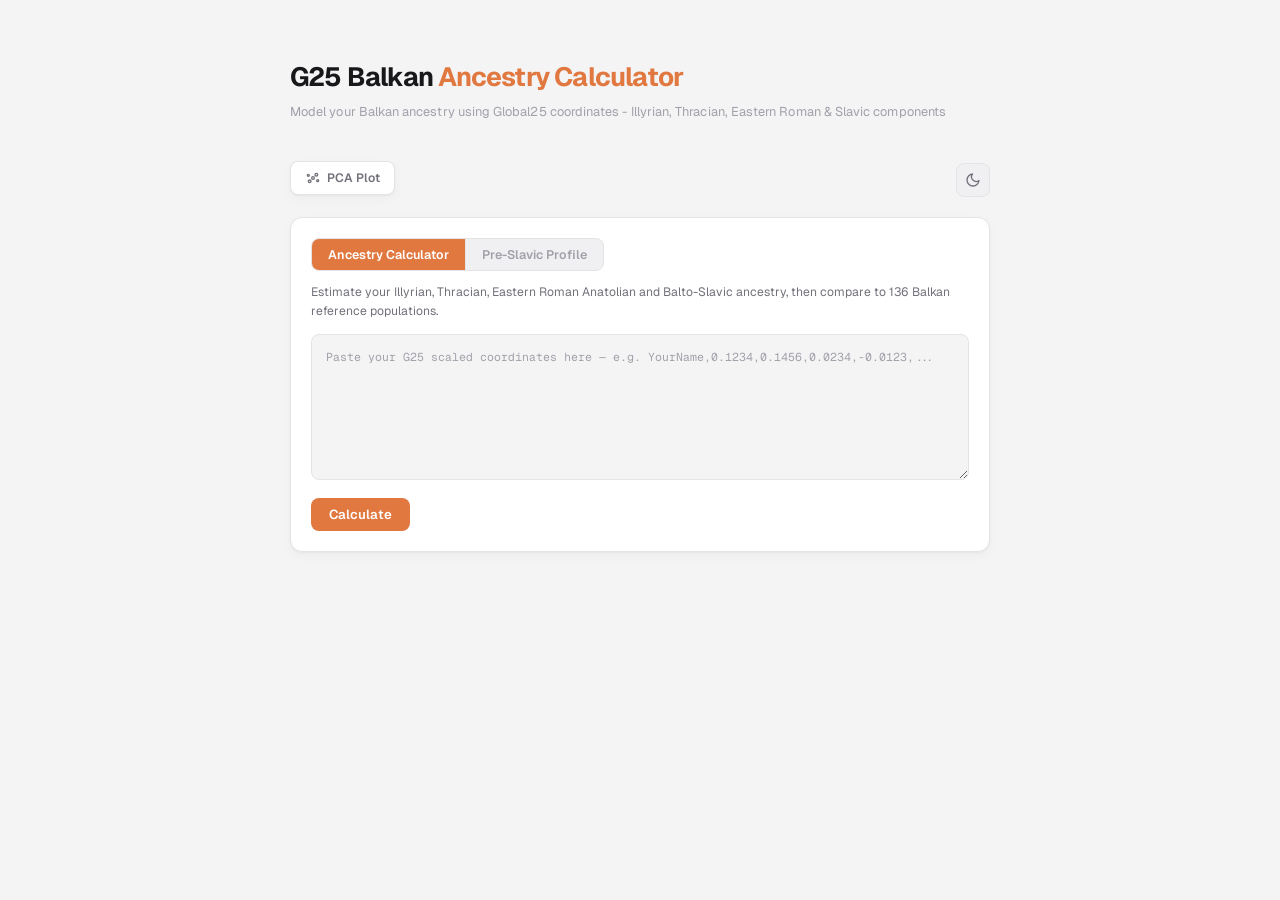
==== index.html @ ef48d1e3 "Fix subtitle punctuation in index.html" ====
<!DOCTYPE html>
<html lang="en">
<head>
<meta charset="UTF-8">
<meta name="viewport" content="width=device-width, initial-scale=1.0">
<title>G25 Balkan Ancestry Calculator</title>
<style>
@import url('https://fonts.googleapis.com/css2?family=Geist:wght@300;400;500;600;700&family=Geist+Mono:wght@400;500;600&display=swap');
*{margin:0;padding:0;box-sizing:border-box}

/* Light theme (default) */
:root{
  --bg:#f4f4f5;--card:#ffffff;--card2:#f0f0f2;--border:#e4e4e7;
  --text:#18181b;--text2:#71717a;--text3:#a1a1aa;
  --accent:#e07840;--accent2:#f0a060;--glow:rgba(224,120,64,0.07);
  --green:#22c55e;--gold:#eab308;--orange:#dc2626;--blue:#3b82f6;
  --illyrian:#22c55e;--thracian:#eab308;--roman:#dc2626;--slavic:#3b82f6;
  --shadow:0 1px 2px rgba(0,0,0,0.04),0 4px 12px rgba(0,0,0,0.03);
  --hover:rgba(0,0,0,0.03);--stripe:rgba(0,0,0,0.015);
  --pca-bg:#18181b;--pca-card:#27272a;--pca-border:#3f3f46;--pca-text:#fafafa;--pca-text2:#a1a1aa;
}

/* Dark theme */
[data-theme="dark"]{
  --bg:#09090b;--card:#18181b;--card2:#1c1c1f;--border:#27272a;
  --text:#fafafa;--text2:#a1a1aa;--text3:#52525b;
  --glow:rgba(224,120,64,0.1);
  --shadow:0 1px 2px rgba(0,0,0,0.2),0 4px 12px rgba(0,0,0,0.15);
  --hover:rgba(255,255,255,0.03);--stripe:rgba(255,255,255,0.015);
}

body{background:var(--bg);color:var(--text);font-family:'Geist',system-ui,sans-serif;line-height:1.6;-webkit-font-smoothing:antialiased;transition:background 0.2s,color 0.2s}
.container{max-width:740px;margin:0 auto;padding:56px 20px 120px}

/* Header */
.header-row{display:flex;justify-content:space-between;align-items:flex-start;margin-bottom:4px}
h1{font-size:1.65rem;font-weight:700;letter-spacing:-0.03em}
h1 span{color:var(--accent)}
.subtitle{color:var(--text3);font-size:0.8rem;font-weight:400;margin-bottom:36px;letter-spacing:0.005em}

/* Theme toggle */
.theme-toggle{background:var(--card2);border:1px solid var(--border);width:34px;height:34px;border-radius:8px;display:flex;align-items:center;justify-content:center;cursor:pointer;transition:all 0.15s;flex-shrink:0;margin-top:4px}
.theme-toggle:hover{border-color:var(--text3)}
.theme-toggle svg{width:16px;height:16px;stroke:var(--text2);fill:none;stroke-width:2;stroke-linecap:round;stroke-linejoin:round}

/* Cards */
.card{background:var(--card);border:1px solid var(--border);border-radius:12px;padding:20px;margin-bottom:10px;box-shadow:var(--shadow);transition:background 0.2s,border-color 0.2s}
h2{font-size:0.95rem;font-weight:600;margin-bottom:12px;letter-spacing:-0.01em}
h3{font-size:0.62rem;font-weight:600;text-transform:uppercase;letter-spacing:0.1em;color:var(--text3);margin-bottom:8px}

/* Mode toggle */
.mode-toggle{display:flex;margin-bottom:12px;border:1px solid var(--border);border-radius:8px;overflow:hidden;width:fit-content;background:var(--card2)}
.mode-btn{padding:7px 16px;background:transparent;border:none;color:var(--text3);font-family:inherit;font-size:0.78rem;font-weight:600;cursor:pointer;transition:all 0.15s;border-right:1px solid var(--border)}
.mode-btn:last-child{border-right:none}
.mode-btn:hover{color:var(--text2)}
.mode-btn.active{background:var(--accent);color:#fff}
.mode-hint{color:var(--text2);font-size:0.76rem;margin-bottom:14px;line-height:1.55}

/* Input */
textarea{width:100%;background:var(--bg);border:1px solid var(--border);border-radius:8px;color:var(--text);font-family:'Geist Mono',monospace;font-size:0.72rem;padding:12px 14px;resize:vertical;min-height:146px;transition:border-color 0.2s,background 0.2s;line-height:1.7}
textarea:focus{outline:none;border-color:var(--accent)}
textarea::placeholder{color:var(--text3)}

/* Buttons */
.btn{display:inline-flex;align-items:center;padding:8px 18px;border:none;border-radius:8px;font-family:inherit;font-size:0.82rem;font-weight:600;cursor:pointer;transition:all 0.15s;margin-top:10px}
.btn-primary{background:var(--accent);color:#fff}
.btn-primary:hover{background:var(--accent2);transform:translateY(-0.5px)}

/* Admixture */
.admix-bar-container{margin:14px 0}
.admix-bar{display:flex;height:34px;border-radius:8px;overflow:hidden;margin-bottom:12px}
.admix-bar>div{display:flex;align-items:center;justify-content:center;font-size:0.68rem;font-weight:700;color:#fff;text-shadow:0 1px 2px rgba(0,0,0,0.2);transition:width 0.4s ease;min-width:0;overflow:hidden;white-space:nowrap}
.admix-bar .seg-illyrian{background:var(--green)}
.admix-bar .seg-thracian{background:var(--gold)}
.admix-bar .seg-roman{background:var(--orange)}
.admix-bar .seg-slavic{background:var(--blue)}
.admix-legend{display:flex;gap:18px;flex-wrap:nowrap}
.legend-item{display:flex;align-items:center;gap:6px;font-size:0.76rem;white-space:nowrap}
.legend-dot{width:8px;height:8px;border-radius:2px;flex-shrink:0}
.legend-pct{font-family:'Geist Mono',monospace;font-weight:600;font-size:0.76rem;color:var(--text2)}
.distance-badge{display:inline-flex;align-items:center;gap:6px;background:var(--card2);border:1px solid var(--border);border-radius:7px;padding:5px 12px;font-family:'Geist Mono',monospace;font-size:0.72rem;margin-top:10px;flex-wrap:wrap;transition:background 0.2s}
.distance-label{color:var(--text3);font-size:0.66rem;font-family:inherit}
.distance-val{color:var(--accent);font-weight:600}

/* Results */
.results{display:none}
.results.visible{display:block;animation:fadeIn 0.25s ease}
@keyframes fadeIn{from{opacity:0;transform:translateY(6px)}to{opacity:1;transform:translateY(0)}}

/* Coords */
.coords-display{background:var(--bg);border:1px solid var(--border);border-radius:8px;padding:10px 12px;font-family:'Geist Mono',monospace;font-size:0.64rem;color:var(--text2);word-break:break-all;line-height:1.8;max-height:80px;overflow-y:auto;transition:background 0.2s}
.copy-btn{background:var(--card2);border:1px solid var(--border);color:var(--text2);padding:4px 10px;border-radius:6px;font-size:0.7rem;cursor:pointer;font-family:inherit;font-weight:600;transition:all 0.15s}
.copy-btn:hover{border-color:var(--accent);color:var(--accent)}
.section-divider{height:1px;background:var(--border);margin:18px 0}

/* Filters */
.period-filters{display:flex;gap:5px;margin-bottom:12px}
.filter-btn{padding:5px 12px;background:var(--card2);border:1px solid var(--border);border-radius:7px;color:var(--text3);font-family:inherit;font-size:0.74rem;font-weight:600;cursor:pointer;transition:all 0.15s}
.filter-btn:hover{border-color:var(--text3);color:var(--text2)}
.filter-btn.active{background:var(--accent);border-color:var(--accent);color:#fff}
.filter-sub{display:none}

/* Table */
.dist-table-wrap{max-height:460px;overflow-y:auto;margin-top:10px;border-radius:10px;border:1px solid var(--border)}
.dist-table-wrap::-webkit-scrollbar{width:3px}
.dist-table-wrap::-webkit-scrollbar-thumb{background:var(--border);border-radius:2px}
table{width:100%;border-collapse:collapse}
th{position:sticky;top:0;background:var(--card2);text-align:left;padding:7px 10px;font-size:0.58rem;font-weight:700;text-transform:uppercase;letter-spacing:0.08em;color:var(--text3);border-bottom:1px solid var(--border);z-index:2;transition:background 0.2s}
td{padding:6px 10px;font-size:0.76rem;color:var(--text2);transition:background 0.1s}
tr{border-bottom:1px solid var(--border)}
tr:nth-child(even) td{background:var(--stripe)}
tr:hover td{background:var(--hover)}
.rank-num{display:inline-flex;align-items:center;justify-content:center;width:22px;height:22px;border-radius:5px;font-size:0.6rem;font-weight:700;font-family:'Geist Mono',monospace}
.sample-name{font-weight:500;color:var(--text);font-size:0.76rem}
.dist-val{font-family:'Geist Mono',monospace;font-size:0.68rem;font-weight:600;padding:2px 7px;border-radius:4px;white-space:nowrap}
.act-btn{display:inline-flex;align-items:center;justify-content:center;width:24px;height:24px;border-radius:5px;border:1px solid transparent;background:transparent;color:var(--text3);cursor:pointer;transition:all 0.12s;padding:0}
.act-btn:hover{color:var(--accent);background:var(--glow)}
.act-btn svg{width:12px;height:12px;fill:none;stroke:currentColor;stroke-width:2;stroke-linecap:round;stroke-linejoin:round}

/* Modal */
.map-overlay{display:none;position:fixed;inset:0;background:rgba(0,0,0,.5);z-index:200;align-items:center;justify-content:center;backdrop-filter:blur(6px)}
.map-overlay.visible{display:flex}
.map-modal{background:var(--card);border:1px solid var(--border);border-radius:14px;padding:22px;max-width:480px;width:90%;box-shadow:0 20px 60px rgba(0,0,0,0.2)}
.map-modal-header{display:flex;justify-content:space-between;align-items:flex-start;margin-bottom:12px}
.map-modal-title{font-size:1rem;font-weight:600;color:var(--accent)}
.map-modal-sub{font-size:.74rem;color:var(--text2);margin-top:2px}
.map-close{background:none;border:none;color:var(--text3);font-size:1.2rem;cursor:pointer}
.map-coords{font-family:'Geist Mono',monospace;font-size:.7rem;color:var(--text3);margin-top:8px}

/* PCA Plot — theme-aware */
.pca-open-btn{display:inline-flex;align-items:center;gap:6px;padding:0 14px;height:34px;background:var(--card);border:1px solid var(--border);border-radius:8px;color:var(--text2);font-family:inherit;font-size:0.76rem;font-weight:600;cursor:pointer;transition:all 0.15s;margin-bottom:20px;box-shadow:var(--shadow)}
.pca-open-btn:hover{border-color:var(--accent);color:var(--accent)}
.pca-open-btn svg{stroke:currentColor}
.pca-overlay{display:none;position:fixed;inset:0;background:rgba(0,0,0,0.6);z-index:300;flex-direction:column;align-items:center;justify-content:center;backdrop-filter:blur(8px)}
.pca-overlay.visible{display:flex}
.pca-panel{width:96%;max-width:1200px;max-height:96vh;display:flex;flex-direction:column;gap:10px;background:var(--card);border:1px solid var(--border);border-radius:14px;padding:16px;box-shadow:0 20px 60px rgba(0,0,0,0.3)}
.pca-header{display:flex;justify-content:space-between;align-items:flex-start}
.pca-title{font-size:1rem;font-weight:600;color:var(--text)}
.pca-sub{font-size:0.72rem;color:var(--text3);margin-top:2px}
.pca-close{background:none;border:none;color:var(--text3);font-size:1.3rem;cursor:pointer;padding:4px 8px}
.pca-close:hover{color:var(--text)}
.pca-input-row{display:flex;gap:8px}
.pca-input-row input{flex:1;background:var(--card2);border:1px solid var(--border);border-radius:8px;color:var(--text);font-family:'Geist Mono',monospace;font-size:0.7rem;padding:8px 12px}
.pca-input-row input:focus{outline:none;border-color:var(--accent)}
.pca-input-row input::placeholder{color:var(--text3)}
.pca-canvas-wrap{position:relative;background:var(--card2);border:1px solid var(--border);border-radius:10px;overflow:hidden;flex:1;min-height:520px}
.pca-canvas-wrap canvas{width:100%;height:100%;display:block}
.pca-legend-bar{display:flex;flex-wrap:wrap;gap:10px 16px;padding:4px 0}
.pca-legend-bar span{display:flex;align-items:center;gap:5px;font-size:0.66rem;color:var(--text2);white-space:nowrap}
.pca-legend-bar span i{display:inline-block;width:7px;height:7px;border-radius:50%;flex-shrink:0}
.pca-tooltip{display:none;position:fixed;background:var(--card);border:1px solid var(--border);border-radius:6px;padding:4px 10px;font-size:0.7rem;color:var(--text);pointer-events:none;z-index:400;font-family:'Geist Mono',monospace;white-space:nowrap}
.pca-dim-row{display:flex;align-items:center;gap:4px}
.pca-dim-label{font-size:0.68rem;font-weight:600;color:var(--text3);margin-right:2px}
.pca-dim-sep{width:12px}
.pc-btn{padding:3px 9px;background:transparent;border:1px solid var(--border);border-radius:5px;color:var(--text3);font-family:inherit;font-size:0.66rem;font-weight:600;cursor:pointer;transition:all 0.12s}
.pc-btn:hover{border-color:var(--text2);color:var(--text2)}
.pc-btn.active{background:var(--accent);border-color:var(--accent);color:#fff}
</style>
</head>
<body>
<div class="container">
  <div class="header-row">
    <h1>G25 Balkan <span>Ancestry Calculator</span></h1>
  </div>
  <p class="subtitle">Model your Balkan ancestry using Global25 coordinates - Illyrian, Thracian, Eastern Roman & Slavic components</p>
  <div style="display:flex;gap:8px;margin-bottom:20px;align-items:center;justify-content:space-between;">
    <button class="pca-open-btn" style="margin-bottom:0" onclick="openPCA()">
      <svg width="16" height="16" viewBox="0 0 24 24" fill="none" stroke="currentColor" stroke-width="2"><circle cx="7" cy="17" r="2"/><circle cx="17" cy="7" r="2"/><circle cx="12" cy="12" r="2"/><circle cx="5" cy="8" r="1.5"/><circle cx="19" cy="16" r="1.5"/></svg>
      PCA Plot
    </button>
    <button class="theme-toggle" onclick="toggleTheme()" title="Toggle dark/light mode">
      <svg id="themeIcon" viewBox="0 0 24 24"><path d="M21 12.79A9 9 0 1 1 11.21 3 7 7 0 0 0 21 12.79z"/></svg>
    </button>
  </div>

  <div class="card">
    <div class="mode-toggle">
      <button class="mode-btn active" id="modeNormal" onclick="setMode('normal')">Ancestry Calculator</button>
      <button class="mode-btn" id="modeGhost" onclick="setMode('ghost')">Pre-Slavic Profile</button>
    </div>
    <p class="mode-hint" id="modeHint">Estimate your Illyrian, Thracian, Eastern Roman Anatolian and Balto-Slavic ancestry, then compare to 136 Balkan reference populations.</p>
    <textarea id="coordInput" rows="3" placeholder="Paste your G25 scaled coordinates here — e.g. YourName,0.1234,0.1456,0.0234,-0.0123,..."></textarea>
    <button class="btn btn-primary" onclick="runCalculator()">Calculate</button>
  </div>

  <div class="results" id="results">
    <div class="card">
      <h2>Admixture Results</h2>
      <div class="admix-bar-container">
        <div class="admix-bar" id="admixBar"></div>
        <div class="admix-legend" id="admixLegend"></div>
      </div>
      <div class="distance-badge" style="margin-top:14px;">
        <span class="distance-label">Fit distance</span>
        <span class="distance-val" id="fitDist"></span>
        <span class="distance-label" style="margin-left:4px;">— lower is better, &lt;0.02 is good</span>
      </div>
    </div>

      <div class="card">
      <div style="display:flex;justify-content:space-between;align-items:center;margin-bottom:12px;">
        <h2 style="margin-bottom:0">Distance to Balkan Samples</h2>
        <button class="copy-btn" onclick="downloadResults()">Copy results</button>
      </div>
      
      <div class="period-filters" id="comparePeriodFilters">
        <button class="filter-btn active" onclick="filterComparePeriod('all',this)">All</button>
        <button class="filter-btn" onclick="filterComparePeriod('modern',this)">Modern<span class="filter-sub">Present-day</span></button>
        <button class="filter-btn" onclick="filterComparePeriod('ancient',this)">Ancient<span class="filter-sub">All periods</span></button>
      </div>
      <div id="compareDistTableWrap"></div>
    </div>
  </div>

  <div class="results" id="ghostResults">
    <div class="card">
      <h2>Pre-Slavic Profile</h2>
      <div class="admix-bar-container">
        <div class="admix-bar" id="ghostAdmixBar"></div>
        <div class="admix-legend" id="ghostAdmixLegend"></div>
      </div>
      <div class="distance-badge" style="margin-top:14px;">
        <span class="distance-label">Fit distance</span>
        <span class="distance-val" id="ghostFitDist"></span>
        <span class="distance-label" style="margin-left:4px;">— higher values indicate more noise from Slavic subtraction</span>
      </div>

      <div class="section-divider"></div>

      <h3>Pre-Slavic G25 Coordinates</h3>
      <div class="coords-display" id="ghostCoords"></div>
      <button class="copy-btn" onclick="copyGhost()" style="margin-top:10px;">Copy coordinates</button>
    </div>

    <div class="card">
      <h2>Pre-Slavic Distance to Samples</h2>
      
      <div class="period-filters" id="periodFilters">
        <button class="filter-btn active" onclick="filterPeriod('all',this)">All</button>
        <button class="filter-btn" onclick="filterPeriod('modern',this)">Modern<span class="filter-sub">Present-day</span></button>
        <button class="filter-btn" onclick="filterPeriod('ancient',this)">Ancient<span class="filter-sub">All periods</span></button>
      </div>
      <div id="distTableWrap"></div>
    </div>
  </div>
</div>

<!-- PCA PLOT OVERLAY -->
<div class="pca-overlay" id="pcaOverlay">
  <div class="pca-panel">
    <div class="pca-header">
      <div>
        <div class="pca-title">Balkan PCA Plot</div>
        <div class="pca-sub">Sub-PCA on 136 Balkan samples — X: Mediterranean ↔ Slavic, Y: East Med ↔ Paleo-Balkan</div>
      </div>
      <button class="pca-close" onclick="closePCA()">✕</button>
    </div>
    <div class="pca-input-row">
      <input type="text" id="pcaInput" placeholder="Paste G25 coordinates here..." />
      <button class="btn btn-primary" style="margin:0;padding:8px 16px;font-size:0.78rem;" onclick="plotUser()">Plot</button>
      <button class="btn btn-primary" style="margin:0;padding:8px 12px;font-size:0.78rem;background:var(--card2);color:var(--text2);border:1px solid var(--border);" onclick="resetPCAView()">Reset</button>
    </div>
    <div class="pca-dim-row">
      <span class="pca-dim-label">X:</span>
      <button class="pc-btn pc-btn-x active" onclick="setPCDim('x',0)">PC1</button>
      <button class="pc-btn pc-btn-x" onclick="setPCDim('x',1)">PC2</button>
      <button class="pc-btn pc-btn-x" onclick="setPCDim('x',2)">PC3</button>
      <button class="pc-btn pc-btn-x" onclick="setPCDim('x',3)">PC4</button>
      <span class="pca-dim-sep"></span>
      <span class="pca-dim-label">Y:</span>
      <button class="pc-btn pc-btn-y" onclick="setPCDim('y',0)">PC1</button>
      <button class="pc-btn pc-btn-y active" onclick="setPCDim('y',1)">PC2</button>
      <button class="pc-btn pc-btn-y" onclick="setPCDim('y',2)">PC3</button>
      <button class="pc-btn pc-btn-y" onclick="setPCDim('y',3)">PC4</button>
    </div>
    <div class="pca-canvas-wrap">
      <canvas id="pcaCanvas"></canvas>
    </div>
    <div class="pca-legend-bar" id="pcaLegend"></div>
    <div class="pca-tooltip" id="pcaTooltip"></div>
  </div>
</div>

<script>
// === THEME ===
let _themePref = 'auto';
function getSystemTheme(){return window.matchMedia('(prefers-color-scheme:dark)').matches?'dark':'light';}
function getTheme(){return _themePref;}
function applyTheme(){
  const pref=getTheme();
  const actual=pref==='auto'?getSystemTheme():pref;
  if(actual==='dark')document.documentElement.setAttribute('data-theme','dark');
  else document.documentElement.setAttribute('data-theme','light');
  const icon=document.getElementById('themeIcon');
  if(icon)icon.innerHTML=actual==='dark'
    ?'<circle cx="12" cy="12" r="5"/><line x1="12" y1="1" x2="12" y2="3"/><line x1="12" y1="21" x2="12" y2="23"/><line x1="4.22" y1="4.22" x2="5.64" y2="5.64"/><line x1="18.36" y1="18.36" x2="19.78" y2="19.78"/><line x1="1" y1="12" x2="3" y2="12"/><line x1="21" y1="12" x2="23" y2="12"/><line x1="4.22" y1="19.78" x2="5.64" y2="18.36"/><line x1="18.36" y1="5.64" x2="19.78" y2="4.22"/>'
    :'<path d="M21 12.79A9 9 0 1 1 11.21 3 7 7 0 0 0 21 12.79z"/>';
}
function toggleTheme(){
  const sys=getSystemTheme();
  const current=getTheme();
  if(current==='auto')_themePref=sys==='dark'?'light':'dark';
  else if(current==='dark')_themePref='light';
  else _themePref='dark';
  applyTheme();
}
applyTheme();
window.matchMedia('(prefers-color-scheme:dark)').addEventListener('change',()=>{if(getTheme()==='auto')applyTheme();});
// === SOURCE POPULATIONS ===
const SOURCES = {
  "Paleo_Balkan": [0.1245456,0.1513373,0.0204728,-0.0221116,0.0286995,-0.0096847,0.0001639,-0.0008845,0.0061742,0.0299118,0.0023973,0.0070944,-0.0137463,-0.0037565,-0.0121211,-0.0018984,0.0072115,0.0019759,0.0069611,-0.0069911,-0.0088625,0.0040069,-0.000962,0.0039286,-0.0016455],
  "Eastern_Roman_Anatolian": [0.1073731,0.1481632,-0.0318813,-0.0632749,-0.0014046,-0.0231908,0.0001687,-0.0052069,-0.0072632,0.018303,0.0043595,0.0033508,-0.0056643,0.0032042,-0.0141531,-0.0030666,0.0056132,0.0007277,0.0049216,-0.0047843,-0.0031803,0.002622,-0.0017634,-0.0007879,-0.0014277],
  "Balto_Slavic": [0.1300254,0.1236844,0.0712377,0.057083,0.0374817,0.0217402,0.0085156,0.011635,0.0011552,-0.0182674,-0.0006992,-0.0066052,0.0129104,0.0181932,-0.0096314,-0.000272,0.0024466,0.000138,0.0016246,0.0014574,-0.0010717,-0.003066,0.0058419,-0.0065919,-0.0011954]
};

// Sub-sources for splitting Paleo_Balkan
const ILLYRIAN = [0.1243859,0.1465071,0.0393463,0.0040999,0.0327894,0.0011899,0.0025067,0.0030798,0.0027433,0.0189841,0.0015850,0.0070336,-0.0136489,-0.0043525,-0.0077161,0.0013982,0.0083689,0.0014019,0.0042270,-0.0044539,-0.0064386,0.0013884,-0.0015956,0.0028147,-0.0057528];
const THRACIAN = [0.1206524,0.1614692,0.0061597,-0.0533411,0.0286940,-0.0185793,0.0004028,-0.0016704,0.0077914,0.0369330,0.0040827,0.0073218,-0.0160481,0.0006160,-0.0200024,-0.0128296,0.0073266,0.0047115,0.0090804,-0.0103859,-0.0072965,0.0048281,-0.0034158,0.0034486,-0.0077950];

// Display keys: 4-way output after splitting Paleo_Balkan
const SRC_KEYS = ["Illyrian", "Thracian", "Eastern_Roman_Anatolian", "Balto_Slavic"];
const SRC_COLORS = ["illyrian", "thracian", "roman", "slavic"];
const SRC_LABELS = ["Illyrian", "Thracian", "Eastern Roman Anatolian", "Balto-Slavic"];

// === BALKAN REFERENCE SAMPLES (embedded) ===
const BALKAN_SAMPLES = [];

const RAW_DATA = `Albania_BronzeAge_IronAge(1600BCE-300BCE),0.1231566,0.1523294,0.0274544,-0.0156332,0.0270818,-0.0087572,0.000987,-0.0007846,-0.0003274,0.0256952,0.0030206,0.005785,-0.0189098,-0.0070464,-0.0095546,-0.0063644,0.0069624,-0.00038,0.0027652,-0.0069534,-0.009084,0.0029182,-0.002687,0.0059286,-0.0058678
Albania_EarlyModern_Roma(1500-1800CE),0.0859365,0.0619475,-0.060528,0.0176035,-0.018773,0.0119925,0.0005875,0.001615,0.011862,0.015946,-0.001786,-0.0028475,0.0026015,0.008326,-0.013233,-0.0104085,0.0068455,-0.001457,0.003771,-0.000375,0.002059,0.001113,0.000801,0.00235,0.0016165
Albania_EarlyBronzeAge_outlier(2800-2200BCE),0.122929,0.118817,0.033564,0.045543,-0.008309,0.01255,0.008225,-0.000462,-0.026384,-0.012392,-0.002273,0.000749,-0.006838,0.002477,0.014251,-0.009679,-0.014212,0.003927,0.010307,-0.00988,-0.010731,-0.003091,0.014666,0.010845,-0.011496
Albania_IronAge(800-300BCE),0.132035,0.156392,0.034695,-0.011628,0.035083,-0.001952,0.00329,0.000692,0.002659,0.031345,0.008607,0.016785,-0.023934,-0.004404,-0.013572,0.000663,0.011865,0.006714,0.011313,-0.010005,-0.007736,-0.000371,-0.002588,0.007832,-0.007784
Albania_LateNeolithic_Chalcolithic(4500-3000BCE),0.123498,0.1858415,0.003394,-0.1022295,0.04647,-0.0471325,-0.003995,-0.0010385,0.037939,0.082553,0.0086065,0.013638,-0.023265,0.0030275,-0.040241,-0.017104,0.0095835,-0.0004435,0.0086735,-0.0171335,-0.011667,0.0051315,-0.0044985,-0.0023495,-0.008921
Albania_MiddleBronzeAge(2200-1600BCE),0.125205,0.14319,0.019233,0.003876,0.032621,-0.019522,0.00658,-0.011999,0.008795,0.033531,0.001461,0.005095,-0.006541,-0.021469,-0.010043,0.004773,0.02725,-0.009755,0.001383,0.008754,-0.003993,0.006677,0.009737,0.01205,0.007424
Albania_Medieval(600-1500CE),0.1206525,0.1543605,0.0143305,-0.03553,0.024312,-0.007251,-0.002115,-0.001269,0.003068,0.019864,0.0020295,0.005545,-0.013082,0.0008255,-0.0192725,-0.012596,0.010561,-0.002154,0.008296,-0.0155075,-0.009421,0.0030295,0.0003695,-0.0013855,0
Albania_Modern(1500-1900CE),0.1220184,0.1486734,0.014934,-0.0221578,0.0270204,-0.0087572,0.002491,0.0023998,0.0008998,0.0174582,0.0027282,0.0060248,-0.0076114,0.006936,-0.0207924,0.0010872,0.0178106,0.00038,0.0054804,-0.0047522,-0.0116046,0.0032892,0.0015038,0.0046272,-0.0064664
BosniaHerzegovina_Medieval(600-1500CE),0.126344,0.131003,0.065242,0.05168,0.030775,0.02761,0.009635,0.009692,-0.007363,-0.010752,-0.005846,-0.002248,0.004757,0.030552,-0.010858,-0.006099,-0.015255,-0.001394,0.006536,-0.009004,-0.008859,0.000124,0.015529,0.001325,0.002036`;

// Parse all samples from the output file
function loadSamples() {
  // We already have all the data - parse it from the file content stored in JS
  // For brevity we loaded partial above; the full set is loaded at page init via fetch or inline
}

// Full dataset will be loaded from inline data below
let ALL_SAMPLES = [];

// === MATH: Constrained Least Squares ===
function solveHybrid(target) {
  // Step 1: Stable 3-way solve (Paleo_Balkan + E.Roman + Slavic)
  const src3 = [SOURCES["Paleo_Balkan"], SOURCES["Eastern_Roman_Anatolian"], SOURCES["Balto_Slavic"]];
  const p3 = solveConstrained(target, src3);
  
  // Step 2: Split Paleo_Balkan portion between Illyrian and Thracian
  const paleoPct = p3.proportions[0];
  let bestAlpha = 0.5, bestDist = Infinity;
  
  // Golden section search for optimal alpha in [0,1]
  for (let steps = 0; steps < 200; steps++) {
    const alpha = steps / 199;
    let dist = 0;
    for (let k = 0; k < 25; k++) {
      const pred = (paleoPct * alpha) * ILLYRIAN[k] + (paleoPct * (1 - alpha)) * THRACIAN[k]
                 + p3.proportions[1] * src3[1][k] + p3.proportions[2] * src3[2][k];
      dist += (target[k] - pred) ** 2;
    }
    if (dist < bestDist) { bestDist = dist; bestAlpha = alpha; }
  }
  
  // Fine-tune around best alpha
  const lo = Math.max(0, bestAlpha - 0.01), hi = Math.min(1, bestAlpha + 0.01);
  for (let steps = 0; steps < 100; steps++) {
    const alpha = lo + (hi - lo) * steps / 99;
    let dist = 0;
    for (let k = 0; k < 25; k++) {
      const pred = (paleoPct * alpha) * ILLYRIAN[k] + (paleoPct * (1 - alpha)) * THRACIAN[k]
                 + p3.proportions[1] * src3[1][k] + p3.proportions[2] * src3[2][k];
      dist += (target[k] - pred) ** 2;
    }
    if (dist < bestDist) { bestDist = dist; bestAlpha = alpha; }
  }
  
  return {
    proportions: [
      paleoPct * bestAlpha,           // Illyrian
      paleoPct * (1 - bestAlpha),     // Thracian
      p3.proportions[1],              // E. Roman
      p3.proportions[2]               // Slavic
    ],
    distance: Math.sqrt(bestDist),
    slavicPct: p3.proportions[2]  // Store for ghost removal
  };
}

function solveConstrained(target, sources) {
  // Robust 3-way constrained least squares using projected gradient + analytical subsets
  const n = sources.length;
  const d = target.length;
  
  function computeDist(p) {
    let dist = 0;
    for (let k = 0; k < d; k++) {
      let pred = 0;
      for (let i = 0; i < n; i++) pred += p[i] * sources[i][k];
      dist += (target[k] - pred) ** 2;
    }
    return Math.sqrt(dist);
  }
  
  function projectSimplex(v) {
    const u = [...v].sort((a, b) => b - a);
    let cumsum = 0, rho = 0;
    for (let j = 0; j < n; j++) {
      cumsum += u[j];
      if (u[j] + (1 - cumsum) / (j + 1) > 0) rho = j;
    }
    let s = 0;
    for (let j = 0; j <= rho; j++) s += u[j];
    const theta = (s - 1) / (rho + 1);
    return v.map(x => Math.max(x - theta, 0));
  }
  
  let bestP = new Array(n).fill(1 / n);
  let bestDist = computeDist(bestP);
  
  // Projected gradient descent from multiple starts
  const starts = [new Array(n).fill(1 / n)];
  for (let i = 0; i < n; i++) {
    const s = new Array(n).fill(0.02);
    s[i] = 1 - 0.02 * (n - 1);
    starts.push(s);
  }
  
  for (const start of starts) {
    let p = [...start];
    let lr = 0.5;
    for (let iter = 0; iter < 1500; iter++) {
      const grad = new Array(n).fill(0);
      for (let i = 0; i < n; i++) {
        for (let k = 0; k < d; k++) {
          let pred = 0;
          for (let j = 0; j < n; j++) pred += p[j] * sources[j][k];
          grad[i] += 2 * (pred - target[k]) * sources[i][k];
        }
      }
      const pNew = projectSimplex(p.map((v, i) => v - lr * grad[i]));
      if (computeDist(pNew) < computeDist(p)) { p = pNew; lr *= 1.05; }
      else { lr *= 0.5; }
      if (lr < 1e-15) break;
    }
    const dist = computeDist(p);
    if (dist < bestDist) { bestDist = dist; bestP = [...p]; }
  }
  
  // Also try analytical subsets
  for (let mask = 1; mask < (1 << n); mask++) {
    const active = [];
    for (let i = 0; i < n; i++) if (mask & (1 << i)) active.push(i);
    const k = active.length;
    const A = [], b = [];
    for (let i = 0; i < k; i++) {
      A.push([]);
      let bi = 0;
      for (let j = 0; j < k; j++) {
        let aij = 0;
        for (let dd = 0; dd < d; dd++) aij += sources[active[i]][dd] * sources[active[j]][dd];
        A[i].push(aij);
      }
      for (let dd = 0; dd < d; dd++) bi += sources[active[i]][dd] * target[dd];
      b.push(bi);
    }
    const M = [], rhs = [];
    for (let i = 0; i < k; i++) { M.push([...A[i], 1]); rhs.push(b[i]); }
    M.push([...new Array(k).fill(1), 0]); rhs.push(1);
    const sol = gaussSolve(M, rhs);
    if (!sol) continue;
    let valid = true;
    for (let i = 0; i < k; i++) if (sol[i] < -1e-10) { valid = false; break; }
    if (!valid) continue;
    const p = new Array(n).fill(0);
    for (let i = 0; i < k; i++) p[active[i]] = Math.max(0, sol[i]);
    const s = p.reduce((a, b) => a + b, 0);
    if (s < 1e-15) continue;
    for (let i = 0; i < n; i++) p[i] /= s;
    const dist = computeDist(p);
    if (dist < bestDist) { bestDist = dist; bestP = [...p]; }
  }
  
  return { proportions: bestP, distance: bestDist };
}

function gaussSolve(M, rhs) {
  const n = M.length;
  const aug = M.map((row, i) => [...row, rhs[i]]);
  
  for (let col = 0; col < n; col++) {
    let maxRow = col;
    for (let row = col + 1; row < n; row++) {
      if (Math.abs(aug[row][col]) > Math.abs(aug[maxRow][col])) maxRow = row;
    }
    [aug[col], aug[maxRow]] = [aug[maxRow], aug[col]];
    
    if (Math.abs(aug[col][col]) < 1e-15) return null;
    
    for (let row = col + 1; row < n; row++) {
      const f = aug[row][col] / aug[col][col];
      for (let j = col; j <= n; j++) aug[row][j] -= f * aug[col][j];
    }
  }
  
  const x = new Array(n).fill(0);
  for (let i = n - 1; i >= 0; i--) {
    x[i] = aug[i][n];
    for (let j = i + 1; j < n; j++) x[i] -= aug[i][j] * x[j];
    x[i] /= aug[i][i];
  }
  return x;
}

// === PARSE INPUT ===
function parseCoords(text) {
  text = text.trim();
  // Remove any label prefix - find the first number (possibly negative)
  const nums = text.match(/-?\d+\.?\d*(?:[eE][+-]?\d+)?/g);
  if (!nums || nums.length < 25) return null;
  // Take last 25 numbers (in case label contains numbers)
  const coords = nums.slice(-25).map(Number);
  if (coords.some(isNaN)) return null;
  return coords;
}

// Globals
let currentTarget = null;
let currentResult = null;
let currentLabel = 'Target';
let ghostCoords = null;
let currentMode = 'normal';

function setMode(mode) {
  if (mode === currentMode) return;
  currentMode = mode;
  document.getElementById('modeNormal').classList.toggle('active', mode === 'normal');
  document.getElementById('modeGhost').classList.toggle('active', mode === 'ghost');
  document.getElementById('modeHint').textContent = mode === 'normal' 
    ? 'Estimate your Illyrian, Thracian, Eastern Roman Anatolian and Balto-Slavic ancestry, then compare to 136 Balkan reference populations.'
    : 'Subtract the Balto-Slavic component to reveal your pre-migration ancestry and compare to ancient Balkan populations.';
  
  // Clear all results — forces re-calculate
  document.getElementById('results').classList.remove('visible');
  document.getElementById('ghostResults').classList.remove('visible');
}

function runCalculator() {
  const input = document.getElementById('coordInput').value;
  const coords = parseCoords(input);
  if (!coords) {
    alert('Could not parse 25 G25 coordinates. Please check your input format.');
    return;
  }
  
  // Reset everything
  document.getElementById('results').classList.remove('visible');
  document.getElementById('ghostResults').classList.remove('visible');
  
  currentTarget = coords;
  // Extract label from input
  const rawInput = input.trim();
  const firstComma = rawInput.indexOf(',');
  if (firstComma > 0) {
    const possibleLabel = rawInput.substring(0, firstComma).trim();
    if (!/^-?\d/.test(possibleLabel)) currentLabel = possibleLabel;
    else currentLabel = 'Target';
  } else currentLabel = 'Target';
  currentResult = solveHybrid(coords);
  
  if (currentMode === 'normal') {
    displayResults(currentResult);
    showCompareDistances();
  } else {
    // Ghost mode: skip original results, go straight to pre-Slavic
    if (currentResult.proportions[3] > 0.005) {
      doGhostRemoval();
    } else {
      alert('Slavic component is too small to remove. Try the Ancestry Calculator mode instead.');
    }
  }
}

function displayResults(result) {
  const el = document.getElementById('results');
  el.classList.add('visible');
  
  const bar = document.getElementById('admixBar');
  const legend = document.getElementById('admixLegend');
  
  bar.innerHTML = '';
  legend.innerHTML = '';
  
  for (let i = 0; i < SRC_KEYS.length; i++) {
    const pct = result.proportions[i] * 100;
    if (pct < 0.05) continue;
    
    const seg = document.createElement('div');
    seg.className = `seg-${SRC_COLORS[i]}`;
    seg.style.width = `${pct}%`;
    seg.textContent = pct >= 8 ? `${pct.toFixed(1)}%` : '';
    bar.appendChild(seg);
    
    const item = document.createElement('div');
    item.className = 'legend-item';
    item.innerHTML = `<div class="legend-dot" style="background:var(--${SRC_COLORS[i]})"></div>
      <span>${SRC_LABELS[i]}</span>
      <span class="legend-pct">${pct.toFixed(1)}%</span>`;
    legend.appendChild(item);
  }
  
  document.getElementById('fitDist').textContent = result.distance.toFixed(8);
  
  el.scrollIntoView({ behavior: 'smooth', block: 'start' });
}

function doGhostRemoval() {
  
  const pIllyrian = currentResult.proportions[0];
  const pThracian = currentResult.proportions[1];
  const pRoman = currentResult.proportions[2];
  const pSlavic = currentResult.proportions[3];
  
  if (pSlavic < 0.001 || pSlavic > 0.999) {
    alert('Slavic proportion too small or too large to remove meaningfully.');
    return;
  }
  
  // Vector subtraction: preserves individual variation
  const slavicCoords = SOURCES["Balto_Slavic"];
  ghostCoords = new Array(25);
  for (let i = 0; i < 25; i++) {
    ghostCoords[i] = (currentTarget[i] - pSlavic * slavicCoords[i]) / (1 - pSlavic);
  }
  
  // Renormalized proportions for admixture bar display only (clean, 0% Slavic)
  const nonSlavicSum = pIllyrian + pThracian + pRoman;
  const ghostProportions = [
    pIllyrian / nonSlavicSum,
    pThracian / nonSlavicSum,
    pRoman / nonSlavicSum,
    0
  ];
  
  // Display
  const ghostEl = document.getElementById('ghostResults');
  ghostEl.classList.add('visible');
  
  const bar = document.getElementById('ghostAdmixBar');
  const legend = document.getElementById('ghostAdmixLegend');
  bar.innerHTML = '';
  legend.innerHTML = '';
  
  for (let i = 0; i < SRC_KEYS.length; i++) {
    const pct = ghostProportions[i] * 100;
    if (pct < 0.05) continue;
    const seg = document.createElement('div');
    seg.className = `seg-${SRC_COLORS[i]}`;
    seg.style.width = `${pct}%`;
    seg.textContent = pct >= 8 ? `${pct.toFixed(1)}%` : '';
    bar.appendChild(seg);
    
    const item = document.createElement('div');
    item.className = 'legend-item';
    item.innerHTML = `<div class="legend-dot" style="background:var(--${SRC_COLORS[i]})"></div>
      <span>${SRC_LABELS[i]}</span>
      <span class="legend-pct">${pct.toFixed(1)}%</span>`;
    legend.appendChild(item);
  }
  
  document.getElementById('ghostFitDist').textContent = solveHybrid(ghostCoords).distance.toFixed(8);
  
  const display = document.getElementById('ghostCoords');
  display.textContent = 'PreSlavic_' + currentLabel + ',' + ghostCoords.map(v => v.toFixed(7)).join(',');
  
  // Auto-show ghost distance comparison
  showDistances();
  
  ghostEl.scrollIntoView({ behavior: 'smooth', block: 'start' });
}

function copyGhost() {
  if (!ghostCoords) return;
  const text = 'PreSlavic_' + currentLabel + ',' + ghostCoords.map(v => v.toFixed(7)).join(',');
  navigator.clipboard.writeText(text).then(() => {
    const btn = document.querySelector('.copy-btn');
    btn.textContent = 'Copied!';
    setTimeout(() => btn.textContent = 'Copy coordinates', 1500);
  });
}

function downloadResults() {
  if (!currentTarget || !currentResult || ALL_SAMPLES.length === 0) return;
  
  // Compute distances to all samples
  const dists = ALL_SAMPLES.map(s => {
    let d = 0;
    for (let i = 0; i < 25; i++) d += (currentTarget[i] - s.coords[i]) ** 2;
    const mid = parseMidpointYear(s.name);
    return { name: s.name, dist: Math.sqrt(d), period: getPeriod(mid), coords: s.coords };
  });
  dists.sort((a, b) => a.dist - b.dist);
  
  const modern = dists.filter(d => d.period === 'modern');
  const ancient = dists.filter(d => d.period !== 'modern');
  
  let out = '';
  
  // Modern distances
  out += `Distance to:\t${currentLabel}\n`;
  modern.forEach(d => {
    out += `${d.dist.toFixed(8)}\t${d.name}\n`;
  });
  
  // Ancient distances
  out += `Distance to:\t${currentLabel}\n`;
  ancient.forEach(d => {
    out += `${d.dist.toFixed(8)}\t${d.name}\n`;
  });
  
  // Admixture result
  const p = currentResult.proportions;
  out += `Target: ${currentLabel}\n\n`;
  out += `Distance: ${(currentResult.distance * 100).toFixed(4)}% / ${currentResult.distance.toFixed(8)}\n\n`;
  
  // Show components sorted by percentage descending
  const comps = SRC_LABELS.map((label, i) => ({ label, pct: p[i] }))
    .filter(c => c.pct > 0.001)
    .sort((a, b) => b.pct - a.pct);
  comps.forEach(c => {
    out += `${(c.pct * 100).toFixed(1)} ${c.label.replace(/ /g, '_')}\n\n`;
  });
  
  // Source coordinates (modern)
  out += `Source coordinates (first table):\n\n`;
  modern.forEach(d => {
    out += `${d.name},${d.coords.join(',')}\n\n`;
  });
  
  // Source coordinates (ancient)
  out += `Source coordinates (second table):\n\n`;
  ancient.forEach(d => {
    out += `${d.name},${d.coords.join(',')}\n\n`;
  });
  
  // Source coordinates (model sources)
  out += `Source coordinates (third table):\n\n`;
  for (const [key, coords] of Object.entries(SOURCES)) {
    out += `${key},${coords.join(',')}\n\n`;
  }
  
  // Target coordinates
  out += `Target coordinates:\n\n`;
  out += `${currentLabel},${currentTarget.join(',')}\n`;
  
  // Copy to clipboard
  navigator.clipboard.writeText(out).then(() => {
    const btn = event.target.closest('.copy-btn');
    btn.textContent = 'Copied!';
    setTimeout(() => btn.textContent = 'Copy results', 1500);
  });
}

let allDists = [];

function parseMidpointYear(name) {
  const m = SAMPLE_META[name];
  if (m) return m.y;
  return null;
}

function getMeta(name) {
  return SAMPLE_META[name] || {c:'',s:'',p:'',d:''};
}

function getPeriod(year) {
  if (year === null) return 'all';
  if (year >= 1900) return 'modern';
  if (year < -1200) return 'bronze';
  if (year < -200) return 'iron';
  if (year < 600) return 'roman';
  return 'medieval';
}

let allCompareDists = [];

function showCompareDistances() {
  if (!currentTarget || ALL_SAMPLES.length === 0) return;
  
  allCompareDists = ALL_SAMPLES.map(s => {
    let d = 0;
    for (let i = 0; i < 25; i++) d += (currentTarget[i] - s.coords[i]) ** 2;
    const mid = parseMidpointYear(s.name);
    return { name: s.name, dist: Math.sqrt(d), period: getPeriod(mid) };
  });
  
  allCompareDists.sort((a, b) => a.dist - b.dist);
  // Default to Modern in normal mode
  document.querySelectorAll('#comparePeriodFilters .filter-btn').forEach(b => b.classList.remove('active'));
  const defaultBtn = document.querySelector('#comparePeriodFilters .filter-btn:nth-child(2)');
  if (defaultBtn) defaultBtn.classList.add('active');
  renderCompareDistTable('modern');
}

function filterComparePeriod(period, btn) {
  document.querySelectorAll('#comparePeriodFilters .filter-btn').forEach(b => b.classList.remove('active'));
  btn.classList.add('active');
  renderCompareDistTable(period);
}

function renderCompareDistTable(period) {
  const filtered = period === 'all' ? allCompareDists : period === 'ancient' ? allCompareDists.filter(d => d.period !== 'modern') : allCompareDists.filter(d => d.period === period);
  const wrap = document.getElementById('compareDistTableWrap');
  if (filtered.length === 0) { wrap.innerHTML = `<p style="color:var(--text2);padding:20px;text-align:center;font-size:0.86rem;">No samples found.</p>`; return; }
  let h = `<div class="dist-table-wrap"><table><thead><tr><th style="width:28px">#</th><th>Sample</th><th>Country</th><th>Period</th><th>Distance</th><th style="width:30px"></th></tr></thead><tbody>`;
  filtered.forEach((d, i) => {
    const m = getMeta(d.name);
    const label = (d.name.includes(':') ? d.name.split(':')[1] : d.name).replace(/_/g,' ');
    const dc = distColor(d.dist);
    h += `<tr><td><span class="rank-num" style="background:${dc.bg};color:${dc.text}">${i+1}</span></td><td><span class="sample-name">${label}</span></td><td>${m.c}</td><td>${m.p}</td><td><span class="dist-val" style="color:${dc.text};background:${dc.bg}">${d.dist.toFixed(6)}</span></td><td><button class="act-btn" title="Copy coordinates" onclick="copySampleCoords('${d.name}')"><svg viewBox="0 0 24 24"><rect x="9" y="9" width="13" height="13" rx="2"/><path d="M5 15H4a2 2 0 0 1-2-2V4a2 2 0 0 1 2-2h9a2 2 0 0 1 2 2v1"/></svg></button></td></tr>`;
  });
  h += `</tbody></table></div>`;
  wrap.innerHTML = h;
}

function showDistances() {
  if (!ghostCoords || ALL_SAMPLES.length === 0) return;
  
  allDists = ALL_SAMPLES.map(s => {
    let d = 0;
    for (let i = 0; i < 25; i++) d += (ghostCoords[i] - s.coords[i]) ** 2;
    const mid = parseMidpointYear(s.name);
    return { name: s.name, dist: Math.sqrt(d), period: getPeriod(mid) };
  });
  
  allDists.sort((a, b) => a.dist - b.dist);
  // Default to Ancient in ghost mode
  document.querySelectorAll('#periodFilters .filter-btn').forEach(b => b.classList.remove('active'));
  const defaultBtn = document.querySelector('#periodFilters .filter-btn:nth-child(3)');
  if (defaultBtn) defaultBtn.classList.add('active');
  renderDistTable('ancient');
}

function filterPeriod(period, btn) {
  document.querySelectorAll('.filter-btn').forEach(b => b.classList.remove('active'));
  btn.classList.add('active');
  renderDistTable(period);
}

function distColor(dist) {
  // Absolute distance: 0 = bright green, 0.08+ = full red
  const t = Math.min(dist / 0.08, 1);
  if (t < 0.01) return {text:'#4ade80', bg:'rgba(74,222,128,0.12)'};
  if (t >= 1) return {text:'#ef4444', bg:'rgba(239,68,68,0.10)'};
  // green → amber → red
  let r, g, b;
  if (t < 0.5) {
    const s = t * 2;
    r = Math.round(74 + s * 179);
    g = Math.round(222 - s * 77);
    b = Math.round(128 - s * 80);
  } else {
    const s = (t - 0.5) * 2;
    r = Math.round(253 - s * 14);
    g = Math.round(145 - s * 77);
    b = Math.round(48 - s * 16);
  }
  return {text:`rgb(${r},${g},${b})`, bg:`rgba(${r},${g},${b},0.10)`};
}


function renderDistTable(period) {
  const filtered = period === 'all' ? allDists : period === 'ancient' ? allDists.filter(d => d.period !== 'modern') : allDists.filter(d => d.period === period);
  
  const wrap = document.getElementById('distTableWrap');
  wrap.style.display = 'block';
  
  if (filtered.length === 0) {
    wrap.innerHTML = `<p style="color:var(--text2);padding:24px;font-size:0.88rem;text-align:center;">No samples in this period.</p>`;
    return;
  }
  
  let h = `<div class="dist-table-wrap"><table><thead><tr><th style="width:28px">#</th><th>Sample</th><th>Country</th><th>Period</th><th>Distance</th><th style="width:30px"></th></tr></thead><tbody>`;
  filtered.forEach((d, i) => {
    const m = getMeta(d.name);
    const label = (d.name.includes(':') ? d.name.split(':')[1] : d.name).replace(/_/g,' ');
    const dc = distColor(d.dist);
    h += `<tr><td><span class="rank-num" style="background:${dc.bg};color:${dc.text}">${i+1}</span></td><td><span class="sample-name">${label}</span></td><td>${m.c}</td><td>${m.p}</td><td><span class="dist-val" style="color:${dc.text};background:${dc.bg}">${d.dist.toFixed(6)}</span></td><td><button class="act-btn" title="Copy coordinates" onclick="copySampleCoords('${d.name}')"><svg viewBox="0 0 24 24"><rect x="9" y="9" width="13" height="13" rx="2"/><path d="M5 15H4a2 2 0 0 1-2-2V4a2 2 0 0 1 2-2h9a2 2 0 0 1 2 2v1"/></svg></button></td></tr>`;
  });
  h += `</tbody></table></div>`;
  wrap.innerHTML = h;
}

// === LOAD ALL SAMPLE DATA ===
function initSamples() {
  // Fetch the file from the same directory or parse inline
  fetch('Balkan_filtered_renamed.txt')
    .then(r => r.text())
    .then(parseSampleData)
    .catch(() => {
      // Fallback: use inline data
      parseSampleDataFromInline();
    });
}

function parseSampleData(text) {
  const lines = text.trim().split('\n');
  for (let i = 1; i < lines.length; i++) {
    const line = lines[i].trim().replace(/\r/g, '');
    if (!line) continue;
    const parts = line.split(',');
    if (parts.length < 26) continue;
    ALL_SAMPLES.push({
      name: parts[0],
      coords: parts.slice(1, 26).map(Number)
    });
  }
}

// Inline fallback - embed all data
const INLINE_DATA = `PLACEHOLDER`;

function parseSampleDataFromInline() {
  if (ALL_SAMPLES.length > 0) return;
  // Parse from the RAW_DATA block already in memory won't have all - use fetch approach
}

// On load, fetch the data file
document.addEventListener('DOMContentLoaded', () => {
  // Try loading from various paths
  const paths = ['Balkan_filtered_renamed.txt', './Balkan_filtered_renamed.txt'];
  
  // Since we're self-contained, parse all data inline
  parseSampleDataDirect();
});


let mapInstance = null;

function getPopLabel(name) {
  return name.includes(':') ? name.split(':')[0] : name;
}

function showMap(name) {
  const pop = getPopLabel(name);
  const coords = SITE_COORDS[pop];
  if (!coords) { alert('No location data for this sample.'); return; }
  const m = getMeta(name);
  const shortId = name.includes(':') ? name.split(':')[1] : name;
  
  document.getElementById('mapTitle').textContent = m.s || m.c;
  document.getElementById('mapSub').textContent = `${shortId} — ${m.p}, ${m.d}`;
  document.getElementById('mapCoordText').textContent = `${coords[0].toFixed(4)}, ${coords[1].toFixed(4)}`;
  document.getElementById('mapOverlay').classList.add('visible');
  
  setTimeout(() => {
    if (mapInstance) { mapInstance.remove(); mapInstance = null; }
    mapInstance = L.map('mapContainer').setView(coords, 8);
    L.tileLayer('https://{s}.tile.openstreetmap.org/{z}/{x}/{y}.png', {
      attribution: '&copy; OpenStreetMap contributors', maxZoom: 18
    }).addTo(mapInstance);
    L.marker(coords).addTo(mapInstance)
      .bindPopup(`<b>${m.s}</b><br>${shortId}<br>${m.p}`).openPopup();
  }, 100);
}

function closeMap() {
  document.getElementById('mapOverlay').classList.remove('visible');
  if (mapInstance) { mapInstance.remove(); mapInstance = null; }
}

function copySampleCoords(name) {
  const s = ALL_SAMPLES.find(x => x.name === name);
  if (!s) return;
  const text = name + ',' + s.coords.map(v => v.toString()).join(',');
  navigator.clipboard.writeText(text).then(() => {
    // Brief visual feedback via the button
    event.target.closest('.act-btn').style.color = 'var(--accent)';
    setTimeout(() => { event.target.closest('.act-btn').style.color = ''; }, 800);
  });
}

function parseSampleDataDirect() {
  // All data is embedded in this giant string
  const data = FULL_DATA;
  const lines = data.trim().split('\n');
  for (const line of lines) {
    const l = line.trim();
    if (!l || l.startsWith(',PC')) continue;
    const parts = l.split(',');
    if (parts.length < 26) continue;
    ALL_SAMPLES.push({
      name: parts[0],
      coords: parts.slice(1, 26).map(Number)
    });
  }
  console.log(`Loaded ${ALL_SAMPLES.length} samples`);
}

const FULL_DATA = `,PC1,PC2,PC3,PC4,PC5,PC6,PC7,PC8,PC9,PC10,PC11,PC12,PC13,PC14,PC15,PC16,PC17,PC18,PC19,PC20,PC21,PC22,PC23,PC24,PC25
Macedonian,0.1269754,0.1461801,0.024392,-0.0072853,0.0254637,-0.0027431,0.0010594,0.0037174,0.0020831,0.0081977,0.0036228,1.9e-05,0.000763,0.0045139,-0.0081302,-0.0012232,0.0024889,-0.0013904,0.0004066,-0.0023516,-0.004273,-0.0007249,0.0019303,-0.0015427,-0.0008112
Macedonian_Skopje,0.1276914,0.1454191,0.0258681,-0.0048603,0.0258545,-0.0018928,0.0015515,0.0038632,0.0020197,0.007464,0.003914,-6.98e-05,0.0011933,0.0049171,-0.008178,-0.0022129,0.0018355,-0.0012102,0.0004367,-0.0023638,-0.0045309,-0.0011162,0.001916,-0.0014368,-0.0006925
Macedonian_Northeast,0.127813,0.1432447,0.0285541,-0.0015699,0.025769,-0.0002472,0.0022597,0.0044584,0.0019942,0.0058488,0.0034455,-0.0006661,0.0016504,0.0053126,-0.0082067,-0.0023642,0.0019917,-0.0013102,0.0009558,-0.0019726,-0.004646,-0.0007201,0.001913,-0.0009798,-0.0004332
Macedonian_East,0.1279212,0.1439709,0.0277714,-0.0026618,0.0257315,-0.0007737,0.0019648,0.0043633,0.0019609,0.0062459,0.0035093,-0.0005739,0.0014919,0.0049666,-0.0078778,-0.0020619,0.0019887,-0.001303,0.0007287,-0.0020343,-0.0045227,-0.0005962,0.0019822,-0.0011175,-0.0004302
Macedonian_Southeast,0.1265254,0.1463933,0.0238203,-0.0091117,0.0250896,-0.0045847,-9.13e-05,0.0030276,0.001968,0.0068353,0.0020021,-0.0011141,0.0009359,0.0050916,-0.0080184,0.0022833,0.0044257,-0.0012567,0.0013864,-0.0025151,-0.0039174,0.0022553,0.002552,-0.0012776,-0.0009794
Macedonian_Vardar,0.127215,0.1469408,0.0237136,-0.0080813,0.0254254,-0.0031049,0.000729,0.0036937,0.0020104,0.0082108,0.0035962,9.25e-05,0.0006498,0.004604,-0.0078103,-0.0008908,0.0022074,-0.0014548,0.0002057,-0.0023886,-0.0039573,-0.0004081,0.0018512,-0.0017172,-0.0006707
Macedonian_Pelagonia,0.1271319,0.1474219,0.0230322,-0.0089696,0.0253116,-0.0033082,0.0004918,0.0038294,0.002062,0.008481,0.0037562,0.00026,0.0005992,0.0045104,-0.0077003,-0.0010151,0.001892,-0.0016065,-0.0001742,-0.0022509,-0.0036933,-0.000528,0.0015389,-0.0020048,-0.0006469
Macedonian_Southwest,0.1270101,0.1478645,0.0227932,-0.0092621,0.0254416,-0.0025676,0.0009952,0.0038225,0.0020878,0.0095882,0.0043783,0.0009668,0.0002046,0.0048265,-0.0082411,-0.0022892,0.0011888,-0.0016859,-0.0002373,-0.0025457,-0.0038019,-0.0018922,0.0014289,-0.0021067,-0.0004228
Macedonian_Polog,0.127524,0.1458649,0.0254514,-0.0058294,0.0261033,-0.0024029,0.0013682,0.0035323,0.0020704,0.0081294,0.0044352,0.0001917,0.0014585,0.0054612,-0.0090207,-0.002832,0.0015456,-0.001045,0.0003542,-0.0026522,-0.0047254,-0.0017801,0.0017534,-0.0018506,-0.0009778
Macedonian_Torbesh,0.1239466,0.1485011,0.0185239,-0.0152214,0.0244472,-0.0058056,0.0002656,0.002866,0.0025742,0.0129757,0.0035687,0.0010837,-0.0013167,0.0009348,-0.0081181,0.0003736,0.0053244,-0.0016414,3.2e-06,-0.002441,-0.0046618,-0.0017386,0.0024371,-0.0013936,-0.0020476
Aromanian,0.1227275,0.1444305,0.018263,-0.008732,0.0245005,-0.0015455,0.001987,0.0026215,0.0006745,0.0078635,0.0003155,0.000684,-0.0025665,0.0068845,-0.0136455,-0.0007645,0.0079285,-0.000626,0.00497,-0.004759,-0.0064235,0.0006945,0.0026905,0.000325,0.000392
Albanian,0.1237918,0.1479214,0.0180657,-0.0146385,0.025743,-0.0038056,0.0012808,0.0026261,0.0033872,0.0150186,0.0005635,0.0021703,-0.0052491,0.0041999,-0.0110742,-0.0014847,0.0070937,-6.12e-05,0.0038243,-0.0046721,-0.0055833,-0.000122,0.0015094,-0.0003031,-0.0007129
Albanian_North_County_Shkoder,0.126124,0.145846,0.021232,-0.0107973,0.02597,-0.0012873,0.0020157,0.003212,0.004651,0.01609,-0.0009737,0.0017797,-0.005803,0.007423,-0.0131647,-0.0015533,0.0081183,0.0007767,0.0054603,-0.005669,-0.007911,0.0002707,0.0028513,-0.000432,-0.0014897
Albanian_North_County_Kukes,0.125562,0.1457283,0.020686,-0.0112437,0.025908,-0.001472,0.0019463,0.0030683,0.0045007,0.0157913,-0.0010463,0.001731,-0.005858,0.007231,-0.0130157,-0.001591,0.0079323,0.0007357,0.0053477,-0.0057393,-0.0079307,0.0002363,0.0027767,-0.000471,-0.001525
Albanian_North_County_Diber,0.1254137,0.145907,0.020876,-0.011164,0.025725,-0.0014197,0.0019433,0.0031277,0.004555,0.0159017,-0.00099,0.0017713,-0.0058153,0.0072823,-0.0129927,-0.0015293,0.008031,0.0007663,0.0053933,-0.005669,-0.0079177,0.0002767,0.0027967,-0.0004437,-0.001513
Albanian_North_County_Lezhe,0.1239493,0.1463016,0.0195138,-0.0142191,0.0260789,-0.0037602,0.0018352,0.0018527,0.0035859,0.0180258,-0.0008004,0.002255,-0.007514,0.0043062,-0.0130997,-0.0012149,0.0089521,0.0007319,0.0050811,-0.0053816,-0.0069995,0.0005341,0.0027,0.0007851,-0.0018377
Albanian_Central_County_Durres,0.122178,0.1475277,0.0140743,-0.0151443,0.0260873,-0.003924,0.000134,0.0014407,0.0023407,0.013541,0.001064,0.0024277,-0.0071607,0.0039043,-0.0130873,-0.0023007,0.0081073,0.000351,0.0048543,-0.007354,-0.006484,0.0015007,0.0002807,0.000424,0.000334
Albanian_Central_County_Tirana,0.1236167,0.1475776,0.0145914,-0.0148961,0.0264495,-0.0040147,1.45e-05,0.0015275,0.0025953,0.0137553,0.001148,0.0025749,-0.0069576,0.0041399,-0.0131504,-0.0023238,0.0081912,0.0003155,0.0048984,-0.0074657,-0.006525,0.0015216,0.0003379,0.0005447,0.000386
Albanian_Central_County_Elbasan,0.1219077,0.1470073,0.0136977,-0.015611,0.0259007,-0.0038773,0.000124,0.001464,0.0023473,0.0135373,0.0010207,0.0024273,-0.007224,0.0039207,-0.0131207,-0.002324,0.0081307,0.0003607,0.0048773,-0.0073907,-0.006534,0.0014873,0.0002873,0.0004207,0.000334
Albanian_South_County_Berat,0.1211787,0.1480257,0.0140653,-0.0185827,0.0248693,-0.0054817,0.000334,0.0020687,0.0030233,0.0148487,0.0011947,0.002331,-0.0056273,0.0027347,-0.011669,-0.0017093,0.0078917,-0.0001173,0.003444,-0.0052873,-0.005737,0.0006453,0.000961,0.0002463,-0.000621
Albanian_South_County_Fier,0.1206573,0.148527,0.0144023,-0.020144,0.0245193,-0.006452,0.000685,0.0024713,0.0032573,0.0152957,0.001169,0.00239,-0.0047953,0.0020767,-0.0106573,-0.0014893,0.0075907,-0.0003877,0.0024437,-0.004055,-0.0050707,0.000175,0.0012743,-0.000161,-0.001211
Albanian_South_County_Gjirokaster,0.120974,0.148639,0.0140793,-0.0207873,0.0240043,-0.0065963,0.0002623,0.0019437,0.0036233,0.015689,0.00143,0.002395,-0.0046713,0.00158,-0.0100563,-0.001083,0.007163,-0.00043,0.0023497,-0.00388,-0.004758,-0.0001647,0.001282,-0.0003157,-0.001095
Albanian_South_County_Vlore,0.1209107,0.1488873,0.014015,-0.021364,0.0237387,-0.006857,0.0001863,0.0019387,0.003841,0.015904,0.0015137,0.0023977,-0.0044267,0.00125,-0.0096293,-0.000836,0.006954,-0.000522,0.0020283,-0.003484,-0.0044523,-0.0003433,0.0013143,-0.0004793,-0.0011437
Albanian_South_County_Korce,0.1252199,0.1469472,0.0189766,-0.0120169,0.0242401,-0.004061,0.0003317,0.003451,0.0020881,0.0096494,0.0037708,0.000307,-0.000957,0.0030668,-0.0089066,-0.0016152,0.0044294,-0.0005612,0.0019646,-0.0033214,-0.0050148,-0.0005452,0.0014999,-0.0010897,-0.0007494
Albanian_Gheg,0.1254582,0.1478887,0.021309,-0.0121827,0.0265991,-0.0031848,0.0022566,0.0032798,0.0035196,0.0152052,0.0005766,0.0020552,-0.0044246,0.004928,-0.011178,-0.0013979,0.0067785,-0.0002124,0.0037978,-0.004008,-0.0053274,-0.0005291,0.0021372,-2.7e-05,-0.0010399
Albanian_Tosk,0.1220004,0.1494266,0.014305,-0.0200594,0.0242463,-0.0060873,0.0008898,0.0021848,0.0029601,0.0159802,0.0010091,0.002534,-0.0052433,0.0028523,-0.0102786,-0.0014017,0.00683,-0.0002322,0.0032878,-0.0038833,-0.004407,-0.0007123,0.0009304,-0.0007019,-0.0008162
Albanian_North,0.125083,0.1459577,0.02042,-0.0121458,0.0258966,-0.0021876,0.001909,0.0026905,0.0042238,0.0166168,-0.000944,0.0019208,-0.0064154,0.0062603,-0.0130702,-0.001421,0.0083688,0.0007555,0.0052917,-0.0055918,-0.0076317,0.0003763,0.0027795,-1.72e-05,-0.0016342
Albanian_Central,0.1225674,0.1473709,0.0141211,-0.0152171,0.0261458,-0.0039387,9.08e-05,0.0014774,0.0024278,0.0136112,0.0010776,0.0024766,-0.0071141,0.0039883,-0.0131195,-0.0023162,0.0081431,0.0003424,0.0048767,-0.0074034,-0.0065143,0.0015032,0.000302,0.0004631,0.0003513
Albanian_South,0.1217881,0.1482052,0.0151077,-0.018579,0.0242744,-0.0058896,0.0003599,0.0023747,0.0031666,0.0142774,0.0018156,0.0019641,-0.0040955,0.0021416,-0.0101837,-0.0013466,0.0068058,-0.0004036,0.002446,-0.0040056,-0.0050066,-4.66e-05,0.0012663,-0.0003599,-0.000964
Albanian_Kosovo,0.125359,0.150546,0.021863,-0.012084,0.02858,-0.001965,0.003708,0.002679,0.003019,0.018407,-0.002444,0.003994,-0.0075,0.007128,-0.009444,-0.002111,0.005842,0.000171,0.00579,-0.003766,-0.003436,-0.003084,0.001001,-0.001215,0.000691
Albanian_Macedonia,0.1240319,0.1489477,0.0203147,-0.0141016,0.0265231,-0.0044452,0.0020961,0.0030598,0.0037792,0.0149735,0.0009555,0.0028225,-0.0031697,0.0038471,-0.0097689,-0.0005131,0.0067454,-0.0011081,0.003184,-0.002798,-0.0043623,-0.0009915,0.0017938,2.28e-05,-0.0005296
Albanian_Montenegro,0.1268996,0.1491453,0.0236424,-0.0094475,0.0268956,-0.0011498,0.0023438,0.0040898,0.0037596,0.0140129,0.0005714,0.0017637,-0.0040961,0.0048394,-0.00901,-0.0015182,0.0053348,-0.0003853,0.0029714,-0.0034382,-0.0049274,-0.0009672,0.0019582,-0.0009896,-0.0007236
Albanian_Serbia,0.1265079,0.1493552,0.0243884,-0.0097027,0.0275768,-0.0030045,0.0017982,0.004481,0.0044549,0.0140128,0.0017481,0.0016037,-0.0026888,0.003066,-0.0080686,-0.0005492,0.005403,-0.0013837,0.0019088,-0.0020052,-0.0033926,-0.0010224,0.0016768,-0.0009921,-0.0004276
Albanian_Bosnia,0.1269773,0.1464976,0.0278625,-0.0036223,0.028381,0.0005524,0.0031666,0.0045553,0.003318,0.0112309,0.0001474,0.0010151,-0.0027405,0.0062293,-0.0092978,-0.0009791,0.0051111,-0.0005832,0.0030493,-0.0028046,-0.0049657,-0.0008962,0.0019045,-0.0009059,-0.0005803
Albanian_Greece,0.1228472,0.1519285,0.0119683,-0.0235734,0.0234796,-0.0070244,0.0010282,0.0019625,0.0028691,0.0190697,-5.31e-05,0.0029792,-0.0064311,0.0024012,-0.0087366,-0.001024,0.0063013,-0.0003868,0.0032117,-0.0030582,-0.0031108,-0.0020297,0.000605,-0.0012768,-0.0005922
Greek,0.1187533,0.1465034,0.0055811,-0.024915,0.0175306,-0.0082692,-0.0001723,0.000593,0.000914,0.0130976,0.0025808,0.0014836,-0.0024993,0.0012,-0.0083092,-0.0005731,0.006657,-0.0008369,0.0005008,-0.0029249,-0.0038576,-0.0001918,0.001071,-0.0005605,-0.0001729
Greek_Bulgaria,0.12656,0.14968,0.014387,-0.014562,0.017125,-0.003969,0.000116,0.004816,-0.001601,0.005215,0.006201,-0.000873,0.002977,-2.1e-05,-0.002464,-0.000494,0.000433,-0.002398,-0.003191,-0.000796,-0.002275,-0.002142,0.001612,-0.002851,-0.000205
Greek_Eastern_Macedonia_Thrace,0.1256175,0.141326,0.0209365,-0.0066345,0.024186,-0.001718,0.0025145,0.0044225,3.75e-05,0.0039265,0.0047235,-0.001987,0.003317,0.004927,-0.0101625,-0.001452,0.0033255,-0.0014465,0.0013765,-0.0029875,-0.005856,-0.0007715,0.0004515,-0.0030495,-0.000199
Greek_Central_Macedonia,0.1215,0.1452,0.0128,-0.0161,0.0221,-0.0034,0.0012,0.0024,0.0011,0.0102,0.0013,0.0011,-0.0037,0.0059,-0.0125,-0.0021,0.0069,-0.0005,0.0033,-0.0052,-0.0052,-0.0009,0.0017,-0.0023,0.0013
Greek_Western_Macedonia,0.1254,0.1461,0.0209,-0.0084,0.0249,-0.0027,0.0027,0.0046,0.0007,0.0087,0.0024,0.0004,-0.0016,0.0051,-0.0108,-0.002,0.0048,0.0008,0.0052,-0.0041,-0.0068,-0.0008,0.0021,-0.0012,-0.0016
Greek_Epirus,0.121,0.1466,0.0138,-0.0182,0.0224,-0.0062,0.0025,0.002,0.0002,0.0129,0.0006,0.0017,-0.0036,0.0064,-0.0119,-0.001,0.0054,0.0006,0.0056,-0.004,-0.005,-0.0012,0.0019,0.0006,-0.0002
Greek_Thessaly,0.1204,0.1462,0.0088,-0.016,0.0219,-0.0036,0.0002,0.0012,0.0009,0.0089,0.001,0.0017,-0.0051,0.005,-0.012,-0.0036,0.0049,-0.0003,0.0038,-0.0083,-0.006,0.0011,0.0018,-0.0006,0.0009
Greek_Boeotia,0.127286,0.153095,0.016712,-0.019045,0.024252,-0.005603,-0.001141,0.005904,0.005805,0.012928,0.005912,-0.000391,0.002235,-0.000516,-0.002909,-0.001232,0.000559,-0.002646,-0.003639,-0.00032,-0.001826,-0.002355,0.001472,-0.002823,4.6e-05
Greek_Phthiotida,0.125822,0.149775,0.009229,-0.017076,0.018294,-0.003441,8.7e-05,0.005158,0.001031,0.008148,0.006345,-0.000353,0.0022,0.000165,-0.003286,-0.001199,0.001134,-0.002665,-0.00351,-0.001141,-0.002473,-0.002457,0.001752,-0.003184,5.9e-05
Greek_Corinthia,0.124914,0.153255,0.010947,-0.024591,0.023659,-0.009674,-0.002009,0.004639,0.006688,0.015533,0.003555,0.000302,0.000698,-0.002198,-0.000219,-0.000117,-0.000729,-0.002157,-0.003384,-0.000159,-0.000758,-0.002084,0.000912,-0.00224,0.000116
Greek_Euboea_South,0.125903,0.155357,0.012161,-0.025309,0.021998,-0.00849,-0.002603,0.004357,0.005804,0.013627,0.005119,-0.000424,0.002289,-0.001217,-0.001752,-0.000415,-2e-06,-0.002554,-0.003843,-0.000154,-0.00145,-0.002416,0.001266,-0.003043,-2.1e-05
Greek_Florina,0.130768,0.151162,0.024733,-0.008102,0.025216,-0.002001,0.000571,0.006583,0.003076,0.006947,0.00727,-0.001039,0.003279,0.000515,-0.003577,-0.001438,0.000824,-0.002614,-0.003322,-0.000382,-0.002374,-0.001927,0.00171,-0.002652,-0.000246
Greek_Grevena,0.129511,0.148752,0.022634,-0.008144,0.025132,-0.003827,0.000765,0.006652,0.002578,0.00575,0.007481,-0.001605,0.004335,0.000785,-0.003381,-0.001006,0.000323,-0.002409,-0.002998,1.2e-05,-0.002128,-0.001497,0.001631,-0.00197,-0.000324
Greek_Pella,0.130028,0.150174,0.022946,-0.008578,0.02387,-0.002735,-0.001134,0.00476,0.003151,0.007379,0.007229,-0.001007,0.003231,0.000483,-0.003471,-0.001294,0.00081,-0.002615,-0.003381,-0.00038,-0.002322,-0.002009,0.001665,-0.002759,-0.000251
Greek_Kastoria,0.130315,0.147917,0.024076,-0.006905,0.025795,-0.00138,0.000462,0.006454,0.002522,0.005641,0.007732,-0.001382,0.003932,0.000886,-0.003867,-0.00137,0.000965,-0.002715,-0.003497,-0.000379,-0.002539,-0.001785,0.001847,-0.002859,-0.000289
Greek_Central_Macedonia_Rural,0.121461,0.140244,0.019066,-0.009146,0.024051,-0.001536,0.003085,0.002896,0.000849,0.011239,-0.000227,0.000559,-0.001081,0.009332,-0.014161,-0.003721,0.005698,0.000581,0.004754,-0.003325,-0.005944,-0.002418,0.003029,-0.001301,-0.001077
Greek_Macedonia,0.1253481,0.1471741,0.0193194,-0.0108838,0.0242914,-0.003129,0.0010856,0.0039359,0.0019626,0.009006,0.0038642,1.76e-05,-7.08e-05,0.0031685,-0.0078678,-0.0018605,0.0033846,-0.0010573,0.0004626,-0.0024109,-0.0044595,-0.0010975,0.0020697,-0.0019751,-0.0004624
Greek_Western_Thrace,0.1183,0.1432,0.0097,-0.0205,0.0222,-0.0038,-0.0001,0.0003,0.0037,0.0173,0.0004,0.0029,-0.008,-0.0002,-0.009,0.0037,0.0101,-0.0004,0.0008,-0.0015,-0.003,0.0006,-0.0008,-0.0021,0.0027
Greek_Northern_Thrace,0.1216,0.1371,0.0167,0.0004,0.0268,-0.0062,0.0024,0.0022,0.0,0.0064,0.0024,0.0026,-0.0069,0.0036,-0.0115,0.0005,0.0093,0.0018,0.004,-0.0031,-0.0057,0.0006,0.003,0.0008,-0.0008
Greek_Eastern_Thrace,0.1203,0.1447,0.0106,-0.0205,0.0202,-0.004,0.001,-0.0016,0.0013,0.0093,0.0017,0.0024,-0.0035,0.0046,-0.0128,-0.002,0.0071,0.0014,0.0034,-0.0061,-0.0051,-0.0007,0.0021,-0.0019,0.0024
Greek_Thrace,0.12422,0.1406297,0.0192131,-0.0069823,0.0239269,-0.0019634,0.0023166,0.0029543,0.0002429,0.005316,0.0038126,-0.000628,0.0001337,0.0045451,-0.0104857,-0.000888,0.0049577,-0.0007389,0.0018303,-0.0031714,-0.0054069,-0.0004674,0.0006731,-0.0023423,0.0002154
Italian_Aosta_Valley,0.1248,0.1478,0.0423,0.0085,0.0385,-0.0004,0.0041,0.0007,0.012,0.0192,-0.0035,0.0106,-0.0096,-0.0071,0.0047,0.0007,0.0009,0.0023,0.0068,-0.0004,0.0005,-0.0025,-0.0014,0.0026,0.0018
Italian_Piedmont,0.1225,0.1497,0.0313,-0.0055,0.0372,-0.0024,-0.0002,0.0002,0.0133,0.0263,-0.0003,0.0074,-0.0116,-0.0054,-0.0009,0.0016,0.0028,-0.0008,0.0028,-0.0046,-0.0009,-0.0012,-0.0039,0.0011,0.0003
Italian_Liguria,0.1246,0.1494,0.0277,-0.0158,0.0297,-0.006,-0.0037,0.0023,0.0083,0.0259,0.0018,0.0104,-0.0187,-0.0061,-0.0045,-0.0058,-0.0033,0.0009,0.0052,-0.0084,-0.0001,0.0027,0.0014,0.0015,-0.0031
Italian_Lombardy,0.1233,0.15,0.0289,-0.0162,0.0305,-0.0042,-0.002,-0.0008,0.01,0.0284,0.0014,0.0095,-0.0162,-0.0078,-0.0083,-0.0034,-0.0025,0.002,0.006,-0.012,0.0016,0.0023,0.0014,0.0025,-0.0012
Italian_Emilia,0.1246,0.1497,0.0255,-0.016,0.0295,-0.0064,-0.0035,0.0011,0.0068,0.0234,0.0023,0.0105,-0.0192,-0.006,-0.006,-0.0064,-0.0018,0.0009,0.0061,-0.0074,-0.0003,0.0016,0.0021,0.0011,-0.0049
Italian_Romagna,0.1188,0.1489,0.0147,-0.0198,0.0257,-0.004,-0.0004,0.0006,0.0078,0.0244,-0.0009,0.002,-0.0081,-0.0021,-0.0072,-0.0004,0.0046,0.0007,0.0031,-0.0022,-0.0055,0.0011,-0.0043,0.0063,-0.0001
Italian_Trentino,0.1242,0.1458,0.04,-0.0016,0.0391,-0.008,0.0064,0.003,0.0076,0.0239,0.0011,0.0072,-0.0115,-0.0068,-0.0046,-0.0017,0.005,-0.0009,0.0036,-0.0018,0.0033,0.0064,0.0006,-0.0095,-0.0047
Italian_Friuli,0.1273,0.1484,0.0322,-0.0003,0.0366,-0.0026,-0.0019,-0.0025,0.0036,0.0207,0.0021,0.0077,-0.0088,-0.0001,-0.0081,0.0028,0.004,-0.0016,0.0068,-0.0085,-0.0052,0.0003,0.0021,0.001,-0.0006
Italian_Veneto,0.1288,0.1496,0.0324,-0.0054,0.0329,-0.0062,-0.0044,0.0013,0.0041,0.0269,0.0018,0.0098,-0.0185,-0.0032,-0.0058,-0.0017,0.0016,0.0022,0.0059,-0.0101,-0.0028,0.0006,-0.0037,0.0021,0.0003
Italian_Tuscany,0.1196,0.1508,0.0193,-0.016,0.0306,-0.0036,-0.0008,0.0012,0.0104,0.0222,0.0003,0.0055,-0.0112,-0.007,-0.003,-0.0024,0.0025,0.0001,0.0041,-0.0015,-0.0036,-0.0021,-0.0049,0.0045,-0.0034
Italian_Umbria,0.1175,0.1478,0.0099,-0.0223,0.0282,-0.0114,-0.0024,-0.0015,0.0065,0.0172,0.003,0.0092,-0.0176,-0.0066,-0.0037,-0.0073,0.0002,-0.0016,0.0058,0.001,0.0002,-0.0005,0.0031,-0.0007,-0.0127
Italian_Marche,0.1158,0.1521,0.005,-0.0274,0.0217,-0.0111,-0.0018,-0.0004,0.0026,0.0192,0.0019,0.0025,-0.0087,-0.0006,-0.0065,-0.0082,-0.0068,0.0001,0.0003,-0.0051,-0.0053,0.0009,0.0013,-0.0012,-0.0053
Italian_Lazio,0.1154,0.1479,0.0061,-0.0283,0.0214,-0.012,-0.0013,-0.0018,0.0046,0.0225,0.0011,0.0034,-0.0121,-0.0018,-0.007,-0.0024,0.0052,0.0007,0.004,-0.0006,-0.0015,0.0034,0.0018,0.0009,-0.0043
Italian_Abruzzo,0.1118,0.1455,-0.0025,-0.0346,0.0136,-0.0136,0.0001,-0.0033,0.0032,0.0225,-0.0014,0.0016,-0.007,-0.0023,-0.0049,-0.0068,0.0001,0.0005,0.0035,-0.001,-0.0055,0.0043,0.0008,0.0024,-0.0009
Italian_Molise,0.1111,0.1467,-0.0028,-0.0352,0.017,-0.0127,-0.0012,-0.0027,0.0045,0.0223,-0.0011,0.0034,-0.0086,-0.0015,-0.0064,-0.0083,-0.003,0.0016,0.0032,-0.0006,-0.0024,0.0031,0.0018,0.0013,-0.0029
Italian,0.1171,0.1487,0.0133,-0.0221,0.0248,-0.0091,-0.0009,-0.0007,0.0057,0.0219,0.0003,0.0057,-0.0106,-0.0034,-0.0054,-0.0042,-0.0001,0.0008,0.0037,-0.0037,-0.0024,0.0013,-0.0002,0.0012,-0.0025
Swiss_Italian,0.12217,0.141159,0.023256,-0.014535,0.026774,-0.002789,0.000235,0.003692,0.00934,0.020228,0.000758,0.003097,-0.011199,-0.003486,-0.003076,0.001945,0.006128,-0.002492,0.002095,-0.002293,0.002329,-0.000247,-0.001479,0.006145,-0.000519
Bulgarian,0.1238011,0.139101,0.0305172,0.0042413,0.0258935,0.0036207,0.0042859,0.005911,-0.0005415,0.0028594,0.0006608,-0.000882,0.0007476,0.0091864,-0.0129262,0.0002206,0.0066902,-0.0015695,0.0047482,-0.003308,-0.0069268,0.0013054,0.0031705,-0.0003476,-0.0007775
Bulgarian_Northcentral,0.1224367,0.1385912,0.0290319,0.0033915,0.0254086,0.0042498,0.0043549,0.005843,-0.0010872,0.003,5.01e-05,-0.0008154,6.2e-05,0.0102766,-0.014164,-1.61e-05,0.0077265,-0.0017668,0.004941,-0.0042798,-0.0086678,0.0012732,0.0036867,-0.0009055,-1.33e-05
Bulgarian_Northeast,0.1216773,0.1393519,0.0251185,0.0016795,0.024781,0.0027318,0.0038638,0.0049464,-0.0016922,0.0038895,3.98e-05,-0.0006447,-0.0004169,0.0095155,-0.0147725,0.0001161,0.0077414,-0.0011263,0.0051008,-0.0044643,-0.0078042,0.0011554,0.0036958,-9.5e-05,-0.000447
Bulgarian_Northwest,0.1234909,0.1377797,0.0342313,0.0074258,0.0265116,0.0048656,0.0047076,0.0067297,-0.0002485,0.0022314,-0.0004122,-0.0009673,0.0002296,0.0094528,-0.0128391,0.0026886,0.0087314,-0.00206,0.0059788,-0.0025193,-0.0066052,0.0019575,0.0031626,0.0008203,-0.0013318
Bulgarian_Southcentral_Rhodopes,0.1247418,0.1403393,0.027539,0.0008993,0.0254314,0.0023761,0.0037899,0.0053751,-0.0006815,0.0027273,0.0022779,-0.0013276,0.0017104,0.0088794,-0.0125162,-0.0028671,0.0041308,-0.001479,0.0032619,-0.0035447,-0.0071227,0.0003095,0.0026189,-0.0016168,-0.0001201
Bulgarian_Southeast_Thrace,0.1222001,0.1413318,0.0217372,-0.0019214,0.0242507,0.0003222,0.003549,0.0043766,-0.0015676,0.0038422,0.0014198,-0.0005624,0.0002867,0.0085827,-0.0146959,-0.0021295,0.0055867,-0.0008418,0.0043557,-0.0041082,-0.0062931,0.0009308,0.00258,-0.0008096,-0.0015229
Bulgarian_Southwest_Pirin,0.1281736,0.1404574,0.0324888,0.00253,0.0253801,0.0021356,0.0029339,0.0059697,0.0013349,0.003623,0.0029734,-0.0014638,0.0023064,0.0054418,-0.0078779,-0.0020338,0.0024562,-0.0016009,0.0016442,-0.0013484,-0.0047946,0.0001993,0.0022016,-0.0005702,-0.0001512
Bulgarian_Sofia,0.1239333,0.1384595,0.033598,0.0069941,0.0268867,0.0048868,0.004984,0.00638,-0.000408,0.0023497,0.0002238,-0.0006906,0.0010228,0.0100876,-0.0131859,0.0012529,0.0072658,-0.0015867,0.0054071,-0.0034321,-0.0071252,0.0017568,0.0035322,-0.0003732,-0.0009523
Bulgarian_Ukraine,0.128821,0.148796,0.016268,-0.009443,0.01924,-7.5e-05,0.001101,0.005626,-0.001468,0.001702,0.007174,-0.002111,0.005119,0.000954,-0.002075,0.000261,-0.000539,-0.002005,-0.00253,-0.00011,-0.001843,-0.000757,0.001576,-0.001246,-0.000501
Gagauz,0.121664,0.134388,0.020029,-0.002907,0.019559,0.001333,0.006867,0.004692,-0.003636,0.003624,-0.001642,-0.002081,-0.00147,0.010123,-0.01045,-0.004744,0.003433,-0.000267,0.003603,-0.002904,-0.006489,-0.000934,0.003684,-0.004927,6.7e-05
Pomak,0.1212957,0.1363646,0.0254073,-0.0008373,0.0230377,0.0017627,0.0040946,0.004485,-0.0012846,0.0019873,-0.0007229,-0.0005209,0.0010434,0.0088634,-0.0131767,0.0039939,0.0100152,-0.0021242,0.0026059,-0.0040091,-0.0101644,0.002237,0.002166,-3.04e-05,0.0006102
Pomak_Bulgaria,0.1238,0.1405,0.0277,0.0023,0.0274,0.0026,0.005,0.0047,-0.0009,0.0011,-0.0005,-0.0014,0.0029,0.0097,-0.0161,0.0055,0.0135,-0.0022,0.0023,-0.0068,-0.0125,0.0013,0.0017,-0.0024,0.0012
Pomak_Greece,0.122,0.1352,0.0256,0.0016,0.0236,0.0014,0.0047,0.0053,-0.0039,-0.0003,-0.0017,-0.0014,0.0022,0.0063,-0.0137,0.0084,0.0148,-0.0034,0.0014,-0.0036,-0.0117,0.0013,0.0003,-0.0002,0.0002
Turkish_Macedonia,0.118087,0.1333937,0.022922,-0.006412,0.018113,0.001288,0.0025837,0.003455,0.0009463,0.005162,3.13e-05,0.0012373,-0.0019697,0.0105903,-0.00973,-0.0019183,0.0017457,-0.0007727,0.0041177,-0.0016273,-0.0062933,0.004111,0.004498,0.0025087,0.0004307
Romanian,0.1260259,0.1341655,0.0375995,0.012675,0.0293634,0.006594,0.0049315,0.0068493,0.0005114,0.0006797,-0.0012269,-0.0013068,-0.0015214,0.0102416,-0.0097769,0.00221,0.0051186,-0.0002087,0.0040519,-0.0041989,-0.0052324,0.0014095,0.0025583,0.0012279,-0.0006407
Romanian_Wallachia,0.1233,0.1368,0.0315,0.0049,0.0251,0.0051,0.0046,0.0063,-0.0005,0.0033,0.0,-0.0002,-0.0003,0.0112,-0.0136,-0.0008,0.0039,-0.0014,0.0049,-0.0056,-0.0095,0.0016,0.0037,-0.0028,-0.0002
Romanian_Oltenia,0.1242747,0.137017,0.0360718,0.0093313,0.0269027,0.0048846,0.0044873,0.0072575,0.0003268,0.001263,-0.0011817,-0.001296,0.0003558,0.0092558,-0.0124191,0.0049924,0.0096005,-0.0025337,0.0058753,-0.0021929,-0.007119,0.0020391,0.0023433,0.0018382,-0.0014247
Romanian_Dobruja,0.1228,0.1369,0.0298,0.0043,0.0247,0.0042,0.0041,0.0058,-0.0012,0.0038,0.0002,-0.0006,-0.0003,0.0105,-0.014,0.0008,0.0056,-0.0012,0.0051,-0.0051,-0.0087,0.0013,0.0038,-0.001,0.0002
Montenegrin,0.1260388,0.1414516,0.036587,0.0083436,0.0305819,0.0049956,0.0055561,0.0053522,0.0012018,0.006001,-0.0013467,-0.0002093,-0.0017732,0.0086492,-0.0100944,0.0009264,0.0077625,-0.000837,0.0052286,-0.0014214,-0.003415,-0.000265,0.002329,-5.05e-05,-0.0006146
Serbian,0.1280508,0.1375433,0.043672,0.0193482,0.0325925,0.0090496,0.0062079,0.0063151,0.000787,-0.0003706,-0.0019414,-0.0019493,0.0019779,0.0122571,-0.0110822,-0.000564,0.0045331,-0.0004545,0.0042586,-0.0014406,-0.0062266,-0.0006994,0.0026178,-0.0004154,-0.0006808
Serbian_Montenegro,0.1259072,0.1409309,0.0375719,0.0093305,0.0304452,0.0052892,0.0057216,0.0055085,0.0008184,0.0054551,-0.0011006,-0.0005234,-0.001688,0.0084025,-0.0104452,0.0018422,0.0087755,-0.001066,0.0054594,-0.0013458,-0.0032138,0.0002448,0.0024826,0.000266,-0.000763
Serbian_Kosovo,0.1254584,0.1397808,0.0376134,0.0100714,0.0298026,0.005598,0.0057166,0.0058882,0.0004222,0.0039997,-0.000727,-0.000679,-0.0003403,0.0093232,-0.0114359,0.0016781,0.0078698,-0.0009895,0.0058151,-0.0018688,-0.0043138,0.0009316,0.0029668,0.0003039,-0.0010658
Serbian_South_East,0.1250097,0.1386306,0.0376549,0.0108123,0.0291599,0.0059067,0.0057117,0.006268,2.59e-05,0.0025443,-0.0003533,-0.0008347,0.0010074,0.0102439,-0.0124266,0.001514,0.0069642,-0.000913,0.0061708,-0.0023918,-0.0054138,0.0016183,0.0034509,0.0003418,-0.0013686
Bosnian_Sandzak,0.1275243,0.1409922,0.0355568,0.0082834,0.0306706,0.0058116,0.0053578,0.0050952,0.0017395,0.0056671,-0.0018772,-0.0003222,-0.0014365,0.0107826,-0.0108147,-0.0008699,0.0045954,1.94e-05,0.0042676,-0.0029704,-0.0065772,-0.000699,0.0020786,-0.0007361,-0.0005898
Macedonia_Medieval,0.117238,0.131003,0.043369,0.010659,0.032006,-0.00251,0.011986,0.002308,0.003068,-0.00164,-0.005521,-0.003747,-0.005649,0.013074,-0.015201,-0.014187,-0.008736,0.009248,0.004399,-0.0005,0.003244,0.001978,0.007641,-0.006025,0.000479
Albania_Ottoman,0.1220184,0.1486734,0.014934,-0.0221578,0.0270204,-0.0087572,0.002491,0.0023998,0.0008998,0.0174582,0.0027282,0.0060248,-0.0076114,0.006936,-0.0207924,0.0010872,0.0178106,0.00038,0.0054804,-0.0047522,-0.0116046,0.0032892,0.0015038,0.0046272,-0.0064664
Albania_Medieaval_Kënetë_Northeastern_Durrës,0.1161,0.155376,0.012445,-0.034884,0.017234,-0.001394,-0.00423,-0.004615,-0.001636,0.016948,0.006008,0.007643,-0.011447,0.000275,-0.016965,-0.014452,0.012126,-0.008615,0.010056,-0.014507,-0.011605,0.004946,-0.004314,-0.001566,-0.001676
Albania_Medieval_Shtikë_Southeastern_Kolonja,0.125205,0.153345,0.016216,-0.036176,0.03139,-0.013108,0.0,0.002077,0.007772,0.02278,-0.001949,0.003447,-0.014717,0.001376,-0.02158,-0.01074,0.008996,0.004307,0.006536,-0.016508,-0.007237,0.001113,0.005053,-0.001205,0.001676
Albania_Medieval,0.1190437,0.146033,0.009599,-0.0236544,0.0229702,-0.0066877,-0.0001034,0.0012098,0.00336,0.0190683,0.0023616,0.0042966,-0.0101961,0.0034642,-0.0197564,-0.0042871,0.0138582,0.0004155,0.0063788,-0.008897,-0.0105769,0.0038372,0.0014714,0.0011034,-0.0033339
Montenegro_Medieval,0.1276444,0.1404331,0.0460089,0.020672,0.0287524,0.0113947,0.0044314,0.0063953,-0.0025129,5.2e-05,-0.0009511,-0.0037896,-0.0006159,0.01158,-0.0113426,0.0003977,0.0083259,0.0015746,0.004238,-0.003877,-0.0064173,-0.0009009,0.0014964,-0.0030469,-0.0007699
Bulgaria_Medieval,0.12236,0.133542,0.0130105,-0.0040375,0.0116945,0.0043225,-0.0003525,0.0016155,-0.0052155,0.0025515,0.0005685,0.0028475,0.0060955,0.0063995,-0.007736,0.004972,0.0075625,0.0002535,0.0015715,-0.0026265,-0.00549,-0.001051,0.0069015,0.0018075,-0.0035925
Croatia_Medieval,0.1234349,0.136913,0.0460769,0.0323584,0.0369812,0.0119612,0.0059992,0.0117176,0.0022498,-0.0113923,-0.0001624,-0.0052348,0.0089031,0.0172392,-0.0099888,-0.0002595,0.0006537,0.0009536,0.0034306,-0.0030204,-0.0019911,-0.0032614,0.0059656,-0.0047377,0.0003808
Serbia_Ottoman,0.1255847,0.1296493,0.0560653,0.0424207,0.0414437,0.0085523,0.010184,0.006923,-0.0002727,-0.0060137,-0.0040597,-0.0058947,0.006095,0.0158267,-0.0137983,0.0005743,0.005172,0.0009713,0.005489,0.0064197,-0.0017467,-0.005111,-0.0002053,-0.0006027,0.0010377
Serbia_Early_Medieval_Slavic,0.126344,0.149283,0.046009,0.013566,0.032006,0.004183,0.00282,0.007384,0.001636,0.002187,-0.000325,-0.005395,0.011596,0.02257,-0.016151,-0.011933,-0.001565,-0.000507,0.007416,0.000375,-0.00861,-0.00136,-0.001109,-0.011809,0.004071
Roman_Celtic,0.127482,0.1518215,0.037901,-0.004522,0.033545,-0.001813,0.000118,0.008538,0.012681,0.023691,-0.003897,0.006969,-0.010035,-0.007432,-0.002443,-0.012861,-0.009127,-0.00019,0.005217,-0.004565,-0.001186,-0.001237,0.002404,-0.001988,-0.000838
Roman_Dacian,0.122929,0.140143,0.017348,-0.017442,0.032314,-0.006136,-0.010575,-0.004384,0.004704,0.023691,0.005684,0.002248,-0.009812,-0.00812,-0.000679,0.007027,0.007302,0.005194,0.004148,-0.006878,-0.010107,0.006059,-0.006162,0.004217,-0.001676
Roman_Illyrian,0.1167319,0.1500162,0.0125289,-0.0241173,0.0246368,-0.0097923,0.0008486,0.0007308,0.0049199,0.0241868,0.0002887,0.0060531,-0.0129499,-0.0012922,-0.0089727,-0.0075944,-0.0022528,0.0005419,0.0045881,-0.0056207,-0.005934,0.0016693,-0.0005067,0.0021689,0.0002728
Roman_Moesia,0.1236478,0.1524362,0.0177247,-0.024327,0.0305806,-0.0101136,0.0007916,0.0005101,0.0067708,0.026712,0.0015127,0.0077063,-0.0110478,-0.0014269,-0.0149722,-0.0056945,0.0089896,-0.0001866,0.0064569,-0.0075694,-0.0079399,0.0021281,-0.0001168,0.002207,-0.0020797
Albania_IA,0.1277309,0.1518514,0.0313816,-0.0106352,0.0339928,-0.0038002,0.0024963,0.0010224,0.0067785,0.030783,0.003105,0.013319,-0.0197412,-0.0062445,-0.0080122,0.0018008,0.009834,0.0041055,0.0059628,-0.0056748,-0.0035726,0.0004416,-0.0026195,0.002288,-0.0029271
Albania_BA,0.1239248,0.1520755,0.0274356,-0.0108609,0.0297746,-0.0071814,0.0017331,-0.0012115,0.0012018,0.0253536,0.0026794,0.0062945,-0.0166872,-0.0094959,-0.0091441,-0.0016241,0.0129894,0.0003008,0.0043838,-0.0068156,-0.005038,0.0023031,-0.0019719,0.0071094,-0.0037721
Bulgaria_IA,0.118945,0.1639065,0.0078818,-0.0536826,0.0300979,-0.0218093,-0.0001646,-0.0019384,0.0115759,0.042789,0.0035075,0.0074333,-0.0179731,-0.0003304,-0.0219323,-0.0127419,0.0089314,0.002521,0.0075168,-0.0107052,-0.0102694,0.0045008,-0.0017872,0.003398,-0.0064066
Bulgaria_BA,0.1220751,0.1516948,0.0278598,-0.0224889,0.0427002,-0.0154435,0.0030256,0.0004614,0.0195832,0.0338958,0.0033899,0.0059574,-0.0100904,-0.0027009,-0.0152176,0.0093808,0.019525,0.0015835,0.0055306,-0.0008911,0.0032288,0.005549,-0.0059005,-0.016689,0.0007485
Romania_BA,0.1250632,0.1490289,0.0495914,0.00323,0.0594341,-0.0034512,-0.0003231,0.0066056,0.0259235,0.0329619,0.0020096,0.0046458,-0.00708,0.0003098,-0.0093986,0.0062646,0.0150266,0.0011244,0.0044938,0.0062688,0.0062856,0.0076819,-0.0069944,-0.0265549,0.0001945
Montenegro_BA,0.1265967,0.1507496,0.0301277,-0.0095106,0.0268082,-0.0057327,-0.0017756,0.0005384,0.0040451,0.0256952,0.004168,0.0091417,-0.0138749,-0.0084102,-0.0095908,-0.0017237,0.0041868,0.0006052,0.006732,-0.0090878,-0.0069599,0.0041904,-0.0008217,0.0058373,-0.0029803
Serbia_Mokrin_BA,0.1270265,0.147333,0.0475172,0.012429,0.0441682,0.0009037,0.002491,0.0028338,0.013924,0.0219338,0.0012212,0.0023619,-0.0073558,-0.0002147,-0.0085558,1.59e-05,0.0056326,0.0011503,0.0033436,-1.49e-05,0.0009184,0.0041449,-0.0029628,-0.0085024,-0.0035062
Croatia_IA,0.1258262,0.1488211,0.0355523,-0.0015269,0.0349714,-0.0005831,0.0001068,0.0024545,0.0100215,0.0272195,-0.0028492,0.0088421,-0.0157174,-0.0088955,-0.0032204,0.0021094,0.0073135,0.001739,0.0050508,-0.0037064,-0.0028813,0.0047101,-0.0014342,0.0016651,-0.0026126
Croatia_BA,0.1245051,0.1487359,0.0284872,-0.0074787,0.0334972,-0.0048055,0.0003615,-0.0009762,0.0065448,0.0263962,0.0005122,0.0086808,-0.0169472,-0.0068917,-0.0066711,-0.0024274,0.0061882,0.0010523,0.0050762,-0.0055797,-0.0063926,0.0010653,-0.0011567,0.0019928,-0.0042098
Slovenia_IA,0.1267454,0.1459375,0.0376012,0.00095,0.0351196,-0.0010172,0.0019353,0.0022805,0.0081208,0.0218898,-0.0001146,0.0061886,-0.0130384,-0.005675,2.39e-05,-0.0007332,0.0038731,0.0012595,0.0032682,-1.48e-05,-0.0013065,0.003826,-5.09e-05,-0.0006236,-0.0025711
Slovenia_BA,0.1308967,0.148944,0.0442487,0.0097977,0.040828,-0.0006507,0.0040733,-0.0007693,0.009476,0.018406,-0.0005953,0.0096417,-0.018335,-0.0104133,-0.0004073,0.0021657,0.0076493,-0.0038007,-0.000126,-0.0019593,-0.0052823,0.0068833,0.0030813,-0.003414,-0.0035927
Paeonian,0.1258692,0.1532603,0.0217473,-0.0202413,0.0275178,-0.0089709,-0.0011946,-0.0021537,0.0042098,0.0311017,0.0028148,0.0077556,-0.0155598,-0.0054131,-0.0129726,-0.00179,0.0069864,0.0031778,0.006819,-0.0081913,-0.0105335,0.0052038,-0.0006471,0.0062256,-0.0023551
Ancient_Macedonian,0.1249399,0.1499091,0.0119328,-0.0338101,0.0237172,-0.0126338,0.0005111,-0.0013018,0.002957,0.0266825,0.0038312,0.006799,-0.0142566,-0.002092,-0.0130768,-0.0046672,0.0039223,-0.0004328,0.0056042,-0.007864,-0.012321,0.0015148,-0.0008279,0.0053781,-0.0015858
Vergina_Ancient_Macedonia,0.133173,0.144205,0.016593,-0.046835,0.029852,-0.018686,0.005405,0.005077,-0.001636,0.033167,0.00341,0.007194,-0.021704,-0.006744,-0.012079,-0.000133,0.008736,-0.008108,0.006411,-0.011255,-0.015223,-0.0115,-0.008504,0.011447,-0.001796
Macedonia_BA,0.130897,0.148267,0.012068,-0.023902,0.025235,-0.009203,0.0047,-0.000923,0.008999,0.031709,0.00065,0.005395,-0.011596,-0.001239,-0.016694,-0.000265,0.004433,0.003674,0.008045,-0.01038,-0.018967,0.009398,0.000123,0.000602,0.000239
Macedonia_IA,0.1258882,0.1525326,0.0215336,-0.0193154,0.0273589,-0.0084503,-0.000282,-0.0012921,0.0032724,0.0315268,0.0030529,0.0074483,-0.0163378,-0.0078031,-0.013382,0.0004374,0.009844,0.0037374,0.0071018,-0.0071659,-0.0103193,0.0055645,-0.0006532,0.0066031,-0.0023591
Dacian,0.1220186,0.1389242,0.0187052,-0.0175712,0.0244968,-0.0065818,-0.002303,0.0010156,0.0034768,0.025331,0.0032478,0.0029074,-0.0085034,-0.0026148,-0.0097448,0.0038452,0.0059978,0.0016722,0.0107346,-0.0049522,-0.010731,0.0113514,-0.00281,0.007326,0.0025388
Dardanian,0.1254328,0.155376,0.0220994,-0.0114988,0.027328,-0.0064702,0.000705,-0.0024462,0.0040904,0.0276998,0.0024034,0.0094716,-0.0154012,-0.0055876,-0.009989,-0.001326,0.0065192,0.0034712,0.0074914,-0.0080288,-0.0078362,0.0016324,0.0011338,0.0035184,-0.0033052
Illyrian,0.1251886,0.1506766,0.0309702,-0.0062732,0.0326274,-0.0048245,0.0016565,-1.24e-05,0.0068777,0.0273051,0.0005396,0.0082794,-0.0157006,-0.00786,-0.0067401,-0.0029878,0.0070183,0.001663,0.005065,-0.0048822,-0.0049007,0.0019482,-0.0023772,0.00428,-0.002314
Southern_Illyrian,0.1246362,0.1526678,0.0267128,-0.0124893,0.0290308,-0.0083202,0.0021933,-0.0018845,0.0019773,0.027457,0.0024358,0.0080428,-0.016675,-0.009106,-0.010654,-0.004751,0.0111912,0.0004643,0.0049023,-0.0069615,-0.0073205,0.0015252,-0.0034713,0.0093185,-0.0026345
Northern_Illyrian,0.125741,0.1486854,0.0352276,-5.7e-05,0.0362239,-0.0013288,0.0011197,0.0018597,0.0117781,0.0271532,-0.0013565,0.008516,-0.0147262,-0.0066139,-0.0028262,-0.0012245,0.0028454,0.0028616,0.0052276,-0.0028029,-0.0024809,0.0023713,-0.0012832,-0.0007585,-0.0019935
BA_Western_Balkan,0.1263681,0.1479826,0.0297541,-0.0045866,0.0280708,-0.0052865,-0.000388,-8.29e-05,0.0060827,0.0274973,0.0012073,0.0089,-0.0158777,-0.0091465,-0.006724,-0.0021094,0.0085362,0.0012199,0.0050431,-0.0055118,-0.0056325,0.0030484,-0.0021722,0.00471,-0.0049116
BA_Northern_Balkans,0.12632,0.1438166,0.0566082,0.0248043,0.0480066,0.0062147,0.0030852,0.005557,0.0164814,0.0158591,0.0008427,0.0002133,-0.004402,0.0058258,-0.0083034,0.0016446,0.0083731,0.003168,0.003507,0.0024422,0.0023412,0.0042395,-0.0051651,-0.0164997,-0.0018929
LBA_Carpathian_Basin,0.1293156,0.1436408,0.0527341,0.0221973,0.0432045,0.0054538,0.0025328,0.0031152,0.0119191,0.0154598,-0.0017771,0.0020152,-0.0028329,-0.0007188,-0.0074346,0.0028064,0.0112493,0.0001621,0.0010891,0.0015491,0.0001873,0.0028923,0.0002124,-0.0098874,-0.0045369
Greece_Logkas_MBA,0.121791,0.147252,0.022062,-0.013405,0.024312,-0.00516,-0.00188,-0.001385,-0.001125,0.018133,0.00268,0.009067,-0.01338,-0.000619,-0.010858,-0.011602,-0.004238,-0.003674,0.004023,-0.009692,-0.010794,0.001731,0.005854,0.003615,-0.003892`;

const SAMPLE_META = {"Macedonian":{"c":"North Macedonia","s":"Macedonian","p":"Modern","d":"Present-day","y":2000},"Macedonian_Skopje":{"c":"North Macedonia","s":"Macedonian Skopje","p":"Modern","d":"Present-day","y":2000},"Macedonian_Northeast":{"c":"North Macedonia","s":"Macedonian Northeast","p":"Modern","d":"Present-day","y":2000},"Macedonian_East":{"c":"North Macedonia","s":"Macedonian East","p":"Modern","d":"Present-day","y":2000},"Macedonian_Southeast":{"c":"North Macedonia","s":"Macedonian Southeast","p":"Modern","d":"Present-day","y":2000},"Macedonian_Vardar":{"c":"North Macedonia","s":"Macedonian Vardar","p":"Modern","d":"Present-day","y":2000},"Macedonian_Pelagonia":{"c":"North Macedonia","s":"Macedonian Pelagonia","p":"Modern","d":"Present-day","y":2000},"Macedonian_Southwest":{"c":"North Macedonia","s":"Macedonian Southwest","p":"Modern","d":"Present-day","y":2000},"Macedonian_Polog":{"c":"North Macedonia","s":"Macedonian Polog","p":"Modern","d":"Present-day","y":2000},"Macedonian_Torbesh":{"c":"North Macedonia","s":"Macedonian Torbesh","p":"Modern","d":"Present-day","y":2000},"Aromanian":{"c":"Balkans","s":"Aromanian","p":"Modern","d":"Present-day","y":2000},"Albanian":{"c":"Albania","s":"Albanian","p":"Modern","d":"Present-day","y":2000},"Albanian_North_County_Shkoder":{"c":"Albania","s":"Albanian North County Shkoder","p":"Modern","d":"Present-day","y":2000},"Albanian_North_County_Kukes":{"c":"Albania","s":"Albanian North County Kukes","p":"Modern","d":"Present-day","y":2000},"Albanian_North_County_Diber":{"c":"Albania","s":"Albanian North County Diber","p":"Modern","d":"Present-day","y":2000},"Albanian_North_County_Lezhe":{"c":"Albania","s":"Albanian North County Lezhe","p":"Modern","d":"Present-day","y":2000},"Albanian_Central_County_Durres":{"c":"Albania","s":"Albanian Central County Durres","p":"Modern","d":"Present-day","y":2000},"Albanian_Central_County_Tirana":{"c":"Albania","s":"Albanian Central County Tirana","p":"Modern","d":"Present-day","y":2000},"Albanian_Central_County_Elbasan":{"c":"Albania","s":"Albanian Central County Elbasan","p":"Modern","d":"Present-day","y":2000},"Albanian_South_County_Berat":{"c":"Albania","s":"Albanian South County Berat","p":"Modern","d":"Present-day","y":2000},"Albanian_South_County_Fier":{"c":"Albania","s":"Albanian South County Fier","p":"Modern","d":"Present-day","y":2000},"Albanian_South_County_Gjirokaster":{"c":"Albania","s":"Albanian South County Gjirokaster","p":"Modern","d":"Present-day","y":2000},"Albanian_South_County_Vlore":{"c":"Albania","s":"Albanian South County Vlore","p":"Modern","d":"Present-day","y":2000},"Albanian_South_County_Korce":{"c":"Albania","s":"Albanian South County Korce","p":"Modern","d":"Present-day","y":2000},"Albanian_Gheg":{"c":"Albania","s":"Albanian Gheg","p":"Modern","d":"Present-day","y":2000},"Albanian_Tosk":{"c":"Albania","s":"Albanian Tosk","p":"Modern","d":"Present-day","y":2000},"Albanian_North":{"c":"Albania","s":"Albanian North","p":"Modern","d":"Present-day","y":2000},"Albanian_Central":{"c":"Albania","s":"Albanian Central","p":"Modern","d":"Present-day","y":2000},"Albanian_South":{"c":"Albania","s":"Albanian South","p":"Modern","d":"Present-day","y":2000},"Albanian_Kosovo":{"c":"Albania","s":"Albanian Kosovo","p":"Modern","d":"Present-day","y":2000},"Albanian_Macedonia":{"c":"Albania","s":"Albanian Macedonia","p":"Modern","d":"Present-day","y":2000},"Albanian_Montenegro":{"c":"Albania","s":"Albanian Montenegro","p":"Modern","d":"Present-day","y":2000},"Albanian_Serbia":{"c":"Albania","s":"Albanian Serbia","p":"Modern","d":"Present-day","y":2000},"Albanian_Bosnia":{"c":"Albania","s":"Albanian Bosnia","p":"Modern","d":"Present-day","y":2000},"Albanian_Greece":{"c":"Albania","s":"Albanian Greece","p":"Modern","d":"Present-day","y":2000},"Greek":{"c":"Greece","s":"Greek","p":"Modern","d":"Present-day","y":2000},"Greek_Bulgaria":{"c":"Greece","s":"Greek Bulgaria","p":"Modern","d":"Present-day","y":2000},"Greek_Eastern_Macedonia_Thrace":{"c":"Greece","s":"Greek Eastern Macedonia Thrace","p":"Modern","d":"Present-day","y":2000},"Greek_Central_Macedonia":{"c":"Greece","s":"Greek Central Macedonia","p":"Modern","d":"Present-day","y":2000},"Greek_Western_Macedonia":{"c":"Greece","s":"Greek Western Macedonia","p":"Modern","d":"Present-day","y":2000},"Greek_Epirus":{"c":"Greece","s":"Greek Epirus","p":"Modern","d":"Present-day","y":2000},"Greek_Thessaly":{"c":"Greece","s":"Greek Thessaly","p":"Modern","d":"Present-day","y":2000},"Greek_Boeotia":{"c":"Greece","s":"Greek Boeotia","p":"Modern","d":"Present-day","y":2000},"Greek_Phthiotida":{"c":"Greece","s":"Greek Phthiotida","p":"Modern","d":"Present-day","y":2000},"Greek_Corinthia":{"c":"Greece","s":"Greek Corinthia","p":"Modern","d":"Present-day","y":2000},"Greek_Euboea_South":{"c":"Greece","s":"Greek Euboea South","p":"Modern","d":"Present-day","y":2000},"Greek_Florina":{"c":"Greece","s":"Greek Florina","p":"Modern","d":"Present-day","y":2000},"Greek_Grevena":{"c":"Greece","s":"Greek Grevena","p":"Modern","d":"Present-day","y":2000},"Greek_Pella":{"c":"Greece","s":"Greek Pella","p":"Modern","d":"Present-day","y":2000},"Greek_Kastoria":{"c":"Greece","s":"Greek Kastoria","p":"Modern","d":"Present-day","y":2000},"Greek_Central_Macedonia_Rural":{"c":"Greece","s":"Greek Central Macedonia Rural","p":"Modern","d":"Present-day","y":2000},"Greek_Macedonia":{"c":"Greece","s":"Greek Macedonia","p":"Modern","d":"Present-day","y":2000},"Greek_Western_Thrace":{"c":"Greece","s":"Greek Western Thrace","p":"Modern","d":"Present-day","y":2000},"Greek_Northern_Thrace":{"c":"Greece","s":"Greek Northern Thrace","p":"Modern","d":"Present-day","y":2000},"Greek_Eastern_Thrace":{"c":"Greece","s":"Greek Eastern Thrace","p":"Modern","d":"Present-day","y":2000},"Greek_Thrace":{"c":"Greece","s":"Greek Thrace","p":"Modern","d":"Present-day","y":2000},"Italian_Aosta_Valley":{"c":"Italy","s":"Italian Aosta Valley","p":"Modern","d":"Present-day","y":2000},"Italian_Piedmont":{"c":"Italy","s":"Italian Piedmont","p":"Modern","d":"Present-day","y":2000},"Italian_Liguria":{"c":"Italy","s":"Italian Liguria","p":"Modern","d":"Present-day","y":2000},"Italian_Lombardy":{"c":"Italy","s":"Italian Lombardy","p":"Modern","d":"Present-day","y":2000},"Italian_Emilia":{"c":"Italy","s":"Italian Emilia","p":"Modern","d":"Present-day","y":2000},"Italian_Romagna":{"c":"Italy","s":"Italian Romagna","p":"Modern","d":"Present-day","y":2000},"Italian_Trentino":{"c":"Italy","s":"Italian Trentino","p":"Modern","d":"Present-day","y":2000},"Italian_Friuli":{"c":"Italy","s":"Italian Friuli","p":"Modern","d":"Present-day","y":2000},"Italian_Veneto":{"c":"Italy","s":"Italian Veneto","p":"Modern","d":"Present-day","y":2000},"Italian_Tuscany":{"c":"Italy","s":"Italian Tuscany","p":"Modern","d":"Present-day","y":2000},"Italian_Umbria":{"c":"Italy","s":"Italian Umbria","p":"Modern","d":"Present-day","y":2000},"Italian_Marche":{"c":"Italy","s":"Italian Marche","p":"Modern","d":"Present-day","y":2000},"Italian_Lazio":{"c":"Italy","s":"Italian Lazio","p":"Modern","d":"Present-day","y":2000},"Italian_Abruzzo":{"c":"Italy","s":"Italian Abruzzo","p":"Modern","d":"Present-day","y":2000},"Italian_Molise":{"c":"Italy","s":"Italian Molise","p":"Modern","d":"Present-day","y":2000},"Italian":{"c":"Italy","s":"Italian","p":"Modern","d":"Present-day","y":2000},"Swiss_Italian":{"c":"Switzerland","s":"Swiss Italian","p":"Modern","d":"Present-day","y":2000},"Bulgarian":{"c":"Bulgaria","s":"Bulgarian","p":"Modern","d":"Present-day","y":2000},"Bulgarian_Northcentral":{"c":"Bulgaria","s":"Bulgarian Northcentral","p":"Modern","d":"Present-day","y":2000},"Bulgarian_Northeast":{"c":"Bulgaria","s":"Bulgarian Northeast","p":"Modern","d":"Present-day","y":2000},"Bulgarian_Northwest":{"c":"Bulgaria","s":"Bulgarian Northwest","p":"Modern","d":"Present-day","y":2000},"Bulgarian_Southcentral_Rhodopes":{"c":"Bulgaria","s":"Bulgarian Southcentral Rhodopes","p":"Modern","d":"Present-day","y":2000},"Bulgarian_Southeast_Thrace":{"c":"Bulgaria","s":"Bulgarian Southeast Thrace","p":"Modern","d":"Present-day","y":2000},"Bulgarian_Southwest_Pirin":{"c":"Bulgaria","s":"Bulgarian Southwest Pirin","p":"Modern","d":"Present-day","y":2000},"Bulgarian_Sofia":{"c":"Bulgaria","s":"Bulgarian Sofia","p":"Modern","d":"Present-day","y":2000},"Bulgarian_Ukraine":{"c":"Bulgaria","s":"Bulgarian Ukraine","p":"Modern","d":"Present-day","y":2000},"Gagauz":{"c":"Moldova","s":"Gagauz","p":"Modern","d":"Present-day","y":2000},"Pomak":{"c":"Bulgaria/Greece","s":"Pomak","p":"Modern","d":"Present-day","y":2000},"Pomak_Bulgaria":{"c":"Bulgaria/Greece","s":"Pomak Bulgaria","p":"Modern","d":"Present-day","y":2000},"Pomak_Greece":{"c":"Bulgaria/Greece","s":"Pomak Greece","p":"Modern","d":"Present-day","y":2000},"Turkish_Macedonia":{"c":"Turkey/Greece","s":"Turkish Macedonia","p":"Modern","d":"Present-day","y":2000},"Romanian":{"c":"Romania","s":"Romanian","p":"Modern","d":"Present-day","y":2000},"Romanian_Wallachia":{"c":"Romania","s":"Romanian Wallachia","p":"Modern","d":"Present-day","y":2000},"Romanian_Oltenia":{"c":"Romania","s":"Romanian Oltenia","p":"Modern","d":"Present-day","y":2000},"Romanian_Dobruja":{"c":"Romania","s":"Romanian Dobruja","p":"Modern","d":"Present-day","y":2000},"Montenegrin":{"c":"Montenegro","s":"Montenegrin","p":"Modern","d":"Present-day","y":2000},"Serbian":{"c":"Serbia","s":"Serbian","p":"Modern","d":"Present-day","y":2000},"Serbian_Montenegro":{"c":"Serbia","s":"Serbian Montenegro","p":"Modern","d":"Present-day","y":2000},"Serbian_Kosovo":{"c":"Serbia","s":"Serbian Kosovo","p":"Modern","d":"Present-day","y":2000},"Serbian_South_East":{"c":"Serbia","s":"Serbian South East","p":"Modern","d":"Present-day","y":2000},"Bosnian_Sandzak":{"c":"Bosnia","s":"Bosnian Sandzak","p":"Modern","d":"Present-day","y":2000},"Macedonia_Medieval":{"c":"N. Macedonia","s":"Macedonia Medieval","p":"Medieval","d":"600\u20131500 CE","y":1050},"Albania_Ottoman":{"c":"Albania","s":"Albania Ottoman","p":"Ottoman","d":"1400\u20131800 CE","y":1600},"Albania_Medieaval_K\u00ebnet\u00eb_Northeastern_Durr\u00ebs":{"c":"Albania","s":"Albania Medieaval K\u00ebnet\u00eb Northeastern Durr\u00ebs","p":"Modern","d":"Present-day","y":2000},"Albania_Medieval_Shtik\u00eb_Southeastern_Kolonja":{"c":"Albania","s":"Albania Medieval Shtik\u00eb Southeastern Kolonja","p":"Medieval","d":"600\u20131500 CE","y":1050},"Albania_Medieval":{"c":"Albania","s":"Albania Medieval","p":"Medieval","d":"600\u20131500 CE","y":1050},"Montenegro_Medieval":{"c":"Montenegro","s":"Montenegro Medieval","p":"Medieval","d":"600\u20131500 CE","y":1050},"Bulgaria_Medieval":{"c":"Bulgaria","s":"Bulgaria Medieval","p":"Medieval","d":"600\u20131500 CE","y":1050},"Croatia_Medieval":{"c":"Croatia","s":"Croatia Medieval","p":"Medieval","d":"600\u20131500 CE","y":1050},"Serbia_Ottoman":{"c":"Serbia","s":"Serbia Ottoman","p":"Ottoman","d":"1400\u20131800 CE","y":1600},"Serbia_Early_Medieval_Slavic":{"c":"Serbia","s":"Serbia Early Medieval Slavic","p":"Medieval","d":"600\u20131500 CE","y":1050},"Roman_Celtic":{"c":"Roman Empire","s":"Roman Celtic","p":"Roman","d":"100 BCE\u2013400 CE","y":200},"Roman_Dacian":{"c":"Roman Empire","s":"Roman Dacian","p":"Roman","d":"100 BCE\u2013400 CE","y":200},"Roman_Illyrian":{"c":"Roman Empire","s":"Roman Illyrian","p":"Roman","d":"100 BCE\u2013400 CE","y":200},"Roman_Moesia":{"c":"Roman Empire","s":"Roman Moesia","p":"Roman","d":"100 BCE\u2013400 CE","y":200},"Albania_IA":{"c":"Albania","s":"Albania IA","p":"Iron Age","d":"800\u2013300 BCE","y":-550},"Albania_BA":{"c":"Albania","s":"Albania BA","p":"Unknown","d":"","y":0},"Bulgaria_IA":{"c":"Bulgaria","s":"Bulgaria IA","p":"Iron Age","d":"800\u2013300 BCE","y":-550},"Bulgaria_BA":{"c":"Bulgaria","s":"Bulgaria BA","p":"Bronze Age","d":"2500\u20131200 BCE","y":-1850},"Romania_BA":{"c":"Romania","s":"Romania BA","p":"Bronze Age","d":"2500\u20131200 BCE","y":-1850},"Montenegro_BA":{"c":"Montenegro","s":"Montenegro BA","p":"Bronze Age","d":"2500\u20131200 BCE","y":-1850},"Serbia_Mokrin_BA":{"c":"Serbia","s":"Serbia Mokrin BA","p":"Bronze Age","d":"2500\u20131200 BCE","y":-1850},"Croatia_IA":{"c":"Croatia","s":"Croatia IA","p":"Iron Age","d":"800\u2013300 BCE","y":-550},"Croatia_BA":{"c":"Croatia","s":"Croatia BA","p":"Bronze Age","d":"2500\u20131200 BCE","y":-1850},"Slovenia_IA":{"c":"Slovenia","s":"Slovenia IA","p":"Iron Age","d":"800\u2013300 BCE","y":-550},"Slovenia_BA":{"c":"Slovenia","s":"Slovenia BA","p":"Bronze Age","d":"2500\u20131200 BCE","y":-1850},"Paeonian":{"c":"N. Macedonia","s":"Paeonian","p":"Iron Age (Paeonian)","d":"800\u2013300 BCE","y":-550},"Ancient_Macedonian":{"c":"N. Macedonia","s":"Ancient Macedonian","p":"Classical","d":"500\u2013300 BCE","y":-400},"Vergina_Ancient_Macedonia":{"c":"N. Macedonia","s":"Vergina Ancient Macedonia","p":"Classical (Vergina)","d":"350\u2013300 BCE","y":-325},"Macedonia_BA":{"c":"N. Macedonia","s":"Macedonia BA","p":"Bronze Age","d":"2500\u20131200 BCE","y":-1850},"Macedonia_IA":{"c":"N. Macedonia","s":"Macedonia IA","p":"Iron Age","d":"800\u2013300 BCE","y":-550},"Dacian":{"c":"Romania","s":"Dacian","p":"Iron Age (Dacian)","d":"500 BCE\u2013100 CE","y":-200},"Dardanian":{"c":"Kosovo","s":"Dardanian","p":"Iron Age (Dardanian)","d":"500\u2013100 BCE","y":-300},"Illyrian":{"c":"W. Balkans","s":"Illyrian","p":"Iron Age (Illyrian)","d":"800\u2013200 BCE","y":-500},"Southern_Illyrian":{"c":"Albania/Greece","s":"Southern Illyrian","p":"Iron Age (Illyrian)","d":"800\u2013200 BCE","y":-500},"Northern_Illyrian":{"c":"Croatia/Slovenia","s":"Northern Illyrian","p":"Iron Age (Illyrian)","d":"800\u2013200 BCE","y":-500},"BA_Western_Balkan":{"c":"Balkans","s":"BA Western Balkan","p":"Bronze Age","d":"2500\u20131200 BCE","y":-1850},"BA_Northern_Balkans":{"c":"Balkans","s":"BA Northern Balkans","p":"Bronze Age","d":"2500\u20131200 BCE","y":-1850},"LBA_Carpathian_Basin":{"c":"Carpathian Basin","s":"LBA Carpathian Basin","p":"Late Bronze Age","d":"1300\u2013800 BCE","y":-1050},"Greece_Logkas_MBA":{"c":"Greece","s":"Greece Logkas MBA","p":"Middle Bronze Age","d":"2000\u20131600 BCE","y":-1800}};

const SITE_COORDS = {};
// === PCA PLOT ===
const PCA_COLORS = {
  'Macedonian':'#a855f7','Albanian':'#ef4444','Greek':'#3b82f6',
  'Italian':'#22c55e','Bulgarian':'#eab308','Romanian':'#f97316',
  'Serbian':'#06b6d4','Montenegrin':'#06b6d4','Bosnian':'#06b6d4',
  'Aromanian':'#ec4899','Pomak':'#a3a3a3','Gagauz':'#a3a3a3',
  'Turkish':'#a3a3a3','Swiss':'#22c55e','Ancient':'#f5f5f5'
};
function getGroup(name){
  const n=name.toLowerCase();
  if(n.startsWith('macedonian'))return'Macedonian';if(n.startsWith('albanian'))return'Albanian';
  if(n.startsWith('greek'))return'Greek';if(n.startsWith('italian')||n.startsWith('swiss'))return'Italian';
  if(n.startsWith('bulgarian'))return'Bulgarian';if(n.startsWith('romanian'))return'Romanian';
  if(n.startsWith('serbian')||n.startsWith('montenegrin')||n.startsWith('bosnian'))return'Serbian';
  if(n.startsWith('aromanian'))return'Aromanian';if(n.startsWith('pomak'))return'Pomak';
  if(n.startsWith('gagauz'))return'Gagauz';if(n.startsWith('turkish'))return'Turkish';
  return'Ancient';
}

// Sub-PCA computed on the 136 Balkan reference samples
const PCA_MEAN=[0.1240518610,0.1459092309,0.0238900169,-0.0089197324,0.0273995000,-0.0029501779,0.0015215787,0.0027361507,0.0035888096,0.0142550721,0.0013657735,0.0025298993,-0.0053894904,0.0023130397,-0.0095301669,-0.0014064426,0.0052582169,-0.0001971051,0.0035576162,-0.0038927007,-0.0050605610,0.0008014243,0.0009663088,-0.0004641316,-0.0011254890];
const PCA_EVS = [
  [0.0669990103,-0.1817080095,0.4455250742,0.6704527206,0.1189153933,0.2432404829,0.0875956238,0.0977988268,-0.0364381711,-0.3354592262,-0.0405036955,-0.1061810069,0.1988755763,0.1867601413,-0.0013276935,0.0636232047,-0.0003241559,-0.0044555407,-0.0106992409,0.0823420838,0.0381330016,-0.0187054944,0.0380061051,-0.0884541398,0.0265726240],
  [0.0739177203,0.1420907589,0.4482932770,0.1612419421,0.3920146543,-0.0542319832,-0.0215514191,-0.0543032246,0.2609250003,0.4876457581,-0.0326843575,0.1915596450,-0.3417865292,-0.2802323372,0.0888346554,0.0202667588,0.0383462186,0.0582196432,0.0736868684,-0.0098209640,0.0910006130,0.0781035883,-0.1079534061,-0.0370974674,-0.0475280404],
  [0.0923034009,0.2240165520,-0.0558232832,-0.0295550068,0.0046841109,-0.0583306512,-0.1179298180,0.0754053564,0.1741186500,-0.0945183865,0.1413363813,-0.0707728605,0.2593299410,-0.2228003095,0.4990542993,-0.0111707290,-0.3722996742,-0.0556043259,-0.2992651606,0.2656456953,0.3487715289,-0.1175134702,-0.0071009644,-0.2157016758,0.0112492947],
  [0.0155525613,-0.1495361543,0.0045967650,0.2344016153,-0.3053540160,0.1149129452,-0.0502074289,-0.0924195786,-0.2668802749,-0.0618423917,-0.0305651273,0.1736729095,-0.2849814118,-0.3158673348,0.3089480555,-0.1086054450,-0.3377655158,-0.0067777047,0.0245037468,-0.1186135742,-0.0779451420,-0.0443077651,0.0869464578,0.5100628065,-0.0773525857]
];
const PCA_VAR=[53.2,22.6,6.5,4.4];

function projectPoint(coords){
  const c=coords.map((v,i)=>v-PCA_MEAN[i]);
  return PCA_EVS.map(ev=>c.reduce((s,v,i)=>s+v*ev[i],0));
}

let pcaUserCoords=null,pcaPoints=[],pcaDragging=false,pcaDragStart={x:0,y:0},pcaDragViewStart={cx:0,cy:0},
    pcaHovered=null,pcaDPR=1,pcaDimX=0,pcaDimY=1,
    pcaView={cx:0,cy:0,scale:1};

function openPCA(){
  document.getElementById('pcaOverlay').classList.add('visible');
  document.body.style.overflow='hidden';
  // Auto-populate from calculator if available
  if(currentTarget){
    pcaUserCoords=currentTarget;
    document.getElementById('pcaInput').value=currentTarget.map(v=>v.toString()).join(',');
  }
  setTimeout(()=>initPCA(),50);
}
function closePCA(){
  document.getElementById('pcaOverlay').classList.remove('visible');
  document.body.style.overflow='';
}

let pcaInitialized=false;
function initPCA(){
  const canvas=document.getElementById('pcaCanvas');
  const wrap=canvas.parentElement;
  pcaDPR=window.devicePixelRatio||1;
  canvas.width=wrap.clientWidth*pcaDPR;
  canvas.height=wrap.clientHeight*pcaDPR;
  canvas.style.width=wrap.clientWidth+'px';
  canvas.style.height=wrap.clientHeight+'px';

  pcaPoints=ALL_SAMPLES.map(s=>{
    const proj=projectPoint(s.coords);
    return{name:s.name,proj,group:getGroup(s.name)};
  });

  resetPCAView();
  buildPCALegend();
  updatePCButtons();

  if(pcaInitialized)return;
  pcaInitialized=true;

  const canvas2=canvas;
  canvas2.onmousedown=e=>{pcaDragging=true;pcaDragStart={x:e.clientX,y:e.clientY};pcaDragViewStart={cx:pcaView.cx,cy:pcaView.cy};canvas2.style.cursor='grabbing';};
  window.addEventListener('mouseup',()=>{pcaDragging=false;if(document.getElementById('pcaCanvas'))document.getElementById('pcaCanvas').style.cursor='crosshair';});
  canvas2.onmousemove=e=>{
    if(pcaDragging){
      const dx=(e.clientX-pcaDragStart.x)/pcaView.scale;
      const dy=(e.clientY-pcaDragStart.y)/pcaView.scale;
      pcaView.cx=pcaDragViewStart.cx-dx;
      pcaView.cy=pcaDragViewStart.cy+dy;
      drawPCA();return;
    }
    const rect=canvas2.getBoundingClientRect();
    const mx=e.clientX-rect.left,my=e.clientY-rect.top;
    const tooltip=document.getElementById('pcaTooltip');
    let found=null,bestD=100;
    const allPts=[...pcaPoints];
    if(pcaUserCoords){const p=projectPoint(pcaUserCoords);allPts.push({name:'YOU',proj:p,group:'User'});}
    for(const p of allPts){
      const s=dataToScreen(p.proj[pcaDimX],p.proj[pcaDimY]);
      const d=Math.hypot(mx-s.x,my-s.y);
      if(d<14&&d<bestD){found=p;bestD=d;}
    }
    if(found){
      tooltip.style.display='block';tooltip.style.left=(e.clientX+14)+'px';tooltip.style.top=(e.clientY-10)+'px';
      const label=found.name.replace(/_/g,' ');
      const grp=found.group!=='Ancient'&&found.group!=='User'?' · '+found.group:'';
      tooltip.textContent=`${label}${grp}`;
      if(pcaHovered!==found.name){pcaHovered=found.name;drawPCA();}
    } else {
      tooltip.style.display='none';
      if(pcaHovered){pcaHovered=null;drawPCA();}
    }
  };
  canvas2.onmouseleave=()=>{document.getElementById('pcaTooltip').style.display='none';if(pcaHovered){pcaHovered=null;drawPCA();}};
  canvas2.onwheel=e=>{
    e.preventDefault();
    const rect=canvas2.getBoundingClientRect();
    const mx=e.clientX-rect.left,my=e.clientY-rect.top;
    const wx=pcaView.cx+(mx-rect.width/2)/pcaView.scale;
    const wy=pcaView.cy-(my-rect.height/2)/pcaView.scale;
    const factor=e.deltaY<0?1.18:1/1.18;
    pcaView.scale=Math.max(200,Math.min(800000,pcaView.scale*factor));
    pcaView.cx=wx-(mx-rect.width/2)/pcaView.scale;
    pcaView.cy=wy+(my-rect.height/2)/pcaView.scale;
    drawPCA();
  };
  canvas2.style.cursor='crosshair';

  let lastTouchDist=0;
  canvas2.ontouchstart=e=>{
    if(e.touches.length===1){pcaDragging=true;pcaDragStart={x:e.touches[0].clientX,y:e.touches[0].clientY};pcaDragViewStart={cx:pcaView.cx,cy:pcaView.cy};}
    else if(e.touches.length===2){pcaDragging=false;lastTouchDist=Math.hypot(e.touches[0].clientX-e.touches[1].clientX,e.touches[0].clientY-e.touches[1].clientY);}
  };
  canvas2.ontouchmove=e=>{
    e.preventDefault();
    if(e.touches.length===1&&pcaDragging){const dx=(e.touches[0].clientX-pcaDragStart.x)/pcaView.scale;const dy=(e.touches[0].clientY-pcaDragStart.y)/pcaView.scale;pcaView.cx=pcaDragViewStart.cx-dx;pcaView.cy=pcaDragViewStart.cy+dy;drawPCA();}
    else if(e.touches.length===2){const d=Math.hypot(e.touches[0].clientX-e.touches[1].clientX,e.touches[0].clientY-e.touches[1].clientY);pcaView.scale=Math.max(200,Math.min(800000,pcaView.scale*d/lastTouchDist));lastTouchDist=d;drawPCA();}
  };
  canvas2.ontouchend=()=>{pcaDragging=false;};
}

function resetPCAView(){
  const xs=pcaPoints.map(p=>p.proj[pcaDimX]);
  const ys=pcaPoints.map(p=>p.proj[pcaDimY]);
  if(pcaUserCoords){const p=projectPoint(pcaUserCoords);xs.push(p[pcaDimX]);ys.push(p[pcaDimY]);}
  const minX=Math.min(...xs),maxX=Math.max(...xs),minY=Math.min(...ys),maxY=Math.max(...ys);
  pcaView.cx=(minX+maxX)/2;pcaView.cy=(minY+maxY)/2;
  const canvas=document.getElementById('pcaCanvas');
  const W=canvas.width/pcaDPR,H=canvas.height/pcaDPR;
  pcaView.scale=Math.min(W/((maxX-minX)*1.2),H/((maxY-minY)*1.2));
  drawPCA();
}

function setPCDim(axis,dim){
  if(axis==='x')pcaDimX=dim; else pcaDimY=dim;
  updatePCButtons();resetPCAView();
}

function updatePCButtons(){
  document.querySelectorAll('.pc-btn-x').forEach((b,i)=>b.classList.toggle('active',i===pcaDimX));
  document.querySelectorAll('.pc-btn-y').forEach((b,i)=>b.classList.toggle('active',i===pcaDimY));
}

function dataToScreen(x,y){
  const canvas=document.getElementById('pcaCanvas');
  const W=canvas.width/pcaDPR,H=canvas.height/pcaDPR;
  return{x:W/2+(x-pcaView.cx)*pcaView.scale, y:H/2-(y-pcaView.cy)*pcaView.scale};
}

function drawPCA(){
  const canvas=document.getElementById('pcaCanvas');
  const ctx=canvas.getContext('2d');
  ctx.setTransform(pcaDPR,0,0,pcaDPR,0,0);
  const vW=canvas.width/pcaDPR,vH=canvas.height/pcaDPR;
  
  // Theme-aware colors
  const isDark=document.documentElement.getAttribute('data-theme')==='dark';
  const C={
    bg:isDark?'#1c1c1f':'#f0f0f2',
    grid:isDark?'#27272a':'#e4e4e7',
    gridText:isDark?'#3f3f46':'#a1a1aa',
    axis:isDark?'#3f3f46':'#d4d4d8',
    axisLabel:isDark?'#52525b':'#71717a',
    ancientFill:isDark?'rgba(255,255,255,0.25)':'rgba(0,0,0,0.2)',
    ancientStroke:isDark?'rgba(255,255,255,0.45)':'rgba(0,0,0,0.35)',
    ancientHovFill:isDark?'rgba(255,255,255,0.85)':'rgba(0,0,0,0.75)',
    ancientHovStroke:isDark?'#fff':'#18181b',
    labelDim:isDark?'#555':'#a1a1aa',
    labelHov:isDark?'#fff':'#18181b',
    cornerLabel:isDark?'#fff':'#18181b',
    youLabel:'#fff',
  };
  
  ctx.clearRect(0,0,vW,vH);ctx.fillStyle=C.bg;ctx.fillRect(0,0,vW,vH);

  // Grid
  const gridStep=findGridStep(pcaView.scale);
  const left=pcaView.cx-vW/2/pcaView.scale,right=pcaView.cx+vW/2/pcaView.scale;
  const bottom=pcaView.cy-vH/2/pcaView.scale,top_=pcaView.cy+vH/2/pcaView.scale;
  ctx.strokeStyle=C.grid;ctx.lineWidth=0.5;
  ctx.font='500 8px Geist Mono,monospace';ctx.fillStyle=C.gridText;
  const startX=Math.floor(left/gridStep)*gridStep;
  for(let gx=startX;gx<=right;gx+=gridStep){
    const s=dataToScreen(gx,0);
    ctx.beginPath();ctx.moveTo(s.x,0);ctx.lineTo(s.x,vH);ctx.stroke();
    ctx.textAlign='center';ctx.fillText(gx.toFixed(3),s.x,vH-22);
  }
  const startY=Math.floor(bottom/gridStep)*gridStep;
  for(let gy=startY;gy<=top_;gy+=gridStep){
    const s=dataToScreen(0,gy);
    ctx.beginPath();ctx.moveTo(0,s.y);ctx.lineTo(vW,s.y);ctx.stroke();
    ctx.textAlign='left';ctx.fillText(gy.toFixed(3),22,s.y-3);
  }

  // Zero axes
  const z=dataToScreen(0,0);
  ctx.strokeStyle=C.axis;ctx.lineWidth=1;
  ctx.beginPath();ctx.moveTo(z.x,0);ctx.lineTo(z.x,vH);ctx.stroke();
  ctx.beginPath();ctx.moveTo(0,z.y);ctx.lineTo(vW,z.y);ctx.stroke();

  const r=Math.max(3.5,Math.min(7,pcaView.scale/600));
  const showLabels=pcaView.scale>3500;

  // Ancients
  pcaPoints.filter(p=>p.group==='Ancient').forEach(p=>{
    const s=dataToScreen(p.proj[pcaDimX],p.proj[pcaDimY]);
    if(s.x<-30||s.x>vW+30||s.y<-30||s.y>vH+30)return;
    const hov=pcaHovered===p.name;const sz=hov?r*1.6:r;
    ctx.beginPath();ctx.moveTo(s.x,s.y-sz);ctx.lineTo(s.x+sz,s.y);ctx.lineTo(s.x,s.y+sz);ctx.lineTo(s.x-sz,s.y);ctx.closePath();
    ctx.fillStyle=hov?C.ancientHovFill:C.ancientFill;ctx.fill();
    ctx.strokeStyle=hov?C.ancientHovStroke:C.ancientStroke;ctx.lineWidth=hov?1.5:0.7;ctx.stroke();
    if(showLabels||hov){ctx.fillStyle=hov?C.labelHov:C.labelDim;ctx.font=(hov?'600 11':'400 8')+'px Geist,sans-serif';ctx.textAlign='left';ctx.fillText(p.name.replace(/_/g,' '),s.x+sz+5,s.y+3);}
  });

  // Moderns
  pcaPoints.filter(p=>p.group!=='Ancient').forEach(p=>{
    const s=dataToScreen(p.proj[pcaDimX],p.proj[pcaDimY]);
    if(s.x<-30||s.x>vW+30||s.y<-30||s.y>vH+30)return;
    const color=PCA_COLORS[p.group]||'#888';const hov=pcaHovered===p.name;const cr=hov?r*1.5:r;
    ctx.beginPath();ctx.arc(s.x,s.y,cr,0,Math.PI*2);
    ctx.fillStyle=color+(hov?'cc':'55');ctx.fill();
    ctx.strokeStyle=color+(hov?'ff':'aa');ctx.lineWidth=hov?2:1;ctx.stroke();
    if(showLabels||hov){ctx.fillStyle=hov?C.labelHov:C.labelDim;ctx.font=(hov?'600 11':'400 8')+'px Geist,sans-serif';ctx.textAlign='left';ctx.fillText(p.name.replace(/_/g,' '),s.x+cr+5,s.y+3);}
  });

  // User
  if(pcaUserCoords){
    const proj=projectPoint(pcaUserCoords);
    const s=dataToScreen(proj[pcaDimX],proj[pcaDimY]);
    ctx.beginPath();ctx.arc(s.x,s.y,r*2.5,0,Math.PI*2);ctx.fillStyle='rgba(224,120,64,0.12)';ctx.fill();
    ctx.beginPath();ctx.arc(s.x,s.y,r*1.4,0,Math.PI*2);ctx.fillStyle='#e07840';ctx.fill();
    ctx.strokeStyle=isDark?'#fff':'#18181b';ctx.lineWidth=2;ctx.stroke();
    const labelX=s.x>vW-60?s.x-r*2-5:s.x+r*2+5;
    const align=s.x>vW-60?'right':'left';
    ctx.fillStyle=isDark?'#fff':'#18181b';ctx.font='bold 12px Geist,sans-serif';ctx.textAlign=align;ctx.fillText('YOU',labelX,s.y+4);
  }

  // Axis labels with background
  const axisLabels = [
    '← Mediterranean — Slavic / Steppe →',
    '← East Med / Anatolian — Paleo-Balkan →',
    'Sub-PC3','Sub-PC4'
  ];
  const xLabel=`${axisLabels[pcaDimX]} (${PCA_VAR[pcaDimX]}%)`;
  ctx.font='600 10px Geist,sans-serif';
  const xLabelW=ctx.measureText(xLabel).width;
  ctx.fillStyle=C.bg+'dd';ctx.fillRect(vW/2-xLabelW/2-8,vH-16,xLabelW+16,16);
  ctx.fillStyle=C.axisLabel;ctx.textAlign='center';ctx.fillText(xLabel,vW/2,vH-4);

  const yLabel=`${axisLabels[pcaDimY]} (${PCA_VAR[pcaDimY]}%)`;
  ctx.save();ctx.translate(14,vH/2);ctx.rotate(-Math.PI/2);
  const yLabelW=ctx.measureText(yLabel).width;
  ctx.fillStyle=C.bg+'dd';ctx.fillRect(-yLabelW/2-8,-10,yLabelW+16,16);
  ctx.fillStyle=C.axisLabel;ctx.textAlign='center';ctx.fillText(yLabel,0,2);
  ctx.restore();

  // Corner direction labels (only for default PC1 vs PC2 view)
  if(pcaDimX===0 && pcaDimY===1){
    ctx.font='600 9px Geist,sans-serif';ctx.globalAlpha=0.22;ctx.fillStyle=C.cornerLabel;
    ctx.textAlign='right';ctx.fillText('▲ Paleo-Balkan',vW-14,20);
    ctx.textAlign='left';ctx.fillText('▼ East Mediterranean',14,vH-24);
    ctx.textAlign='right';ctx.fillText('Slavic ▶',vW-14,vH-24);
    ctx.textAlign='left';ctx.fillText('◀ Ancient Aegean',14,20);
    ctx.globalAlpha=1;
  }
}

function findGridStep(scale){const t=80/scale;const m=Math.pow(10,Math.floor(Math.log10(t)));const n=t/m;return n<2?m:n<5?2*m:5*m;}

function plotUser(){
  const input=document.getElementById('pcaInput').value;
  const coords=parseCoords(input);
  if(!coords){alert('Could not parse 25 G25 coordinates.');return;}
  pcaUserCoords=coords;drawPCA();
}

function buildPCALegend(){
  const legend=document.getElementById('pcaLegend');
  const groups=['Macedonian','Albanian','Greek','Italian','Bulgarian','Romanian','Serbian','Aromanian','Ancient'];
  legend.innerHTML=groups.map(g=>{
    const color=PCA_COLORS[g];const st=g==='Ancient'?'border-radius:1px;transform:rotate(45deg);':'';
    return`<span><i style="background:${color};${st}"></i>${g}</span>`;
  }).join('')+'<span style="color:#444;margin-left:6px">Scroll to zoom · Drag to pan</span>';
}

</script>

<div class="map-overlay" id="mapOverlay" onclick="if(event.target===this)closeMap()">
  <div class="map-modal">
    <div class="map-modal-header">
      <div>
        <div class="map-modal-title" id="mapTitle">Archaeological Site</div>
        <div class="map-modal-sub" id="mapSub"></div>
      </div>
      <button class="map-close" onclick="closeMap()">&times;</button>
    </div>
    <div id="mapContainer" style="width:100%;height:340px;border-radius:8px;"></div>
    <div class="map-coords" id="mapCoordText"></div>
  </div>
</div>
</body>
</html>
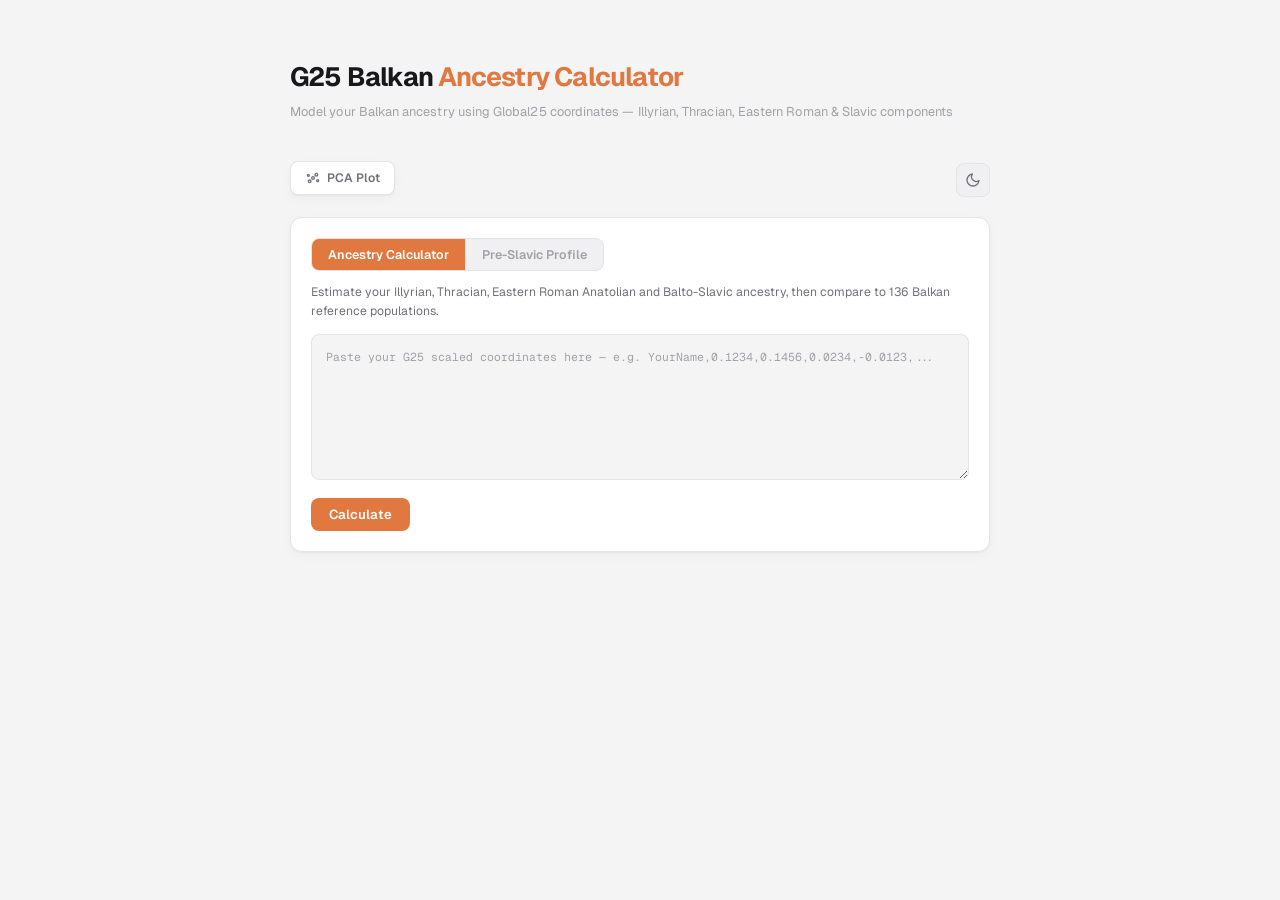
==== commit c4e6c822: "Add files via upload" ====
--- a/index.html
+++ b/index.html
@@ -162,7 +162,7 @@
   <div class="header-row">
     <h1>G25 Balkan <span>Ancestry Calculator</span></h1>
   </div>
-  <p class="subtitle">Model your Balkan ancestry using Global25 coordinates - Illyrian, Thracian, Eastern Roman & Slavic components</p>
+  <p class="subtitle">Model your Balkan ancestry using Global25 coordinates — Illyrian, Thracian, Eastern Roman & Slavic components</p>
   <div style="display:flex;gap:8px;margin-bottom:20px;align-items:center;justify-content:space-between;">
     <button class="pca-open-btn" style="margin-bottom:0" onclick="openPCA()">
       <svg width="16" height="16" viewBox="0 0 24 24" fill="none" stroke="currentColor" stroke-width="2"><circle cx="7" cy="17" r="2"/><circle cx="17" cy="7" r="2"/><circle cx="12" cy="12" r="2"/><circle cx="5" cy="8" r="1.5"/><circle cx="19" cy="16" r="1.5"/></svg>
@@ -1058,22 +1058,27 @@
 Greek_Northern_Thrace,0.1216,0.1371,0.0167,0.0004,0.0268,-0.0062,0.0024,0.0022,0.0,0.0064,0.0024,0.0026,-0.0069,0.0036,-0.0115,0.0005,0.0093,0.0018,0.004,-0.0031,-0.0057,0.0006,0.003,0.0008,-0.0008
 Greek_Eastern_Thrace,0.1203,0.1447,0.0106,-0.0205,0.0202,-0.004,0.001,-0.0016,0.0013,0.0093,0.0017,0.0024,-0.0035,0.0046,-0.0128,-0.002,0.0071,0.0014,0.0034,-0.0061,-0.0051,-0.0007,0.0021,-0.0019,0.0024
 Greek_Thrace,0.12422,0.1406297,0.0192131,-0.0069823,0.0239269,-0.0019634,0.0023166,0.0029543,0.0002429,0.005316,0.0038126,-0.000628,0.0001337,0.0045451,-0.0104857,-0.000888,0.0049577,-0.0007389,0.0018303,-0.0031714,-0.0054069,-0.0004674,0.0006731,-0.0023423,0.0002154
-Italian_Aosta_Valley,0.1248,0.1478,0.0423,0.0085,0.0385,-0.0004,0.0041,0.0007,0.012,0.0192,-0.0035,0.0106,-0.0096,-0.0071,0.0047,0.0007,0.0009,0.0023,0.0068,-0.0004,0.0005,-0.0025,-0.0014,0.0026,0.0018
-Italian_Piedmont,0.1225,0.1497,0.0313,-0.0055,0.0372,-0.0024,-0.0002,0.0002,0.0133,0.0263,-0.0003,0.0074,-0.0116,-0.0054,-0.0009,0.0016,0.0028,-0.0008,0.0028,-0.0046,-0.0009,-0.0012,-0.0039,0.0011,0.0003
-Italian_Liguria,0.1246,0.1494,0.0277,-0.0158,0.0297,-0.006,-0.0037,0.0023,0.0083,0.0259,0.0018,0.0104,-0.0187,-0.0061,-0.0045,-0.0058,-0.0033,0.0009,0.0052,-0.0084,-0.0001,0.0027,0.0014,0.0015,-0.0031
-Italian_Lombardy,0.1233,0.15,0.0289,-0.0162,0.0305,-0.0042,-0.002,-0.0008,0.01,0.0284,0.0014,0.0095,-0.0162,-0.0078,-0.0083,-0.0034,-0.0025,0.002,0.006,-0.012,0.0016,0.0023,0.0014,0.0025,-0.0012
-Italian_Emilia,0.1246,0.1497,0.0255,-0.016,0.0295,-0.0064,-0.0035,0.0011,0.0068,0.0234,0.0023,0.0105,-0.0192,-0.006,-0.006,-0.0064,-0.0018,0.0009,0.0061,-0.0074,-0.0003,0.0016,0.0021,0.0011,-0.0049
-Italian_Romagna,0.1188,0.1489,0.0147,-0.0198,0.0257,-0.004,-0.0004,0.0006,0.0078,0.0244,-0.0009,0.002,-0.0081,-0.0021,-0.0072,-0.0004,0.0046,0.0007,0.0031,-0.0022,-0.0055,0.0011,-0.0043,0.0063,-0.0001
-Italian_Trentino,0.1242,0.1458,0.04,-0.0016,0.0391,-0.008,0.0064,0.003,0.0076,0.0239,0.0011,0.0072,-0.0115,-0.0068,-0.0046,-0.0017,0.005,-0.0009,0.0036,-0.0018,0.0033,0.0064,0.0006,-0.0095,-0.0047
-Italian_Friuli,0.1273,0.1484,0.0322,-0.0003,0.0366,-0.0026,-0.0019,-0.0025,0.0036,0.0207,0.0021,0.0077,-0.0088,-0.0001,-0.0081,0.0028,0.004,-0.0016,0.0068,-0.0085,-0.0052,0.0003,0.0021,0.001,-0.0006
-Italian_Veneto,0.1288,0.1496,0.0324,-0.0054,0.0329,-0.0062,-0.0044,0.0013,0.0041,0.0269,0.0018,0.0098,-0.0185,-0.0032,-0.0058,-0.0017,0.0016,0.0022,0.0059,-0.0101,-0.0028,0.0006,-0.0037,0.0021,0.0003
-Italian_Tuscany,0.1196,0.1508,0.0193,-0.016,0.0306,-0.0036,-0.0008,0.0012,0.0104,0.0222,0.0003,0.0055,-0.0112,-0.007,-0.003,-0.0024,0.0025,0.0001,0.0041,-0.0015,-0.0036,-0.0021,-0.0049,0.0045,-0.0034
-Italian_Umbria,0.1175,0.1478,0.0099,-0.0223,0.0282,-0.0114,-0.0024,-0.0015,0.0065,0.0172,0.003,0.0092,-0.0176,-0.0066,-0.0037,-0.0073,0.0002,-0.0016,0.0058,0.001,0.0002,-0.0005,0.0031,-0.0007,-0.0127
-Italian_Marche,0.1158,0.1521,0.005,-0.0274,0.0217,-0.0111,-0.0018,-0.0004,0.0026,0.0192,0.0019,0.0025,-0.0087,-0.0006,-0.0065,-0.0082,-0.0068,0.0001,0.0003,-0.0051,-0.0053,0.0009,0.0013,-0.0012,-0.0053
-Italian_Lazio,0.1154,0.1479,0.0061,-0.0283,0.0214,-0.012,-0.0013,-0.0018,0.0046,0.0225,0.0011,0.0034,-0.0121,-0.0018,-0.007,-0.0024,0.0052,0.0007,0.004,-0.0006,-0.0015,0.0034,0.0018,0.0009,-0.0043
-Italian_Abruzzo,0.1118,0.1455,-0.0025,-0.0346,0.0136,-0.0136,0.0001,-0.0033,0.0032,0.0225,-0.0014,0.0016,-0.007,-0.0023,-0.0049,-0.0068,0.0001,0.0005,0.0035,-0.001,-0.0055,0.0043,0.0008,0.0024,-0.0009
-Italian_Molise,0.1111,0.1467,-0.0028,-0.0352,0.017,-0.0127,-0.0012,-0.0027,0.0045,0.0223,-0.0011,0.0034,-0.0086,-0.0015,-0.0064,-0.0083,-0.003,0.0016,0.0032,-0.0006,-0.0024,0.0031,0.0018,0.0013,-0.0029
-Italian,0.1171,0.1487,0.0133,-0.0221,0.0248,-0.0091,-0.0009,-0.0007,0.0057,0.0219,0.0003,0.0057,-0.0106,-0.0034,-0.0054,-0.0042,-0.0001,0.0008,0.0037,-0.0037,-0.0024,0.0013,-0.0002,0.0012,-0.0025
+Italian,0.1189615,0.1496077,0.018,-0.01905,0.0285269,-0.0084692,-0.0008615,-0.0003538,0.0078731,0.0247231,0.0005,0.0068577,-0.0118231,-0.0041731,-0.0054423,-0.0033846,0.0008962,0.0006615,0.0041385,-0.0043846,-0.0018769,0.0011885,-0.0005154,0.0001269,-0.0018962
+Italian_Aosta_Valley,0.1248,0.1478,0.0423,0.0085,0.0385,-0.0004,0.0041,0.0007,0.0120,0.0192,-0.0035,0.0106,-0.0096,-0.0071,0.0047,0.0007,0.0009,0.0023,0.0068,-0.0004,0.0005,-0.0025,-0.0014,0.0026,0.0018
+Italian_Piedmont,0.1235,0.1488,0.0345,0.0015,0.0378,-0.0014,0.0020,0.0005,0.0126,0.0225,-0.0020,0.0090,-0.0105,-0.0062,0.0020,0.0012,0.0018,0.0008,0.0048,-0.0025,-0.0002,-0.0018,-0.0025,0.0018,0.0009
+Italian_Liguria,0.1238,0.1492,0.0300,-0.0085,0.0330,-0.0045,-0.0025,0.0015,0.0100,0.0245,0.0005,0.0095,-0.0165,-0.0060,-0.0025,-0.0028,-0.0018,0.0009,0.0055,-0.0065,0.0002,0.0022,0.0008,0.0015,-0.0015
+Italian_Lombardy,0.1234,0.1496,0.0305,-0.0120,0.0315,-0.0035,-0.0015,-0.0002,0.0090,0.0270,0.0010,0.0090,-0.0155,-0.0070,-0.0060,-0.0025,-0.0020,0.0015,0.0060,-0.0100,0.0010,0.0022,0.0010,0.0022,-0.0010
+Italian_Trentino_SouthTyrol,0.1242,0.1465,0.0385,0.0025,0.0385,-0.0065,0.0055,0.0025,0.0070,0.0230,0.0010,0.0075,-0.0115,-0.0065,-0.0045,-0.0015,0.0045,-0.0005,0.0045,-0.0020,0.0030,0.0055,0.0010,-0.0085,-0.0040
+Italian_Veneto,0.1275,0.1490,0.0325,-0.0035,0.0335,-0.0050,-0.0035,0.0010,0.0045,0.0260,0.0015,0.0095,-0.0175,-0.0035,-0.0055,-0.0015,0.0015,0.0020,0.0060,-0.0095,-0.0020,0.0005,-0.0030,0.0020,0.0002
+Italian_Friuli_Venezia_Giulia,0.1278,0.1488,0.0330,-0.0010,0.0355,-0.0030,-0.0020,-0.0020,0.0035,0.0215,0.0020,0.0080,-0.0095,-0.0010,-0.0075,0.0025,0.0038,-0.0012,0.0065,-0.0085,-0.0045,0.0005,0.0020,0.0012,-0.0005
+Italian_Emilia_Romagna,0.1225,0.1493,0.0210,-0.0175,0.0275,-0.0055,-0.0020,0.0008,0.0075,0.0238,0.0008,0.0065,-0.0135,-0.0040,-0.0065,-0.0035,0.0015,0.0008,0.0045,-0.0045,-0.0030,0.0012,-0.0015,0.0038,-0.0025
+Italian_Tuscany,0.1190,0.1505,0.0185,-0.0175,0.0300,-0.0045,-0.0010,0.0010,0.0100,0.0225,0.0005,0.0058,-0.0115,-0.0068,-0.0035,-0.0025,0.0025,0.0002,0.0042,-0.0018,-0.0030,-0.0015,-0.0040,0.0042,-0.0030
+Italian_Umbria,0.1170,0.1485,0.0115,-0.0215,0.0285,-0.0095,-0.0020,-0.0010,0.0070,0.0185,0.0025,0.0085,-0.0165,-0.0065,-0.0040,-0.0065,0.0005,-0.0012,0.0055,0.0005,0.0005,-0.0002,0.0025,-0.0005,-0.0105
+Italian_Marche,0.1165,0.1515,0.0075,-0.0260,0.0235,-0.0105,-0.0015,-0.0005,0.0035,0.0195,0.0020,0.0035,-0.0090,-0.0010,-0.0065,-0.0075,-0.0055,0.0002,0.0015,-0.0045,-0.0045,0.0010,0.0015,-0.0010,-0.0050
+Italian_Lazio,0.1155,0.1485,0.0070,-0.0275,0.0220,-0.0115,-0.0012,-0.0015,0.0050,0.0220,0.0012,0.0040,-0.0120,-0.0020,-0.0070,-0.0030,0.0045,0.0008,0.0042,-0.0008,-0.0012,0.0030,0.0018,0.0010,-0.0040
+Italian_Abruzzo,0.1125,0.1460,-0.0015,-0.0335,0.0155,-0.0130,-0.0002,-0.0030,0.0038,0.0225,-0.0010,0.0020,-0.0075,-0.0025,-0.0050,-0.0065,-0.0005,0.0008,0.0035,-0.0010,-0.0050,0.0040,0.0010,0.0025,-0.0010
+Italian_Molise,0.1115,0.1470,-0.0025,-0.0345,0.0165,-0.0128,-0.0010,-0.0025,0.0045,0.0225,-0.0010,0.0035,-0.0085,-0.0018,-0.0065,-0.0080,-0.0025,0.0015,0.0035,-0.0008,-0.0025,0.0030,0.0018,0.0015,-0.0025
+Italian_Campania,0.1075,0.1488,-0.0095,-0.0385,0.0125,-0.0135,0.0012,-0.0025,0.0010,0.0185,-0.0015,0.0025,-0.0035,-0.0025,-0.0070,-0.0075,-0.0025,0.0005,0.0045,-0.0008,-0.0080,0.0035,-0.0015,0.0005,0.0002
+Italian_Basilicata,0.1085,0.1490,-0.0030,-0.0375,0.0145,-0.0175,-0.0015,-0.0040,0.0005,0.0220,-0.0015,0.0050,-0.0100,-0.0015,-0.0025,-0.0020,0.0055,0.0012,0.0005,-0.0020,-0.0010,0.0010,0.0000,0.0025,-0.0050
+Italian_Apulia,0.1105,0.1485,-0.0030,-0.0340,0.0185,-0.0125,-0.0012,-0.0025,0.0050,0.0205,-0.0010,0.0045,-0.0085,-0.0035,-0.0050,-0.0090,-0.0045,0.0018,0.0030,-0.0008,-0.0025,0.0015,0.0015,0.0005,-0.0030
+Italian_Calabria,0.1055,0.1488,-0.0135,-0.0485,0.0095,-0.0175,-0.0020,-0.0015,0.0040,0.0175,0.0015,0.0015,-0.0025,0.0025,-0.0100,-0.0060,-0.0050,0.0025,0.0000,-0.0045,-0.0025,-0.0010,0.0005,0.0025,-0.0010
+Italian_Sicily,0.1020,0.1478,-0.0105,-0.0415,0.0135,-0.0145,-0.0020,-0.0005,0.0055,0.0195,0.0025,0.0025,-0.0035,0.0020,-0.0090,-0.0075,-0.0035,0.0015,0.0025,-0.0035,-0.0035,0.0020,-0.0020,0.0025,0.0005
+Italian_Sardinia,0.1251,0.1722,0.0307,-0.0558,0.0649,-0.0251,-0.0056,0.0014,0.0473,0.0860,0.0007,0.0191,-0.0313,-0.0148,-0.0162,-0.0056,0.0123,-0.0020,-0.0016,-0.0138,-0.0021,-0.0016,-0.0084,-0.0244,0.0024
 Swiss_Italian,0.12217,0.141159,0.023256,-0.014535,0.026774,-0.002789,0.000235,0.003692,0.00934,0.020228,0.000758,0.003097,-0.011199,-0.003486,-0.003076,0.001945,0.006128,-0.002492,0.002095,-0.002293,0.002329,-0.000247,-0.001479,0.006145,-0.000519
 Bulgarian,0.1238011,0.139101,0.0305172,0.0042413,0.0258935,0.0036207,0.0042859,0.005911,-0.0005415,0.0028594,0.0006608,-0.000882,0.0007476,0.0091864,-0.0129262,0.0002206,0.0066902,-0.0015695,0.0047482,-0.003308,-0.0069268,0.0013054,0.0031705,-0.0003476,-0.0007775
 Bulgarian_Northcentral,0.1224367,0.1385912,0.0290319,0.0033915,0.0254086,0.0042498,0.0043549,0.005843,-0.0010872,0.003,5.01e-05,-0.0008154,6.2e-05,0.0102766,-0.014164,-1.61e-05,0.0077265,-0.0017668,0.004941,-0.0042798,-0.0086678,0.0012732,0.0036867,-0.0009055,-1.33e-05
@@ -1101,7 +1106,7 @@
 Bosnian_Sandzak,0.1275243,0.1409922,0.0355568,0.0082834,0.0306706,0.0058116,0.0053578,0.0050952,0.0017395,0.0056671,-0.0018772,-0.0003222,-0.0014365,0.0107826,-0.0108147,-0.0008699,0.0045954,1.94e-05,0.0042676,-0.0029704,-0.0065772,-0.000699,0.0020786,-0.0007361,-0.0005898
 Macedonia_Medieval,0.117238,0.131003,0.043369,0.010659,0.032006,-0.00251,0.011986,0.002308,0.003068,-0.00164,-0.005521,-0.003747,-0.005649,0.013074,-0.015201,-0.014187,-0.008736,0.009248,0.004399,-0.0005,0.003244,0.001978,0.007641,-0.006025,0.000479
 Albania_Ottoman,0.1220184,0.1486734,0.014934,-0.0221578,0.0270204,-0.0087572,0.002491,0.0023998,0.0008998,0.0174582,0.0027282,0.0060248,-0.0076114,0.006936,-0.0207924,0.0010872,0.0178106,0.00038,0.0054804,-0.0047522,-0.0116046,0.0032892,0.0015038,0.0046272,-0.0064664
-Albania_Medieaval_Kënetë_Northeastern_Durrës,0.1161,0.155376,0.012445,-0.034884,0.017234,-0.001394,-0.00423,-0.004615,-0.001636,0.016948,0.006008,0.007643,-0.011447,0.000275,-0.016965,-0.014452,0.012126,-0.008615,0.010056,-0.014507,-0.011605,0.004946,-0.004314,-0.001566,-0.001676
+Albania_Medieval_Kënetë_Northeastern_Durrës,0.1161,0.155376,0.012445,-0.034884,0.017234,-0.001394,-0.00423,-0.004615,-0.001636,0.016948,0.006008,0.007643,-0.011447,0.000275,-0.016965,-0.014452,0.012126,-0.008615,0.010056,-0.014507,-0.011605,0.004946,-0.004314,-0.001566,-0.001676
 Albania_Medieval_Shtikë_Southeastern_Kolonja,0.125205,0.153345,0.016216,-0.036176,0.03139,-0.013108,0.0,0.002077,0.007772,0.02278,-0.001949,0.003447,-0.014717,0.001376,-0.02158,-0.01074,0.008996,0.004307,0.006536,-0.016508,-0.007237,0.001113,0.005053,-0.001205,0.001676
 Albania_Medieval,0.1190437,0.146033,0.009599,-0.0236544,0.0229702,-0.0066877,-0.0001034,0.0012098,0.00336,0.0190683,0.0023616,0.0042966,-0.0101961,0.0034642,-0.0197564,-0.0042871,0.0138582,0.0004155,0.0063788,-0.008897,-0.0105769,0.0038372,0.0014714,0.0011034,-0.0033339
 Montenegro_Medieval,0.1276444,0.1404331,0.0460089,0.020672,0.0287524,0.0113947,0.0044314,0.0063953,-0.0025129,5.2e-05,-0.0009511,-0.0037896,-0.0006159,0.01158,-0.0113426,0.0003977,0.0083259,0.0015746,0.004238,-0.003877,-0.0064173,-0.0009009,0.0014964,-0.0030469,-0.0007699
@@ -1139,8 +1144,7 @@
 LBA_Carpathian_Basin,0.1293156,0.1436408,0.0527341,0.0221973,0.0432045,0.0054538,0.0025328,0.0031152,0.0119191,0.0154598,-0.0017771,0.0020152,-0.0028329,-0.0007188,-0.0074346,0.0028064,0.0112493,0.0001621,0.0010891,0.0015491,0.0001873,0.0028923,0.0002124,-0.0098874,-0.0045369
 Greece_Logkas_MBA,0.121791,0.147252,0.022062,-0.013405,0.024312,-0.00516,-0.00188,-0.001385,-0.001125,0.018133,0.00268,0.009067,-0.01338,-0.000619,-0.010858,-0.011602,-0.004238,-0.003674,0.004023,-0.009692,-0.010794,0.001731,0.005854,0.003615,-0.003892`;
 
-const SAMPLE_META = {"Macedonian":{"c":"North Macedonia","s":"Macedonian","p":"Modern","d":"Present-day","y":2000},"Macedonian_Skopje":{"c":"North Macedonia","s":"Macedonian Skopje","p":"Modern","d":"Present-day","y":2000},"Macedonian_Northeast":{"c":"North Macedonia","s":"Macedonian Northeast","p":"Modern","d":"Present-day","y":2000},"Macedonian_East":{"c":"North Macedonia","s":"Macedonian East","p":"Modern","d":"Present-day","y":2000},"Macedonian_Southeast":{"c":"North Macedonia","s":"Macedonian Southeast","p":"Modern","d":"Present-day","y":2000},"Macedonian_Vardar":{"c":"North Macedonia","s":"Macedonian Vardar","p":"Modern","d":"Present-day","y":2000},"Macedonian_Pelagonia":{"c":"North Macedonia","s":"Macedonian Pelagonia","p":"Modern","d":"Present-day","y":2000},"Macedonian_Southwest":{"c":"North Macedonia","s":"Macedonian Southwest","p":"Modern","d":"Present-day","y":2000},"Macedonian_Polog":{"c":"North Macedonia","s":"Macedonian Polog","p":"Modern","d":"Present-day","y":2000},"Macedonian_Torbesh":{"c":"North Macedonia","s":"Macedonian Torbesh","p":"Modern","d":"Present-day","y":2000},"Aromanian":{"c":"Balkans","s":"Aromanian","p":"Modern","d":"Present-day","y":2000},"Albanian":{"c":"Albania","s":"Albanian","p":"Modern","d":"Present-day","y":2000},"Albanian_North_County_Shkoder":{"c":"Albania","s":"Albanian North County Shkoder","p":"Modern","d":"Present-day","y":2000},"Albanian_North_County_Kukes":{"c":"Albania","s":"Albanian North County Kukes","p":"Modern","d":"Present-day","y":2000},"Albanian_North_County_Diber":{"c":"Albania","s":"Albanian North County Diber","p":"Modern","d":"Present-day","y":2000},"Albanian_North_County_Lezhe":{"c":"Albania","s":"Albanian North County Lezhe","p":"Modern","d":"Present-day","y":2000},"Albanian_Central_County_Durres":{"c":"Albania","s":"Albanian Central County Durres","p":"Modern","d":"Present-day","y":2000},"Albanian_Central_County_Tirana":{"c":"Albania","s":"Albanian Central County Tirana","p":"Modern","d":"Present-day","y":2000},"Albanian_Central_County_Elbasan":{"c":"Albania","s":"Albanian Central County Elbasan","p":"Modern","d":"Present-day","y":2000},"Albanian_South_County_Berat":{"c":"Albania","s":"Albanian South County Berat","p":"Modern","d":"Present-day","y":2000},"Albanian_South_County_Fier":{"c":"Albania","s":"Albanian South County Fier","p":"Modern","d":"Present-day","y":2000},"Albanian_South_County_Gjirokaster":{"c":"Albania","s":"Albanian South County Gjirokaster","p":"Modern","d":"Present-day","y":2000},"Albanian_South_County_Vlore":{"c":"Albania","s":"Albanian South County Vlore","p":"Modern","d":"Present-day","y":2000},"Albanian_South_County_Korce":{"c":"Albania","s":"Albanian South County Korce","p":"Modern","d":"Present-day","y":2000},"Albanian_Gheg":{"c":"Albania","s":"Albanian Gheg","p":"Modern","d":"Present-day","y":2000},"Albanian_Tosk":{"c":"Albania","s":"Albanian Tosk","p":"Modern","d":"Present-day","y":2000},"Albanian_North":{"c":"Albania","s":"Albanian North","p":"Modern","d":"Present-day","y":2000},"Albanian_Central":{"c":"Albania","s":"Albanian Central","p":"Modern","d":"Present-day","y":2000},"Albanian_South":{"c":"Albania","s":"Albanian South","p":"Modern","d":"Present-day","y":2000},"Albanian_Kosovo":{"c":"Albania","s":"Albanian Kosovo","p":"Modern","d":"Present-day","y":2000},"Albanian_Macedonia":{"c":"Albania","s":"Albanian Macedonia","p":"Modern","d":"Present-day","y":2000},"Albanian_Montenegro":{"c":"Albania","s":"Albanian Montenegro","p":"Modern","d":"Present-day","y":2000},"Albanian_Serbia":{"c":"Albania","s":"Albanian Serbia","p":"Modern","d":"Present-day","y":2000},"Albanian_Bosnia":{"c":"Albania","s":"Albanian Bosnia","p":"Modern","d":"Present-day","y":2000},"Albanian_Greece":{"c":"Albania","s":"Albanian Greece","p":"Modern","d":"Present-day","y":2000},"Greek":{"c":"Greece","s":"Greek","p":"Modern","d":"Present-day","y":2000},"Greek_Bulgaria":{"c":"Greece","s":"Greek Bulgaria","p":"Modern","d":"Present-day","y":2000},"Greek_Eastern_Macedonia_Thrace":{"c":"Greece","s":"Greek Eastern Macedonia Thrace","p":"Modern","d":"Present-day","y":2000},"Greek_Central_Macedonia":{"c":"Greece","s":"Greek Central Macedonia","p":"Modern","d":"Present-day","y":2000},"Greek_Western_Macedonia":{"c":"Greece","s":"Greek Western Macedonia","p":"Modern","d":"Present-day","y":2000},"Greek_Epirus":{"c":"Greece","s":"Greek Epirus","p":"Modern","d":"Present-day","y":2000},"Greek_Thessaly":{"c":"Greece","s":"Greek Thessaly","p":"Modern","d":"Present-day","y":2000},"Greek_Boeotia":{"c":"Greece","s":"Greek Boeotia","p":"Modern","d":"Present-day","y":2000},"Greek_Phthiotida":{"c":"Greece","s":"Greek Phthiotida","p":"Modern","d":"Present-day","y":2000},"Greek_Corinthia":{"c":"Greece","s":"Greek Corinthia","p":"Modern","d":"Present-day","y":2000},"Greek_Euboea_South":{"c":"Greece","s":"Greek Euboea South","p":"Modern","d":"Present-day","y":2000},"Greek_Florina":{"c":"Greece","s":"Greek Florina","p":"Modern","d":"Present-day","y":2000},"Greek_Grevena":{"c":"Greece","s":"Greek Grevena","p":"Modern","d":"Present-day","y":2000},"Greek_Pella":{"c":"Greece","s":"Greek Pella","p":"Modern","d":"Present-day","y":2000},"Greek_Kastoria":{"c":"Greece","s":"Greek Kastoria","p":"Modern","d":"Present-day","y":2000},"Greek_Central_Macedonia_Rural":{"c":"Greece","s":"Greek Central Macedonia Rural","p":"Modern","d":"Present-day","y":2000},"Greek_Macedonia":{"c":"Greece","s":"Greek Macedonia","p":"Modern","d":"Present-day","y":2000},"Greek_Western_Thrace":{"c":"Greece","s":"Greek Western Thrace","p":"Modern","d":"Present-day","y":2000},"Greek_Northern_Thrace":{"c":"Greece","s":"Greek Northern Thrace","p":"Modern","d":"Present-day","y":2000},"Greek_Eastern_Thrace":{"c":"Greece","s":"Greek Eastern Thrace","p":"Modern","d":"Present-day","y":2000},"Greek_Thrace":{"c":"Greece","s":"Greek Thrace","p":"Modern","d":"Present-day","y":2000},"Italian_Aosta_Valley":{"c":"Italy","s":"Italian Aosta Valley","p":"Modern","d":"Present-day","y":2000},"Italian_Piedmont":{"c":"Italy","s":"Italian Piedmont","p":"Modern","d":"Present-day","y":2000},"Italian_Liguria":{"c":"Italy","s":"Italian Liguria","p":"Modern","d":"Present-day","y":2000},"Italian_Lombardy":{"c":"Italy","s":"Italian Lombardy","p":"Modern","d":"Present-day","y":2000},"Italian_Emilia":{"c":"Italy","s":"Italian Emilia","p":"Modern","d":"Present-day","y":2000},"Italian_Romagna":{"c":"Italy","s":"Italian Romagna","p":"Modern","d":"Present-day","y":2000},"Italian_Trentino":{"c":"Italy","s":"Italian Trentino","p":"Modern","d":"Present-day","y":2000},"Italian_Friuli":{"c":"Italy","s":"Italian Friuli","p":"Modern","d":"Present-day","y":2000},"Italian_Veneto":{"c":"Italy","s":"Italian Veneto","p":"Modern","d":"Present-day","y":2000},"Italian_Tuscany":{"c":"Italy","s":"Italian Tuscany","p":"Modern","d":"Present-day","y":2000},"Italian_Umbria":{"c":"Italy","s":"Italian Umbria","p":"Modern","d":"Present-day","y":2000},"Italian_Marche":{"c":"Italy","s":"Italian Marche","p":"Modern","d":"Present-day","y":2000},"Italian_Lazio":{"c":"Italy","s":"Italian Lazio","p":"Modern","d":"Present-day","y":2000},"Italian_Abruzzo":{"c":"Italy","s":"Italian Abruzzo","p":"Modern","d":"Present-day","y":2000},"Italian_Molise":{"c":"Italy","s":"Italian Molise","p":"Modern","d":"Present-day","y":2000},"Italian":{"c":"Italy","s":"Italian","p":"Modern","d":"Present-day","y":2000},"Swiss_Italian":{"c":"Switzerland","s":"Swiss Italian","p":"Modern","d":"Present-day","y":2000},"Bulgarian":{"c":"Bulgaria","s":"Bulgarian","p":"Modern","d":"Present-day","y":2000},"Bulgarian_Northcentral":{"c":"Bulgaria","s":"Bulgarian Northcentral","p":"Modern","d":"Present-day","y":2000},"Bulgarian_Northeast":{"c":"Bulgaria","s":"Bulgarian Northeast","p":"Modern","d":"Present-day","y":2000},"Bulgarian_Northwest":{"c":"Bulgaria","s":"Bulgarian Northwest","p":"Modern","d":"Present-day","y":2000},"Bulgarian_Southcentral_Rhodopes":{"c":"Bulgaria","s":"Bulgarian Southcentral Rhodopes","p":"Modern","d":"Present-day","y":2000},"Bulgarian_Southeast_Thrace":{"c":"Bulgaria","s":"Bulgarian Southeast Thrace","p":"Modern","d":"Present-day","y":2000},"Bulgarian_Southwest_Pirin":{"c":"Bulgaria","s":"Bulgarian Southwest Pirin","p":"Modern","d":"Present-day","y":2000},"Bulgarian_Sofia":{"c":"Bulgaria","s":"Bulgarian Sofia","p":"Modern","d":"Present-day","y":2000},"Bulgarian_Ukraine":{"c":"Bulgaria","s":"Bulgarian Ukraine","p":"Modern","d":"Present-day","y":2000},"Gagauz":{"c":"Moldova","s":"Gagauz","p":"Modern","d":"Present-day","y":2000},"Pomak":{"c":"Bulgaria/Greece","s":"Pomak","p":"Modern","d":"Present-day","y":2000},"Pomak_Bulgaria":{"c":"Bulgaria/Greece","s":"Pomak Bulgaria","p":"Modern","d":"Present-day","y":2000},"Pomak_Greece":{"c":"Bulgaria/Greece","s":"Pomak Greece","p":"Modern","d":"Present-day","y":2000},"Turkish_Macedonia":{"c":"Turkey/Greece","s":"Turkish Macedonia","p":"Modern","d":"Present-day","y":2000},"Romanian":{"c":"Romania","s":"Romanian","p":"Modern","d":"Present-day","y":2000},"Romanian_Wallachia":{"c":"Romania","s":"Romanian Wallachia","p":"Modern","d":"Present-day","y":2000},"Romanian_Oltenia":{"c":"Romania","s":"Romanian Oltenia","p":"Modern","d":"Present-day","y":2000},"Romanian_Dobruja":{"c":"Romania","s":"Romanian Dobruja","p":"Modern","d":"Present-day","y":2000},"Montenegrin":{"c":"Montenegro","s":"Montenegrin","p":"Modern","d":"Present-day","y":2000},"Serbian":{"c":"Serbia","s":"Serbian","p":"Modern","d":"Present-day","y":2000},"Serbian_Montenegro":{"c":"Serbia","s":"Serbian Montenegro","p":"Modern","d":"Present-day","y":2000},"Serbian_Kosovo":{"c":"Serbia","s":"Serbian Kosovo","p":"Modern","d":"Present-day","y":2000},"Serbian_South_East":{"c":"Serbia","s":"Serbian South East","p":"Modern","d":"Present-day","y":2000},"Bosnian_Sandzak":{"c":"Bosnia","s":"Bosnian Sandzak","p":"Modern","d":"Present-day","y":2000},"Macedonia_Medieval":{"c":"N. Macedonia","s":"Macedonia Medieval","p":"Medieval","d":"600\u20131500 CE","y":1050},"Albania_Ottoman":{"c":"Albania","s":"Albania Ottoman","p":"Ottoman","d":"1400\u20131800 CE","y":1600},"Albania_Medieaval_K\u00ebnet\u00eb_Northeastern_Durr\u00ebs":{"c":"Albania","s":"Albania Medieaval K\u00ebnet\u00eb Northeastern Durr\u00ebs","p":"Modern","d":"Present-day","y":2000},"Albania_Medieval_Shtik\u00eb_Southeastern_Kolonja":{"c":"Albania","s":"Albania Medieval Shtik\u00eb Southeastern Kolonja","p":"Medieval","d":"600\u20131500 CE","y":1050},"Albania_Medieval":{"c":"Albania","s":"Albania Medieval","p":"Medieval","d":"600\u20131500 CE","y":1050},"Montenegro_Medieval":{"c":"Montenegro","s":"Montenegro Medieval","p":"Medieval","d":"600\u20131500 CE","y":1050},"Bulgaria_Medieval":{"c":"Bulgaria","s":"Bulgaria Medieval","p":"Medieval","d":"600\u20131500 CE","y":1050},"Croatia_Medieval":{"c":"Croatia","s":"Croatia Medieval","p":"Medieval","d":"600\u20131500 CE","y":1050},"Serbia_Ottoman":{"c":"Serbia","s":"Serbia Ottoman","p":"Ottoman","d":"1400\u20131800 CE","y":1600},"Serbia_Early_Medieval_Slavic":{"c":"Serbia","s":"Serbia Early Medieval Slavic","p":"Medieval","d":"600\u20131500 CE","y":1050},"Roman_Celtic":{"c":"Roman Empire","s":"Roman Celtic","p":"Roman","d":"100 BCE\u2013400 CE","y":200},"Roman_Dacian":{"c":"Roman Empire","s":"Roman Dacian","p":"Roman","d":"100 BCE\u2013400 CE","y":200},"Roman_Illyrian":{"c":"Roman Empire","s":"Roman Illyrian","p":"Roman","d":"100 BCE\u2013400 CE","y":200},"Roman_Moesia":{"c":"Roman Empire","s":"Roman Moesia","p":"Roman","d":"100 BCE\u2013400 CE","y":200},"Albania_IA":{"c":"Albania","s":"Albania IA","p":"Iron Age","d":"800\u2013300 BCE","y":-550},"Albania_BA":{"c":"Albania","s":"Albania BA","p":"Unknown","d":"","y":0},"Bulgaria_IA":{"c":"Bulgaria","s":"Bulgaria IA","p":"Iron Age","d":"800\u2013300 BCE","y":-550},"Bulgaria_BA":{"c":"Bulgaria","s":"Bulgaria BA","p":"Bronze Age","d":"2500\u20131200 BCE","y":-1850},"Romania_BA":{"c":"Romania","s":"Romania BA","p":"Bronze Age","d":"2500\u20131200 BCE","y":-1850},"Montenegro_BA":{"c":"Montenegro","s":"Montenegro BA","p":"Bronze Age","d":"2500\u20131200 BCE","y":-1850},"Serbia_Mokrin_BA":{"c":"Serbia","s":"Serbia Mokrin BA","p":"Bronze Age","d":"2500\u20131200 BCE","y":-1850},"Croatia_IA":{"c":"Croatia","s":"Croatia IA","p":"Iron Age","d":"800\u2013300 BCE","y":-550},"Croatia_BA":{"c":"Croatia","s":"Croatia BA","p":"Bronze Age","d":"2500\u20131200 BCE","y":-1850},"Slovenia_IA":{"c":"Slovenia","s":"Slovenia IA","p":"Iron Age","d":"800\u2013300 BCE","y":-550},"Slovenia_BA":{"c":"Slovenia","s":"Slovenia BA","p":"Bronze Age","d":"2500\u20131200 BCE","y":-1850},"Paeonian":{"c":"N. Macedonia","s":"Paeonian","p":"Iron Age (Paeonian)","d":"800\u2013300 BCE","y":-550},"Ancient_Macedonian":{"c":"N. Macedonia","s":"Ancient Macedonian","p":"Classical","d":"500\u2013300 BCE","y":-400},"Vergina_Ancient_Macedonia":{"c":"N. Macedonia","s":"Vergina Ancient Macedonia","p":"Classical (Vergina)","d":"350\u2013300 BCE","y":-325},"Macedonia_BA":{"c":"N. Macedonia","s":"Macedonia BA","p":"Bronze Age","d":"2500\u20131200 BCE","y":-1850},"Macedonia_IA":{"c":"N. Macedonia","s":"Macedonia IA","p":"Iron Age","d":"800\u2013300 BCE","y":-550},"Dacian":{"c":"Romania","s":"Dacian","p":"Iron Age (Dacian)","d":"500 BCE\u2013100 CE","y":-200},"Dardanian":{"c":"Kosovo","s":"Dardanian","p":"Iron Age (Dardanian)","d":"500\u2013100 BCE","y":-300},"Illyrian":{"c":"W. Balkans","s":"Illyrian","p":"Iron Age (Illyrian)","d":"800\u2013200 BCE","y":-500},"Southern_Illyrian":{"c":"Albania/Greece","s":"Southern Illyrian","p":"Iron Age (Illyrian)","d":"800\u2013200 BCE","y":-500},"Northern_Illyrian":{"c":"Croatia/Slovenia","s":"Northern Illyrian","p":"Iron Age (Illyrian)","d":"800\u2013200 BCE","y":-500},"BA_Western_Balkan":{"c":"Balkans","s":"BA Western Balkan","p":"Bronze Age","d":"2500\u20131200 BCE","y":-1850},"BA_Northern_Balkans":{"c":"Balkans","s":"BA Northern Balkans","p":"Bronze Age","d":"2500\u20131200 BCE","y":-1850},"LBA_Carpathian_Basin":{"c":"Carpathian Basin","s":"LBA Carpathian Basin","p":"Late Bronze Age","d":"1300\u2013800 BCE","y":-1050},"Greece_Logkas_MBA":{"c":"Greece","s":"Greece Logkas MBA","p":"Middle Bronze Age","d":"2000\u20131600 BCE","y":-1800}};
-
+const SAMPLE_META = {"Macedonian": {"c": "North Macedonia", "s": "Macedonian", "p": "Modern", "d": "Present-day", "y": 2000}, "Macedonian_Skopje": {"c": "North Macedonia", "s": "Macedonian Skopje", "p": "Modern", "d": "Present-day", "y": 2000}, "Macedonian_Northeast": {"c": "North Macedonia", "s": "Macedonian Northeast", "p": "Modern", "d": "Present-day", "y": 2000}, "Macedonian_East": {"c": "North Macedonia", "s": "Macedonian East", "p": "Modern", "d": "Present-day", "y": 2000}, "Macedonian_Southeast": {"c": "North Macedonia", "s": "Macedonian Southeast", "p": "Modern", "d": "Present-day", "y": 2000}, "Macedonian_Vardar": {"c": "North Macedonia", "s": "Macedonian Vardar", "p": "Modern", "d": "Present-day", "y": 2000}, "Macedonian_Pelagonia": {"c": "North Macedonia", "s": "Macedonian Pelagonia", "p": "Modern", "d": "Present-day", "y": 2000}, "Macedonian_Southwest": {"c": "North Macedonia", "s": "Macedonian Southwest", "p": "Modern", "d": "Present-day", "y": 2000}, "Macedonian_Polog": {"c": "North Macedonia", "s": "Macedonian Polog", "p": "Modern", "d": "Present-day", "y": 2000}, "Macedonian_Torbesh": {"c": "North Macedonia", "s": "Macedonian Torbesh", "p": "Modern", "d": "Present-day", "y": 2000}, "Aromanian": {"c": "Balkans", "s": "Aromanian", "p": "Modern", "d": "Present-day", "y": 2000}, "Albanian": {"c": "Albania", "s": "Albanian", "p": "Modern", "d": "Present-day", "y": 2000}, "Albanian_North_County_Shkoder": {"c": "Albania", "s": "Albanian North County Shkoder", "p": "Modern", "d": "Present-day", "y": 2000}, "Albanian_North_County_Kukes": {"c": "Albania", "s": "Albanian North County Kukes", "p": "Modern", "d": "Present-day", "y": 2000}, "Albanian_North_County_Diber": {"c": "Albania", "s": "Albanian North County Diber", "p": "Modern", "d": "Present-day", "y": 2000}, "Albanian_North_County_Lezhe": {"c": "Albania", "s": "Albanian North County Lezhe", "p": "Modern", "d": "Present-day", "y": 2000}, "Albanian_Central_County_Durres": {"c": "Albania", "s": "Albanian Central County Durres", "p": "Modern", "d": "Present-day", "y": 2000}, "Albanian_Central_County_Tirana": {"c": "Albania", "s": "Albanian Central County Tirana", "p": "Modern", "d": "Present-day", "y": 2000}, "Albanian_Central_County_Elbasan": {"c": "Albania", "s": "Albanian Central County Elbasan", "p": "Modern", "d": "Present-day", "y": 2000}, "Albanian_South_County_Berat": {"c": "Albania", "s": "Albanian South County Berat", "p": "Modern", "d": "Present-day", "y": 2000}, "Albanian_South_County_Fier": {"c": "Albania", "s": "Albanian South County Fier", "p": "Modern", "d": "Present-day", "y": 2000}, "Albanian_South_County_Gjirokaster": {"c": "Albania", "s": "Albanian South County Gjirokaster", "p": "Modern", "d": "Present-day", "y": 2000}, "Albanian_South_County_Vlore": {"c": "Albania", "s": "Albanian South County Vlore", "p": "Modern", "d": "Present-day", "y": 2000}, "Albanian_South_County_Korce": {"c": "Albania", "s": "Albanian South County Korce", "p": "Modern", "d": "Present-day", "y": 2000}, "Albanian_Gheg": {"c": "Albania", "s": "Albanian Gheg", "p": "Modern", "d": "Present-day", "y": 2000}, "Albanian_Tosk": {"c": "Albania", "s": "Albanian Tosk", "p": "Modern", "d": "Present-day", "y": 2000}, "Albanian_North": {"c": "Albania", "s": "Albanian North", "p": "Modern", "d": "Present-day", "y": 2000}, "Albanian_Central": {"c": "Albania", "s": "Albanian Central", "p": "Modern", "d": "Present-day", "y": 2000}, "Albanian_South": {"c": "Albania", "s": "Albanian South", "p": "Modern", "d": "Present-day", "y": 2000}, "Albanian_Kosovo": {"c": "Albania", "s": "Albanian Kosovo", "p": "Modern", "d": "Present-day", "y": 2000}, "Albanian_Macedonia": {"c": "Albania", "s": "Albanian Macedonia", "p": "Modern", "d": "Present-day", "y": 2000}, "Albanian_Montenegro": {"c": "Albania", "s": "Albanian Montenegro", "p": "Modern", "d": "Present-day", "y": 2000}, "Albanian_Serbia": {"c": "Albania", "s": "Albanian Serbia", "p": "Modern", "d": "Present-day", "y": 2000}, "Albanian_Bosnia": {"c": "Albania", "s": "Albanian Bosnia", "p": "Modern", "d": "Present-day", "y": 2000}, "Albanian_Greece": {"c": "Albania", "s": "Albanian Greece", "p": "Modern", "d": "Present-day", "y": 2000}, "Greek": {"c": "Greece", "s": "Greek", "p": "Modern", "d": "Present-day", "y": 2000}, "Greek_Bulgaria": {"c": "Greece", "s": "Greek Bulgaria", "p": "Modern", "d": "Present-day", "y": 2000}, "Greek_Eastern_Macedonia_Thrace": {"c": "Greece", "s": "Greek Eastern Macedonia Thrace", "p": "Modern", "d": "Present-day", "y": 2000}, "Greek_Central_Macedonia": {"c": "Greece", "s": "Greek Central Macedonia", "p": "Modern", "d": "Present-day", "y": 2000}, "Greek_Western_Macedonia": {"c": "Greece", "s": "Greek Western Macedonia", "p": "Modern", "d": "Present-day", "y": 2000}, "Greek_Epirus": {"c": "Greece", "s": "Greek Epirus", "p": "Modern", "d": "Present-day", "y": 2000}, "Greek_Thessaly": {"c": "Greece", "s": "Greek Thessaly", "p": "Modern", "d": "Present-day", "y": 2000}, "Greek_Boeotia": {"c": "Greece", "s": "Greek Boeotia", "p": "Modern", "d": "Present-day", "y": 2000}, "Greek_Phthiotida": {"c": "Greece", "s": "Greek Phthiotida", "p": "Modern", "d": "Present-day", "y": 2000}, "Greek_Corinthia": {"c": "Greece", "s": "Greek Corinthia", "p": "Modern", "d": "Present-day", "y": 2000}, "Greek_Euboea_South": {"c": "Greece", "s": "Greek Euboea South", "p": "Modern", "d": "Present-day", "y": 2000}, "Greek_Florina": {"c": "Greece", "s": "Greek Florina", "p": "Modern", "d": "Present-day", "y": 2000}, "Greek_Grevena": {"c": "Greece", "s": "Greek Grevena", "p": "Modern", "d": "Present-day", "y": 2000}, "Greek_Pella": {"c": "Greece", "s": "Greek Pella", "p": "Modern", "d": "Present-day", "y": 2000}, "Greek_Kastoria": {"c": "Greece", "s": "Greek Kastoria", "p": "Modern", "d": "Present-day", "y": 2000}, "Greek_Central_Macedonia_Rural": {"c": "Greece", "s": "Greek Central Macedonia Rural", "p": "Modern", "d": "Present-day", "y": 2000}, "Greek_Macedonia": {"c": "Greece", "s": "Greek Macedonia", "p": "Modern", "d": "Present-day", "y": 2000}, "Greek_Western_Thrace": {"c": "Greece", "s": "Greek Western Thrace", "p": "Modern", "d": "Present-day", "y": 2000}, "Greek_Northern_Thrace": {"c": "Greece", "s": "Greek Northern Thrace", "p": "Modern", "d": "Present-day", "y": 2000}, "Greek_Eastern_Thrace": {"c": "Greece", "s": "Greek Eastern Thrace", "p": "Modern", "d": "Present-day", "y": 2000}, "Greek_Thrace": {"c": "Greece", "s": "Greek Thrace", "p": "Modern", "d": "Present-day", "y": 2000}, "Italian_Aosta_Valley": {"c": "Italy", "s": "Italian Aosta Valley", "p": "Modern", "d": "Present-day", "y": 2000}, "Italian_Piedmont": {"c": "Italy", "s": "Italian Piedmont", "p": "Modern", "d": "Present-day", "y": 2000}, "Italian_Liguria": {"c": "Italy", "s": "Italian Liguria", "p": "Modern", "d": "Present-day", "y": 2000}, "Italian_Lombardy": {"c": "Italy", "s": "Italian Lombardy", "p": "Modern", "d": "Present-day", "y": 2000}, "Italian_Veneto": {"c": "Italy", "s": "Italian Veneto", "p": "Modern", "d": "Present-day", "y": 2000}, "Italian_Tuscany": {"c": "Italy", "s": "Italian Tuscany", "p": "Modern", "d": "Present-day", "y": 2000}, "Italian_Umbria": {"c": "Italy", "s": "Italian Umbria", "p": "Modern", "d": "Present-day", "y": 2000}, "Italian_Marche": {"c": "Italy", "s": "Italian Marche", "p": "Modern", "d": "Present-day", "y": 2000}, "Italian_Lazio": {"c": "Italy", "s": "Italian Lazio", "p": "Modern", "d": "Present-day", "y": 2000}, "Italian_Abruzzo": {"c": "Italy", "s": "Italian Abruzzo", "p": "Modern", "d": "Present-day", "y": 2000}, "Italian_Molise": {"c": "Italy", "s": "Italian Molise", "p": "Modern", "d": "Present-day", "y": 2000}, "Italian": {"c": "Italy", "s": "Italian", "p": "Modern", "d": "Present-day", "y": 2000}, "Swiss_Italian": {"c": "Switzerland", "s": "Swiss Italian", "p": "Modern", "d": "Present-day", "y": 2000}, "Bulgarian": {"c": "Bulgaria", "s": "Bulgarian", "p": "Modern", "d": "Present-day", "y": 2000}, "Bulgarian_Northcentral": {"c": "Bulgaria", "s": "Bulgarian Northcentral", "p": "Modern", "d": "Present-day", "y": 2000}, "Bulgarian_Northeast": {"c": "Bulgaria", "s": "Bulgarian Northeast", "p": "Modern", "d": "Present-day", "y": 2000}, "Bulgarian_Northwest": {"c": "Bulgaria", "s": "Bulgarian Northwest", "p": "Modern", "d": "Present-day", "y": 2000}, "Bulgarian_Southcentral_Rhodopes": {"c": "Bulgaria", "s": "Bulgarian Southcentral Rhodopes", "p": "Modern", "d": "Present-day", "y": 2000}, "Bulgarian_Southeast_Thrace": {"c": "Bulgaria", "s": "Bulgarian Southeast Thrace", "p": "Modern", "d": "Present-day", "y": 2000}, "Bulgarian_Southwest_Pirin": {"c": "Bulgaria", "s": "Bulgarian Southwest Pirin", "p": "Modern", "d": "Present-day", "y": 2000}, "Bulgarian_Sofia": {"c": "Bulgaria", "s": "Bulgarian Sofia", "p": "Modern", "d": "Present-day", "y": 2000}, "Bulgarian_Ukraine": {"c": "Bulgaria", "s": "Bulgarian Ukraine", "p": "Modern", "d": "Present-day", "y": 2000}, "Gagauz": {"c": "Moldova", "s": "Gagauz", "p": "Modern", "d": "Present-day", "y": 2000}, "Pomak": {"c": "Bulgaria/Greece", "s": "Pomak", "p": "Modern", "d": "Present-day", "y": 2000}, "Pomak_Bulgaria": {"c": "Bulgaria/Greece", "s": "Pomak Bulgaria", "p": "Modern", "d": "Present-day", "y": 2000}, "Pomak_Greece": {"c": "Bulgaria/Greece", "s": "Pomak Greece", "p": "Modern", "d": "Present-day", "y": 2000}, "Turkish_Macedonia": {"c": "Turkey/Greece", "s": "Turkish Macedonia", "p": "Modern", "d": "Present-day", "y": 2000}, "Romanian": {"c": "Romania", "s": "Romanian", "p": "Modern", "d": "Present-day", "y": 2000}, "Romanian_Wallachia": {"c": "Romania", "s": "Romanian Wallachia", "p": "Modern", "d": "Present-day", "y": 2000}, "Romanian_Oltenia": {"c": "Romania", "s": "Romanian Oltenia", "p": "Modern", "d": "Present-day", "y": 2000}, "Romanian_Dobruja": {"c": "Romania", "s": "Romanian Dobruja", "p": "Modern", "d": "Present-day", "y": 2000}, "Montenegrin": {"c": "Montenegro", "s": "Montenegrin", "p": "Modern", "d": "Present-day", "y": 2000}, "Serbian": {"c": "Serbia", "s": "Serbian", "p": "Modern", "d": "Present-day", "y": 2000}, "Serbian_Montenegro": {"c": "Serbia", "s": "Serbian Montenegro", "p": "Modern", "d": "Present-day", "y": 2000}, "Serbian_Kosovo": {"c": "Kosovo", "s": "Serbian Kosovo", "p": "Modern", "d": "Present-day", "y": 2000}, "Serbian_South_East": {"c": "Serbia", "s": "Serbian South East", "p": "Modern", "d": "Present-day", "y": 2000}, "Bosnian_Sandzak": {"c": "Bosnia", "s": "Bosnian Sandzak", "p": "Modern", "d": "Present-day", "y": 2000}, "Macedonia_Medieval": {"c": "N. Macedonia", "s": "Macedonia Medieval", "p": "Medieval", "d": "600–1500 CE", "y": 1050}, "Albania_Ottoman": {"c": "Albania", "s": "Albania Ottoman", "p": "Ottoman", "d": "1400–1800 CE", "y": 1600}, "Albania_Medieval_Kënetë_Northeastern_Durrës": {"c": "Albania", "s": "Albania Medieval Kënetë Northeastern Durrës", "p": "Medieval", "d": "600\u20131500 CE", "y": 1050}, "Albania_Medieval_Shtikë_Southeastern_Kolonja": {"c": "Albania", "s": "Albania Medieval Shtikë Southeastern Kolonja", "p": "Medieval", "d": "600–1500 CE", "y": 1050}, "Albania_Medieval": {"c": "Albania", "s": "Albania Medieval", "p": "Medieval", "d": "600–1500 CE", "y": 1050}, "Montenegro_Medieval": {"c": "Montenegro", "s": "Montenegro Medieval", "p": "Medieval", "d": "600–1500 CE", "y": 1050}, "Bulgaria_Medieval": {"c": "Bulgaria", "s": "Bulgaria Medieval", "p": "Medieval", "d": "600–1500 CE", "y": 1050}, "Croatia_Medieval": {"c": "Croatia", "s": "Croatia Medieval", "p": "Medieval", "d": "600–1500 CE", "y": 1050}, "Serbia_Ottoman": {"c": "Serbia", "s": "Serbia Ottoman", "p": "Ottoman", "d": "1400–1800 CE", "y": 1600}, "Serbia_Early_Medieval_Slavic": {"c": "Serbia", "s": "Serbia Early Medieval Slavic", "p": "Medieval", "d": "600–1500 CE", "y": 1050}, "Roman_Celtic": {"c": "Roman Empire", "s": "Roman Celtic", "p": "Roman", "d": "100 BCE–400 CE", "y": 200}, "Roman_Dacian": {"c": "Roman Empire", "s": "Roman Dacian", "p": "Roman", "d": "100 BCE–400 CE", "y": 200}, "Roman_Illyrian": {"c": "Roman Empire", "s": "Roman Illyrian", "p": "Roman", "d": "100 BCE–400 CE", "y": 200}, "Roman_Moesia": {"c": "Roman Empire", "s": "Roman Moesia", "p": "Roman", "d": "100 BCE–400 CE", "y": 200}, "Albania_IA": {"c": "Albania", "s": "Albania IA", "p": "Iron Age", "d": "800–300 BCE", "y": -550}, "Albania_BA": {"c": "Albania", "s": "Albania BA", "p": "Unknown", "d": "", "y": 0}, "Bulgaria_IA": {"c": "Bulgaria", "s": "Bulgaria IA", "p": "Iron Age", "d": "800–300 BCE", "y": -550}, "Bulgaria_BA": {"c": "Bulgaria", "s": "Bulgaria BA", "p": "Bronze Age", "d": "2500–1200 BCE", "y": -1850}, "Romania_BA": {"c": "Romania", "s": "Romania BA", "p": "Bronze Age", "d": "2500–1200 BCE", "y": -1850}, "Montenegro_BA": {"c": "Montenegro", "s": "Montenegro BA", "p": "Bronze Age", "d": "2500–1200 BCE", "y": -1850}, "Serbia_Mokrin_BA": {"c": "Serbia", "s": "Serbia Mokrin BA", "p": "Bronze Age", "d": "2500–1200 BCE", "y": -1850}, "Croatia_IA": {"c": "Croatia", "s": "Croatia IA", "p": "Iron Age", "d": "800–300 BCE", "y": -550}, "Croatia_BA": {"c": "Croatia", "s": "Croatia BA", "p": "Bronze Age", "d": "2500–1200 BCE", "y": -1850}, "Slovenia_IA": {"c": "Slovenia", "s": "Slovenia IA", "p": "Iron Age", "d": "800–300 BCE", "y": -550}, "Slovenia_BA": {"c": "Slovenia", "s": "Slovenia BA", "p": "Bronze Age", "d": "2500–1200 BCE", "y": -1850}, "Paeonian": {"c": "N. Macedonia", "s": "Paeonian", "p": "Iron Age (Paeonian)", "d": "800–300 BCE", "y": -550}, "Ancient_Macedonian": {"c": "N. Macedonia", "s": "Ancient Macedonian", "p": "Classical", "d": "500–300 BCE", "y": -400}, "Vergina_Ancient_Macedonia": {"c": "N. Macedonia", "s": "Vergina Ancient Macedonia", "p": "Classical (Vergina)", "d": "350–300 BCE", "y": -325}, "Macedonia_BA": {"c": "N. Macedonia", "s": "Macedonia BA", "p": "Bronze Age", "d": "2500–1200 BCE", "y": -1850}, "Macedonia_IA": {"c": "N. Macedonia", "s": "Macedonia IA", "p": "Iron Age", "d": "800–300 BCE", "y": -550}, "Dacian": {"c": "Romania", "s": "Dacian", "p": "Iron Age (Dacian)", "d": "500 BCE–100 CE", "y": -200}, "Dardanian": {"c": "Kosovo", "s": "Dardanian", "p": "Iron Age (Dardanian)", "d": "500–100 BCE", "y": -300}, "Illyrian": {"c": "W. Balkans", "s": "Illyrian", "p": "Iron Age (Illyrian)", "d": "800–200 BCE", "y": -500}, "Southern_Illyrian": {"c": "Albania/Greece", "s": "Southern Illyrian", "p": "Iron Age (Illyrian)", "d": "800–200 BCE", "y": -500}, "Northern_Illyrian": {"c": "Croatia/Slovenia", "s": "Northern Illyrian", "p": "Iron Age (Illyrian)", "d": "800–200 BCE", "y": -500}, "BA_Western_Balkan": {"c": "Balkans", "s": "BA Western Balkan", "p": "Bronze Age", "d": "2500–1200 BCE", "y": -1850}, "BA_Northern_Balkans": {"c": "Balkans", "s": "BA Northern Balkans", "p": "Bronze Age", "d": "2500–1200 BCE", "y": -1850}, "LBA_Carpathian_Basin": {"c": "Carpathian Basin", "s": "LBA Carpathian Basin", "p": "Late Bronze Age", "d": "1300–800 BCE", "y": -1050}, "Greece_Logkas_MBA": {"c": "Greece", "s": "Greece Logkas MBA", "p": "Middle Bronze Age", "d": "2000–1600 BCE", "y": -1800}, "Italian_Trentino_SouthTyrol": {"c": "Italy", "s": "Italian Trentino South Tyrol", "p": "Modern", "d": "Present-day", "y": 2000}, "Italian_Friuli_Venezia_Giulia": {"c": "Italy", "s": "Italian Friuli Venezia Giulia", "p": "Modern", "d": "Present-day", "y": 2000}, "Italian_Emilia_Romagna": {"c": "Italy", "s": "Italian Emilia Romagna", "p": "Modern", "d": "Present-day", "y": 2000}, "Italian_Campania": {"c": "Italy", "s": "Italian Campania", "p": "Modern", "d": "Present-day", "y": 2000}, "Italian_Basilicata": {"c": "Italy", "s": "Italian Basilicata", "p": "Modern", "d": "Present-day", "y": 2000}, "Italian_Apulia": {"c": "Italy", "s": "Italian Apulia", "p": "Modern", "d": "Present-day", "y": 2000}, "Italian_Calabria": {"c": "Italy", "s": "Italian Calabria", "p": "Modern", "d": "Present-day", "y": 2000}, "Italian_Sicily": {"c": "Italy", "s": "Italian Sicily", "p": "Modern", "d": "Present-day", "y": 2000}, "Italian_Sardinia": {"c": "Italy", "s": "Italian Sardinia", "p": "Modern", "d": "Present-day", "y": 2000}};
 const SITE_COORDS = {};
 // === PCA PLOT ===
 const PCA_COLORS = {
@@ -1183,10 +1187,11 @@
 function openPCA(){
   document.getElementById('pcaOverlay').classList.add('visible');
   document.body.style.overflow='hidden';
-  // Auto-populate from calculator if available
+  // Auto-populate from calculator — use ghost coords if in pre-slavic mode
   if(currentTarget){
-    pcaUserCoords=currentTarget;
-    document.getElementById('pcaInput').value=currentTarget.map(v=>v.toString()).join(',');
+    const coords = (currentMode==='ghost' && ghostCoords) ? ghostCoords : currentTarget;
+    pcaUserCoords=coords;
+    document.getElementById('pcaInput').value=coords.map(v=>v.toString()).join(',');
   }
   setTimeout(()=>initPCA(),50);
 }
@@ -1234,15 +1239,27 @@
     let found=null,bestD=100;
     const allPts=[...pcaPoints];
     if(pcaUserCoords){const p=projectPoint(pcaUserCoords);allPts.push({name:'YOU',proj:p,group:'User'});}
-    for(const p of allPts){
-      const s=dataToScreen(p.proj[pcaDimX],p.proj[pcaDimY]);
+    // Check source anchors FIRST with priority
+    const srcHoverPts=[];
+    [{name:'SRC_N. Illyrian',coords:[0.125741,0.1486854,0.0352276,-5.7e-05,0.0362239,-0.0013288,0.0011197,0.0018597,0.0117781,0.0271532,-0.0013565,0.008516,-0.0147262,-0.0066139,-0.0028262,-0.0012245,0.0028454,0.0028616,0.0052276,-0.0028029,-0.0024809,0.0023713,-0.0012832,-0.0007585,-0.0019935]},{name:'SRC_S. Illyrian',coords:[0.1246362,0.1526678,0.0267128,-0.0124893,0.0290308,-0.0083202,0.0021933,-0.0018845,0.0019773,0.027457,0.0024358,0.0080428,-0.016675,-0.009106,-0.010654,-0.004751,0.0111912,0.0004643,0.0049023,-0.0069615,-0.0073205,0.0015252,-0.0034713,0.0093185,-0.0026345]},{name:'SRC_Paeonian',coords:[0.1258692,0.1532603,0.0217473,-0.0202413,0.0275178,-0.0089709,-0.0011946,-0.0021537,0.0042098,0.0311017,0.0028148,0.0077556,-0.0155598,-0.0054131,-0.0129726,-0.00179,0.0069864,0.0031778,0.006819,-0.0081913,-0.0105335,0.0052038,-0.0006471,0.0062256,-0.0023551]},{name:'SRC_Thracian',coords:THRACIAN},{name:'SRC_E. Roman Anatolian',coords:SOURCES["Eastern_Roman_Anatolian"]},{name:'SRC_Balto-Slavic',coords:SOURCES["Balto_Slavic"]}].forEach(src=>{
+      const pt={name:src.name,proj:projectPoint(src.coords),group:'Source'};
+      srcHoverPts.push(pt);
+      const s=dataToScreen(pt.proj[pcaDimX],pt.proj[pcaDimY]);
       const d=Math.hypot(mx-s.x,my-s.y);
-      if(d<14&&d<bestD){found=p;bestD=d;}
+      if(d<18&&d<bestD){found=pt;bestD=d;}
+    });
+    // Then check regular points (only if no source anchor matched)
+    if(!found){
+      for(const p of allPts){
+        const s=dataToScreen(p.proj[pcaDimX],p.proj[pcaDimY]);
+        const d=Math.hypot(mx-s.x,my-s.y);
+        if(d<14&&d<bestD){found=p;bestD=d;}
+      }
     }
     if(found){
       tooltip.style.display='block';tooltip.style.left=(e.clientX+14)+'px';tooltip.style.top=(e.clientY-10)+'px';
-      const label=found.name.replace(/_/g,' ');
-      const grp=found.group!=='Ancient'&&found.group!=='User'?' · '+found.group:'';
+      const label=found.name.startsWith('SRC_')?'⊕ '+found.name.slice(4)+' (source)':found.name.replace(/_/g,' ');
+      const grp=found.group!=='Ancient'&&found.group!=='User'&&found.group!=='Source'?' · '+found.group:'';
       tooltip.textContent=`${label}${grp}`;
       if(pcaHovered!==found.name){pcaHovered=found.name;drawPCA();}
     } else {
@@ -1282,6 +1299,10 @@
   const xs=pcaPoints.map(p=>p.proj[pcaDimX]);
   const ys=pcaPoints.map(p=>p.proj[pcaDimY]);
   if(pcaUserCoords){const p=projectPoint(pcaUserCoords);xs.push(p[pcaDimX]);ys.push(p[pcaDimY]);}
+  // Include source anchors in bounds
+  [ILLYRIAN,[0.125741,0.1486854,0.0352276,-5.7e-05,0.0362239,-0.0013288,0.0011197,0.0018597,0.0117781,0.0271532,-0.0013565,0.008516,-0.0147262,-0.0066139,-0.0028262,-0.0012245,0.0028454,0.0028616,0.0052276,-0.0028029,-0.0024809,0.0023713,-0.0012832,-0.0007585,-0.0019935],[0.1246362,0.1526678,0.0267128,-0.0124893,0.0290308,-0.0083202,0.0021933,-0.0018845,0.0019773,0.027457,0.0024358,0.0080428,-0.016675,-0.009106,-0.010654,-0.004751,0.0111912,0.0004643,0.0049023,-0.0069615,-0.0073205,0.0015252,-0.0034713,0.0093185,-0.0026345],[0.1258692,0.1532603,0.0217473,-0.0202413,0.0275178,-0.0089709,-0.0011946,-0.0021537,0.0042098,0.0311017,0.0028148,0.0077556,-0.0155598,-0.0054131,-0.0129726,-0.00179,0.0069864,0.0031778,0.006819,-0.0081913,-0.0105335,0.0052038,-0.0006471,0.0062256,-0.0023551],THRACIAN,SOURCES["Eastern_Roman_Anatolian"],SOURCES["Balto_Slavic"]].forEach(c=>{
+    const p=projectPoint(c);xs.push(p[pcaDimX]);ys.push(p[pcaDimY]);
+  });
   const minX=Math.min(...xs),maxX=Math.max(...xs),minY=Math.min(...ys),maxY=Math.max(...ys);
   pcaView.cx=(minX+maxX)/2;pcaView.cy=(minY+maxY)/2;
   const canvas=document.getElementById('pcaCanvas');
@@ -1391,8 +1412,50 @@
     ctx.strokeStyle=isDark?'#fff':'#18181b';ctx.lineWidth=2;ctx.stroke();
     const labelX=s.x>vW-60?s.x-r*2-5:s.x+r*2+5;
     const align=s.x>vW-60?'right':'left';
-    ctx.fillStyle=isDark?'#fff':'#18181b';ctx.font='bold 12px Geist,sans-serif';ctx.textAlign=align;ctx.fillText('YOU',labelX,s.y+4);
-  }
+    ctx.fillStyle=isDark?'#fff':'#18181b';ctx.font='bold 12px Geist,sans-serif';ctx.textAlign=align;
+    const youLabel=(currentMode==='ghost'&&ghostCoords&&pcaUserCoords===ghostCoords)?'YOU (Pre-Slavic)':'YOU';
+    ctx.fillText(youLabel,labelX,s.y+4);
+  }
+
+  // Source population anchors
+  const srcAnchors=[
+    {name:'N. Illyrian',coords:[0.125741,0.1486854,0.0352276,-5.7e-05,0.0362239,-0.0013288,0.0011197,0.0018597,0.0117781,0.0271532,-0.0013565,0.008516,-0.0147262,-0.0066139,-0.0028262,-0.0012245,0.0028454,0.0028616,0.0052276,-0.0028029,-0.0024809,0.0023713,-0.0012832,-0.0007585,-0.0019935],color:'var(--green)',labelAlign:'left'},
+    {name:'S. Illyrian',coords:[0.1246362,0.1526678,0.0267128,-0.0124893,0.0290308,-0.0083202,0.0021933,-0.0018845,0.0019773,0.027457,0.0024358,0.0080428,-0.016675,-0.009106,-0.010654,-0.004751,0.0111912,0.0004643,0.0049023,-0.0069615,-0.0073205,0.0015252,-0.0034713,0.0093185,-0.0026345],color:'var(--green)',labelAlign:'right'},
+    {name:'Paeonian',coords:[0.1258692,0.1532603,0.0217473,-0.0202413,0.0275178,-0.0089709,-0.0011946,-0.0021537,0.0042098,0.0311017,0.0028148,0.0077556,-0.0155598,-0.0054131,-0.0129726,-0.00179,0.0069864,0.0031778,0.006819,-0.0081913,-0.0105335,0.0052038,-0.0006471,0.0062256,-0.0023551],color:'var(--green)',labelAlign:'left'},
+    {name:'Thracian',coords:THRACIAN,color:'var(--gold)',labelAlign:'right'},
+    {name:'E. Roman Anatolian',coords:SOURCES["Eastern_Roman_Anatolian"],color:'var(--orange)',labelAlign:'left'},
+    {name:'Balto-Slavic',coords:SOURCES["Balto_Slavic"],color:'var(--blue)',labelAlign:'right'}
+  ];
+  const srcColors=['#22c55e','#4ade80','#a3e635','#eab308','#dc2626','#3b82f6'];
+  srcAnchors.forEach((src,idx)=>{
+    const proj=projectPoint(src.coords);
+    const s=dataToScreen(proj[pcaDimX],proj[pcaDimY]);
+    if(s.x<-50||s.x>vW+50||s.y<-50||s.y>vH+50)return;
+    const col=srcColors[idx];
+    const hov=pcaHovered===('SRC_'+src.name);
+    const sz=hov?14:10;
+    // Glow
+    ctx.beginPath();ctx.arc(s.x,s.y,sz+6,0,Math.PI*2);
+    ctx.fillStyle=col+'18';ctx.fill();
+    // Diamond outline
+    ctx.beginPath();ctx.moveTo(s.x,s.y-sz);ctx.lineTo(s.x+sz,s.y);ctx.lineTo(s.x,s.y+sz);ctx.lineTo(s.x-sz,s.y);ctx.closePath();
+    ctx.fillStyle=col+'30';ctx.fill();
+    ctx.strokeStyle=col;ctx.lineWidth=hov?2.5:1.8;ctx.stroke();
+    // Cross
+    const cr=sz*0.55;
+    ctx.beginPath();ctx.moveTo(s.x-cr,s.y);ctx.lineTo(s.x+cr,s.y);ctx.stroke();
+    ctx.beginPath();ctx.moveTo(s.x,s.y-cr);ctx.lineTo(s.x,s.y+cr);ctx.stroke();
+    // Label with background — fixed alignment per anchor
+    ctx.font=(hov?'700 12':'700 10')+'px Geist,sans-serif';
+    const align=src.labelAlign;
+    ctx.textAlign=align;
+    const lx=align==='right'?s.x-sz-6:s.x+sz+6;
+    const ly=s.y+4;
+    const tw=ctx.measureText(src.name).width;
+    const px=align==='right'?lx-tw-6:lx-4;
+    ctx.fillStyle=C.bg+'cc';ctx.fillRect(px,ly-10,tw+8,14);
+    ctx.fillStyle=col;ctx.fillText(src.name,lx,ly);
+  });
 
   // Axis labels with background
   const axisLabels = [
@@ -1436,10 +1499,16 @@
 function buildPCALegend(){
   const legend=document.getElementById('pcaLegend');
   const groups=['Macedonian','Albanian','Greek','Italian','Bulgarian','Romanian','Serbian','Aromanian','Ancient'];
-  legend.innerHTML=groups.map(g=>{
+  let html=groups.map(g=>{
     const color=PCA_COLORS[g];const st=g==='Ancient'?'border-radius:1px;transform:rotate(45deg);':'';
     return`<span><i style="background:${color};${st}"></i>${g}</span>`;
-  }).join('')+'<span style="color:#444;margin-left:6px">Scroll to zoom · Drag to pan</span>';
+  }).join('');
+  // Source anchors
+  const srcLegend=[{name:'N. Illyrian',color:'#22c55e'},{name:'S. Illyrian',color:'#4ade80'},{name:'Paeonian',color:'#a3e635'},{name:'Thracian',color:'#eab308'},{name:'E.R. Anatolian',color:'#dc2626'},{name:'Balto-Slavic',color:'#3b82f6'}];
+  html+='<span style="margin-left:8px;color:var(--text3);">|</span>';
+  html+=srcLegend.map(s=>`<span><i style="background:${s.color};border-radius:0;width:10px;height:2px;"></i>${s.name}</span>`).join('');
+  html+='<span style="color:var(--text3);margin-left:6px">Scroll to zoom · Drag to pan</span>';
+  legend.innerHTML=html;
 }
 
 </script>
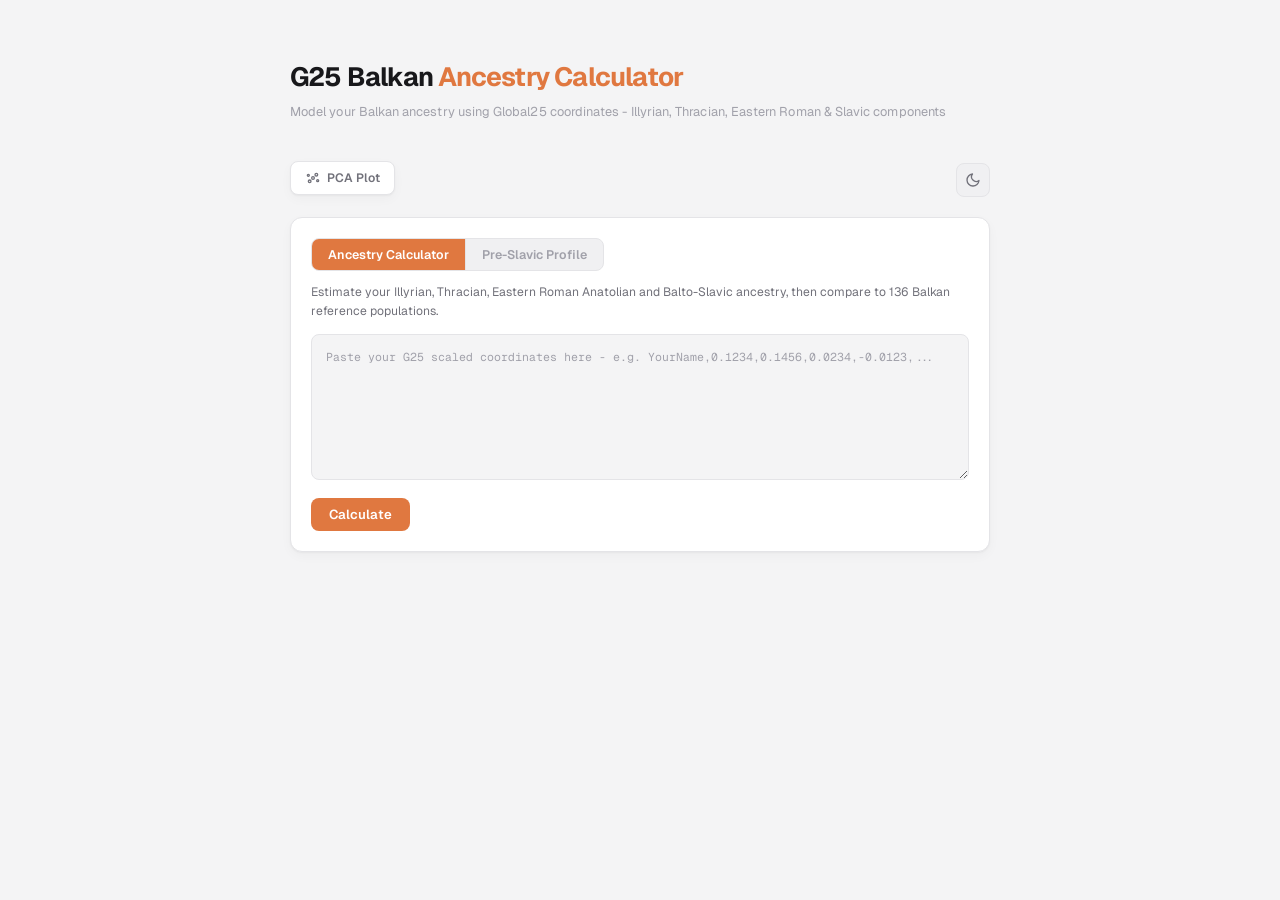
==== commit da3be422: "Add files via upload" ====
--- a/index.html
+++ b/index.html
@@ -162,7 +162,7 @@
   <div class="header-row">
     <h1>G25 Balkan <span>Ancestry Calculator</span></h1>
   </div>
-  <p class="subtitle">Model your Balkan ancestry using Global25 coordinates — Illyrian, Thracian, Eastern Roman & Slavic components</p>
+  <p class="subtitle">Model your Balkan ancestry using Global25 coordinates - Illyrian, Thracian, Eastern Roman & Slavic components</p>
   <div style="display:flex;gap:8px;margin-bottom:20px;align-items:center;justify-content:space-between;">
     <button class="pca-open-btn" style="margin-bottom:0" onclick="openPCA()">
       <svg width="16" height="16" viewBox="0 0 24 24" fill="none" stroke="currentColor" stroke-width="2"><circle cx="7" cy="17" r="2"/><circle cx="17" cy="7" r="2"/><circle cx="12" cy="12" r="2"/><circle cx="5" cy="8" r="1.5"/><circle cx="19" cy="16" r="1.5"/></svg>
@@ -179,7 +179,7 @@
       <button class="mode-btn" id="modeGhost" onclick="setMode('ghost')">Pre-Slavic Profile</button>
     </div>
     <p class="mode-hint" id="modeHint">Estimate your Illyrian, Thracian, Eastern Roman Anatolian and Balto-Slavic ancestry, then compare to 136 Balkan reference populations.</p>
-    <textarea id="coordInput" rows="3" placeholder="Paste your G25 scaled coordinates here — e.g. YourName,0.1234,0.1456,0.0234,-0.0123,..."></textarea>
+    <textarea id="coordInput" rows="3" placeholder="Paste your G25 scaled coordinates here - e.g. YourName,0.1234,0.1456,0.0234,-0.0123,..."></textarea>
     <button class="btn btn-primary" onclick="runCalculator()">Calculate</button>
   </div>
 
@@ -1426,7 +1426,9 @@
     {name:'E. Roman Anatolian',coords:SOURCES["Eastern_Roman_Anatolian"],color:'var(--orange)',labelAlign:'left'},
     {name:'Balto-Slavic',coords:SOURCES["Balto_Slavic"],color:'var(--blue)',labelAlign:'right'}
   ];
-  const srcColors=['#22c55e','#4ade80','#a3e635','#eab308','#dc2626','#3b82f6'];
+  const srcColors=isDark
+    ?['#22c55e','#4ade80','#a3e635','#eab308','#dc2626','#3b82f6']
+    :['#16a34a','#22c55e','#84cc16','#ca8a04','#dc2626','#2563eb'];
   srcAnchors.forEach((src,idx)=>{
     const proj=projectPoint(src.coords);
     const s=dataToScreen(proj[pcaDimX],proj[pcaDimY]);
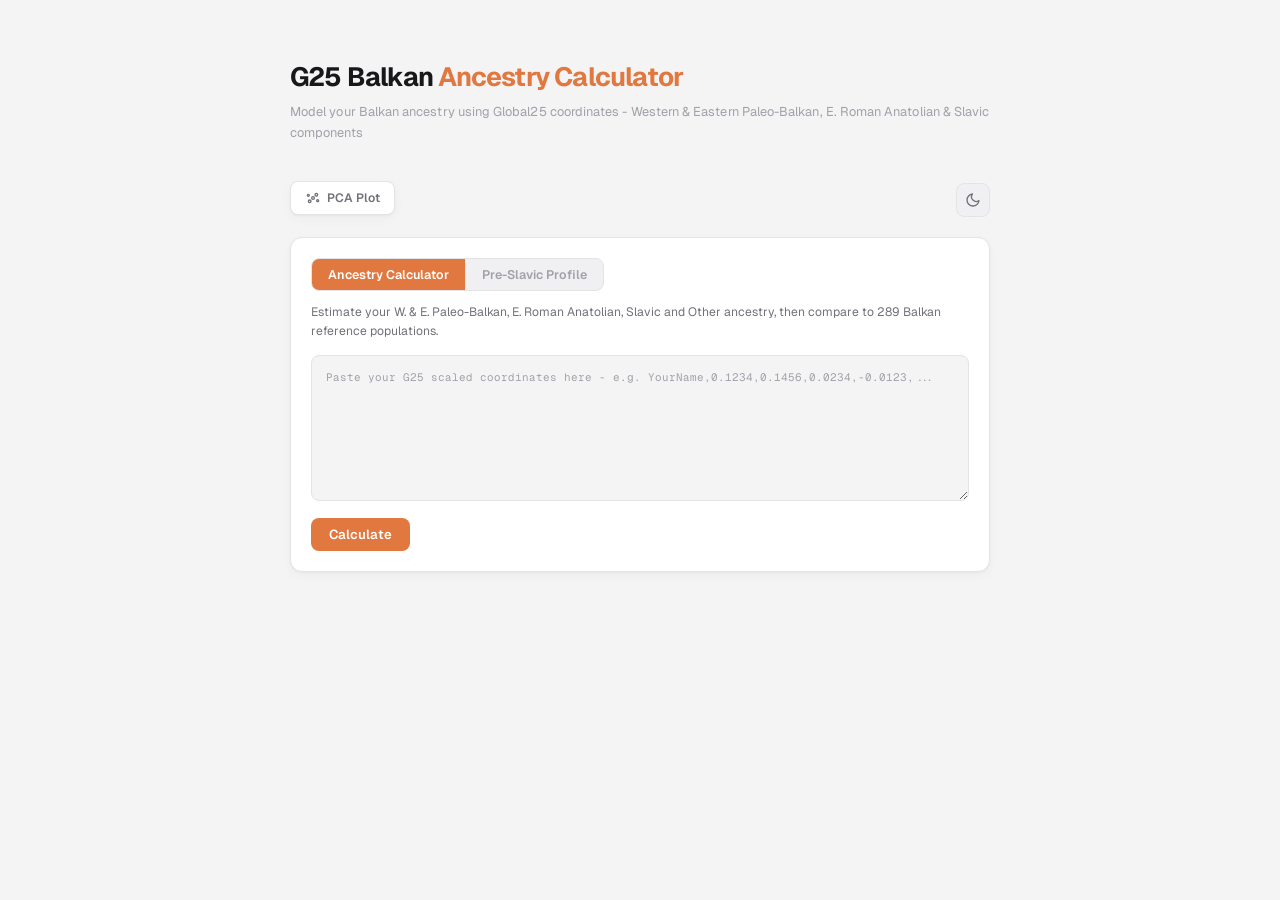
==== commit 5a5a1e12: "Update index.html" ====
--- a/index.html
+++ b/index.html
@@ -14,7 +14,7 @@
   --text:#18181b;--text2:#71717a;--text3:#a1a1aa;
   --accent:#e07840;--accent2:#f0a060;--glow:rgba(224,120,64,0.07);
   --green:#22c55e;--gold:#eab308;--orange:#dc2626;--blue:#3b82f6;
-  --illyrian:#22c55e;--thracian:#eab308;--roman:#dc2626;--slavic:#3b82f6;
+  --illyrian:#22c55e;--thracian:#eab308;--roman:#dc2626;--slavic:#3b82f6;--other:#a1a1aa;
   --shadow:0 1px 2px rgba(0,0,0,0.04),0 4px 12px rgba(0,0,0,0.03);
   --hover:rgba(0,0,0,0.03);--stripe:rgba(0,0,0,0.015);
   --pca-bg:#18181b;--pca-card:#27272a;--pca-border:#3f3f46;--pca-text:#fafafa;--pca-text2:#a1a1aa;
@@ -57,7 +57,7 @@
 .mode-hint{color:var(--text2);font-size:0.76rem;margin-bottom:14px;line-height:1.55}
 
 /* Input */
-textarea{width:100%;background:var(--bg);border:1px solid var(--border);border-radius:8px;color:var(--text);font-family:'Geist Mono',monospace;font-size:0.72rem;padding:12px 14px;resize:vertical;min-height:146px;transition:border-color 0.2s,background 0.2s;line-height:1.7}
+textarea{width:100%;background:var(--bg);border:1px solid var(--border);border-radius:8px;color:var(--text);font-family:'Geist Mono',monospace;font-size:0.68rem;padding:12px 14px;resize:vertical;min-height:146px;transition:border-color 0.2s,background 0.2s;line-height:1.7}
 textarea:focus{outline:none;border-color:var(--accent)}
 textarea::placeholder{color:var(--text3)}
 
@@ -74,12 +74,17 @@
 .admix-bar .seg-thracian{background:var(--gold)}
 .admix-bar .seg-roman{background:var(--orange)}
 .admix-bar .seg-slavic{background:var(--blue)}
-.admix-legend{display:flex;gap:18px;flex-wrap:nowrap}
+.admix-bar .seg-other{background:var(--other);color:#18181b;text-shadow:none}
+.admix-legend{display:flex;gap:10px 16px;flex-wrap:wrap}
 .legend-item{display:flex;align-items:center;gap:6px;font-size:0.76rem;white-space:nowrap}
 .legend-dot{width:8px;height:8px;border-radius:2px;flex-shrink:0}
 .legend-pct{font-family:'Geist Mono',monospace;font-weight:600;font-size:0.76rem;color:var(--text2)}
 .distance-badge{display:inline-flex;align-items:center;gap:6px;background:var(--card2);border:1px solid var(--border);border-radius:7px;padding:5px 12px;font-family:'Geist Mono',monospace;font-size:0.72rem;margin-top:10px;flex-wrap:wrap;transition:background 0.2s}
 .distance-label{color:var(--text3);font-size:0.66rem;font-family:inherit}
+.ghost-info-btn{display:inline-flex;align-items:center;justify-content:center;cursor:pointer;opacity:0.5;transition:opacity 0.15s;flex-shrink:0}
+.ghost-info-btn:hover{opacity:1}
+.ghost-info-tip{display:none;font-size:0.74rem;font-weight:400;color:var(--text2);background:var(--card2);border:1px solid var(--border);border-radius:8px;padding:10px 14px;line-height:1.55;margin-top:8px}
+.ghost-info-tip.visible{display:block}
 .distance-val{color:var(--accent);font-weight:600}
 
 /* Results */
@@ -88,7 +93,7 @@
 @keyframes fadeIn{from{opacity:0;transform:translateY(6px)}to{opacity:1;transform:translateY(0)}}
 
 /* Coords */
-.coords-display{background:var(--bg);border:1px solid var(--border);border-radius:8px;padding:10px 12px;font-family:'Geist Mono',monospace;font-size:0.64rem;color:var(--text2);word-break:break-all;line-height:1.8;max-height:80px;overflow-y:auto;transition:background 0.2s}
+.coords-display{background:var(--bg);border:1px solid var(--border);border-radius:8px;padding:10px 12px;font-family:'Geist Mono',monospace;font-size:0.72rem;color:var(--text2);word-break:break-all;line-height:1.8;max-height:80px;overflow-y:auto;transition:background 0.2s}
 .copy-btn{background:var(--card2);border:1px solid var(--border);color:var(--text2);padding:4px 10px;border-radius:6px;font-size:0.7rem;cursor:pointer;font-family:inherit;font-weight:600;transition:all 0.15s}
 .copy-btn:hover{border-color:var(--accent);color:var(--accent)}
 .section-divider{height:1px;background:var(--border);margin:18px 0}
@@ -127,7 +132,7 @@
 .map-close{background:none;border:none;color:var(--text3);font-size:1.2rem;cursor:pointer}
 .map-coords{font-family:'Geist Mono',monospace;font-size:.7rem;color:var(--text3);margin-top:8px}
 
-/* PCA Plot — theme-aware */
+/* PCA Plot - theme-aware */
 .pca-open-btn{display:inline-flex;align-items:center;gap:6px;padding:0 14px;height:34px;background:var(--card);border:1px solid var(--border);border-radius:8px;color:var(--text2);font-family:inherit;font-size:0.76rem;font-weight:600;cursor:pointer;transition:all 0.15s;margin-bottom:20px;box-shadow:var(--shadow)}
 .pca-open-btn:hover{border-color:var(--accent);color:var(--accent)}
 .pca-open-btn svg{stroke:currentColor}
@@ -162,7 +167,7 @@
   <div class="header-row">
     <h1>G25 Balkan <span>Ancestry Calculator</span></h1>
   </div>
-  <p class="subtitle">Model your Balkan ancestry using Global25 coordinates - Illyrian, Thracian, Eastern Roman & Slavic components</p>
+  <p class="subtitle">Model your Balkan ancestry using Global25 coordinates - Western & Eastern Paleo-Balkan, E. Roman Anatolian & Slavic components</p>
   <div style="display:flex;gap:8px;margin-bottom:20px;align-items:center;justify-content:space-between;">
     <button class="pca-open-btn" style="margin-bottom:0" onclick="openPCA()">
       <svg width="16" height="16" viewBox="0 0 24 24" fill="none" stroke="currentColor" stroke-width="2"><circle cx="7" cy="17" r="2"/><circle cx="17" cy="7" r="2"/><circle cx="12" cy="12" r="2"/><circle cx="5" cy="8" r="1.5"/><circle cx="19" cy="16" r="1.5"/></svg>
@@ -178,14 +183,25 @@
       <button class="mode-btn active" id="modeNormal" onclick="setMode('normal')">Ancestry Calculator</button>
       <button class="mode-btn" id="modeGhost" onclick="setMode('ghost')">Pre-Slavic Profile</button>
     </div>
-    <p class="mode-hint" id="modeHint">Estimate your Illyrian, Thracian, Eastern Roman Anatolian and Balto-Slavic ancestry, then compare to 136 Balkan reference populations.</p>
+    <p class="mode-hint" id="modeHint">Estimate your W. & E. Paleo-Balkan, E. Roman Anatolian, Slavic and Other ancestry, then compare to 289 Balkan reference populations.</p>
     <textarea id="coordInput" rows="3" placeholder="Paste your G25 scaled coordinates here - e.g. YourName,0.1234,0.1456,0.0234,-0.0123,..."></textarea>
     <button class="btn btn-primary" onclick="runCalculator()">Calculate</button>
   </div>
 
   <div class="results" id="results">
     <div class="card">
-      <h2>Admixture Results</h2>
+      <div style="display:flex;justify-content:space-between;align-items:center;margin-bottom:12px;">
+        <h2 style="margin-bottom:0">Admixture Results</h2>
+        <button class="copy-btn" onclick="toggleEditSources()" id="editSourcesBtn">Edit Sources</button>
+      </div>
+      <div id="editSourcesPanel" style="display:none;margin-bottom:14px;">
+        <p style="color:var(--text2);font-size:0.76rem;margin-bottom:6px;line-height:1.5;">One source per line: <code style="font-size:0.68rem;background:var(--card2);padding:1px 4px;border-radius:3px;">Name,PC1,PC2,...PC25</code>. Edit names, swap coordinates, add or remove lines.</p>
+        <textarea id="sourcesTextarea" style="width:100%;background:var(--bg);border:1px solid var(--border);border-radius:8px;color:var(--text);font-family:'Geist Mono',monospace;font-size:0.68rem;padding:10px;resize:vertical;min-height:110px;line-height:1.6;transition:background 0.2s,border-color 0.2s;"></textarea>
+        <div style="display:flex;gap:6px;margin-top:8px;">
+          <button class="copy-btn" onclick="applyEditSources()">Apply</button>
+          <button class="copy-btn" onclick="resetEditSources()">Reset to default</button>
+        </div>
+      </div>
       <div class="admix-bar-container">
         <div class="admix-bar" id="admixBar"></div>
         <div class="admix-legend" id="admixLegend"></div>
@@ -193,28 +209,66 @@
       <div class="distance-badge" style="margin-top:14px;">
         <span class="distance-label">Fit distance</span>
         <span class="distance-val" id="fitDist"></span>
-        <span class="distance-label" style="margin-left:4px;">— lower is better, &lt;0.02 is good</span>
+        <span class="distance-label" style="margin-left:4px;">- lower is better, &lt;0.02 is good</span>
+      </div>
+      <div style="display:flex;justify-content:flex-end;margin-top:10px;">
+        <button class="copy-btn" onclick="document.getElementById('srcInfoPanel').style.display=document.getElementById('srcInfoPanel').style.display==='none'?'block':'none'" style="font-size:0.7rem;opacity:0.7">What do these mean?</button>
+      </div>
+      <div id="srcInfoPanel" style="display:none;margin-top:8px;padding:14px;background:var(--card2);border-radius:8px;font-size:0.76rem;line-height:1.7;color:var(--text2);border:1px solid var(--border);">
+        <p style="margin:0 0 8px"><strong style="color:var(--text)">W. Paleo-Balkan</strong> - Pre-Roman western Balkan ancestry. Average of Southern Illyrian, Northern Illyrian, Illyrian, Dardanian, and Bronze Age Western Balkan ancient DNA samples. Highest in Albanians and western Balkan populations.</p>
+        <p style="margin:0 0 8px"><strong style="color:var(--text)">E. Paleo-Balkan</strong> - Pre-Roman eastern Balkan ancestry. Average of Thracian and Dacian ancient DNA samples. Highest in Bulgarians and eastern Balkan populations.</p>
+        <p style="margin:0 0 8px"><strong style="color:var(--text)">E. Roman Anatolian</strong> - Ancestry associated with the Eastern Roman (Byzantine) Empire and Anatolian populations. Highest in Greeks and populations with strong Byzantine influence.</p>
+        <p style="margin:0 0 8px"><strong style="color:var(--text)">Slavic</strong> - Ancestry from medieval Slavic migrations into the Balkans. Derived from Baltic Bronze Age samples representing the Proto-Slavic source population.</p>
+        <p style="margin:0"><strong style="color:var(--text)">Other</strong> - Non-local ancestry not captured by the four main sources. Average of South Asian proxy and Turkic samples. Primarily detects Roma and Ottoman-era Turkic admixture. Most Balkan populations score 0%.</p>
       </div>
     </div>
 
       <div class="card">
       <div style="display:flex;justify-content:space-between;align-items:center;margin-bottom:12px;">
         <h2 style="margin-bottom:0">Distance to Balkan Samples</h2>
-        <button class="copy-btn" onclick="downloadResults()">Copy results</button>
+        <div style="display:flex;gap:6px;">
+          <button class="copy-btn" onclick="toggleEditSamples()" id="editSamplesBtn">Edit Samples</button>
+          <button class="copy-btn" onclick="downloadResults()">Copy results</button>
+        </div>
+      </div>
+      <div id="editSamplesPanel" style="display:none;margin-bottom:14px;">
+        <p style="color:var(--text2);font-size:0.76rem;margin-bottom:6px;line-height:1.5;">One sample per line: <code style="font-size:0.68rem;background:var(--card2);padding:1px 4px;border-radius:3px;">Name,PC1,PC2,...PC25</code>. Add, edit, or remove reference populations.</p>
+        <textarea id="samplesTextarea" style="width:100%;background:var(--bg);border:1px solid var(--border);border-radius:8px;color:var(--text);font-family:'Geist Mono',monospace;font-size:0.68rem;padding:10px;resize:vertical;min-height:180px;line-height:1.5;transition:background 0.2s,border-color 0.2s;"></textarea>
+        <div style="display:flex;gap:6px;margin-top:8px;">
+          <button class="copy-btn" onclick="applyEditSamples()">Apply</button>
+          <button class="copy-btn" onclick="resetEditSamples()">Reset to default</button>
+        </div>
       </div>
       
       <div class="period-filters" id="comparePeriodFilters">
         <button class="filter-btn active" onclick="filterComparePeriod('all',this)">All</button>
-        <button class="filter-btn" onclick="filterComparePeriod('modern',this)">Modern<span class="filter-sub">Present-day</span></button>
-        <button class="filter-btn" onclick="filterComparePeriod('ancient',this)">Ancient<span class="filter-sub">All periods</span></button>
+        <button class="filter-btn" onclick="filterComparePeriod('modern',this)">Modern</button>
+        <button class="filter-btn" onclick="filterComparePeriod('ancient',this)">Ancient</button>
       </div>
+      <input type="text" id="compareSearchInput" placeholder="Filter by name..." oninput="renderCompareDistTable(currentComparePeriod)" style="width:100%;background:var(--bg);border:1px solid var(--border);border-radius:8px;color:var(--text);font-family:inherit;font-size:0.76rem;padding:7px 12px;margin-bottom:10px;transition:background 0.2s,border-color 0.2s;">
       <div id="compareDistTableWrap"></div>
     </div>
   </div>
 
   <div class="results" id="ghostResults">
     <div class="card">
-      <h2>Pre-Slavic Profile</h2>
+      <div style="display:flex;justify-content:space-between;align-items:center;margin-bottom:12px;">
+        <h2 style="display:inline-flex;align-items:center;gap:8px;margin-bottom:0;">Pre-Slavic Profile
+          <span class="ghost-info-btn" onclick="document.getElementById('ghostInfoTip').classList.toggle('visible')" title="How does this work?">
+            <svg width="15" height="15" viewBox="0 0 24 24" fill="none" stroke="var(--text3)" stroke-width="2" stroke-linecap="round" stroke-linejoin="round"><circle cx="12" cy="12" r="10"/><line x1="12" y1="16" x2="12" y2="12"/><line x1="12" y1="8" x2="12.01" y2="8"/></svg>
+          </span>
+        </h2>
+        <button class="copy-btn" onclick="toggleGhostEditSources()" id="ghostEditSourcesBtn">Edit Sources</button>
+      </div>
+      <div class="ghost-info-tip" id="ghostInfoTip">This mode removes the Slavic component from your coordinates and shows what your pre-Slavic ancestry profile would look like. Higher Slavic % means less stable results.</div>
+      <div id="ghostEditSourcesPanel" style="display:none;margin-bottom:14px;">
+        <p style="color:var(--text2);font-size:0.76rem;margin-bottom:6px;line-height:1.5;">Edit the pre-Slavic source populations. One per line: <code style="font-size:0.68rem;background:var(--card2);padding:1px 4px;border-radius:3px;">Name,PC1,...PC25</code></p>
+        <textarea id="ghostSourcesTextarea" style="width:100%;background:var(--bg);border:1px solid var(--border);border-radius:8px;color:var(--text);font-family:'Geist Mono',monospace;font-size:0.68rem;padding:10px;resize:vertical;min-height:90px;line-height:1.6;transition:background 0.2s,border-color 0.2s;"></textarea>
+        <div style="display:flex;gap:6px;margin-top:8px;">
+          <button class="copy-btn" onclick="applyGhostEditSources()">Apply</button>
+          <button class="copy-btn" onclick="resetGhostEditSources()">Reset to default</button>
+        </div>
+      </div>
       <div class="admix-bar-container">
         <div class="admix-bar" id="ghostAdmixBar"></div>
         <div class="admix-legend" id="ghostAdmixLegend"></div>
@@ -222,7 +276,17 @@
       <div class="distance-badge" style="margin-top:14px;">
         <span class="distance-label">Fit distance</span>
         <span class="distance-val" id="ghostFitDist"></span>
-        <span class="distance-label" style="margin-left:4px;">— higher values indicate more noise from Slavic subtraction</span>
+        <span class="distance-label" style="margin-left:4px;">- higher values indicate more noise from Slavic subtraction</span>
+      </div>
+      <div style="display:flex;justify-content:flex-end;margin-top:10px;">
+        <button class="copy-btn" onclick="document.getElementById('ghostSrcInfoPanel').style.display=document.getElementById('ghostSrcInfoPanel').style.display==='none'?'block':'none'" style="font-size:0.7rem;opacity:0.7">What do these mean?</button>
+      </div>
+      <div id="ghostSrcInfoPanel" style="display:none;margin-top:8px;padding:14px;background:var(--card2);border-radius:8px;font-size:0.76rem;line-height:1.7;color:var(--text2);border:1px solid var(--border);">
+        
+        <p style="margin:0 0 8px"><strong style="color:var(--text)">W. Paleo-Balkan</strong> - Pre-Roman western Balkan ancestry. Average of Southern Illyrian, Northern Illyrian, Illyrian, Dardanian, and Bronze Age Western Balkan ancient DNA samples.</p>
+        <p style="margin:0 0 8px"><strong style="color:var(--text)">E. Paleo-Balkan</strong> - Pre-Roman eastern Balkan ancestry. Average of Thracian and Dacian ancient DNA samples.</p>
+        <p style="margin:0 0 8px"><strong style="color:var(--text)">E. Roman Anatolian</strong> - Ancestry associated with the Eastern Roman (Byzantine) Empire and Anatolian populations.</p>
+        <p style="margin:0"><strong style="color:var(--text)">Other</strong> - Non-local ancestry not captured by the main sources. Average of South Asian proxy and Turkic samples.</p>
       </div>
 
       <div class="section-divider"></div>
@@ -233,13 +297,25 @@
     </div>
 
     <div class="card">
-      <h2>Pre-Slavic Distance to Samples</h2>
+      <div style="display:flex;justify-content:space-between;align-items:center;margin-bottom:12px;">
+        <h2 style="margin-bottom:0">Pre-Slavic Distance to Samples</h2>
+        <button class="copy-btn" onclick="toggleGhostEditSamples()" id="ghostEditSamplesBtn">Edit Samples</button>
+      </div>
+      <div id="ghostEditSamplesPanel" style="display:none;margin-bottom:14px;">
+        <p style="color:var(--text2);font-size:0.76rem;margin-bottom:6px;line-height:1.5;">One sample per line: <code style="font-size:0.68rem;background:var(--card2);padding:1px 4px;border-radius:3px;">Name,PC1,...PC25</code></p>
+        <textarea id="ghostSamplesTextarea" style="width:100%;background:var(--bg);border:1px solid var(--border);border-radius:8px;color:var(--text);font-family:'Geist Mono',monospace;font-size:0.68rem;padding:10px;resize:vertical;min-height:180px;line-height:1.5;transition:background 0.2s,border-color 0.2s;"></textarea>
+        <div style="display:flex;gap:6px;margin-top:8px;">
+          <button class="copy-btn" onclick="applyGhostEditSamples()">Apply</button>
+          <button class="copy-btn" onclick="resetGhostEditSamples()">Reset to default</button>
+        </div>
+      </div>
       
       <div class="period-filters" id="periodFilters">
         <button class="filter-btn active" onclick="filterPeriod('all',this)">All</button>
-        <button class="filter-btn" onclick="filterPeriod('modern',this)">Modern<span class="filter-sub">Present-day</span></button>
-        <button class="filter-btn" onclick="filterPeriod('ancient',this)">Ancient<span class="filter-sub">All periods</span></button>
+        <button class="filter-btn" onclick="filterPeriod('modern',this)">Modern</button>
+        <button class="filter-btn" onclick="filterPeriod('ancient',this)">Ancient</button>
       </div>
+      <input type="text" id="ghostSearchInput" placeholder="Filter by name..." oninput="renderDistTable(currentGhostPeriod)" style="width:100%;background:var(--bg);border:1px solid var(--border);border-radius:8px;color:var(--text);font-family:inherit;font-size:0.76rem;padding:7px 12px;margin-bottom:10px;transition:background 0.2s,border-color 0.2s;">
       <div id="distTableWrap"></div>
     </div>
   </div>
@@ -251,7 +327,7 @@
     <div class="pca-header">
       <div>
         <div class="pca-title">Balkan PCA Plot</div>
-        <div class="pca-sub">Sub-PCA on 136 Balkan samples — X: Mediterranean ↔ Slavic, Y: East Med ↔ Paleo-Balkan</div>
+        <div class="pca-sub">Sub-PCA on 136 Balkan samples - X: Mediterranean ↔ Slavic, Y: East Med ↔ Paleo-Balkan</div>
       </div>
       <button class="pca-close" onclick="closePCA()">✕</button>
     </div>
@@ -314,85 +390,33 @@
 };
 
 // Sub-sources for splitting Paleo_Balkan
-const ILLYRIAN = [0.1243859,0.1465071,0.0393463,0.0040999,0.0327894,0.0011899,0.0025067,0.0030798,0.0027433,0.0189841,0.0015850,0.0070336,-0.0136489,-0.0043525,-0.0077161,0.0013982,0.0083689,0.0014019,0.0042270,-0.0044539,-0.0064386,0.0013884,-0.0015956,0.0028147,-0.0057528];
-const THRACIAN = [0.1206524,0.1614692,0.0061597,-0.0533411,0.0286940,-0.0185793,0.0004028,-0.0016704,0.0077914,0.0369330,0.0040827,0.0073218,-0.0160481,0.0006160,-0.0200024,-0.0128296,0.0073266,0.0047115,0.0090804,-0.0103859,-0.0072965,0.0048281,-0.0034158,0.0034486,-0.0077950];
+// West Paleo-Balkan = avg(S.Illyrian + N.Illyrian + Illyrian + Dardanian + BA_Western_Balkan)
+const ILLYRIAN = [0.1254733,0.1510777,0.0289528,-0.0069810,0.0306562,-0.0052460,0.0010573,-0.0005133,0.0061612,0.0274225,0.0010459,0.0086420,-0.0156761,-0.0076628,-0.0073867,-0.0024797,0.0072221,0.0019360,0.0055459,-0.0056374,-0.0056342,0.0021051,-0.0016340,0.0042137,-0.0030318];
+// East Paleo-Balkan = avg(Thracian + Dacian)
+const THRACIAN = [0.1213592,0.1506128,0.0171652,-0.0314610,0.0302047,-0.0135863,-0.0012739,0.0002535,0.0094362,0.0335919,0.0034265,0.0047130,-0.0112210,-0.0012377,-0.0163788,-0.0015624,0.0082478,0.0024904,0.0092763,-0.0067160,-0.0089558,0.0086309,-0.0021088,0.0032368,-0.0005612];
 
 // Display keys: 4-way output after splitting Paleo_Balkan
-const SRC_KEYS = ["Illyrian", "Thracian", "Eastern_Roman_Anatolian", "Balto_Slavic"];
-const SRC_COLORS = ["illyrian", "thracian", "roman", "slavic"];
-const SRC_LABELS = ["Illyrian", "Thracian", "Eastern Roman Anatolian", "Balto-Slavic"];
+let SRC_KEYS = ["Western_Paleo_Balkan", "Eastern_Paleo_Balkan", "Eastern_Roman_Anatolian", "Balto_Slavic", "Other"];
+let SRC_COLORS = ["illyrian", "thracian", "roman", "slavic", "other"];
+let SRC_LABELS = ["W. Paleo-Balkan", "E. Paleo-Balkan", "E. Roman Anatolian", "Slavic", "Other"];
+
+// Other = avg(Shahr-i-Sokhta_BA2 + Turkic)
+const OTHER_SRC = [0.0492855,-0.1388225,-0.0728710,0.0646450,-0.0671510,0.0319840,0.0061690,0.0086995,0.0123125,0.0095500,-0.0149770,0.0035665,-0.0033665,-0.0010670,0.0034340,0.0025190,0.0050545,-0.0004055,0.0026285,0.0031390,-0.0054910,0.0005810,-0.0030950,-0.0023580,-0.0032215];
 
 // === BALKAN REFERENCE SAMPLES (embedded) ===
-const BALKAN_SAMPLES = [];
-
-const RAW_DATA = `Albania_BronzeAge_IronAge(1600BCE-300BCE),0.1231566,0.1523294,0.0274544,-0.0156332,0.0270818,-0.0087572,0.000987,-0.0007846,-0.0003274,0.0256952,0.0030206,0.005785,-0.0189098,-0.0070464,-0.0095546,-0.0063644,0.0069624,-0.00038,0.0027652,-0.0069534,-0.009084,0.0029182,-0.002687,0.0059286,-0.0058678
-Albania_EarlyModern_Roma(1500-1800CE),0.0859365,0.0619475,-0.060528,0.0176035,-0.018773,0.0119925,0.0005875,0.001615,0.011862,0.015946,-0.001786,-0.0028475,0.0026015,0.008326,-0.013233,-0.0104085,0.0068455,-0.001457,0.003771,-0.000375,0.002059,0.001113,0.000801,0.00235,0.0016165
-Albania_EarlyBronzeAge_outlier(2800-2200BCE),0.122929,0.118817,0.033564,0.045543,-0.008309,0.01255,0.008225,-0.000462,-0.026384,-0.012392,-0.002273,0.000749,-0.006838,0.002477,0.014251,-0.009679,-0.014212,0.003927,0.010307,-0.00988,-0.010731,-0.003091,0.014666,0.010845,-0.011496
-Albania_IronAge(800-300BCE),0.132035,0.156392,0.034695,-0.011628,0.035083,-0.001952,0.00329,0.000692,0.002659,0.031345,0.008607,0.016785,-0.023934,-0.004404,-0.013572,0.000663,0.011865,0.006714,0.011313,-0.010005,-0.007736,-0.000371,-0.002588,0.007832,-0.007784
-Albania_LateNeolithic_Chalcolithic(4500-3000BCE),0.123498,0.1858415,0.003394,-0.1022295,0.04647,-0.0471325,-0.003995,-0.0010385,0.037939,0.082553,0.0086065,0.013638,-0.023265,0.0030275,-0.040241,-0.017104,0.0095835,-0.0004435,0.0086735,-0.0171335,-0.011667,0.0051315,-0.0044985,-0.0023495,-0.008921
-Albania_MiddleBronzeAge(2200-1600BCE),0.125205,0.14319,0.019233,0.003876,0.032621,-0.019522,0.00658,-0.011999,0.008795,0.033531,0.001461,0.005095,-0.006541,-0.021469,-0.010043,0.004773,0.02725,-0.009755,0.001383,0.008754,-0.003993,0.006677,0.009737,0.01205,0.007424
-Albania_Medieval(600-1500CE),0.1206525,0.1543605,0.0143305,-0.03553,0.024312,-0.007251,-0.002115,-0.001269,0.003068,0.019864,0.0020295,0.005545,-0.013082,0.0008255,-0.0192725,-0.012596,0.010561,-0.002154,0.008296,-0.0155075,-0.009421,0.0030295,0.0003695,-0.0013855,0
-Albania_Modern(1500-1900CE),0.1220184,0.1486734,0.014934,-0.0221578,0.0270204,-0.0087572,0.002491,0.0023998,0.0008998,0.0174582,0.0027282,0.0060248,-0.0076114,0.006936,-0.0207924,0.0010872,0.0178106,0.00038,0.0054804,-0.0047522,-0.0116046,0.0032892,0.0015038,0.0046272,-0.0064664
-BosniaHerzegovina_Medieval(600-1500CE),0.126344,0.131003,0.065242,0.05168,0.030775,0.02761,0.009635,0.009692,-0.007363,-0.010752,-0.005846,-0.002248,0.004757,0.030552,-0.010858,-0.006099,-0.015255,-0.001394,0.006536,-0.009004,-0.008859,0.000124,0.015529,0.001325,0.002036`;
-
-// Parse all samples from the output file
-function loadSamples() {
-  // We already have all the data - parse it from the file content stored in JS
-  // For brevity we loaded partial above; the full set is loaded at page init via fetch or inline
-}
 
 // Full dataset will be loaded from inline data below
 let ALL_SAMPLES = [];
 
 // === MATH: Constrained Least Squares ===
 function solveHybrid(target) {
-  // Step 1: Stable 3-way solve (Paleo_Balkan + E.Roman + Slavic)
-  const src3 = [SOURCES["Paleo_Balkan"], SOURCES["Eastern_Roman_Anatolian"], SOURCES["Balto_Slavic"]];
-  const p3 = solveConstrained(target, src3);
-  
-  // Step 2: Split Paleo_Balkan portion between Illyrian and Thracian
-  const paleoPct = p3.proportions[0];
-  let bestAlpha = 0.5, bestDist = Infinity;
-  
-  // Golden section search for optimal alpha in [0,1]
-  for (let steps = 0; steps < 200; steps++) {
-    const alpha = steps / 199;
-    let dist = 0;
-    for (let k = 0; k < 25; k++) {
-      const pred = (paleoPct * alpha) * ILLYRIAN[k] + (paleoPct * (1 - alpha)) * THRACIAN[k]
-                 + p3.proportions[1] * src3[1][k] + p3.proportions[2] * src3[2][k];
-      dist += (target[k] - pred) ** 2;
-    }
-    if (dist < bestDist) { bestDist = dist; bestAlpha = alpha; }
-  }
-  
-  // Fine-tune around best alpha
-  const lo = Math.max(0, bestAlpha - 0.01), hi = Math.min(1, bestAlpha + 0.01);
-  for (let steps = 0; steps < 100; steps++) {
-    const alpha = lo + (hi - lo) * steps / 99;
-    let dist = 0;
-    for (let k = 0; k < 25; k++) {
-      const pred = (paleoPct * alpha) * ILLYRIAN[k] + (paleoPct * (1 - alpha)) * THRACIAN[k]
-                 + p3.proportions[1] * src3[1][k] + p3.proportions[2] * src3[2][k];
-      dist += (target[k] - pred) ** 2;
-    }
-    if (dist < bestDist) { bestDist = dist; bestAlpha = alpha; }
-  }
-  
-  return {
-    proportions: [
-      paleoPct * bestAlpha,           // Illyrian
-      paleoPct * (1 - bestAlpha),     // Thracian
-      p3.proportions[1],              // E. Roman
-      p3.proportions[2]               // Slavic
-    ],
-    distance: Math.sqrt(bestDist),
-    slavicPct: p3.proportions[2]  // Store for ghost removal
-  };
+  // Direct 5-way solve: W.PB + E.PB + ERA + Slavic + Other
+  const src5 = [ILLYRIAN, THRACIAN, SOURCES["Eastern_Roman_Anatolian"], SOURCES["Balto_Slavic"], OTHER_SRC];
+  const p5 = solveConstrained(target, src5);
+  return { proportions: p5.proportions, distance: p5.distance };
 }
 
 function solveConstrained(target, sources) {
-  // Robust 3-way constrained least squares using projected gradient + analytical subsets
   const n = sources.length;
   const d = target.length;
   
@@ -411,51 +435,58 @@
     let cumsum = 0, rho = 0;
     for (let j = 0; j < n; j++) {
       cumsum += u[j];
-      if (u[j] + (1 - cumsum) / (j + 1) > 0) rho = j;
+      if (u[j] - (cumsum - 1) / (j + 1) > 0) rho = j;
     }
-    let s = 0;
-    for (let j = 0; j <= rho; j++) s += u[j];
-    const theta = (s - 1) / (rho + 1);
+    const theta = (u.slice(0, rho + 1).reduce((a, b) => a + b, 0) - 1) / (rho + 1);
     return v.map(x => Math.max(x - theta, 0));
   }
   
   let bestP = new Array(n).fill(1 / n);
   let bestDist = computeDist(bestP);
   
-  // Projected gradient descent from multiple starts
+  // Multiple gradient descent runs
   const starts = [new Array(n).fill(1 / n)];
   for (let i = 0; i < n; i++) {
-    const s = new Array(n).fill(0.02);
-    s[i] = 1 - 0.02 * (n - 1);
+    const s = new Array(n).fill(0.01);
+    s[i] = 1 - 0.01 * (n - 1);
+    starts.push(s);
+  }
+  // Random-ish starts
+  for (let r = 0; r < n * 2; r++) {
+    const s = [];
+    let rem = 1;
+    for (let i = 0; i < n - 1; i++) {
+      const v = rem * ((r * 7 + i * 13) % 100) / 100;
+      s.push(v);
+      rem -= v;
+    }
+    s.push(rem);
     starts.push(s);
   }
   
   for (const start of starts) {
     let p = [...start];
-    let lr = 0.5;
-    for (let iter = 0; iter < 1500; iter++) {
+    for (let iter = 0; iter < 4000; iter++) {
+      const lr = 0.3 / (1 + iter * 0.005);
       const grad = new Array(n).fill(0);
-      for (let i = 0; i < n; i++) {
-        for (let k = 0; k < d; k++) {
-          let pred = 0;
-          for (let j = 0; j < n; j++) pred += p[j] * sources[j][k];
-          grad[i] += 2 * (pred - target[k]) * sources[i][k];
-        }
+      for (let k = 0; k < d; k++) {
+        let pred = 0;
+        for (let j = 0; j < n; j++) pred += p[j] * sources[j][k];
+        const err = pred - target[k];
+        for (let i = 0; i < n; i++) grad[i] += 2 * err * sources[i][k];
       }
-      const pNew = projectSimplex(p.map((v, i) => v - lr * grad[i]));
-      if (computeDist(pNew) < computeDist(p)) { p = pNew; lr *= 1.05; }
-      else { lr *= 0.5; }
-      if (lr < 1e-15) break;
+      p = projectSimplex(p.map((v, i) => v - lr * grad[i]));
     }
     const dist = computeDist(p);
     if (dist < bestDist) { bestDist = dist; bestP = [...p]; }
   }
   
-  // Also try analytical subsets
+  // Analytical subsets (exact for each active set)
   for (let mask = 1; mask < (1 << n); mask++) {
     const active = [];
     for (let i = 0; i < n; i++) if (mask & (1 << i)) active.push(i);
     const k = active.length;
+    // Build normal equations with sum-to-1 constraint via Lagrange
     const A = [], b = [];
     for (let i = 0; i < k; i++) {
       A.push([]);
@@ -534,6 +565,237 @@
 let currentLabel = 'Target';
 let ghostCoords = null;
 let currentMode = 'normal';
+let currentComparePeriod = 'modern';
+let currentGhostPeriod = 'ancient';
+
+// Default source data for reset
+const DEFAULT_SRC_DATA = [
+  {key:'Western_Paleo_Balkan', label:'W. Paleo-Balkan', coords:[...ILLYRIAN]},
+  {key:'Eastern_Paleo_Balkan', label:'E. Paleo-Balkan', coords:[...THRACIAN]},
+  {key:'Eastern_Roman_Anatolian', label:'E. Roman Anatolian', coords:[...SOURCES["Eastern_Roman_Anatolian"]]},
+  {key:'Balto_Slavic', label:'Slavic', coords:[...SOURCES["Balto_Slavic"]]},
+  {key:'Other', label:'Other', coords:[...OTHER_SRC]}
+];
+const DEFAULT_SOURCES_TEXT = DEFAULT_SRC_DATA.map(s => s.label + ',' + s.coords.join(',')).join('\n');
+let DEFAULT_SAMPLES_TEXT = '';
+let editableSources = DEFAULT_SRC_DATA.map(s => ({...s}));
+
+function toggleEditSources() {
+  const panel = document.getElementById('editSourcesPanel');
+  const btn = document.getElementById('editSourcesBtn');
+  if (panel.style.display === 'none') {
+    const lines = editableSources.map(s => s.label + ',' + s.coords.join(','));
+    document.getElementById('sourcesTextarea').value = lines.join('\n');
+    panel.style.display = 'block';
+    btn.textContent = 'Close';
+  } else {
+    panel.style.display = 'none';
+    btn.textContent = 'Edit Sources';
+  }
+}
+
+function applyEditSources() {
+  const text = document.getElementById('sourcesTextarea').value.trim();
+  const lines = text.split('\n').filter(l => l.trim());
+  const colorPool = ['illyrian','thracian','roman','slavic','other'];
+  const hexPool = ['#22c55e','#eab308','#dc2626','#3b82f6','#a1a1aa','#a855f7','#ec4899','#06b6d4','#f97316'];
+  
+  const newSources = [];
+  lines.forEach((line, idx) => {
+    const parts = line.split(',');
+    if (parts.length < 26) return;
+    const name = parts[0].trim();
+    const key = name.replace(/ /g, '_');
+    const coords = parts.slice(1, 26).map(Number);
+    if (coords.some(isNaN)) return;
+    newSources.push({key, label:name, coords});
+  });
+  
+  if (newSources.length === 0) { alert('No valid sources found.'); return; }
+  
+  editableSources = newSources;
+  SRC_KEYS = newSources.map(s => s.key);
+  SRC_LABELS = newSources.map(s => s.label);
+  SRC_COLORS = newSources.map((_, i) => colorPool[i % colorPool.length]);
+  
+  if (currentTarget) {
+    const result = solveFlexible(currentTarget, newSources.map(s => s.coords));
+    currentResult = { proportions: result.proportions, distance: result.distance };
+    // Render with inline hex colors
+    const bar = document.getElementById('admixBar');
+    const legend = document.getElementById('admixLegend');
+    bar.innerHTML = '';
+    legend.innerHTML = '';
+    for (let i = 0; i < result.proportions.length; i++) {
+      const pct = result.proportions[i] * 100;
+      if (pct < 0.1) continue;
+      const hex = hexPool[i % hexPool.length];
+      const seg = document.createElement('div');
+      seg.style.cssText = `background:${hex};display:flex;align-items:center;justify-content:center;font-size:0.68rem;font-weight:700;color:#fff;text-shadow:0 1px 2px rgba(0,0,0,0.2);transition:width 0.4s ease;min-width:0;overflow:hidden;white-space:nowrap;width:${pct}%`;
+      seg.textContent = pct >= 5 ? pct.toFixed(1) + '%' : '';
+      bar.appendChild(seg);
+      legend.innerHTML += `<div class="legend-item"><span class="legend-dot" style="background:${hex}"></span><span>${SRC_LABELS[i]}</span><span class="legend-pct">${pct.toFixed(1)}%</span></div>`;
+    }
+    document.getElementById('fitDist').textContent = result.distance.toFixed(8);
+  }
+  
+  document.getElementById('editSourcesPanel').style.display = 'none';
+  document.getElementById('editSourcesBtn').textContent = 'Edit Sources';
+}
+
+function resetEditSources() {
+  document.getElementById('sourcesTextarea').value = DEFAULT_SOURCES_TEXT;
+  applyEditSources();
+}
+
+function solveFlexible(target, sourceCoords) {
+  return solveConstrained(target, sourceCoords);
+}
+
+function toggleEditSamples() {
+  const panel = document.getElementById('editSamplesPanel');
+  const btn = document.getElementById('editSamplesBtn');
+  const btn2 = document.getElementById('editSamplesBtn2');
+  if (panel.style.display === 'none') {
+    document.getElementById('samplesTextarea').value = ALL_SAMPLES.map(s => s.name + ',' + s.coords.join(',')).join('\n');
+    panel.style.display = 'block';
+    if (btn) btn.textContent = 'Close';
+    if (btn2) btn2.textContent = 'Close';
+    // Scroll to panel
+    panel.scrollIntoView({behavior:'smooth',block:'nearest'});
+  } else {
+    panel.style.display = 'none';
+    if (btn) btn.textContent = 'Edit Samples';
+    if (btn2) btn2.textContent = 'Edit Samples';
+  }
+}
+
+function applyEditSamples() {
+  const text = document.getElementById('samplesTextarea').value.trim();
+  const lines = text.split('\n').filter(l => l.trim());
+  ALL_SAMPLES.length = 0;
+  lines.forEach(line => {
+    const parts = line.split(',');
+    if (parts.length < 26) return;
+    const name = parts[0].trim();
+    const coords = parts.slice(1, 26).map(Number);
+    if (coords.some(isNaN)) return;
+    ALL_SAMPLES.push({ name, coords });
+  });
+  if (currentTarget) showCompareDistances();
+  if (ghostCoords) showDistances();
+  document.getElementById('editSamplesPanel').style.display = 'none';
+  const btn = document.getElementById('editSamplesBtn');
+  const btn2 = document.getElementById('editSamplesBtn2');
+  if (btn) btn.textContent = 'Edit Samples';
+  if (btn2) btn2.textContent = 'Edit Samples';
+}
+
+function resetEditSamples() {
+  document.getElementById('samplesTextarea').value = DEFAULT_SAMPLES_TEXT;
+  applyEditSamples();
+}
+
+// Ghost (Pre-Slavic) edit functions
+const DEFAULT_GHOST_SOURCES_TEXT = [
+  'W. Paleo-Balkan,' + ILLYRIAN.join(','),
+  'E. Paleo-Balkan,' + THRACIAN.join(','),
+  'E. Roman Anatolian,' + SOURCES["Eastern_Roman_Anatolian"].join(','),
+  'Other,' + OTHER_SRC.join(',')
+].join('\n');
+let ghostEditSources = null; // null = use defaults
+
+function toggleGhostEditSources() {
+  const panel = document.getElementById('ghostEditSourcesPanel');
+  const btn = document.getElementById('ghostEditSourcesBtn');
+  if (panel.style.display === 'none') {
+    document.getElementById('ghostSourcesTextarea').value = ghostEditSources || DEFAULT_GHOST_SOURCES_TEXT;
+    panel.style.display = 'block';
+    btn.textContent = 'Close';
+  } else {
+    panel.style.display = 'none';
+    btn.textContent = 'Edit Sources';
+  }
+}
+
+function applyGhostEditSources() {
+  const text = document.getElementById('ghostSourcesTextarea').value.trim();
+  ghostEditSources = text;
+  const lines = text.split('\n').filter(l => l.trim());
+  const hexPool = ['#22c55e','#eab308','#dc2626','#3b82f6','#a1a1aa','#a855f7','#ec4899','#06b6d4','#f97316'];
+  
+  const sources = [];
+  lines.forEach(line => {
+    const parts = line.split(',');
+    if (parts.length < 26) return;
+    sources.push({ label: parts[0].trim(), coords: parts.slice(1, 26).map(Number) });
+  });
+  if (sources.length === 0 || !ghostCoords) return;
+  
+  // Re-solve ghost coords against custom sources
+  const result = solveFlexible(ghostCoords, sources.map(s => s.coords));
+  
+  const bar = document.getElementById('ghostAdmixBar');
+  const legend = document.getElementById('ghostAdmixLegend');
+  bar.innerHTML = '';
+  legend.innerHTML = '';
+  for (let i = 0; i < result.proportions.length; i++) {
+    const pct = result.proportions[i] * 100;
+    if (pct < 0.1) continue;
+    const hex = hexPool[i % hexPool.length];
+    const seg = document.createElement('div');
+    seg.style.cssText = `background:${hex};display:flex;align-items:center;justify-content:center;font-size:0.68rem;font-weight:700;color:#fff;text-shadow:0 1px 2px rgba(0,0,0,0.2);transition:width 0.4s ease;min-width:0;overflow:hidden;white-space:nowrap;width:${pct}%`;
+    seg.textContent = pct >= 5 ? pct.toFixed(1) + '%' : '';
+    bar.appendChild(seg);
+    legend.innerHTML += `<div class="legend-item"><span class="legend-dot" style="background:${hex}"></span><span>${sources[i].label}</span><span class="legend-pct">${pct.toFixed(1)}%</span></div>`;
+  }
+  document.getElementById('ghostFitDist').textContent = result.distance.toFixed(8);
+  
+  document.getElementById('ghostEditSourcesPanel').style.display = 'none';
+  document.getElementById('ghostEditSourcesBtn').textContent = 'Edit Sources';
+}
+
+function resetGhostEditSources() {
+  document.getElementById('ghostSourcesTextarea').value = DEFAULT_GHOST_SOURCES_TEXT;
+  ghostEditSources = null;
+  applyGhostEditSources();
+}
+
+function toggleGhostEditSamples() {
+  const panel = document.getElementById('ghostEditSamplesPanel');
+  const btn = document.getElementById('ghostEditSamplesBtn');
+  if (panel.style.display === 'none') {
+    document.getElementById('ghostSamplesTextarea').value = ALL_SAMPLES.map(s => s.name + ',' + s.coords.join(',')).join('\n');
+    panel.style.display = 'block';
+    btn.textContent = 'Close';
+  } else {
+    panel.style.display = 'none';
+    btn.textContent = 'Edit Samples';
+  }
+}
+
+function applyGhostEditSamples() {
+  const text = document.getElementById('ghostSamplesTextarea').value.trim();
+  const lines = text.split('\n').filter(l => l.trim());
+  ALL_SAMPLES.length = 0;
+  lines.forEach(line => {
+    const parts = line.split(',');
+    if (parts.length < 26) return;
+    const name = parts[0].trim();
+    const coords = parts.slice(1, 26).map(Number);
+    if (coords.some(isNaN)) return;
+    ALL_SAMPLES.push({ name, coords });
+  });
+  if (ghostCoords) showDistances();
+  if (currentTarget) showCompareDistances();
+  document.getElementById('ghostEditSamplesPanel').style.display = 'none';
+  document.getElementById('ghostEditSamplesBtn').textContent = 'Edit Samples';
+}
+
+function resetGhostEditSamples() {
+  document.getElementById('ghostSamplesTextarea').value = DEFAULT_SAMPLES_TEXT;
+  applyGhostEditSamples();
+}
 
 function setMode(mode) {
   if (mode === currentMode) return;
@@ -541,10 +803,10 @@
   document.getElementById('modeNormal').classList.toggle('active', mode === 'normal');
   document.getElementById('modeGhost').classList.toggle('active', mode === 'ghost');
   document.getElementById('modeHint').textContent = mode === 'normal' 
-    ? 'Estimate your Illyrian, Thracian, Eastern Roman Anatolian and Balto-Slavic ancestry, then compare to 136 Balkan reference populations.'
-    : 'Subtract the Balto-Slavic component to reveal your pre-migration ancestry and compare to ancient Balkan populations.';
-  
-  // Clear all results — forces re-calculate
+    ? 'Estimate your W. & E. Paleo-Balkan, E. Roman Anatolian, Slavic and Other ancestry, then compare to 289 Balkan reference populations.'
+    : 'Subtract the Slavic component to reveal your pre-migration ancestry and compare to ancient Balkan populations.';
+  
+  // Clear all results - forces re-calculate
   document.getElementById('results').classList.remove('visible');
   document.getElementById('ghostResults').classList.remove('visible');
 }
@@ -602,7 +864,7 @@
     const seg = document.createElement('div');
     seg.className = `seg-${SRC_COLORS[i]}`;
     seg.style.width = `${pct}%`;
-    seg.textContent = pct >= 8 ? `${pct.toFixed(1)}%` : '';
+    seg.textContent = pct >= 5 ? `${pct.toFixed(1)}%` : '';
     bar.appendChild(seg);
     
     const item = document.createElement('div');
@@ -618,6 +880,16 @@
   el.scrollIntoView({ behavior: 'smooth', block: 'start' });
 }
 
+function solveGhostFit(target) {
+  // Direct 4-way: W.PB + E.PB + ERA + Other (no Slavic)
+  const src4 = [ILLYRIAN, THRACIAN, SOURCES["Eastern_Roman_Anatolian"], OTHER_SRC];
+  const p4 = solveConstrained(target, src4);
+  return {
+    proportions: [p4.proportions[0], p4.proportions[1], p4.proportions[2], 0, p4.proportions[3]],
+    distance: p4.distance
+  };
+}
+
 function doGhostRemoval() {
   
   const pIllyrian = currentResult.proportions[0];
@@ -637,14 +909,9 @@
     ghostCoords[i] = (currentTarget[i] - pSlavic * slavicCoords[i]) / (1 - pSlavic);
   }
   
-  // Renormalized proportions for admixture bar display only (clean, 0% Slavic)
-  const nonSlavicSum = pIllyrian + pThracian + pRoman;
-  const ghostProportions = [
-    pIllyrian / nonSlavicSum,
-    pThracian / nonSlavicSum,
-    pRoman / nonSlavicSum,
-    0
-  ];
+  // Renormalized proportions from 2-source fit (Paleo_Balkan + E.Roman, no Slavic)
+  const ghostFit = solveGhostFit(ghostCoords);
+  const ghostProportions = ghostFit.proportions;
   
   // Display
   const ghostEl = document.getElementById('ghostResults');
@@ -661,7 +928,7 @@
     const seg = document.createElement('div');
     seg.className = `seg-${SRC_COLORS[i]}`;
     seg.style.width = `${pct}%`;
-    seg.textContent = pct >= 8 ? `${pct.toFixed(1)}%` : '';
+    seg.textContent = pct >= 5 ? `${pct.toFixed(1)}%` : '';
     bar.appendChild(seg);
     
     const item = document.createElement('div');
@@ -672,7 +939,7 @@
     legend.appendChild(item);
   }
   
-  document.getElementById('ghostFitDist').textContent = solveHybrid(ghostCoords).distance.toFixed(8);
+  document.getElementById('ghostFitDist').textContent = ghostFit.distance.toFixed(8);
   
   const display = document.getElementById('ghostCoords');
   display.textContent = 'PreSlavic_' + currentLabel + ',' + ghostCoords.map(v => v.toFixed(7)).join(',');
@@ -705,8 +972,8 @@
   });
   dists.sort((a, b) => a.dist - b.dist);
   
-  const modern = dists.filter(d => d.period === 'modern');
-  const ancient = dists.filter(d => d.period !== 'modern');
+  const modern = dists.filter(d => d.period === 'modern' || d.period === 'unknown');
+  const ancient = dists.filter(d => d.period !== 'modern' || d.period === 'unknown');
   
   let out = '';
   
@@ -778,7 +1045,7 @@
 }
 
 function getPeriod(year) {
-  if (year === null) return 'all';
+  if (year === null) return 'unknown';
   if (year >= 1900) return 'modern';
   if (year < -1200) return 'bronze';
   if (year < -200) return 'iron';
@@ -799,7 +1066,9 @@
   });
   
   allCompareDists.sort((a, b) => a.dist - b.dist);
-  // Default to Modern in normal mode
+  currentComparePeriod = 'modern';
+  const searchEl = document.getElementById('compareSearchInput');
+  if (searchEl) searchEl.value = '';
   document.querySelectorAll('#comparePeriodFilters .filter-btn').forEach(b => b.classList.remove('active'));
   const defaultBtn = document.querySelector('#comparePeriodFilters .filter-btn:nth-child(2)');
   if (defaultBtn) defaultBtn.classList.add('active');
@@ -809,11 +1078,18 @@
 function filterComparePeriod(period, btn) {
   document.querySelectorAll('#comparePeriodFilters .filter-btn').forEach(b => b.classList.remove('active'));
   btn.classList.add('active');
+  currentComparePeriod = period;
   renderCompareDistTable(period);
 }
 
 function renderCompareDistTable(period) {
-  const filtered = period === 'all' ? allCompareDists : period === 'ancient' ? allCompareDists.filter(d => d.period !== 'modern') : allCompareDists.filter(d => d.period === period);
+  if (!period) period = currentComparePeriod;
+  let filtered = period === 'all' ? allCompareDists : period === 'ancient' ? allCompareDists.filter(d => d.period !== 'modern' || d.period === 'unknown') : allCompareDists.filter(d => d.period === period || d.period === 'unknown');
+  // Search filter
+  const searchEl = document.getElementById('compareSearchInput');
+  const query = searchEl ? searchEl.value.trim().toLowerCase() : '';
+  if (query) filtered = filtered.filter(d => d.name.toLowerCase().replace(/_/g,' ').includes(query));
+  
   const wrap = document.getElementById('compareDistTableWrap');
   if (filtered.length === 0) { wrap.innerHTML = `<p style="color:var(--text2);padding:20px;text-align:center;font-size:0.86rem;">No samples found.</p>`; return; }
   let h = `<div class="dist-table-wrap"><table><thead><tr><th style="width:28px">#</th><th>Sample</th><th>Country</th><th>Period</th><th>Distance</th><th style="width:30px"></th></tr></thead><tbody>`;
@@ -838,7 +1114,9 @@
   });
   
   allDists.sort((a, b) => a.dist - b.dist);
-  // Default to Ancient in ghost mode
+  currentGhostPeriod = 'ancient';
+  const searchEl = document.getElementById('ghostSearchInput');
+  if (searchEl) searchEl.value = '';
   document.querySelectorAll('#periodFilters .filter-btn').forEach(b => b.classList.remove('active'));
   const defaultBtn = document.querySelector('#periodFilters .filter-btn:nth-child(3)');
   if (defaultBtn) defaultBtn.classList.add('active');
@@ -846,17 +1124,16 @@
 }
 
 function filterPeriod(period, btn) {
-  document.querySelectorAll('.filter-btn').forEach(b => b.classList.remove('active'));
+  document.querySelectorAll('#periodFilters .filter-btn').forEach(b => b.classList.remove('active'));
   btn.classList.add('active');
+  currentGhostPeriod = period;
   renderDistTable(period);
 }
 
 function distColor(dist) {
-  // Absolute distance: 0 = bright green, 0.08+ = full red
   const t = Math.min(dist / 0.08, 1);
   if (t < 0.01) return {text:'#4ade80', bg:'rgba(74,222,128,0.12)'};
   if (t >= 1) return {text:'#ef4444', bg:'rgba(239,68,68,0.10)'};
-  // green → amber → red
   let r, g, b;
   if (t < 0.5) {
     const s = t * 2;
@@ -874,13 +1151,18 @@
 
 
 function renderDistTable(period) {
-  const filtered = period === 'all' ? allDists : period === 'ancient' ? allDists.filter(d => d.period !== 'modern') : allDists.filter(d => d.period === period);
+  if (!period) period = currentGhostPeriod;
+  let filtered = period === 'all' ? allDists : period === 'ancient' ? allDists.filter(d => d.period !== 'modern' || d.period === 'unknown') : allDists.filter(d => d.period === period || d.period === 'unknown');
+  // Search filter
+  const searchEl = document.getElementById('ghostSearchInput');
+  const query = searchEl ? searchEl.value.trim().toLowerCase() : '';
+  if (query) filtered = filtered.filter(d => d.name.toLowerCase().replace(/_/g,' ').includes(query));
   
   const wrap = document.getElementById('distTableWrap');
   wrap.style.display = 'block';
   
   if (filtered.length === 0) {
-    wrap.innerHTML = `<p style="color:var(--text2);padding:24px;font-size:0.88rem;text-align:center;">No samples in this period.</p>`;
+    wrap.innerHTML = `<p style="color:var(--text2);padding:24px;font-size:0.88rem;text-align:center;">No samples found.</p>`;
     return;
   }
   
@@ -953,7 +1235,7 @@
   const shortId = name.includes(':') ? name.split(':')[1] : name;
   
   document.getElementById('mapTitle').textContent = m.s || m.c;
-  document.getElementById('mapSub').textContent = `${shortId} — ${m.p}, ${m.d}`;
+  document.getElementById('mapSub').textContent = `${shortId} - ${m.p}, ${m.d}`;
   document.getElementById('mapCoordText').textContent = `${coords[0].toFixed(4)}, ${coords[1].toFixed(4)}`;
   document.getElementById('mapOverlay').classList.add('visible');
   
@@ -999,65 +1281,95 @@
     });
   }
   console.log(`Loaded ${ALL_SAMPLES.length} samples`);
+  DEFAULT_SAMPLES_TEXT = ALL_SAMPLES.map(s => s.name + ',' + s.coords.join(',')).join('\n');
 }
 
 const FULL_DATA = `,PC1,PC2,PC3,PC4,PC5,PC6,PC7,PC8,PC9,PC10,PC11,PC12,PC13,PC14,PC15,PC16,PC17,PC18,PC19,PC20,PC21,PC22,PC23,PC24,PC25
-Macedonian,0.1269754,0.1461801,0.024392,-0.0072853,0.0254637,-0.0027431,0.0010594,0.0037174,0.0020831,0.0081977,0.0036228,1.9e-05,0.000763,0.0045139,-0.0081302,-0.0012232,0.0024889,-0.0013904,0.0004066,-0.0023516,-0.004273,-0.0007249,0.0019303,-0.0015427,-0.0008112
-Macedonian_Skopje,0.1276914,0.1454191,0.0258681,-0.0048603,0.0258545,-0.0018928,0.0015515,0.0038632,0.0020197,0.007464,0.003914,-6.98e-05,0.0011933,0.0049171,-0.008178,-0.0022129,0.0018355,-0.0012102,0.0004367,-0.0023638,-0.0045309,-0.0011162,0.001916,-0.0014368,-0.0006925
+Montenegrin,0.1270685,0.1418265,0.0353684,0.0077061,0.0304688,0.0050549,0.0050297,0.0053167,0.0017424,0.0055768,-0.0011611,-0.0003386,-0.0008707,0.0095422,-0.0102263,-0.0007078,0.0056173,-0.0003631,0.0043656,-0.0020313,-0.0050276,-0.0006947,0.00241,-0.0006298,-0.0007015
+Montenegrin_NorthernRegion,0.1272744,0.1409736,0.0368732,0.00977,0.0308614,0.0057973,0.0053397,0.0054704,0.0015086,0.0046587,-0.0013908,-0.0005824,-0.0004631,0.0103054,-0.010658,-0.0007747,0.0053636,-0.000328,0.0044972,-0.002025,-0.0054242,-0.0005809,0.0024338,-0.0006077,-0.0006916
+Montenegrin_CentralRegion,0.126993,0.1420544,0.0348588,0.0069924,0.0303312,0.0048414,0.0049616,0.0052394,0.0018049,0.005949,-0.0011388,-0.0002456,-0.0011175,0.009323,-0.0101197,-0.0006122,0.0057218,-0.0003624,0.0043396,-0.0021048,-0.0049634,-0.0007093,0.0023698,-0.0006194,-0.0006964
+Montenegrin_CoastalRegion,0.1269381,0.1424516,0.0343733,0.0063559,0.0302139,0.004526,0.0047879,0.0052402,0.0019138,0.0061226,-0.0009536,-0.0001879,-0.0010314,0.0089982,-0.0099011,-0.0007364,0.0057664,-0.000399,0.00426,-0.001964,-0.0046951,-0.0007938,0.0024264,-0.0006622,-0.0007166
+Macedonian,0.1266035,0.145678,0.0238573,-0.0073017,0.025252,-0.0025988,0.001321,0.0036928,0.0018484,0.0084492,0.0034977,0.000121,0.0002805,0.0044919,-0.0087229,-0.0014737,0.0031329,-0.0011487,0.0009856,-0.0027292,-0.0046971,-0.0008228,0.0020028,-0.001435,-0.0009393
+Macedonian_Skopje,0.1272814,0.1454371,0.0250315,-0.0057432,0.0255576,-0.0020241,0.0014452,0.0038602,0.0019379,0.0077508,0.0037795,-0.0000017,0.0008293,0.0048198,-0.0084138,-0.0021308,0.0022385,-0.0011379,0.000731,-0.0025757,-0.0046049,-0.0010654,0.0018906,-0.0014753,-0.0006617
 Macedonian_Northeast,0.127813,0.1432447,0.0285541,-0.0015699,0.025769,-0.0002472,0.0022597,0.0044584,0.0019942,0.0058488,0.0034455,-0.0006661,0.0016504,0.0053126,-0.0082067,-0.0023642,0.0019917,-0.0013102,0.0009558,-0.0019726,-0.004646,-0.0007201,0.001913,-0.0009798,-0.0004332
 Macedonian_East,0.1279212,0.1439709,0.0277714,-0.0026618,0.0257315,-0.0007737,0.0019648,0.0043633,0.0019609,0.0062459,0.0035093,-0.0005739,0.0014919,0.0049666,-0.0078778,-0.0020619,0.0019887,-0.001303,0.0007287,-0.0020343,-0.0045227,-0.0005962,0.0019822,-0.0011175,-0.0004302
-Macedonian_Southeast,0.1265254,0.1463933,0.0238203,-0.0091117,0.0250896,-0.0045847,-9.13e-05,0.0030276,0.001968,0.0068353,0.0020021,-0.0011141,0.0009359,0.0050916,-0.0080184,0.0022833,0.0044257,-0.0012567,0.0013864,-0.0025151,-0.0039174,0.0022553,0.002552,-0.0012776,-0.0009794
-Macedonian_Vardar,0.127215,0.1469408,0.0237136,-0.0080813,0.0254254,-0.0031049,0.000729,0.0036937,0.0020104,0.0082108,0.0035962,9.25e-05,0.0006498,0.004604,-0.0078103,-0.0008908,0.0022074,-0.0014548,0.0002057,-0.0023886,-0.0039573,-0.0004081,0.0018512,-0.0017172,-0.0006707
-Macedonian_Pelagonia,0.1271319,0.1474219,0.0230322,-0.0089696,0.0253116,-0.0033082,0.0004918,0.0038294,0.002062,0.008481,0.0037562,0.00026,0.0005992,0.0045104,-0.0077003,-0.0010151,0.001892,-0.0016065,-0.0001742,-0.0022509,-0.0036933,-0.000528,0.0015389,-0.0020048,-0.0006469
-Macedonian_Southwest,0.1270101,0.1478645,0.0227932,-0.0092621,0.0254416,-0.0025676,0.0009952,0.0038225,0.0020878,0.0095882,0.0043783,0.0009668,0.0002046,0.0048265,-0.0082411,-0.0022892,0.0011888,-0.0016859,-0.0002373,-0.0025457,-0.0038019,-0.0018922,0.0014289,-0.0021067,-0.0004228
-Macedonian_Polog,0.127524,0.1458649,0.0254514,-0.0058294,0.0261033,-0.0024029,0.0013682,0.0035323,0.0020704,0.0081294,0.0044352,0.0001917,0.0014585,0.0054612,-0.0090207,-0.002832,0.0015456,-0.001045,0.0003542,-0.0026522,-0.0047254,-0.0017801,0.0017534,-0.0018506,-0.0009778
-Macedonian_Torbesh,0.1239466,0.1485011,0.0185239,-0.0152214,0.0244472,-0.0058056,0.0002656,0.002866,0.0025742,0.0129757,0.0035687,0.0010837,-0.0013167,0.0009348,-0.0081181,0.0003736,0.0053244,-0.0016414,3.2e-06,-0.002441,-0.0046618,-0.0017386,0.0024371,-0.0013936,-0.0020476
-Aromanian,0.1227275,0.1444305,0.018263,-0.008732,0.0245005,-0.0015455,0.001987,0.0026215,0.0006745,0.0078635,0.0003155,0.000684,-0.0025665,0.0068845,-0.0136455,-0.0007645,0.0079285,-0.000626,0.00497,-0.004759,-0.0064235,0.0006945,0.0026905,0.000325,0.000392
-Albanian,0.1237918,0.1479214,0.0180657,-0.0146385,0.025743,-0.0038056,0.0012808,0.0026261,0.0033872,0.0150186,0.0005635,0.0021703,-0.0052491,0.0041999,-0.0110742,-0.0014847,0.0070937,-6.12e-05,0.0038243,-0.0046721,-0.0055833,-0.000122,0.0015094,-0.0003031,-0.0007129
+Macedonian_Southeast,0.1260062,0.1455844,0.0219042,-0.009018,0.0246928,-0.0033914,0.000892,0.0034286,0.0014889,0.0072795,0.0030195,-0.0005216,0.0006066,0.004875,-0.008823,-0.0002374,0.0036091,-0.0011848,0.0013655,-0.0029689,-0.0045313,0.0003203,0.0018217,-0.0016728,-0.0005559
+Macedonian_Vardar,0.1266301,0.1463205,0.0225343,-0.0080665,0.0250148,-0.0026709,0.0011769,0.0036184,0.0018252,0.0085296,0.0035391,0.0003268,-0.0000577,0.0043386,-0.008297,-0.0018562,0.0025903,-0.0011507,0.000824,-0.0028784,-0.004444,-0.0010074,0.0018466,-0.0015077,-0.0004392
+Macedonian_Pelagonia,0.1267441,0.1469558,0.0226506,-0.0089271,0.0252273,-0.002969,0.0008797,0.0037168,0.0021307,0.0089619,0.0034485,0.0003297,-0.0000193,0.0046215,-0.0083992,-0.0013097,0.0027559,-0.0012072,0.0007409,-0.0027459,-0.0043424,-0.0006567,0.0017948,-0.0016769,-0.000656
+Macedonian_Southwest,0.1266391,0.1469948,0.0223232,-0.0092919,0.0252717,-0.002745,0.0009775,0.0037584,0.0024661,0.0097852,0.0033326,0.0005347,-0.0005248,0.0046701,-0.0087833,-0.0016454,0.003119,-0.0010594,0.0010173,-0.0029566,-0.0046504,-0.0008705,0.0017764,-0.0015959,-0.0007165
+Macedonian_Polog,0.1276423,0.1458808,0.0256666,-0.0061528,0.026135,-0.0026389,0.0010612,0.0037425,0.0020254,0.0083822,0.00446,0.0000739,0.001418,0.0051923,-0.0090901,-0.0023643,0.0021847,-0.0008678,0.0006145,-0.0027851,-0.0049594,-0.0014757,0.0019306,-0.0019445,-0.0013042
+Macedonian_Torbesh,0.1227541,0.1467133,0.0182802,-0.0142844,0.0238679,-0.0059293,0.0012317,0.0022888,0.0008059,0.0132592,0.0029454,0.0015868,-0.0028695,0.0016306,-0.0106154,0.0007068,0.0077182,-0.0011177,0.0018931,-0.003645,-0.0055728,-0.0013334,0.0030692,-0.0009448,-0.0032572
+Macedonian_Greece_Florina,0.1271368,0.1474641,0.0215691,-0.0094506,0.0233792,-0.0027458,0.0015584,0.0036169,0.0006264,0.0082941,0.0032557,0.0004545,-0.0001287,0.0040188,-0.0076618,-0.0016028,0.0037213,-0.0008999,0.0010474,-0.0028763,-0.0044128,-0.0008336,0.0020624,-0.0013152,-0.0012218
+Aromanian,0.122155,0.144061,0.020226,-0.010764,0.023801,-0.003191,0.002774,0.002543,0.001849,0.010427,0.001231,0.000668,-0.001133,0.007169,-0.011091,-0.002729,0.003857,-0.000052,0.00404,-0.004218,-0.004947,-0.000611,0.002081,0.00005,-0.000716
+Albanian,0.1237918,0.1479214,0.0180657,-0.0146385,0.025743,-0.0038056,0.0012808,0.0026261,0.0033872,0.0150186,0.0005635,0.0021703,-0.0052491,0.0041999,-0.0110742,-0.0014847,0.0070937,-0.0000612,0.0038243,-0.0046721,-0.0055833,-0.000122,0.0015094,-0.0003031,-0.0007129
+Albanian_Gheg,0.1254582,0.1478887,0.021309,-0.0121827,0.0265991,-0.0031848,0.0022566,0.0032798,0.0035196,0.0152052,0.0005766,0.0020552,-0.0044246,0.004928,-0.011178,-0.0013979,0.0067785,-0.0002124,0.0037978,-0.004008,-0.0053274,-0.0005291,0.0021372,-0.000027,-0.0010399
+Albanian_Tosk,0.1220004,0.1494266,0.014305,-0.0200594,0.0242463,-0.0060873,0.0008898,0.0021848,0.0029601,0.0159802,0.0010091,0.002534,-0.0052433,0.0028523,-0.0102786,-0.0014017,0.00683,-0.0002322,0.0032878,-0.0038833,-0.004407,-0.0007123,0.0009304,-0.0007019,-0.0008162
 Albanian_North_County_Shkoder,0.126124,0.145846,0.021232,-0.0107973,0.02597,-0.0012873,0.0020157,0.003212,0.004651,0.01609,-0.0009737,0.0017797,-0.005803,0.007423,-0.0131647,-0.0015533,0.0081183,0.0007767,0.0054603,-0.005669,-0.007911,0.0002707,0.0028513,-0.000432,-0.0014897
 Albanian_North_County_Kukes,0.125562,0.1457283,0.020686,-0.0112437,0.025908,-0.001472,0.0019463,0.0030683,0.0045007,0.0157913,-0.0010463,0.001731,-0.005858,0.007231,-0.0130157,-0.001591,0.0079323,0.0007357,0.0053477,-0.0057393,-0.0079307,0.0002363,0.0027767,-0.000471,-0.001525
 Albanian_North_County_Diber,0.1254137,0.145907,0.020876,-0.011164,0.025725,-0.0014197,0.0019433,0.0031277,0.004555,0.0159017,-0.00099,0.0017713,-0.0058153,0.0072823,-0.0129927,-0.0015293,0.008031,0.0007663,0.0053933,-0.005669,-0.0079177,0.0002767,0.0027967,-0.0004437,-0.001513
 Albanian_North_County_Lezhe,0.1239493,0.1463016,0.0195138,-0.0142191,0.0260789,-0.0037602,0.0018352,0.0018527,0.0035859,0.0180258,-0.0008004,0.002255,-0.007514,0.0043062,-0.0130997,-0.0012149,0.0089521,0.0007319,0.0050811,-0.0053816,-0.0069995,0.0005341,0.0027,0.0007851,-0.0018377
 Albanian_Central_County_Durres,0.122178,0.1475277,0.0140743,-0.0151443,0.0260873,-0.003924,0.000134,0.0014407,0.0023407,0.013541,0.001064,0.0024277,-0.0071607,0.0039043,-0.0130873,-0.0023007,0.0081073,0.000351,0.0048543,-0.007354,-0.006484,0.0015007,0.0002807,0.000424,0.000334
-Albanian_Central_County_Tirana,0.1236167,0.1475776,0.0145914,-0.0148961,0.0264495,-0.0040147,1.45e-05,0.0015275,0.0025953,0.0137553,0.001148,0.0025749,-0.0069576,0.0041399,-0.0131504,-0.0023238,0.0081912,0.0003155,0.0048984,-0.0074657,-0.006525,0.0015216,0.0003379,0.0005447,0.000386
+Albanian_Central_County_Tirana,0.1236167,0.1475776,0.0145914,-0.0148961,0.0264495,-0.0040147,0.0000145,0.0015275,0.0025953,0.0137553,0.001148,0.0025749,-0.0069576,0.0041399,-0.0131504,-0.0023238,0.0081912,0.0003155,0.0048984,-0.0074657,-0.006525,0.0015216,0.0003379,0.0005447,0.000386
 Albanian_Central_County_Elbasan,0.1219077,0.1470073,0.0136977,-0.015611,0.0259007,-0.0038773,0.000124,0.001464,0.0023473,0.0135373,0.0010207,0.0024273,-0.007224,0.0039207,-0.0131207,-0.002324,0.0081307,0.0003607,0.0048773,-0.0073907,-0.006534,0.0014873,0.0002873,0.0004207,0.000334
 Albanian_South_County_Berat,0.1211787,0.1480257,0.0140653,-0.0185827,0.0248693,-0.0054817,0.000334,0.0020687,0.0030233,0.0148487,0.0011947,0.002331,-0.0056273,0.0027347,-0.011669,-0.0017093,0.0078917,-0.0001173,0.003444,-0.0052873,-0.005737,0.0006453,0.000961,0.0002463,-0.000621
 Albanian_South_County_Fier,0.1206573,0.148527,0.0144023,-0.020144,0.0245193,-0.006452,0.000685,0.0024713,0.0032573,0.0152957,0.001169,0.00239,-0.0047953,0.0020767,-0.0106573,-0.0014893,0.0075907,-0.0003877,0.0024437,-0.004055,-0.0050707,0.000175,0.0012743,-0.000161,-0.001211
 Albanian_South_County_Gjirokaster,0.120974,0.148639,0.0140793,-0.0207873,0.0240043,-0.0065963,0.0002623,0.0019437,0.0036233,0.015689,0.00143,0.002395,-0.0046713,0.00158,-0.0100563,-0.001083,0.007163,-0.00043,0.0023497,-0.00388,-0.004758,-0.0001647,0.001282,-0.0003157,-0.001095
 Albanian_South_County_Vlore,0.1209107,0.1488873,0.014015,-0.021364,0.0237387,-0.006857,0.0001863,0.0019387,0.003841,0.015904,0.0015137,0.0023977,-0.0044267,0.00125,-0.0096293,-0.000836,0.006954,-0.000522,0.0020283,-0.003484,-0.0044523,-0.0003433,0.0013143,-0.0004793,-0.0011437
 Albanian_South_County_Korce,0.1252199,0.1469472,0.0189766,-0.0120169,0.0242401,-0.004061,0.0003317,0.003451,0.0020881,0.0096494,0.0037708,0.000307,-0.000957,0.0030668,-0.0089066,-0.0016152,0.0044294,-0.0005612,0.0019646,-0.0033214,-0.0050148,-0.0005452,0.0014999,-0.0010897,-0.0007494
-Albanian_Gheg,0.1254582,0.1478887,0.021309,-0.0121827,0.0265991,-0.0031848,0.0022566,0.0032798,0.0035196,0.0152052,0.0005766,0.0020552,-0.0044246,0.004928,-0.011178,-0.0013979,0.0067785,-0.0002124,0.0037978,-0.004008,-0.0053274,-0.0005291,0.0021372,-2.7e-05,-0.0010399
-Albanian_Tosk,0.1220004,0.1494266,0.014305,-0.0200594,0.0242463,-0.0060873,0.0008898,0.0021848,0.0029601,0.0159802,0.0010091,0.002534,-0.0052433,0.0028523,-0.0102786,-0.0014017,0.00683,-0.0002322,0.0032878,-0.0038833,-0.004407,-0.0007123,0.0009304,-0.0007019,-0.0008162
-Albanian_North,0.125083,0.1459577,0.02042,-0.0121458,0.0258966,-0.0021876,0.001909,0.0026905,0.0042238,0.0166168,-0.000944,0.0019208,-0.0064154,0.0062603,-0.0130702,-0.001421,0.0083688,0.0007555,0.0052917,-0.0055918,-0.0076317,0.0003763,0.0027795,-1.72e-05,-0.0016342
-Albanian_Central,0.1225674,0.1473709,0.0141211,-0.0152171,0.0261458,-0.0039387,9.08e-05,0.0014774,0.0024278,0.0136112,0.0010776,0.0024766,-0.0071141,0.0039883,-0.0131195,-0.0023162,0.0081431,0.0003424,0.0048767,-0.0074034,-0.0065143,0.0015032,0.000302,0.0004631,0.0003513
-Albanian_South,0.1217881,0.1482052,0.0151077,-0.018579,0.0242744,-0.0058896,0.0003599,0.0023747,0.0031666,0.0142774,0.0018156,0.0019641,-0.0040955,0.0021416,-0.0101837,-0.0013466,0.0068058,-0.0004036,0.002446,-0.0040056,-0.0050066,-4.66e-05,0.0012663,-0.0003599,-0.000964
-Albanian_Kosovo,0.125359,0.150546,0.021863,-0.012084,0.02858,-0.001965,0.003708,0.002679,0.003019,0.018407,-0.002444,0.003994,-0.0075,0.007128,-0.009444,-0.002111,0.005842,0.000171,0.00579,-0.003766,-0.003436,-0.003084,0.001001,-0.001215,0.000691
-Albanian_Macedonia,0.1240319,0.1489477,0.0203147,-0.0141016,0.0265231,-0.0044452,0.0020961,0.0030598,0.0037792,0.0149735,0.0009555,0.0028225,-0.0031697,0.0038471,-0.0097689,-0.0005131,0.0067454,-0.0011081,0.003184,-0.002798,-0.0043623,-0.0009915,0.0017938,2.28e-05,-0.0005296
+Albanian_North,0.125083,0.1459577,0.02042,-0.0121458,0.0258966,-0.0021876,0.001909,0.0026905,0.0042238,0.0166168,-0.000944,0.0019208,-0.0064154,0.0062603,-0.0130702,-0.001421,0.0083688,0.0007555,0.0052917,-0.0055918,-0.0076317,0.0003763,0.0027795,-0.0000172,-0.0016342
+Albanian_Central,0.1225674,0.1473709,0.0141211,-0.0152171,0.0261458,-0.0039387,0.0000908,0.0014774,0.0024278,0.0136112,0.0010776,0.0024766,-0.0071141,0.0039883,-0.0131195,-0.0023162,0.0081431,0.0003424,0.0048767,-0.0074034,-0.0065143,0.0015032,0.000302,0.0004631,0.0003513
+Albanian_South,0.1217881,0.1482052,0.0151077,-0.018579,0.0242744,-0.0058896,0.0003599,0.0023747,0.0031666,0.0142774,0.0018156,0.0019641,-0.0040955,0.0021416,-0.0101837,-0.0013466,0.0068058,-0.0004036,0.002446,-0.0040056,-0.0050066,-0.0000466,0.0012663,-0.0003599,-0.000964
+Albanian_Kosovo,0.125359,0.150546,0.021863,-0.012084,0.028580,-0.001965,0.003708,0.002679,0.003019,0.018407,-0.002444,0.003994,-0.007500,0.007128,-0.009444,-0.002111,0.005842,0.000171,0.005790,-0.003766,-0.003436,-0.003084,0.001001,-0.001215,0.000691
+Albanian_Macedonia,0.1240319,0.1489477,0.0203147,-0.0141016,0.0265231,-0.0044452,0.0020961,0.0030598,0.0037792,0.0149735,0.0009555,0.0028225,-0.0031697,0.0038471,-0.0097689,-0.0005131,0.0067454,-0.0011081,0.003184,-0.002798,-0.0043623,-0.0009915,0.0017938,0.0000228,-0.0005296
 Albanian_Montenegro,0.1268996,0.1491453,0.0236424,-0.0094475,0.0268956,-0.0011498,0.0023438,0.0040898,0.0037596,0.0140129,0.0005714,0.0017637,-0.0040961,0.0048394,-0.00901,-0.0015182,0.0053348,-0.0003853,0.0029714,-0.0034382,-0.0049274,-0.0009672,0.0019582,-0.0009896,-0.0007236
 Albanian_Serbia,0.1265079,0.1493552,0.0243884,-0.0097027,0.0275768,-0.0030045,0.0017982,0.004481,0.0044549,0.0140128,0.0017481,0.0016037,-0.0026888,0.003066,-0.0080686,-0.0005492,0.005403,-0.0013837,0.0019088,-0.0020052,-0.0033926,-0.0010224,0.0016768,-0.0009921,-0.0004276
 Albanian_Bosnia,0.1269773,0.1464976,0.0278625,-0.0036223,0.028381,0.0005524,0.0031666,0.0045553,0.003318,0.0112309,0.0001474,0.0010151,-0.0027405,0.0062293,-0.0092978,-0.0009791,0.0051111,-0.0005832,0.0030493,-0.0028046,-0.0049657,-0.0008962,0.0019045,-0.0009059,-0.0005803
-Albanian_Greece,0.1228472,0.1519285,0.0119683,-0.0235734,0.0234796,-0.0070244,0.0010282,0.0019625,0.0028691,0.0190697,-5.31e-05,0.0029792,-0.0064311,0.0024012,-0.0087366,-0.001024,0.0063013,-0.0003868,0.0032117,-0.0030582,-0.0031108,-0.0020297,0.000605,-0.0012768,-0.0005922
+Albanian_Greece,0.1228472,0.1519285,0.0119683,-0.0235734,0.0234796,-0.0070244,0.0010282,0.0019625,0.0028691,0.0190697,-0.0000531,0.0029792,-0.0064311,0.0024012,-0.0087366,-0.001024,0.0063013,-0.0003868,0.0032117,-0.0030582,-0.0031108,-0.0020297,0.000605,-0.0012768,-0.0005922
+Albanian_Chameria_Epirus,0.122215,0.1530318,0.0126282,-0.0239478,0.0248724,-0.0061389,0.003401,0.0014579,0.0020182,0.0214046,-0.0019616,0.004938,-0.0097946,0.0068571,-0.0122951,-0.0020552,0.0074798,0.0007799,0.0075726,-0.0040972,-0.0027057,-0.0027234,-0.0004239,-0.0018372,-0.0003012
+Albanian_Arbereshe_Italy,0.1186912,0.1439933,0.0153086,-0.0184326,0.0245484,-0.0078096,0.001156,-0.0006806,0.0017079,0.0197374,0.0003399,0.0027668,-0.0100608,0.0013088,-0.0150462,-0.0014442,0.0112608,0.0012262,0.006378,-0.0055649,-0.0070402,0.0019692,0.0027901,0.0032695,-0.0038544
 Greek,0.1187533,0.1465034,0.0055811,-0.024915,0.0175306,-0.0082692,-0.0001723,0.000593,0.000914,0.0130976,0.0025808,0.0014836,-0.0024993,0.0012,-0.0083092,-0.0005731,0.006657,-0.0008369,0.0005008,-0.0029249,-0.0038576,-0.0001918,0.001071,-0.0005605,-0.0001729
-Greek_Bulgaria,0.12656,0.14968,0.014387,-0.014562,0.017125,-0.003969,0.000116,0.004816,-0.001601,0.005215,0.006201,-0.000873,0.002977,-2.1e-05,-0.002464,-0.000494,0.000433,-0.002398,-0.003191,-0.000796,-0.002275,-0.002142,0.001612,-0.002851,-0.000205
-Greek_Eastern_Macedonia_Thrace,0.1256175,0.141326,0.0209365,-0.0066345,0.024186,-0.001718,0.0025145,0.0044225,3.75e-05,0.0039265,0.0047235,-0.001987,0.003317,0.004927,-0.0101625,-0.001452,0.0033255,-0.0014465,0.0013765,-0.0029875,-0.005856,-0.0007715,0.0004515,-0.0030495,-0.000199
-Greek_Central_Macedonia,0.1215,0.1452,0.0128,-0.0161,0.0221,-0.0034,0.0012,0.0024,0.0011,0.0102,0.0013,0.0011,-0.0037,0.0059,-0.0125,-0.0021,0.0069,-0.0005,0.0033,-0.0052,-0.0052,-0.0009,0.0017,-0.0023,0.0013
-Greek_Western_Macedonia,0.1254,0.1461,0.0209,-0.0084,0.0249,-0.0027,0.0027,0.0046,0.0007,0.0087,0.0024,0.0004,-0.0016,0.0051,-0.0108,-0.002,0.0048,0.0008,0.0052,-0.0041,-0.0068,-0.0008,0.0021,-0.0012,-0.0016
-Greek_Epirus,0.121,0.1466,0.0138,-0.0182,0.0224,-0.0062,0.0025,0.002,0.0002,0.0129,0.0006,0.0017,-0.0036,0.0064,-0.0119,-0.001,0.0054,0.0006,0.0056,-0.004,-0.005,-0.0012,0.0019,0.0006,-0.0002
-Greek_Thessaly,0.1204,0.1462,0.0088,-0.016,0.0219,-0.0036,0.0002,0.0012,0.0009,0.0089,0.001,0.0017,-0.0051,0.005,-0.012,-0.0036,0.0049,-0.0003,0.0038,-0.0083,-0.006,0.0011,0.0018,-0.0006,0.0009
-Greek_Boeotia,0.127286,0.153095,0.016712,-0.019045,0.024252,-0.005603,-0.001141,0.005904,0.005805,0.012928,0.005912,-0.000391,0.002235,-0.000516,-0.002909,-0.001232,0.000559,-0.002646,-0.003639,-0.00032,-0.001826,-0.002355,0.001472,-0.002823,4.6e-05
-Greek_Phthiotida,0.125822,0.149775,0.009229,-0.017076,0.018294,-0.003441,8.7e-05,0.005158,0.001031,0.008148,0.006345,-0.000353,0.0022,0.000165,-0.003286,-0.001199,0.001134,-0.002665,-0.00351,-0.001141,-0.002473,-0.002457,0.001752,-0.003184,5.9e-05
-Greek_Corinthia,0.124914,0.153255,0.010947,-0.024591,0.023659,-0.009674,-0.002009,0.004639,0.006688,0.015533,0.003555,0.000302,0.000698,-0.002198,-0.000219,-0.000117,-0.000729,-0.002157,-0.003384,-0.000159,-0.000758,-0.002084,0.000912,-0.00224,0.000116
-Greek_Euboea_South,0.125903,0.155357,0.012161,-0.025309,0.021998,-0.00849,-0.002603,0.004357,0.005804,0.013627,0.005119,-0.000424,0.002289,-0.001217,-0.001752,-0.000415,-2e-06,-0.002554,-0.003843,-0.000154,-0.00145,-0.002416,0.001266,-0.003043,-2.1e-05
-Greek_Florina,0.130768,0.151162,0.024733,-0.008102,0.025216,-0.002001,0.000571,0.006583,0.003076,0.006947,0.00727,-0.001039,0.003279,0.000515,-0.003577,-0.001438,0.000824,-0.002614,-0.003322,-0.000382,-0.002374,-0.001927,0.00171,-0.002652,-0.000246
-Greek_Grevena,0.129511,0.148752,0.022634,-0.008144,0.025132,-0.003827,0.000765,0.006652,0.002578,0.00575,0.007481,-0.001605,0.004335,0.000785,-0.003381,-0.001006,0.000323,-0.002409,-0.002998,1.2e-05,-0.002128,-0.001497,0.001631,-0.00197,-0.000324
-Greek_Pella,0.130028,0.150174,0.022946,-0.008578,0.02387,-0.002735,-0.001134,0.00476,0.003151,0.007379,0.007229,-0.001007,0.003231,0.000483,-0.003471,-0.001294,0.00081,-0.002615,-0.003381,-0.00038,-0.002322,-0.002009,0.001665,-0.002759,-0.000251
-Greek_Kastoria,0.130315,0.147917,0.024076,-0.006905,0.025795,-0.00138,0.000462,0.006454,0.002522,0.005641,0.007732,-0.001382,0.003932,0.000886,-0.003867,-0.00137,0.000965,-0.002715,-0.003497,-0.000379,-0.002539,-0.001785,0.001847,-0.002859,-0.000289
+Greek_Mainland,0.1216646,0.147942,0.0091495,-0.0213059,0.0200381,-0.0067619,-0.0003613,0.0015445,0.0019591,0.0121547,0.0023208,0.0008587,-0.0016063,0.0012925,-0.0069461,-0.0007008,0.0053268,-0.0013211,0.0000629,-0.0032137,-0.0042288,-0.0009145,0.0014967,-0.0011155,-0.000269
+Greek_Cyprus,0.1005,0.1487,-0.0385,-0.0702,-0.0025,-0.0242,-0.0021,-0.0031,-0.0007,0.0194,0.0067,0.001,0.0012,-0.0021,-0.0132,-0.0017,0.0051,-0.0028,0.0023,-0.0068,-0.0043,-0.0001,0.0026,0.0009,0.0033
+Greek_Cappadocia,0.1094,0.1431,-0.037,-0.0573,-0.0081,-0.0153,0.0017,-0.0062,-0.0139,0.0143,0.0054,0.0077,-0.0074,-0.005,-0.0085,-0.0004,0.0123,-0.003,-0.0021,-0.0053,0.0007,0.0049,-0.0044,0.0004,-0.0046
+Greek_Trabzon,0.1075,0.14,-0.0514,-0.0557,-0.021,-0.0132,0.0013,-0.0067,-0.0236,0.0043,0.0072,0.0049,-0.0094,0.0022,-0.0089,-0.0041,-0.0006,0.0003,0.0047,-0.0082,-0.0002,0.0008,-0.0058,-0.0034,-0.0011
+Greek_Caucasus,0.1059,0.1387,-0.0552,-0.0559,-0.0242,-0.0142,0.002,-0.006,-0.0263,0.0006,0.0067,0.003,-0.0084,0.0034,-0.008,-0.0014,0.0001,0.0015,0.0049,-0.0072,-0.0014,-0.0003,-0.0053,-0.0029,0.0007
+Greek_Bulgaria,0.126560,0.149680,0.014387,-0.014562,0.017125,-0.003969,0.000116,0.004816,-0.001601,0.005215,0.006201,-0.000873,0.002977,-0.000021,-0.002464,-0.000494,0.000433,-0.002398,-0.003191,-0.000796,-0.002275,-0.002142,0.001612,-0.002851,-0.000205
+Greek_Eastern_Macedonia_Thrace,0.1256175,0.141326,0.0209365,-0.0066345,0.024186,-0.001718,0.0025145,0.0044225,0.0000375,0.0039265,0.0047235,-0.001987,0.003317,0.004927,-0.0101625,-0.001452,0.0033255,-0.0014465,0.0013765,-0.0029875,-0.005856,-0.0007715,0.0004515,-0.0030495,-0.000199
+Greek_Central_Macedonia,0.1245151,0.1467406,0.0182949,-0.0121748,0.0239954,-0.0036247,0.0009552,0.0030736,0.0015331,0.0095784,0.0027558,0.0007965,-0.0015005,0.0048493,-0.0097457,-0.0017571,0.0037841,-0.0007975,0.0019865,-0.0038454,-0.0046841,-0.0006739,0.0016769,-0.0014101,-0.0001578
+Greek_Western_Macedonia,0.125774,0.1470755,0.0203402,-0.0106811,0.0245429,-0.0033078,0.0009052,0.0036243,0.0018213,0.0090541,0.0034246,0.0004395,-0.000481,0.0043953,-0.0087327,-0.0015379,0.0031372,-0.0011007,0.0010712,-0.0030793,-0.0043515,-0.000779,0.0016992,-0.0016671,-0.000363
+Greek_Epirus,0.1210,0.1466,0.0138,-0.0182,0.0224,-0.0062,0.0025,0.0020,0.0002,0.0129,0.0006,0.0017,-0.0036,0.0064,-0.0119,-0.0010,0.0054,0.0006,0.0056,-0.0040,-0.0050,-0.0012,0.0019,0.0006,-0.0002
+Greek_Thessaly,0.1204,0.1462,0.0088,-0.0160,0.0219,-0.0036,0.0002,0.0012,0.0009,0.0089,0.0010,0.0017,-0.0051,0.0050,-0.0120,-0.0036,0.0049,-0.0003,0.0038,-0.0083,-0.0060,0.0011,0.0018,-0.0006,0.0009
+Greek_Ionian_Islands,0.1179,0.1448,0.0062,-0.0245,0.0185,-0.0078,-0.0004,0.0002,0.0007,0.0148,-0.0010,0.0018,-0.0055,0.0022,-0.0102,0.0008,0.0112,-0.0012,0.0010,-0.0042,-0.0066,-0.0005,0.0016,0.0010,-0.0012
+Greek_Western_Greece,0.1196,0.1451,0.0072,-0.0228,0.0196,-0.0067,-0.0003,0.0006,0.0008,0.0128,0.0008,0.0019,-0.0048,0.0031,-0.0105,-0.0015,0.0085,-0.0005,0.0023,-0.0056,-0.0053,0.0004,0.0013,0.0001,-0.0003
+Greek_Central_Greece,0.1177,0.1458,0.002,-0.0263,0.0179,-0.0093,0.0008,-0.0017,0.0009,0.0111,0.002,0.0026,-0.0047,0.0033,-0.0095,-0.0021,0.0081,0.0011,0.0034,-0.007,-0.004,0.0008,0.0011,-0.0002,-0.0001
+Greek_Attica,0.1173,0.1473,0.0032,-0.0268,0.0183,-0.0096,-0.0006,-0.0034,0.0013,0.0165,0.0006,0.0032,-0.0057,-0.0024,-0.0073,0.0020,0.0152,-0.0023,-0.0010,-0.0040,-0.0072,0.0020,0.0018,0.0017,-0.0019
+Greek_Peloponnese,0.1190,0.1440,0.0053,-0.0215,0.0198,-0.0057,-0.0010,-0.0003,0.0005,0.0169,-0.0018,0.0014,-0.0058,-0.0012,-0.0094,0.0007,0.0126,-0.0014,0.0007,-0.0042,-0.0072,-0.0013,0.0017,0.0010,-0.0013
+Greek_North_Aegean,0.1146,0.1478,-0.0098,-0.0472,0.0068,-0.0135,0.0012,-0.0026,-0.0032,0.0162,0.0018,0.0021,-0.0008,0.0030,-0.0129,0.0026,0.0047,0.0015,0.0026,-0.0008,-0.0021,0.0034,-0.0009,0.0002,-0.0004
+Greek_South_Aegean,0.1101,0.1438,-0.0105,-0.0408,0.0102,-0.0136,-0.0026,-0.0021,-0.0012,0.0192,0.0015,0.0020,-0.0060,0.0022,-0.0098,0.0005,0.0112,-0.0011,-0.0005,-0.0020,-0.0020,0.0010,0.0003,0.0005,-0.0006
+Greek_Crete,0.1104,0.1456,-0.0081,-0.0440,0.0081,-0.0155,0.0025,0.0011,0.0028,0.0174,-0.0005,0.0071,0.0009,0.0025,-0.0110,-0.0096,-0.0045,-0.0020,-0.0008,-0.0104,-0.0064,0.0033,-0.0029,-0.0014,-0.0031
+Greek_Boeotia,0.127286,0.153095,0.016712,-0.019045,0.024252,-0.005603,-0.001141,0.005904,0.005805,0.012928,0.005912,-0.000391,0.002235,-0.000516,-0.002909,-0.001232,0.000559,-0.002646,-0.003639,-0.000320,-0.001826,-0.002355,0.001472,-0.002823,0.000046
+Greek_Phthiotida,0.125822,0.149775,0.009229,-0.017076,0.018294,-0.003441,0.000087,0.005158,0.001031,0.008148,0.006345,-0.000353,0.002200,0.000165,-0.003286,-0.001199,0.001134,-0.002665,-0.003510,-0.001141,-0.002473,-0.002457,0.001752,-0.003184,0.000059
+Greek_Corinthia,0.124914,0.153255,0.010947,-0.024591,0.023659,-0.009674,-0.002009,0.004639,0.006688,0.015533,0.003555,0.000302,0.000698,-0.002198,-0.000219,-0.000117,-0.000729,-0.002157,-0.003384,-0.000159,-0.000758,-0.002084,0.000912,-0.002240,0.000116
+Greek_Athens,0.1152,0.1459,0.0008,-0.029,0.0168,-0.0098,-0.0008,-0.0052,0.0019,0.0198,-0.001,0.0043,-0.0066,-0.0034,-0.008,0.0027,0.0196,-0.003,-0.0015,-0.004,-0.008,0.002,0.0019,0.0021,-0.0023
+Greek_Euboea_Central,0.117722,0.153415,-0.007480,-0.042195,0.010093,-0.014109,-0.004216,0.002234,0.004367,0.015000,0.004166,-0.000764,0.003324,-0.001523,-0.001421,0.000563,-0.000457,-0.002369,-0.003715,-0.000007,-0.001132,-0.002894,0.001110,-0.002921,0.000244
+Greek_Euboea_South,0.125903,0.155357,0.012161,-0.025309,0.021998,-0.008490,-0.002603,0.004357,0.005804,0.013627,0.005119,-0.000424,0.002289,-0.001217,-0.001752,-0.000415,-0.000002,-0.002554,-0.003843,-0.000154,-0.001450,-0.002416,0.001266,-0.003043,-0.000021
+Greek_Western_Macedonia_Florina,0.1260342,0.1471205,0.0209463,-0.0102485,0.0247085,-0.0032215,0.0008705,0.0036498,0.0019152,0.0090152,0.003447,0.0004099,-0.0003462,0.004421,-0.008611,-0.0014823,0.003001,-0.0011554,0.0009195,-0.0029761,-0.004325,-0.0007402,0.0017071,-0.0017145,-0.0004315
+Greek_Western_Macedonia_Kastoria,0.1258073,0.147072,0.0203608,-0.0106306,0.0245544,-0.0032526,0.0008846,0.0036387,0.0018284,0.0090098,0.0034588,0.0004315,-0.000467,0.0043674,-0.008718,-0.001558,0.003135,-0.0011187,0.0010279,-0.0030865,-0.0043534,-0.0007822,0.0016958,-0.0017066,-0.0003559
+Greek_Western_Macedonia_Grevena,0.1254804,0.1470339,0.0197136,-0.0111641,0.0243658,-0.0034492,0.0009604,0.0035843,0.0017202,0.0091373,0.0033681,0.0004771,-0.0006298,0.0043974,-0.0088692,-0.0015734,0.0032756,-0.001028,0.0012662,-0.0031753,-0.0043762,-0.0008146,0.0016947,-0.0015801,-0.0003015
+Greek_Central_Macedonia_Pella,0.1256068,0.1472325,0.019552,-0.0111743,0.0241416,-0.0033735,0.0006909,0.0034743,0.0018047,0.0091384,0.0035218,0.0004601,-0.0006246,0.0041737,-0.0087295,-0.0016608,0.0032979,-0.0010678,0.0011407,-0.0031948,-0.0043639,-0.0009137,0.0016779,-0.001696,-0.0002589
 Greek_Central_Macedonia_Rural,0.121461,0.140244,0.019066,-0.009146,0.024051,-0.001536,0.003085,0.002896,0.000849,0.011239,-0.000227,0.000559,-0.001081,0.009332,-0.014161,-0.003721,0.005698,0.000581,0.004754,-0.003325,-0.005944,-0.002418,0.003029,-0.001301,-0.001077
-Greek_Macedonia,0.1253481,0.1471741,0.0193194,-0.0108838,0.0242914,-0.003129,0.0010856,0.0039359,0.0019626,0.009006,0.0038642,1.76e-05,-7.08e-05,0.0031685,-0.0078678,-0.0018605,0.0033846,-0.0010573,0.0004626,-0.0024109,-0.0044595,-0.0010975,0.0020697,-0.0019751,-0.0004624
+Greek_Eastern_Macedonia,0.1261802,0.1442337,0.0224357,-0.0078685,0.0246821,-0.0030384,0.0012096,0.0037117,0.001059,0.0057271,0.0034003,-0.0013086,0.0018276,0.0050478,-0.0090269,0.0000714,0.0036227,-0.0013596,0.0013153,-0.0028029,-0.0048054,0.0005138,0.0015164,-0.0020844,-0.0006016
+Greek_Macedonia,0.1244853,0.1462843,0.0189216,-0.0114705,0.0242021,-0.0034868,0.0010884,0.0032257,0.0016269,0.0093065,0.0030346,0.000496,-0.0009714,0.0045573,-0.0095299,-0.001699,0.0037344,-0.0008354,0.0016915,-0.0033537,-0.0048307,-0.0007196,0.0017303,-0.0017698,-0.0003426
 Greek_Western_Thrace,0.1183,0.1432,0.0097,-0.0205,0.0222,-0.0038,-0.0001,0.0003,0.0037,0.0173,0.0004,0.0029,-0.008,-0.0002,-0.009,0.0037,0.0101,-0.0004,0.0008,-0.0015,-0.003,0.0006,-0.0008,-0.0021,0.0027
-Greek_Northern_Thrace,0.1216,0.1371,0.0167,0.0004,0.0268,-0.0062,0.0024,0.0022,0.0,0.0064,0.0024,0.0026,-0.0069,0.0036,-0.0115,0.0005,0.0093,0.0018,0.004,-0.0031,-0.0057,0.0006,0.003,0.0008,-0.0008
+Greek_Northern_Thrace,0.1216,0.1371,0.0167,0.0004,0.0268,-0.0062,0.0024,0.0022,0,0.0064,0.0024,0.0026,-0.0069,0.0036,-0.0115,0.0005,0.0093,0.0018,0.004,-0.0031,-0.0057,0.0006,0.003,0.0008,-0.0008
 Greek_Eastern_Thrace,0.1203,0.1447,0.0106,-0.0205,0.0202,-0.004,0.001,-0.0016,0.0013,0.0093,0.0017,0.0024,-0.0035,0.0046,-0.0128,-0.002,0.0071,0.0014,0.0034,-0.0061,-0.0051,-0.0007,0.0021,-0.0019,0.0024
-Greek_Thrace,0.12422,0.1406297,0.0192131,-0.0069823,0.0239269,-0.0019634,0.0023166,0.0029543,0.0002429,0.005316,0.0038126,-0.000628,0.0001337,0.0045451,-0.0104857,-0.000888,0.0049577,-0.0007389,0.0018303,-0.0031714,-0.0054069,-0.0004674,0.0006731,-0.0023423,0.0002154
+Greek_Thrace,0.1245374,0.1411182,0.0209637,-0.0057156,0.0240956,-0.0012061,0.0025475,0.0034852,-0.0000563,0.0045106,0.0035332,-0.000975,0.0009994,0.0056466,-0.0110105,-0.0013521,0.0044755,-0.0009664,0.0021514,-0.0033676,-0.0056824,-0.0002348,0.0011286,-0.0022121,-0.0001014
+Greek_Cyclades,0.1108,0.1405,-0.0067,-0.0363,0.014,-0.0118,-0.0034,-0.0019,0.0018,0.0239,-0.0007,0.0015,-0.0051,0.0035,-0.0121,-0.0036,0.006,-0.0024,-0.0018,-0.0061,-0.0053,0.0027,0.0026,-0.005,-0.0018
+Greek_Dodecanese,0.1066,0.1459,-0.0163,-0.048,0.0059,-0.0177,-0.0025,-0.0028,-0.004,0.0146,0.0045,0.0025,-0.0082,-0.002,-0.0071,0.0034,0.0158,0.0001,0.0016,0.0015,0.0025,-0.001,-0.0019,0.0041,0.0006
+Greek_Symi,0.1012,0.1466,-0.0188,-0.052,0.008,-0.0179,-0.0065,-0.0024,-0.0033,0.0176,0.002,0.0034,-0.0046,-0.0015,-0.0171,-0.0082,0.0035,0.0038,-0.0025,-0.0035,-0.0017,0.0009,-0.0016,0.0072,0.005
+Greek_Chios,0.1097,0.1466,-0.0163,-0.0471,0.003,-0.0174,-0.0023,-0.0031,-0.0064,0.0175,0.0051,0.0024,-0.0102,-0.0012,-0.006,0.0018,0.0158,-0.0012,0.0039,-0.0013,0.0034,-0.0014,-0.002,0.0002,-0.0031
+Greek_Andros,0.1126,0.1441,0,-0.0301,0.0106,-0.0105,-0.0004,-0.0047,-0.0003,0.0146,0.0045,0.0043,-0.0063,-0.0025,-0.0065,0.0032,0.0095,0.002,0.0015,-0.0005,-0.0032,0.0028,0.0014,0.0022,0.0014
+Greek_Ionia,0.1137,0.1444,-0.0032,-0.0319,0.0099,-0.0148,-0.0027,-0.0012,-0.0015,0.0188,0,0.001,-0.0085,-0.003,-0.0056,0.0047,0.0237,-0.0026,-0.0014,-0.0004,-0.0007,-0.0013,-0.002,0.0028,-0.0024
 Italian,0.1189615,0.1496077,0.018,-0.01905,0.0285269,-0.0084692,-0.0008615,-0.0003538,0.0078731,0.0247231,0.0005,0.0068577,-0.0118231,-0.0041731,-0.0054423,-0.0033846,0.0008962,0.0006615,0.0041385,-0.0043846,-0.0018769,0.0011885,-0.0005154,0.0001269,-0.0018962
 Italian_Aosta_Valley,0.1248,0.1478,0.0423,0.0085,0.0385,-0.0004,0.0041,0.0007,0.0120,0.0192,-0.0035,0.0106,-0.0096,-0.0071,0.0047,0.0007,0.0009,0.0023,0.0068,-0.0004,0.0005,-0.0025,-0.0014,0.0026,0.0018
 Italian_Piedmont,0.1235,0.1488,0.0345,0.0015,0.0378,-0.0014,0.0020,0.0005,0.0126,0.0225,-0.0020,0.0090,-0.0105,-0.0062,0.0020,0.0012,0.0018,0.0008,0.0048,-0.0025,-0.0002,-0.0018,-0.0025,0.0018,0.0009
@@ -1081,70 +1393,189 @@
 Italian_Sardinia,0.1251,0.1722,0.0307,-0.0558,0.0649,-0.0251,-0.0056,0.0014,0.0473,0.0860,0.0007,0.0191,-0.0313,-0.0148,-0.0162,-0.0056,0.0123,-0.0020,-0.0016,-0.0138,-0.0021,-0.0016,-0.0084,-0.0244,0.0024
 Swiss_Italian,0.12217,0.141159,0.023256,-0.014535,0.026774,-0.002789,0.000235,0.003692,0.00934,0.020228,0.000758,0.003097,-0.011199,-0.003486,-0.003076,0.001945,0.006128,-0.002492,0.002095,-0.002293,0.002329,-0.000247,-0.001479,0.006145,-0.000519
 Bulgarian,0.1238011,0.139101,0.0305172,0.0042413,0.0258935,0.0036207,0.0042859,0.005911,-0.0005415,0.0028594,0.0006608,-0.000882,0.0007476,0.0091864,-0.0129262,0.0002206,0.0066902,-0.0015695,0.0047482,-0.003308,-0.0069268,0.0013054,0.0031705,-0.0003476,-0.0007775
-Bulgarian_Northcentral,0.1224367,0.1385912,0.0290319,0.0033915,0.0254086,0.0042498,0.0043549,0.005843,-0.0010872,0.003,5.01e-05,-0.0008154,6.2e-05,0.0102766,-0.014164,-1.61e-05,0.0077265,-0.0017668,0.004941,-0.0042798,-0.0086678,0.0012732,0.0036867,-0.0009055,-1.33e-05
-Bulgarian_Northeast,0.1216773,0.1393519,0.0251185,0.0016795,0.024781,0.0027318,0.0038638,0.0049464,-0.0016922,0.0038895,3.98e-05,-0.0006447,-0.0004169,0.0095155,-0.0147725,0.0001161,0.0077414,-0.0011263,0.0051008,-0.0044643,-0.0078042,0.0011554,0.0036958,-9.5e-05,-0.000447
+Bulgarian_Northcentral,0.1224367,0.1385912,0.0290319,0.0033915,0.0254086,0.0042498,0.0043549,0.005843,-0.0010872,0.003,0.0000501,-0.0008154,0.000062,0.0102766,-0.014164,-0.0000161,0.0077265,-0.0017668,0.004941,-0.0042798,-0.0086678,0.0012732,0.0036867,-0.0009055,-0.0000133
+Bulgarian_Northeast,0.1216773,0.1393519,0.0251185,0.0016795,0.024781,0.0027318,0.0038638,0.0049464,-0.0016922,0.0038895,0.0000398,-0.0006447,-0.0004169,0.0095155,-0.0147725,0.0001161,0.0077414,-0.0011263,0.0051008,-0.0044643,-0.0078042,0.0011554,0.0036958,-0.000095,-0.000447
 Bulgarian_Northwest,0.1234909,0.1377797,0.0342313,0.0074258,0.0265116,0.0048656,0.0047076,0.0067297,-0.0002485,0.0022314,-0.0004122,-0.0009673,0.0002296,0.0094528,-0.0128391,0.0026886,0.0087314,-0.00206,0.0059788,-0.0025193,-0.0066052,0.0019575,0.0031626,0.0008203,-0.0013318
 Bulgarian_Southcentral_Rhodopes,0.1247418,0.1403393,0.027539,0.0008993,0.0254314,0.0023761,0.0037899,0.0053751,-0.0006815,0.0027273,0.0022779,-0.0013276,0.0017104,0.0088794,-0.0125162,-0.0028671,0.0041308,-0.001479,0.0032619,-0.0035447,-0.0071227,0.0003095,0.0026189,-0.0016168,-0.0001201
 Bulgarian_Southeast_Thrace,0.1222001,0.1413318,0.0217372,-0.0019214,0.0242507,0.0003222,0.003549,0.0043766,-0.0015676,0.0038422,0.0014198,-0.0005624,0.0002867,0.0085827,-0.0146959,-0.0021295,0.0055867,-0.0008418,0.0043557,-0.0041082,-0.0062931,0.0009308,0.00258,-0.0008096,-0.0015229
 Bulgarian_Southwest_Pirin,0.1281736,0.1404574,0.0324888,0.00253,0.0253801,0.0021356,0.0029339,0.0059697,0.0013349,0.003623,0.0029734,-0.0014638,0.0023064,0.0054418,-0.0078779,-0.0020338,0.0024562,-0.0016009,0.0016442,-0.0013484,-0.0047946,0.0001993,0.0022016,-0.0005702,-0.0001512
 Bulgarian_Sofia,0.1239333,0.1384595,0.033598,0.0069941,0.0268867,0.0048868,0.004984,0.00638,-0.000408,0.0023497,0.0002238,-0.0006906,0.0010228,0.0100876,-0.0131859,0.0012529,0.0072658,-0.0015867,0.0054071,-0.0034321,-0.0071252,0.0017568,0.0035322,-0.0003732,-0.0009523
-Bulgarian_Ukraine,0.128821,0.148796,0.016268,-0.009443,0.01924,-7.5e-05,0.001101,0.005626,-0.001468,0.001702,0.007174,-0.002111,0.005119,0.000954,-0.002075,0.000261,-0.000539,-0.002005,-0.00253,-0.00011,-0.001843,-0.000757,0.001576,-0.001246,-0.000501
-Gagauz,0.121664,0.134388,0.020029,-0.002907,0.019559,0.001333,0.006867,0.004692,-0.003636,0.003624,-0.001642,-0.002081,-0.00147,0.010123,-0.01045,-0.004744,0.003433,-0.000267,0.003603,-0.002904,-0.006489,-0.000934,0.003684,-0.004927,6.7e-05
-Pomak,0.1212957,0.1363646,0.0254073,-0.0008373,0.0230377,0.0017627,0.0040946,0.004485,-0.0012846,0.0019873,-0.0007229,-0.0005209,0.0010434,0.0088634,-0.0131767,0.0039939,0.0100152,-0.0021242,0.0026059,-0.0040091,-0.0101644,0.002237,0.002166,-3.04e-05,0.0006102
+Bulgarian_Ukraine,0.128821,0.148796,0.016268,-0.009443,0.019240,-0.000075,0.001101,0.005626,-0.001468,0.001702,0.007174,-0.002111,0.005119,0.000954,-0.002075,0.000261,-0.000539,-0.002005,-0.002530,-0.000110,-0.001843,-0.000757,0.001576,-0.001246,-0.000501
+Gagauz,0.121664,0.134388,0.020029,-0.002907,0.019559,0.001333,0.006867,0.004692,-0.003636,0.003624,-0.001642,-0.002081,-0.00147,0.010123,-0.01045,-0.004744,0.003433,-0.000267,0.003603,-0.002904,-0.006489,-0.000934,0.003684,-0.004927,0.0000670
+Pomak,0.1212957,0.1363646,0.0254073,-0.0008373,0.0230377,0.0017627,0.0040946,0.004485,-0.0012846,0.0019873,-0.0007229,-0.0005209,0.0010434,0.0088634,-0.0131767,0.0039939,0.0100152,-0.0021242,0.0026059,-0.0040091,-0.0101644,0.002237,0.002166,-0.0000304,0.0006102
 Pomak_Bulgaria,0.1238,0.1405,0.0277,0.0023,0.0274,0.0026,0.005,0.0047,-0.0009,0.0011,-0.0005,-0.0014,0.0029,0.0097,-0.0161,0.0055,0.0135,-0.0022,0.0023,-0.0068,-0.0125,0.0013,0.0017,-0.0024,0.0012
 Pomak_Greece,0.122,0.1352,0.0256,0.0016,0.0236,0.0014,0.0047,0.0053,-0.0039,-0.0003,-0.0017,-0.0014,0.0022,0.0063,-0.0137,0.0084,0.0148,-0.0034,0.0014,-0.0036,-0.0117,0.0013,0.0003,-0.0002,0.0002
-Turkish_Macedonia,0.118087,0.1333937,0.022922,-0.006412,0.018113,0.001288,0.0025837,0.003455,0.0009463,0.005162,3.13e-05,0.0012373,-0.0019697,0.0105903,-0.00973,-0.0019183,0.0017457,-0.0007727,0.0041177,-0.0016273,-0.0062933,0.004111,0.004498,0.0025087,0.0004307
+Turkish_Macedonia,0.118087,0.1333937,0.022922,-0.006412,0.018113,0.001288,0.0025837,0.003455,0.0009463,0.005162,0.0000313,0.0012373,-0.0019697,0.0105903,-0.00973,-0.0019183,0.0017457,-0.0007727,0.0041177,-0.0016273,-0.0062933,0.004111,0.004498,0.0025087,0.0004307
 Romanian,0.1260259,0.1341655,0.0375995,0.012675,0.0293634,0.006594,0.0049315,0.0068493,0.0005114,0.0006797,-0.0012269,-0.0013068,-0.0015214,0.0102416,-0.0097769,0.00221,0.0051186,-0.0002087,0.0040519,-0.0041989,-0.0052324,0.0014095,0.0025583,0.0012279,-0.0006407
-Romanian_Wallachia,0.1233,0.1368,0.0315,0.0049,0.0251,0.0051,0.0046,0.0063,-0.0005,0.0033,0.0,-0.0002,-0.0003,0.0112,-0.0136,-0.0008,0.0039,-0.0014,0.0049,-0.0056,-0.0095,0.0016,0.0037,-0.0028,-0.0002
+Romanian_Banat,0.1264582,0.1349723,0.0381239,0.0122438,0.0299676,0.0059615,0.0046958,0.0069858,0.0010756,-0.0001457,-0.0014606,-0.0014653,-0.0000481,0.0096186,-0.010473,0.0061975,0.0084668,-0.0014446,0.0048918,-0.0040976,-0.005973,0.0016464,0.0019811,0.0021127,-0.0002416
+Romanian_Crisana,0.1289,0.1335,0.0405,0.0172,0.0336,0.0085,0.0056,0.0068,0.0021,-0.0012,-0.0021,-0.0011,-0.0010,0.0097,-0.0070,0.0045,0.0055,-0.0001,0.0039,-0.0041,-0.0032,0.0005,0.0017,0.0020,0.0002
+Romanian_Transylvania,0.1276,0.1335,0.0391,0.0128,0.0308,0.0057,0.0043,0.0068,0.0013,0.0003,-0.0010,-0.0015,-0.0013,0.0108,-0.0102,0.0055,0.0057,-0.0002,0.0050,-0.0068,-0.0057,0.0021,0.0022,0.0024,0.0007
+Romanian_Maramures,0.1269,0.1326,0.0425,0.0185,0.0322,0.0091,0.0063,0.0073,0.0010,0.0011,-0.0025,-0.0020,-0.0038,0.0074,-0.0060,-0.0012,0.0032,0.0013,0.0005,-0.0009,-0.0028,0.0009,0.0015,0.0017,-0.0025
+Romanian_Bukovina,0.1268,0.1312,0.0413,0.0193,0.0308,0.0088,0.0057,0.0075,0.0002,-0.0015,-0.0018,-0.0018,-0.0046,0.0108,-0.0056,-0.0016,0.0015,0.0023,0.0022,-0.0032,-0.0010,0.0011,0.0027,0.0023,-0.0018
+Romanian_Moldavia,0.1272,0.1310,0.0395,0.0155,0.0302,0.0071,0.0046,0.0069,0.0003,-0.0008,-0.0012,-0.0018,-0.0027,0.0129,-0.0087,0.0015,0.0026,0.0014,0.0041,-0.0058,-0.0031,0.0015,0.0031,0.0025,-0.0007
+Romanian_Wallachia,0.1233,0.1368,0.0315,0.0049,0.0251,0.0051,0.0046,0.0063,-0.0005,0.0033,0.0000,-0.0002,-0.0003,0.0112,-0.0136,-0.0008,0.0039,-0.0014,0.0049,-0.0056,-0.0095,0.0016,0.0037,-0.0028,-0.0002
 Romanian_Oltenia,0.1242747,0.137017,0.0360718,0.0093313,0.0269027,0.0048846,0.0044873,0.0072575,0.0003268,0.001263,-0.0011817,-0.001296,0.0003558,0.0092558,-0.0124191,0.0049924,0.0096005,-0.0025337,0.0058753,-0.0021929,-0.007119,0.0020391,0.0023433,0.0018382,-0.0014247
-Romanian_Dobruja,0.1228,0.1369,0.0298,0.0043,0.0247,0.0042,0.0041,0.0058,-0.0012,0.0038,0.0002,-0.0006,-0.0003,0.0105,-0.014,0.0008,0.0056,-0.0012,0.0051,-0.0051,-0.0087,0.0013,0.0038,-0.001,0.0002
-Montenegrin,0.1260388,0.1414516,0.036587,0.0083436,0.0305819,0.0049956,0.0055561,0.0053522,0.0012018,0.006001,-0.0013467,-0.0002093,-0.0017732,0.0086492,-0.0100944,0.0009264,0.0077625,-0.000837,0.0052286,-0.0014214,-0.003415,-0.000265,0.002329,-5.05e-05,-0.0006146
+Romanian_Dobruja,0.1228,0.1369,0.0298,0.0043,0.0247,0.0042,0.0041,0.0058,-0.0012,0.0038,0.0002,-0.0006,-0.0003,0.0105,-0.0140,0.0008,0.0056,-0.0012,0.0051,-0.0051,-0.0087,0.0013,0.0038,-0.0010,0.0002
+Moldovan,0.1270121,0.1315408,0.0443397,0.0225759,0.0309787,0.0100482,0.006089,0.0075691,-0.0001063,-0.0038306,-0.0013116,-0.0027455,0.0023316,0.012551,-0.0101625,0.0007839,0.0049005,-0.0006459,0.0032543,-0.0026992,-0.0047377,-0.0002622,0.0030958,0.0007287,-0.0005788
+Montenegrin,0.1260388,0.1414516,0.036587,0.0083436,0.0305819,0.0049956,0.0055561,0.0053522,0.0012018,0.006001,-0.0013467,-0.0002093,-0.0017732,0.0086492,-0.0100944,0.0009264,0.0077625,-0.000837,0.0052286,-0.0014214,-0.003415,-0.000265,0.002329,-0.0000505,-0.0006146
 Serbian,0.1280508,0.1375433,0.043672,0.0193482,0.0325925,0.0090496,0.0062079,0.0063151,0.000787,-0.0003706,-0.0019414,-0.0019493,0.0019779,0.0122571,-0.0110822,-0.000564,0.0045331,-0.0004545,0.0042586,-0.0014406,-0.0062266,-0.0006994,0.0026178,-0.0004154,-0.0006808
+Serbian_Croatia,0.1291522,0.1361279,0.0493658,0.026969,0.0345649,0.0116058,0.0057422,0.0061909,0.0008567,-0.003208,-0.0026179,-0.0026688,0.0030459,0.0131076,-0.0099876,-0.0028971,0.0019331,0.0002338,0.0041462,-0.001183,-0.0047172,-0.0033658,0.0032786,-0.0000112,-0.0006679
+Serbian_Bosnia,0.1292733,0.137044,0.0455906,0.0224705,0.0335812,0.010821,0.006742,0.0063767,0.0007416,-0.001359,-0.0020814,-0.0019867,0.0019726,0.0133225,-0.009855,-0.0013189,0.0028644,-0.000085,0.003888,-0.001306,-0.0060394,-0.0009847,0.0023501,-0.0007878,-0.0005106
+Serbian_Republika_Srpska,0.1292275,0.136794,0.0446139,0.0215424,0.032996,0.010705,0.0071263,0.0064572,0.0007194,-0.001125,-0.0019471,-0.0019313,0.0012334,0.0127827,-0.0096247,-0.0025833,0.0017208,0.0006506,0.0032213,-0.0009458,-0.0063572,-0.0007706,0.002002,-0.0006798,-0.0012219
 Serbian_Montenegro,0.1259072,0.1409309,0.0375719,0.0093305,0.0304452,0.0052892,0.0057216,0.0055085,0.0008184,0.0054551,-0.0011006,-0.0005234,-0.001688,0.0084025,-0.0104452,0.0018422,0.0087755,-0.001066,0.0054594,-0.0013458,-0.0032138,0.0002448,0.0024826,0.000266,-0.000763
 Serbian_Kosovo,0.1254584,0.1397808,0.0376134,0.0100714,0.0298026,0.005598,0.0057166,0.0058882,0.0004222,0.0039997,-0.000727,-0.000679,-0.0003403,0.0093232,-0.0114359,0.0016781,0.0078698,-0.0009895,0.0058151,-0.0018688,-0.0043138,0.0009316,0.0029668,0.0003039,-0.0010658
-Serbian_South_East,0.1250097,0.1386306,0.0376549,0.0108123,0.0291599,0.0059067,0.0057117,0.006268,2.59e-05,0.0025443,-0.0003533,-0.0008347,0.0010074,0.0102439,-0.0124266,0.001514,0.0069642,-0.000913,0.0061708,-0.0023918,-0.0054138,0.0016183,0.0034509,0.0003418,-0.0013686
-Bosnian_Sandzak,0.1275243,0.1409922,0.0355568,0.0082834,0.0306706,0.0058116,0.0053578,0.0050952,0.0017395,0.0056671,-0.0018772,-0.0003222,-0.0014365,0.0107826,-0.0108147,-0.0008699,0.0045954,1.94e-05,0.0042676,-0.0029704,-0.0065772,-0.000699,0.0020786,-0.0007361,-0.0005898
-Macedonia_Medieval,0.117238,0.131003,0.043369,0.010659,0.032006,-0.00251,0.011986,0.002308,0.003068,-0.00164,-0.005521,-0.003747,-0.005649,0.013074,-0.015201,-0.014187,-0.008736,0.009248,0.004399,-0.0005,0.003244,0.001978,0.007641,-0.006025,0.000479
-Albania_Ottoman,0.1220184,0.1486734,0.014934,-0.0221578,0.0270204,-0.0087572,0.002491,0.0023998,0.0008998,0.0174582,0.0027282,0.0060248,-0.0076114,0.006936,-0.0207924,0.0010872,0.0178106,0.00038,0.0054804,-0.0047522,-0.0116046,0.0032892,0.0015038,0.0046272,-0.0064664
-Albania_Medieval_Kënetë_Northeastern_Durrës,0.1161,0.155376,0.012445,-0.034884,0.017234,-0.001394,-0.00423,-0.004615,-0.001636,0.016948,0.006008,0.007643,-0.011447,0.000275,-0.016965,-0.014452,0.012126,-0.008615,0.010056,-0.014507,-0.011605,0.004946,-0.004314,-0.001566,-0.001676
-Albania_Medieval_Shtikë_Southeastern_Kolonja,0.125205,0.153345,0.016216,-0.036176,0.03139,-0.013108,0.0,0.002077,0.007772,0.02278,-0.001949,0.003447,-0.014717,0.001376,-0.02158,-0.01074,0.008996,0.004307,0.006536,-0.016508,-0.007237,0.001113,0.005053,-0.001205,0.001676
-Albania_Medieval,0.1190437,0.146033,0.009599,-0.0236544,0.0229702,-0.0066877,-0.0001034,0.0012098,0.00336,0.0190683,0.0023616,0.0042966,-0.0101961,0.0034642,-0.0197564,-0.0042871,0.0138582,0.0004155,0.0063788,-0.008897,-0.0105769,0.0038372,0.0014714,0.0011034,-0.0033339
-Montenegro_Medieval,0.1276444,0.1404331,0.0460089,0.020672,0.0287524,0.0113947,0.0044314,0.0063953,-0.0025129,5.2e-05,-0.0009511,-0.0037896,-0.0006159,0.01158,-0.0113426,0.0003977,0.0083259,0.0015746,0.004238,-0.003877,-0.0064173,-0.0009009,0.0014964,-0.0030469,-0.0007699
-Bulgaria_Medieval,0.12236,0.133542,0.0130105,-0.0040375,0.0116945,0.0043225,-0.0003525,0.0016155,-0.0052155,0.0025515,0.0005685,0.0028475,0.0060955,0.0063995,-0.007736,0.004972,0.0075625,0.0002535,0.0015715,-0.0026265,-0.00549,-0.001051,0.0069015,0.0018075,-0.0035925
-Croatia_Medieval,0.1234349,0.136913,0.0460769,0.0323584,0.0369812,0.0119612,0.0059992,0.0117176,0.0022498,-0.0113923,-0.0001624,-0.0052348,0.0089031,0.0172392,-0.0099888,-0.0002595,0.0006537,0.0009536,0.0034306,-0.0030204,-0.0019911,-0.0032614,0.0059656,-0.0047377,0.0003808
-Serbia_Ottoman,0.1255847,0.1296493,0.0560653,0.0424207,0.0414437,0.0085523,0.010184,0.006923,-0.0002727,-0.0060137,-0.0040597,-0.0058947,0.006095,0.0158267,-0.0137983,0.0005743,0.005172,0.0009713,0.005489,0.0064197,-0.0017467,-0.005111,-0.0002053,-0.0006027,0.0010377
+Serbian_Vojvodina_Region,0.1280701,0.1363024,0.0451089,0.0212626,0.0335279,0.0095202,0.0065792,0.0065205,0.0010994,-0.0019708,-0.0024791,-0.002622,0.0023169,0.011159,-0.0103539,0.0027164,0.0069259,-0.0010314,0.0027501,-0.0011879,-0.0075,-0.0006178,0.0014632,-0.0002899,-0.0002904
+Serbian_Belgrade_Region,0.1282848,0.1375759,0.0431527,0.019,0.0323582,0.0086278,0.0060177,0.0065692,0.0009844,-0.000808,-0.0024386,-0.0025033,0.0032248,0.0137557,-0.013117,-0.0008356,0.0045405,-0.0010718,0.0041165,-0.0017665,-0.0084853,-0.0003349,0.0028647,-0.0009257,-0.0003639
+Serbian_Central_West,0.1287736,0.1376848,0.0437588,0.0198567,0.0329136,0.0090232,0.0062364,0.0064875,0.0008339,-0.0006851,-0.0019086,-0.0018802,0.0031791,0.014079,-0.0122955,-0.0028382,0.0028027,-0.0000683,0.0045764,-0.0013647,-0.0071952,-0.0006047,0.0029167,-0.0010088,-0.0007233
+Serbian_South_East,0.1250097,0.1386306,0.0376549,0.0108123,0.0291599,0.0059067,0.0057117,0.006268,0.0000259,0.0025443,-0.0003533,-0.0008347,0.0010074,0.0102439,-0.0124266,0.001514,0.0069642,-0.000913,0.0061708,-0.0023918,-0.0054138,0.0016183,0.0034509,0.0003418,-0.0013686
+Bosnian,0.13061,0.1371561,0.0502161,0.0283418,0.0354598,0.0121431,0.0064208,0.0068011,0.0013474,-0.0020772,-0.002556,-0.001935,0.0025841,0.0136366,-0.0078662,-0.0021236,0.0027101,0.0000427,0.0044787,-0.0000347,-0.0036897,-0.0023717,0.0027421,-0.0002441,-0.0001443
+Bosnian_Krajina_Northwest,0.1318,0.1369,0.0532,0.0315,0.0363,0.0132,0.0063,0.0069,0.0015,-0.0030,-0.0026,-0.0021,0.0025,0.0135,-0.0065,-0.0021,0.0022,0.0000,0.0043,0.0003,-0.0028,-0.0029,0.0026,-0.0002,0.0001
+Bosnian_Donji_Kraji_West-Central,0.1310,0.1374,0.0515,0.0298,0.0358,0.0128,0.0063,0.0068,0.0014,-0.0025,-0.0025,-0.0019,0.0026,0.0136,-0.0072,-0.0023,0.0020,0.0001,0.0045,0.0002,-0.0032,-0.0026,0.0026,-0.0003,0.0002
+Bosnian_Glaz_North,0.1325,0.1368,0.0548,0.0328,0.0372,0.0138,0.0066,0.0073,0.0017,-0.0026,-0.0030,-0.0021,0.0029,0.0144,-0.0063,-0.0018,0.0023,-0.0001,0.0044,0.0003,-0.0024,-0.0030,0.0028,0.0003,0.0003
+Bosnian_Usora_North-Central,0.1319,0.1370,0.0538,0.0316,0.0369,0.0135,0.0065,0.0071,0.0016,-0.0027,-0.0028,-0.0020,0.0028,0.0142,-0.0068,-0.0020,0.0023,-0.0001,0.0045,0.0003,-0.0027,-0.0029,0.0027,0.0002,0.0002
+Bosnian_Soli_Northeast,0.1322,0.1366,0.0542,0.0325,0.0370,0.0137,0.0066,0.0073,0.0015,-0.0023,-0.0031,-0.0021,0.0027,0.0145,-0.0070,-0.0020,0.0024,0.0000,0.0046,0.0002,-0.0035,-0.0028,0.0028,0.0003,0.0001
+Bosnian_Bosnia_Central,0.1306,0.1375,0.0495,0.0275,0.0348,0.0118,0.0063,0.0067,0.0013,-0.0018,-0.0023,-0.0017,0.0026,0.0137,-0.0088,-0.0025,0.0020,0.0002,0.0046,-0.0002,-0.0042,-0.0022,0.0026,-0.0004,0.0001
+Bosnian_Podrinje_East,0.1298,0.1382,0.0455,0.0232,0.0330,0.0096,0.0063,0.0064,0.0010,0.0002,-0.0020,-0.0015,0.0019,0.0130,-0.0108,-0.0037,0.0022,0.0005,0.0043,-0.0011,-0.0063,-0.0010,0.0027,-0.0005,-0.0013
+Bosnian_Tropolje_Western-Herzegovina,0.1282,0.1364,0.0478,0.0278,0.0351,0.0119,0.0066,0.0066,0.0011,-0.0034,-0.0026,-0.0023,0.0030,0.0130,-0.0074,-0.0010,0.0046,-0.0002,0.0045,0.0005,-0.0031,-0.0025,0.0030,-0.0006,-0.0003
+Bosnian_Hum_South,0.127490,0.137605,0.041645,0.018376,0.033038,0.008988,0.006287,0.006110,0.001027,-0.000595,-0.002104,-0.001715,0.002257,0.012829,-0.009996,-0.001712,0.004391,-0.000016,0.004608,-0.000812,-0.005007,-0.001445,0.002879,-0.000997,-0.000699
+Bosnian_Sandzak,0.1275243,0.1409922,0.0355568,0.0082834,0.0306706,0.0058116,0.0053578,0.0050952,0.0017395,0.0056671,-0.0018772,-0.0003222,-0.0014365,0.0107826,-0.0108147,-0.0008699,0.0045954,0.0000194,0.0042676,-0.0029704,-0.0065772,-0.000699,0.0020786,-0.0007361,-0.0005898
+Croatian,0.1294556,0.1353078,0.0539455,0.0331363,0.0362547,0.0133307,0.0066099,0.0070915,0.0019222,-0.0046682,-0.0027426,-0.00272,0.003781,0.0135863,-0.0069181,-0.0018129,0.0029074,-0.0001682,0.0045586,-0.0000172,-0.0030257,-0.002653,0.0030583,-0.0005028,0.0002601
+Croatian_Dalmatia,0.1272269,0.1353147,0.0498044,0.0292607,0.0352934,0.0122587,0.0066671,0.0065077,0.0009898,-0.0042078,-0.0026735,-0.0026644,0.0033047,0.0128408,-0.0072797,-0.0007542,0.0062986,-0.0004176,0.0044659,0.0008953,-0.0025417,-0.0027079,0.0031172,-0.0008498,-0.0006066
+Croatian_Kvarner,0.1300614,0.1365503,0.0519382,0.0306836,0.0362322,0.012943,0.0065918,0.0069462,0.0012153,-0.0032387,-0.0029886,-0.0021941,0.0027112,0.0136232,-0.0067289,-0.001296,0.0042409,-0.0002518,0.0045326,0.0005798,-0.0023751,-0.003155,0.0027566,-0.000138,-0.0001433
+Croatian_Istria,0.1278058,0.1348392,0.0519614,0.0327206,0.0364934,0.0135007,0.007449,0.0068672,0.0015603,-0.0049366,-0.0027853,-0.0029016,0.004879,0.0106528,-0.0047234,-0.002767,0.0022324,-0.0006786,0.0042564,-0.000812,-0.0024542,-0.0011157,0.003001,-0.0004544,-0.000445
+Croatian_Central,0.1284493,0.1345577,0.0540414,0.0326715,0.0353911,0.012592,0.0062747,0.0068535,0.0024747,-0.0051846,-0.0021679,-0.0023155,0.0034787,0.0139894,-0.0076342,-0.0022011,0.0014799,0.000323,0.0048143,-0.0009506,-0.004592,-0.0026091,0.0029149,-0.0015363,0.0011794
+Croatian_Slavonia,0.1299736,0.1354752,0.0552618,0.0342887,0.0364809,0.0136618,0.0065744,0.0072093,0.0020624,-0.0053715,-0.0027303,-0.0032275,0.0043896,0.0143686,-0.0077179,-0.0020365,0.0028588,-0.0001815,0.0046531,0.0001135,-0.0033107,-0.0026557,0.0034316,-0.0004381,0.0002058
+Croatian_Pannonia,0.1309715,0.135068,0.056544,0.0361945,0.0372515,0.0144935,0.0066485,0.0076745,0.0022125,-0.00473,-0.003223,-0.003167,0.00419,0.0139165,-0.0064195,-0.0014085,0.0028965,-0.0003675,0.004345,0.000591,-0.00184,-0.002958,0.00318,0.000422,0.000138
+Croatian_Bosnia,0.1306726,0.1361718,0.0540567,0.032389,0.0362811,0.0131096,0.0063956,0.007119,0.0019578,-0.0037271,-0.0027358,-0.0020196,0.0027982,0.0141976,-0.0069062,-0.0020194,0.0018316,0.0001184,0.0047068,-0.0003431,-0.0034002,-0.0031056,0.0026554,-0.0004812,0.0007497
+Slovenian,0.1302909,0.1351636,0.0591818,0.0419,0.0401364,0.0162364,0.0067364,0.0079909,0.0031091,-0.0033364,-0.0037364,-0.002,0.0033182,0.0106545,-0.0023182,-0.0007545,0.0011182,-0.0007818,0.0036727,-0.0005545,-0.0001091,-0.0009636,0.0028,0.0008,0.0007909
+Slovenian_Gorizia,0.129600,0.136200,0.058800,0.040900,0.040900,0.016100,0.006200,0.007700,0.004200,-0.001200,-0.003800,-0.001000,0.001200,0.006800,0.002200,0.000400,-0.000900,0.000200,0.003700,0.000200,0.001600,0.000900,0.002100,0.003200,0.000300
+Slovenian_Upper_Carniola,0.130000,0.135600,0.060500,0.043800,0.041000,0.016700,0.006700,0.008100,0.003600,-0.002200,-0.004100,-0.001500,0.002500,0.009200,-0.001200,-0.001000,0.000200,-0.000900,0.003500,-0.001200,0.000900,-0.000300,0.002700,0.000900,0.000900
+Slovenian_Carinthia,0.129700,0.134600,0.061200,0.045000,0.040400,0.017400,0.006400,0.008000,0.003900,-0.003800,-0.003600,-0.001400,0.002900,0.008800,-0.000200,0.001200,-0.001200,0.000100,0.003600,0.000300,0.001200,0.000300,0.003000,0.002000,0.000500
+Slovenian_Drava,0.130800,0.134400,0.059200,0.041200,0.039200,0.016000,0.006700,0.008200,0.003000,-0.003900,-0.003600,-0.002100,0.003400,0.011600,-0.002700,-0.000200,0.001200,-0.000400,0.003700,-0.000200,-0.000800,-0.001600,0.002800,0.001100,0.000900
+Slovenian_Mura,0.130900,0.133300,0.059800,0.043200,0.039000,0.016700,0.006600,0.008100,0.002300,-0.006200,-0.002700,-0.002600,0.004600,0.011600,-0.003200,0.001800,0.003200,-0.000100,0.004200,0.001300,-0.001700,-0.002000,0.003200,0.001600,0.000500
+Slovenian_Savinja,0.130600,0.135200,0.060600,0.043700,0.040900,0.016600,0.006900,0.008200,0.003200,-0.002900,-0.004200,-0.002000,0.003300,0.011200,-0.002400,-0.001200,0.000800,-0.001200,0.003500,-0.000900,-0.000200,-0.001200,0.002700,0.000500,0.001000
+Slovenian_Central_Slovenia,0.130900,0.135900,0.060200,0.043800,0.041300,0.016600,0.007000,0.008200,0.003200,-0.002800,-0.004400,-0.002200,0.003600,0.011300,-0.003200,-0.002100,0.001700,-0.001800,0.003300,-0.002200,0.000100,-0.001100,0.002700,-0.000600,0.001100
+Slovenian_Lower_Sava,0.130800,0.135100,0.058900,0.041200,0.039800,0.015900,0.006800,0.008000,0.002800,-0.003500,-0.003800,-0.002300,0.003700,0.012200,-0.003700,-0.001200,0.002100,-0.001200,0.003700,-0.000600,-0.000700,-0.001800,0.002900,0.000300,0.001000
+Slovenian_Southeast_Slovenia,0.130900,0.135300,0.057800,0.039800,0.038800,0.015300,0.006700,0.007900,0.002600,-0.003800,-0.003500,-0.002600,0.003900,0.012900,-0.004600,-0.001400,0.002500,-0.000900,0.003900,-0.000200,-0.001200,-0.002200,0.003100,0.000200,0.000900
+Slovenian_Littoral_Inner_Carniola,0.129900,0.135800,0.058200,0.040500,0.040700,0.016100,0.006900,0.007900,0.003000,-0.002500,-0.004100,-0.001900,0.003200,0.010400,-0.002700,-0.002200,0.001200,-0.001400,0.003500,-0.001200,0.000300,-0.000800,0.002700,-0.000100,0.001000
+Slovenian_Coastal_Karst,0.129100,0.135400,0.055800,0.037800,0.039500,0.015200,0.007200,0.007600,0.002400,-0.003900,-0.003300,-0.002400,0.004200,0.011200,-0.003800,-0.002400,0.001500,-0.001000,0.003800,-0.001400,-0.000700,-0.000800,0.002900,-0.000300,0.000600
+Macedonia_Ottoman,0.1205026,0.1403167,0.026043,-0.007022,0.0270964,-0.0041703,0.0052706,0.0023334,0.0019773,0.0088763,-0.000953,0.0012244,-0.0053289,0.0083533,-0.0153849,-0.0054168,0.0043535,0.0034202,0.0045319,-0.0032377,-0.0044222,0.0016874,0.0039739,-0.000985,-0.0020394
+Macedonia_Medieval,0.1195155,0.1363374,0.0311745,-0.0007991,0.0276015,-0.0030126,0.0070754,0.0023463,0.0018695,0.0049978,-0.002319,-0.000295,-0.004507,0.0098494,-0.0147671,-0.0077462,0.0001086,0.0050609,0.0043317,-0.0021964,-0.0021543,0.0015774,0.0052226,-0.0025455,-0.001232
+Macedonia_Medieval_Tumba_S._Bitola_Opticari,0.117238,0.131003,0.043369,0.010659,0.032006,-0.00251,0.011986,0.002308,0.003068,-0.00164,-0.005521,-0.003747,-0.005649,0.013074,-0.015201,-0.014187,-0.008736,0.009248,0.004399,-5.00E-04,0.003244,0.001978,0.007641,-0.006025,0.000479
+Albania_Ottoman,0.1224769,0.1482754,0.0157799,-0.0194679,0.0260861,-0.0064857,0.0016609,0.0023076,0.0021929,0.0166332,0.0017791,0.0042633,-0.0069728,0.0053612,-0.0166206,-0.0007581,0.0128432,0.0001388,0.0049323,-0.0053203,-0.0089581,0.0019073,0.0014764,0.0021361,-0.0036541
+Albania_Medieval,0.1207603,0.1471542,0.0126894,-0.0215612,0.0245282,-0.0065867,0.0007788,0.0017587,0.0027764,0.0178508,0.0020704,0.00428,-0.0085844,0.0044127,-0.0181885,-0.0025226,0.0133507,0.0002772,0.0056556,-0.0071086,-0.0097675,0.0028722,0.0014739,0.0016198,-0.003494
+Albania_Medieaval_Kenete_Northeastern_Durres,0.1161,0.155376,0.012445,-0.034884,0.017234,-0.001394,-0.00423,-0.004615,-0.001636,0.016948,0.006008,0.007643,-0.011447,0.000275,-0.016965,-0.014452,0.012126,-0.008615,0.010056,-0.014507,-0.011605,0.004946,-0.004314,-0.001566,-0.001676
+Albania_Medieval_Shtike_Southeastern_Kolonja,0.125205,0.153345,0.016216,-0.036176,0.03139,-0.013108,0,0.002077,0.007772,0.02278,-0.001949,0.003447,-0.014717,0.001376,-0.02158,-0.01074,0.008996,0.004307,0.006536,-0.016508,-0.007237,0.001113,0.005053,-0.001205,0.001676
+Albania_Medieval_Barc_Southeast_Korca,0.1031997,0.09546,-0.033438,-0.0001077,-0.0046163,0.003068,0.001645,0.0026153,0.010158,0.021747,0.0033017,0.001149,-0.005451,0.0037617,-0.014341,-0.010651,0.0011303,0.001647,0.0043577,-0.0098797,-0.002038,0.00643,0.001479,0.003334,-0.001437
+Albania_LN,0.123498,0.1858415,0.003394,-0.1022295,0.04647,-0.0471325,-0.003995,-0.0010385,0.037939,0.082553,0.0086065,0.013638,-0.023265,0.0030275,-0.040241,-0.017104,0.0095835,-0.0004435,0.0086735,-0.0171335,-0.011667,0.0051315,-0.0044985,-0.0023495,-0.008921
+Greece_Ottoman,0.1182524,0.1476581,0.0045996,-0.0290026,0.0176935,-0.0100193,-0.0000158,0.0001904,0.0021683,0.0158877,0.0032104,0.0026352,-0.0036664,0.0002541,-0.0091615,-0.0005812,0.0079138,-0.0006264,0.0018086,-0.0030954,-0.0045544,-0.0000489,0.0006283,0.0001494,-0.000633
+Greece_Medieval,0.1177514,0.1488128,0.003618,-0.0330902,0.0178564,-0.0117694,0.0001406,-0.0002123,0.0034226,0.0186778,0.0038401,0.0037868,-0.0048334,-0.0006918,-0.0100138,-0.0005892,0.0091705,-0.000416,0.0031163,-0.0032658,-0.0052512,0.000094,0.0001856,0.0008594,-0.0010931
+Montenegro_Ottoman,0.1268416,0.1409424,0.041298,0.0145078,0.0296672,0.0081952,0.0049938,0.0058738,-0.0006556,0.0030265,-0.0011489,-0.0019994,-0.0011946,0.0101146,-0.0107185,0.000662,0.0080442,0.0003688,0.0047333,-0.0026492,-0.0049162,-0.000583,0.0019127,-0.0015487,-0.0006922
+Montenegro_Medieval,0.1276444,0.1404331,0.0460089,0.020672,0.0287524,0.0113947,0.0044314,0.0063953,-0.0025129,0.000052,-0.0009511,-0.0037896,-0.0006159,0.01158,-0.0113426,0.0003977,0.0083259,0.0015746,0.004238,-0.003877,-0.0064173,-0.0009009,0.0014964,-0.0030469,-0.0007699
+Bulgaria_Ottoman,0.1226979,0.1342281,0.0311422,0.0071114,0.0249443,0.0030094,0.0045264,0.0044449,-0.0011664,0.002367,-0.0008124,-0.0003481,0.002191,0.0098899,-0.012023,-0.0008907,0.004421,0.0001614,0.0042513,-0.0015398,-0.0054199,0.0001348,0.0035381,-0.0009223,-0.0006924
+Bulgaria_Medieval,0.120425,0.1284644,0.0253802,0.0021641,0.0174186,0.0024261,0.0031727,0.0025385,-0.0023726,0.0016403,-0.0009093,0.0009441,0.0038506,0.0091519,-0.0097583,-0.0023999,0.0011735,0.0023437,0.0029288,-0.0010381,-0.0047415,-0.0002844,0.0054596,-0.0014701,-0.0015209
+Bulgaria_Medieval_Bulgar,0.10927,0.072103,0.042992,0.010982,0.008001,-0.000837,0.00705,0.003692,-0.000205,0.002187,-0.001137,0.005245,0.001635,0.004404,-0.004614,-0.013524,-0.014603,0.003927,0.003645,0.006003,-0.012353,0.000866,-0.000986,-0.001687,0.001317
+Bulgar,0.0875794,-0.1186851,0.0703279,0.0462278,-0.0457662,0.0004012,0.0045986,0.0057238,-0.0131025,-0.0242801,-0.0069555,-0.0011277,0.0023117,-0.0157495,0.0150784,0.0012691,-0.0115338,0.0004507,0.0022112,0.0068453,-0.0173337,0.0021481,-0.0009199,0.004288,-0.0040285
+Croatia_Ottoman,0.1284525,0.136173,0.0535222,0.0339132,0.0356558,0.0138508,0.0063046,0.009033,0.0004863,-0.0072688,-0.0016415,-0.0044954,0.0050888,0.0154132,-0.0086766,-0.0012246,0.0032744,0.0004552,0.0037914,-0.0017032,-0.0037598,-0.0027697,0.0040478,-0.0028627,-0.0001522
+Croatia_Medieval,0.1274494,0.1370382,0.0530988,0.0346902,0.0350569,0.0143708,0.0059993,0.0109744,-0.0009496,-0.0098694,-0.0005404,-0.0062708,0.0063966,0.0172402,-0.0104351,-0.0006364,0.0036414,0.0010787,0.0030241,-0.0033891,-0.0044938,-0.0028864,0.0050373,-0.0052226,-0.0005646
+Bosnia_Herzegovina_Ottoman,0.1288367,0.1379558,0.050331,0.0290784,0.0345547,0.012422,0.0059142,0.0082922,0.0002771,-0.0045009,-0.0015662,-0.0037648,0.004081,0.0150708,-0.0094648,-0.0017273,0.0033223,0.000541,0.0040778,-0.0015906,-0.0043594,-0.0023742,0.0033034,-0.002761,-0.0001433
+Bosnia_Herzegovina_Medieval,0.1270634,0.1387554,0.0504458,0.0298151,0.0336496,0.012701,0.0054077,0.0097832,-0.0007932,-0.0069246,-0.0005765,-0.0055946,0.0055778,0.016505,-0.0110633,-0.001331,0.0039345,0.0010394,0.0036768,-0.0031464,-0.005029,-0.0023768,0.0038648,-0.0052778,-0.0001423
+Serbia_Ottoman,0.1265968,0.1368084,0.046694,0.0254436,0.0359202,0.0075008,0.0069662,0.0066258,0.0003825,-0.0012687,-0.0024476,-0.003407,0.0036107,0.0140126,-0.0127247,-0.0010827,0.0046001,-0.0000428,0.0049382,0.000623,-0.0046046,-0.0021091,0.0012879,-0.0017857,0.0005339
+Serbia_Sirmium_Ottoman,0.1254898,0.1370965,0.044029,0.023902,0.0403922,0.001673,0.0078142,0.0050768,0.0001535,0.0034625,-0.003816,-0.0024352,0.001375,0.0125925,-0.0151668,-0.0009282,0.006291,-0.00095,0.0056565,0.0017508,-0.0031505,-0.0021948,-0.0007085,-0.000964,0.0017662
+Serbia_Medieval,0.1266774,0.1404727,0.0477927,0.02494,0.0322423,0.0110312,0.0048161,0.0085919,-0.0006368,-0.0039799,-0.0006126,-0.0049184,0.004759,0.0157699,-0.0116915,-0.0020255,0.0042276,0.0010002,0.0043296,-0.0029036,-0.0055642,-0.0018672,0.0026923,-0.005333,0.00028
 Serbia_Early_Medieval_Slavic,0.126344,0.149283,0.046009,0.013566,0.032006,0.004183,0.00282,0.007384,0.001636,0.002187,-0.000325,-0.005395,0.011596,0.02257,-0.016151,-0.011933,-0.001565,-0.000507,0.007416,0.000375,-0.00861,-0.00136,-0.001109,-0.011809,0.004071
-Roman_Celtic,0.127482,0.1518215,0.037901,-0.004522,0.033545,-0.001813,0.000118,0.008538,0.012681,0.023691,-0.003897,0.006969,-0.010035,-0.007432,-0.002443,-0.012861,-0.009127,-0.00019,0.005217,-0.004565,-0.001186,-0.001237,0.002404,-0.001988,-0.000838
+Ukraine_Medieval,0.127482,0.126941,0.061848,0.054264,0.03693,0.01757,0.00611,0.01523,-0.004909,-0.017495,0.001786,-0.008393,0.016353,0.023946,-0.018187,-0.000398,0.011213,-0.007095,0.000754,0.003126,-0.007487,-0.013354,0.011092,-0.00494,0.003113
+Medieval_Central_Italian,0.109876,0.146337,-0.001618,-0.039421,0.015434,-0.015178,0.000633,-0.003721,0.004863,0.020819,0.002807,0.005269,-0.010197,-0.000376,-0.004881,-0.004147,0.004401,0.002452,0.004173,-0.003261,0.000363,0.003499,-0.003591,0.001902,-0.000931
+UKR_Crimea_Greek,0.104717,0.125926,-0.010559,-0.034884,-0.008617,-0.017012,-0.002585,-0.004615,-0.023111,-0.000729,0.005196,-0.003747,-0.006541,0.002615,-0.002036,-0.005834,0.001043,-0.011402,-0.005782,0.004877,0.006239,0.011994,0.005916,0.008073,-0.004431
+Scythian,0.102847,-0.040091,0.043991,0.045604,-0.025162,0.004907,0.002039,0.001295,-0.014717,-0.022282,-0.002660,-0.002155,-0.006390,-0.014619,0.008788,0.005830,-0.000381,0.003647,0.000441,0.005477,-0.015950,0.000037,0.001144,-0.002507,-0.003330
+Sarmatian,0.115544,0.056996,0.034828,0.058579,-0.017636,0.020796,0.003323,0.001288,-0.023520,-0.026191,-0.001404,0.000406,-0.002597,-0.018500,0.014003,0.014065,-0.002333,0.001100,-0.000812,0.001667,-0.007861,0.002014,0.001142,0.004523,0.000295
+Late_Central_Italian_Latin_Italy,0.111083,0.150328,0.000305,-0.043844,0.019688,-0.015917,0.000665,-0.003256,0.003434,0.026062,0.002762,0.005762,-0.009487,-0.001980,-0.004858,-0.001555,0.004991,0.002379,0.003857,0.001963,-0.001019,-0.000370,0.001354,0.000591,-0.001467
+Sardinian_Imperial_Roman_Late_Antiquity,0.112898,0.164622,0.019983,-0.048517,0.050748,-0.024389,-0.005621,0.004872,0.032933,0.060789,0.002962,0.006943,-0.020309,-0.010624,-0.011121,0.001038,0.010597,0.000279,-0.002900,-0.004702,0.000102,0.001552,-0.007452,-0.009124,0.007132
+Sicani_IA,0.127131,0.169048,0.016409,-0.056254,0.047898,-0.024396,-0.002693,-0.002354,0.027259,0.064287,0.003756,0.011168,-0.024227,-0.004254,-0.021912,-0.010120,0.010161,0.002558,0.005648,-0.008680,-0.005670,0.003051,-0.004031,-0.006227,0.000903
+Roman_Celtic,0.127482,0.1518215,0.0379005,-0.004522,0.0335445,-0.001813,0.0001175,0.008538,0.0126805,0.0236905,-0.003897,0.006969,-0.0100345,-0.0074315,-0.002443,-0.012861,-0.009127,-0.00019,0.0052165,-0.0045645,-0.0011855,-0.0012365,0.0024035,-0.001988,-0.000838
+Roman_Anatolian,0.109839,0.1457285,-0.030924,-0.062985,-0.00277,-0.0245425,0.0096355,-0.0039225,-0.0138055,0.021504,0.0064145,0.003447,-0.011596,-0.0015825,-0.0178475,-0.011668,0.0035855,0.010198,0.006536,-0.009254,-0.006738,-0.0001235,-0.0039435,-0.005603,0.0068855
 Roman_Dacian,0.122929,0.140143,0.017348,-0.017442,0.032314,-0.006136,-0.010575,-0.004384,0.004704,0.023691,0.005684,0.002248,-0.009812,-0.00812,-0.000679,0.007027,0.007302,0.005194,0.004148,-0.006878,-0.010107,0.006059,-0.006162,0.004217,-0.001676
+Roman_Iberian,0.110788,0.151314,0.042866,0.005168,0.042469,-0.000837,-0.003055,0.001461,0.022907,0.029887,-0.002815,0.008093,-0.011249,-0.013854,0.008596,-0.001636,-0.003607,-0.005363,-0.001676,-0.000042,-0.000666,0.001649,-0.000986,-0.010925,-0.001596
 Roman_Illyrian,0.1167319,0.1500162,0.0125289,-0.0241173,0.0246368,-0.0097923,0.0008486,0.0007308,0.0049199,0.0241868,0.0002887,0.0060531,-0.0129499,-0.0012922,-0.0089727,-0.0075944,-0.0022528,0.0005419,0.0045881,-0.0056207,-0.005934,0.0016693,-0.0005067,0.0021689,0.0002728
+Roman_Italian,0.118376,0.1561884,0.0018856,-0.044897,0.0273896,-0.0186298,0.0002822,-0.002031,0.0126396,0.034406,0.0016564,0.0105206,-0.0144498,-0.0078168,-0.010885,-0.012172,-0.0090486,0.0021032,0.007592,-0.006028,-0.0023206,0.0007666,0.0034756,-0.0047958,-0.0054126
+Roman_Thracian,0.129758,0.158423,0.015085,-0.048127,0.02462,-0.015618,-0.000235,0.000923,0.016771,0.041732,0.007632,0.010491,-0.010704,-0.007844,-0.021037,0.001193,0.021383,0.003294,0.00905,-0.007879,-0.011979,-0.00136,-0.006655,0.005904,-0.002634
 Roman_Moesia,0.1236478,0.1524362,0.0177247,-0.024327,0.0305806,-0.0101136,0.0007916,0.0005101,0.0067708,0.026712,0.0015127,0.0077063,-0.0110478,-0.0014269,-0.0149722,-0.0056945,0.0089896,-0.0001866,0.0064569,-0.0075694,-0.0079399,0.0021281,-0.0001168,0.002207,-0.0020797
+Roman_Greek,0.104148,0.146744,-0.026587,-0.0646,0,-0.0224505,-0.0001175,-0.002423,-0.000818,0.0074715,0.0118545,0.0014235,0.0066155,0.0005505,-0.007532,0.011668,0.022752,-0.0051945,0.004714,0.003189,-0.0038685,-0.004019,0.0018485,0.000964,-0.0036525
+Imperial_Roman,0.109462,0.147992,-0.010477,-0.045156,0.011074,-0.018373,0.00098,-0.004829,0.002013,0.021188,0.004209,0.004776,-0.007752,-0.002905,-0.006078,-0.002598,0.007548,0.001569,0.00385,-0.000153,-0.003503,0.00348,0.001931,0.000152,-0.001973
+Eastern_Roman_Anatolian,0.1073731,0.1481632,-0.0318813,-0.0632749,-0.0014046,-0.0231908,0.0001687,-0.0052069,-0.0072632,0.018303,0.0043595,0.0033508,-0.0056643,0.0032042,-0.0141531,-0.0030666,0.0056132,0.0007277,0.0049216,-0.0047843,-0.0031803,0.002622,-0.0017634,-0.0007879,-0.0014277
+Anatolian_IA,0.0955557,0.1428692,-0.0550882,-0.0688693,-0.0192432,-0.0239376,-0.000328,-0.0058233,-0.0139256,0.004279,0.0039096,0.0015758,-0.0000026,0.0040247,-0.0067903,-0.0026572,0.0047796,-0.002085,0.0005413,0.0044044,0.0039082,0.003315,-0.0032864,-0.0045018,-0.000479
+Phrygian,0.108815,0.152126,-0.036574,-0.070995,-0.005416,-0.025523,0.004669,-0.008476,-0.011563,0.023320,0.002838,0.003647,-0.009994,-0.002367,-0.013016,-0.005256,0.008821,0.003935,0.005107,-0.004208,-0.005032,0.002737,0.001655,0.001847,0.001421
+Etruscan,0.12483,0.15611,0.03863,-0.01602,0.04972,-0.00903,0.00145,-0.00089,0.02287,0.04679,0.00119,0.01040,-0.02230,-0.00838,-0.00535,-0.00474,0.00547,0.00389,0.00483,-0.00477,0.00084,0.00564,-0.00555,-0.00776,0.00132
+Iberian,0.1287826,0.147687,0.0595853,0.0027686,0.0626051,-0.0015937,-0.0053044,0.000132,0.0407291,0.0493077,-0.0016703,0.0133167,-0.0249324,-0.0106757,0.0137657,-0.0002843,-0.0002794,-0.0019547,0.0067516,-0.0048239,0.009822,0.000954,-0.0019721,-0.0154063,-0.0017107
 Albania_IA,0.1277309,0.1518514,0.0313816,-0.0106352,0.0339928,-0.0038002,0.0024963,0.0010224,0.0067785,0.030783,0.003105,0.013319,-0.0197412,-0.0062445,-0.0080122,0.0018008,0.009834,0.0041055,0.0059628,-0.0056748,-0.0035726,0.0004416,-0.0026195,0.002288,-0.0029271
 Albania_BA,0.1239248,0.1520755,0.0274356,-0.0108609,0.0297746,-0.0071814,0.0017331,-0.0012115,0.0012018,0.0253536,0.0026794,0.0062945,-0.0166872,-0.0094959,-0.0091441,-0.0016241,0.0129894,0.0003008,0.0043838,-0.0068156,-0.005038,0.0023031,-0.0019719,0.0071094,-0.0037721
 Bulgaria_IA,0.118945,0.1639065,0.0078818,-0.0536826,0.0300979,-0.0218093,-0.0001646,-0.0019384,0.0115759,0.042789,0.0035075,0.0074333,-0.0179731,-0.0003304,-0.0219323,-0.0127419,0.0089314,0.002521,0.0075168,-0.0107052,-0.0102694,0.0045008,-0.0017872,0.003398,-0.0064066
 Bulgaria_BA,0.1220751,0.1516948,0.0278598,-0.0224889,0.0427002,-0.0154435,0.0030256,0.0004614,0.0195832,0.0338958,0.0033899,0.0059574,-0.0100904,-0.0027009,-0.0152176,0.0093808,0.019525,0.0015835,0.0055306,-0.0008911,0.0032288,0.005549,-0.0059005,-0.016689,0.0007485
 Romania_BA,0.1250632,0.1490289,0.0495914,0.00323,0.0594341,-0.0034512,-0.0003231,0.0066056,0.0259235,0.0329619,0.0020096,0.0046458,-0.00708,0.0003098,-0.0093986,0.0062646,0.0150266,0.0011244,0.0044938,0.0062688,0.0062856,0.0076819,-0.0069944,-0.0265549,0.0001945
 Montenegro_BA,0.1265967,0.1507496,0.0301277,-0.0095106,0.0268082,-0.0057327,-0.0017756,0.0005384,0.0040451,0.0256952,0.004168,0.0091417,-0.0138749,-0.0084102,-0.0095908,-0.0017237,0.0041868,0.0006052,0.006732,-0.0090878,-0.0069599,0.0041904,-0.0008217,0.0058373,-0.0029803
-Serbia_Mokrin_BA,0.1270265,0.147333,0.0475172,0.012429,0.0441682,0.0009037,0.002491,0.0028338,0.013924,0.0219338,0.0012212,0.0023619,-0.0073558,-0.0002147,-0.0085558,1.59e-05,0.0056326,0.0011503,0.0033436,-1.49e-05,0.0009184,0.0041449,-0.0029628,-0.0085024,-0.0035062
+Serbia_Maros_BA,0.126154,0.1477597,0.0419233,0.0092593,0.0387765,0.0007437,0.0044258,0.0024228,0.0139758,0.0256345,-0.0007038,0.0059697,-0.0127847,-0.002936,-0.0041168,-0.0035798,0.0055847,0.003315,0.0054678,-0.0030432,-0.0017262,0.0035652,-0.0014173,-0.009499,-0.0041113
+Serbia_Mokrin_BA,0.1270265,0.147333,0.0475172,0.012429,0.0441682,0.0009037,0.002491,0.0028338,0.013924,0.0219338,0.0012212,0.0023619,-0.0073558,-0.0002147,-0.0085558,0.0000159,0.0056326,0.0011503,0.0033436,-0.0000149,0.0009184,0.0041449,-0.0029628,-0.0085024,-0.0035062
 Croatia_IA,0.1258262,0.1488211,0.0355523,-0.0015269,0.0349714,-0.0005831,0.0001068,0.0024545,0.0100215,0.0272195,-0.0028492,0.0088421,-0.0157174,-0.0088955,-0.0032204,0.0021094,0.0073135,0.001739,0.0050508,-0.0037064,-0.0028813,0.0047101,-0.0014342,0.0016651,-0.0026126
 Croatia_BA,0.1245051,0.1487359,0.0284872,-0.0074787,0.0334972,-0.0048055,0.0003615,-0.0009762,0.0065448,0.0263962,0.0005122,0.0086808,-0.0169472,-0.0068917,-0.0066711,-0.0024274,0.0061882,0.0010523,0.0050762,-0.0055797,-0.0063926,0.0010653,-0.0011567,0.0019928,-0.0042098
-Slovenia_IA,0.1267454,0.1459375,0.0376012,0.00095,0.0351196,-0.0010172,0.0019353,0.0022805,0.0081208,0.0218898,-0.0001146,0.0061886,-0.0130384,-0.005675,2.39e-05,-0.0007332,0.0038731,0.0012595,0.0032682,-1.48e-05,-0.0013065,0.003826,-5.09e-05,-0.0006236,-0.0025711
+Slovenia_IA,0.1267454,0.1459375,0.0376012,0.00095,0.0351196,-0.0010172,0.0019353,0.0022805,0.0081208,0.0218898,-0.0001146,0.0061886,-0.0130384,-0.005675,0.0000239,-0.0007332,0.0038731,0.0012595,0.0032682,-0.0000148,-0.0013065,0.003826,-0.0000509,-0.0006236,-0.0025711
 Slovenia_BA,0.1308967,0.148944,0.0442487,0.0097977,0.040828,-0.0006507,0.0040733,-0.0007693,0.009476,0.018406,-0.0005953,0.0096417,-0.018335,-0.0104133,-0.0004073,0.0021657,0.0076493,-0.0038007,-0.000126,-0.0019593,-0.0052823,0.0068833,0.0030813,-0.003414,-0.0035927
 Paeonian,0.1258692,0.1532603,0.0217473,-0.0202413,0.0275178,-0.0089709,-0.0011946,-0.0021537,0.0042098,0.0311017,0.0028148,0.0077556,-0.0155598,-0.0054131,-0.0129726,-0.00179,0.0069864,0.0031778,0.006819,-0.0081913,-0.0105335,0.0052038,-0.0006471,0.0062256,-0.0023551
 Ancient_Macedonian,0.1249399,0.1499091,0.0119328,-0.0338101,0.0237172,-0.0126338,0.0005111,-0.0013018,0.002957,0.0266825,0.0038312,0.006799,-0.0142566,-0.002092,-0.0130768,-0.0046672,0.0039223,-0.0004328,0.0056042,-0.007864,-0.012321,0.0015148,-0.0008279,0.0053781,-0.0015858
-Vergina_Ancient_Macedonia,0.133173,0.144205,0.016593,-0.046835,0.029852,-0.018686,0.005405,0.005077,-0.001636,0.033167,0.00341,0.007194,-0.021704,-0.006744,-0.012079,-0.000133,0.008736,-0.008108,0.006411,-0.011255,-0.015223,-0.0115,-0.008504,0.011447,-0.001796
+Vergina_Ancient_Macedonia,0.133173,0.144205,0.016593,-0.046835,0.029852,-0.018686,0.005405,0.005077,-0.001636,0.033167,0.003410,0.007194,-0.021704,-0.006744,-0.012079,-0.000133,0.008736,-0.008108,0.006411,-0.011255,-0.015223,-0.011500,-0.008504,0.011447,-0.001796
 Macedonia_BA,0.130897,0.148267,0.012068,-0.023902,0.025235,-0.009203,0.0047,-0.000923,0.008999,0.031709,0.00065,0.005395,-0.011596,-0.001239,-0.016694,-0.000265,0.004433,0.003674,0.008045,-0.01038,-0.018967,0.009398,0.000123,0.000602,0.000239
 Macedonia_IA,0.1258882,0.1525326,0.0215336,-0.0193154,0.0273589,-0.0084503,-0.000282,-0.0012921,0.0032724,0.0315268,0.0030529,0.0074483,-0.0163378,-0.0078031,-0.013382,0.0004374,0.009844,0.0037374,0.0071018,-0.0071659,-0.0103193,0.0055645,-0.0006532,0.0066031,-0.0023591
+Roman_Macedonia,0.1226445,0.1584228,0.0048085,-0.0569288,0.0231582,-0.01757,-0.0004112,-0.0031152,0.0068512,0.028201,0.0082818,0.005133,-0.0176162,-0.0038878,-0.0186615,-0.006762,0.0101698,0.0015835,0.0026082,-0.0073472,-0.0127585,0.002164,0.0009552,0.0097302,0.000299
+Macedonia_N,0.125205,0.183811,0.001508,-0.105299,0.060627,-0.046296,0.00141,-0.001385,0.041109,0.087291,0.016239,0.01169,-0.026462,0.00234,-0.042073,-0.011535,0.025295,-0.00076,0.014204,-0.011881,-0.017344,0.009521,-0.003081,0.002651,-0.009939
+Thracian,0.1206998,0.1623014,0.0156252,-0.0453508,0.0359126,-0.0205908,-0.0002448,-0.0005086,0.0153956,0.0418528,0.0036052,0.0065186,-0.0139386,0.0001395,-0.0230128,-0.0069699,0.0104978,0.0033086,0.007818,-0.0084798,-0.0071806,0.0059104,-0.0014076,-0.0008525,-0.0036611
 Dacian,0.1220186,0.1389242,0.0187052,-0.0175712,0.0244968,-0.0065818,-0.002303,0.0010156,0.0034768,0.025331,0.0032478,0.0029074,-0.0085034,-0.0026148,-0.0097448,0.0038452,0.0059978,0.0016722,0.0107346,-0.0049522,-0.010731,0.0113514,-0.00281,0.007326,0.0025388
 Dardanian,0.1254328,0.155376,0.0220994,-0.0114988,0.027328,-0.0064702,0.000705,-0.0024462,0.0040904,0.0276998,0.0024034,0.0094716,-0.0154012,-0.0055876,-0.009989,-0.001326,0.0065192,0.0034712,0.0074914,-0.0080288,-0.0078362,0.0016324,0.0011338,0.0035184,-0.0033052
-Illyrian,0.1251886,0.1506766,0.0309702,-0.0062732,0.0326274,-0.0048245,0.0016565,-1.24e-05,0.0068777,0.0273051,0.0005396,0.0082794,-0.0157006,-0.00786,-0.0067401,-0.0029878,0.0070183,0.001663,0.005065,-0.0048822,-0.0049007,0.0019482,-0.0023772,0.00428,-0.002314
+Illyrian,0.1251886,0.1506766,0.0309702,-0.0062732,0.0326274,-0.0048245,0.0016565,-0.0000124,0.0068777,0.0273051,0.0005396,0.0082794,-0.0157006,-0.00786,-0.0067401,-0.0029878,0.0070183,0.001663,0.005065,-0.0048822,-0.0049007,0.0019482,-0.0023772,0.00428,-0.002314
 Southern_Illyrian,0.1246362,0.1526678,0.0267128,-0.0124893,0.0290308,-0.0083202,0.0021933,-0.0018845,0.0019773,0.027457,0.0024358,0.0080428,-0.016675,-0.009106,-0.010654,-0.004751,0.0111912,0.0004643,0.0049023,-0.0069615,-0.0073205,0.0015252,-0.0034713,0.0093185,-0.0026345
-Northern_Illyrian,0.125741,0.1486854,0.0352276,-5.7e-05,0.0362239,-0.0013288,0.0011197,0.0018597,0.0117781,0.0271532,-0.0013565,0.008516,-0.0147262,-0.0066139,-0.0028262,-0.0012245,0.0028454,0.0028616,0.0052276,-0.0028029,-0.0024809,0.0023713,-0.0012832,-0.0007585,-0.0019935
-BA_Western_Balkan,0.1263681,0.1479826,0.0297541,-0.0045866,0.0280708,-0.0052865,-0.000388,-8.29e-05,0.0060827,0.0274973,0.0012073,0.0089,-0.0158777,-0.0091465,-0.006724,-0.0021094,0.0085362,0.0012199,0.0050431,-0.0055118,-0.0056325,0.0030484,-0.0021722,0.00471,-0.0049116
+Northern_Illyrian,0.125741,0.1486854,0.0352276,-0.000057,0.0362239,-0.0013288,0.0011197,0.0018597,0.0117781,0.0271532,-0.0013565,0.008516,-0.0147262,-0.0066139,-0.0028262,-0.0012245,0.0028454,0.0028616,0.0052276,-0.0028029,-0.0024809,0.0023713,-0.0012832,-0.0007585,-0.0019935
+BA_Western_Balkan,0.1263681,0.1479826,0.0297541,-0.0045866,0.0280708,-0.0052865,-0.000388,-0.0000829,0.0060827,0.0274973,0.0012073,0.0089,-0.0158777,-0.0091465,-0.006724,-0.0021094,0.0085362,0.0012199,0.0050431,-0.0055118,-0.0056325,0.0030484,-0.0021722,0.00471,-0.0049116
 BA_Northern_Balkans,0.12632,0.1438166,0.0566082,0.0248043,0.0480066,0.0062147,0.0030852,0.005557,0.0164814,0.0158591,0.0008427,0.0002133,-0.004402,0.0058258,-0.0083034,0.0016446,0.0083731,0.003168,0.003507,0.0024422,0.0023412,0.0042395,-0.0051651,-0.0164997,-0.0018929
 LBA_Carpathian_Basin,0.1293156,0.1436408,0.0527341,0.0221973,0.0432045,0.0054538,0.0025328,0.0031152,0.0119191,0.0154598,-0.0017771,0.0020152,-0.0028329,-0.0007188,-0.0074346,0.0028064,0.0112493,0.0001621,0.0010891,0.0015491,0.0001873,0.0028923,0.0002124,-0.0098874,-0.0045369
-Greece_Logkas_MBA,0.121791,0.147252,0.022062,-0.013405,0.024312,-0.00516,-0.00188,-0.001385,-0.001125,0.018133,0.00268,0.009067,-0.01338,-0.000619,-0.010858,-0.011602,-0.004238,-0.003674,0.004023,-0.009692,-0.010794,0.001731,0.005854,0.003615,-0.003892`;
-
-const SAMPLE_META = {"Macedonian": {"c": "North Macedonia", "s": "Macedonian", "p": "Modern", "d": "Present-day", "y": 2000}, "Macedonian_Skopje": {"c": "North Macedonia", "s": "Macedonian Skopje", "p": "Modern", "d": "Present-day", "y": 2000}, "Macedonian_Northeast": {"c": "North Macedonia", "s": "Macedonian Northeast", "p": "Modern", "d": "Present-day", "y": 2000}, "Macedonian_East": {"c": "North Macedonia", "s": "Macedonian East", "p": "Modern", "d": "Present-day", "y": 2000}, "Macedonian_Southeast": {"c": "North Macedonia", "s": "Macedonian Southeast", "p": "Modern", "d": "Present-day", "y": 2000}, "Macedonian_Vardar": {"c": "North Macedonia", "s": "Macedonian Vardar", "p": "Modern", "d": "Present-day", "y": 2000}, "Macedonian_Pelagonia": {"c": "North Macedonia", "s": "Macedonian Pelagonia", "p": "Modern", "d": "Present-day", "y": 2000}, "Macedonian_Southwest": {"c": "North Macedonia", "s": "Macedonian Southwest", "p": "Modern", "d": "Present-day", "y": 2000}, "Macedonian_Polog": {"c": "North Macedonia", "s": "Macedonian Polog", "p": "Modern", "d": "Present-day", "y": 2000}, "Macedonian_Torbesh": {"c": "North Macedonia", "s": "Macedonian Torbesh", "p": "Modern", "d": "Present-day", "y": 2000}, "Aromanian": {"c": "Balkans", "s": "Aromanian", "p": "Modern", "d": "Present-day", "y": 2000}, "Albanian": {"c": "Albania", "s": "Albanian", "p": "Modern", "d": "Present-day", "y": 2000}, "Albanian_North_County_Shkoder": {"c": "Albania", "s": "Albanian North County Shkoder", "p": "Modern", "d": "Present-day", "y": 2000}, "Albanian_North_County_Kukes": {"c": "Albania", "s": "Albanian North County Kukes", "p": "Modern", "d": "Present-day", "y": 2000}, "Albanian_North_County_Diber": {"c": "Albania", "s": "Albanian North County Diber", "p": "Modern", "d": "Present-day", "y": 2000}, "Albanian_North_County_Lezhe": {"c": "Albania", "s": "Albanian North County Lezhe", "p": "Modern", "d": "Present-day", "y": 2000}, "Albanian_Central_County_Durres": {"c": "Albania", "s": "Albanian Central County Durres", "p": "Modern", "d": "Present-day", "y": 2000}, "Albanian_Central_County_Tirana": {"c": "Albania", "s": "Albanian Central County Tirana", "p": "Modern", "d": "Present-day", "y": 2000}, "Albanian_Central_County_Elbasan": {"c": "Albania", "s": "Albanian Central County Elbasan", "p": "Modern", "d": "Present-day", "y": 2000}, "Albanian_South_County_Berat": {"c": "Albania", "s": "Albanian South County Berat", "p": "Modern", "d": "Present-day", "y": 2000}, "Albanian_South_County_Fier": {"c": "Albania", "s": "Albanian South County Fier", "p": "Modern", "d": "Present-day", "y": 2000}, "Albanian_South_County_Gjirokaster": {"c": "Albania", "s": "Albanian South County Gjirokaster", "p": "Modern", "d": "Present-day", "y": 2000}, "Albanian_South_County_Vlore": {"c": "Albania", "s": "Albanian South County Vlore", "p": "Modern", "d": "Present-day", "y": 2000}, "Albanian_South_County_Korce": {"c": "Albania", "s": "Albanian South County Korce", "p": "Modern", "d": "Present-day", "y": 2000}, "Albanian_Gheg": {"c": "Albania", "s": "Albanian Gheg", "p": "Modern", "d": "Present-day", "y": 2000}, "Albanian_Tosk": {"c": "Albania", "s": "Albanian Tosk", "p": "Modern", "d": "Present-day", "y": 2000}, "Albanian_North": {"c": "Albania", "s": "Albanian North", "p": "Modern", "d": "Present-day", "y": 2000}, "Albanian_Central": {"c": "Albania", "s": "Albanian Central", "p": "Modern", "d": "Present-day", "y": 2000}, "Albanian_South": {"c": "Albania", "s": "Albanian South", "p": "Modern", "d": "Present-day", "y": 2000}, "Albanian_Kosovo": {"c": "Albania", "s": "Albanian Kosovo", "p": "Modern", "d": "Present-day", "y": 2000}, "Albanian_Macedonia": {"c": "Albania", "s": "Albanian Macedonia", "p": "Modern", "d": "Present-day", "y": 2000}, "Albanian_Montenegro": {"c": "Albania", "s": "Albanian Montenegro", "p": "Modern", "d": "Present-day", "y": 2000}, "Albanian_Serbia": {"c": "Albania", "s": "Albanian Serbia", "p": "Modern", "d": "Present-day", "y": 2000}, "Albanian_Bosnia": {"c": "Albania", "s": "Albanian Bosnia", "p": "Modern", "d": "Present-day", "y": 2000}, "Albanian_Greece": {"c": "Albania", "s": "Albanian Greece", "p": "Modern", "d": "Present-day", "y": 2000}, "Greek": {"c": "Greece", "s": "Greek", "p": "Modern", "d": "Present-day", "y": 2000}, "Greek_Bulgaria": {"c": "Greece", "s": "Greek Bulgaria", "p": "Modern", "d": "Present-day", "y": 2000}, "Greek_Eastern_Macedonia_Thrace": {"c": "Greece", "s": "Greek Eastern Macedonia Thrace", "p": "Modern", "d": "Present-day", "y": 2000}, "Greek_Central_Macedonia": {"c": "Greece", "s": "Greek Central Macedonia", "p": "Modern", "d": "Present-day", "y": 2000}, "Greek_Western_Macedonia": {"c": "Greece", "s": "Greek Western Macedonia", "p": "Modern", "d": "Present-day", "y": 2000}, "Greek_Epirus": {"c": "Greece", "s": "Greek Epirus", "p": "Modern", "d": "Present-day", "y": 2000}, "Greek_Thessaly": {"c": "Greece", "s": "Greek Thessaly", "p": "Modern", "d": "Present-day", "y": 2000}, "Greek_Boeotia": {"c": "Greece", "s": "Greek Boeotia", "p": "Modern", "d": "Present-day", "y": 2000}, "Greek_Phthiotida": {"c": "Greece", "s": "Greek Phthiotida", "p": "Modern", "d": "Present-day", "y": 2000}, "Greek_Corinthia": {"c": "Greece", "s": "Greek Corinthia", "p": "Modern", "d": "Present-day", "y": 2000}, "Greek_Euboea_South": {"c": "Greece", "s": "Greek Euboea South", "p": "Modern", "d": "Present-day", "y": 2000}, "Greek_Florina": {"c": "Greece", "s": "Greek Florina", "p": "Modern", "d": "Present-day", "y": 2000}, "Greek_Grevena": {"c": "Greece", "s": "Greek Grevena", "p": "Modern", "d": "Present-day", "y": 2000}, "Greek_Pella": {"c": "Greece", "s": "Greek Pella", "p": "Modern", "d": "Present-day", "y": 2000}, "Greek_Kastoria": {"c": "Greece", "s": "Greek Kastoria", "p": "Modern", "d": "Present-day", "y": 2000}, "Greek_Central_Macedonia_Rural": {"c": "Greece", "s": "Greek Central Macedonia Rural", "p": "Modern", "d": "Present-day", "y": 2000}, "Greek_Macedonia": {"c": "Greece", "s": "Greek Macedonia", "p": "Modern", "d": "Present-day", "y": 2000}, "Greek_Western_Thrace": {"c": "Greece", "s": "Greek Western Thrace", "p": "Modern", "d": "Present-day", "y": 2000}, "Greek_Northern_Thrace": {"c": "Greece", "s": "Greek Northern Thrace", "p": "Modern", "d": "Present-day", "y": 2000}, "Greek_Eastern_Thrace": {"c": "Greece", "s": "Greek Eastern Thrace", "p": "Modern", "d": "Present-day", "y": 2000}, "Greek_Thrace": {"c": "Greece", "s": "Greek Thrace", "p": "Modern", "d": "Present-day", "y": 2000}, "Italian_Aosta_Valley": {"c": "Italy", "s": "Italian Aosta Valley", "p": "Modern", "d": "Present-day", "y": 2000}, "Italian_Piedmont": {"c": "Italy", "s": "Italian Piedmont", "p": "Modern", "d": "Present-day", "y": 2000}, "Italian_Liguria": {"c": "Italy", "s": "Italian Liguria", "p": "Modern", "d": "Present-day", "y": 2000}, "Italian_Lombardy": {"c": "Italy", "s": "Italian Lombardy", "p": "Modern", "d": "Present-day", "y": 2000}, "Italian_Veneto": {"c": "Italy", "s": "Italian Veneto", "p": "Modern", "d": "Present-day", "y": 2000}, "Italian_Tuscany": {"c": "Italy", "s": "Italian Tuscany", "p": "Modern", "d": "Present-day", "y": 2000}, "Italian_Umbria": {"c": "Italy", "s": "Italian Umbria", "p": "Modern", "d": "Present-day", "y": 2000}, "Italian_Marche": {"c": "Italy", "s": "Italian Marche", "p": "Modern", "d": "Present-day", "y": 2000}, "Italian_Lazio": {"c": "Italy", "s": "Italian Lazio", "p": "Modern", "d": "Present-day", "y": 2000}, "Italian_Abruzzo": {"c": "Italy", "s": "Italian Abruzzo", "p": "Modern", "d": "Present-day", "y": 2000}, "Italian_Molise": {"c": "Italy", "s": "Italian Molise", "p": "Modern", "d": "Present-day", "y": 2000}, "Italian": {"c": "Italy", "s": "Italian", "p": "Modern", "d": "Present-day", "y": 2000}, "Swiss_Italian": {"c": "Switzerland", "s": "Swiss Italian", "p": "Modern", "d": "Present-day", "y": 2000}, "Bulgarian": {"c": "Bulgaria", "s": "Bulgarian", "p": "Modern", "d": "Present-day", "y": 2000}, "Bulgarian_Northcentral": {"c": "Bulgaria", "s": "Bulgarian Northcentral", "p": "Modern", "d": "Present-day", "y": 2000}, "Bulgarian_Northeast": {"c": "Bulgaria", "s": "Bulgarian Northeast", "p": "Modern", "d": "Present-day", "y": 2000}, "Bulgarian_Northwest": {"c": "Bulgaria", "s": "Bulgarian Northwest", "p": "Modern", "d": "Present-day", "y": 2000}, "Bulgarian_Southcentral_Rhodopes": {"c": "Bulgaria", "s": "Bulgarian Southcentral Rhodopes", "p": "Modern", "d": "Present-day", "y": 2000}, "Bulgarian_Southeast_Thrace": {"c": "Bulgaria", "s": "Bulgarian Southeast Thrace", "p": "Modern", "d": "Present-day", "y": 2000}, "Bulgarian_Southwest_Pirin": {"c": "Bulgaria", "s": "Bulgarian Southwest Pirin", "p": "Modern", "d": "Present-day", "y": 2000}, "Bulgarian_Sofia": {"c": "Bulgaria", "s": "Bulgarian Sofia", "p": "Modern", "d": "Present-day", "y": 2000}, "Bulgarian_Ukraine": {"c": "Bulgaria", "s": "Bulgarian Ukraine", "p": "Modern", "d": "Present-day", "y": 2000}, "Gagauz": {"c": "Moldova", "s": "Gagauz", "p": "Modern", "d": "Present-day", "y": 2000}, "Pomak": {"c": "Bulgaria/Greece", "s": "Pomak", "p": "Modern", "d": "Present-day", "y": 2000}, "Pomak_Bulgaria": {"c": "Bulgaria/Greece", "s": "Pomak Bulgaria", "p": "Modern", "d": "Present-day", "y": 2000}, "Pomak_Greece": {"c": "Bulgaria/Greece", "s": "Pomak Greece", "p": "Modern", "d": "Present-day", "y": 2000}, "Turkish_Macedonia": {"c": "Turkey/Greece", "s": "Turkish Macedonia", "p": "Modern", "d": "Present-day", "y": 2000}, "Romanian": {"c": "Romania", "s": "Romanian", "p": "Modern", "d": "Present-day", "y": 2000}, "Romanian_Wallachia": {"c": "Romania", "s": "Romanian Wallachia", "p": "Modern", "d": "Present-day", "y": 2000}, "Romanian_Oltenia": {"c": "Romania", "s": "Romanian Oltenia", "p": "Modern", "d": "Present-day", "y": 2000}, "Romanian_Dobruja": {"c": "Romania", "s": "Romanian Dobruja", "p": "Modern", "d": "Present-day", "y": 2000}, "Montenegrin": {"c": "Montenegro", "s": "Montenegrin", "p": "Modern", "d": "Present-day", "y": 2000}, "Serbian": {"c": "Serbia", "s": "Serbian", "p": "Modern", "d": "Present-day", "y": 2000}, "Serbian_Montenegro": {"c": "Serbia", "s": "Serbian Montenegro", "p": "Modern", "d": "Present-day", "y": 2000}, "Serbian_Kosovo": {"c": "Kosovo", "s": "Serbian Kosovo", "p": "Modern", "d": "Present-day", "y": 2000}, "Serbian_South_East": {"c": "Serbia", "s": "Serbian South East", "p": "Modern", "d": "Present-day", "y": 2000}, "Bosnian_Sandzak": {"c": "Bosnia", "s": "Bosnian Sandzak", "p": "Modern", "d": "Present-day", "y": 2000}, "Macedonia_Medieval": {"c": "N. Macedonia", "s": "Macedonia Medieval", "p": "Medieval", "d": "600–1500 CE", "y": 1050}, "Albania_Ottoman": {"c": "Albania", "s": "Albania Ottoman", "p": "Ottoman", "d": "1400–1800 CE", "y": 1600}, "Albania_Medieval_Kënetë_Northeastern_Durrës": {"c": "Albania", "s": "Albania Medieval Kënetë Northeastern Durrës", "p": "Medieval", "d": "600\u20131500 CE", "y": 1050}, "Albania_Medieval_Shtikë_Southeastern_Kolonja": {"c": "Albania", "s": "Albania Medieval Shtikë Southeastern Kolonja", "p": "Medieval", "d": "600–1500 CE", "y": 1050}, "Albania_Medieval": {"c": "Albania", "s": "Albania Medieval", "p": "Medieval", "d": "600–1500 CE", "y": 1050}, "Montenegro_Medieval": {"c": "Montenegro", "s": "Montenegro Medieval", "p": "Medieval", "d": "600–1500 CE", "y": 1050}, "Bulgaria_Medieval": {"c": "Bulgaria", "s": "Bulgaria Medieval", "p": "Medieval", "d": "600–1500 CE", "y": 1050}, "Croatia_Medieval": {"c": "Croatia", "s": "Croatia Medieval", "p": "Medieval", "d": "600–1500 CE", "y": 1050}, "Serbia_Ottoman": {"c": "Serbia", "s": "Serbia Ottoman", "p": "Ottoman", "d": "1400–1800 CE", "y": 1600}, "Serbia_Early_Medieval_Slavic": {"c": "Serbia", "s": "Serbia Early Medieval Slavic", "p": "Medieval", "d": "600–1500 CE", "y": 1050}, "Roman_Celtic": {"c": "Roman Empire", "s": "Roman Celtic", "p": "Roman", "d": "100 BCE–400 CE", "y": 200}, "Roman_Dacian": {"c": "Roman Empire", "s": "Roman Dacian", "p": "Roman", "d": "100 BCE–400 CE", "y": 200}, "Roman_Illyrian": {"c": "Roman Empire", "s": "Roman Illyrian", "p": "Roman", "d": "100 BCE–400 CE", "y": 200}, "Roman_Moesia": {"c": "Roman Empire", "s": "Roman Moesia", "p": "Roman", "d": "100 BCE–400 CE", "y": 200}, "Albania_IA": {"c": "Albania", "s": "Albania IA", "p": "Iron Age", "d": "800–300 BCE", "y": -550}, "Albania_BA": {"c": "Albania", "s": "Albania BA", "p": "Unknown", "d": "", "y": 0}, "Bulgaria_IA": {"c": "Bulgaria", "s": "Bulgaria IA", "p": "Iron Age", "d": "800–300 BCE", "y": -550}, "Bulgaria_BA": {"c": "Bulgaria", "s": "Bulgaria BA", "p": "Bronze Age", "d": "2500–1200 BCE", "y": -1850}, "Romania_BA": {"c": "Romania", "s": "Romania BA", "p": "Bronze Age", "d": "2500–1200 BCE", "y": -1850}, "Montenegro_BA": {"c": "Montenegro", "s": "Montenegro BA", "p": "Bronze Age", "d": "2500–1200 BCE", "y": -1850}, "Serbia_Mokrin_BA": {"c": "Serbia", "s": "Serbia Mokrin BA", "p": "Bronze Age", "d": "2500–1200 BCE", "y": -1850}, "Croatia_IA": {"c": "Croatia", "s": "Croatia IA", "p": "Iron Age", "d": "800–300 BCE", "y": -550}, "Croatia_BA": {"c": "Croatia", "s": "Croatia BA", "p": "Bronze Age", "d": "2500–1200 BCE", "y": -1850}, "Slovenia_IA": {"c": "Slovenia", "s": "Slovenia IA", "p": "Iron Age", "d": "800–300 BCE", "y": -550}, "Slovenia_BA": {"c": "Slovenia", "s": "Slovenia BA", "p": "Bronze Age", "d": "2500–1200 BCE", "y": -1850}, "Paeonian": {"c": "N. Macedonia", "s": "Paeonian", "p": "Iron Age (Paeonian)", "d": "800–300 BCE", "y": -550}, "Ancient_Macedonian": {"c": "N. Macedonia", "s": "Ancient Macedonian", "p": "Classical", "d": "500–300 BCE", "y": -400}, "Vergina_Ancient_Macedonia": {"c": "N. Macedonia", "s": "Vergina Ancient Macedonia", "p": "Classical (Vergina)", "d": "350–300 BCE", "y": -325}, "Macedonia_BA": {"c": "N. Macedonia", "s": "Macedonia BA", "p": "Bronze Age", "d": "2500–1200 BCE", "y": -1850}, "Macedonia_IA": {"c": "N. Macedonia", "s": "Macedonia IA", "p": "Iron Age", "d": "800–300 BCE", "y": -550}, "Dacian": {"c": "Romania", "s": "Dacian", "p": "Iron Age (Dacian)", "d": "500 BCE–100 CE", "y": -200}, "Dardanian": {"c": "Kosovo", "s": "Dardanian", "p": "Iron Age (Dardanian)", "d": "500–100 BCE", "y": -300}, "Illyrian": {"c": "W. Balkans", "s": "Illyrian", "p": "Iron Age (Illyrian)", "d": "800–200 BCE", "y": -500}, "Southern_Illyrian": {"c": "Albania/Greece", "s": "Southern Illyrian", "p": "Iron Age (Illyrian)", "d": "800–200 BCE", "y": -500}, "Northern_Illyrian": {"c": "Croatia/Slovenia", "s": "Northern Illyrian", "p": "Iron Age (Illyrian)", "d": "800–200 BCE", "y": -500}, "BA_Western_Balkan": {"c": "Balkans", "s": "BA Western Balkan", "p": "Bronze Age", "d": "2500–1200 BCE", "y": -1850}, "BA_Northern_Balkans": {"c": "Balkans", "s": "BA Northern Balkans", "p": "Bronze Age", "d": "2500–1200 BCE", "y": -1850}, "LBA_Carpathian_Basin": {"c": "Carpathian Basin", "s": "LBA Carpathian Basin", "p": "Late Bronze Age", "d": "1300–800 BCE", "y": -1050}, "Greece_Logkas_MBA": {"c": "Greece", "s": "Greece Logkas MBA", "p": "Middle Bronze Age", "d": "2000–1600 BCE", "y": -1800}, "Italian_Trentino_SouthTyrol": {"c": "Italy", "s": "Italian Trentino South Tyrol", "p": "Modern", "d": "Present-day", "y": 2000}, "Italian_Friuli_Venezia_Giulia": {"c": "Italy", "s": "Italian Friuli Venezia Giulia", "p": "Modern", "d": "Present-day", "y": 2000}, "Italian_Emilia_Romagna": {"c": "Italy", "s": "Italian Emilia Romagna", "p": "Modern", "d": "Present-day", "y": 2000}, "Italian_Campania": {"c": "Italy", "s": "Italian Campania", "p": "Modern", "d": "Present-day", "y": 2000}, "Italian_Basilicata": {"c": "Italy", "s": "Italian Basilicata", "p": "Modern", "d": "Present-day", "y": 2000}, "Italian_Apulia": {"c": "Italy", "s": "Italian Apulia", "p": "Modern", "d": "Present-day", "y": 2000}, "Italian_Calabria": {"c": "Italy", "s": "Italian Calabria", "p": "Modern", "d": "Present-day", "y": 2000}, "Italian_Sicily": {"c": "Italy", "s": "Italian Sicily", "p": "Modern", "d": "Present-day", "y": 2000}, "Italian_Sardinia": {"c": "Italy", "s": "Italian Sardinia", "p": "Modern", "d": "Present-day", "y": 2000}};
+Ancient_Greek,0.1180915,0.1601998,-0.0098995,-0.0661342,0.0316212,-0.0282375,-0.00235,-0.0032308,0.011658,0.0454678,0.0018268,0.0100038,-0.0165015,0.0011008,-0.0215792,-0.0042428,0.0138208,-0.0015202,0.006819,-0.0092855,-0.0136635,0.0041115,0.001818,0.0085852,-0.00473
+Greece_Logkas_MBA,0.121791,0.147252,0.022062,-0.013405,0.024312,-0.005160,-0.001880,-0.001385,-0.001125,0.018133,0.002680,0.009067,-0.013380,-0.000619,-0.010858,-0.011602,-0.004238,-0.003674,0.004023,-0.009692,-0.010794,0.001731,0.005854,0.003615,-0.003892
+Greece_N,0.119446,0.180744,-0.000988,-0.100602,0.053770,-0.047400,-0.004192,-0.005686,0.037109,0.086545,0.008850,0.013034,-0.021856,0.000005,-0.043804,-0.013948,0.018121,0.001431,0.013724,-0.014940,-0.015408,0.003927,-0.004891,0.000056,-0.006299
+Greece_EBA,0.115815,0.172132,-0.009899,-0.085837,0.024005,-0.034234,-0.004112,-0.007846,0.016873,0.057314,0.004141,0.013263,-0.021519,0.005711,-0.028264,-0.013027,0.013201,0.003610,0.007574,-0.015414,-0.010294,-0.000432,0.000986,0.006115,-0.003113
+Greece_MBA,0.117522,0.163653,-0.012021,-0.072247,0.027959,-0.029514,-0.000223,-0.004188,0.012338,0.050584,0.002746,0.009975,-0.015825,0.002074,-0.030252,-0.010465,0.009280,-0.000558,0.010043,-0.010464,-0.008900,0.006010,-0.002000,0.002741,-0.003991
+Greece_LBA_Mycenaean,0.111646,0.158918,-0.004639,-0.059145,0.028751,-0.022360,0.000250,-0.004263,0.009224,0.046235,0.005191,0.012901,-0.020920,0.002835,-0.016773,-0.015236,0.008353,-0.001383,0.012088,-0.010729,-0.006188,-0.000371,0.000162,0.006254,-0.001126
+Greece_BA_Mycenaean,0.1169342,0.1623494,-0.0052795,-0.0594751,0.0250711,-0.0257138,0.0000157,-0.0037383,0.0088081,0.0433237,0.0075347,0.0124291,-0.0158373,0.0012569,-0.0186299,-0.0088659,0.0140553,0.0009629,0.0108687,-0.0051941,-0.0077281,0.0025556,-0.0026537,0.0019761,-0.0007583
+MBA_Anatolia,0.1046382,0.1596918,-0.0394301,-0.0855995,-0.0051122,-0.032022,0.0013546,-0.0062626,0.0008183,0.0272948,0.0021312,-0.0012236,-0.0037658,0.002957,-0.0173667,0.0042077,0.0053096,-0.0004488,0.009431,-0.0062532,-0.0067812,0.001829,-0.0011521,0.0002193,-0.0007848
+BA_Mycenaean_Minoan,0.1210732,0.1649495,-0.0081616,-0.0683154,0.0259829,-0.0291362,-0.0012814,-0.0061466,0.0086497,0.0466981,0.0065666,0.0094498,-0.0178222,-0.0001668,-0.0225694,-0.0071401,0.0128531,0.0012621,0.0076393,-0.0070153,-0.0099795,0.0030518,-0.0016445,0.0008453,-0.0018639
+Greece_IA_Delphi,0.119514,0.161469,-0.009051,-0.057817,0.024620,-0.031794,-0.009165,-0.010384,0.014930,0.038087,0.000974,0.008542,-0.017839,-0.003853,-0.022258,0.007823,0.023208,0.001140,0.009176,0.000750,-0.020090,0.006430,-0.005176,0.014219,0.002634
+BA_Sicily,0.1212215,0.1680702,0.0084851,-0.0669418,0.0486754,-0.0255884,-0.0025262,-0.0041538,0.0278835,0.0667744,-0.0001356,0.0137878,-0.022584,-0.0031195,-0.0219415,-0.0104525,0.006454,0.0007812,0.0050804,-0.0082121,-0.0063639,0.0001034,-0.0040055,-0.0129436,0.0016264
+IA_Italic,0.1273679,0.1560363,0.0385858,-0.0143008,0.0478036,-0.007981,0.0010751,0.0019115,0.0236702,0.0442485,-0.0025683,0.0091281,-0.0207629,-0.0079948,-0.0037653,-0.0028253,0.0052457,0.0034426,0.0057234,-0.004204,-0.0035707,0.0048295,-0.0030576,-0.0078986,-0.0002625
+IA_France,0.127719,0.1463208,0.0517282,0.0332286,0.038366,0.0096568,-0.0034174,0.0047785,0.0090248,0.0118456,0.0012248,0.0074496,-0.012153,-0.0075349,0.0156644,0.006773,-0.0041234,0.0036422,0.0057768,0.0020635,-0.00405,0.0029418,-0.0030865,-0.0073754,-0.0001245
+Balto_Slavic,0.1300254,0.1236844,0.0712377,0.057083,0.0374817,0.0217402,0.0085156,0.011635,0.0011552,-0.0182674,-0.0006992,-0.0066052,0.0129104,0.0181932,-0.0096314,-0.000272,0.0024466,0.000138,0.0016246,0.0014574,-0.0010717,-0.003066,0.0058419,-0.0065919,-0.0011954
+Balto_Slavic_Medieval,0.1280808,0.1270481,0.0750371,0.0689775,0.0418133,0.0241607,0.0091345,0.0123821,-0.0005651,-0.023892,-0.002205,-0.0100292,0.0163957,0.0219943,-0.0099611,-0.0004327,0.0049204,-0.0008169,0.0030267,0.0026394,-0.0039864,-0.0042791,0.0062889,-0.0068904,-0.0007342
+Medieval_Polish,0.128934,0.1254004,0.0741368,0.067752,0.042427,0.02636,0.00765,0.0121347,-0.0006206,-0.0238792,-0.0023294,-0.0085785,0.0131283,0.0228597,-0.0107031,0.0013258,0.0058403,-0.0009218,0.0022236,0.0031868,-0.0023364,-0.0049974,0.0051255,-0.0068724,0.0011356
+Celtic,0.126438,0.138139,0.051325,0.031589,0.040401,0.012543,0.003185,0.004123,0.007621,0.009425,-0.004106,0.005527,-0.011689,-0.008912,0.013926,0.004654,-0.004812,0.001856,0.003565,0.002872,0.004135,0.002224,-0.002154,-0.000652,0.000084
+Continental_Celtic_IA,0.1279054,0.1408988,0.0563138,0.0295507,0.0439366,0.0074263,0.0037983,0.0037726,0.0096697,0.0153545,-0.0041844,0.0069322,-0.0132308,-0.0112691,0.0088407,0.0039192,-0.0016859,0.0013877,0.0028648,0.000954,0.0037783,0.0045924,-0.0031557,-0.0009836,-0.0015149
+Germanic,0.1280721,0.1321692,0.0673557,0.0574342,0.0419641,0.0211268,0.00441,0.0080452,0.003482,-0.0035997,-0.0053568,0.003928,-0.0088077,-0.0077629,0.0216734,0.0068259,-0.0081161,0.0021631,0.0043125,0.0047754,0.0080814,0.0048759,-0.0000274,0.0147901,0.0002986
+Germanic_IA,0.1279088,0.1321456,0.0735386,0.0657709,0.0444314,0.0228341,0.0063746,0.0098361,0.0049854,-0.009909,-0.0039785,0.0017046,-0.0065968,-0.0061931,0.0223769,0.0053035,-0.012142,0.003579,0.0033468,0.0056745,0.0073932,0.0026892,-0.0009705,0.0095042,0.0017662
+Germanic_Early_Medieval,0.1271025,0.1326958,0.0637963,0.0501727,0.0420078,0.0209632,0.0061103,0.0058075,0.0049425,0.0021262,-0.0035725,0.0058947,-0.0081763,-0.007959,0.015133,0.0079773,-0.0069105,0.0015627,0.0043995,0.0037518,0.0068838,0.0068422,-0.0032663,0.0146808,0.0002593
+Germanic_Medieval,0.1265222,0.1324768,0.0653973,0.0559803,0.0418599,0.0209004,0.0028984,0.0077508,0.0033205,-0.0022118,-0.005811,0.0040464,-0.0098904,-0.0091883,0.0225615,0.0065333,-0.0087563,0.0022605,0.0049491,0.0047964,0.0080226,0.0053655,0.0001836,0.0161043,0.0002043
+Nordic_Viking,0.129482,0.127614,0.073742,0.061986,0.043291,0.023512,0.006866,0.008369,0.005887,-0.002993,-0.002621,0.002331,-0.003492,-0.001529,0.016721,0.007315,-0.003887,0.003878,0.005195,0.007088,0.008459,0.006364,0.001564,0.012434,0.002482
+Armenia_IA,0.1060452,0.1267719,-0.0392204,-0.0165268,-0.0351089,0.0005812,0.0066388,-0.0039229,-0.048387,-0.0266672,0.0003247,0.0044086,-0.0089692,-0.0027065,0.0077588,-0.0045301,0.0028142,0.001858,-0.0000002,0.000667,0.0053759,0.0011129,0.0024136,-0.0011447,-0.0006883
+Ancient_Armenian,0.1023269,0.1377059,-0.0547579,-0.0568157,-0.0306211,-0.0167056,0.005311,-0.0058613,-0.0312922,-0.0069977,0.0023382,0.0038815,-0.0066748,0.0059177,-0.0037188,-0.0057941,0.0007431,0.0000253,0.0006034,-0.0013631,0.0027077,-0.0002967,0.001368,-0.0023618,0.0000119
+Ancient_Caucasian,0.1095548,0.1261231,-0.050639,-0.0415952,-0.0365024,-0.0062751,0.0091197,-0.0066664,-0.0568576,-0.0188766,0.0003474,0.0109944,-0.0224436,0.0027525,0.0025185,-0.0168536,0.0097788,-0.004779,-0.0080202,0.0127874,0.0096601,0.0020163,0.0005033,-0.0064231,-0.0024416
+Medieval_Caucasian,0.1098391,0.0963482,-0.0233341,-0.0117088,-0.0303516,0.0023705,0.0070208,-0.0048171,-0.0472194,-0.0218911,0.0009135,0.0093669,-0.0154792,-0.00289,0.0032404,-0.0036959,0.011099,-0.0049251,-0.0058294,0.005409,0.0032599,0.0020558,-0.0001232,-0.0011599,-0.0006736
+North_Africa,-0.072847,0.142174,0.003017,-0.072352,0.034776,-0.037371,-0.034312,0.008077,0.08999,0.032985,0.011367,-0.010191,0.027354,-0.016515,0.024701,-0.01485,0.001825,-0.026605,-0.053799,0.008004,-0.015847,-0.044515,0.020829,-0.012532,0.01449
+Levantine,0.081270,0.145221,-0.058227,-0.091151,-0.015941,-0.032909,-0.007379,-0.007107,0.011331,0.009549,0.006268,-0.009052,0.017483,0.001596,-0.004641,0.010501,0.001330,0.000811,0.001710,0.000875,0.002471,0.005639,-0.004930,0.001325,-0.005556
+BA_Levant,0.0883331,0.1487074,-0.0626356,-0.0994179,-0.0119201,-0.0383987,-0.0029258,-0.0099689,0.0121293,0.009623,0.0117461,-0.0126629,0.021133,0.0041769,-0.0082262,0.0106057,-0.0043172,0.0031377,0.0020041,0.0024505,0.0043763,0.0041671,-0.0043958,0.0005302,-0.0001889
+Medieval_Levantine,0.0811937,0.1469133,-0.052797,-0.0871023,-0.0114893,-0.030399,-0.00705,-0.0144607,0.0050447,0.011906,0.0061707,-0.0084927,0.008771,-0.001789,-0.008686,0.0027843,0.0014777,-0.002576,0.000419,-0.0074207,-0.000416,0.00643,-0.0071483,0.0072297,0.004311
+Iranic,0.091969,0.110287,-0.094129,-0.025517,-0.072259,0.004853,0.006345,0.001154,-0.062257,-0.029996,-0.005099,-0.000360,-0.002468,-0.001927,0.011292,0.023150,-0.001304,-0.003522,0.002690,-0.009305,0.000799,-0.008878,-0.001307,-0.012098,0.010346
+Uralic,0.1013025,-0.0766725,0.1170643,0.0798887,-0.0298259,0.0001861,0.0050721,0.0140959,0.0024544,-0.031132,0.0352926,-0.0101536,0.0188426,-0.0285223,-0.0088781,0.0006629,-0.0022493,0.0013407,-0.0062852,-0.0061384,0.0164397,0.0022464,-0.001366,0.0015061,0.0013972
+Hun,0.0515048,-0.3191302,0.0641108,-0.0069445,-0.0483165,-0.0207772,0.0084602,0.0108455,0.0035792,-0.0022322,-0.0300418,-0.003934,0.001784,-0.0038878,0.0035285,0.001624,-0.0013038,-0.0020588,0.001791,0.0085042,-0.0181555,-0.0011128,-0.008165,0.001958,0.0012272
+Magyar,0.097888,-0.113739,0.076933,0.044251,-0.050471,-0.01757,0.004465,0.001385,-0.014521,-0.028611,0.018999,-0.003897,0.01115,-0.03592,-0.008822,0.006762,-0.003651,-0.000507,-0.002514,-0.01113,-0.002995,0.003586,0,0.00241,-0.007784
+Avar,0.0115,0.0132,0.0171,0.0158,0.0126,0.0101,0.0043,0.0038,0.0031,-0.0078,0.0011,-0.0062,0.0035,0.0131,-0.0091,0.0031,0.0002,-0.0004,0.0007,0.003,-0.0004,-0.0007,0.008,-0.0034,0.0031
+Turkic,0.065562,-0.196403,0.039047,0.003965,-0.035822,-0.003802,0.009753,0.009784,-0.011985,-0.006960,-0.027681,-0.002908,-0.000935,-0.008878,0.002389,0.003712,0.001504,-0.002078,0.001737,0.004902,-0.014725,0.006108,-0.005820,-0.002186,0.000862
+Early_Ottoman_Turk,0.0902997,0.0411289,-0.0112822,-0.0306042,-0.0228246,-0.0120388,0.0052875,-0.0008077,-0.0149132,-0.0000607,-0.0027334,0.0033345,-0.0041253,-0.0009978,-0.0015042,-0.0033588,-0.0009996,0.0009713,0.0014246,-0.0011776,-0.0042528,0.0004534,0.0001027,-0.003404,-0.0009979
+Ancient_Egyptian,0.0466674,0.1507046,-0.0482714,-0.1106604,-0.0007386,-0.049029,-0.0156986,-0.0046614,0.0460586,0.0068158,0.0089638,-0.0167852,0.0320806,-0.0007156,-0.000977,-0.0034474,-0.0096222,0.0008614,-0.0046006,0.0095548,0.0065386,0.0029676,0.0,-0.002193,-0.0031136`;
+
+const SAMPLE_META = {"Montenegrin": {"c": "Montenegro", "s": "Montenegrin", "p": "Modern", "d": "Present-day", "y": 2000}, "Montenegrin_NorthernRegion": {"c": "Montenegro", "s": "Montenegrin NorthernRegion", "p": "Modern", "d": "Present-day", "y": 2000}, "Montenegrin_CentralRegion": {"c": "Montenegro", "s": "Montenegrin CentralRegion", "p": "Modern", "d": "Present-day", "y": 2000}, "Montenegrin_CoastalRegion": {"c": "Montenegro", "s": "Montenegrin CoastalRegion", "p": "Modern", "d": "Present-day", "y": 2000}, "Macedonian": {"c": "North Macedonia", "s": "Macedonian", "p": "Modern", "d": "Present-day", "y": 2000}, "Macedonian_Skopje": {"c": "North Macedonia", "s": "Macedonian Skopje", "p": "Modern", "d": "Present-day", "y": 2000}, "Macedonian_Northeast": {"c": "North Macedonia", "s": "Macedonian Northeast", "p": "Modern", "d": "Present-day", "y": 2000}, "Macedonian_East": {"c": "North Macedonia", "s": "Macedonian East", "p": "Modern", "d": "Present-day", "y": 2000}, "Macedonian_Southeast": {"c": "North Macedonia", "s": "Macedonian Southeast", "p": "Modern", "d": "Present-day", "y": 2000}, "Macedonian_Vardar": {"c": "North Macedonia", "s": "Macedonian Vardar", "p": "Modern", "d": "Present-day", "y": 2000}, "Macedonian_Pelagonia": {"c": "North Macedonia", "s": "Macedonian Pelagonia", "p": "Modern", "d": "Present-day", "y": 2000}, "Macedonian_Southwest": {"c": "North Macedonia", "s": "Macedonian Southwest", "p": "Modern", "d": "Present-day", "y": 2000}, "Macedonian_Polog": {"c": "North Macedonia", "s": "Macedonian Polog", "p": "Modern", "d": "Present-day", "y": 2000}, "Macedonian_Torbesh": {"c": "North Macedonia", "s": "Macedonian Torbesh", "p": "Modern", "d": "Present-day", "y": 2000}, "Macedonian_Greece_Florina": {"c": "Greece", "s": "Macedonian Greece Florina", "p": "Modern", "d": "Present-day", "y": 2000}, "Aromanian": {"c": "Balkans", "s": "Aromanian", "p": "Modern", "d": "Present-day", "y": 2000}, "Albanian": {"c": "Albania", "s": "Albanian", "p": "Modern", "d": "Present-day", "y": 2000}, "Albanian_Gheg": {"c": "Albania", "s": "Albanian Gheg", "p": "Modern", "d": "Present-day", "y": 2000}, "Albanian_Tosk": {"c": "Albania", "s": "Albanian Tosk", "p": "Modern", "d": "Present-day", "y": 2000}, "Albanian_North_County_Shkoder": {"c": "Albania", "s": "Albanian North County Shkoder", "p": "Modern", "d": "Present-day", "y": 2000}, "Albanian_North_County_Kukes": {"c": "Albania", "s": "Albanian North County Kukes", "p": "Modern", "d": "Present-day", "y": 2000}, "Albanian_North_County_Diber": {"c": "Albania", "s": "Albanian North County Diber", "p": "Modern", "d": "Present-day", "y": 2000}, "Albanian_North_County_Lezhe": {"c": "Albania", "s": "Albanian North County Lezhe", "p": "Modern", "d": "Present-day", "y": 2000}, "Albanian_Central_County_Durres": {"c": "Albania", "s": "Albanian Central County Durres", "p": "Modern", "d": "Present-day", "y": 2000}, "Albanian_Central_County_Tirana": {"c": "Albania", "s": "Albanian Central County Tirana", "p": "Modern", "d": "Present-day", "y": 2000}, "Albanian_Central_County_Elbasan": {"c": "Albania", "s": "Albanian Central County Elbasan", "p": "Modern", "d": "Present-day", "y": 2000}, "Albanian_South_County_Berat": {"c": "Albania", "s": "Albanian South County Berat", "p": "Modern", "d": "Present-day", "y": 2000}, "Albanian_South_County_Fier": {"c": "Albania", "s": "Albanian South County Fier", "p": "Modern", "d": "Present-day", "y": 2000}, "Albanian_South_County_Gjirokaster": {"c": "Albania", "s": "Albanian South County Gjirokaster", "p": "Modern", "d": "Present-day", "y": 2000}, "Albanian_South_County_Vlore": {"c": "Albania", "s": "Albanian South County Vlore", "p": "Modern", "d": "Present-day", "y": 2000}, "Albanian_South_County_Korce": {"c": "Albania", "s": "Albanian South County Korce", "p": "Modern", "d": "Present-day", "y": 2000}, "Albanian_North": {"c": "Albania", "s": "Albanian North", "p": "Modern", "d": "Present-day", "y": 2000}, "Albanian_Central": {"c": "Albania", "s": "Albanian Central", "p": "Modern", "d": "Present-day", "y": 2000}, "Albanian_South": {"c": "Albania", "s": "Albanian South", "p": "Modern", "d": "Present-day", "y": 2000}, "Albanian_Kosovo": {"c": "Kosovo", "s": "Albanian Kosovo", "p": "Modern", "d": "Present-day", "y": 2000}, "Albanian_Macedonia": {"c": "North Macedonia", "s": "Albanian Macedonia", "p": "Modern", "d": "Present-day", "y": 2000}, "Albanian_Montenegro": {"c": "Montenegro", "s": "Albanian Montenegro", "p": "Modern", "d": "Present-day", "y": 2000}, "Albanian_Serbia": {"c": "Serbia", "s": "Albanian Serbia", "p": "Modern", "d": "Present-day", "y": 2000}, "Albanian_Bosnia": {"c": "Bosnia", "s": "Albanian Bosnia", "p": "Modern", "d": "Present-day", "y": 2000}, "Albanian_Greece": {"c": "Greece", "s": "Albanian Greece", "p": "Modern", "d": "Present-day", "y": 2000}, "Albanian_Chameria_Epirus": {"c": "Greece", "s": "Albanian Chameria Epirus", "p": "Modern", "d": "Present-day", "y": 2000}, "Albanian_Arbereshe_Italy": {"c": "Italy", "s": "Albanian Arbereshe Italy", "p": "Modern", "d": "Present-day", "y": 2000}, "Greek": {"c": "Greece", "s": "Greek", "p": "Modern", "d": "Present-day", "y": 2000}, "Greek_Mainland": {"c": "Greece", "s": "Greek Mainland", "p": "Modern", "d": "Present-day", "y": 2000}, "Greek_Cyprus": {"c": "Cyprus", "s": "Greek Cyprus", "p": "Modern", "d": "Present-day", "y": 2000}, "Greek_Cappadocia": {"c": "Turkey", "s": "Greek Cappadocia", "p": "Modern", "d": "Present-day", "y": 2000}, "Greek_Trabzon": {"c": "Turkey", "s": "Greek Trabzon", "p": "Modern", "d": "Present-day", "y": 2000}, "Greek_Caucasus": {"c": "Caucasus", "s": "Greek Caucasus", "p": "Modern", "d": "Present-day", "y": 2000}, "Greek_Bulgaria": {"c": "Bulgaria", "s": "Greek Bulgaria", "p": "Modern", "d": "Present-day", "y": 2000}, "Greek_Eastern_Macedonia_Thrace": {"c": "Greece", "s": "Greek Eastern Macedonia Thrace", "p": "Modern", "d": "Present-day", "y": 2000}, "Greek_Central_Macedonia": {"c": "Greece", "s": "Greek Central Macedonia", "p": "Modern", "d": "Present-day", "y": 2000}, "Greek_Western_Macedonia": {"c": "Greece", "s": "Greek Western Macedonia", "p": "Modern", "d": "Present-day", "y": 2000}, "Greek_Epirus": {"c": "Greece", "s": "Greek Epirus", "p": "Modern", "d": "Present-day", "y": 2000}, "Greek_Thessaly": {"c": "Greece", "s": "Greek Thessaly", "p": "Modern", "d": "Present-day", "y": 2000}, "Greek_Ionian_Islands": {"c": "Greece", "s": "Greek Ionian Islands", "p": "Modern", "d": "Present-day", "y": 2000}, "Greek_Western_Greece": {"c": "Greece", "s": "Greek Western Greece", "p": "Modern", "d": "Present-day", "y": 2000}, "Greek_Central_Greece": {"c": "Greece", "s": "Greek Central Greece", "p": "Modern", "d": "Present-day", "y": 2000}, "Greek_Attica": {"c": "Greece", "s": "Greek Attica", "p": "Modern", "d": "Present-day", "y": 2000}, "Greek_Peloponnese": {"c": "Greece", "s": "Greek Peloponnese", "p": "Modern", "d": "Present-day", "y": 2000}, "Greek_North_Aegean": {"c": "Greece", "s": "Greek North Aegean", "p": "Modern", "d": "Present-day", "y": 2000}, "Greek_South_Aegean": {"c": "Greece", "s": "Greek South Aegean", "p": "Modern", "d": "Present-day", "y": 2000}, "Greek_Crete": {"c": "Greece", "s": "Greek Crete", "p": "Modern", "d": "Present-day", "y": 2000}, "Greek_Boeotia": {"c": "Greece", "s": "Greek Boeotia", "p": "Modern", "d": "Present-day", "y": 2000}, "Greek_Phthiotida": {"c": "Greece", "s": "Greek Phthiotida", "p": "Modern", "d": "Present-day", "y": 2000}, "Greek_Corinthia": {"c": "Greece", "s": "Greek Corinthia", "p": "Modern", "d": "Present-day", "y": 2000}, "Greek_Athens": {"c": "Greece", "s": "Greek Athens", "p": "Modern", "d": "Present-day", "y": 2000}, "Greek_Euboea_Central": {"c": "Greece", "s": "Greek Euboea Central", "p": "Modern", "d": "Present-day", "y": 2000}, "Greek_Euboea_South": {"c": "Greece", "s": "Greek Euboea South", "p": "Modern", "d": "Present-day", "y": 2000}, "Greek_Western_Macedonia_Florina": {"c": "Greece", "s": "Greek Western Macedonia Florina", "p": "Modern", "d": "Present-day", "y": 2000}, "Greek_Western_Macedonia_Kastoria": {"c": "Greece", "s": "Greek Western Macedonia Kastoria", "p": "Modern", "d": "Present-day", "y": 2000}, "Greek_Western_Macedonia_Grevena": {"c": "Greece", "s": "Greek Western Macedonia Grevena", "p": "Modern", "d": "Present-day", "y": 2000}, "Greek_Central_Macedonia_Pella": {"c": "Greece", "s": "Greek Central Macedonia Pella", "p": "Modern", "d": "Present-day", "y": 2000}, "Greek_Central_Macedonia_Rural": {"c": "Greece", "s": "Greek Central Macedonia Rural", "p": "Modern", "d": "Present-day", "y": 2000}, "Greek_Eastern_Macedonia": {"c": "Greece", "s": "Greek Eastern Macedonia", "p": "Modern", "d": "Present-day", "y": 2000}, "Greek_Macedonia": {"c": "Greece", "s": "Greek Macedonia", "p": "Modern", "d": "Present-day", "y": 2000}, "Greek_Western_Thrace": {"c": "Greece", "s": "Greek Western Thrace", "p": "Modern", "d": "Present-day", "y": 2000}, "Greek_Northern_Thrace": {"c": "Greece", "s": "Greek Northern Thrace", "p": "Modern", "d": "Present-day", "y": 2000}, "Greek_Eastern_Thrace": {"c": "Greece", "s": "Greek Eastern Thrace", "p": "Modern", "d": "Present-day", "y": 2000}, "Greek_Thrace": {"c": "Greece", "s": "Greek Thrace", "p": "Modern", "d": "Present-day", "y": 2000}, "Greek_Cyclades": {"c": "Greece", "s": "Greek Cyclades", "p": "Modern", "d": "Present-day", "y": 2000}, "Greek_Dodecanese": {"c": "Greece", "s": "Greek Dodecanese", "p": "Modern", "d": "Present-day", "y": 2000}, "Greek_Symi": {"c": "Greece", "s": "Greek Symi", "p": "Modern", "d": "Present-day", "y": 2000}, "Greek_Chios": {"c": "Greece", "s": "Greek Chios", "p": "Modern", "d": "Present-day", "y": 2000}, "Greek_Andros": {"c": "Greece", "s": "Greek Andros", "p": "Modern", "d": "Present-day", "y": 2000}, "Greek_Ionia": {"c": "Greece", "s": "Greek Ionia", "p": "Modern", "d": "Present-day", "y": 2000}, "Italian": {"c": "Italy", "s": "Italian", "p": "Modern", "d": "Present-day", "y": 2000}, "Italian_Aosta_Valley": {"c": "Italy", "s": "Italian Aosta Valley", "p": "Modern", "d": "Present-day", "y": 2000}, "Italian_Piedmont": {"c": "Italy", "s": "Italian Piedmont", "p": "Modern", "d": "Present-day", "y": 2000}, "Italian_Liguria": {"c": "Italy", "s": "Italian Liguria", "p": "Modern", "d": "Present-day", "y": 2000}, "Italian_Lombardy": {"c": "Italy", "s": "Italian Lombardy", "p": "Modern", "d": "Present-day", "y": 2000}, "Italian_Trentino_SouthTyrol": {"c": "Italy", "s": "Italian Trentino SouthTyrol", "p": "Modern", "d": "Present-day", "y": 2000}, "Italian_Veneto": {"c": "Italy", "s": "Italian Veneto", "p": "Modern", "d": "Present-day", "y": 2000}, "Italian_Friuli_Venezia_Giulia": {"c": "Italy", "s": "Italian Friuli Venezia Giulia", "p": "Modern", "d": "Present-day", "y": 2000}, "Italian_Emilia_Romagna": {"c": "Italy", "s": "Italian Emilia Romagna", "p": "Modern", "d": "Present-day", "y": 2000}, "Italian_Tuscany": {"c": "Italy", "s": "Italian Tuscany", "p": "Modern", "d": "Present-day", "y": 2000}, "Italian_Umbria": {"c": "Italy", "s": "Italian Umbria", "p": "Modern", "d": "Present-day", "y": 2000}, "Italian_Marche": {"c": "Italy", "s": "Italian Marche", "p": "Modern", "d": "Present-day", "y": 2000}, "Italian_Lazio": {"c": "Italy", "s": "Italian Lazio", "p": "Modern", "d": "Present-day", "y": 2000}, "Italian_Abruzzo": {"c": "Italy", "s": "Italian Abruzzo", "p": "Modern", "d": "Present-day", "y": 2000}, "Italian_Molise": {"c": "Italy", "s": "Italian Molise", "p": "Modern", "d": "Present-day", "y": 2000}, "Italian_Campania": {"c": "Italy", "s": "Italian Campania", "p": "Modern", "d": "Present-day", "y": 2000}, "Italian_Basilicata": {"c": "Italy", "s": "Italian Basilicata", "p": "Modern", "d": "Present-day", "y": 2000}, "Italian_Apulia": {"c": "Italy", "s": "Italian Apulia", "p": "Modern", "d": "Present-day", "y": 2000}, "Italian_Calabria": {"c": "Italy", "s": "Italian Calabria", "p": "Modern", "d": "Present-day", "y": 2000}, "Italian_Sicily": {"c": "Italy", "s": "Italian Sicily", "p": "Modern", "d": "Present-day", "y": 2000}, "Italian_Sardinia": {"c": "Italy", "s": "Italian Sardinia", "p": "Modern", "d": "Present-day", "y": 2000}, "Swiss_Italian": {"c": "Switzerland", "s": "Swiss Italian", "p": "Modern", "d": "Present-day", "y": 2000}, "Bulgarian": {"c": "Bulgaria", "s": "Bulgarian", "p": "Modern", "d": "Present-day", "y": 2000}, "Bulgarian_Northcentral": {"c": "Bulgaria", "s": "Bulgarian Northcentral", "p": "Modern", "d": "Present-day", "y": 2000}, "Bulgarian_Northeast": {"c": "Bulgaria", "s": "Bulgarian Northeast", "p": "Modern", "d": "Present-day", "y": 2000}, "Bulgarian_Northwest": {"c": "Bulgaria", "s": "Bulgarian Northwest", "p": "Modern", "d": "Present-day", "y": 2000}, "Bulgarian_Southcentral_Rhodopes": {"c": "Bulgaria", "s": "Bulgarian Southcentral Rhodopes", "p": "Modern", "d": "Present-day", "y": 2000}, "Bulgarian_Southeast_Thrace": {"c": "Bulgaria", "s": "Bulgarian Southeast Thrace", "p": "Modern", "d": "Present-day", "y": 2000}, "Bulgarian_Southwest_Pirin": {"c": "Bulgaria", "s": "Bulgarian Southwest Pirin", "p": "Modern", "d": "Present-day", "y": 2000}, "Bulgarian_Sofia": {"c": "Bulgaria", "s": "Bulgarian Sofia", "p": "Modern", "d": "Present-day", "y": 2000}, "Bulgarian_Ukraine": {"c": "Ukraine", "s": "Bulgarian Ukraine", "p": "Modern", "d": "Present-day", "y": 2000}, "Gagauz": {"c": "Moldova", "s": "Gagauz", "p": "Modern", "d": "Present-day", "y": 2000}, "Pomak": {"c": "Bulgaria/Greece", "s": "Pomak", "p": "Modern", "d": "Present-day", "y": 2000}, "Pomak_Bulgaria": {"c": "Bulgaria/Greece", "s": "Pomak Bulgaria", "p": "Modern", "d": "Present-day", "y": 2000}, "Pomak_Greece": {"c": "Bulgaria/Greece", "s": "Pomak Greece", "p": "Modern", "d": "Present-day", "y": 2000}, "Turkish_Macedonia": {"c": "North Macedonia", "s": "Turkish Macedonia", "p": "Modern", "d": "Present-day", "y": 2000}, "Romanian": {"c": "Romania", "s": "Romanian", "p": "Modern", "d": "Present-day", "y": 2000}, "Romanian_Banat": {"c": "Romania", "s": "Romanian Banat", "p": "Modern", "d": "Present-day", "y": 2000}, "Romanian_Crisana": {"c": "Romania", "s": "Romanian Crisana", "p": "Modern", "d": "Present-day", "y": 2000}, "Romanian_Transylvania": {"c": "Romania", "s": "Romanian Transylvania", "p": "Modern", "d": "Present-day", "y": 2000}, "Romanian_Maramures": {"c": "Romania", "s": "Romanian Maramures", "p": "Modern", "d": "Present-day", "y": 2000}, "Romanian_Bukovina": {"c": "Romania", "s": "Romanian Bukovina", "p": "Modern", "d": "Present-day", "y": 2000}, "Romanian_Moldavia": {"c": "Romania", "s": "Romanian Moldavia", "p": "Modern", "d": "Present-day", "y": 2000}, "Romanian_Wallachia": {"c": "Romania", "s": "Romanian Wallachia", "p": "Modern", "d": "Present-day", "y": 2000}, "Romanian_Oltenia": {"c": "Romania", "s": "Romanian Oltenia", "p": "Modern", "d": "Present-day", "y": 2000}, "Romanian_Dobruja": {"c": "Romania", "s": "Romanian Dobruja", "p": "Modern", "d": "Present-day", "y": 2000}, "Moldovan": {"c": "Moldova", "s": "Moldovan", "p": "Modern", "d": "Present-day", "y": 2000}, "Serbian": {"c": "Serbia", "s": "Serbian", "p": "Modern", "d": "Present-day", "y": 2000}, "Serbian_Croatia": {"c": "Croatia", "s": "Serbian Croatia", "p": "Modern", "d": "Present-day", "y": 2000}, "Serbian_Bosnia": {"c": "Bosnia", "s": "Serbian Bosnia", "p": "Modern", "d": "Present-day", "y": 2000}, "Serbian_Republika_Srpska": {"c": "Bosnia", "s": "Serbian Republika Srpska", "p": "Modern", "d": "Present-day", "y": 2000}, "Serbian_Montenegro": {"c": "Montenegro", "s": "Serbian Montenegro", "p": "Modern", "d": "Present-day", "y": 2000}, "Serbian_Kosovo": {"c": "Kosovo", "s": "Serbian Kosovo", "p": "Modern", "d": "Present-day", "y": 2000}, "Serbian_Vojvodina_Region": {"c": "Serbia", "s": "Serbian Vojvodina Region", "p": "Modern", "d": "Present-day", "y": 2000}, "Serbian_Belgrade_Region": {"c": "Serbia", "s": "Serbian Belgrade Region", "p": "Modern", "d": "Present-day", "y": 2000}, "Serbian_Central_West": {"c": "Serbia", "s": "Serbian Central West", "p": "Modern", "d": "Present-day", "y": 2000}, "Serbian_South_East": {"c": "Serbia", "s": "Serbian South East", "p": "Modern", "d": "Present-day", "y": 2000}, "Bosnian": {"c": "Bosnia", "s": "Bosnian", "p": "Modern", "d": "Present-day", "y": 2000}, "Bosnian_Krajina_Northwest": {"c": "Bosnia", "s": "Bosnian Krajina Northwest", "p": "Modern", "d": "Present-day", "y": 2000}, "Bosnian_Donji_Kraji_West-Central": {"c": "Bosnia", "s": "Bosnian Donji Kraji West-Central", "p": "Modern", "d": "Present-day", "y": 2000}, "Bosnian_Glaz_North": {"c": "Bosnia", "s": "Bosnian Glaz North", "p": "Modern", "d": "Present-day", "y": 2000}, "Bosnian_Usora_North-Central": {"c": "Bosnia", "s": "Bosnian Usora North-Central", "p": "Modern", "d": "Present-day", "y": 2000}, "Bosnian_Soli_Northeast": {"c": "Bosnia", "s": "Bosnian Soli Northeast", "p": "Modern", "d": "Present-day", "y": 2000}, "Bosnian_Bosnia_Central": {"c": "Bosnia", "s": "Bosnian Bosnia Central", "p": "Modern", "d": "Present-day", "y": 2000}, "Bosnian_Podrinje_East": {"c": "Bosnia", "s": "Bosnian Podrinje East", "p": "Modern", "d": "Present-day", "y": 2000}, "Bosnian_Tropolje_Western-Herzegovina": {"c": "Bosnia", "s": "Bosnian Tropolje Western-Herzegovina", "p": "Modern", "d": "Present-day", "y": 2000}, "Bosnian_Hum_South": {"c": "Bosnia", "s": "Bosnian Hum South", "p": "Modern", "d": "Present-day", "y": 2000}, "Bosnian_Sandzak": {"c": "Bosnia", "s": "Bosnian Sandzak", "p": "Modern", "d": "Present-day", "y": 2000}, "Croatian": {"c": "Croatia", "s": "Croatian", "p": "Modern", "d": "Present-day", "y": 2000}, "Croatian_Dalmatia": {"c": "Croatia", "s": "Croatian Dalmatia", "p": "Modern", "d": "Present-day", "y": 2000}, "Croatian_Kvarner": {"c": "Croatia", "s": "Croatian Kvarner", "p": "Modern", "d": "Present-day", "y": 2000}, "Croatian_Istria": {"c": "Croatia", "s": "Croatian Istria", "p": "Modern", "d": "Present-day", "y": 2000}, "Croatian_Central": {"c": "Croatia", "s": "Croatian Central", "p": "Modern", "d": "Present-day", "y": 2000}, "Croatian_Slavonia": {"c": "Croatia", "s": "Croatian Slavonia", "p": "Modern", "d": "Present-day", "y": 2000}, "Croatian_Pannonia": {"c": "Croatia", "s": "Croatian Pannonia", "p": "Modern", "d": "Present-day", "y": 2000}, "Croatian_Bosnia": {"c": "Bosnia", "s": "Croatian Bosnia", "p": "Modern", "d": "Present-day", "y": 2000}, "Slovenian": {"c": "Slovenia", "s": "Slovenian", "p": "Modern", "d": "Present-day", "y": 2000}, "Slovenian_Gorizia": {"c": "Slovenia", "s": "Slovenian Gorizia", "p": "Modern", "d": "Present-day", "y": 2000}, "Slovenian_Upper_Carniola": {"c": "Slovenia", "s": "Slovenian Upper Carniola", "p": "Modern", "d": "Present-day", "y": 2000}, "Slovenian_Carinthia": {"c": "Slovenia", "s": "Slovenian Carinthia", "p": "Modern", "d": "Present-day", "y": 2000}, "Slovenian_Drava": {"c": "Slovenia", "s": "Slovenian Drava", "p": "Modern", "d": "Present-day", "y": 2000}, "Slovenian_Mura": {"c": "Slovenia", "s": "Slovenian Mura", "p": "Modern", "d": "Present-day", "y": 2000}, "Slovenian_Savinja": {"c": "Slovenia", "s": "Slovenian Savinja", "p": "Modern", "d": "Present-day", "y": 2000}, "Slovenian_Central_Slovenia": {"c": "Slovenia", "s": "Slovenian Central Slovenia", "p": "Modern", "d": "Present-day", "y": 2000}, "Slovenian_Lower_Sava": {"c": "Slovenia", "s": "Slovenian Lower Sava", "p": "Modern", "d": "Present-day", "y": 2000}, "Slovenian_Southeast_Slovenia": {"c": "Slovenia", "s": "Slovenian Southeast Slovenia", "p": "Modern", "d": "Present-day", "y": 2000}, "Slovenian_Littoral_Inner_Carniola": {"c": "Slovenia", "s": "Slovenian Littoral Inner Carniola", "p": "Modern", "d": "Present-day", "y": 2000}, "Slovenian_Coastal_Karst": {"c": "Slovenia", "s": "Slovenian Coastal Karst", "p": "Modern", "d": "Present-day", "y": 2000}, "Macedonia_Ottoman": {"c": "N. Macedonia", "s": "Macedonia Ottoman", "p": "Ottoman", "d": "1400-1800 CE", "y": 1600}, "Macedonia_Medieval": {"c": "N. Macedonia", "s": "Macedonia Medieval", "p": "Medieval", "d": "600-1500 CE", "y": 1050}, "Macedonia_Medieval_Tumba_S._Bitola_Opticari": {"c": "N. Macedonia", "s": "Macedonia Medieval Tumba S. Bitola Opticari", "p": "Medieval", "d": "600-1500 CE", "y": 1050}, "Albania_Ottoman": {"c": "Albania", "s": "Albania Ottoman", "p": "Ottoman", "d": "1400-1800 CE", "y": 1600}, "Albania_Medieval": {"c": "Albania", "s": "Albania Medieval", "p": "Medieval", "d": "600-1500 CE", "y": 1050}, "Albania_Medieaval_Kenete_Northeastern_Durres": {"c": "Albania", "s": "Albania Medieaval Kenete Northeastern Durres", "p": "Ancient", "d": "", "y": 0}, "Albania_Medieval_Shtike_Southeastern_Kolonja": {"c": "Albania", "s": "Albania Medieval Shtike Southeastern Kolonja", "p": "Medieval", "d": "600-1500 CE", "y": 1050}, "Albania_Medieval_Barc_Southeast_Korca": {"c": "Albania", "s": "Albania Medieval Barc Southeast Korca", "p": "Medieval", "d": "600-1500 CE", "y": 1050}, "Albania_LN": {"c": "Albania", "s": "Albania LN", "p": "Neolithic", "d": "6000-3000 BCE", "y": -4500}, "Greece_Ottoman": {"c": "Greece", "s": "Greece Ottoman", "p": "Ottoman", "d": "1400-1800 CE", "y": 1600}, "Greece_Medieval": {"c": "Greece", "s": "Greece Medieval", "p": "Medieval", "d": "600-1500 CE", "y": 1050}, "Montenegro_Ottoman": {"c": "Montenegro", "s": "Montenegro Ottoman", "p": "Ottoman", "d": "1400-1800 CE", "y": 1600}, "Montenegro_Medieval": {"c": "Montenegro", "s": "Montenegro Medieval", "p": "Medieval", "d": "600-1500 CE", "y": 1050}, "Bulgaria_Ottoman": {"c": "Bulgaria", "s": "Bulgaria Ottoman", "p": "Ottoman", "d": "1400-1800 CE", "y": 1600}, "Bulgaria_Medieval": {"c": "Bulgaria", "s": "Bulgaria Medieval", "p": "Medieval", "d": "600-1500 CE", "y": 1050}, "Bulgaria_Medieval_Bulgar": {"c": "Bulgaria", "s": "Bulgaria Medieval Bulgar", "p": "Medieval", "d": "600-1500 CE", "y": 1050}, "Bulgar": {"c": "Bulgaria", "s": "Bulgar", "p": "Migration Period", "d": "600-800 CE", "y": 700}, "Croatia_Ottoman": {"c": "Croatia", "s": "Croatia Ottoman", "p": "Ottoman", "d": "1400-1800 CE", "y": 1600}, "Croatia_Medieval": {"c": "Croatia", "s": "Croatia Medieval", "p": "Medieval", "d": "600-1500 CE", "y": 1050}, "Bosnia_Herzegovina_Ottoman": {"c": "Bosnia", "s": "Bosnia Herzegovina Ottoman", "p": "Ottoman", "d": "1400-1800 CE", "y": 1600}, "Bosnia_Herzegovina_Medieval": {"c": "Bosnia", "s": "Bosnia Herzegovina Medieval", "p": "Medieval", "d": "600-1500 CE", "y": 1050}, "Serbia_Ottoman": {"c": "Serbia", "s": "Serbia Ottoman", "p": "Ottoman", "d": "1400-1800 CE", "y": 1600}, "Serbia_Sirmium_Ottoman": {"c": "Serbia", "s": "Serbia Sirmium Ottoman", "p": "Ottoman", "d": "1400-1800 CE", "y": 1600}, "Serbia_Medieval": {"c": "Serbia", "s": "Serbia Medieval", "p": "Medieval", "d": "600-1500 CE", "y": 1050}, "Serbia_Early_Medieval_Slavic": {"c": "Serbia", "s": "Serbia Early Medieval Slavic", "p": "Medieval", "d": "600-1000 CE", "y": 800}, "Ukraine_Medieval": {"c": "Ukraine", "s": "Ukraine Medieval", "p": "Medieval", "d": "600-1500 CE", "y": 1050}, "Medieval_Central_Italian": {"c": "Italy", "s": "Medieval Central Italian", "p": "Medieval", "d": "600-1500 CE", "y": 1050}, "UKR_Crimea_Greek": {"c": "Greece", "s": "UKR Crimea Greek", "p": "Medieval", "d": "Various", "y": 1000}, "Scythian": {"c": "Steppe", "s": "Scythian", "p": "Iron Age", "d": "700-200 BCE", "y": -450}, "Sarmatian": {"c": "Steppe", "s": "Sarmatian", "p": "Iron Age", "d": "400 BCE-200 CE", "y": -100}, "Late_Central_Italian_Latin_Italy": {"c": "Italy", "s": "Late Central Italian Latin Italy", "p": "Ancient", "d": "", "y": 0}, "Sardinian_Imperial_Roman_Late_Antiquity": {"c": "Roman Empire", "s": "Sardinian Imperial Roman Late Antiquity", "p": "Roman", "d": "100 BCE-400 CE", "y": 200}, "Sicani_IA": {"c": "Italy", "s": "Sicani IA", "p": "Iron Age", "d": "800-300 BCE", "y": -550}, "Roman_Celtic": {"c": "W. Europe", "s": "Roman Celtic", "p": "Roman", "d": "100 BCE-400 CE", "y": 200}, "Roman_Anatolian": {"c": "Anatolia", "s": "Roman Anatolian", "p": "Roman", "d": "100 BCE-400 CE", "y": 200}, "Roman_Dacian": {"c": "Romania", "s": "Roman Dacian", "p": "Roman", "d": "100 BCE-400 CE", "y": 200}, "Roman_Iberian": {"c": "Iberia", "s": "Roman Iberian", "p": "Roman", "d": "100 BCE-400 CE", "y": 200}, "Roman_Illyrian": {"c": "W. Balkans", "s": "Roman Illyrian", "p": "Roman", "d": "100 BCE-400 CE", "y": 200}, "Roman_Italian": {"c": "Italy", "s": "Roman Italian", "p": "Roman", "d": "100 BCE-400 CE", "y": 200}, "Roman_Thracian": {"c": "Bulgaria", "s": "Roman Thracian", "p": "Roman", "d": "100 BCE-400 CE", "y": 200}, "Roman_Moesia": {"c": "Balkans", "s": "Roman Moesia", "p": "Roman", "d": "100 BCE-400 CE", "y": 200}, "Roman_Greek": {"c": "Greece", "s": "Roman Greek", "p": "Roman", "d": "100 BCE-400 CE", "y": 200}, "Imperial_Roman": {"c": "Roman Empire", "s": "Imperial Roman", "p": "Roman", "d": "100 BCE-400 CE", "y": 200}, "Eastern_Roman_Anatolian": {"c": "Anatolia", "s": "E. Roman Anatolian", "p": "Roman", "d": "100 BCE-400 CE", "y": 200}, "Anatolian_IA": {"c": "Anatolia", "s": "Anatolian IA", "p": "Iron Age", "d": "800-300 BCE", "y": -550}, "Phrygian": {"c": "Anatolia", "s": "Phrygian", "p": "Iron Age", "d": "800-300 BCE", "y": -550}, "Etruscan": {"c": "Italy", "s": "Etruscan", "p": "Iron Age", "d": "800-300 BCE", "y": -550}, "Iberian": {"c": "Iberia", "s": "Iberian", "p": "Iron Age", "d": "500-200 BCE", "y": -350}, "Albania_IA": {"c": "Albania", "s": "Albania IA", "p": "Iron Age", "d": "800-300 BCE", "y": -550}, "Albania_BA": {"c": "Albania", "s": "Albania BA", "p": "Bronze Age", "d": "2500-1200 BCE", "y": -1850}, "Bulgaria_IA": {"c": "Bulgaria", "s": "Bulgaria IA", "p": "Iron Age", "d": "800-300 BCE", "y": -550}, "Bulgaria_BA": {"c": "Bulgaria", "s": "Bulgaria BA", "p": "Bronze Age", "d": "2500-1200 BCE", "y": -1850}, "Romania_BA": {"c": "Romania", "s": "Romania BA", "p": "Bronze Age", "d": "2500-1200 BCE", "y": -1850}, "Montenegro_BA": {"c": "Montenegro", "s": "Montenegro BA", "p": "Bronze Age", "d": "2500-1200 BCE", "y": -1850}, "Serbia_Maros_BA": {"c": "Serbia", "s": "Serbia Maros BA", "p": "Bronze Age", "d": "2500-1200 BCE", "y": -1850}, "Serbia_Mokrin_BA": {"c": "Serbia", "s": "Serbia Mokrin BA", "p": "Bronze Age", "d": "2500-1200 BCE", "y": -1850}, "Croatia_IA": {"c": "Croatia", "s": "Croatia IA", "p": "Iron Age", "d": "800-300 BCE", "y": -550}, "Croatia_BA": {"c": "Croatia", "s": "Croatia BA", "p": "Bronze Age", "d": "2500-1200 BCE", "y": -1850}, "Slovenia_IA": {"c": "Slovenia", "s": "Slovenia IA", "p": "Iron Age", "d": "800-300 BCE", "y": -550}, "Slovenia_BA": {"c": "Slovenia", "s": "Slovenia BA", "p": "Bronze Age", "d": "2500-1200 BCE", "y": -1850}, "Paeonian": {"c": "N. Macedonia", "s": "Paeonian", "p": "Iron Age", "d": "800-300 BCE", "y": -550}, "Ancient_Macedonian": {"c": "N. Macedonia", "s": "Ancient Macedonian", "p": "Classical", "d": "350-300 BCE", "y": -325}, "Vergina_Ancient_Macedonia": {"c": "N. Macedonia", "s": "Vergina Ancient Macedonia", "p": "Classical", "d": "350-300 BCE", "y": -325}, "Macedonia_BA": {"c": "N. Macedonia", "s": "Macedonia BA", "p": "Bronze Age", "d": "2500-1200 BCE", "y": -1850}, "Macedonia_IA": {"c": "N. Macedonia", "s": "Macedonia IA", "p": "Iron Age", "d": "800-300 BCE", "y": -550}, "Roman_Macedonia": {"c": "N. Macedonia", "s": "Roman Macedonia", "p": "Roman", "d": "100 BCE-400 CE", "y": 200}, "Macedonia_N": {"c": "N. Macedonia", "s": "Macedonia N", "p": "Neolithic", "d": "6000-3000 BCE", "y": -4500}, "Thracian": {"c": "Bulgaria", "s": "Thracian", "p": "Iron Age", "d": "800-300 BCE", "y": -550}, "Dacian": {"c": "Romania", "s": "Dacian", "p": "Iron Age", "d": "500 BCE-100 CE", "y": -200}, "Dardanian": {"c": "W. Balkans", "s": "Dardanian", "p": "Iron Age", "d": "500-100 BCE", "y": -300}, "Illyrian": {"c": "W. Balkans", "s": "Illyrian", "p": "Iron Age", "d": "800-200 BCE", "y": -500}, "Southern_Illyrian": {"c": "W. Balkans", "s": "Southern Illyrian", "p": "Iron Age", "d": "800-200 BCE", "y": -500}, "Northern_Illyrian": {"c": "W. Balkans", "s": "Northern Illyrian", "p": "Iron Age", "d": "800-200 BCE", "y": -500}, "BA_Western_Balkan": {"c": "Balkans", "s": "BA Western Balkan", "p": "Ancient", "d": "", "y": 0}, "BA_Northern_Balkans": {"c": "Balkans", "s": "BA Northern Balkans", "p": "Ancient", "d": "", "y": 0}, "LBA_Carpathian_Basin": {"c": "Carpathian Basin", "s": "LBA Carpathian Basin", "p": "Late Bronze Age", "d": "1300-800 BCE", "y": -1050}, "Ancient_Greek": {"c": "Greece", "s": "Ancient Greek", "p": "Classical", "d": "500-300 BCE", "y": -400}, "Greece_Logkas_MBA": {"c": "Greece", "s": "Greece Logkas MBA", "p": "Middle Bronze Age", "d": "2000-1600 BCE", "y": -1800}, "Greece_N": {"c": "Greece", "s": "Greece N", "p": "Neolithic", "d": "6000-3000 BCE", "y": -4500}, "Greece_EBA": {"c": "Greece", "s": "Greece EBA", "p": "Early Bronze Age", "d": "3000-2000 BCE", "y": -2500}, "Greece_MBA": {"c": "Greece", "s": "Greece MBA", "p": "Middle Bronze Age", "d": "2000-1600 BCE", "y": -1800}, "Greece_LBA_Mycenaean": {"c": "Greece", "s": "Greece LBA Mycenaean", "p": "Late Bronze Age", "d": "1300-800 BCE", "y": -1050}, "Greece_BA_Mycenaean": {"c": "Greece", "s": "Greece BA Mycenaean", "p": "Bronze Age", "d": "2500-1200 BCE", "y": -1850}, "MBA_Anatolia": {"c": "Anatolia", "s": "MBA Anatolia", "p": "Bronze/Iron Age", "d": "Various", "y": -1000}, "BA_Mycenaean_Minoan": {"c": "Greece", "s": "BA Mycenaean Minoan", "p": "Bronze Age", "d": "1600-1100 BCE", "y": -1350}, "Greece_IA_Delphi": {"c": "Greece", "s": "Greece IA Delphi", "p": "Iron Age", "d": "800-300 BCE", "y": -550}, "BA_Sicily": {"c": "Italy", "s": "BA Sicily", "p": "Ancient", "d": "", "y": 0}, "IA_Italic": {"c": "Italy", "s": "IA Italic", "p": "Iron Age", "d": "800-300 BCE", "y": -550}, "IA_France": {"c": "France", "s": "IA France", "p": "Iron Age", "d": "500-100 BCE", "y": -300}, "Balto_Slavic": {"c": "E. Europe", "s": "Balto Slavic", "p": "Bronze/Iron Age", "d": "1500-500 BCE", "y": -1000}, "Balto_Slavic_Medieval": {"c": "E. Europe", "s": "Balto Slavic Medieval", "p": "Medieval", "d": "600-1500 CE", "y": 1050}, "Medieval_Polish": {"c": "E. Europe", "s": "Medieval Polish", "p": "Medieval", "d": "600-1500 CE", "y": 1050}, "Celtic": {"c": "W. Europe", "s": "Celtic", "p": "Iron Age", "d": "500-100 BCE", "y": -300}, "Continental_Celtic_IA": {"c": "W. Europe", "s": "Continental Celtic IA", "p": "Iron Age", "d": "800-300 BCE", "y": -550}, "Germanic": {"c": "N. Europe", "s": "Germanic", "p": "Iron Age/Medieval", "d": "200-800 CE", "y": 500}, "Germanic_IA": {"c": "N. Europe", "s": "Germanic IA", "p": "Iron Age", "d": "800-300 BCE", "y": -550}, "Germanic_Early_Medieval": {"c": "N. Europe", "s": "Germanic Early Medieval", "p": "Medieval", "d": "600-1000 CE", "y": 800}, "Germanic_Medieval": {"c": "N. Europe", "s": "Germanic Medieval", "p": "Medieval", "d": "600-1500 CE", "y": 1050}, "Nordic_Viking": {"c": "N. Europe", "s": "Nordic Viking", "p": "Viking Age", "d": "800-1100 CE", "y": 950}, "Armenia_IA": {"c": "Caucasus", "s": "Armenia IA", "p": "Iron Age", "d": "800-300 BCE", "y": -550}, "Ancient_Armenian": {"c": "Caucasus", "s": "Ancient Armenian", "p": "Ancient", "d": "Various", "y": -500}, "Ancient_Caucasian": {"c": "Caucasus", "s": "Ancient Caucasian", "p": "Ancient", "d": "Various", "y": -500}, "Medieval_Caucasian": {"c": "Caucasus", "s": "Medieval Caucasian", "p": "Medieval", "d": "600-1500 CE", "y": 1050}, "North_Africa": {"c": "N. Africa", "s": "North Africa", "p": "Ancient", "d": "Various", "y": -500}, "Levantine": {"c": "Levant", "s": "Levantine", "p": "Medieval/Ancient", "d": "Various", "y": 500}, "BA_Levant": {"c": "Levant", "s": "BA Levant", "p": "Medieval/Ancient", "d": "Various", "y": 500}, "Medieval_Levantine": {"c": "Levant", "s": "Medieval Levantine", "p": "Medieval", "d": "600-1500 CE", "y": 1050}, "Iranic": {"c": "Iran", "s": "Iranic", "p": "Iron Age", "d": "500 BCE-200 CE", "y": -150}, "Uralic": {"c": "N. Eurasia", "s": "Uralic", "p": "Ancient", "d": "Various", "y": -500}, "Hun": {"c": "Central Asia", "s": "Hun", "p": "Migration Period", "d": "400-500 CE", "y": 450}, "Magyar": {"c": "Central Asia", "s": "Magyar", "p": "Migration Period", "d": "800-1000 CE", "y": 900}, "Avar": {"c": "Central Asia", "s": "Avar", "p": "Migration Period", "d": "600-800 CE", "y": 700}, "Turkic": {"c": "Central Asia", "s": "Turkic", "p": "Medieval", "d": "600-1200 CE", "y": 900}, "Early_Ottoman_Turk": {"c": "Anatolia", "s": "Early Ottoman Turk", "p": "Ottoman", "d": "1400-1800 CE", "y": 1600}, "Ancient_Egyptian": {"c": "Egypt", "s": "Ancient Egyptian", "p": "Ancient", "d": "Various", "y": -1000}};
 const SITE_COORDS = {};
 // === PCA PLOT ===
 const PCA_COLORS = {
@@ -1165,7 +1596,7 @@
   return'Ancient';
 }
 
-// Sub-PCA computed on the 136 Balkan reference samples
+// Sub-PCA computed on the 289 Balkan reference samples
 const PCA_MEAN=[0.1240518610,0.1459092309,0.0238900169,-0.0089197324,0.0273995000,-0.0029501779,0.0015215787,0.0027361507,0.0035888096,0.0142550721,0.0013657735,0.0025298993,-0.0053894904,0.0023130397,-0.0095301669,-0.0014064426,0.0052582169,-0.0001971051,0.0035576162,-0.0038927007,-0.0050605610,0.0008014243,0.0009663088,-0.0004641316,-0.0011254890];
 const PCA_EVS = [
   [0.0669990103,-0.1817080095,0.4455250742,0.6704527206,0.1189153933,0.2432404829,0.0875956238,0.0977988268,-0.0364381711,-0.3354592262,-0.0405036955,-0.1061810069,0.1988755763,0.1867601413,-0.0013276935,0.0636232047,-0.0003241559,-0.0044555407,-0.0106992409,0.0823420838,0.0381330016,-0.0187054944,0.0380061051,-0.0884541398,0.0265726240],
@@ -1187,7 +1618,7 @@
 function openPCA(){
   document.getElementById('pcaOverlay').classList.add('visible');
   document.body.style.overflow='hidden';
-  // Auto-populate from calculator — use ghost coords if in pre-slavic mode
+  // Auto-populate from calculator - use ghost coords if in pre-slavic mode
   if(currentTarget){
     const coords = (currentMode==='ghost' && ghostCoords) ? ghostCoords : currentTarget;
     pcaUserCoords=coords;
@@ -1241,7 +1672,7 @@
     if(pcaUserCoords){const p=projectPoint(pcaUserCoords);allPts.push({name:'YOU',proj:p,group:'User'});}
     // Check source anchors FIRST with priority
     const srcHoverPts=[];
-    [{name:'SRC_N. Illyrian',coords:[0.125741,0.1486854,0.0352276,-5.7e-05,0.0362239,-0.0013288,0.0011197,0.0018597,0.0117781,0.0271532,-0.0013565,0.008516,-0.0147262,-0.0066139,-0.0028262,-0.0012245,0.0028454,0.0028616,0.0052276,-0.0028029,-0.0024809,0.0023713,-0.0012832,-0.0007585,-0.0019935]},{name:'SRC_S. Illyrian',coords:[0.1246362,0.1526678,0.0267128,-0.0124893,0.0290308,-0.0083202,0.0021933,-0.0018845,0.0019773,0.027457,0.0024358,0.0080428,-0.016675,-0.009106,-0.010654,-0.004751,0.0111912,0.0004643,0.0049023,-0.0069615,-0.0073205,0.0015252,-0.0034713,0.0093185,-0.0026345]},{name:'SRC_Paeonian',coords:[0.1258692,0.1532603,0.0217473,-0.0202413,0.0275178,-0.0089709,-0.0011946,-0.0021537,0.0042098,0.0311017,0.0028148,0.0077556,-0.0155598,-0.0054131,-0.0129726,-0.00179,0.0069864,0.0031778,0.006819,-0.0081913,-0.0105335,0.0052038,-0.0006471,0.0062256,-0.0023551]},{name:'SRC_Thracian',coords:THRACIAN},{name:'SRC_E. Roman Anatolian',coords:SOURCES["Eastern_Roman_Anatolian"]},{name:'SRC_Balto-Slavic',coords:SOURCES["Balto_Slavic"]}].forEach(src=>{
+    [{name:'SRC_N. Illyrian',coords:[0.125741,0.1486854,0.0352276,-5.7e-05,0.0362239,-0.0013288,0.0011197,0.0018597,0.0117781,0.0271532,-0.0013565,0.008516,-0.0147262,-0.0066139,-0.0028262,-0.0012245,0.0028454,0.0028616,0.0052276,-0.0028029,-0.0024809,0.0023713,-0.0012832,-0.0007585,-0.0019935]},{name:'SRC_S. Illyrian',coords:[0.1246362,0.1526678,0.0267128,-0.0124893,0.0290308,-0.0083202,0.0021933,-0.0018845,0.0019773,0.027457,0.0024358,0.0080428,-0.016675,-0.009106,-0.010654,-0.004751,0.0111912,0.0004643,0.0049023,-0.0069615,-0.0073205,0.0015252,-0.0034713,0.0093185,-0.0026345]},{name:'SRC_Paeonian',coords:[0.1258692,0.1532603,0.0217473,-0.0202413,0.0275178,-0.0089709,-0.0011946,-0.0021537,0.0042098,0.0311017,0.0028148,0.0077556,-0.0155598,-0.0054131,-0.0129726,-0.00179,0.0069864,0.0031778,0.006819,-0.0081913,-0.0105335,0.0052038,-0.0006471,0.0062256,-0.0023551]},{name:'SRC_Thracian',coords:[0.1206998,0.1623014,0.0156252,-0.0453508,0.0359126,-0.0205908,-0.0002448,-0.0005086,0.0153956,0.0418528,0.0036052,0.0065186,-0.0139386,0.0001395,-0.0230128,-0.0069699,0.0104978,0.0033086,0.007818,-0.0084798,-0.0071806,0.0059104,-0.0014076,-0.0008525,-0.0036611]},{name:'SRC_E. Roman Anatolian',coords:SOURCES["Eastern_Roman_Anatolian"]},{name:'SRC_Balto-Slavic',coords:SOURCES["Balto_Slavic"]}].forEach(src=>{
       const pt={name:src.name,proj:projectPoint(src.coords),group:'Source'};
       srcHoverPts.push(pt);
       const s=dataToScreen(pt.proj[pcaDimX],pt.proj[pcaDimY]);
@@ -1336,16 +1767,16 @@
   // Theme-aware colors
   const isDark=document.documentElement.getAttribute('data-theme')==='dark';
   const C={
-    bg:isDark?'#1c1c1f':'#f0f0f2',
+    bg:isDark?'#1c1c1f':'#fafafa',
     grid:isDark?'#27272a':'#e4e4e7',
-    gridText:isDark?'#3f3f46':'#a1a1aa',
+    gridText:isDark?'#52525b':'#a1a1aa',
     axis:isDark?'#3f3f46':'#d4d4d8',
-    axisLabel:isDark?'#52525b':'#71717a',
-    ancientFill:isDark?'rgba(255,255,255,0.25)':'rgba(0,0,0,0.2)',
-    ancientStroke:isDark?'rgba(255,255,255,0.45)':'rgba(0,0,0,0.35)',
-    ancientHovFill:isDark?'rgba(255,255,255,0.85)':'rgba(0,0,0,0.75)',
+    axisLabel:isDark?'#71717a':'#52525b',
+    ancientFill:isDark?'rgba(255,255,255,0.3)':'rgba(80,80,80,0.25)',
+    ancientStroke:isDark?'rgba(255,255,255,0.55)':'rgba(60,60,60,0.5)',
+    ancientHovFill:isDark?'rgba(255,255,255,0.85)':'rgba(40,40,40,0.8)',
     ancientHovStroke:isDark?'#fff':'#18181b',
-    labelDim:isDark?'#555':'#a1a1aa',
+    labelDim:isDark?'#71717a':'#71717a',
     labelHov:isDark?'#fff':'#18181b',
     cornerLabel:isDark?'#fff':'#18181b',
     youLabel:'#fff',
@@ -1388,7 +1819,7 @@
     const hov=pcaHovered===p.name;const sz=hov?r*1.6:r;
     ctx.beginPath();ctx.moveTo(s.x,s.y-sz);ctx.lineTo(s.x+sz,s.y);ctx.lineTo(s.x,s.y+sz);ctx.lineTo(s.x-sz,s.y);ctx.closePath();
     ctx.fillStyle=hov?C.ancientHovFill:C.ancientFill;ctx.fill();
-    ctx.strokeStyle=hov?C.ancientHovStroke:C.ancientStroke;ctx.lineWidth=hov?1.5:0.7;ctx.stroke();
+    ctx.strokeStyle=hov?C.ancientHovStroke:C.ancientStroke;ctx.lineWidth=hov?1.5:1;ctx.stroke();
     if(showLabels||hov){ctx.fillStyle=hov?C.labelHov:C.labelDim;ctx.font=(hov?'600 11':'400 8')+'px Geist,sans-serif';ctx.textAlign='left';ctx.fillText(p.name.replace(/_/g,' '),s.x+sz+5,s.y+3);}
   });
 
@@ -1398,8 +1829,8 @@
     if(s.x<-30||s.x>vW+30||s.y<-30||s.y>vH+30)return;
     const color=PCA_COLORS[p.group]||'#888';const hov=pcaHovered===p.name;const cr=hov?r*1.5:r;
     ctx.beginPath();ctx.arc(s.x,s.y,cr,0,Math.PI*2);
-    ctx.fillStyle=color+(hov?'cc':'55');ctx.fill();
-    ctx.strokeStyle=color+(hov?'ff':'aa');ctx.lineWidth=hov?2:1;ctx.stroke();
+    ctx.fillStyle=color+(hov?'cc':'77');ctx.fill();
+    ctx.strokeStyle=color+(hov?'ff':'cc');ctx.lineWidth=hov?2:1.2;ctx.stroke();
     if(showLabels||hov){ctx.fillStyle=hov?C.labelHov:C.labelDim;ctx.font=(hov?'600 11':'400 8')+'px Geist,sans-serif';ctx.textAlign='left';ctx.fillText(p.name.replace(/_/g,' '),s.x+cr+5,s.y+3);}
   });
 
@@ -1421,14 +1852,12 @@
   const srcAnchors=[
     {name:'N. Illyrian',coords:[0.125741,0.1486854,0.0352276,-5.7e-05,0.0362239,-0.0013288,0.0011197,0.0018597,0.0117781,0.0271532,-0.0013565,0.008516,-0.0147262,-0.0066139,-0.0028262,-0.0012245,0.0028454,0.0028616,0.0052276,-0.0028029,-0.0024809,0.0023713,-0.0012832,-0.0007585,-0.0019935],color:'var(--green)',labelAlign:'left'},
     {name:'S. Illyrian',coords:[0.1246362,0.1526678,0.0267128,-0.0124893,0.0290308,-0.0083202,0.0021933,-0.0018845,0.0019773,0.027457,0.0024358,0.0080428,-0.016675,-0.009106,-0.010654,-0.004751,0.0111912,0.0004643,0.0049023,-0.0069615,-0.0073205,0.0015252,-0.0034713,0.0093185,-0.0026345],color:'var(--green)',labelAlign:'right'},
-    {name:'Paeonian',coords:[0.1258692,0.1532603,0.0217473,-0.0202413,0.0275178,-0.0089709,-0.0011946,-0.0021537,0.0042098,0.0311017,0.0028148,0.0077556,-0.0155598,-0.0054131,-0.0129726,-0.00179,0.0069864,0.0031778,0.006819,-0.0081913,-0.0105335,0.0052038,-0.0006471,0.0062256,-0.0023551],color:'var(--green)',labelAlign:'left'},
-    {name:'Thracian',coords:THRACIAN,color:'var(--gold)',labelAlign:'right'},
+    {name:'Paeonian',coords:[0.1258692,0.1532603,0.0217473,-0.0202413,0.0275178,-0.0089709,-0.0011946,-0.0021537,0.0042098,0.0311017,0.0028148,0.0077556,-0.0155598,-0.0054131,-0.0129726,-0.00179,0.0069864,0.0031778,0.006819,-0.0081913,-0.0105335,0.0052038,-0.0006471,0.0062256,-0.0023551],color:'var(--gold)',labelAlign:'left'},
+    {name:'Thracian',coords:[0.1206998,0.1623014,0.0156252,-0.0453508,0.0359126,-0.0205908,-0.0002448,-0.0005086,0.0153956,0.0418528,0.0036052,0.0065186,-0.0139386,0.0001395,-0.0230128,-0.0069699,0.0104978,0.0033086,0.007818,-0.0084798,-0.0071806,0.0059104,-0.0014076,-0.0008525,-0.0036611],color:'var(--gold)',labelAlign:'right'},
     {name:'E. Roman Anatolian',coords:SOURCES["Eastern_Roman_Anatolian"],color:'var(--orange)',labelAlign:'left'},
-    {name:'Balto-Slavic',coords:SOURCES["Balto_Slavic"],color:'var(--blue)',labelAlign:'right'}
+    {name:'Slavic',coords:SOURCES["Balto_Slavic"],color:'var(--blue)',labelAlign:'right'}
   ];
-  const srcColors=isDark
-    ?['#22c55e','#4ade80','#a3e635','#eab308','#dc2626','#3b82f6']
-    :['#16a34a','#22c55e','#84cc16','#ca8a04','#dc2626','#2563eb'];
+  const srcColors=['#22c55e','#22c55e','#eab308','#eab308','#dc2626','#3b82f6'];
   srcAnchors.forEach((src,idx)=>{
     const proj=projectPoint(src.coords);
     const s=dataToScreen(proj[pcaDimX],proj[pcaDimY]);
@@ -1447,7 +1876,7 @@
     const cr=sz*0.55;
     ctx.beginPath();ctx.moveTo(s.x-cr,s.y);ctx.lineTo(s.x+cr,s.y);ctx.stroke();
     ctx.beginPath();ctx.moveTo(s.x,s.y-cr);ctx.lineTo(s.x,s.y+cr);ctx.stroke();
-    // Label with background — fixed alignment per anchor
+    // Label with background - fixed alignment per anchor
     ctx.font=(hov?'700 12':'700 10')+'px Geist,sans-serif';
     const align=src.labelAlign;
     ctx.textAlign=align;
@@ -1461,8 +1890,8 @@
 
   // Axis labels with background
   const axisLabels = [
-    '← Mediterranean — Slavic / Steppe →',
-    '← East Med / Anatolian — Paleo-Balkan →',
+    '← Mediterranean - Slavic / Steppe →',
+    '← East Med / Anatolian - Paleo-Balkan →',
     'Sub-PC3','Sub-PC4'
   ];
   const xLabel=`${axisLabels[pcaDimX]} (${PCA_VAR[pcaDimX]}%)`;
@@ -1506,7 +1935,7 @@
     return`<span><i style="background:${color};${st}"></i>${g}</span>`;
   }).join('');
   // Source anchors
-  const srcLegend=[{name:'N. Illyrian',color:'#22c55e'},{name:'S. Illyrian',color:'#4ade80'},{name:'Paeonian',color:'#a3e635'},{name:'Thracian',color:'#eab308'},{name:'E.R. Anatolian',color:'#dc2626'},{name:'Balto-Slavic',color:'#3b82f6'}];
+  const srcLegend=[{name:'N. Illyrian',color:'#22c55e'},{name:'S. Illyrian',color:'#22c55e'},{name:'Paeonian',color:'#eab308'},{name:'Thracian',color:'#eab308'},{name:'E.R. Anatolian',color:'#dc2626'},{name:'Slavic',color:'#3b82f6'}];
   html+='<span style="margin-left:8px;color:var(--text3);">|</span>';
   html+=srcLegend.map(s=>`<span><i style="background:${s.color};border-radius:0;width:10px;height:2px;"></i>${s.name}</span>`).join('');
   html+='<span style="color:var(--text3);margin-left:6px">Scroll to zoom · Drag to pan</span>';
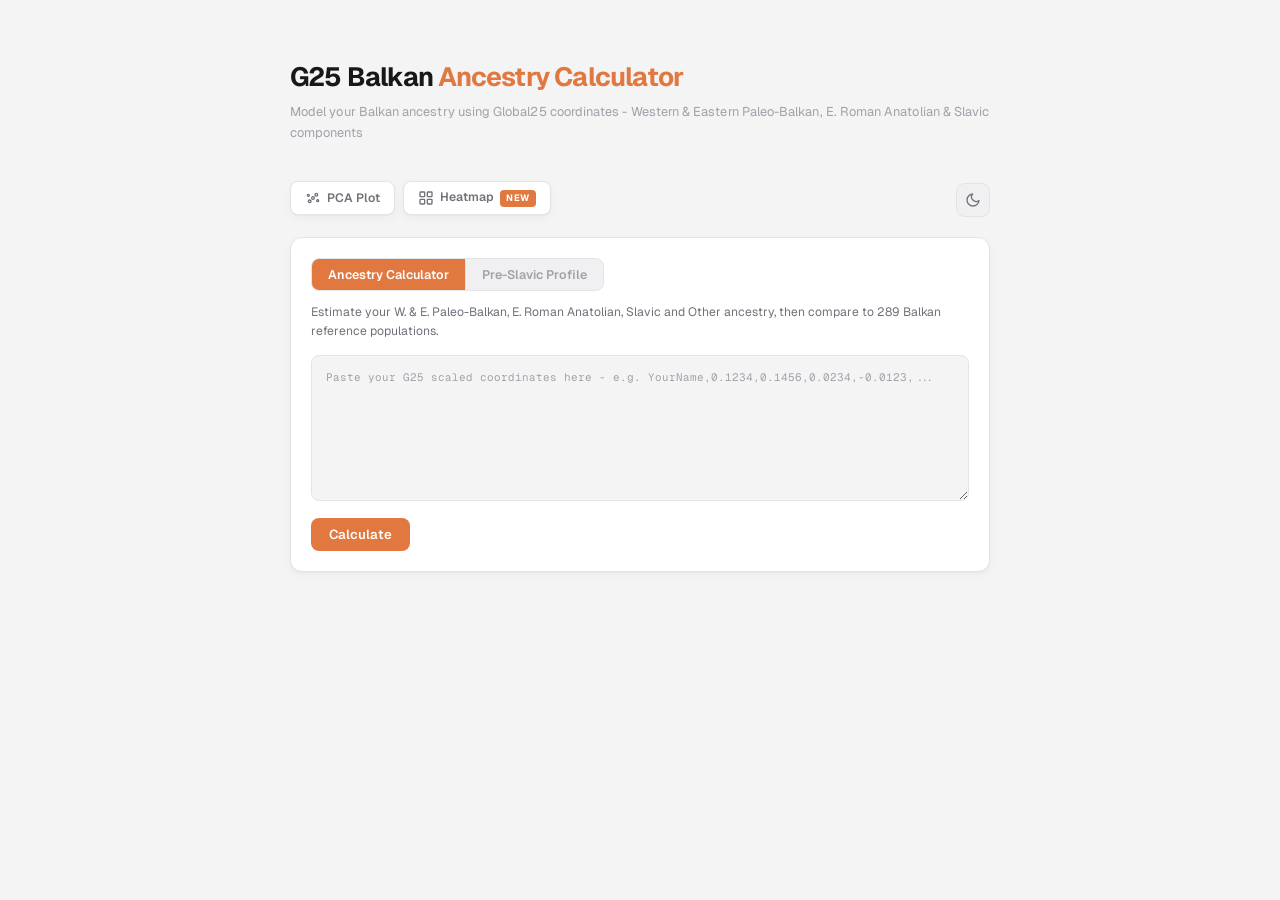
==== commit 626ca39c: "Update index.html" ====
--- a/index.html
+++ b/index.html
@@ -1957,5 +1957,29 @@
     <div class="map-coords" id="mapCoordText"></div>
   </div>
 </div>
+<script>
+(function(){
+  var pca = document.querySelector('.pca-open-btn');
+  if (!pca) return;
+  var wrap = document.createElement('div');
+  wrap.style.cssText = 'display:flex;gap:8px;align-items:center;';
+  pca.parentNode.insertBefore(wrap, pca);
+  wrap.appendChild(pca);
+  var a = document.createElement('a');
+  a.className = 'pca-open-btn';
+  a.href = 'heatmap.html';
+  a.style.cssText = 'margin-bottom:0;text-decoration:none;';
+  a.innerHTML =
+    '<svg width="16" height="16" viewBox="0 0 24 24" fill="none" stroke="currentColor" stroke-width="2">' +
+      '<rect x="3" y="3" width="7" height="7" rx="1"/><rect x="14" y="3" width="7" height="7" rx="1"/>' +
+      '<rect x="3" y="14" width="7" height="7" rx="1"/><rect x="14" y="14" width="7" height="7" rx="1"/>' +
+    '</svg>' +
+    'Heatmap' +
+    '<span style="font-size:0.58rem;font-weight:700;letter-spacing:0.06em;background:var(--accent);color:#fff;padding:1px 6px;border-radius:4px">NEW</span>';
+  wrap.appendChild(a);
+})();
+</script>
+
+  
 </body>
 </html>
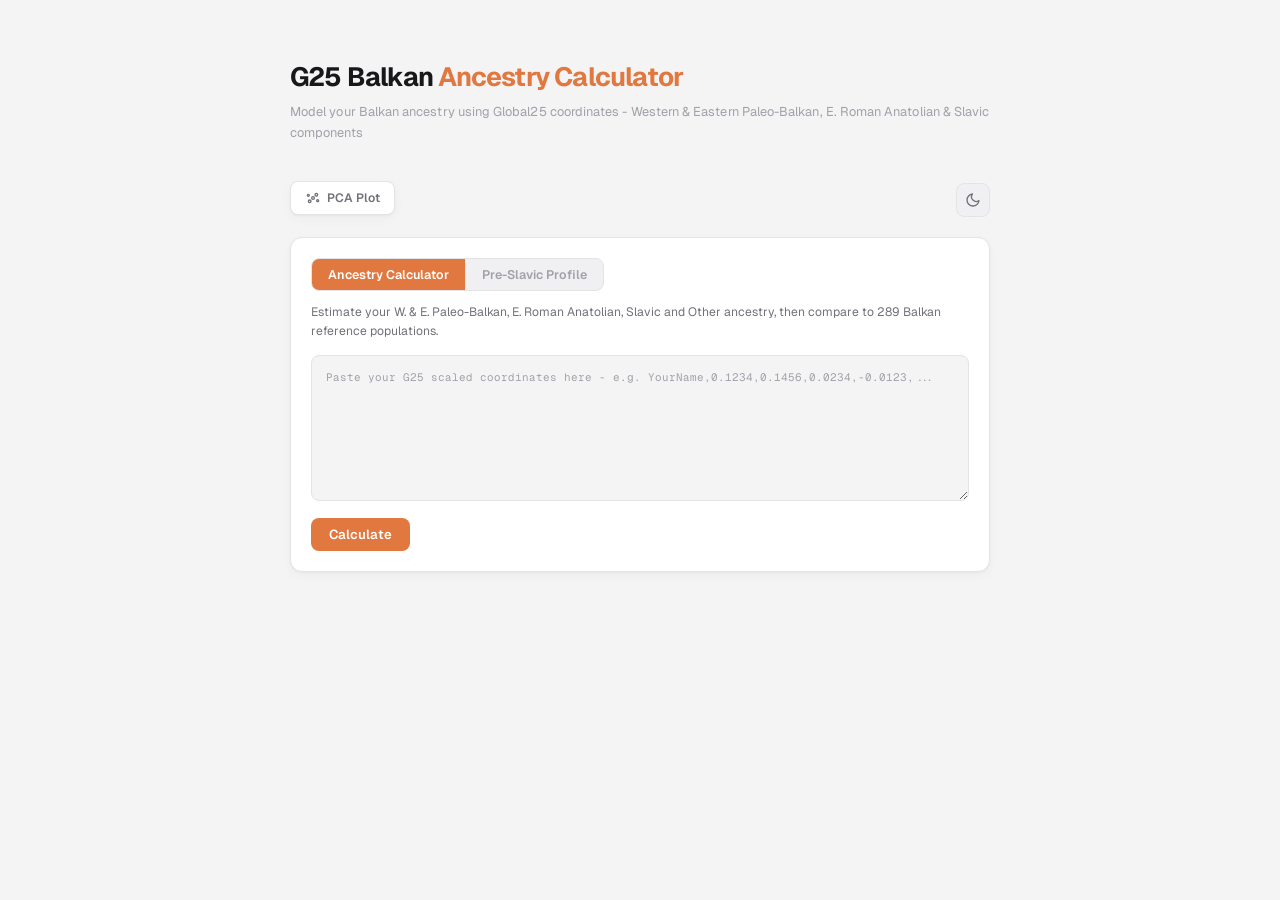
==== commit bcab2b5b: "Update index.html" ====
--- a/index.html
+++ b/index.html
@@ -1957,29 +1957,6 @@
     <div class="map-coords" id="mapCoordText"></div>
   </div>
 </div>
-<script>
-(function(){
-  var pca = document.querySelector('.pca-open-btn');
-  if (!pca) return;
-  var wrap = document.createElement('div');
-  wrap.style.cssText = 'display:flex;gap:8px;align-items:center;';
-  pca.parentNode.insertBefore(wrap, pca);
-  wrap.appendChild(pca);
-  var a = document.createElement('a');
-  a.className = 'pca-open-btn';
-  a.href = 'heatmap.html';
-  a.style.cssText = 'margin-bottom:0;text-decoration:none;';
-  a.innerHTML =
-    '<svg width="16" height="16" viewBox="0 0 24 24" fill="none" stroke="currentColor" stroke-width="2">' +
-      '<rect x="3" y="3" width="7" height="7" rx="1"/><rect x="14" y="3" width="7" height="7" rx="1"/>' +
-      '<rect x="3" y="14" width="7" height="7" rx="1"/><rect x="14" y="14" width="7" height="7" rx="1"/>' +
-    '</svg>' +
-    'Heatmap' +
-    '<span style="font-size:0.58rem;font-weight:700;letter-spacing:0.06em;background:var(--accent);color:#fff;padding:1px 6px;border-radius:4px">NEW</span>';
-  wrap.appendChild(a);
-})();
-</script>
-
   
 </body>
 </html>
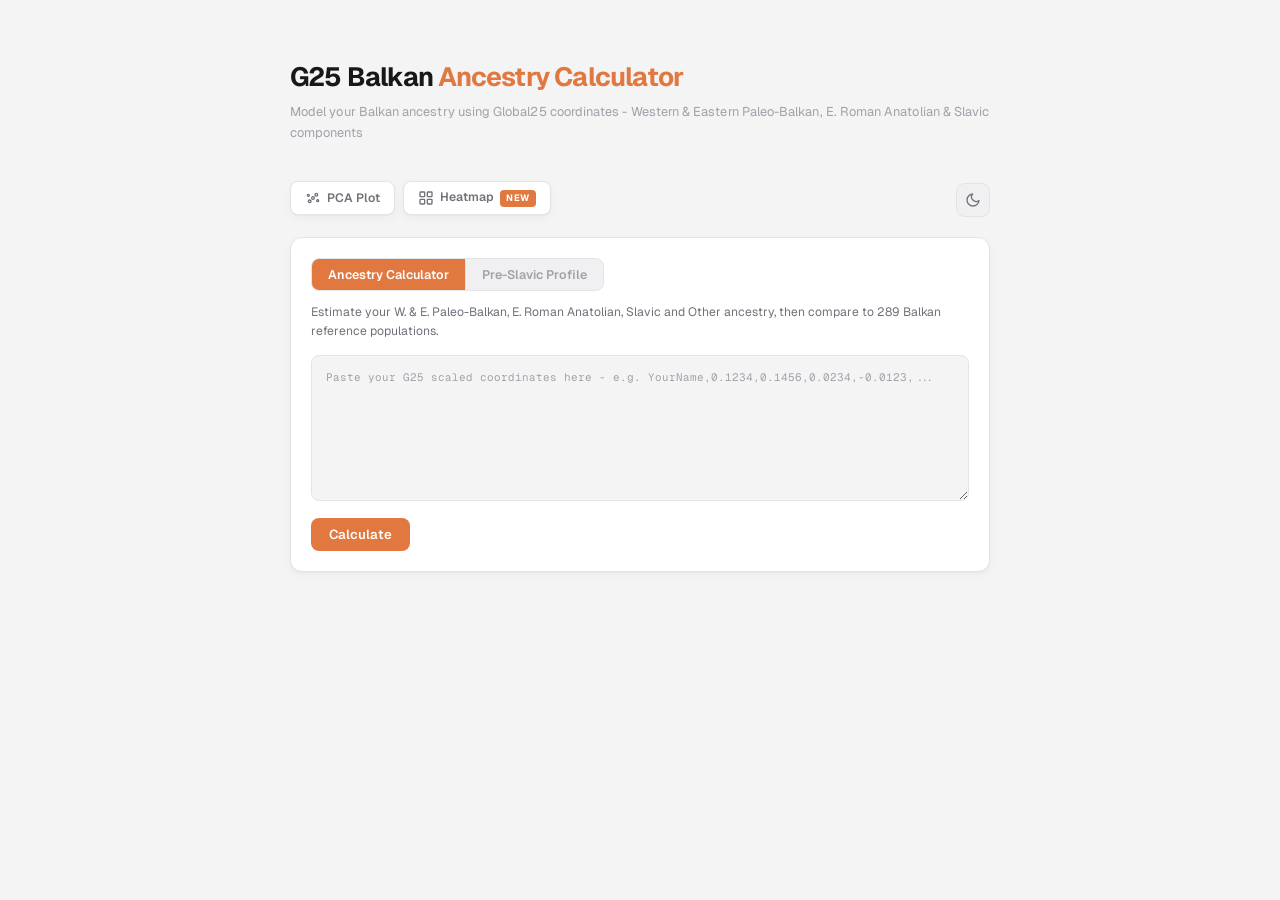
==== commit cdc18141: "Update index.html" ====
--- a/index.html
+++ b/index.html
@@ -169,10 +169,17 @@
   </div>
   <p class="subtitle">Model your Balkan ancestry using Global25 coordinates - Western & Eastern Paleo-Balkan, E. Roman Anatolian & Slavic components</p>
   <div style="display:flex;gap:8px;margin-bottom:20px;align-items:center;justify-content:space-between;">
-    <button class="pca-open-btn" style="margin-bottom:0" onclick="openPCA()">
-      <svg width="16" height="16" viewBox="0 0 24 24" fill="none" stroke="currentColor" stroke-width="2"><circle cx="7" cy="17" r="2"/><circle cx="17" cy="7" r="2"/><circle cx="12" cy="12" r="2"/><circle cx="5" cy="8" r="1.5"/><circle cx="19" cy="16" r="1.5"/></svg>
-      PCA Plot
-    </button>
+    <div style="display:flex;gap:8px;align-items:center;">
+      <button class="pca-open-btn" style="margin-bottom:0" onclick="openPCA()">
+        <svg width="16" height="16" viewBox="0 0 24 24" fill="none" stroke="currentColor" stroke-width="2"><circle cx="7" cy="17" r="2"/><circle cx="17" cy="7" r="2"/><circle cx="12" cy="12" r="2"/><circle cx="5" cy="8" r="1.5"/><circle cx="19" cy="16" r="1.5"/></svg>
+        PCA Plot
+      </button>
+      <a class="pca-open-btn" href="heatmap.html" style="margin-bottom:0;text-decoration:none">
+        <svg width="16" height="16" viewBox="0 0 24 24" fill="none" stroke="currentColor" stroke-width="2"><rect x="3" y="3" width="7" height="7" rx="1"/><rect x="14" y="3" width="7" height="7" rx="1"/><rect x="3" y="14" width="7" height="7" rx="1"/><rect x="14" y="14" width="7" height="7" rx="1"/></svg>
+        Heatmap
+        <span style="font-size:0.58rem;font-weight:700;letter-spacing:0.06em;background:var(--accent);color:#fff;padding:1px 6px;border-radius:4px">NEW</span>
+      </a>
+    </div>
     <button class="theme-toggle" onclick="toggleTheme()" title="Toggle dark/light mode">
       <svg id="themeIcon" viewBox="0 0 24 24"><path d="M21 12.79A9 9 0 1 1 11.21 3 7 7 0 0 0 21 12.79z"/></svg>
     </button>
@@ -1957,6 +1964,5 @@
     <div class="map-coords" id="mapCoordText"></div>
   </div>
 </div>
-  
 </body>
 </html>
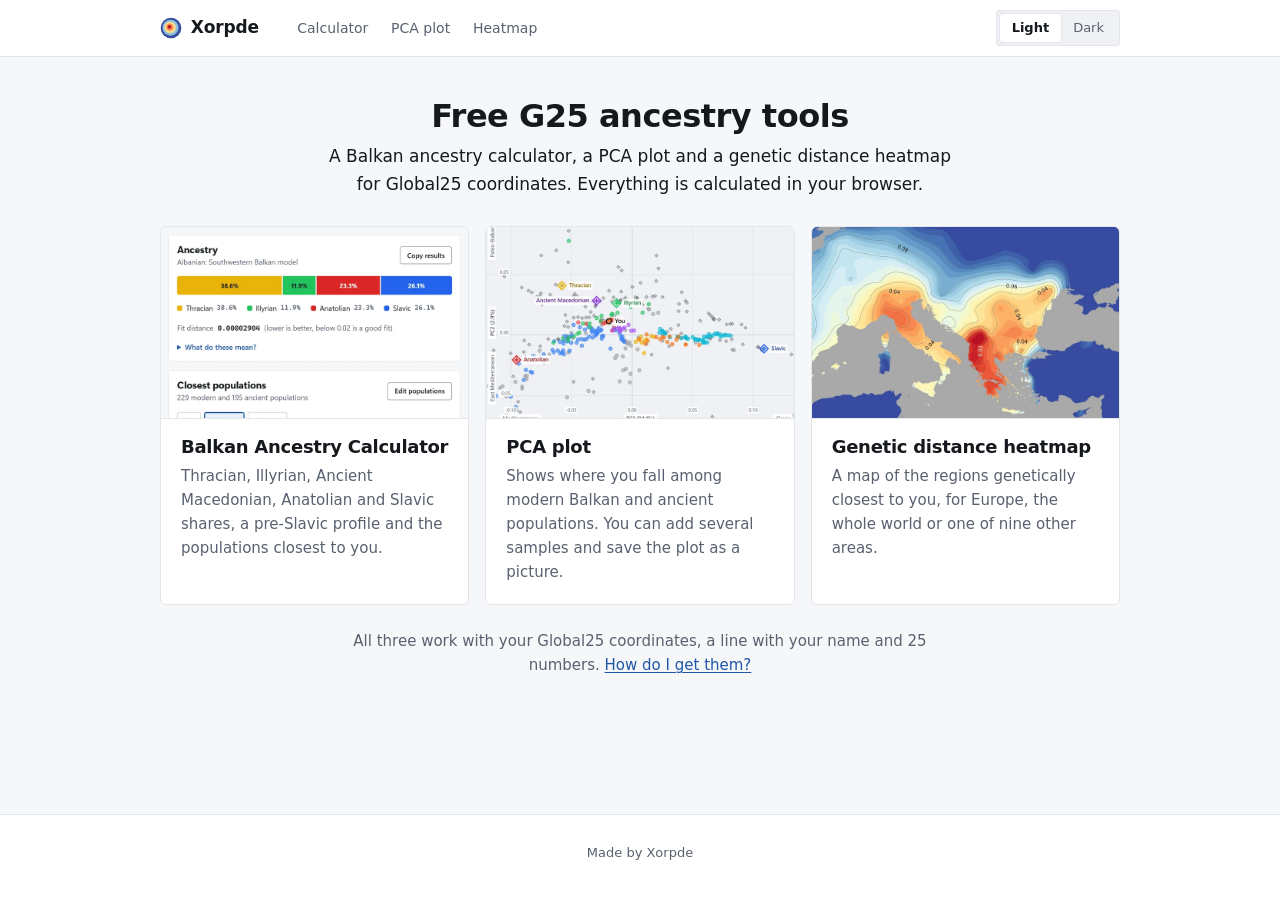
==== commit afb97717: "update" ====
--- a/index.html
+++ b/index.html
@@ -1,1968 +1,101 @@
-<!DOCTYPE html>
+<!doctype html>
 <html lang="en">
 <head>
-<meta charset="UTF-8">
-<meta name="viewport" content="width=device-width, initial-scale=1.0">
-<title>G25 Balkan Ancestry Calculator</title>
-<style>
-@import url('https://fonts.googleapis.com/css2?family=Geist:wght@300;400;500;600;700&family=Geist+Mono:wght@400;500;600&display=swap');
-*{margin:0;padding:0;box-sizing:border-box}
-
-/* Light theme (default) */
-:root{
-  --bg:#f4f4f5;--card:#ffffff;--card2:#f0f0f2;--border:#e4e4e7;
-  --text:#18181b;--text2:#71717a;--text3:#a1a1aa;
-  --accent:#e07840;--accent2:#f0a060;--glow:rgba(224,120,64,0.07);
-  --green:#22c55e;--gold:#eab308;--orange:#dc2626;--blue:#3b82f6;
-  --illyrian:#22c55e;--thracian:#eab308;--roman:#dc2626;--slavic:#3b82f6;--other:#a1a1aa;
-  --shadow:0 1px 2px rgba(0,0,0,0.04),0 4px 12px rgba(0,0,0,0.03);
-  --hover:rgba(0,0,0,0.03);--stripe:rgba(0,0,0,0.015);
-  --pca-bg:#18181b;--pca-card:#27272a;--pca-border:#3f3f46;--pca-text:#fafafa;--pca-text2:#a1a1aa;
-}
-
-/* Dark theme */
-[data-theme="dark"]{
-  --bg:#09090b;--card:#18181b;--card2:#1c1c1f;--border:#27272a;
-  --text:#fafafa;--text2:#a1a1aa;--text3:#52525b;
-  --glow:rgba(224,120,64,0.1);
-  --shadow:0 1px 2px rgba(0,0,0,0.2),0 4px 12px rgba(0,0,0,0.15);
-  --hover:rgba(255,255,255,0.03);--stripe:rgba(255,255,255,0.015);
-}
-
-body{background:var(--bg);color:var(--text);font-family:'Geist',system-ui,sans-serif;line-height:1.6;-webkit-font-smoothing:antialiased;transition:background 0.2s,color 0.2s}
-.container{max-width:740px;margin:0 auto;padding:56px 20px 120px}
-
-/* Header */
-.header-row{display:flex;justify-content:space-between;align-items:flex-start;margin-bottom:4px}
-h1{font-size:1.65rem;font-weight:700;letter-spacing:-0.03em}
-h1 span{color:var(--accent)}
-.subtitle{color:var(--text3);font-size:0.8rem;font-weight:400;margin-bottom:36px;letter-spacing:0.005em}
-
-/* Theme toggle */
-.theme-toggle{background:var(--card2);border:1px solid var(--border);width:34px;height:34px;border-radius:8px;display:flex;align-items:center;justify-content:center;cursor:pointer;transition:all 0.15s;flex-shrink:0;margin-top:4px}
-.theme-toggle:hover{border-color:var(--text3)}
-.theme-toggle svg{width:16px;height:16px;stroke:var(--text2);fill:none;stroke-width:2;stroke-linecap:round;stroke-linejoin:round}
-
-/* Cards */
-.card{background:var(--card);border:1px solid var(--border);border-radius:12px;padding:20px;margin-bottom:10px;box-shadow:var(--shadow);transition:background 0.2s,border-color 0.2s}
-h2{font-size:0.95rem;font-weight:600;margin-bottom:12px;letter-spacing:-0.01em}
-h3{font-size:0.62rem;font-weight:600;text-transform:uppercase;letter-spacing:0.1em;color:var(--text3);margin-bottom:8px}
-
-/* Mode toggle */
-.mode-toggle{display:flex;margin-bottom:12px;border:1px solid var(--border);border-radius:8px;overflow:hidden;width:fit-content;background:var(--card2)}
-.mode-btn{padding:7px 16px;background:transparent;border:none;color:var(--text3);font-family:inherit;font-size:0.78rem;font-weight:600;cursor:pointer;transition:all 0.15s;border-right:1px solid var(--border)}
-.mode-btn:last-child{border-right:none}
-.mode-btn:hover{color:var(--text2)}
-.mode-btn.active{background:var(--accent);color:#fff}
-.mode-hint{color:var(--text2);font-size:0.76rem;margin-bottom:14px;line-height:1.55}
-
-/* Input */
-textarea{width:100%;background:var(--bg);border:1px solid var(--border);border-radius:8px;color:var(--text);font-family:'Geist Mono',monospace;font-size:0.68rem;padding:12px 14px;resize:vertical;min-height:146px;transition:border-color 0.2s,background 0.2s;line-height:1.7}
-textarea:focus{outline:none;border-color:var(--accent)}
-textarea::placeholder{color:var(--text3)}
-
-/* Buttons */
-.btn{display:inline-flex;align-items:center;padding:8px 18px;border:none;border-radius:8px;font-family:inherit;font-size:0.82rem;font-weight:600;cursor:pointer;transition:all 0.15s;margin-top:10px}
-.btn-primary{background:var(--accent);color:#fff}
-.btn-primary:hover{background:var(--accent2);transform:translateY(-0.5px)}
-
-/* Admixture */
-.admix-bar-container{margin:14px 0}
-.admix-bar{display:flex;height:34px;border-radius:8px;overflow:hidden;margin-bottom:12px}
-.admix-bar>div{display:flex;align-items:center;justify-content:center;font-size:0.68rem;font-weight:700;color:#fff;text-shadow:0 1px 2px rgba(0,0,0,0.2);transition:width 0.4s ease;min-width:0;overflow:hidden;white-space:nowrap}
-.admix-bar .seg-illyrian{background:var(--green)}
-.admix-bar .seg-thracian{background:var(--gold)}
-.admix-bar .seg-roman{background:var(--orange)}
-.admix-bar .seg-slavic{background:var(--blue)}
-.admix-bar .seg-other{background:var(--other);color:#18181b;text-shadow:none}
-.admix-legend{display:flex;gap:10px 16px;flex-wrap:wrap}
-.legend-item{display:flex;align-items:center;gap:6px;font-size:0.76rem;white-space:nowrap}
-.legend-dot{width:8px;height:8px;border-radius:2px;flex-shrink:0}
-.legend-pct{font-family:'Geist Mono',monospace;font-weight:600;font-size:0.76rem;color:var(--text2)}
-.distance-badge{display:inline-flex;align-items:center;gap:6px;background:var(--card2);border:1px solid var(--border);border-radius:7px;padding:5px 12px;font-family:'Geist Mono',monospace;font-size:0.72rem;margin-top:10px;flex-wrap:wrap;transition:background 0.2s}
-.distance-label{color:var(--text3);font-size:0.66rem;font-family:inherit}
-.ghost-info-btn{display:inline-flex;align-items:center;justify-content:center;cursor:pointer;opacity:0.5;transition:opacity 0.15s;flex-shrink:0}
-.ghost-info-btn:hover{opacity:1}
-.ghost-info-tip{display:none;font-size:0.74rem;font-weight:400;color:var(--text2);background:var(--card2);border:1px solid var(--border);border-radius:8px;padding:10px 14px;line-height:1.55;margin-top:8px}
-.ghost-info-tip.visible{display:block}
-.distance-val{color:var(--accent);font-weight:600}
-
-/* Results */
-.results{display:none}
-.results.visible{display:block;animation:fadeIn 0.25s ease}
-@keyframes fadeIn{from{opacity:0;transform:translateY(6px)}to{opacity:1;transform:translateY(0)}}
-
-/* Coords */
-.coords-display{background:var(--bg);border:1px solid var(--border);border-radius:8px;padding:10px 12px;font-family:'Geist Mono',monospace;font-size:0.72rem;color:var(--text2);word-break:break-all;line-height:1.8;max-height:80px;overflow-y:auto;transition:background 0.2s}
-.copy-btn{background:var(--card2);border:1px solid var(--border);color:var(--text2);padding:4px 10px;border-radius:6px;font-size:0.7rem;cursor:pointer;font-family:inherit;font-weight:600;transition:all 0.15s}
-.copy-btn:hover{border-color:var(--accent);color:var(--accent)}
-.section-divider{height:1px;background:var(--border);margin:18px 0}
-
-/* Filters */
-.period-filters{display:flex;gap:5px;margin-bottom:12px}
-.filter-btn{padding:5px 12px;background:var(--card2);border:1px solid var(--border);border-radius:7px;color:var(--text3);font-family:inherit;font-size:0.74rem;font-weight:600;cursor:pointer;transition:all 0.15s}
-.filter-btn:hover{border-color:var(--text3);color:var(--text2)}
-.filter-btn.active{background:var(--accent);border-color:var(--accent);color:#fff}
-.filter-sub{display:none}
-
-/* Table */
-.dist-table-wrap{max-height:460px;overflow-y:auto;margin-top:10px;border-radius:10px;border:1px solid var(--border)}
-.dist-table-wrap::-webkit-scrollbar{width:3px}
-.dist-table-wrap::-webkit-scrollbar-thumb{background:var(--border);border-radius:2px}
-table{width:100%;border-collapse:collapse}
-th{position:sticky;top:0;background:var(--card2);text-align:left;padding:7px 10px;font-size:0.58rem;font-weight:700;text-transform:uppercase;letter-spacing:0.08em;color:var(--text3);border-bottom:1px solid var(--border);z-index:2;transition:background 0.2s}
-td{padding:6px 10px;font-size:0.76rem;color:var(--text2);transition:background 0.1s}
-tr{border-bottom:1px solid var(--border)}
-tr:nth-child(even) td{background:var(--stripe)}
-tr:hover td{background:var(--hover)}
-.rank-num{display:inline-flex;align-items:center;justify-content:center;width:22px;height:22px;border-radius:5px;font-size:0.6rem;font-weight:700;font-family:'Geist Mono',monospace}
-.sample-name{font-weight:500;color:var(--text);font-size:0.76rem}
-.dist-val{font-family:'Geist Mono',monospace;font-size:0.68rem;font-weight:600;padding:2px 7px;border-radius:4px;white-space:nowrap}
-.act-btn{display:inline-flex;align-items:center;justify-content:center;width:24px;height:24px;border-radius:5px;border:1px solid transparent;background:transparent;color:var(--text3);cursor:pointer;transition:all 0.12s;padding:0}
-.act-btn:hover{color:var(--accent);background:var(--glow)}
-.act-btn svg{width:12px;height:12px;fill:none;stroke:currentColor;stroke-width:2;stroke-linecap:round;stroke-linejoin:round}
-
-/* Modal */
-.map-overlay{display:none;position:fixed;inset:0;background:rgba(0,0,0,.5);z-index:200;align-items:center;justify-content:center;backdrop-filter:blur(6px)}
-.map-overlay.visible{display:flex}
-.map-modal{background:var(--card);border:1px solid var(--border);border-radius:14px;padding:22px;max-width:480px;width:90%;box-shadow:0 20px 60px rgba(0,0,0,0.2)}
-.map-modal-header{display:flex;justify-content:space-between;align-items:flex-start;margin-bottom:12px}
-.map-modal-title{font-size:1rem;font-weight:600;color:var(--accent)}
-.map-modal-sub{font-size:.74rem;color:var(--text2);margin-top:2px}
-.map-close{background:none;border:none;color:var(--text3);font-size:1.2rem;cursor:pointer}
-.map-coords{font-family:'Geist Mono',monospace;font-size:.7rem;color:var(--text3);margin-top:8px}
-
-/* PCA Plot - theme-aware */
-.pca-open-btn{display:inline-flex;align-items:center;gap:6px;padding:0 14px;height:34px;background:var(--card);border:1px solid var(--border);border-radius:8px;color:var(--text2);font-family:inherit;font-size:0.76rem;font-weight:600;cursor:pointer;transition:all 0.15s;margin-bottom:20px;box-shadow:var(--shadow)}
-.pca-open-btn:hover{border-color:var(--accent);color:var(--accent)}
-.pca-open-btn svg{stroke:currentColor}
-.pca-overlay{display:none;position:fixed;inset:0;background:rgba(0,0,0,0.6);z-index:300;flex-direction:column;align-items:center;justify-content:center;backdrop-filter:blur(8px)}
-.pca-overlay.visible{display:flex}
-.pca-panel{width:96%;max-width:1200px;max-height:96vh;display:flex;flex-direction:column;gap:10px;background:var(--card);border:1px solid var(--border);border-radius:14px;padding:16px;box-shadow:0 20px 60px rgba(0,0,0,0.3)}
-.pca-header{display:flex;justify-content:space-between;align-items:flex-start}
-.pca-title{font-size:1rem;font-weight:600;color:var(--text)}
-.pca-sub{font-size:0.72rem;color:var(--text3);margin-top:2px}
-.pca-close{background:none;border:none;color:var(--text3);font-size:1.3rem;cursor:pointer;padding:4px 8px}
-.pca-close:hover{color:var(--text)}
-.pca-input-row{display:flex;gap:8px}
-.pca-input-row input{flex:1;background:var(--card2);border:1px solid var(--border);border-radius:8px;color:var(--text);font-family:'Geist Mono',monospace;font-size:0.7rem;padding:8px 12px}
-.pca-input-row input:focus{outline:none;border-color:var(--accent)}
-.pca-input-row input::placeholder{color:var(--text3)}
-.pca-canvas-wrap{position:relative;background:var(--card2);border:1px solid var(--border);border-radius:10px;overflow:hidden;flex:1;min-height:520px}
-.pca-canvas-wrap canvas{width:100%;height:100%;display:block}
-.pca-legend-bar{display:flex;flex-wrap:wrap;gap:10px 16px;padding:4px 0}
-.pca-legend-bar span{display:flex;align-items:center;gap:5px;font-size:0.66rem;color:var(--text2);white-space:nowrap}
-.pca-legend-bar span i{display:inline-block;width:7px;height:7px;border-radius:50%;flex-shrink:0}
-.pca-tooltip{display:none;position:fixed;background:var(--card);border:1px solid var(--border);border-radius:6px;padding:4px 10px;font-size:0.7rem;color:var(--text);pointer-events:none;z-index:400;font-family:'Geist Mono',monospace;white-space:nowrap}
-.pca-dim-row{display:flex;align-items:center;gap:4px}
-.pca-dim-label{font-size:0.68rem;font-weight:600;color:var(--text3);margin-right:2px}
-.pca-dim-sep{width:12px}
-.pc-btn{padding:3px 9px;background:transparent;border:1px solid var(--border);border-radius:5px;color:var(--text3);font-family:inherit;font-size:0.66rem;font-weight:600;cursor:pointer;transition:all 0.12s}
-.pc-btn:hover{border-color:var(--text2);color:var(--text2)}
-.pc-btn.active{background:var(--accent);border-color:var(--accent);color:#fff}
-</style>
+  <meta charset="utf-8">
+  <meta name="viewport" content="width=device-width, initial-scale=1">
+  <title>Xorpde: free G25 ancestry tools</title>
+  <meta name="description" content="Free tools for Global25 (G25) coordinates: a Balkan ancestry calculator, a PCA plot of Balkan and ancient populations and a genetic distance heatmap.">
+  <meta name="color-scheme" content="light dark">
+  <meta name="theme-color" media="(prefers-color-scheme: light)" content="#f6f7f9">
+  <meta name="theme-color" media="(prefers-color-scheme: dark)" content="#0f1114">
+  <meta property="og:type" content="website">
+  <meta property="og:site_name" content="Xorpde">
+  <meta property="og:title" content="Free G25 ancestry tools">
+  <meta property="og:description" content="A Balkan ancestry calculator, a PCA plot and a genetic distance heatmap for your G25 coordinates.">
+  <meta property="og:image" content="https://xorpde.github.io/index-og.png">
+  <meta property="og:image:width" content="1200">
+  <meta property="og:image:height" content="630">
+  <meta property="og:image:alt" content="The three tools: calculator, PCA plot and heatmap">
+  <meta name="twitter:card" content="summary_large_image">
+  <link rel="icon" href="heatmap-icon.svg" type="image/svg+xml">
+  <link rel="apple-touch-icon" href="heatmap-icon-180.png">
+  <script>
+    (function (root) {
+      root.classList.add("js");
+      try {
+        var theme = localStorage.getItem("xorpde-heatmap-theme");
+        if (theme === "light" || theme === "dark") root.setAttribute("data-theme", theme);
+      } catch (e) {}
+    })(document.documentElement);
+  </script>
+  <link rel="stylesheet" href="site.css?v=20261103g">
+  <script src="site.js?v=20261103f" defer></script>
 </head>
 <body>
-<div class="container">
-  <div class="header-row">
-    <h1>G25 Balkan <span>Ancestry Calculator</span></h1>
+<a class="skip-link" href="#tools">Skip to the tools</a>
+
+<header class="site-header">
+  <div class="wrap header-inner">
+    <a class="site-name" href="./" aria-current="page">Xorpde</a>
+    <nav class="site-nav" aria-label="Tools">
+      <a href="calculator.html">Calculator</a>
+      <a href="pca.html">PCA plot</a>
+      <a href="heatmap.html">Heatmap</a>
+    </nav>
+    <div class="theme-toggle" role="group" aria-label="Page appearance">
+      <button type="button" data-set-theme="light" aria-pressed="false">Light</button>
+      <button type="button" data-set-theme="dark" aria-pressed="false">Dark</button>
+    </div>
   </div>
-  <p class="subtitle">Model your Balkan ancestry using Global25 coordinates - Western & Eastern Paleo-Balkan, E. Roman Anatolian & Slavic components</p>
-  <div style="display:flex;gap:8px;margin-bottom:20px;align-items:center;justify-content:space-between;">
-    <div style="display:flex;gap:8px;align-items:center;">
-      <button class="pca-open-btn" style="margin-bottom:0" onclick="openPCA()">
-        <svg width="16" height="16" viewBox="0 0 24 24" fill="none" stroke="currentColor" stroke-width="2"><circle cx="7" cy="17" r="2"/><circle cx="17" cy="7" r="2"/><circle cx="12" cy="12" r="2"/><circle cx="5" cy="8" r="1.5"/><circle cx="19" cy="16" r="1.5"/></svg>
-        PCA Plot
-      </button>
-      <a class="pca-open-btn" href="heatmap.html" style="margin-bottom:0;text-decoration:none">
-        <svg width="16" height="16" viewBox="0 0 24 24" fill="none" stroke="currentColor" stroke-width="2"><rect x="3" y="3" width="7" height="7" rx="1"/><rect x="14" y="3" width="7" height="7" rx="1"/><rect x="3" y="14" width="7" height="7" rx="1"/><rect x="14" y="14" width="7" height="7" rx="1"/></svg>
-        Heatmap
-        <span style="font-size:0.58rem;font-weight:700;letter-spacing:0.06em;background:var(--accent);color:#fff;padding:1px 6px;border-radius:4px">NEW</span>
-      </a>
-    </div>
-    <button class="theme-toggle" onclick="toggleTheme()" title="Toggle dark/light mode">
-      <svg id="themeIcon" viewBox="0 0 24 24"><path d="M21 12.79A9 9 0 1 1 11.21 3 7 7 0 0 0 21 12.79z"/></svg>
-    </button>
+</header>
+
+<main class="wrap" id="top">
+  <header class="hero">
+    <h1>Free G25 ancestry tools</h1>
+    <p class="subtitle">A Balkan ancestry calculator, a PCA plot and a genetic distance heatmap for Global25 coordinates. Everything is calculated in your browser.</p>
+  </header>
+
+  <div class="tools" id="tools">
+    <article class="tool-card">
+      <div class="tool-shot">
+        <img class="shot-light" src="preview-calculator-light.webp" width="800" height="500" alt="The calculator with an example result: a bar with Thracian, Illyrian, Anatolian and Slavic shares">
+        <img class="shot-dark" src="preview-calculator-dark.webp" width="800" height="500" alt="The calculator with an example result: a bar with Thracian, Illyrian, Anatolian and Slavic shares" loading="lazy">
+      </div>
+      <div class="tool-body">
+        <h2><a href="calculator.html">Balkan Ancestry Calculator</a></h2>
+        <p>Thracian, Illyrian, Ancient Macedonian, Anatolian and Slavic shares, a pre-Slavic profile and the populations closest to you.</p>
+      </div>
+    </article>
+
+    <article class="tool-card">
+      <div class="tool-shot">
+        <img class="shot-light" src="preview-pca-light.webp" width="800" height="500" alt="The PCA plot: coloured dots for modern Balkan populations, grey diamonds for ancient ones">
+        <img class="shot-dark" src="preview-pca-dark.webp" width="800" height="500" alt="The PCA plot: coloured dots for modern Balkan populations, grey diamonds for ancient ones" loading="lazy">
+      </div>
+      <div class="tool-body">
+        <h2><a href="pca.html">PCA plot</a></h2>
+        <p>Shows where you fall among modern Balkan and ancient populations. You can add several samples and save the plot as a picture.</p>
+      </div>
+    </article>
+
+    <article class="tool-card">
+      <div class="tool-shot">
+        <img src="preview-heatmap.webp" width="800" height="500" alt="A heatmap of genetic distance over Europe and the Mediterranean">
+      </div>
+      <div class="tool-body">
+        <h2><a href="heatmap.html">Genetic distance heatmap</a></h2>
+        <p>A map of the regions genetically closest to you, for Europe, the whole world or one of nine other areas.</p>
+      </div>
+    </article>
   </div>
 
-  <div class="card">
-    <div class="mode-toggle">
-      <button class="mode-btn active" id="modeNormal" onclick="setMode('normal')">Ancestry Calculator</button>
-      <button class="mode-btn" id="modeGhost" onclick="setMode('ghost')">Pre-Slavic Profile</button>
-    </div>
-    <p class="mode-hint" id="modeHint">Estimate your W. & E. Paleo-Balkan, E. Roman Anatolian, Slavic and Other ancestry, then compare to 289 Balkan reference populations.</p>
-    <textarea id="coordInput" rows="3" placeholder="Paste your G25 scaled coordinates here - e.g. YourName,0.1234,0.1456,0.0234,-0.0123,..."></textarea>
-    <button class="btn btn-primary" onclick="runCalculator()">Calculate</button>
+  <p class="page-note">All three work with your Global25 coordinates, a line with your name and 25 numbers. <a href="heatmap.html#q-get">How do I get them?</a></p>
+</main>
+
+<footer class="site-footer">
+  <div class="wrap">
+    <p>Made by Xorpde</p>
   </div>
-
-  <div class="results" id="results">
-    <div class="card">
-      <div style="display:flex;justify-content:space-between;align-items:center;margin-bottom:12px;">
-        <h2 style="margin-bottom:0">Admixture Results</h2>
-        <button class="copy-btn" onclick="toggleEditSources()" id="editSourcesBtn">Edit Sources</button>
-      </div>
-      <div id="editSourcesPanel" style="display:none;margin-bottom:14px;">
-        <p style="color:var(--text2);font-size:0.76rem;margin-bottom:6px;line-height:1.5;">One source per line: <code style="font-size:0.68rem;background:var(--card2);padding:1px 4px;border-radius:3px;">Name,PC1,PC2,...PC25</code>. Edit names, swap coordinates, add or remove lines.</p>
-        <textarea id="sourcesTextarea" style="width:100%;background:var(--bg);border:1px solid var(--border);border-radius:8px;color:var(--text);font-family:'Geist Mono',monospace;font-size:0.68rem;padding:10px;resize:vertical;min-height:110px;line-height:1.6;transition:background 0.2s,border-color 0.2s;"></textarea>
-        <div style="display:flex;gap:6px;margin-top:8px;">
-          <button class="copy-btn" onclick="applyEditSources()">Apply</button>
-          <button class="copy-btn" onclick="resetEditSources()">Reset to default</button>
-        </div>
-      </div>
-      <div class="admix-bar-container">
-        <div class="admix-bar" id="admixBar"></div>
-        <div class="admix-legend" id="admixLegend"></div>
-      </div>
-      <div class="distance-badge" style="margin-top:14px;">
-        <span class="distance-label">Fit distance</span>
-        <span class="distance-val" id="fitDist"></span>
-        <span class="distance-label" style="margin-left:4px;">- lower is better, &lt;0.02 is good</span>
-      </div>
-      <div style="display:flex;justify-content:flex-end;margin-top:10px;">
-        <button class="copy-btn" onclick="document.getElementById('srcInfoPanel').style.display=document.getElementById('srcInfoPanel').style.display==='none'?'block':'none'" style="font-size:0.7rem;opacity:0.7">What do these mean?</button>
-      </div>
-      <div id="srcInfoPanel" style="display:none;margin-top:8px;padding:14px;background:var(--card2);border-radius:8px;font-size:0.76rem;line-height:1.7;color:var(--text2);border:1px solid var(--border);">
-        <p style="margin:0 0 8px"><strong style="color:var(--text)">W. Paleo-Balkan</strong> - Pre-Roman western Balkan ancestry. Average of Southern Illyrian, Northern Illyrian, Illyrian, Dardanian, and Bronze Age Western Balkan ancient DNA samples. Highest in Albanians and western Balkan populations.</p>
-        <p style="margin:0 0 8px"><strong style="color:var(--text)">E. Paleo-Balkan</strong> - Pre-Roman eastern Balkan ancestry. Average of Thracian and Dacian ancient DNA samples. Highest in Bulgarians and eastern Balkan populations.</p>
-        <p style="margin:0 0 8px"><strong style="color:var(--text)">E. Roman Anatolian</strong> - Ancestry associated with the Eastern Roman (Byzantine) Empire and Anatolian populations. Highest in Greeks and populations with strong Byzantine influence.</p>
-        <p style="margin:0 0 8px"><strong style="color:var(--text)">Slavic</strong> - Ancestry from medieval Slavic migrations into the Balkans. Derived from Baltic Bronze Age samples representing the Proto-Slavic source population.</p>
-        <p style="margin:0"><strong style="color:var(--text)">Other</strong> - Non-local ancestry not captured by the four main sources. Average of South Asian proxy and Turkic samples. Primarily detects Roma and Ottoman-era Turkic admixture. Most Balkan populations score 0%.</p>
-      </div>
-    </div>
-
-      <div class="card">
-      <div style="display:flex;justify-content:space-between;align-items:center;margin-bottom:12px;">
-        <h2 style="margin-bottom:0">Distance to Balkan Samples</h2>
-        <div style="display:flex;gap:6px;">
-          <button class="copy-btn" onclick="toggleEditSamples()" id="editSamplesBtn">Edit Samples</button>
-          <button class="copy-btn" onclick="downloadResults()">Copy results</button>
-        </div>
-      </div>
-      <div id="editSamplesPanel" style="display:none;margin-bottom:14px;">
-        <p style="color:var(--text2);font-size:0.76rem;margin-bottom:6px;line-height:1.5;">One sample per line: <code style="font-size:0.68rem;background:var(--card2);padding:1px 4px;border-radius:3px;">Name,PC1,PC2,...PC25</code>. Add, edit, or remove reference populations.</p>
-        <textarea id="samplesTextarea" style="width:100%;background:var(--bg);border:1px solid var(--border);border-radius:8px;color:var(--text);font-family:'Geist Mono',monospace;font-size:0.68rem;padding:10px;resize:vertical;min-height:180px;line-height:1.5;transition:background 0.2s,border-color 0.2s;"></textarea>
-        <div style="display:flex;gap:6px;margin-top:8px;">
-          <button class="copy-btn" onclick="applyEditSamples()">Apply</button>
-          <button class="copy-btn" onclick="resetEditSamples()">Reset to default</button>
-        </div>
-      </div>
-      
-      <div class="period-filters" id="comparePeriodFilters">
-        <button class="filter-btn active" onclick="filterComparePeriod('all',this)">All</button>
-        <button class="filter-btn" onclick="filterComparePeriod('modern',this)">Modern</button>
-        <button class="filter-btn" onclick="filterComparePeriod('ancient',this)">Ancient</button>
-      </div>
-      <input type="text" id="compareSearchInput" placeholder="Filter by name..." oninput="renderCompareDistTable(currentComparePeriod)" style="width:100%;background:var(--bg);border:1px solid var(--border);border-radius:8px;color:var(--text);font-family:inherit;font-size:0.76rem;padding:7px 12px;margin-bottom:10px;transition:background 0.2s,border-color 0.2s;">
-      <div id="compareDistTableWrap"></div>
-    </div>
-  </div>
-
-  <div class="results" id="ghostResults">
-    <div class="card">
-      <div style="display:flex;justify-content:space-between;align-items:center;margin-bottom:12px;">
-        <h2 style="display:inline-flex;align-items:center;gap:8px;margin-bottom:0;">Pre-Slavic Profile
-          <span class="ghost-info-btn" onclick="document.getElementById('ghostInfoTip').classList.toggle('visible')" title="How does this work?">
-            <svg width="15" height="15" viewBox="0 0 24 24" fill="none" stroke="var(--text3)" stroke-width="2" stroke-linecap="round" stroke-linejoin="round"><circle cx="12" cy="12" r="10"/><line x1="12" y1="16" x2="12" y2="12"/><line x1="12" y1="8" x2="12.01" y2="8"/></svg>
-          </span>
-        </h2>
-        <button class="copy-btn" onclick="toggleGhostEditSources()" id="ghostEditSourcesBtn">Edit Sources</button>
-      </div>
-      <div class="ghost-info-tip" id="ghostInfoTip">This mode removes the Slavic component from your coordinates and shows what your pre-Slavic ancestry profile would look like. Higher Slavic % means less stable results.</div>
-      <div id="ghostEditSourcesPanel" style="display:none;margin-bottom:14px;">
-        <p style="color:var(--text2);font-size:0.76rem;margin-bottom:6px;line-height:1.5;">Edit the pre-Slavic source populations. One per line: <code style="font-size:0.68rem;background:var(--card2);padding:1px 4px;border-radius:3px;">Name,PC1,...PC25</code></p>
-        <textarea id="ghostSourcesTextarea" style="width:100%;background:var(--bg);border:1px solid var(--border);border-radius:8px;color:var(--text);font-family:'Geist Mono',monospace;font-size:0.68rem;padding:10px;resize:vertical;min-height:90px;line-height:1.6;transition:background 0.2s,border-color 0.2s;"></textarea>
-        <div style="display:flex;gap:6px;margin-top:8px;">
-          <button class="copy-btn" onclick="applyGhostEditSources()">Apply</button>
-          <button class="copy-btn" onclick="resetGhostEditSources()">Reset to default</button>
-        </div>
-      </div>
-      <div class="admix-bar-container">
-        <div class="admix-bar" id="ghostAdmixBar"></div>
-        <div class="admix-legend" id="ghostAdmixLegend"></div>
-      </div>
-      <div class="distance-badge" style="margin-top:14px;">
-        <span class="distance-label">Fit distance</span>
-        <span class="distance-val" id="ghostFitDist"></span>
-        <span class="distance-label" style="margin-left:4px;">- higher values indicate more noise from Slavic subtraction</span>
-      </div>
-      <div style="display:flex;justify-content:flex-end;margin-top:10px;">
-        <button class="copy-btn" onclick="document.getElementById('ghostSrcInfoPanel').style.display=document.getElementById('ghostSrcInfoPanel').style.display==='none'?'block':'none'" style="font-size:0.7rem;opacity:0.7">What do these mean?</button>
-      </div>
-      <div id="ghostSrcInfoPanel" style="display:none;margin-top:8px;padding:14px;background:var(--card2);border-radius:8px;font-size:0.76rem;line-height:1.7;color:var(--text2);border:1px solid var(--border);">
-        
-        <p style="margin:0 0 8px"><strong style="color:var(--text)">W. Paleo-Balkan</strong> - Pre-Roman western Balkan ancestry. Average of Southern Illyrian, Northern Illyrian, Illyrian, Dardanian, and Bronze Age Western Balkan ancient DNA samples.</p>
-        <p style="margin:0 0 8px"><strong style="color:var(--text)">E. Paleo-Balkan</strong> - Pre-Roman eastern Balkan ancestry. Average of Thracian and Dacian ancient DNA samples.</p>
-        <p style="margin:0 0 8px"><strong style="color:var(--text)">E. Roman Anatolian</strong> - Ancestry associated with the Eastern Roman (Byzantine) Empire and Anatolian populations.</p>
-        <p style="margin:0"><strong style="color:var(--text)">Other</strong> - Non-local ancestry not captured by the main sources. Average of South Asian proxy and Turkic samples.</p>
-      </div>
-
-      <div class="section-divider"></div>
-
-      <h3>Pre-Slavic G25 Coordinates</h3>
-      <div class="coords-display" id="ghostCoords"></div>
-      <button class="copy-btn" onclick="copyGhost()" style="margin-top:10px;">Copy coordinates</button>
-    </div>
-
-    <div class="card">
-      <div style="display:flex;justify-content:space-between;align-items:center;margin-bottom:12px;">
-        <h2 style="margin-bottom:0">Pre-Slavic Distance to Samples</h2>
-        <button class="copy-btn" onclick="toggleGhostEditSamples()" id="ghostEditSamplesBtn">Edit Samples</button>
-      </div>
-      <div id="ghostEditSamplesPanel" style="display:none;margin-bottom:14px;">
-        <p style="color:var(--text2);font-size:0.76rem;margin-bottom:6px;line-height:1.5;">One sample per line: <code style="font-size:0.68rem;background:var(--card2);padding:1px 4px;border-radius:3px;">Name,PC1,...PC25</code></p>
-        <textarea id="ghostSamplesTextarea" style="width:100%;background:var(--bg);border:1px solid var(--border);border-radius:8px;color:var(--text);font-family:'Geist Mono',monospace;font-size:0.68rem;padding:10px;resize:vertical;min-height:180px;line-height:1.5;transition:background 0.2s,border-color 0.2s;"></textarea>
-        <div style="display:flex;gap:6px;margin-top:8px;">
-          <button class="copy-btn" onclick="applyGhostEditSamples()">Apply</button>
-          <button class="copy-btn" onclick="resetGhostEditSamples()">Reset to default</button>
-        </div>
-      </div>
-      
-      <div class="period-filters" id="periodFilters">
-        <button class="filter-btn active" onclick="filterPeriod('all',this)">All</button>
-        <button class="filter-btn" onclick="filterPeriod('modern',this)">Modern</button>
-        <button class="filter-btn" onclick="filterPeriod('ancient',this)">Ancient</button>
-      </div>
-      <input type="text" id="ghostSearchInput" placeholder="Filter by name..." oninput="renderDistTable(currentGhostPeriod)" style="width:100%;background:var(--bg);border:1px solid var(--border);border-radius:8px;color:var(--text);font-family:inherit;font-size:0.76rem;padding:7px 12px;margin-bottom:10px;transition:background 0.2s,border-color 0.2s;">
-      <div id="distTableWrap"></div>
-    </div>
-  </div>
-</div>
-
-<!-- PCA PLOT OVERLAY -->
-<div class="pca-overlay" id="pcaOverlay">
-  <div class="pca-panel">
-    <div class="pca-header">
-      <div>
-        <div class="pca-title">Balkan PCA Plot</div>
-        <div class="pca-sub">Sub-PCA on 136 Balkan samples - X: Mediterranean ↔ Slavic, Y: East Med ↔ Paleo-Balkan</div>
-      </div>
-      <button class="pca-close" onclick="closePCA()">✕</button>
-    </div>
-    <div class="pca-input-row">
-      <input type="text" id="pcaInput" placeholder="Paste G25 coordinates here..." />
-      <button class="btn btn-primary" style="margin:0;padding:8px 16px;font-size:0.78rem;" onclick="plotUser()">Plot</button>
-      <button class="btn btn-primary" style="margin:0;padding:8px 12px;font-size:0.78rem;background:var(--card2);color:var(--text2);border:1px solid var(--border);" onclick="resetPCAView()">Reset</button>
-    </div>
-    <div class="pca-dim-row">
-      <span class="pca-dim-label">X:</span>
-      <button class="pc-btn pc-btn-x active" onclick="setPCDim('x',0)">PC1</button>
-      <button class="pc-btn pc-btn-x" onclick="setPCDim('x',1)">PC2</button>
-      <button class="pc-btn pc-btn-x" onclick="setPCDim('x',2)">PC3</button>
-      <button class="pc-btn pc-btn-x" onclick="setPCDim('x',3)">PC4</button>
-      <span class="pca-dim-sep"></span>
-      <span class="pca-dim-label">Y:</span>
-      <button class="pc-btn pc-btn-y" onclick="setPCDim('y',0)">PC1</button>
-      <button class="pc-btn pc-btn-y active" onclick="setPCDim('y',1)">PC2</button>
-      <button class="pc-btn pc-btn-y" onclick="setPCDim('y',2)">PC3</button>
-      <button class="pc-btn pc-btn-y" onclick="setPCDim('y',3)">PC4</button>
-    </div>
-    <div class="pca-canvas-wrap">
-      <canvas id="pcaCanvas"></canvas>
-    </div>
-    <div class="pca-legend-bar" id="pcaLegend"></div>
-    <div class="pca-tooltip" id="pcaTooltip"></div>
-  </div>
-</div>
-
-<script>
-// === THEME ===
-let _themePref = 'auto';
-function getSystemTheme(){return window.matchMedia('(prefers-color-scheme:dark)').matches?'dark':'light';}
-function getTheme(){return _themePref;}
-function applyTheme(){
-  const pref=getTheme();
-  const actual=pref==='auto'?getSystemTheme():pref;
-  if(actual==='dark')document.documentElement.setAttribute('data-theme','dark');
-  else document.documentElement.setAttribute('data-theme','light');
-  const icon=document.getElementById('themeIcon');
-  if(icon)icon.innerHTML=actual==='dark'
-    ?'<circle cx="12" cy="12" r="5"/><line x1="12" y1="1" x2="12" y2="3"/><line x1="12" y1="21" x2="12" y2="23"/><line x1="4.22" y1="4.22" x2="5.64" y2="5.64"/><line x1="18.36" y1="18.36" x2="19.78" y2="19.78"/><line x1="1" y1="12" x2="3" y2="12"/><line x1="21" y1="12" x2="23" y2="12"/><line x1="4.22" y1="19.78" x2="5.64" y2="18.36"/><line x1="18.36" y1="5.64" x2="19.78" y2="4.22"/>'
-    :'<path d="M21 12.79A9 9 0 1 1 11.21 3 7 7 0 0 0 21 12.79z"/>';
-}
-function toggleTheme(){
-  const sys=getSystemTheme();
-  const current=getTheme();
-  if(current==='auto')_themePref=sys==='dark'?'light':'dark';
-  else if(current==='dark')_themePref='light';
-  else _themePref='dark';
-  applyTheme();
-}
-applyTheme();
-window.matchMedia('(prefers-color-scheme:dark)').addEventListener('change',()=>{if(getTheme()==='auto')applyTheme();});
-// === SOURCE POPULATIONS ===
-const SOURCES = {
-  "Paleo_Balkan": [0.1245456,0.1513373,0.0204728,-0.0221116,0.0286995,-0.0096847,0.0001639,-0.0008845,0.0061742,0.0299118,0.0023973,0.0070944,-0.0137463,-0.0037565,-0.0121211,-0.0018984,0.0072115,0.0019759,0.0069611,-0.0069911,-0.0088625,0.0040069,-0.000962,0.0039286,-0.0016455],
-  "Eastern_Roman_Anatolian": [0.1073731,0.1481632,-0.0318813,-0.0632749,-0.0014046,-0.0231908,0.0001687,-0.0052069,-0.0072632,0.018303,0.0043595,0.0033508,-0.0056643,0.0032042,-0.0141531,-0.0030666,0.0056132,0.0007277,0.0049216,-0.0047843,-0.0031803,0.002622,-0.0017634,-0.0007879,-0.0014277],
-  "Balto_Slavic": [0.1300254,0.1236844,0.0712377,0.057083,0.0374817,0.0217402,0.0085156,0.011635,0.0011552,-0.0182674,-0.0006992,-0.0066052,0.0129104,0.0181932,-0.0096314,-0.000272,0.0024466,0.000138,0.0016246,0.0014574,-0.0010717,-0.003066,0.0058419,-0.0065919,-0.0011954]
-};
-
-// Sub-sources for splitting Paleo_Balkan
-// West Paleo-Balkan = avg(S.Illyrian + N.Illyrian + Illyrian + Dardanian + BA_Western_Balkan)
-const ILLYRIAN = [0.1254733,0.1510777,0.0289528,-0.0069810,0.0306562,-0.0052460,0.0010573,-0.0005133,0.0061612,0.0274225,0.0010459,0.0086420,-0.0156761,-0.0076628,-0.0073867,-0.0024797,0.0072221,0.0019360,0.0055459,-0.0056374,-0.0056342,0.0021051,-0.0016340,0.0042137,-0.0030318];
-// East Paleo-Balkan = avg(Thracian + Dacian)
-const THRACIAN = [0.1213592,0.1506128,0.0171652,-0.0314610,0.0302047,-0.0135863,-0.0012739,0.0002535,0.0094362,0.0335919,0.0034265,0.0047130,-0.0112210,-0.0012377,-0.0163788,-0.0015624,0.0082478,0.0024904,0.0092763,-0.0067160,-0.0089558,0.0086309,-0.0021088,0.0032368,-0.0005612];
-
-// Display keys: 4-way output after splitting Paleo_Balkan
-let SRC_KEYS = ["Western_Paleo_Balkan", "Eastern_Paleo_Balkan", "Eastern_Roman_Anatolian", "Balto_Slavic", "Other"];
-let SRC_COLORS = ["illyrian", "thracian", "roman", "slavic", "other"];
-let SRC_LABELS = ["W. Paleo-Balkan", "E. Paleo-Balkan", "E. Roman Anatolian", "Slavic", "Other"];
-
-// Other = avg(Shahr-i-Sokhta_BA2 + Turkic)
-const OTHER_SRC = [0.0492855,-0.1388225,-0.0728710,0.0646450,-0.0671510,0.0319840,0.0061690,0.0086995,0.0123125,0.0095500,-0.0149770,0.0035665,-0.0033665,-0.0010670,0.0034340,0.0025190,0.0050545,-0.0004055,0.0026285,0.0031390,-0.0054910,0.0005810,-0.0030950,-0.0023580,-0.0032215];
-
-// === BALKAN REFERENCE SAMPLES (embedded) ===
-
-// Full dataset will be loaded from inline data below
-let ALL_SAMPLES = [];
-
-// === MATH: Constrained Least Squares ===
-function solveHybrid(target) {
-  // Direct 5-way solve: W.PB + E.PB + ERA + Slavic + Other
-  const src5 = [ILLYRIAN, THRACIAN, SOURCES["Eastern_Roman_Anatolian"], SOURCES["Balto_Slavic"], OTHER_SRC];
-  const p5 = solveConstrained(target, src5);
-  return { proportions: p5.proportions, distance: p5.distance };
-}
-
-function solveConstrained(target, sources) {
-  const n = sources.length;
-  const d = target.length;
-  
-  function computeDist(p) {
-    let dist = 0;
-    for (let k = 0; k < d; k++) {
-      let pred = 0;
-      for (let i = 0; i < n; i++) pred += p[i] * sources[i][k];
-      dist += (target[k] - pred) ** 2;
-    }
-    return Math.sqrt(dist);
-  }
-  
-  function projectSimplex(v) {
-    const u = [...v].sort((a, b) => b - a);
-    let cumsum = 0, rho = 0;
-    for (let j = 0; j < n; j++) {
-      cumsum += u[j];
-      if (u[j] - (cumsum - 1) / (j + 1) > 0) rho = j;
-    }
-    const theta = (u.slice(0, rho + 1).reduce((a, b) => a + b, 0) - 1) / (rho + 1);
-    return v.map(x => Math.max(x - theta, 0));
-  }
-  
-  let bestP = new Array(n).fill(1 / n);
-  let bestDist = computeDist(bestP);
-  
-  // Multiple gradient descent runs
-  const starts = [new Array(n).fill(1 / n)];
-  for (let i = 0; i < n; i++) {
-    const s = new Array(n).fill(0.01);
-    s[i] = 1 - 0.01 * (n - 1);
-    starts.push(s);
-  }
-  // Random-ish starts
-  for (let r = 0; r < n * 2; r++) {
-    const s = [];
-    let rem = 1;
-    for (let i = 0; i < n - 1; i++) {
-      const v = rem * ((r * 7 + i * 13) % 100) / 100;
-      s.push(v);
-      rem -= v;
-    }
-    s.push(rem);
-    starts.push(s);
-  }
-  
-  for (const start of starts) {
-    let p = [...start];
-    for (let iter = 0; iter < 4000; iter++) {
-      const lr = 0.3 / (1 + iter * 0.005);
-      const grad = new Array(n).fill(0);
-      for (let k = 0; k < d; k++) {
-        let pred = 0;
-        for (let j = 0; j < n; j++) pred += p[j] * sources[j][k];
-        const err = pred - target[k];
-        for (let i = 0; i < n; i++) grad[i] += 2 * err * sources[i][k];
-      }
-      p = projectSimplex(p.map((v, i) => v - lr * grad[i]));
-    }
-    const dist = computeDist(p);
-    if (dist < bestDist) { bestDist = dist; bestP = [...p]; }
-  }
-  
-  // Analytical subsets (exact for each active set)
-  for (let mask = 1; mask < (1 << n); mask++) {
-    const active = [];
-    for (let i = 0; i < n; i++) if (mask & (1 << i)) active.push(i);
-    const k = active.length;
-    // Build normal equations with sum-to-1 constraint via Lagrange
-    const A = [], b = [];
-    for (let i = 0; i < k; i++) {
-      A.push([]);
-      let bi = 0;
-      for (let j = 0; j < k; j++) {
-        let aij = 0;
-        for (let dd = 0; dd < d; dd++) aij += sources[active[i]][dd] * sources[active[j]][dd];
-        A[i].push(aij);
-      }
-      for (let dd = 0; dd < d; dd++) bi += sources[active[i]][dd] * target[dd];
-      b.push(bi);
-    }
-    const M = [], rhs = [];
-    for (let i = 0; i < k; i++) { M.push([...A[i], 1]); rhs.push(b[i]); }
-    M.push([...new Array(k).fill(1), 0]); rhs.push(1);
-    const sol = gaussSolve(M, rhs);
-    if (!sol) continue;
-    let valid = true;
-    for (let i = 0; i < k; i++) if (sol[i] < -1e-10) { valid = false; break; }
-    if (!valid) continue;
-    const p = new Array(n).fill(0);
-    for (let i = 0; i < k; i++) p[active[i]] = Math.max(0, sol[i]);
-    const s = p.reduce((a, b) => a + b, 0);
-    if (s < 1e-15) continue;
-    for (let i = 0; i < n; i++) p[i] /= s;
-    const dist = computeDist(p);
-    if (dist < bestDist) { bestDist = dist; bestP = [...p]; }
-  }
-  
-  return { proportions: bestP, distance: bestDist };
-}
-
-function gaussSolve(M, rhs) {
-  const n = M.length;
-  const aug = M.map((row, i) => [...row, rhs[i]]);
-  
-  for (let col = 0; col < n; col++) {
-    let maxRow = col;
-    for (let row = col + 1; row < n; row++) {
-      if (Math.abs(aug[row][col]) > Math.abs(aug[maxRow][col])) maxRow = row;
-    }
-    [aug[col], aug[maxRow]] = [aug[maxRow], aug[col]];
-    
-    if (Math.abs(aug[col][col]) < 1e-15) return null;
-    
-    for (let row = col + 1; row < n; row++) {
-      const f = aug[row][col] / aug[col][col];
-      for (let j = col; j <= n; j++) aug[row][j] -= f * aug[col][j];
-    }
-  }
-  
-  const x = new Array(n).fill(0);
-  for (let i = n - 1; i >= 0; i--) {
-    x[i] = aug[i][n];
-    for (let j = i + 1; j < n; j++) x[i] -= aug[i][j] * x[j];
-    x[i] /= aug[i][i];
-  }
-  return x;
-}
-
-// === PARSE INPUT ===
-function parseCoords(text) {
-  text = text.trim();
-  // Remove any label prefix - find the first number (possibly negative)
-  const nums = text.match(/-?\d+\.?\d*(?:[eE][+-]?\d+)?/g);
-  if (!nums || nums.length < 25) return null;
-  // Take last 25 numbers (in case label contains numbers)
-  const coords = nums.slice(-25).map(Number);
-  if (coords.some(isNaN)) return null;
-  return coords;
-}
-
-// Globals
-let currentTarget = null;
-let currentResult = null;
-let currentLabel = 'Target';
-let ghostCoords = null;
-let currentMode = 'normal';
-let currentComparePeriod = 'modern';
-let currentGhostPeriod = 'ancient';
-
-// Default source data for reset
-const DEFAULT_SRC_DATA = [
-  {key:'Western_Paleo_Balkan', label:'W. Paleo-Balkan', coords:[...ILLYRIAN]},
-  {key:'Eastern_Paleo_Balkan', label:'E. Paleo-Balkan', coords:[...THRACIAN]},
-  {key:'Eastern_Roman_Anatolian', label:'E. Roman Anatolian', coords:[...SOURCES["Eastern_Roman_Anatolian"]]},
-  {key:'Balto_Slavic', label:'Slavic', coords:[...SOURCES["Balto_Slavic"]]},
-  {key:'Other', label:'Other', coords:[...OTHER_SRC]}
-];
-const DEFAULT_SOURCES_TEXT = DEFAULT_SRC_DATA.map(s => s.label + ',' + s.coords.join(',')).join('\n');
-let DEFAULT_SAMPLES_TEXT = '';
-let editableSources = DEFAULT_SRC_DATA.map(s => ({...s}));
-
-function toggleEditSources() {
-  const panel = document.getElementById('editSourcesPanel');
-  const btn = document.getElementById('editSourcesBtn');
-  if (panel.style.display === 'none') {
-    const lines = editableSources.map(s => s.label + ',' + s.coords.join(','));
-    document.getElementById('sourcesTextarea').value = lines.join('\n');
-    panel.style.display = 'block';
-    btn.textContent = 'Close';
-  } else {
-    panel.style.display = 'none';
-    btn.textContent = 'Edit Sources';
-  }
-}
-
-function applyEditSources() {
-  const text = document.getElementById('sourcesTextarea').value.trim();
-  const lines = text.split('\n').filter(l => l.trim());
-  const colorPool = ['illyrian','thracian','roman','slavic','other'];
-  const hexPool = ['#22c55e','#eab308','#dc2626','#3b82f6','#a1a1aa','#a855f7','#ec4899','#06b6d4','#f97316'];
-  
-  const newSources = [];
-  lines.forEach((line, idx) => {
-    const parts = line.split(',');
-    if (parts.length < 26) return;
-    const name = parts[0].trim();
-    const key = name.replace(/ /g, '_');
-    const coords = parts.slice(1, 26).map(Number);
-    if (coords.some(isNaN)) return;
-    newSources.push({key, label:name, coords});
-  });
-  
-  if (newSources.length === 0) { alert('No valid sources found.'); return; }
-  
-  editableSources = newSources;
-  SRC_KEYS = newSources.map(s => s.key);
-  SRC_LABELS = newSources.map(s => s.label);
-  SRC_COLORS = newSources.map((_, i) => colorPool[i % colorPool.length]);
-  
-  if (currentTarget) {
-    const result = solveFlexible(currentTarget, newSources.map(s => s.coords));
-    currentResult = { proportions: result.proportions, distance: result.distance };
-    // Render with inline hex colors
-    const bar = document.getElementById('admixBar');
-    const legend = document.getElementById('admixLegend');
-    bar.innerHTML = '';
-    legend.innerHTML = '';
-    for (let i = 0; i < result.proportions.length; i++) {
-      const pct = result.proportions[i] * 100;
-      if (pct < 0.1) continue;
-      const hex = hexPool[i % hexPool.length];
-      const seg = document.createElement('div');
-      seg.style.cssText = `background:${hex};display:flex;align-items:center;justify-content:center;font-size:0.68rem;font-weight:700;color:#fff;text-shadow:0 1px 2px rgba(0,0,0,0.2);transition:width 0.4s ease;min-width:0;overflow:hidden;white-space:nowrap;width:${pct}%`;
-      seg.textContent = pct >= 5 ? pct.toFixed(1) + '%' : '';
-      bar.appendChild(seg);
-      legend.innerHTML += `<div class="legend-item"><span class="legend-dot" style="background:${hex}"></span><span>${SRC_LABELS[i]}</span><span class="legend-pct">${pct.toFixed(1)}%</span></div>`;
-    }
-    document.getElementById('fitDist').textContent = result.distance.toFixed(8);
-  }
-  
-  document.getElementById('editSourcesPanel').style.display = 'none';
-  document.getElementById('editSourcesBtn').textContent = 'Edit Sources';
-}
-
-function resetEditSources() {
-  document.getElementById('sourcesTextarea').value = DEFAULT_SOURCES_TEXT;
-  applyEditSources();
-}
-
-function solveFlexible(target, sourceCoords) {
-  return solveConstrained(target, sourceCoords);
-}
-
-function toggleEditSamples() {
-  const panel = document.getElementById('editSamplesPanel');
-  const btn = document.getElementById('editSamplesBtn');
-  const btn2 = document.getElementById('editSamplesBtn2');
-  if (panel.style.display === 'none') {
-    document.getElementById('samplesTextarea').value = ALL_SAMPLES.map(s => s.name + ',' + s.coords.join(',')).join('\n');
-    panel.style.display = 'block';
-    if (btn) btn.textContent = 'Close';
-    if (btn2) btn2.textContent = 'Close';
-    // Scroll to panel
-    panel.scrollIntoView({behavior:'smooth',block:'nearest'});
-  } else {
-    panel.style.display = 'none';
-    if (btn) btn.textContent = 'Edit Samples';
-    if (btn2) btn2.textContent = 'Edit Samples';
-  }
-}
-
-function applyEditSamples() {
-  const text = document.getElementById('samplesTextarea').value.trim();
-  const lines = text.split('\n').filter(l => l.trim());
-  ALL_SAMPLES.length = 0;
-  lines.forEach(line => {
-    const parts = line.split(',');
-    if (parts.length < 26) return;
-    const name = parts[0].trim();
-    const coords = parts.slice(1, 26).map(Number);
-    if (coords.some(isNaN)) return;
-    ALL_SAMPLES.push({ name, coords });
-  });
-  if (currentTarget) showCompareDistances();
-  if (ghostCoords) showDistances();
-  document.getElementById('editSamplesPanel').style.display = 'none';
-  const btn = document.getElementById('editSamplesBtn');
-  const btn2 = document.getElementById('editSamplesBtn2');
-  if (btn) btn.textContent = 'Edit Samples';
-  if (btn2) btn2.textContent = 'Edit Samples';
-}
-
-function resetEditSamples() {
-  document.getElementById('samplesTextarea').value = DEFAULT_SAMPLES_TEXT;
-  applyEditSamples();
-}
-
-// Ghost (Pre-Slavic) edit functions
-const DEFAULT_GHOST_SOURCES_TEXT = [
-  'W. Paleo-Balkan,' + ILLYRIAN.join(','),
-  'E. Paleo-Balkan,' + THRACIAN.join(','),
-  'E. Roman Anatolian,' + SOURCES["Eastern_Roman_Anatolian"].join(','),
-  'Other,' + OTHER_SRC.join(',')
-].join('\n');
-let ghostEditSources = null; // null = use defaults
-
-function toggleGhostEditSources() {
-  const panel = document.getElementById('ghostEditSourcesPanel');
-  const btn = document.getElementById('ghostEditSourcesBtn');
-  if (panel.style.display === 'none') {
-    document.getElementById('ghostSourcesTextarea').value = ghostEditSources || DEFAULT_GHOST_SOURCES_TEXT;
-    panel.style.display = 'block';
-    btn.textContent = 'Close';
-  } else {
-    panel.style.display = 'none';
-    btn.textContent = 'Edit Sources';
-  }
-}
-
-function applyGhostEditSources() {
-  const text = document.getElementById('ghostSourcesTextarea').value.trim();
-  ghostEditSources = text;
-  const lines = text.split('\n').filter(l => l.trim());
-  const hexPool = ['#22c55e','#eab308','#dc2626','#3b82f6','#a1a1aa','#a855f7','#ec4899','#06b6d4','#f97316'];
-  
-  const sources = [];
-  lines.forEach(line => {
-    const parts = line.split(',');
-    if (parts.length < 26) return;
-    sources.push({ label: parts[0].trim(), coords: parts.slice(1, 26).map(Number) });
-  });
-  if (sources.length === 0 || !ghostCoords) return;
-  
-  // Re-solve ghost coords against custom sources
-  const result = solveFlexible(ghostCoords, sources.map(s => s.coords));
-  
-  const bar = document.getElementById('ghostAdmixBar');
-  const legend = document.getElementById('ghostAdmixLegend');
-  bar.innerHTML = '';
-  legend.innerHTML = '';
-  for (let i = 0; i < result.proportions.length; i++) {
-    const pct = result.proportions[i] * 100;
-    if (pct < 0.1) continue;
-    const hex = hexPool[i % hexPool.length];
-    const seg = document.createElement('div');
-    seg.style.cssText = `background:${hex};display:flex;align-items:center;justify-content:center;font-size:0.68rem;font-weight:700;color:#fff;text-shadow:0 1px 2px rgba(0,0,0,0.2);transition:width 0.4s ease;min-width:0;overflow:hidden;white-space:nowrap;width:${pct}%`;
-    seg.textContent = pct >= 5 ? pct.toFixed(1) + '%' : '';
-    bar.appendChild(seg);
-    legend.innerHTML += `<div class="legend-item"><span class="legend-dot" style="background:${hex}"></span><span>${sources[i].label}</span><span class="legend-pct">${pct.toFixed(1)}%</span></div>`;
-  }
-  document.getElementById('ghostFitDist').textContent = result.distance.toFixed(8);
-  
-  document.getElementById('ghostEditSourcesPanel').style.display = 'none';
-  document.getElementById('ghostEditSourcesBtn').textContent = 'Edit Sources';
-}
-
-function resetGhostEditSources() {
-  document.getElementById('ghostSourcesTextarea').value = DEFAULT_GHOST_SOURCES_TEXT;
-  ghostEditSources = null;
-  applyGhostEditSources();
-}
-
-function toggleGhostEditSamples() {
-  const panel = document.getElementById('ghostEditSamplesPanel');
-  const btn = document.getElementById('ghostEditSamplesBtn');
-  if (panel.style.display === 'none') {
-    document.getElementById('ghostSamplesTextarea').value = ALL_SAMPLES.map(s => s.name + ',' + s.coords.join(',')).join('\n');
-    panel.style.display = 'block';
-    btn.textContent = 'Close';
-  } else {
-    panel.style.display = 'none';
-    btn.textContent = 'Edit Samples';
-  }
-}
-
-function applyGhostEditSamples() {
-  const text = document.getElementById('ghostSamplesTextarea').value.trim();
-  const lines = text.split('\n').filter(l => l.trim());
-  ALL_SAMPLES.length = 0;
-  lines.forEach(line => {
-    const parts = line.split(',');
-    if (parts.length < 26) return;
-    const name = parts[0].trim();
-    const coords = parts.slice(1, 26).map(Number);
-    if (coords.some(isNaN)) return;
-    ALL_SAMPLES.push({ name, coords });
-  });
-  if (ghostCoords) showDistances();
-  if (currentTarget) showCompareDistances();
-  document.getElementById('ghostEditSamplesPanel').style.display = 'none';
-  document.getElementById('ghostEditSamplesBtn').textContent = 'Edit Samples';
-}
-
-function resetGhostEditSamples() {
-  document.getElementById('ghostSamplesTextarea').value = DEFAULT_SAMPLES_TEXT;
-  applyGhostEditSamples();
-}
-
-function setMode(mode) {
-  if (mode === currentMode) return;
-  currentMode = mode;
-  document.getElementById('modeNormal').classList.toggle('active', mode === 'normal');
-  document.getElementById('modeGhost').classList.toggle('active', mode === 'ghost');
-  document.getElementById('modeHint').textContent = mode === 'normal' 
-    ? 'Estimate your W. & E. Paleo-Balkan, E. Roman Anatolian, Slavic and Other ancestry, then compare to 289 Balkan reference populations.'
-    : 'Subtract the Slavic component to reveal your pre-migration ancestry and compare to ancient Balkan populations.';
-  
-  // Clear all results - forces re-calculate
-  document.getElementById('results').classList.remove('visible');
-  document.getElementById('ghostResults').classList.remove('visible');
-}
-
-function runCalculator() {
-  const input = document.getElementById('coordInput').value;
-  const coords = parseCoords(input);
-  if (!coords) {
-    alert('Could not parse 25 G25 coordinates. Please check your input format.');
-    return;
-  }
-  
-  // Reset everything
-  document.getElementById('results').classList.remove('visible');
-  document.getElementById('ghostResults').classList.remove('visible');
-  
-  currentTarget = coords;
-  // Extract label from input
-  const rawInput = input.trim();
-  const firstComma = rawInput.indexOf(',');
-  if (firstComma > 0) {
-    const possibleLabel = rawInput.substring(0, firstComma).trim();
-    if (!/^-?\d/.test(possibleLabel)) currentLabel = possibleLabel;
-    else currentLabel = 'Target';
-  } else currentLabel = 'Target';
-  currentResult = solveHybrid(coords);
-  
-  if (currentMode === 'normal') {
-    displayResults(currentResult);
-    showCompareDistances();
-  } else {
-    // Ghost mode: skip original results, go straight to pre-Slavic
-    if (currentResult.proportions[3] > 0.005) {
-      doGhostRemoval();
-    } else {
-      alert('Slavic component is too small to remove. Try the Ancestry Calculator mode instead.');
-    }
-  }
-}
-
-function displayResults(result) {
-  const el = document.getElementById('results');
-  el.classList.add('visible');
-  
-  const bar = document.getElementById('admixBar');
-  const legend = document.getElementById('admixLegend');
-  
-  bar.innerHTML = '';
-  legend.innerHTML = '';
-  
-  for (let i = 0; i < SRC_KEYS.length; i++) {
-    const pct = result.proportions[i] * 100;
-    if (pct < 0.05) continue;
-    
-    const seg = document.createElement('div');
-    seg.className = `seg-${SRC_COLORS[i]}`;
-    seg.style.width = `${pct}%`;
-    seg.textContent = pct >= 5 ? `${pct.toFixed(1)}%` : '';
-    bar.appendChild(seg);
-    
-    const item = document.createElement('div');
-    item.className = 'legend-item';
-    item.innerHTML = `<div class="legend-dot" style="background:var(--${SRC_COLORS[i]})"></div>
-      <span>${SRC_LABELS[i]}</span>
-      <span class="legend-pct">${pct.toFixed(1)}%</span>`;
-    legend.appendChild(item);
-  }
-  
-  document.getElementById('fitDist').textContent = result.distance.toFixed(8);
-  
-  el.scrollIntoView({ behavior: 'smooth', block: 'start' });
-}
-
-function solveGhostFit(target) {
-  // Direct 4-way: W.PB + E.PB + ERA + Other (no Slavic)
-  const src4 = [ILLYRIAN, THRACIAN, SOURCES["Eastern_Roman_Anatolian"], OTHER_SRC];
-  const p4 = solveConstrained(target, src4);
-  return {
-    proportions: [p4.proportions[0], p4.proportions[1], p4.proportions[2], 0, p4.proportions[3]],
-    distance: p4.distance
-  };
-}
-
-function doGhostRemoval() {
-  
-  const pIllyrian = currentResult.proportions[0];
-  const pThracian = currentResult.proportions[1];
-  const pRoman = currentResult.proportions[2];
-  const pSlavic = currentResult.proportions[3];
-  
-  if (pSlavic < 0.001 || pSlavic > 0.999) {
-    alert('Slavic proportion too small or too large to remove meaningfully.');
-    return;
-  }
-  
-  // Vector subtraction: preserves individual variation
-  const slavicCoords = SOURCES["Balto_Slavic"];
-  ghostCoords = new Array(25);
-  for (let i = 0; i < 25; i++) {
-    ghostCoords[i] = (currentTarget[i] - pSlavic * slavicCoords[i]) / (1 - pSlavic);
-  }
-  
-  // Renormalized proportions from 2-source fit (Paleo_Balkan + E.Roman, no Slavic)
-  const ghostFit = solveGhostFit(ghostCoords);
-  const ghostProportions = ghostFit.proportions;
-  
-  // Display
-  const ghostEl = document.getElementById('ghostResults');
-  ghostEl.classList.add('visible');
-  
-  const bar = document.getElementById('ghostAdmixBar');
-  const legend = document.getElementById('ghostAdmixLegend');
-  bar.innerHTML = '';
-  legend.innerHTML = '';
-  
-  for (let i = 0; i < SRC_KEYS.length; i++) {
-    const pct = ghostProportions[i] * 100;
-    if (pct < 0.05) continue;
-    const seg = document.createElement('div');
-    seg.className = `seg-${SRC_COLORS[i]}`;
-    seg.style.width = `${pct}%`;
-    seg.textContent = pct >= 5 ? `${pct.toFixed(1)}%` : '';
-    bar.appendChild(seg);
-    
-    const item = document.createElement('div');
-    item.className = 'legend-item';
-    item.innerHTML = `<div class="legend-dot" style="background:var(--${SRC_COLORS[i]})"></div>
-      <span>${SRC_LABELS[i]}</span>
-      <span class="legend-pct">${pct.toFixed(1)}%</span>`;
-    legend.appendChild(item);
-  }
-  
-  document.getElementById('ghostFitDist').textContent = ghostFit.distance.toFixed(8);
-  
-  const display = document.getElementById('ghostCoords');
-  display.textContent = 'PreSlavic_' + currentLabel + ',' + ghostCoords.map(v => v.toFixed(7)).join(',');
-  
-  // Auto-show ghost distance comparison
-  showDistances();
-  
-  ghostEl.scrollIntoView({ behavior: 'smooth', block: 'start' });
-}
-
-function copyGhost() {
-  if (!ghostCoords) return;
-  const text = 'PreSlavic_' + currentLabel + ',' + ghostCoords.map(v => v.toFixed(7)).join(',');
-  navigator.clipboard.writeText(text).then(() => {
-    const btn = document.querySelector('.copy-btn');
-    btn.textContent = 'Copied!';
-    setTimeout(() => btn.textContent = 'Copy coordinates', 1500);
-  });
-}
-
-function downloadResults() {
-  if (!currentTarget || !currentResult || ALL_SAMPLES.length === 0) return;
-  
-  // Compute distances to all samples
-  const dists = ALL_SAMPLES.map(s => {
-    let d = 0;
-    for (let i = 0; i < 25; i++) d += (currentTarget[i] - s.coords[i]) ** 2;
-    const mid = parseMidpointYear(s.name);
-    return { name: s.name, dist: Math.sqrt(d), period: getPeriod(mid), coords: s.coords };
-  });
-  dists.sort((a, b) => a.dist - b.dist);
-  
-  const modern = dists.filter(d => d.period === 'modern' || d.period === 'unknown');
-  const ancient = dists.filter(d => d.period !== 'modern' || d.period === 'unknown');
-  
-  let out = '';
-  
-  // Modern distances
-  out += `Distance to:\t${currentLabel}\n`;
-  modern.forEach(d => {
-    out += `${d.dist.toFixed(8)}\t${d.name}\n`;
-  });
-  
-  // Ancient distances
-  out += `Distance to:\t${currentLabel}\n`;
-  ancient.forEach(d => {
-    out += `${d.dist.toFixed(8)}\t${d.name}\n`;
-  });
-  
-  // Admixture result
-  const p = currentResult.proportions;
-  out += `Target: ${currentLabel}\n\n`;
-  out += `Distance: ${(currentResult.distance * 100).toFixed(4)}% / ${currentResult.distance.toFixed(8)}\n\n`;
-  
-  // Show components sorted by percentage descending
-  const comps = SRC_LABELS.map((label, i) => ({ label, pct: p[i] }))
-    .filter(c => c.pct > 0.001)
-    .sort((a, b) => b.pct - a.pct);
-  comps.forEach(c => {
-    out += `${(c.pct * 100).toFixed(1)} ${c.label.replace(/ /g, '_')}\n\n`;
-  });
-  
-  // Source coordinates (modern)
-  out += `Source coordinates (first table):\n\n`;
-  modern.forEach(d => {
-    out += `${d.name},${d.coords.join(',')}\n\n`;
-  });
-  
-  // Source coordinates (ancient)
-  out += `Source coordinates (second table):\n\n`;
-  ancient.forEach(d => {
-    out += `${d.name},${d.coords.join(',')}\n\n`;
-  });
-  
-  // Source coordinates (model sources)
-  out += `Source coordinates (third table):\n\n`;
-  for (const [key, coords] of Object.entries(SOURCES)) {
-    out += `${key},${coords.join(',')}\n\n`;
-  }
-  
-  // Target coordinates
-  out += `Target coordinates:\n\n`;
-  out += `${currentLabel},${currentTarget.join(',')}\n`;
-  
-  // Copy to clipboard
-  navigator.clipboard.writeText(out).then(() => {
-    const btn = event.target.closest('.copy-btn');
-    btn.textContent = 'Copied!';
-    setTimeout(() => btn.textContent = 'Copy results', 1500);
-  });
-}
-
-let allDists = [];
-
-function parseMidpointYear(name) {
-  const m = SAMPLE_META[name];
-  if (m) return m.y;
-  return null;
-}
-
-function getMeta(name) {
-  return SAMPLE_META[name] || {c:'',s:'',p:'',d:''};
-}
-
-function getPeriod(year) {
-  if (year === null) return 'unknown';
-  if (year >= 1900) return 'modern';
-  if (year < -1200) return 'bronze';
-  if (year < -200) return 'iron';
-  if (year < 600) return 'roman';
-  return 'medieval';
-}
-
-let allCompareDists = [];
-
-function showCompareDistances() {
-  if (!currentTarget || ALL_SAMPLES.length === 0) return;
-  
-  allCompareDists = ALL_SAMPLES.map(s => {
-    let d = 0;
-    for (let i = 0; i < 25; i++) d += (currentTarget[i] - s.coords[i]) ** 2;
-    const mid = parseMidpointYear(s.name);
-    return { name: s.name, dist: Math.sqrt(d), period: getPeriod(mid) };
-  });
-  
-  allCompareDists.sort((a, b) => a.dist - b.dist);
-  currentComparePeriod = 'modern';
-  const searchEl = document.getElementById('compareSearchInput');
-  if (searchEl) searchEl.value = '';
-  document.querySelectorAll('#comparePeriodFilters .filter-btn').forEach(b => b.classList.remove('active'));
-  const defaultBtn = document.querySelector('#comparePeriodFilters .filter-btn:nth-child(2)');
-  if (defaultBtn) defaultBtn.classList.add('active');
-  renderCompareDistTable('modern');
-}
-
-function filterComparePeriod(period, btn) {
-  document.querySelectorAll('#comparePeriodFilters .filter-btn').forEach(b => b.classList.remove('active'));
-  btn.classList.add('active');
-  currentComparePeriod = period;
-  renderCompareDistTable(period);
-}
-
-function renderCompareDistTable(period) {
-  if (!period) period = currentComparePeriod;
-  let filtered = period === 'all' ? allCompareDists : period === 'ancient' ? allCompareDists.filter(d => d.period !== 'modern' || d.period === 'unknown') : allCompareDists.filter(d => d.period === period || d.period === 'unknown');
-  // Search filter
-  const searchEl = document.getElementById('compareSearchInput');
-  const query = searchEl ? searchEl.value.trim().toLowerCase() : '';
-  if (query) filtered = filtered.filter(d => d.name.toLowerCase().replace(/_/g,' ').includes(query));
-  
-  const wrap = document.getElementById('compareDistTableWrap');
-  if (filtered.length === 0) { wrap.innerHTML = `<p style="color:var(--text2);padding:20px;text-align:center;font-size:0.86rem;">No samples found.</p>`; return; }
-  let h = `<div class="dist-table-wrap"><table><thead><tr><th style="width:28px">#</th><th>Sample</th><th>Country</th><th>Period</th><th>Distance</th><th style="width:30px"></th></tr></thead><tbody>`;
-  filtered.forEach((d, i) => {
-    const m = getMeta(d.name);
-    const label = (d.name.includes(':') ? d.name.split(':')[1] : d.name).replace(/_/g,' ');
-    const dc = distColor(d.dist);
-    h += `<tr><td><span class="rank-num" style="background:${dc.bg};color:${dc.text}">${i+1}</span></td><td><span class="sample-name">${label}</span></td><td>${m.c}</td><td>${m.p}</td><td><span class="dist-val" style="color:${dc.text};background:${dc.bg}">${d.dist.toFixed(6)}</span></td><td><button class="act-btn" title="Copy coordinates" onclick="copySampleCoords('${d.name}')"><svg viewBox="0 0 24 24"><rect x="9" y="9" width="13" height="13" rx="2"/><path d="M5 15H4a2 2 0 0 1-2-2V4a2 2 0 0 1 2-2h9a2 2 0 0 1 2 2v1"/></svg></button></td></tr>`;
-  });
-  h += `</tbody></table></div>`;
-  wrap.innerHTML = h;
-}
-
-function showDistances() {
-  if (!ghostCoords || ALL_SAMPLES.length === 0) return;
-  
-  allDists = ALL_SAMPLES.map(s => {
-    let d = 0;
-    for (let i = 0; i < 25; i++) d += (ghostCoords[i] - s.coords[i]) ** 2;
-    const mid = parseMidpointYear(s.name);
-    return { name: s.name, dist: Math.sqrt(d), period: getPeriod(mid) };
-  });
-  
-  allDists.sort((a, b) => a.dist - b.dist);
-  currentGhostPeriod = 'ancient';
-  const searchEl = document.getElementById('ghostSearchInput');
-  if (searchEl) searchEl.value = '';
-  document.querySelectorAll('#periodFilters .filter-btn').forEach(b => b.classList.remove('active'));
-  const defaultBtn = document.querySelector('#periodFilters .filter-btn:nth-child(3)');
-  if (defaultBtn) defaultBtn.classList.add('active');
-  renderDistTable('ancient');
-}
-
-function filterPeriod(period, btn) {
-  document.querySelectorAll('#periodFilters .filter-btn').forEach(b => b.classList.remove('active'));
-  btn.classList.add('active');
-  currentGhostPeriod = period;
-  renderDistTable(period);
-}
-
-function distColor(dist) {
-  const t = Math.min(dist / 0.08, 1);
-  if (t < 0.01) return {text:'#4ade80', bg:'rgba(74,222,128,0.12)'};
-  if (t >= 1) return {text:'#ef4444', bg:'rgba(239,68,68,0.10)'};
-  let r, g, b;
-  if (t < 0.5) {
-    const s = t * 2;
-    r = Math.round(74 + s * 179);
-    g = Math.round(222 - s * 77);
-    b = Math.round(128 - s * 80);
-  } else {
-    const s = (t - 0.5) * 2;
-    r = Math.round(253 - s * 14);
-    g = Math.round(145 - s * 77);
-    b = Math.round(48 - s * 16);
-  }
-  return {text:`rgb(${r},${g},${b})`, bg:`rgba(${r},${g},${b},0.10)`};
-}
-
-
-function renderDistTable(period) {
-  if (!period) period = currentGhostPeriod;
-  let filtered = period === 'all' ? allDists : period === 'ancient' ? allDists.filter(d => d.period !== 'modern' || d.period === 'unknown') : allDists.filter(d => d.period === period || d.period === 'unknown');
-  // Search filter
-  const searchEl = document.getElementById('ghostSearchInput');
-  const query = searchEl ? searchEl.value.trim().toLowerCase() : '';
-  if (query) filtered = filtered.filter(d => d.name.toLowerCase().replace(/_/g,' ').includes(query));
-  
-  const wrap = document.getElementById('distTableWrap');
-  wrap.style.display = 'block';
-  
-  if (filtered.length === 0) {
-    wrap.innerHTML = `<p style="color:var(--text2);padding:24px;font-size:0.88rem;text-align:center;">No samples found.</p>`;
-    return;
-  }
-  
-  let h = `<div class="dist-table-wrap"><table><thead><tr><th style="width:28px">#</th><th>Sample</th><th>Country</th><th>Period</th><th>Distance</th><th style="width:30px"></th></tr></thead><tbody>`;
-  filtered.forEach((d, i) => {
-    const m = getMeta(d.name);
-    const label = (d.name.includes(':') ? d.name.split(':')[1] : d.name).replace(/_/g,' ');
-    const dc = distColor(d.dist);
-    h += `<tr><td><span class="rank-num" style="background:${dc.bg};color:${dc.text}">${i+1}</span></td><td><span class="sample-name">${label}</span></td><td>${m.c}</td><td>${m.p}</td><td><span class="dist-val" style="color:${dc.text};background:${dc.bg}">${d.dist.toFixed(6)}</span></td><td><button class="act-btn" title="Copy coordinates" onclick="copySampleCoords('${d.name}')"><svg viewBox="0 0 24 24"><rect x="9" y="9" width="13" height="13" rx="2"/><path d="M5 15H4a2 2 0 0 1-2-2V4a2 2 0 0 1 2-2h9a2 2 0 0 1 2 2v1"/></svg></button></td></tr>`;
-  });
-  h += `</tbody></table></div>`;
-  wrap.innerHTML = h;
-}
-
-// === LOAD ALL SAMPLE DATA ===
-function initSamples() {
-  // Fetch the file from the same directory or parse inline
-  fetch('Balkan_filtered_renamed.txt')
-    .then(r => r.text())
-    .then(parseSampleData)
-    .catch(() => {
-      // Fallback: use inline data
-      parseSampleDataFromInline();
-    });
-}
-
-function parseSampleData(text) {
-  const lines = text.trim().split('\n');
-  for (let i = 1; i < lines.length; i++) {
-    const line = lines[i].trim().replace(/\r/g, '');
-    if (!line) continue;
-    const parts = line.split(',');
-    if (parts.length < 26) continue;
-    ALL_SAMPLES.push({
-      name: parts[0],
-      coords: parts.slice(1, 26).map(Number)
-    });
-  }
-}
-
-// Inline fallback - embed all data
-const INLINE_DATA = `PLACEHOLDER`;
-
-function parseSampleDataFromInline() {
-  if (ALL_SAMPLES.length > 0) return;
-  // Parse from the RAW_DATA block already in memory won't have all - use fetch approach
-}
-
-// On load, fetch the data file
-document.addEventListener('DOMContentLoaded', () => {
-  // Try loading from various paths
-  const paths = ['Balkan_filtered_renamed.txt', './Balkan_filtered_renamed.txt'];
-  
-  // Since we're self-contained, parse all data inline
-  parseSampleDataDirect();
-});
-
-
-let mapInstance = null;
-
-function getPopLabel(name) {
-  return name.includes(':') ? name.split(':')[0] : name;
-}
-
-function showMap(name) {
-  const pop = getPopLabel(name);
-  const coords = SITE_COORDS[pop];
-  if (!coords) { alert('No location data for this sample.'); return; }
-  const m = getMeta(name);
-  const shortId = name.includes(':') ? name.split(':')[1] : name;
-  
-  document.getElementById('mapTitle').textContent = m.s || m.c;
-  document.getElementById('mapSub').textContent = `${shortId} - ${m.p}, ${m.d}`;
-  document.getElementById('mapCoordText').textContent = `${coords[0].toFixed(4)}, ${coords[1].toFixed(4)}`;
-  document.getElementById('mapOverlay').classList.add('visible');
-  
-  setTimeout(() => {
-    if (mapInstance) { mapInstance.remove(); mapInstance = null; }
-    mapInstance = L.map('mapContainer').setView(coords, 8);
-    L.tileLayer('https://{s}.tile.openstreetmap.org/{z}/{x}/{y}.png', {
-      attribution: '&copy; OpenStreetMap contributors', maxZoom: 18
-    }).addTo(mapInstance);
-    L.marker(coords).addTo(mapInstance)
-      .bindPopup(`<b>${m.s}</b><br>${shortId}<br>${m.p}`).openPopup();
-  }, 100);
-}
-
-function closeMap() {
-  document.getElementById('mapOverlay').classList.remove('visible');
-  if (mapInstance) { mapInstance.remove(); mapInstance = null; }
-}
-
-function copySampleCoords(name) {
-  const s = ALL_SAMPLES.find(x => x.name === name);
-  if (!s) return;
-  const text = name + ',' + s.coords.map(v => v.toString()).join(',');
-  navigator.clipboard.writeText(text).then(() => {
-    // Brief visual feedback via the button
-    event.target.closest('.act-btn').style.color = 'var(--accent)';
-    setTimeout(() => { event.target.closest('.act-btn').style.color = ''; }, 800);
-  });
-}
-
-function parseSampleDataDirect() {
-  // All data is embedded in this giant string
-  const data = FULL_DATA;
-  const lines = data.trim().split('\n');
-  for (const line of lines) {
-    const l = line.trim();
-    if (!l || l.startsWith(',PC')) continue;
-    const parts = l.split(',');
-    if (parts.length < 26) continue;
-    ALL_SAMPLES.push({
-      name: parts[0],
-      coords: parts.slice(1, 26).map(Number)
-    });
-  }
-  console.log(`Loaded ${ALL_SAMPLES.length} samples`);
-  DEFAULT_SAMPLES_TEXT = ALL_SAMPLES.map(s => s.name + ',' + s.coords.join(',')).join('\n');
-}
-
-const FULL_DATA = `,PC1,PC2,PC3,PC4,PC5,PC6,PC7,PC8,PC9,PC10,PC11,PC12,PC13,PC14,PC15,PC16,PC17,PC18,PC19,PC20,PC21,PC22,PC23,PC24,PC25
-Montenegrin,0.1270685,0.1418265,0.0353684,0.0077061,0.0304688,0.0050549,0.0050297,0.0053167,0.0017424,0.0055768,-0.0011611,-0.0003386,-0.0008707,0.0095422,-0.0102263,-0.0007078,0.0056173,-0.0003631,0.0043656,-0.0020313,-0.0050276,-0.0006947,0.00241,-0.0006298,-0.0007015
-Montenegrin_NorthernRegion,0.1272744,0.1409736,0.0368732,0.00977,0.0308614,0.0057973,0.0053397,0.0054704,0.0015086,0.0046587,-0.0013908,-0.0005824,-0.0004631,0.0103054,-0.010658,-0.0007747,0.0053636,-0.000328,0.0044972,-0.002025,-0.0054242,-0.0005809,0.0024338,-0.0006077,-0.0006916
-Montenegrin_CentralRegion,0.126993,0.1420544,0.0348588,0.0069924,0.0303312,0.0048414,0.0049616,0.0052394,0.0018049,0.005949,-0.0011388,-0.0002456,-0.0011175,0.009323,-0.0101197,-0.0006122,0.0057218,-0.0003624,0.0043396,-0.0021048,-0.0049634,-0.0007093,0.0023698,-0.0006194,-0.0006964
-Montenegrin_CoastalRegion,0.1269381,0.1424516,0.0343733,0.0063559,0.0302139,0.004526,0.0047879,0.0052402,0.0019138,0.0061226,-0.0009536,-0.0001879,-0.0010314,0.0089982,-0.0099011,-0.0007364,0.0057664,-0.000399,0.00426,-0.001964,-0.0046951,-0.0007938,0.0024264,-0.0006622,-0.0007166
-Macedonian,0.1266035,0.145678,0.0238573,-0.0073017,0.025252,-0.0025988,0.001321,0.0036928,0.0018484,0.0084492,0.0034977,0.000121,0.0002805,0.0044919,-0.0087229,-0.0014737,0.0031329,-0.0011487,0.0009856,-0.0027292,-0.0046971,-0.0008228,0.0020028,-0.001435,-0.0009393
-Macedonian_Skopje,0.1272814,0.1454371,0.0250315,-0.0057432,0.0255576,-0.0020241,0.0014452,0.0038602,0.0019379,0.0077508,0.0037795,-0.0000017,0.0008293,0.0048198,-0.0084138,-0.0021308,0.0022385,-0.0011379,0.000731,-0.0025757,-0.0046049,-0.0010654,0.0018906,-0.0014753,-0.0006617
-Macedonian_Northeast,0.127813,0.1432447,0.0285541,-0.0015699,0.025769,-0.0002472,0.0022597,0.0044584,0.0019942,0.0058488,0.0034455,-0.0006661,0.0016504,0.0053126,-0.0082067,-0.0023642,0.0019917,-0.0013102,0.0009558,-0.0019726,-0.004646,-0.0007201,0.001913,-0.0009798,-0.0004332
-Macedonian_East,0.1279212,0.1439709,0.0277714,-0.0026618,0.0257315,-0.0007737,0.0019648,0.0043633,0.0019609,0.0062459,0.0035093,-0.0005739,0.0014919,0.0049666,-0.0078778,-0.0020619,0.0019887,-0.001303,0.0007287,-0.0020343,-0.0045227,-0.0005962,0.0019822,-0.0011175,-0.0004302
-Macedonian_Southeast,0.1260062,0.1455844,0.0219042,-0.009018,0.0246928,-0.0033914,0.000892,0.0034286,0.0014889,0.0072795,0.0030195,-0.0005216,0.0006066,0.004875,-0.008823,-0.0002374,0.0036091,-0.0011848,0.0013655,-0.0029689,-0.0045313,0.0003203,0.0018217,-0.0016728,-0.0005559
-Macedonian_Vardar,0.1266301,0.1463205,0.0225343,-0.0080665,0.0250148,-0.0026709,0.0011769,0.0036184,0.0018252,0.0085296,0.0035391,0.0003268,-0.0000577,0.0043386,-0.008297,-0.0018562,0.0025903,-0.0011507,0.000824,-0.0028784,-0.004444,-0.0010074,0.0018466,-0.0015077,-0.0004392
-Macedonian_Pelagonia,0.1267441,0.1469558,0.0226506,-0.0089271,0.0252273,-0.002969,0.0008797,0.0037168,0.0021307,0.0089619,0.0034485,0.0003297,-0.0000193,0.0046215,-0.0083992,-0.0013097,0.0027559,-0.0012072,0.0007409,-0.0027459,-0.0043424,-0.0006567,0.0017948,-0.0016769,-0.000656
-Macedonian_Southwest,0.1266391,0.1469948,0.0223232,-0.0092919,0.0252717,-0.002745,0.0009775,0.0037584,0.0024661,0.0097852,0.0033326,0.0005347,-0.0005248,0.0046701,-0.0087833,-0.0016454,0.003119,-0.0010594,0.0010173,-0.0029566,-0.0046504,-0.0008705,0.0017764,-0.0015959,-0.0007165
-Macedonian_Polog,0.1276423,0.1458808,0.0256666,-0.0061528,0.026135,-0.0026389,0.0010612,0.0037425,0.0020254,0.0083822,0.00446,0.0000739,0.001418,0.0051923,-0.0090901,-0.0023643,0.0021847,-0.0008678,0.0006145,-0.0027851,-0.0049594,-0.0014757,0.0019306,-0.0019445,-0.0013042
-Macedonian_Torbesh,0.1227541,0.1467133,0.0182802,-0.0142844,0.0238679,-0.0059293,0.0012317,0.0022888,0.0008059,0.0132592,0.0029454,0.0015868,-0.0028695,0.0016306,-0.0106154,0.0007068,0.0077182,-0.0011177,0.0018931,-0.003645,-0.0055728,-0.0013334,0.0030692,-0.0009448,-0.0032572
-Macedonian_Greece_Florina,0.1271368,0.1474641,0.0215691,-0.0094506,0.0233792,-0.0027458,0.0015584,0.0036169,0.0006264,0.0082941,0.0032557,0.0004545,-0.0001287,0.0040188,-0.0076618,-0.0016028,0.0037213,-0.0008999,0.0010474,-0.0028763,-0.0044128,-0.0008336,0.0020624,-0.0013152,-0.0012218
-Aromanian,0.122155,0.144061,0.020226,-0.010764,0.023801,-0.003191,0.002774,0.002543,0.001849,0.010427,0.001231,0.000668,-0.001133,0.007169,-0.011091,-0.002729,0.003857,-0.000052,0.00404,-0.004218,-0.004947,-0.000611,0.002081,0.00005,-0.000716
-Albanian,0.1237918,0.1479214,0.0180657,-0.0146385,0.025743,-0.0038056,0.0012808,0.0026261,0.0033872,0.0150186,0.0005635,0.0021703,-0.0052491,0.0041999,-0.0110742,-0.0014847,0.0070937,-0.0000612,0.0038243,-0.0046721,-0.0055833,-0.000122,0.0015094,-0.0003031,-0.0007129
-Albanian_Gheg,0.1254582,0.1478887,0.021309,-0.0121827,0.0265991,-0.0031848,0.0022566,0.0032798,0.0035196,0.0152052,0.0005766,0.0020552,-0.0044246,0.004928,-0.011178,-0.0013979,0.0067785,-0.0002124,0.0037978,-0.004008,-0.0053274,-0.0005291,0.0021372,-0.000027,-0.0010399
-Albanian_Tosk,0.1220004,0.1494266,0.014305,-0.0200594,0.0242463,-0.0060873,0.0008898,0.0021848,0.0029601,0.0159802,0.0010091,0.002534,-0.0052433,0.0028523,-0.0102786,-0.0014017,0.00683,-0.0002322,0.0032878,-0.0038833,-0.004407,-0.0007123,0.0009304,-0.0007019,-0.0008162
-Albanian_North_County_Shkoder,0.126124,0.145846,0.021232,-0.0107973,0.02597,-0.0012873,0.0020157,0.003212,0.004651,0.01609,-0.0009737,0.0017797,-0.005803,0.007423,-0.0131647,-0.0015533,0.0081183,0.0007767,0.0054603,-0.005669,-0.007911,0.0002707,0.0028513,-0.000432,-0.0014897
-Albanian_North_County_Kukes,0.125562,0.1457283,0.020686,-0.0112437,0.025908,-0.001472,0.0019463,0.0030683,0.0045007,0.0157913,-0.0010463,0.001731,-0.005858,0.007231,-0.0130157,-0.001591,0.0079323,0.0007357,0.0053477,-0.0057393,-0.0079307,0.0002363,0.0027767,-0.000471,-0.001525
-Albanian_North_County_Diber,0.1254137,0.145907,0.020876,-0.011164,0.025725,-0.0014197,0.0019433,0.0031277,0.004555,0.0159017,-0.00099,0.0017713,-0.0058153,0.0072823,-0.0129927,-0.0015293,0.008031,0.0007663,0.0053933,-0.005669,-0.0079177,0.0002767,0.0027967,-0.0004437,-0.001513
-Albanian_North_County_Lezhe,0.1239493,0.1463016,0.0195138,-0.0142191,0.0260789,-0.0037602,0.0018352,0.0018527,0.0035859,0.0180258,-0.0008004,0.002255,-0.007514,0.0043062,-0.0130997,-0.0012149,0.0089521,0.0007319,0.0050811,-0.0053816,-0.0069995,0.0005341,0.0027,0.0007851,-0.0018377
-Albanian_Central_County_Durres,0.122178,0.1475277,0.0140743,-0.0151443,0.0260873,-0.003924,0.000134,0.0014407,0.0023407,0.013541,0.001064,0.0024277,-0.0071607,0.0039043,-0.0130873,-0.0023007,0.0081073,0.000351,0.0048543,-0.007354,-0.006484,0.0015007,0.0002807,0.000424,0.000334
-Albanian_Central_County_Tirana,0.1236167,0.1475776,0.0145914,-0.0148961,0.0264495,-0.0040147,0.0000145,0.0015275,0.0025953,0.0137553,0.001148,0.0025749,-0.0069576,0.0041399,-0.0131504,-0.0023238,0.0081912,0.0003155,0.0048984,-0.0074657,-0.006525,0.0015216,0.0003379,0.0005447,0.000386
-Albanian_Central_County_Elbasan,0.1219077,0.1470073,0.0136977,-0.015611,0.0259007,-0.0038773,0.000124,0.001464,0.0023473,0.0135373,0.0010207,0.0024273,-0.007224,0.0039207,-0.0131207,-0.002324,0.0081307,0.0003607,0.0048773,-0.0073907,-0.006534,0.0014873,0.0002873,0.0004207,0.000334
-Albanian_South_County_Berat,0.1211787,0.1480257,0.0140653,-0.0185827,0.0248693,-0.0054817,0.000334,0.0020687,0.0030233,0.0148487,0.0011947,0.002331,-0.0056273,0.0027347,-0.011669,-0.0017093,0.0078917,-0.0001173,0.003444,-0.0052873,-0.005737,0.0006453,0.000961,0.0002463,-0.000621
-Albanian_South_County_Fier,0.1206573,0.148527,0.0144023,-0.020144,0.0245193,-0.006452,0.000685,0.0024713,0.0032573,0.0152957,0.001169,0.00239,-0.0047953,0.0020767,-0.0106573,-0.0014893,0.0075907,-0.0003877,0.0024437,-0.004055,-0.0050707,0.000175,0.0012743,-0.000161,-0.001211
-Albanian_South_County_Gjirokaster,0.120974,0.148639,0.0140793,-0.0207873,0.0240043,-0.0065963,0.0002623,0.0019437,0.0036233,0.015689,0.00143,0.002395,-0.0046713,0.00158,-0.0100563,-0.001083,0.007163,-0.00043,0.0023497,-0.00388,-0.004758,-0.0001647,0.001282,-0.0003157,-0.001095
-Albanian_South_County_Vlore,0.1209107,0.1488873,0.014015,-0.021364,0.0237387,-0.006857,0.0001863,0.0019387,0.003841,0.015904,0.0015137,0.0023977,-0.0044267,0.00125,-0.0096293,-0.000836,0.006954,-0.000522,0.0020283,-0.003484,-0.0044523,-0.0003433,0.0013143,-0.0004793,-0.0011437
-Albanian_South_County_Korce,0.1252199,0.1469472,0.0189766,-0.0120169,0.0242401,-0.004061,0.0003317,0.003451,0.0020881,0.0096494,0.0037708,0.000307,-0.000957,0.0030668,-0.0089066,-0.0016152,0.0044294,-0.0005612,0.0019646,-0.0033214,-0.0050148,-0.0005452,0.0014999,-0.0010897,-0.0007494
-Albanian_North,0.125083,0.1459577,0.02042,-0.0121458,0.0258966,-0.0021876,0.001909,0.0026905,0.0042238,0.0166168,-0.000944,0.0019208,-0.0064154,0.0062603,-0.0130702,-0.001421,0.0083688,0.0007555,0.0052917,-0.0055918,-0.0076317,0.0003763,0.0027795,-0.0000172,-0.0016342
-Albanian_Central,0.1225674,0.1473709,0.0141211,-0.0152171,0.0261458,-0.0039387,0.0000908,0.0014774,0.0024278,0.0136112,0.0010776,0.0024766,-0.0071141,0.0039883,-0.0131195,-0.0023162,0.0081431,0.0003424,0.0048767,-0.0074034,-0.0065143,0.0015032,0.000302,0.0004631,0.0003513
-Albanian_South,0.1217881,0.1482052,0.0151077,-0.018579,0.0242744,-0.0058896,0.0003599,0.0023747,0.0031666,0.0142774,0.0018156,0.0019641,-0.0040955,0.0021416,-0.0101837,-0.0013466,0.0068058,-0.0004036,0.002446,-0.0040056,-0.0050066,-0.0000466,0.0012663,-0.0003599,-0.000964
-Albanian_Kosovo,0.125359,0.150546,0.021863,-0.012084,0.028580,-0.001965,0.003708,0.002679,0.003019,0.018407,-0.002444,0.003994,-0.007500,0.007128,-0.009444,-0.002111,0.005842,0.000171,0.005790,-0.003766,-0.003436,-0.003084,0.001001,-0.001215,0.000691
-Albanian_Macedonia,0.1240319,0.1489477,0.0203147,-0.0141016,0.0265231,-0.0044452,0.0020961,0.0030598,0.0037792,0.0149735,0.0009555,0.0028225,-0.0031697,0.0038471,-0.0097689,-0.0005131,0.0067454,-0.0011081,0.003184,-0.002798,-0.0043623,-0.0009915,0.0017938,0.0000228,-0.0005296
-Albanian_Montenegro,0.1268996,0.1491453,0.0236424,-0.0094475,0.0268956,-0.0011498,0.0023438,0.0040898,0.0037596,0.0140129,0.0005714,0.0017637,-0.0040961,0.0048394,-0.00901,-0.0015182,0.0053348,-0.0003853,0.0029714,-0.0034382,-0.0049274,-0.0009672,0.0019582,-0.0009896,-0.0007236
-Albanian_Serbia,0.1265079,0.1493552,0.0243884,-0.0097027,0.0275768,-0.0030045,0.0017982,0.004481,0.0044549,0.0140128,0.0017481,0.0016037,-0.0026888,0.003066,-0.0080686,-0.0005492,0.005403,-0.0013837,0.0019088,-0.0020052,-0.0033926,-0.0010224,0.0016768,-0.0009921,-0.0004276
-Albanian_Bosnia,0.1269773,0.1464976,0.0278625,-0.0036223,0.028381,0.0005524,0.0031666,0.0045553,0.003318,0.0112309,0.0001474,0.0010151,-0.0027405,0.0062293,-0.0092978,-0.0009791,0.0051111,-0.0005832,0.0030493,-0.0028046,-0.0049657,-0.0008962,0.0019045,-0.0009059,-0.0005803
-Albanian_Greece,0.1228472,0.1519285,0.0119683,-0.0235734,0.0234796,-0.0070244,0.0010282,0.0019625,0.0028691,0.0190697,-0.0000531,0.0029792,-0.0064311,0.0024012,-0.0087366,-0.001024,0.0063013,-0.0003868,0.0032117,-0.0030582,-0.0031108,-0.0020297,0.000605,-0.0012768,-0.0005922
-Albanian_Chameria_Epirus,0.122215,0.1530318,0.0126282,-0.0239478,0.0248724,-0.0061389,0.003401,0.0014579,0.0020182,0.0214046,-0.0019616,0.004938,-0.0097946,0.0068571,-0.0122951,-0.0020552,0.0074798,0.0007799,0.0075726,-0.0040972,-0.0027057,-0.0027234,-0.0004239,-0.0018372,-0.0003012
-Albanian_Arbereshe_Italy,0.1186912,0.1439933,0.0153086,-0.0184326,0.0245484,-0.0078096,0.001156,-0.0006806,0.0017079,0.0197374,0.0003399,0.0027668,-0.0100608,0.0013088,-0.0150462,-0.0014442,0.0112608,0.0012262,0.006378,-0.0055649,-0.0070402,0.0019692,0.0027901,0.0032695,-0.0038544
-Greek,0.1187533,0.1465034,0.0055811,-0.024915,0.0175306,-0.0082692,-0.0001723,0.000593,0.000914,0.0130976,0.0025808,0.0014836,-0.0024993,0.0012,-0.0083092,-0.0005731,0.006657,-0.0008369,0.0005008,-0.0029249,-0.0038576,-0.0001918,0.001071,-0.0005605,-0.0001729
-Greek_Mainland,0.1216646,0.147942,0.0091495,-0.0213059,0.0200381,-0.0067619,-0.0003613,0.0015445,0.0019591,0.0121547,0.0023208,0.0008587,-0.0016063,0.0012925,-0.0069461,-0.0007008,0.0053268,-0.0013211,0.0000629,-0.0032137,-0.0042288,-0.0009145,0.0014967,-0.0011155,-0.000269
-Greek_Cyprus,0.1005,0.1487,-0.0385,-0.0702,-0.0025,-0.0242,-0.0021,-0.0031,-0.0007,0.0194,0.0067,0.001,0.0012,-0.0021,-0.0132,-0.0017,0.0051,-0.0028,0.0023,-0.0068,-0.0043,-0.0001,0.0026,0.0009,0.0033
-Greek_Cappadocia,0.1094,0.1431,-0.037,-0.0573,-0.0081,-0.0153,0.0017,-0.0062,-0.0139,0.0143,0.0054,0.0077,-0.0074,-0.005,-0.0085,-0.0004,0.0123,-0.003,-0.0021,-0.0053,0.0007,0.0049,-0.0044,0.0004,-0.0046
-Greek_Trabzon,0.1075,0.14,-0.0514,-0.0557,-0.021,-0.0132,0.0013,-0.0067,-0.0236,0.0043,0.0072,0.0049,-0.0094,0.0022,-0.0089,-0.0041,-0.0006,0.0003,0.0047,-0.0082,-0.0002,0.0008,-0.0058,-0.0034,-0.0011
-Greek_Caucasus,0.1059,0.1387,-0.0552,-0.0559,-0.0242,-0.0142,0.002,-0.006,-0.0263,0.0006,0.0067,0.003,-0.0084,0.0034,-0.008,-0.0014,0.0001,0.0015,0.0049,-0.0072,-0.0014,-0.0003,-0.0053,-0.0029,0.0007
-Greek_Bulgaria,0.126560,0.149680,0.014387,-0.014562,0.017125,-0.003969,0.000116,0.004816,-0.001601,0.005215,0.006201,-0.000873,0.002977,-0.000021,-0.002464,-0.000494,0.000433,-0.002398,-0.003191,-0.000796,-0.002275,-0.002142,0.001612,-0.002851,-0.000205
-Greek_Eastern_Macedonia_Thrace,0.1256175,0.141326,0.0209365,-0.0066345,0.024186,-0.001718,0.0025145,0.0044225,0.0000375,0.0039265,0.0047235,-0.001987,0.003317,0.004927,-0.0101625,-0.001452,0.0033255,-0.0014465,0.0013765,-0.0029875,-0.005856,-0.0007715,0.0004515,-0.0030495,-0.000199
-Greek_Central_Macedonia,0.1245151,0.1467406,0.0182949,-0.0121748,0.0239954,-0.0036247,0.0009552,0.0030736,0.0015331,0.0095784,0.0027558,0.0007965,-0.0015005,0.0048493,-0.0097457,-0.0017571,0.0037841,-0.0007975,0.0019865,-0.0038454,-0.0046841,-0.0006739,0.0016769,-0.0014101,-0.0001578
-Greek_Western_Macedonia,0.125774,0.1470755,0.0203402,-0.0106811,0.0245429,-0.0033078,0.0009052,0.0036243,0.0018213,0.0090541,0.0034246,0.0004395,-0.000481,0.0043953,-0.0087327,-0.0015379,0.0031372,-0.0011007,0.0010712,-0.0030793,-0.0043515,-0.000779,0.0016992,-0.0016671,-0.000363
-Greek_Epirus,0.1210,0.1466,0.0138,-0.0182,0.0224,-0.0062,0.0025,0.0020,0.0002,0.0129,0.0006,0.0017,-0.0036,0.0064,-0.0119,-0.0010,0.0054,0.0006,0.0056,-0.0040,-0.0050,-0.0012,0.0019,0.0006,-0.0002
-Greek_Thessaly,0.1204,0.1462,0.0088,-0.0160,0.0219,-0.0036,0.0002,0.0012,0.0009,0.0089,0.0010,0.0017,-0.0051,0.0050,-0.0120,-0.0036,0.0049,-0.0003,0.0038,-0.0083,-0.0060,0.0011,0.0018,-0.0006,0.0009
-Greek_Ionian_Islands,0.1179,0.1448,0.0062,-0.0245,0.0185,-0.0078,-0.0004,0.0002,0.0007,0.0148,-0.0010,0.0018,-0.0055,0.0022,-0.0102,0.0008,0.0112,-0.0012,0.0010,-0.0042,-0.0066,-0.0005,0.0016,0.0010,-0.0012
-Greek_Western_Greece,0.1196,0.1451,0.0072,-0.0228,0.0196,-0.0067,-0.0003,0.0006,0.0008,0.0128,0.0008,0.0019,-0.0048,0.0031,-0.0105,-0.0015,0.0085,-0.0005,0.0023,-0.0056,-0.0053,0.0004,0.0013,0.0001,-0.0003
-Greek_Central_Greece,0.1177,0.1458,0.002,-0.0263,0.0179,-0.0093,0.0008,-0.0017,0.0009,0.0111,0.002,0.0026,-0.0047,0.0033,-0.0095,-0.0021,0.0081,0.0011,0.0034,-0.007,-0.004,0.0008,0.0011,-0.0002,-0.0001
-Greek_Attica,0.1173,0.1473,0.0032,-0.0268,0.0183,-0.0096,-0.0006,-0.0034,0.0013,0.0165,0.0006,0.0032,-0.0057,-0.0024,-0.0073,0.0020,0.0152,-0.0023,-0.0010,-0.0040,-0.0072,0.0020,0.0018,0.0017,-0.0019
-Greek_Peloponnese,0.1190,0.1440,0.0053,-0.0215,0.0198,-0.0057,-0.0010,-0.0003,0.0005,0.0169,-0.0018,0.0014,-0.0058,-0.0012,-0.0094,0.0007,0.0126,-0.0014,0.0007,-0.0042,-0.0072,-0.0013,0.0017,0.0010,-0.0013
-Greek_North_Aegean,0.1146,0.1478,-0.0098,-0.0472,0.0068,-0.0135,0.0012,-0.0026,-0.0032,0.0162,0.0018,0.0021,-0.0008,0.0030,-0.0129,0.0026,0.0047,0.0015,0.0026,-0.0008,-0.0021,0.0034,-0.0009,0.0002,-0.0004
-Greek_South_Aegean,0.1101,0.1438,-0.0105,-0.0408,0.0102,-0.0136,-0.0026,-0.0021,-0.0012,0.0192,0.0015,0.0020,-0.0060,0.0022,-0.0098,0.0005,0.0112,-0.0011,-0.0005,-0.0020,-0.0020,0.0010,0.0003,0.0005,-0.0006
-Greek_Crete,0.1104,0.1456,-0.0081,-0.0440,0.0081,-0.0155,0.0025,0.0011,0.0028,0.0174,-0.0005,0.0071,0.0009,0.0025,-0.0110,-0.0096,-0.0045,-0.0020,-0.0008,-0.0104,-0.0064,0.0033,-0.0029,-0.0014,-0.0031
-Greek_Boeotia,0.127286,0.153095,0.016712,-0.019045,0.024252,-0.005603,-0.001141,0.005904,0.005805,0.012928,0.005912,-0.000391,0.002235,-0.000516,-0.002909,-0.001232,0.000559,-0.002646,-0.003639,-0.000320,-0.001826,-0.002355,0.001472,-0.002823,0.000046
-Greek_Phthiotida,0.125822,0.149775,0.009229,-0.017076,0.018294,-0.003441,0.000087,0.005158,0.001031,0.008148,0.006345,-0.000353,0.002200,0.000165,-0.003286,-0.001199,0.001134,-0.002665,-0.003510,-0.001141,-0.002473,-0.002457,0.001752,-0.003184,0.000059
-Greek_Corinthia,0.124914,0.153255,0.010947,-0.024591,0.023659,-0.009674,-0.002009,0.004639,0.006688,0.015533,0.003555,0.000302,0.000698,-0.002198,-0.000219,-0.000117,-0.000729,-0.002157,-0.003384,-0.000159,-0.000758,-0.002084,0.000912,-0.002240,0.000116
-Greek_Athens,0.1152,0.1459,0.0008,-0.029,0.0168,-0.0098,-0.0008,-0.0052,0.0019,0.0198,-0.001,0.0043,-0.0066,-0.0034,-0.008,0.0027,0.0196,-0.003,-0.0015,-0.004,-0.008,0.002,0.0019,0.0021,-0.0023
-Greek_Euboea_Central,0.117722,0.153415,-0.007480,-0.042195,0.010093,-0.014109,-0.004216,0.002234,0.004367,0.015000,0.004166,-0.000764,0.003324,-0.001523,-0.001421,0.000563,-0.000457,-0.002369,-0.003715,-0.000007,-0.001132,-0.002894,0.001110,-0.002921,0.000244
-Greek_Euboea_South,0.125903,0.155357,0.012161,-0.025309,0.021998,-0.008490,-0.002603,0.004357,0.005804,0.013627,0.005119,-0.000424,0.002289,-0.001217,-0.001752,-0.000415,-0.000002,-0.002554,-0.003843,-0.000154,-0.001450,-0.002416,0.001266,-0.003043,-0.000021
-Greek_Western_Macedonia_Florina,0.1260342,0.1471205,0.0209463,-0.0102485,0.0247085,-0.0032215,0.0008705,0.0036498,0.0019152,0.0090152,0.003447,0.0004099,-0.0003462,0.004421,-0.008611,-0.0014823,0.003001,-0.0011554,0.0009195,-0.0029761,-0.004325,-0.0007402,0.0017071,-0.0017145,-0.0004315
-Greek_Western_Macedonia_Kastoria,0.1258073,0.147072,0.0203608,-0.0106306,0.0245544,-0.0032526,0.0008846,0.0036387,0.0018284,0.0090098,0.0034588,0.0004315,-0.000467,0.0043674,-0.008718,-0.001558,0.003135,-0.0011187,0.0010279,-0.0030865,-0.0043534,-0.0007822,0.0016958,-0.0017066,-0.0003559
-Greek_Western_Macedonia_Grevena,0.1254804,0.1470339,0.0197136,-0.0111641,0.0243658,-0.0034492,0.0009604,0.0035843,0.0017202,0.0091373,0.0033681,0.0004771,-0.0006298,0.0043974,-0.0088692,-0.0015734,0.0032756,-0.001028,0.0012662,-0.0031753,-0.0043762,-0.0008146,0.0016947,-0.0015801,-0.0003015
-Greek_Central_Macedonia_Pella,0.1256068,0.1472325,0.019552,-0.0111743,0.0241416,-0.0033735,0.0006909,0.0034743,0.0018047,0.0091384,0.0035218,0.0004601,-0.0006246,0.0041737,-0.0087295,-0.0016608,0.0032979,-0.0010678,0.0011407,-0.0031948,-0.0043639,-0.0009137,0.0016779,-0.001696,-0.0002589
-Greek_Central_Macedonia_Rural,0.121461,0.140244,0.019066,-0.009146,0.024051,-0.001536,0.003085,0.002896,0.000849,0.011239,-0.000227,0.000559,-0.001081,0.009332,-0.014161,-0.003721,0.005698,0.000581,0.004754,-0.003325,-0.005944,-0.002418,0.003029,-0.001301,-0.001077
-Greek_Eastern_Macedonia,0.1261802,0.1442337,0.0224357,-0.0078685,0.0246821,-0.0030384,0.0012096,0.0037117,0.001059,0.0057271,0.0034003,-0.0013086,0.0018276,0.0050478,-0.0090269,0.0000714,0.0036227,-0.0013596,0.0013153,-0.0028029,-0.0048054,0.0005138,0.0015164,-0.0020844,-0.0006016
-Greek_Macedonia,0.1244853,0.1462843,0.0189216,-0.0114705,0.0242021,-0.0034868,0.0010884,0.0032257,0.0016269,0.0093065,0.0030346,0.000496,-0.0009714,0.0045573,-0.0095299,-0.001699,0.0037344,-0.0008354,0.0016915,-0.0033537,-0.0048307,-0.0007196,0.0017303,-0.0017698,-0.0003426
-Greek_Western_Thrace,0.1183,0.1432,0.0097,-0.0205,0.0222,-0.0038,-0.0001,0.0003,0.0037,0.0173,0.0004,0.0029,-0.008,-0.0002,-0.009,0.0037,0.0101,-0.0004,0.0008,-0.0015,-0.003,0.0006,-0.0008,-0.0021,0.0027
-Greek_Northern_Thrace,0.1216,0.1371,0.0167,0.0004,0.0268,-0.0062,0.0024,0.0022,0,0.0064,0.0024,0.0026,-0.0069,0.0036,-0.0115,0.0005,0.0093,0.0018,0.004,-0.0031,-0.0057,0.0006,0.003,0.0008,-0.0008
-Greek_Eastern_Thrace,0.1203,0.1447,0.0106,-0.0205,0.0202,-0.004,0.001,-0.0016,0.0013,0.0093,0.0017,0.0024,-0.0035,0.0046,-0.0128,-0.002,0.0071,0.0014,0.0034,-0.0061,-0.0051,-0.0007,0.0021,-0.0019,0.0024
-Greek_Thrace,0.1245374,0.1411182,0.0209637,-0.0057156,0.0240956,-0.0012061,0.0025475,0.0034852,-0.0000563,0.0045106,0.0035332,-0.000975,0.0009994,0.0056466,-0.0110105,-0.0013521,0.0044755,-0.0009664,0.0021514,-0.0033676,-0.0056824,-0.0002348,0.0011286,-0.0022121,-0.0001014
-Greek_Cyclades,0.1108,0.1405,-0.0067,-0.0363,0.014,-0.0118,-0.0034,-0.0019,0.0018,0.0239,-0.0007,0.0015,-0.0051,0.0035,-0.0121,-0.0036,0.006,-0.0024,-0.0018,-0.0061,-0.0053,0.0027,0.0026,-0.005,-0.0018
-Greek_Dodecanese,0.1066,0.1459,-0.0163,-0.048,0.0059,-0.0177,-0.0025,-0.0028,-0.004,0.0146,0.0045,0.0025,-0.0082,-0.002,-0.0071,0.0034,0.0158,0.0001,0.0016,0.0015,0.0025,-0.001,-0.0019,0.0041,0.0006
-Greek_Symi,0.1012,0.1466,-0.0188,-0.052,0.008,-0.0179,-0.0065,-0.0024,-0.0033,0.0176,0.002,0.0034,-0.0046,-0.0015,-0.0171,-0.0082,0.0035,0.0038,-0.0025,-0.0035,-0.0017,0.0009,-0.0016,0.0072,0.005
-Greek_Chios,0.1097,0.1466,-0.0163,-0.0471,0.003,-0.0174,-0.0023,-0.0031,-0.0064,0.0175,0.0051,0.0024,-0.0102,-0.0012,-0.006,0.0018,0.0158,-0.0012,0.0039,-0.0013,0.0034,-0.0014,-0.002,0.0002,-0.0031
-Greek_Andros,0.1126,0.1441,0,-0.0301,0.0106,-0.0105,-0.0004,-0.0047,-0.0003,0.0146,0.0045,0.0043,-0.0063,-0.0025,-0.0065,0.0032,0.0095,0.002,0.0015,-0.0005,-0.0032,0.0028,0.0014,0.0022,0.0014
-Greek_Ionia,0.1137,0.1444,-0.0032,-0.0319,0.0099,-0.0148,-0.0027,-0.0012,-0.0015,0.0188,0,0.001,-0.0085,-0.003,-0.0056,0.0047,0.0237,-0.0026,-0.0014,-0.0004,-0.0007,-0.0013,-0.002,0.0028,-0.0024
-Italian,0.1189615,0.1496077,0.018,-0.01905,0.0285269,-0.0084692,-0.0008615,-0.0003538,0.0078731,0.0247231,0.0005,0.0068577,-0.0118231,-0.0041731,-0.0054423,-0.0033846,0.0008962,0.0006615,0.0041385,-0.0043846,-0.0018769,0.0011885,-0.0005154,0.0001269,-0.0018962
-Italian_Aosta_Valley,0.1248,0.1478,0.0423,0.0085,0.0385,-0.0004,0.0041,0.0007,0.0120,0.0192,-0.0035,0.0106,-0.0096,-0.0071,0.0047,0.0007,0.0009,0.0023,0.0068,-0.0004,0.0005,-0.0025,-0.0014,0.0026,0.0018
-Italian_Piedmont,0.1235,0.1488,0.0345,0.0015,0.0378,-0.0014,0.0020,0.0005,0.0126,0.0225,-0.0020,0.0090,-0.0105,-0.0062,0.0020,0.0012,0.0018,0.0008,0.0048,-0.0025,-0.0002,-0.0018,-0.0025,0.0018,0.0009
-Italian_Liguria,0.1238,0.1492,0.0300,-0.0085,0.0330,-0.0045,-0.0025,0.0015,0.0100,0.0245,0.0005,0.0095,-0.0165,-0.0060,-0.0025,-0.0028,-0.0018,0.0009,0.0055,-0.0065,0.0002,0.0022,0.0008,0.0015,-0.0015
-Italian_Lombardy,0.1234,0.1496,0.0305,-0.0120,0.0315,-0.0035,-0.0015,-0.0002,0.0090,0.0270,0.0010,0.0090,-0.0155,-0.0070,-0.0060,-0.0025,-0.0020,0.0015,0.0060,-0.0100,0.0010,0.0022,0.0010,0.0022,-0.0010
-Italian_Trentino_SouthTyrol,0.1242,0.1465,0.0385,0.0025,0.0385,-0.0065,0.0055,0.0025,0.0070,0.0230,0.0010,0.0075,-0.0115,-0.0065,-0.0045,-0.0015,0.0045,-0.0005,0.0045,-0.0020,0.0030,0.0055,0.0010,-0.0085,-0.0040
-Italian_Veneto,0.1275,0.1490,0.0325,-0.0035,0.0335,-0.0050,-0.0035,0.0010,0.0045,0.0260,0.0015,0.0095,-0.0175,-0.0035,-0.0055,-0.0015,0.0015,0.0020,0.0060,-0.0095,-0.0020,0.0005,-0.0030,0.0020,0.0002
-Italian_Friuli_Venezia_Giulia,0.1278,0.1488,0.0330,-0.0010,0.0355,-0.0030,-0.0020,-0.0020,0.0035,0.0215,0.0020,0.0080,-0.0095,-0.0010,-0.0075,0.0025,0.0038,-0.0012,0.0065,-0.0085,-0.0045,0.0005,0.0020,0.0012,-0.0005
-Italian_Emilia_Romagna,0.1225,0.1493,0.0210,-0.0175,0.0275,-0.0055,-0.0020,0.0008,0.0075,0.0238,0.0008,0.0065,-0.0135,-0.0040,-0.0065,-0.0035,0.0015,0.0008,0.0045,-0.0045,-0.0030,0.0012,-0.0015,0.0038,-0.0025
-Italian_Tuscany,0.1190,0.1505,0.0185,-0.0175,0.0300,-0.0045,-0.0010,0.0010,0.0100,0.0225,0.0005,0.0058,-0.0115,-0.0068,-0.0035,-0.0025,0.0025,0.0002,0.0042,-0.0018,-0.0030,-0.0015,-0.0040,0.0042,-0.0030
-Italian_Umbria,0.1170,0.1485,0.0115,-0.0215,0.0285,-0.0095,-0.0020,-0.0010,0.0070,0.0185,0.0025,0.0085,-0.0165,-0.0065,-0.0040,-0.0065,0.0005,-0.0012,0.0055,0.0005,0.0005,-0.0002,0.0025,-0.0005,-0.0105
-Italian_Marche,0.1165,0.1515,0.0075,-0.0260,0.0235,-0.0105,-0.0015,-0.0005,0.0035,0.0195,0.0020,0.0035,-0.0090,-0.0010,-0.0065,-0.0075,-0.0055,0.0002,0.0015,-0.0045,-0.0045,0.0010,0.0015,-0.0010,-0.0050
-Italian_Lazio,0.1155,0.1485,0.0070,-0.0275,0.0220,-0.0115,-0.0012,-0.0015,0.0050,0.0220,0.0012,0.0040,-0.0120,-0.0020,-0.0070,-0.0030,0.0045,0.0008,0.0042,-0.0008,-0.0012,0.0030,0.0018,0.0010,-0.0040
-Italian_Abruzzo,0.1125,0.1460,-0.0015,-0.0335,0.0155,-0.0130,-0.0002,-0.0030,0.0038,0.0225,-0.0010,0.0020,-0.0075,-0.0025,-0.0050,-0.0065,-0.0005,0.0008,0.0035,-0.0010,-0.0050,0.0040,0.0010,0.0025,-0.0010
-Italian_Molise,0.1115,0.1470,-0.0025,-0.0345,0.0165,-0.0128,-0.0010,-0.0025,0.0045,0.0225,-0.0010,0.0035,-0.0085,-0.0018,-0.0065,-0.0080,-0.0025,0.0015,0.0035,-0.0008,-0.0025,0.0030,0.0018,0.0015,-0.0025
-Italian_Campania,0.1075,0.1488,-0.0095,-0.0385,0.0125,-0.0135,0.0012,-0.0025,0.0010,0.0185,-0.0015,0.0025,-0.0035,-0.0025,-0.0070,-0.0075,-0.0025,0.0005,0.0045,-0.0008,-0.0080,0.0035,-0.0015,0.0005,0.0002
-Italian_Basilicata,0.1085,0.1490,-0.0030,-0.0375,0.0145,-0.0175,-0.0015,-0.0040,0.0005,0.0220,-0.0015,0.0050,-0.0100,-0.0015,-0.0025,-0.0020,0.0055,0.0012,0.0005,-0.0020,-0.0010,0.0010,0.0000,0.0025,-0.0050
-Italian_Apulia,0.1105,0.1485,-0.0030,-0.0340,0.0185,-0.0125,-0.0012,-0.0025,0.0050,0.0205,-0.0010,0.0045,-0.0085,-0.0035,-0.0050,-0.0090,-0.0045,0.0018,0.0030,-0.0008,-0.0025,0.0015,0.0015,0.0005,-0.0030
-Italian_Calabria,0.1055,0.1488,-0.0135,-0.0485,0.0095,-0.0175,-0.0020,-0.0015,0.0040,0.0175,0.0015,0.0015,-0.0025,0.0025,-0.0100,-0.0060,-0.0050,0.0025,0.0000,-0.0045,-0.0025,-0.0010,0.0005,0.0025,-0.0010
-Italian_Sicily,0.1020,0.1478,-0.0105,-0.0415,0.0135,-0.0145,-0.0020,-0.0005,0.0055,0.0195,0.0025,0.0025,-0.0035,0.0020,-0.0090,-0.0075,-0.0035,0.0015,0.0025,-0.0035,-0.0035,0.0020,-0.0020,0.0025,0.0005
-Italian_Sardinia,0.1251,0.1722,0.0307,-0.0558,0.0649,-0.0251,-0.0056,0.0014,0.0473,0.0860,0.0007,0.0191,-0.0313,-0.0148,-0.0162,-0.0056,0.0123,-0.0020,-0.0016,-0.0138,-0.0021,-0.0016,-0.0084,-0.0244,0.0024
-Swiss_Italian,0.12217,0.141159,0.023256,-0.014535,0.026774,-0.002789,0.000235,0.003692,0.00934,0.020228,0.000758,0.003097,-0.011199,-0.003486,-0.003076,0.001945,0.006128,-0.002492,0.002095,-0.002293,0.002329,-0.000247,-0.001479,0.006145,-0.000519
-Bulgarian,0.1238011,0.139101,0.0305172,0.0042413,0.0258935,0.0036207,0.0042859,0.005911,-0.0005415,0.0028594,0.0006608,-0.000882,0.0007476,0.0091864,-0.0129262,0.0002206,0.0066902,-0.0015695,0.0047482,-0.003308,-0.0069268,0.0013054,0.0031705,-0.0003476,-0.0007775
-Bulgarian_Northcentral,0.1224367,0.1385912,0.0290319,0.0033915,0.0254086,0.0042498,0.0043549,0.005843,-0.0010872,0.003,0.0000501,-0.0008154,0.000062,0.0102766,-0.014164,-0.0000161,0.0077265,-0.0017668,0.004941,-0.0042798,-0.0086678,0.0012732,0.0036867,-0.0009055,-0.0000133
-Bulgarian_Northeast,0.1216773,0.1393519,0.0251185,0.0016795,0.024781,0.0027318,0.0038638,0.0049464,-0.0016922,0.0038895,0.0000398,-0.0006447,-0.0004169,0.0095155,-0.0147725,0.0001161,0.0077414,-0.0011263,0.0051008,-0.0044643,-0.0078042,0.0011554,0.0036958,-0.000095,-0.000447
-Bulgarian_Northwest,0.1234909,0.1377797,0.0342313,0.0074258,0.0265116,0.0048656,0.0047076,0.0067297,-0.0002485,0.0022314,-0.0004122,-0.0009673,0.0002296,0.0094528,-0.0128391,0.0026886,0.0087314,-0.00206,0.0059788,-0.0025193,-0.0066052,0.0019575,0.0031626,0.0008203,-0.0013318
-Bulgarian_Southcentral_Rhodopes,0.1247418,0.1403393,0.027539,0.0008993,0.0254314,0.0023761,0.0037899,0.0053751,-0.0006815,0.0027273,0.0022779,-0.0013276,0.0017104,0.0088794,-0.0125162,-0.0028671,0.0041308,-0.001479,0.0032619,-0.0035447,-0.0071227,0.0003095,0.0026189,-0.0016168,-0.0001201
-Bulgarian_Southeast_Thrace,0.1222001,0.1413318,0.0217372,-0.0019214,0.0242507,0.0003222,0.003549,0.0043766,-0.0015676,0.0038422,0.0014198,-0.0005624,0.0002867,0.0085827,-0.0146959,-0.0021295,0.0055867,-0.0008418,0.0043557,-0.0041082,-0.0062931,0.0009308,0.00258,-0.0008096,-0.0015229
-Bulgarian_Southwest_Pirin,0.1281736,0.1404574,0.0324888,0.00253,0.0253801,0.0021356,0.0029339,0.0059697,0.0013349,0.003623,0.0029734,-0.0014638,0.0023064,0.0054418,-0.0078779,-0.0020338,0.0024562,-0.0016009,0.0016442,-0.0013484,-0.0047946,0.0001993,0.0022016,-0.0005702,-0.0001512
-Bulgarian_Sofia,0.1239333,0.1384595,0.033598,0.0069941,0.0268867,0.0048868,0.004984,0.00638,-0.000408,0.0023497,0.0002238,-0.0006906,0.0010228,0.0100876,-0.0131859,0.0012529,0.0072658,-0.0015867,0.0054071,-0.0034321,-0.0071252,0.0017568,0.0035322,-0.0003732,-0.0009523
-Bulgarian_Ukraine,0.128821,0.148796,0.016268,-0.009443,0.019240,-0.000075,0.001101,0.005626,-0.001468,0.001702,0.007174,-0.002111,0.005119,0.000954,-0.002075,0.000261,-0.000539,-0.002005,-0.002530,-0.000110,-0.001843,-0.000757,0.001576,-0.001246,-0.000501
-Gagauz,0.121664,0.134388,0.020029,-0.002907,0.019559,0.001333,0.006867,0.004692,-0.003636,0.003624,-0.001642,-0.002081,-0.00147,0.010123,-0.01045,-0.004744,0.003433,-0.000267,0.003603,-0.002904,-0.006489,-0.000934,0.003684,-0.004927,0.0000670
-Pomak,0.1212957,0.1363646,0.0254073,-0.0008373,0.0230377,0.0017627,0.0040946,0.004485,-0.0012846,0.0019873,-0.0007229,-0.0005209,0.0010434,0.0088634,-0.0131767,0.0039939,0.0100152,-0.0021242,0.0026059,-0.0040091,-0.0101644,0.002237,0.002166,-0.0000304,0.0006102
-Pomak_Bulgaria,0.1238,0.1405,0.0277,0.0023,0.0274,0.0026,0.005,0.0047,-0.0009,0.0011,-0.0005,-0.0014,0.0029,0.0097,-0.0161,0.0055,0.0135,-0.0022,0.0023,-0.0068,-0.0125,0.0013,0.0017,-0.0024,0.0012
-Pomak_Greece,0.122,0.1352,0.0256,0.0016,0.0236,0.0014,0.0047,0.0053,-0.0039,-0.0003,-0.0017,-0.0014,0.0022,0.0063,-0.0137,0.0084,0.0148,-0.0034,0.0014,-0.0036,-0.0117,0.0013,0.0003,-0.0002,0.0002
-Turkish_Macedonia,0.118087,0.1333937,0.022922,-0.006412,0.018113,0.001288,0.0025837,0.003455,0.0009463,0.005162,0.0000313,0.0012373,-0.0019697,0.0105903,-0.00973,-0.0019183,0.0017457,-0.0007727,0.0041177,-0.0016273,-0.0062933,0.004111,0.004498,0.0025087,0.0004307
-Romanian,0.1260259,0.1341655,0.0375995,0.012675,0.0293634,0.006594,0.0049315,0.0068493,0.0005114,0.0006797,-0.0012269,-0.0013068,-0.0015214,0.0102416,-0.0097769,0.00221,0.0051186,-0.0002087,0.0040519,-0.0041989,-0.0052324,0.0014095,0.0025583,0.0012279,-0.0006407
-Romanian_Banat,0.1264582,0.1349723,0.0381239,0.0122438,0.0299676,0.0059615,0.0046958,0.0069858,0.0010756,-0.0001457,-0.0014606,-0.0014653,-0.0000481,0.0096186,-0.010473,0.0061975,0.0084668,-0.0014446,0.0048918,-0.0040976,-0.005973,0.0016464,0.0019811,0.0021127,-0.0002416
-Romanian_Crisana,0.1289,0.1335,0.0405,0.0172,0.0336,0.0085,0.0056,0.0068,0.0021,-0.0012,-0.0021,-0.0011,-0.0010,0.0097,-0.0070,0.0045,0.0055,-0.0001,0.0039,-0.0041,-0.0032,0.0005,0.0017,0.0020,0.0002
-Romanian_Transylvania,0.1276,0.1335,0.0391,0.0128,0.0308,0.0057,0.0043,0.0068,0.0013,0.0003,-0.0010,-0.0015,-0.0013,0.0108,-0.0102,0.0055,0.0057,-0.0002,0.0050,-0.0068,-0.0057,0.0021,0.0022,0.0024,0.0007
-Romanian_Maramures,0.1269,0.1326,0.0425,0.0185,0.0322,0.0091,0.0063,0.0073,0.0010,0.0011,-0.0025,-0.0020,-0.0038,0.0074,-0.0060,-0.0012,0.0032,0.0013,0.0005,-0.0009,-0.0028,0.0009,0.0015,0.0017,-0.0025
-Romanian_Bukovina,0.1268,0.1312,0.0413,0.0193,0.0308,0.0088,0.0057,0.0075,0.0002,-0.0015,-0.0018,-0.0018,-0.0046,0.0108,-0.0056,-0.0016,0.0015,0.0023,0.0022,-0.0032,-0.0010,0.0011,0.0027,0.0023,-0.0018
-Romanian_Moldavia,0.1272,0.1310,0.0395,0.0155,0.0302,0.0071,0.0046,0.0069,0.0003,-0.0008,-0.0012,-0.0018,-0.0027,0.0129,-0.0087,0.0015,0.0026,0.0014,0.0041,-0.0058,-0.0031,0.0015,0.0031,0.0025,-0.0007
-Romanian_Wallachia,0.1233,0.1368,0.0315,0.0049,0.0251,0.0051,0.0046,0.0063,-0.0005,0.0033,0.0000,-0.0002,-0.0003,0.0112,-0.0136,-0.0008,0.0039,-0.0014,0.0049,-0.0056,-0.0095,0.0016,0.0037,-0.0028,-0.0002
-Romanian_Oltenia,0.1242747,0.137017,0.0360718,0.0093313,0.0269027,0.0048846,0.0044873,0.0072575,0.0003268,0.001263,-0.0011817,-0.001296,0.0003558,0.0092558,-0.0124191,0.0049924,0.0096005,-0.0025337,0.0058753,-0.0021929,-0.007119,0.0020391,0.0023433,0.0018382,-0.0014247
-Romanian_Dobruja,0.1228,0.1369,0.0298,0.0043,0.0247,0.0042,0.0041,0.0058,-0.0012,0.0038,0.0002,-0.0006,-0.0003,0.0105,-0.0140,0.0008,0.0056,-0.0012,0.0051,-0.0051,-0.0087,0.0013,0.0038,-0.0010,0.0002
-Moldovan,0.1270121,0.1315408,0.0443397,0.0225759,0.0309787,0.0100482,0.006089,0.0075691,-0.0001063,-0.0038306,-0.0013116,-0.0027455,0.0023316,0.012551,-0.0101625,0.0007839,0.0049005,-0.0006459,0.0032543,-0.0026992,-0.0047377,-0.0002622,0.0030958,0.0007287,-0.0005788
-Montenegrin,0.1260388,0.1414516,0.036587,0.0083436,0.0305819,0.0049956,0.0055561,0.0053522,0.0012018,0.006001,-0.0013467,-0.0002093,-0.0017732,0.0086492,-0.0100944,0.0009264,0.0077625,-0.000837,0.0052286,-0.0014214,-0.003415,-0.000265,0.002329,-0.0000505,-0.0006146
-Serbian,0.1280508,0.1375433,0.043672,0.0193482,0.0325925,0.0090496,0.0062079,0.0063151,0.000787,-0.0003706,-0.0019414,-0.0019493,0.0019779,0.0122571,-0.0110822,-0.000564,0.0045331,-0.0004545,0.0042586,-0.0014406,-0.0062266,-0.0006994,0.0026178,-0.0004154,-0.0006808
-Serbian_Croatia,0.1291522,0.1361279,0.0493658,0.026969,0.0345649,0.0116058,0.0057422,0.0061909,0.0008567,-0.003208,-0.0026179,-0.0026688,0.0030459,0.0131076,-0.0099876,-0.0028971,0.0019331,0.0002338,0.0041462,-0.001183,-0.0047172,-0.0033658,0.0032786,-0.0000112,-0.0006679
-Serbian_Bosnia,0.1292733,0.137044,0.0455906,0.0224705,0.0335812,0.010821,0.006742,0.0063767,0.0007416,-0.001359,-0.0020814,-0.0019867,0.0019726,0.0133225,-0.009855,-0.0013189,0.0028644,-0.000085,0.003888,-0.001306,-0.0060394,-0.0009847,0.0023501,-0.0007878,-0.0005106
-Serbian_Republika_Srpska,0.1292275,0.136794,0.0446139,0.0215424,0.032996,0.010705,0.0071263,0.0064572,0.0007194,-0.001125,-0.0019471,-0.0019313,0.0012334,0.0127827,-0.0096247,-0.0025833,0.0017208,0.0006506,0.0032213,-0.0009458,-0.0063572,-0.0007706,0.002002,-0.0006798,-0.0012219
-Serbian_Montenegro,0.1259072,0.1409309,0.0375719,0.0093305,0.0304452,0.0052892,0.0057216,0.0055085,0.0008184,0.0054551,-0.0011006,-0.0005234,-0.001688,0.0084025,-0.0104452,0.0018422,0.0087755,-0.001066,0.0054594,-0.0013458,-0.0032138,0.0002448,0.0024826,0.000266,-0.000763
-Serbian_Kosovo,0.1254584,0.1397808,0.0376134,0.0100714,0.0298026,0.005598,0.0057166,0.0058882,0.0004222,0.0039997,-0.000727,-0.000679,-0.0003403,0.0093232,-0.0114359,0.0016781,0.0078698,-0.0009895,0.0058151,-0.0018688,-0.0043138,0.0009316,0.0029668,0.0003039,-0.0010658
-Serbian_Vojvodina_Region,0.1280701,0.1363024,0.0451089,0.0212626,0.0335279,0.0095202,0.0065792,0.0065205,0.0010994,-0.0019708,-0.0024791,-0.002622,0.0023169,0.011159,-0.0103539,0.0027164,0.0069259,-0.0010314,0.0027501,-0.0011879,-0.0075,-0.0006178,0.0014632,-0.0002899,-0.0002904
-Serbian_Belgrade_Region,0.1282848,0.1375759,0.0431527,0.019,0.0323582,0.0086278,0.0060177,0.0065692,0.0009844,-0.000808,-0.0024386,-0.0025033,0.0032248,0.0137557,-0.013117,-0.0008356,0.0045405,-0.0010718,0.0041165,-0.0017665,-0.0084853,-0.0003349,0.0028647,-0.0009257,-0.0003639
-Serbian_Central_West,0.1287736,0.1376848,0.0437588,0.0198567,0.0329136,0.0090232,0.0062364,0.0064875,0.0008339,-0.0006851,-0.0019086,-0.0018802,0.0031791,0.014079,-0.0122955,-0.0028382,0.0028027,-0.0000683,0.0045764,-0.0013647,-0.0071952,-0.0006047,0.0029167,-0.0010088,-0.0007233
-Serbian_South_East,0.1250097,0.1386306,0.0376549,0.0108123,0.0291599,0.0059067,0.0057117,0.006268,0.0000259,0.0025443,-0.0003533,-0.0008347,0.0010074,0.0102439,-0.0124266,0.001514,0.0069642,-0.000913,0.0061708,-0.0023918,-0.0054138,0.0016183,0.0034509,0.0003418,-0.0013686
-Bosnian,0.13061,0.1371561,0.0502161,0.0283418,0.0354598,0.0121431,0.0064208,0.0068011,0.0013474,-0.0020772,-0.002556,-0.001935,0.0025841,0.0136366,-0.0078662,-0.0021236,0.0027101,0.0000427,0.0044787,-0.0000347,-0.0036897,-0.0023717,0.0027421,-0.0002441,-0.0001443
-Bosnian_Krajina_Northwest,0.1318,0.1369,0.0532,0.0315,0.0363,0.0132,0.0063,0.0069,0.0015,-0.0030,-0.0026,-0.0021,0.0025,0.0135,-0.0065,-0.0021,0.0022,0.0000,0.0043,0.0003,-0.0028,-0.0029,0.0026,-0.0002,0.0001
-Bosnian_Donji_Kraji_West-Central,0.1310,0.1374,0.0515,0.0298,0.0358,0.0128,0.0063,0.0068,0.0014,-0.0025,-0.0025,-0.0019,0.0026,0.0136,-0.0072,-0.0023,0.0020,0.0001,0.0045,0.0002,-0.0032,-0.0026,0.0026,-0.0003,0.0002
-Bosnian_Glaz_North,0.1325,0.1368,0.0548,0.0328,0.0372,0.0138,0.0066,0.0073,0.0017,-0.0026,-0.0030,-0.0021,0.0029,0.0144,-0.0063,-0.0018,0.0023,-0.0001,0.0044,0.0003,-0.0024,-0.0030,0.0028,0.0003,0.0003
-Bosnian_Usora_North-Central,0.1319,0.1370,0.0538,0.0316,0.0369,0.0135,0.0065,0.0071,0.0016,-0.0027,-0.0028,-0.0020,0.0028,0.0142,-0.0068,-0.0020,0.0023,-0.0001,0.0045,0.0003,-0.0027,-0.0029,0.0027,0.0002,0.0002
-Bosnian_Soli_Northeast,0.1322,0.1366,0.0542,0.0325,0.0370,0.0137,0.0066,0.0073,0.0015,-0.0023,-0.0031,-0.0021,0.0027,0.0145,-0.0070,-0.0020,0.0024,0.0000,0.0046,0.0002,-0.0035,-0.0028,0.0028,0.0003,0.0001
-Bosnian_Bosnia_Central,0.1306,0.1375,0.0495,0.0275,0.0348,0.0118,0.0063,0.0067,0.0013,-0.0018,-0.0023,-0.0017,0.0026,0.0137,-0.0088,-0.0025,0.0020,0.0002,0.0046,-0.0002,-0.0042,-0.0022,0.0026,-0.0004,0.0001
-Bosnian_Podrinje_East,0.1298,0.1382,0.0455,0.0232,0.0330,0.0096,0.0063,0.0064,0.0010,0.0002,-0.0020,-0.0015,0.0019,0.0130,-0.0108,-0.0037,0.0022,0.0005,0.0043,-0.0011,-0.0063,-0.0010,0.0027,-0.0005,-0.0013
-Bosnian_Tropolje_Western-Herzegovina,0.1282,0.1364,0.0478,0.0278,0.0351,0.0119,0.0066,0.0066,0.0011,-0.0034,-0.0026,-0.0023,0.0030,0.0130,-0.0074,-0.0010,0.0046,-0.0002,0.0045,0.0005,-0.0031,-0.0025,0.0030,-0.0006,-0.0003
-Bosnian_Hum_South,0.127490,0.137605,0.041645,0.018376,0.033038,0.008988,0.006287,0.006110,0.001027,-0.000595,-0.002104,-0.001715,0.002257,0.012829,-0.009996,-0.001712,0.004391,-0.000016,0.004608,-0.000812,-0.005007,-0.001445,0.002879,-0.000997,-0.000699
-Bosnian_Sandzak,0.1275243,0.1409922,0.0355568,0.0082834,0.0306706,0.0058116,0.0053578,0.0050952,0.0017395,0.0056671,-0.0018772,-0.0003222,-0.0014365,0.0107826,-0.0108147,-0.0008699,0.0045954,0.0000194,0.0042676,-0.0029704,-0.0065772,-0.000699,0.0020786,-0.0007361,-0.0005898
-Croatian,0.1294556,0.1353078,0.0539455,0.0331363,0.0362547,0.0133307,0.0066099,0.0070915,0.0019222,-0.0046682,-0.0027426,-0.00272,0.003781,0.0135863,-0.0069181,-0.0018129,0.0029074,-0.0001682,0.0045586,-0.0000172,-0.0030257,-0.002653,0.0030583,-0.0005028,0.0002601
-Croatian_Dalmatia,0.1272269,0.1353147,0.0498044,0.0292607,0.0352934,0.0122587,0.0066671,0.0065077,0.0009898,-0.0042078,-0.0026735,-0.0026644,0.0033047,0.0128408,-0.0072797,-0.0007542,0.0062986,-0.0004176,0.0044659,0.0008953,-0.0025417,-0.0027079,0.0031172,-0.0008498,-0.0006066
-Croatian_Kvarner,0.1300614,0.1365503,0.0519382,0.0306836,0.0362322,0.012943,0.0065918,0.0069462,0.0012153,-0.0032387,-0.0029886,-0.0021941,0.0027112,0.0136232,-0.0067289,-0.001296,0.0042409,-0.0002518,0.0045326,0.0005798,-0.0023751,-0.003155,0.0027566,-0.000138,-0.0001433
-Croatian_Istria,0.1278058,0.1348392,0.0519614,0.0327206,0.0364934,0.0135007,0.007449,0.0068672,0.0015603,-0.0049366,-0.0027853,-0.0029016,0.004879,0.0106528,-0.0047234,-0.002767,0.0022324,-0.0006786,0.0042564,-0.000812,-0.0024542,-0.0011157,0.003001,-0.0004544,-0.000445
-Croatian_Central,0.1284493,0.1345577,0.0540414,0.0326715,0.0353911,0.012592,0.0062747,0.0068535,0.0024747,-0.0051846,-0.0021679,-0.0023155,0.0034787,0.0139894,-0.0076342,-0.0022011,0.0014799,0.000323,0.0048143,-0.0009506,-0.004592,-0.0026091,0.0029149,-0.0015363,0.0011794
-Croatian_Slavonia,0.1299736,0.1354752,0.0552618,0.0342887,0.0364809,0.0136618,0.0065744,0.0072093,0.0020624,-0.0053715,-0.0027303,-0.0032275,0.0043896,0.0143686,-0.0077179,-0.0020365,0.0028588,-0.0001815,0.0046531,0.0001135,-0.0033107,-0.0026557,0.0034316,-0.0004381,0.0002058
-Croatian_Pannonia,0.1309715,0.135068,0.056544,0.0361945,0.0372515,0.0144935,0.0066485,0.0076745,0.0022125,-0.00473,-0.003223,-0.003167,0.00419,0.0139165,-0.0064195,-0.0014085,0.0028965,-0.0003675,0.004345,0.000591,-0.00184,-0.002958,0.00318,0.000422,0.000138
-Croatian_Bosnia,0.1306726,0.1361718,0.0540567,0.032389,0.0362811,0.0131096,0.0063956,0.007119,0.0019578,-0.0037271,-0.0027358,-0.0020196,0.0027982,0.0141976,-0.0069062,-0.0020194,0.0018316,0.0001184,0.0047068,-0.0003431,-0.0034002,-0.0031056,0.0026554,-0.0004812,0.0007497
-Slovenian,0.1302909,0.1351636,0.0591818,0.0419,0.0401364,0.0162364,0.0067364,0.0079909,0.0031091,-0.0033364,-0.0037364,-0.002,0.0033182,0.0106545,-0.0023182,-0.0007545,0.0011182,-0.0007818,0.0036727,-0.0005545,-0.0001091,-0.0009636,0.0028,0.0008,0.0007909
-Slovenian_Gorizia,0.129600,0.136200,0.058800,0.040900,0.040900,0.016100,0.006200,0.007700,0.004200,-0.001200,-0.003800,-0.001000,0.001200,0.006800,0.002200,0.000400,-0.000900,0.000200,0.003700,0.000200,0.001600,0.000900,0.002100,0.003200,0.000300
-Slovenian_Upper_Carniola,0.130000,0.135600,0.060500,0.043800,0.041000,0.016700,0.006700,0.008100,0.003600,-0.002200,-0.004100,-0.001500,0.002500,0.009200,-0.001200,-0.001000,0.000200,-0.000900,0.003500,-0.001200,0.000900,-0.000300,0.002700,0.000900,0.000900
-Slovenian_Carinthia,0.129700,0.134600,0.061200,0.045000,0.040400,0.017400,0.006400,0.008000,0.003900,-0.003800,-0.003600,-0.001400,0.002900,0.008800,-0.000200,0.001200,-0.001200,0.000100,0.003600,0.000300,0.001200,0.000300,0.003000,0.002000,0.000500
-Slovenian_Drava,0.130800,0.134400,0.059200,0.041200,0.039200,0.016000,0.006700,0.008200,0.003000,-0.003900,-0.003600,-0.002100,0.003400,0.011600,-0.002700,-0.000200,0.001200,-0.000400,0.003700,-0.000200,-0.000800,-0.001600,0.002800,0.001100,0.000900
-Slovenian_Mura,0.130900,0.133300,0.059800,0.043200,0.039000,0.016700,0.006600,0.008100,0.002300,-0.006200,-0.002700,-0.002600,0.004600,0.011600,-0.003200,0.001800,0.003200,-0.000100,0.004200,0.001300,-0.001700,-0.002000,0.003200,0.001600,0.000500
-Slovenian_Savinja,0.130600,0.135200,0.060600,0.043700,0.040900,0.016600,0.006900,0.008200,0.003200,-0.002900,-0.004200,-0.002000,0.003300,0.011200,-0.002400,-0.001200,0.000800,-0.001200,0.003500,-0.000900,-0.000200,-0.001200,0.002700,0.000500,0.001000
-Slovenian_Central_Slovenia,0.130900,0.135900,0.060200,0.043800,0.041300,0.016600,0.007000,0.008200,0.003200,-0.002800,-0.004400,-0.002200,0.003600,0.011300,-0.003200,-0.002100,0.001700,-0.001800,0.003300,-0.002200,0.000100,-0.001100,0.002700,-0.000600,0.001100
-Slovenian_Lower_Sava,0.130800,0.135100,0.058900,0.041200,0.039800,0.015900,0.006800,0.008000,0.002800,-0.003500,-0.003800,-0.002300,0.003700,0.012200,-0.003700,-0.001200,0.002100,-0.001200,0.003700,-0.000600,-0.000700,-0.001800,0.002900,0.000300,0.001000
-Slovenian_Southeast_Slovenia,0.130900,0.135300,0.057800,0.039800,0.038800,0.015300,0.006700,0.007900,0.002600,-0.003800,-0.003500,-0.002600,0.003900,0.012900,-0.004600,-0.001400,0.002500,-0.000900,0.003900,-0.000200,-0.001200,-0.002200,0.003100,0.000200,0.000900
-Slovenian_Littoral_Inner_Carniola,0.129900,0.135800,0.058200,0.040500,0.040700,0.016100,0.006900,0.007900,0.003000,-0.002500,-0.004100,-0.001900,0.003200,0.010400,-0.002700,-0.002200,0.001200,-0.001400,0.003500,-0.001200,0.000300,-0.000800,0.002700,-0.000100,0.001000
-Slovenian_Coastal_Karst,0.129100,0.135400,0.055800,0.037800,0.039500,0.015200,0.007200,0.007600,0.002400,-0.003900,-0.003300,-0.002400,0.004200,0.011200,-0.003800,-0.002400,0.001500,-0.001000,0.003800,-0.001400,-0.000700,-0.000800,0.002900,-0.000300,0.000600
-Macedonia_Ottoman,0.1205026,0.1403167,0.026043,-0.007022,0.0270964,-0.0041703,0.0052706,0.0023334,0.0019773,0.0088763,-0.000953,0.0012244,-0.0053289,0.0083533,-0.0153849,-0.0054168,0.0043535,0.0034202,0.0045319,-0.0032377,-0.0044222,0.0016874,0.0039739,-0.000985,-0.0020394
-Macedonia_Medieval,0.1195155,0.1363374,0.0311745,-0.0007991,0.0276015,-0.0030126,0.0070754,0.0023463,0.0018695,0.0049978,-0.002319,-0.000295,-0.004507,0.0098494,-0.0147671,-0.0077462,0.0001086,0.0050609,0.0043317,-0.0021964,-0.0021543,0.0015774,0.0052226,-0.0025455,-0.001232
-Macedonia_Medieval_Tumba_S._Bitola_Opticari,0.117238,0.131003,0.043369,0.010659,0.032006,-0.00251,0.011986,0.002308,0.003068,-0.00164,-0.005521,-0.003747,-0.005649,0.013074,-0.015201,-0.014187,-0.008736,0.009248,0.004399,-5.00E-04,0.003244,0.001978,0.007641,-0.006025,0.000479
-Albania_Ottoman,0.1224769,0.1482754,0.0157799,-0.0194679,0.0260861,-0.0064857,0.0016609,0.0023076,0.0021929,0.0166332,0.0017791,0.0042633,-0.0069728,0.0053612,-0.0166206,-0.0007581,0.0128432,0.0001388,0.0049323,-0.0053203,-0.0089581,0.0019073,0.0014764,0.0021361,-0.0036541
-Albania_Medieval,0.1207603,0.1471542,0.0126894,-0.0215612,0.0245282,-0.0065867,0.0007788,0.0017587,0.0027764,0.0178508,0.0020704,0.00428,-0.0085844,0.0044127,-0.0181885,-0.0025226,0.0133507,0.0002772,0.0056556,-0.0071086,-0.0097675,0.0028722,0.0014739,0.0016198,-0.003494
-Albania_Medieaval_Kenete_Northeastern_Durres,0.1161,0.155376,0.012445,-0.034884,0.017234,-0.001394,-0.00423,-0.004615,-0.001636,0.016948,0.006008,0.007643,-0.011447,0.000275,-0.016965,-0.014452,0.012126,-0.008615,0.010056,-0.014507,-0.011605,0.004946,-0.004314,-0.001566,-0.001676
-Albania_Medieval_Shtike_Southeastern_Kolonja,0.125205,0.153345,0.016216,-0.036176,0.03139,-0.013108,0,0.002077,0.007772,0.02278,-0.001949,0.003447,-0.014717,0.001376,-0.02158,-0.01074,0.008996,0.004307,0.006536,-0.016508,-0.007237,0.001113,0.005053,-0.001205,0.001676
-Albania_Medieval_Barc_Southeast_Korca,0.1031997,0.09546,-0.033438,-0.0001077,-0.0046163,0.003068,0.001645,0.0026153,0.010158,0.021747,0.0033017,0.001149,-0.005451,0.0037617,-0.014341,-0.010651,0.0011303,0.001647,0.0043577,-0.0098797,-0.002038,0.00643,0.001479,0.003334,-0.001437
-Albania_LN,0.123498,0.1858415,0.003394,-0.1022295,0.04647,-0.0471325,-0.003995,-0.0010385,0.037939,0.082553,0.0086065,0.013638,-0.023265,0.0030275,-0.040241,-0.017104,0.0095835,-0.0004435,0.0086735,-0.0171335,-0.011667,0.0051315,-0.0044985,-0.0023495,-0.008921
-Greece_Ottoman,0.1182524,0.1476581,0.0045996,-0.0290026,0.0176935,-0.0100193,-0.0000158,0.0001904,0.0021683,0.0158877,0.0032104,0.0026352,-0.0036664,0.0002541,-0.0091615,-0.0005812,0.0079138,-0.0006264,0.0018086,-0.0030954,-0.0045544,-0.0000489,0.0006283,0.0001494,-0.000633
-Greece_Medieval,0.1177514,0.1488128,0.003618,-0.0330902,0.0178564,-0.0117694,0.0001406,-0.0002123,0.0034226,0.0186778,0.0038401,0.0037868,-0.0048334,-0.0006918,-0.0100138,-0.0005892,0.0091705,-0.000416,0.0031163,-0.0032658,-0.0052512,0.000094,0.0001856,0.0008594,-0.0010931
-Montenegro_Ottoman,0.1268416,0.1409424,0.041298,0.0145078,0.0296672,0.0081952,0.0049938,0.0058738,-0.0006556,0.0030265,-0.0011489,-0.0019994,-0.0011946,0.0101146,-0.0107185,0.000662,0.0080442,0.0003688,0.0047333,-0.0026492,-0.0049162,-0.000583,0.0019127,-0.0015487,-0.0006922
-Montenegro_Medieval,0.1276444,0.1404331,0.0460089,0.020672,0.0287524,0.0113947,0.0044314,0.0063953,-0.0025129,0.000052,-0.0009511,-0.0037896,-0.0006159,0.01158,-0.0113426,0.0003977,0.0083259,0.0015746,0.004238,-0.003877,-0.0064173,-0.0009009,0.0014964,-0.0030469,-0.0007699
-Bulgaria_Ottoman,0.1226979,0.1342281,0.0311422,0.0071114,0.0249443,0.0030094,0.0045264,0.0044449,-0.0011664,0.002367,-0.0008124,-0.0003481,0.002191,0.0098899,-0.012023,-0.0008907,0.004421,0.0001614,0.0042513,-0.0015398,-0.0054199,0.0001348,0.0035381,-0.0009223,-0.0006924
-Bulgaria_Medieval,0.120425,0.1284644,0.0253802,0.0021641,0.0174186,0.0024261,0.0031727,0.0025385,-0.0023726,0.0016403,-0.0009093,0.0009441,0.0038506,0.0091519,-0.0097583,-0.0023999,0.0011735,0.0023437,0.0029288,-0.0010381,-0.0047415,-0.0002844,0.0054596,-0.0014701,-0.0015209
-Bulgaria_Medieval_Bulgar,0.10927,0.072103,0.042992,0.010982,0.008001,-0.000837,0.00705,0.003692,-0.000205,0.002187,-0.001137,0.005245,0.001635,0.004404,-0.004614,-0.013524,-0.014603,0.003927,0.003645,0.006003,-0.012353,0.000866,-0.000986,-0.001687,0.001317
-Bulgar,0.0875794,-0.1186851,0.0703279,0.0462278,-0.0457662,0.0004012,0.0045986,0.0057238,-0.0131025,-0.0242801,-0.0069555,-0.0011277,0.0023117,-0.0157495,0.0150784,0.0012691,-0.0115338,0.0004507,0.0022112,0.0068453,-0.0173337,0.0021481,-0.0009199,0.004288,-0.0040285
-Croatia_Ottoman,0.1284525,0.136173,0.0535222,0.0339132,0.0356558,0.0138508,0.0063046,0.009033,0.0004863,-0.0072688,-0.0016415,-0.0044954,0.0050888,0.0154132,-0.0086766,-0.0012246,0.0032744,0.0004552,0.0037914,-0.0017032,-0.0037598,-0.0027697,0.0040478,-0.0028627,-0.0001522
-Croatia_Medieval,0.1274494,0.1370382,0.0530988,0.0346902,0.0350569,0.0143708,0.0059993,0.0109744,-0.0009496,-0.0098694,-0.0005404,-0.0062708,0.0063966,0.0172402,-0.0104351,-0.0006364,0.0036414,0.0010787,0.0030241,-0.0033891,-0.0044938,-0.0028864,0.0050373,-0.0052226,-0.0005646
-Bosnia_Herzegovina_Ottoman,0.1288367,0.1379558,0.050331,0.0290784,0.0345547,0.012422,0.0059142,0.0082922,0.0002771,-0.0045009,-0.0015662,-0.0037648,0.004081,0.0150708,-0.0094648,-0.0017273,0.0033223,0.000541,0.0040778,-0.0015906,-0.0043594,-0.0023742,0.0033034,-0.002761,-0.0001433
-Bosnia_Herzegovina_Medieval,0.1270634,0.1387554,0.0504458,0.0298151,0.0336496,0.012701,0.0054077,0.0097832,-0.0007932,-0.0069246,-0.0005765,-0.0055946,0.0055778,0.016505,-0.0110633,-0.001331,0.0039345,0.0010394,0.0036768,-0.0031464,-0.005029,-0.0023768,0.0038648,-0.0052778,-0.0001423
-Serbia_Ottoman,0.1265968,0.1368084,0.046694,0.0254436,0.0359202,0.0075008,0.0069662,0.0066258,0.0003825,-0.0012687,-0.0024476,-0.003407,0.0036107,0.0140126,-0.0127247,-0.0010827,0.0046001,-0.0000428,0.0049382,0.000623,-0.0046046,-0.0021091,0.0012879,-0.0017857,0.0005339
-Serbia_Sirmium_Ottoman,0.1254898,0.1370965,0.044029,0.023902,0.0403922,0.001673,0.0078142,0.0050768,0.0001535,0.0034625,-0.003816,-0.0024352,0.001375,0.0125925,-0.0151668,-0.0009282,0.006291,-0.00095,0.0056565,0.0017508,-0.0031505,-0.0021948,-0.0007085,-0.000964,0.0017662
-Serbia_Medieval,0.1266774,0.1404727,0.0477927,0.02494,0.0322423,0.0110312,0.0048161,0.0085919,-0.0006368,-0.0039799,-0.0006126,-0.0049184,0.004759,0.0157699,-0.0116915,-0.0020255,0.0042276,0.0010002,0.0043296,-0.0029036,-0.0055642,-0.0018672,0.0026923,-0.005333,0.00028
-Serbia_Early_Medieval_Slavic,0.126344,0.149283,0.046009,0.013566,0.032006,0.004183,0.00282,0.007384,0.001636,0.002187,-0.000325,-0.005395,0.011596,0.02257,-0.016151,-0.011933,-0.001565,-0.000507,0.007416,0.000375,-0.00861,-0.00136,-0.001109,-0.011809,0.004071
-Ukraine_Medieval,0.127482,0.126941,0.061848,0.054264,0.03693,0.01757,0.00611,0.01523,-0.004909,-0.017495,0.001786,-0.008393,0.016353,0.023946,-0.018187,-0.000398,0.011213,-0.007095,0.000754,0.003126,-0.007487,-0.013354,0.011092,-0.00494,0.003113
-Medieval_Central_Italian,0.109876,0.146337,-0.001618,-0.039421,0.015434,-0.015178,0.000633,-0.003721,0.004863,0.020819,0.002807,0.005269,-0.010197,-0.000376,-0.004881,-0.004147,0.004401,0.002452,0.004173,-0.003261,0.000363,0.003499,-0.003591,0.001902,-0.000931
-UKR_Crimea_Greek,0.104717,0.125926,-0.010559,-0.034884,-0.008617,-0.017012,-0.002585,-0.004615,-0.023111,-0.000729,0.005196,-0.003747,-0.006541,0.002615,-0.002036,-0.005834,0.001043,-0.011402,-0.005782,0.004877,0.006239,0.011994,0.005916,0.008073,-0.004431
-Scythian,0.102847,-0.040091,0.043991,0.045604,-0.025162,0.004907,0.002039,0.001295,-0.014717,-0.022282,-0.002660,-0.002155,-0.006390,-0.014619,0.008788,0.005830,-0.000381,0.003647,0.000441,0.005477,-0.015950,0.000037,0.001144,-0.002507,-0.003330
-Sarmatian,0.115544,0.056996,0.034828,0.058579,-0.017636,0.020796,0.003323,0.001288,-0.023520,-0.026191,-0.001404,0.000406,-0.002597,-0.018500,0.014003,0.014065,-0.002333,0.001100,-0.000812,0.001667,-0.007861,0.002014,0.001142,0.004523,0.000295
-Late_Central_Italian_Latin_Italy,0.111083,0.150328,0.000305,-0.043844,0.019688,-0.015917,0.000665,-0.003256,0.003434,0.026062,0.002762,0.005762,-0.009487,-0.001980,-0.004858,-0.001555,0.004991,0.002379,0.003857,0.001963,-0.001019,-0.000370,0.001354,0.000591,-0.001467
-Sardinian_Imperial_Roman_Late_Antiquity,0.112898,0.164622,0.019983,-0.048517,0.050748,-0.024389,-0.005621,0.004872,0.032933,0.060789,0.002962,0.006943,-0.020309,-0.010624,-0.011121,0.001038,0.010597,0.000279,-0.002900,-0.004702,0.000102,0.001552,-0.007452,-0.009124,0.007132
-Sicani_IA,0.127131,0.169048,0.016409,-0.056254,0.047898,-0.024396,-0.002693,-0.002354,0.027259,0.064287,0.003756,0.011168,-0.024227,-0.004254,-0.021912,-0.010120,0.010161,0.002558,0.005648,-0.008680,-0.005670,0.003051,-0.004031,-0.006227,0.000903
-Roman_Celtic,0.127482,0.1518215,0.0379005,-0.004522,0.0335445,-0.001813,0.0001175,0.008538,0.0126805,0.0236905,-0.003897,0.006969,-0.0100345,-0.0074315,-0.002443,-0.012861,-0.009127,-0.00019,0.0052165,-0.0045645,-0.0011855,-0.0012365,0.0024035,-0.001988,-0.000838
-Roman_Anatolian,0.109839,0.1457285,-0.030924,-0.062985,-0.00277,-0.0245425,0.0096355,-0.0039225,-0.0138055,0.021504,0.0064145,0.003447,-0.011596,-0.0015825,-0.0178475,-0.011668,0.0035855,0.010198,0.006536,-0.009254,-0.006738,-0.0001235,-0.0039435,-0.005603,0.0068855
-Roman_Dacian,0.122929,0.140143,0.017348,-0.017442,0.032314,-0.006136,-0.010575,-0.004384,0.004704,0.023691,0.005684,0.002248,-0.009812,-0.00812,-0.000679,0.007027,0.007302,0.005194,0.004148,-0.006878,-0.010107,0.006059,-0.006162,0.004217,-0.001676
-Roman_Iberian,0.110788,0.151314,0.042866,0.005168,0.042469,-0.000837,-0.003055,0.001461,0.022907,0.029887,-0.002815,0.008093,-0.011249,-0.013854,0.008596,-0.001636,-0.003607,-0.005363,-0.001676,-0.000042,-0.000666,0.001649,-0.000986,-0.010925,-0.001596
-Roman_Illyrian,0.1167319,0.1500162,0.0125289,-0.0241173,0.0246368,-0.0097923,0.0008486,0.0007308,0.0049199,0.0241868,0.0002887,0.0060531,-0.0129499,-0.0012922,-0.0089727,-0.0075944,-0.0022528,0.0005419,0.0045881,-0.0056207,-0.005934,0.0016693,-0.0005067,0.0021689,0.0002728
-Roman_Italian,0.118376,0.1561884,0.0018856,-0.044897,0.0273896,-0.0186298,0.0002822,-0.002031,0.0126396,0.034406,0.0016564,0.0105206,-0.0144498,-0.0078168,-0.010885,-0.012172,-0.0090486,0.0021032,0.007592,-0.006028,-0.0023206,0.0007666,0.0034756,-0.0047958,-0.0054126
-Roman_Thracian,0.129758,0.158423,0.015085,-0.048127,0.02462,-0.015618,-0.000235,0.000923,0.016771,0.041732,0.007632,0.010491,-0.010704,-0.007844,-0.021037,0.001193,0.021383,0.003294,0.00905,-0.007879,-0.011979,-0.00136,-0.006655,0.005904,-0.002634
-Roman_Moesia,0.1236478,0.1524362,0.0177247,-0.024327,0.0305806,-0.0101136,0.0007916,0.0005101,0.0067708,0.026712,0.0015127,0.0077063,-0.0110478,-0.0014269,-0.0149722,-0.0056945,0.0089896,-0.0001866,0.0064569,-0.0075694,-0.0079399,0.0021281,-0.0001168,0.002207,-0.0020797
-Roman_Greek,0.104148,0.146744,-0.026587,-0.0646,0,-0.0224505,-0.0001175,-0.002423,-0.000818,0.0074715,0.0118545,0.0014235,0.0066155,0.0005505,-0.007532,0.011668,0.022752,-0.0051945,0.004714,0.003189,-0.0038685,-0.004019,0.0018485,0.000964,-0.0036525
-Imperial_Roman,0.109462,0.147992,-0.010477,-0.045156,0.011074,-0.018373,0.00098,-0.004829,0.002013,0.021188,0.004209,0.004776,-0.007752,-0.002905,-0.006078,-0.002598,0.007548,0.001569,0.00385,-0.000153,-0.003503,0.00348,0.001931,0.000152,-0.001973
-Eastern_Roman_Anatolian,0.1073731,0.1481632,-0.0318813,-0.0632749,-0.0014046,-0.0231908,0.0001687,-0.0052069,-0.0072632,0.018303,0.0043595,0.0033508,-0.0056643,0.0032042,-0.0141531,-0.0030666,0.0056132,0.0007277,0.0049216,-0.0047843,-0.0031803,0.002622,-0.0017634,-0.0007879,-0.0014277
-Anatolian_IA,0.0955557,0.1428692,-0.0550882,-0.0688693,-0.0192432,-0.0239376,-0.000328,-0.0058233,-0.0139256,0.004279,0.0039096,0.0015758,-0.0000026,0.0040247,-0.0067903,-0.0026572,0.0047796,-0.002085,0.0005413,0.0044044,0.0039082,0.003315,-0.0032864,-0.0045018,-0.000479
-Phrygian,0.108815,0.152126,-0.036574,-0.070995,-0.005416,-0.025523,0.004669,-0.008476,-0.011563,0.023320,0.002838,0.003647,-0.009994,-0.002367,-0.013016,-0.005256,0.008821,0.003935,0.005107,-0.004208,-0.005032,0.002737,0.001655,0.001847,0.001421
-Etruscan,0.12483,0.15611,0.03863,-0.01602,0.04972,-0.00903,0.00145,-0.00089,0.02287,0.04679,0.00119,0.01040,-0.02230,-0.00838,-0.00535,-0.00474,0.00547,0.00389,0.00483,-0.00477,0.00084,0.00564,-0.00555,-0.00776,0.00132
-Iberian,0.1287826,0.147687,0.0595853,0.0027686,0.0626051,-0.0015937,-0.0053044,0.000132,0.0407291,0.0493077,-0.0016703,0.0133167,-0.0249324,-0.0106757,0.0137657,-0.0002843,-0.0002794,-0.0019547,0.0067516,-0.0048239,0.009822,0.000954,-0.0019721,-0.0154063,-0.0017107
-Albania_IA,0.1277309,0.1518514,0.0313816,-0.0106352,0.0339928,-0.0038002,0.0024963,0.0010224,0.0067785,0.030783,0.003105,0.013319,-0.0197412,-0.0062445,-0.0080122,0.0018008,0.009834,0.0041055,0.0059628,-0.0056748,-0.0035726,0.0004416,-0.0026195,0.002288,-0.0029271
-Albania_BA,0.1239248,0.1520755,0.0274356,-0.0108609,0.0297746,-0.0071814,0.0017331,-0.0012115,0.0012018,0.0253536,0.0026794,0.0062945,-0.0166872,-0.0094959,-0.0091441,-0.0016241,0.0129894,0.0003008,0.0043838,-0.0068156,-0.005038,0.0023031,-0.0019719,0.0071094,-0.0037721
-Bulgaria_IA,0.118945,0.1639065,0.0078818,-0.0536826,0.0300979,-0.0218093,-0.0001646,-0.0019384,0.0115759,0.042789,0.0035075,0.0074333,-0.0179731,-0.0003304,-0.0219323,-0.0127419,0.0089314,0.002521,0.0075168,-0.0107052,-0.0102694,0.0045008,-0.0017872,0.003398,-0.0064066
-Bulgaria_BA,0.1220751,0.1516948,0.0278598,-0.0224889,0.0427002,-0.0154435,0.0030256,0.0004614,0.0195832,0.0338958,0.0033899,0.0059574,-0.0100904,-0.0027009,-0.0152176,0.0093808,0.019525,0.0015835,0.0055306,-0.0008911,0.0032288,0.005549,-0.0059005,-0.016689,0.0007485
-Romania_BA,0.1250632,0.1490289,0.0495914,0.00323,0.0594341,-0.0034512,-0.0003231,0.0066056,0.0259235,0.0329619,0.0020096,0.0046458,-0.00708,0.0003098,-0.0093986,0.0062646,0.0150266,0.0011244,0.0044938,0.0062688,0.0062856,0.0076819,-0.0069944,-0.0265549,0.0001945
-Montenegro_BA,0.1265967,0.1507496,0.0301277,-0.0095106,0.0268082,-0.0057327,-0.0017756,0.0005384,0.0040451,0.0256952,0.004168,0.0091417,-0.0138749,-0.0084102,-0.0095908,-0.0017237,0.0041868,0.0006052,0.006732,-0.0090878,-0.0069599,0.0041904,-0.0008217,0.0058373,-0.0029803
-Serbia_Maros_BA,0.126154,0.1477597,0.0419233,0.0092593,0.0387765,0.0007437,0.0044258,0.0024228,0.0139758,0.0256345,-0.0007038,0.0059697,-0.0127847,-0.002936,-0.0041168,-0.0035798,0.0055847,0.003315,0.0054678,-0.0030432,-0.0017262,0.0035652,-0.0014173,-0.009499,-0.0041113
-Serbia_Mokrin_BA,0.1270265,0.147333,0.0475172,0.012429,0.0441682,0.0009037,0.002491,0.0028338,0.013924,0.0219338,0.0012212,0.0023619,-0.0073558,-0.0002147,-0.0085558,0.0000159,0.0056326,0.0011503,0.0033436,-0.0000149,0.0009184,0.0041449,-0.0029628,-0.0085024,-0.0035062
-Croatia_IA,0.1258262,0.1488211,0.0355523,-0.0015269,0.0349714,-0.0005831,0.0001068,0.0024545,0.0100215,0.0272195,-0.0028492,0.0088421,-0.0157174,-0.0088955,-0.0032204,0.0021094,0.0073135,0.001739,0.0050508,-0.0037064,-0.0028813,0.0047101,-0.0014342,0.0016651,-0.0026126
-Croatia_BA,0.1245051,0.1487359,0.0284872,-0.0074787,0.0334972,-0.0048055,0.0003615,-0.0009762,0.0065448,0.0263962,0.0005122,0.0086808,-0.0169472,-0.0068917,-0.0066711,-0.0024274,0.0061882,0.0010523,0.0050762,-0.0055797,-0.0063926,0.0010653,-0.0011567,0.0019928,-0.0042098
-Slovenia_IA,0.1267454,0.1459375,0.0376012,0.00095,0.0351196,-0.0010172,0.0019353,0.0022805,0.0081208,0.0218898,-0.0001146,0.0061886,-0.0130384,-0.005675,0.0000239,-0.0007332,0.0038731,0.0012595,0.0032682,-0.0000148,-0.0013065,0.003826,-0.0000509,-0.0006236,-0.0025711
-Slovenia_BA,0.1308967,0.148944,0.0442487,0.0097977,0.040828,-0.0006507,0.0040733,-0.0007693,0.009476,0.018406,-0.0005953,0.0096417,-0.018335,-0.0104133,-0.0004073,0.0021657,0.0076493,-0.0038007,-0.000126,-0.0019593,-0.0052823,0.0068833,0.0030813,-0.003414,-0.0035927
-Paeonian,0.1258692,0.1532603,0.0217473,-0.0202413,0.0275178,-0.0089709,-0.0011946,-0.0021537,0.0042098,0.0311017,0.0028148,0.0077556,-0.0155598,-0.0054131,-0.0129726,-0.00179,0.0069864,0.0031778,0.006819,-0.0081913,-0.0105335,0.0052038,-0.0006471,0.0062256,-0.0023551
-Ancient_Macedonian,0.1249399,0.1499091,0.0119328,-0.0338101,0.0237172,-0.0126338,0.0005111,-0.0013018,0.002957,0.0266825,0.0038312,0.006799,-0.0142566,-0.002092,-0.0130768,-0.0046672,0.0039223,-0.0004328,0.0056042,-0.007864,-0.012321,0.0015148,-0.0008279,0.0053781,-0.0015858
-Vergina_Ancient_Macedonia,0.133173,0.144205,0.016593,-0.046835,0.029852,-0.018686,0.005405,0.005077,-0.001636,0.033167,0.003410,0.007194,-0.021704,-0.006744,-0.012079,-0.000133,0.008736,-0.008108,0.006411,-0.011255,-0.015223,-0.011500,-0.008504,0.011447,-0.001796
-Macedonia_BA,0.130897,0.148267,0.012068,-0.023902,0.025235,-0.009203,0.0047,-0.000923,0.008999,0.031709,0.00065,0.005395,-0.011596,-0.001239,-0.016694,-0.000265,0.004433,0.003674,0.008045,-0.01038,-0.018967,0.009398,0.000123,0.000602,0.000239
-Macedonia_IA,0.1258882,0.1525326,0.0215336,-0.0193154,0.0273589,-0.0084503,-0.000282,-0.0012921,0.0032724,0.0315268,0.0030529,0.0074483,-0.0163378,-0.0078031,-0.013382,0.0004374,0.009844,0.0037374,0.0071018,-0.0071659,-0.0103193,0.0055645,-0.0006532,0.0066031,-0.0023591
-Roman_Macedonia,0.1226445,0.1584228,0.0048085,-0.0569288,0.0231582,-0.01757,-0.0004112,-0.0031152,0.0068512,0.028201,0.0082818,0.005133,-0.0176162,-0.0038878,-0.0186615,-0.006762,0.0101698,0.0015835,0.0026082,-0.0073472,-0.0127585,0.002164,0.0009552,0.0097302,0.000299
-Macedonia_N,0.125205,0.183811,0.001508,-0.105299,0.060627,-0.046296,0.00141,-0.001385,0.041109,0.087291,0.016239,0.01169,-0.026462,0.00234,-0.042073,-0.011535,0.025295,-0.00076,0.014204,-0.011881,-0.017344,0.009521,-0.003081,0.002651,-0.009939
-Thracian,0.1206998,0.1623014,0.0156252,-0.0453508,0.0359126,-0.0205908,-0.0002448,-0.0005086,0.0153956,0.0418528,0.0036052,0.0065186,-0.0139386,0.0001395,-0.0230128,-0.0069699,0.0104978,0.0033086,0.007818,-0.0084798,-0.0071806,0.0059104,-0.0014076,-0.0008525,-0.0036611
-Dacian,0.1220186,0.1389242,0.0187052,-0.0175712,0.0244968,-0.0065818,-0.002303,0.0010156,0.0034768,0.025331,0.0032478,0.0029074,-0.0085034,-0.0026148,-0.0097448,0.0038452,0.0059978,0.0016722,0.0107346,-0.0049522,-0.010731,0.0113514,-0.00281,0.007326,0.0025388
-Dardanian,0.1254328,0.155376,0.0220994,-0.0114988,0.027328,-0.0064702,0.000705,-0.0024462,0.0040904,0.0276998,0.0024034,0.0094716,-0.0154012,-0.0055876,-0.009989,-0.001326,0.0065192,0.0034712,0.0074914,-0.0080288,-0.0078362,0.0016324,0.0011338,0.0035184,-0.0033052
-Illyrian,0.1251886,0.1506766,0.0309702,-0.0062732,0.0326274,-0.0048245,0.0016565,-0.0000124,0.0068777,0.0273051,0.0005396,0.0082794,-0.0157006,-0.00786,-0.0067401,-0.0029878,0.0070183,0.001663,0.005065,-0.0048822,-0.0049007,0.0019482,-0.0023772,0.00428,-0.002314
-Southern_Illyrian,0.1246362,0.1526678,0.0267128,-0.0124893,0.0290308,-0.0083202,0.0021933,-0.0018845,0.0019773,0.027457,0.0024358,0.0080428,-0.016675,-0.009106,-0.010654,-0.004751,0.0111912,0.0004643,0.0049023,-0.0069615,-0.0073205,0.0015252,-0.0034713,0.0093185,-0.0026345
-Northern_Illyrian,0.125741,0.1486854,0.0352276,-0.000057,0.0362239,-0.0013288,0.0011197,0.0018597,0.0117781,0.0271532,-0.0013565,0.008516,-0.0147262,-0.0066139,-0.0028262,-0.0012245,0.0028454,0.0028616,0.0052276,-0.0028029,-0.0024809,0.0023713,-0.0012832,-0.0007585,-0.0019935
-BA_Western_Balkan,0.1263681,0.1479826,0.0297541,-0.0045866,0.0280708,-0.0052865,-0.000388,-0.0000829,0.0060827,0.0274973,0.0012073,0.0089,-0.0158777,-0.0091465,-0.006724,-0.0021094,0.0085362,0.0012199,0.0050431,-0.0055118,-0.0056325,0.0030484,-0.0021722,0.00471,-0.0049116
-BA_Northern_Balkans,0.12632,0.1438166,0.0566082,0.0248043,0.0480066,0.0062147,0.0030852,0.005557,0.0164814,0.0158591,0.0008427,0.0002133,-0.004402,0.0058258,-0.0083034,0.0016446,0.0083731,0.003168,0.003507,0.0024422,0.0023412,0.0042395,-0.0051651,-0.0164997,-0.0018929
-LBA_Carpathian_Basin,0.1293156,0.1436408,0.0527341,0.0221973,0.0432045,0.0054538,0.0025328,0.0031152,0.0119191,0.0154598,-0.0017771,0.0020152,-0.0028329,-0.0007188,-0.0074346,0.0028064,0.0112493,0.0001621,0.0010891,0.0015491,0.0001873,0.0028923,0.0002124,-0.0098874,-0.0045369
-Ancient_Greek,0.1180915,0.1601998,-0.0098995,-0.0661342,0.0316212,-0.0282375,-0.00235,-0.0032308,0.011658,0.0454678,0.0018268,0.0100038,-0.0165015,0.0011008,-0.0215792,-0.0042428,0.0138208,-0.0015202,0.006819,-0.0092855,-0.0136635,0.0041115,0.001818,0.0085852,-0.00473
-Greece_Logkas_MBA,0.121791,0.147252,0.022062,-0.013405,0.024312,-0.005160,-0.001880,-0.001385,-0.001125,0.018133,0.002680,0.009067,-0.013380,-0.000619,-0.010858,-0.011602,-0.004238,-0.003674,0.004023,-0.009692,-0.010794,0.001731,0.005854,0.003615,-0.003892
-Greece_N,0.119446,0.180744,-0.000988,-0.100602,0.053770,-0.047400,-0.004192,-0.005686,0.037109,0.086545,0.008850,0.013034,-0.021856,0.000005,-0.043804,-0.013948,0.018121,0.001431,0.013724,-0.014940,-0.015408,0.003927,-0.004891,0.000056,-0.006299
-Greece_EBA,0.115815,0.172132,-0.009899,-0.085837,0.024005,-0.034234,-0.004112,-0.007846,0.016873,0.057314,0.004141,0.013263,-0.021519,0.005711,-0.028264,-0.013027,0.013201,0.003610,0.007574,-0.015414,-0.010294,-0.000432,0.000986,0.006115,-0.003113
-Greece_MBA,0.117522,0.163653,-0.012021,-0.072247,0.027959,-0.029514,-0.000223,-0.004188,0.012338,0.050584,0.002746,0.009975,-0.015825,0.002074,-0.030252,-0.010465,0.009280,-0.000558,0.010043,-0.010464,-0.008900,0.006010,-0.002000,0.002741,-0.003991
-Greece_LBA_Mycenaean,0.111646,0.158918,-0.004639,-0.059145,0.028751,-0.022360,0.000250,-0.004263,0.009224,0.046235,0.005191,0.012901,-0.020920,0.002835,-0.016773,-0.015236,0.008353,-0.001383,0.012088,-0.010729,-0.006188,-0.000371,0.000162,0.006254,-0.001126
-Greece_BA_Mycenaean,0.1169342,0.1623494,-0.0052795,-0.0594751,0.0250711,-0.0257138,0.0000157,-0.0037383,0.0088081,0.0433237,0.0075347,0.0124291,-0.0158373,0.0012569,-0.0186299,-0.0088659,0.0140553,0.0009629,0.0108687,-0.0051941,-0.0077281,0.0025556,-0.0026537,0.0019761,-0.0007583
-MBA_Anatolia,0.1046382,0.1596918,-0.0394301,-0.0855995,-0.0051122,-0.032022,0.0013546,-0.0062626,0.0008183,0.0272948,0.0021312,-0.0012236,-0.0037658,0.002957,-0.0173667,0.0042077,0.0053096,-0.0004488,0.009431,-0.0062532,-0.0067812,0.001829,-0.0011521,0.0002193,-0.0007848
-BA_Mycenaean_Minoan,0.1210732,0.1649495,-0.0081616,-0.0683154,0.0259829,-0.0291362,-0.0012814,-0.0061466,0.0086497,0.0466981,0.0065666,0.0094498,-0.0178222,-0.0001668,-0.0225694,-0.0071401,0.0128531,0.0012621,0.0076393,-0.0070153,-0.0099795,0.0030518,-0.0016445,0.0008453,-0.0018639
-Greece_IA_Delphi,0.119514,0.161469,-0.009051,-0.057817,0.024620,-0.031794,-0.009165,-0.010384,0.014930,0.038087,0.000974,0.008542,-0.017839,-0.003853,-0.022258,0.007823,0.023208,0.001140,0.009176,0.000750,-0.020090,0.006430,-0.005176,0.014219,0.002634
-BA_Sicily,0.1212215,0.1680702,0.0084851,-0.0669418,0.0486754,-0.0255884,-0.0025262,-0.0041538,0.0278835,0.0667744,-0.0001356,0.0137878,-0.022584,-0.0031195,-0.0219415,-0.0104525,0.006454,0.0007812,0.0050804,-0.0082121,-0.0063639,0.0001034,-0.0040055,-0.0129436,0.0016264
-IA_Italic,0.1273679,0.1560363,0.0385858,-0.0143008,0.0478036,-0.007981,0.0010751,0.0019115,0.0236702,0.0442485,-0.0025683,0.0091281,-0.0207629,-0.0079948,-0.0037653,-0.0028253,0.0052457,0.0034426,0.0057234,-0.004204,-0.0035707,0.0048295,-0.0030576,-0.0078986,-0.0002625
-IA_France,0.127719,0.1463208,0.0517282,0.0332286,0.038366,0.0096568,-0.0034174,0.0047785,0.0090248,0.0118456,0.0012248,0.0074496,-0.012153,-0.0075349,0.0156644,0.006773,-0.0041234,0.0036422,0.0057768,0.0020635,-0.00405,0.0029418,-0.0030865,-0.0073754,-0.0001245
-Balto_Slavic,0.1300254,0.1236844,0.0712377,0.057083,0.0374817,0.0217402,0.0085156,0.011635,0.0011552,-0.0182674,-0.0006992,-0.0066052,0.0129104,0.0181932,-0.0096314,-0.000272,0.0024466,0.000138,0.0016246,0.0014574,-0.0010717,-0.003066,0.0058419,-0.0065919,-0.0011954
-Balto_Slavic_Medieval,0.1280808,0.1270481,0.0750371,0.0689775,0.0418133,0.0241607,0.0091345,0.0123821,-0.0005651,-0.023892,-0.002205,-0.0100292,0.0163957,0.0219943,-0.0099611,-0.0004327,0.0049204,-0.0008169,0.0030267,0.0026394,-0.0039864,-0.0042791,0.0062889,-0.0068904,-0.0007342
-Medieval_Polish,0.128934,0.1254004,0.0741368,0.067752,0.042427,0.02636,0.00765,0.0121347,-0.0006206,-0.0238792,-0.0023294,-0.0085785,0.0131283,0.0228597,-0.0107031,0.0013258,0.0058403,-0.0009218,0.0022236,0.0031868,-0.0023364,-0.0049974,0.0051255,-0.0068724,0.0011356
-Celtic,0.126438,0.138139,0.051325,0.031589,0.040401,0.012543,0.003185,0.004123,0.007621,0.009425,-0.004106,0.005527,-0.011689,-0.008912,0.013926,0.004654,-0.004812,0.001856,0.003565,0.002872,0.004135,0.002224,-0.002154,-0.000652,0.000084
-Continental_Celtic_IA,0.1279054,0.1408988,0.0563138,0.0295507,0.0439366,0.0074263,0.0037983,0.0037726,0.0096697,0.0153545,-0.0041844,0.0069322,-0.0132308,-0.0112691,0.0088407,0.0039192,-0.0016859,0.0013877,0.0028648,0.000954,0.0037783,0.0045924,-0.0031557,-0.0009836,-0.0015149
-Germanic,0.1280721,0.1321692,0.0673557,0.0574342,0.0419641,0.0211268,0.00441,0.0080452,0.003482,-0.0035997,-0.0053568,0.003928,-0.0088077,-0.0077629,0.0216734,0.0068259,-0.0081161,0.0021631,0.0043125,0.0047754,0.0080814,0.0048759,-0.0000274,0.0147901,0.0002986
-Germanic_IA,0.1279088,0.1321456,0.0735386,0.0657709,0.0444314,0.0228341,0.0063746,0.0098361,0.0049854,-0.009909,-0.0039785,0.0017046,-0.0065968,-0.0061931,0.0223769,0.0053035,-0.012142,0.003579,0.0033468,0.0056745,0.0073932,0.0026892,-0.0009705,0.0095042,0.0017662
-Germanic_Early_Medieval,0.1271025,0.1326958,0.0637963,0.0501727,0.0420078,0.0209632,0.0061103,0.0058075,0.0049425,0.0021262,-0.0035725,0.0058947,-0.0081763,-0.007959,0.015133,0.0079773,-0.0069105,0.0015627,0.0043995,0.0037518,0.0068838,0.0068422,-0.0032663,0.0146808,0.0002593
-Germanic_Medieval,0.1265222,0.1324768,0.0653973,0.0559803,0.0418599,0.0209004,0.0028984,0.0077508,0.0033205,-0.0022118,-0.005811,0.0040464,-0.0098904,-0.0091883,0.0225615,0.0065333,-0.0087563,0.0022605,0.0049491,0.0047964,0.0080226,0.0053655,0.0001836,0.0161043,0.0002043
-Nordic_Viking,0.129482,0.127614,0.073742,0.061986,0.043291,0.023512,0.006866,0.008369,0.005887,-0.002993,-0.002621,0.002331,-0.003492,-0.001529,0.016721,0.007315,-0.003887,0.003878,0.005195,0.007088,0.008459,0.006364,0.001564,0.012434,0.002482
-Armenia_IA,0.1060452,0.1267719,-0.0392204,-0.0165268,-0.0351089,0.0005812,0.0066388,-0.0039229,-0.048387,-0.0266672,0.0003247,0.0044086,-0.0089692,-0.0027065,0.0077588,-0.0045301,0.0028142,0.001858,-0.0000002,0.000667,0.0053759,0.0011129,0.0024136,-0.0011447,-0.0006883
-Ancient_Armenian,0.1023269,0.1377059,-0.0547579,-0.0568157,-0.0306211,-0.0167056,0.005311,-0.0058613,-0.0312922,-0.0069977,0.0023382,0.0038815,-0.0066748,0.0059177,-0.0037188,-0.0057941,0.0007431,0.0000253,0.0006034,-0.0013631,0.0027077,-0.0002967,0.001368,-0.0023618,0.0000119
-Ancient_Caucasian,0.1095548,0.1261231,-0.050639,-0.0415952,-0.0365024,-0.0062751,0.0091197,-0.0066664,-0.0568576,-0.0188766,0.0003474,0.0109944,-0.0224436,0.0027525,0.0025185,-0.0168536,0.0097788,-0.004779,-0.0080202,0.0127874,0.0096601,0.0020163,0.0005033,-0.0064231,-0.0024416
-Medieval_Caucasian,0.1098391,0.0963482,-0.0233341,-0.0117088,-0.0303516,0.0023705,0.0070208,-0.0048171,-0.0472194,-0.0218911,0.0009135,0.0093669,-0.0154792,-0.00289,0.0032404,-0.0036959,0.011099,-0.0049251,-0.0058294,0.005409,0.0032599,0.0020558,-0.0001232,-0.0011599,-0.0006736
-North_Africa,-0.072847,0.142174,0.003017,-0.072352,0.034776,-0.037371,-0.034312,0.008077,0.08999,0.032985,0.011367,-0.010191,0.027354,-0.016515,0.024701,-0.01485,0.001825,-0.026605,-0.053799,0.008004,-0.015847,-0.044515,0.020829,-0.012532,0.01449
-Levantine,0.081270,0.145221,-0.058227,-0.091151,-0.015941,-0.032909,-0.007379,-0.007107,0.011331,0.009549,0.006268,-0.009052,0.017483,0.001596,-0.004641,0.010501,0.001330,0.000811,0.001710,0.000875,0.002471,0.005639,-0.004930,0.001325,-0.005556
-BA_Levant,0.0883331,0.1487074,-0.0626356,-0.0994179,-0.0119201,-0.0383987,-0.0029258,-0.0099689,0.0121293,0.009623,0.0117461,-0.0126629,0.021133,0.0041769,-0.0082262,0.0106057,-0.0043172,0.0031377,0.0020041,0.0024505,0.0043763,0.0041671,-0.0043958,0.0005302,-0.0001889
-Medieval_Levantine,0.0811937,0.1469133,-0.052797,-0.0871023,-0.0114893,-0.030399,-0.00705,-0.0144607,0.0050447,0.011906,0.0061707,-0.0084927,0.008771,-0.001789,-0.008686,0.0027843,0.0014777,-0.002576,0.000419,-0.0074207,-0.000416,0.00643,-0.0071483,0.0072297,0.004311
-Iranic,0.091969,0.110287,-0.094129,-0.025517,-0.072259,0.004853,0.006345,0.001154,-0.062257,-0.029996,-0.005099,-0.000360,-0.002468,-0.001927,0.011292,0.023150,-0.001304,-0.003522,0.002690,-0.009305,0.000799,-0.008878,-0.001307,-0.012098,0.010346
-Uralic,0.1013025,-0.0766725,0.1170643,0.0798887,-0.0298259,0.0001861,0.0050721,0.0140959,0.0024544,-0.031132,0.0352926,-0.0101536,0.0188426,-0.0285223,-0.0088781,0.0006629,-0.0022493,0.0013407,-0.0062852,-0.0061384,0.0164397,0.0022464,-0.001366,0.0015061,0.0013972
-Hun,0.0515048,-0.3191302,0.0641108,-0.0069445,-0.0483165,-0.0207772,0.0084602,0.0108455,0.0035792,-0.0022322,-0.0300418,-0.003934,0.001784,-0.0038878,0.0035285,0.001624,-0.0013038,-0.0020588,0.001791,0.0085042,-0.0181555,-0.0011128,-0.008165,0.001958,0.0012272
-Magyar,0.097888,-0.113739,0.076933,0.044251,-0.050471,-0.01757,0.004465,0.001385,-0.014521,-0.028611,0.018999,-0.003897,0.01115,-0.03592,-0.008822,0.006762,-0.003651,-0.000507,-0.002514,-0.01113,-0.002995,0.003586,0,0.00241,-0.007784
-Avar,0.0115,0.0132,0.0171,0.0158,0.0126,0.0101,0.0043,0.0038,0.0031,-0.0078,0.0011,-0.0062,0.0035,0.0131,-0.0091,0.0031,0.0002,-0.0004,0.0007,0.003,-0.0004,-0.0007,0.008,-0.0034,0.0031
-Turkic,0.065562,-0.196403,0.039047,0.003965,-0.035822,-0.003802,0.009753,0.009784,-0.011985,-0.006960,-0.027681,-0.002908,-0.000935,-0.008878,0.002389,0.003712,0.001504,-0.002078,0.001737,0.004902,-0.014725,0.006108,-0.005820,-0.002186,0.000862
-Early_Ottoman_Turk,0.0902997,0.0411289,-0.0112822,-0.0306042,-0.0228246,-0.0120388,0.0052875,-0.0008077,-0.0149132,-0.0000607,-0.0027334,0.0033345,-0.0041253,-0.0009978,-0.0015042,-0.0033588,-0.0009996,0.0009713,0.0014246,-0.0011776,-0.0042528,0.0004534,0.0001027,-0.003404,-0.0009979
-Ancient_Egyptian,0.0466674,0.1507046,-0.0482714,-0.1106604,-0.0007386,-0.049029,-0.0156986,-0.0046614,0.0460586,0.0068158,0.0089638,-0.0167852,0.0320806,-0.0007156,-0.000977,-0.0034474,-0.0096222,0.0008614,-0.0046006,0.0095548,0.0065386,0.0029676,0.0,-0.002193,-0.0031136`;
-
-const SAMPLE_META = {"Montenegrin": {"c": "Montenegro", "s": "Montenegrin", "p": "Modern", "d": "Present-day", "y": 2000}, "Montenegrin_NorthernRegion": {"c": "Montenegro", "s": "Montenegrin NorthernRegion", "p": "Modern", "d": "Present-day", "y": 2000}, "Montenegrin_CentralRegion": {"c": "Montenegro", "s": "Montenegrin CentralRegion", "p": "Modern", "d": "Present-day", "y": 2000}, "Montenegrin_CoastalRegion": {"c": "Montenegro", "s": "Montenegrin CoastalRegion", "p": "Modern", "d": "Present-day", "y": 2000}, "Macedonian": {"c": "North Macedonia", "s": "Macedonian", "p": "Modern", "d": "Present-day", "y": 2000}, "Macedonian_Skopje": {"c": "North Macedonia", "s": "Macedonian Skopje", "p": "Modern", "d": "Present-day", "y": 2000}, "Macedonian_Northeast": {"c": "North Macedonia", "s": "Macedonian Northeast", "p": "Modern", "d": "Present-day", "y": 2000}, "Macedonian_East": {"c": "North Macedonia", "s": "Macedonian East", "p": "Modern", "d": "Present-day", "y": 2000}, "Macedonian_Southeast": {"c": "North Macedonia", "s": "Macedonian Southeast", "p": "Modern", "d": "Present-day", "y": 2000}, "Macedonian_Vardar": {"c": "North Macedonia", "s": "Macedonian Vardar", "p": "Modern", "d": "Present-day", "y": 2000}, "Macedonian_Pelagonia": {"c": "North Macedonia", "s": "Macedonian Pelagonia", "p": "Modern", "d": "Present-day", "y": 2000}, "Macedonian_Southwest": {"c": "North Macedonia", "s": "Macedonian Southwest", "p": "Modern", "d": "Present-day", "y": 2000}, "Macedonian_Polog": {"c": "North Macedonia", "s": "Macedonian Polog", "p": "Modern", "d": "Present-day", "y": 2000}, "Macedonian_Torbesh": {"c": "North Macedonia", "s": "Macedonian Torbesh", "p": "Modern", "d": "Present-day", "y": 2000}, "Macedonian_Greece_Florina": {"c": "Greece", "s": "Macedonian Greece Florina", "p": "Modern", "d": "Present-day", "y": 2000}, "Aromanian": {"c": "Balkans", "s": "Aromanian", "p": "Modern", "d": "Present-day", "y": 2000}, "Albanian": {"c": "Albania", "s": "Albanian", "p": "Modern", "d": "Present-day", "y": 2000}, "Albanian_Gheg": {"c": "Albania", "s": "Albanian Gheg", "p": "Modern", "d": "Present-day", "y": 2000}, "Albanian_Tosk": {"c": "Albania", "s": "Albanian Tosk", "p": "Modern", "d": "Present-day", "y": 2000}, "Albanian_North_County_Shkoder": {"c": "Albania", "s": "Albanian North County Shkoder", "p": "Modern", "d": "Present-day", "y": 2000}, "Albanian_North_County_Kukes": {"c": "Albania", "s": "Albanian North County Kukes", "p": "Modern", "d": "Present-day", "y": 2000}, "Albanian_North_County_Diber": {"c": "Albania", "s": "Albanian North County Diber", "p": "Modern", "d": "Present-day", "y": 2000}, "Albanian_North_County_Lezhe": {"c": "Albania", "s": "Albanian North County Lezhe", "p": "Modern", "d": "Present-day", "y": 2000}, "Albanian_Central_County_Durres": {"c": "Albania", "s": "Albanian Central County Durres", "p": "Modern", "d": "Present-day", "y": 2000}, "Albanian_Central_County_Tirana": {"c": "Albania", "s": "Albanian Central County Tirana", "p": "Modern", "d": "Present-day", "y": 2000}, "Albanian_Central_County_Elbasan": {"c": "Albania", "s": "Albanian Central County Elbasan", "p": "Modern", "d": "Present-day", "y": 2000}, "Albanian_South_County_Berat": {"c": "Albania", "s": "Albanian South County Berat", "p": "Modern", "d": "Present-day", "y": 2000}, "Albanian_South_County_Fier": {"c": "Albania", "s": "Albanian South County Fier", "p": "Modern", "d": "Present-day", "y": 2000}, "Albanian_South_County_Gjirokaster": {"c": "Albania", "s": "Albanian South County Gjirokaster", "p": "Modern", "d": "Present-day", "y": 2000}, "Albanian_South_County_Vlore": {"c": "Albania", "s": "Albanian South County Vlore", "p": "Modern", "d": "Present-day", "y": 2000}, "Albanian_South_County_Korce": {"c": "Albania", "s": "Albanian South County Korce", "p": "Modern", "d": "Present-day", "y": 2000}, "Albanian_North": {"c": "Albania", "s": "Albanian North", "p": "Modern", "d": "Present-day", "y": 2000}, "Albanian_Central": {"c": "Albania", "s": "Albanian Central", "p": "Modern", "d": "Present-day", "y": 2000}, "Albanian_South": {"c": "Albania", "s": "Albanian South", "p": "Modern", "d": "Present-day", "y": 2000}, "Albanian_Kosovo": {"c": "Kosovo", "s": "Albanian Kosovo", "p": "Modern", "d": "Present-day", "y": 2000}, "Albanian_Macedonia": {"c": "North Macedonia", "s": "Albanian Macedonia", "p": "Modern", "d": "Present-day", "y": 2000}, "Albanian_Montenegro": {"c": "Montenegro", "s": "Albanian Montenegro", "p": "Modern", "d": "Present-day", "y": 2000}, "Albanian_Serbia": {"c": "Serbia", "s": "Albanian Serbia", "p": "Modern", "d": "Present-day", "y": 2000}, "Albanian_Bosnia": {"c": "Bosnia", "s": "Albanian Bosnia", "p": "Modern", "d": "Present-day", "y": 2000}, "Albanian_Greece": {"c": "Greece", "s": "Albanian Greece", "p": "Modern", "d": "Present-day", "y": 2000}, "Albanian_Chameria_Epirus": {"c": "Greece", "s": "Albanian Chameria Epirus", "p": "Modern", "d": "Present-day", "y": 2000}, "Albanian_Arbereshe_Italy": {"c": "Italy", "s": "Albanian Arbereshe Italy", "p": "Modern", "d": "Present-day", "y": 2000}, "Greek": {"c": "Greece", "s": "Greek", "p": "Modern", "d": "Present-day", "y": 2000}, "Greek_Mainland": {"c": "Greece", "s": "Greek Mainland", "p": "Modern", "d": "Present-day", "y": 2000}, "Greek_Cyprus": {"c": "Cyprus", "s": "Greek Cyprus", "p": "Modern", "d": "Present-day", "y": 2000}, "Greek_Cappadocia": {"c": "Turkey", "s": "Greek Cappadocia", "p": "Modern", "d": "Present-day", "y": 2000}, "Greek_Trabzon": {"c": "Turkey", "s": "Greek Trabzon", "p": "Modern", "d": "Present-day", "y": 2000}, "Greek_Caucasus": {"c": "Caucasus", "s": "Greek Caucasus", "p": "Modern", "d": "Present-day", "y": 2000}, "Greek_Bulgaria": {"c": "Bulgaria", "s": "Greek Bulgaria", "p": "Modern", "d": "Present-day", "y": 2000}, "Greek_Eastern_Macedonia_Thrace": {"c": "Greece", "s": "Greek Eastern Macedonia Thrace", "p": "Modern", "d": "Present-day", "y": 2000}, "Greek_Central_Macedonia": {"c": "Greece", "s": "Greek Central Macedonia", "p": "Modern", "d": "Present-day", "y": 2000}, "Greek_Western_Macedonia": {"c": "Greece", "s": "Greek Western Macedonia", "p": "Modern", "d": "Present-day", "y": 2000}, "Greek_Epirus": {"c": "Greece", "s": "Greek Epirus", "p": "Modern", "d": "Present-day", "y": 2000}, "Greek_Thessaly": {"c": "Greece", "s": "Greek Thessaly", "p": "Modern", "d": "Present-day", "y": 2000}, "Greek_Ionian_Islands": {"c": "Greece", "s": "Greek Ionian Islands", "p": "Modern", "d": "Present-day", "y": 2000}, "Greek_Western_Greece": {"c": "Greece", "s": "Greek Western Greece", "p": "Modern", "d": "Present-day", "y": 2000}, "Greek_Central_Greece": {"c": "Greece", "s": "Greek Central Greece", "p": "Modern", "d": "Present-day", "y": 2000}, "Greek_Attica": {"c": "Greece", "s": "Greek Attica", "p": "Modern", "d": "Present-day", "y": 2000}, "Greek_Peloponnese": {"c": "Greece", "s": "Greek Peloponnese", "p": "Modern", "d": "Present-day", "y": 2000}, "Greek_North_Aegean": {"c": "Greece", "s": "Greek North Aegean", "p": "Modern", "d": "Present-day", "y": 2000}, "Greek_South_Aegean": {"c": "Greece", "s": "Greek South Aegean", "p": "Modern", "d": "Present-day", "y": 2000}, "Greek_Crete": {"c": "Greece", "s": "Greek Crete", "p": "Modern", "d": "Present-day", "y": 2000}, "Greek_Boeotia": {"c": "Greece", "s": "Greek Boeotia", "p": "Modern", "d": "Present-day", "y": 2000}, "Greek_Phthiotida": {"c": "Greece", "s": "Greek Phthiotida", "p": "Modern", "d": "Present-day", "y": 2000}, "Greek_Corinthia": {"c": "Greece", "s": "Greek Corinthia", "p": "Modern", "d": "Present-day", "y": 2000}, "Greek_Athens": {"c": "Greece", "s": "Greek Athens", "p": "Modern", "d": "Present-day", "y": 2000}, "Greek_Euboea_Central": {"c": "Greece", "s": "Greek Euboea Central", "p": "Modern", "d": "Present-day", "y": 2000}, "Greek_Euboea_South": {"c": "Greece", "s": "Greek Euboea South", "p": "Modern", "d": "Present-day", "y": 2000}, "Greek_Western_Macedonia_Florina": {"c": "Greece", "s": "Greek Western Macedonia Florina", "p": "Modern", "d": "Present-day", "y": 2000}, "Greek_Western_Macedonia_Kastoria": {"c": "Greece", "s": "Greek Western Macedonia Kastoria", "p": "Modern", "d": "Present-day", "y": 2000}, "Greek_Western_Macedonia_Grevena": {"c": "Greece", "s": "Greek Western Macedonia Grevena", "p": "Modern", "d": "Present-day", "y": 2000}, "Greek_Central_Macedonia_Pella": {"c": "Greece", "s": "Greek Central Macedonia Pella", "p": "Modern", "d": "Present-day", "y": 2000}, "Greek_Central_Macedonia_Rural": {"c": "Greece", "s": "Greek Central Macedonia Rural", "p": "Modern", "d": "Present-day", "y": 2000}, "Greek_Eastern_Macedonia": {"c": "Greece", "s": "Greek Eastern Macedonia", "p": "Modern", "d": "Present-day", "y": 2000}, "Greek_Macedonia": {"c": "Greece", "s": "Greek Macedonia", "p": "Modern", "d": "Present-day", "y": 2000}, "Greek_Western_Thrace": {"c": "Greece", "s": "Greek Western Thrace", "p": "Modern", "d": "Present-day", "y": 2000}, "Greek_Northern_Thrace": {"c": "Greece", "s": "Greek Northern Thrace", "p": "Modern", "d": "Present-day", "y": 2000}, "Greek_Eastern_Thrace": {"c": "Greece", "s": "Greek Eastern Thrace", "p": "Modern", "d": "Present-day", "y": 2000}, "Greek_Thrace": {"c": "Greece", "s": "Greek Thrace", "p": "Modern", "d": "Present-day", "y": 2000}, "Greek_Cyclades": {"c": "Greece", "s": "Greek Cyclades", "p": "Modern", "d": "Present-day", "y": 2000}, "Greek_Dodecanese": {"c": "Greece", "s": "Greek Dodecanese", "p": "Modern", "d": "Present-day", "y": 2000}, "Greek_Symi": {"c": "Greece", "s": "Greek Symi", "p": "Modern", "d": "Present-day", "y": 2000}, "Greek_Chios": {"c": "Greece", "s": "Greek Chios", "p": "Modern", "d": "Present-day", "y": 2000}, "Greek_Andros": {"c": "Greece", "s": "Greek Andros", "p": "Modern", "d": "Present-day", "y": 2000}, "Greek_Ionia": {"c": "Greece", "s": "Greek Ionia", "p": "Modern", "d": "Present-day", "y": 2000}, "Italian": {"c": "Italy", "s": "Italian", "p": "Modern", "d": "Present-day", "y": 2000}, "Italian_Aosta_Valley": {"c": "Italy", "s": "Italian Aosta Valley", "p": "Modern", "d": "Present-day", "y": 2000}, "Italian_Piedmont": {"c": "Italy", "s": "Italian Piedmont", "p": "Modern", "d": "Present-day", "y": 2000}, "Italian_Liguria": {"c": "Italy", "s": "Italian Liguria", "p": "Modern", "d": "Present-day", "y": 2000}, "Italian_Lombardy": {"c": "Italy", "s": "Italian Lombardy", "p": "Modern", "d": "Present-day", "y": 2000}, "Italian_Trentino_SouthTyrol": {"c": "Italy", "s": "Italian Trentino SouthTyrol", "p": "Modern", "d": "Present-day", "y": 2000}, "Italian_Veneto": {"c": "Italy", "s": "Italian Veneto", "p": "Modern", "d": "Present-day", "y": 2000}, "Italian_Friuli_Venezia_Giulia": {"c": "Italy", "s": "Italian Friuli Venezia Giulia", "p": "Modern", "d": "Present-day", "y": 2000}, "Italian_Emilia_Romagna": {"c": "Italy", "s": "Italian Emilia Romagna", "p": "Modern", "d": "Present-day", "y": 2000}, "Italian_Tuscany": {"c": "Italy", "s": "Italian Tuscany", "p": "Modern", "d": "Present-day", "y": 2000}, "Italian_Umbria": {"c": "Italy", "s": "Italian Umbria", "p": "Modern", "d": "Present-day", "y": 2000}, "Italian_Marche": {"c": "Italy", "s": "Italian Marche", "p": "Modern", "d": "Present-day", "y": 2000}, "Italian_Lazio": {"c": "Italy", "s": "Italian Lazio", "p": "Modern", "d": "Present-day", "y": 2000}, "Italian_Abruzzo": {"c": "Italy", "s": "Italian Abruzzo", "p": "Modern", "d": "Present-day", "y": 2000}, "Italian_Molise": {"c": "Italy", "s": "Italian Molise", "p": "Modern", "d": "Present-day", "y": 2000}, "Italian_Campania": {"c": "Italy", "s": "Italian Campania", "p": "Modern", "d": "Present-day", "y": 2000}, "Italian_Basilicata": {"c": "Italy", "s": "Italian Basilicata", "p": "Modern", "d": "Present-day", "y": 2000}, "Italian_Apulia": {"c": "Italy", "s": "Italian Apulia", "p": "Modern", "d": "Present-day", "y": 2000}, "Italian_Calabria": {"c": "Italy", "s": "Italian Calabria", "p": "Modern", "d": "Present-day", "y": 2000}, "Italian_Sicily": {"c": "Italy", "s": "Italian Sicily", "p": "Modern", "d": "Present-day", "y": 2000}, "Italian_Sardinia": {"c": "Italy", "s": "Italian Sardinia", "p": "Modern", "d": "Present-day", "y": 2000}, "Swiss_Italian": {"c": "Switzerland", "s": "Swiss Italian", "p": "Modern", "d": "Present-day", "y": 2000}, "Bulgarian": {"c": "Bulgaria", "s": "Bulgarian", "p": "Modern", "d": "Present-day", "y": 2000}, "Bulgarian_Northcentral": {"c": "Bulgaria", "s": "Bulgarian Northcentral", "p": "Modern", "d": "Present-day", "y": 2000}, "Bulgarian_Northeast": {"c": "Bulgaria", "s": "Bulgarian Northeast", "p": "Modern", "d": "Present-day", "y": 2000}, "Bulgarian_Northwest": {"c": "Bulgaria", "s": "Bulgarian Northwest", "p": "Modern", "d": "Present-day", "y": 2000}, "Bulgarian_Southcentral_Rhodopes": {"c": "Bulgaria", "s": "Bulgarian Southcentral Rhodopes", "p": "Modern", "d": "Present-day", "y": 2000}, "Bulgarian_Southeast_Thrace": {"c": "Bulgaria", "s": "Bulgarian Southeast Thrace", "p": "Modern", "d": "Present-day", "y": 2000}, "Bulgarian_Southwest_Pirin": {"c": "Bulgaria", "s": "Bulgarian Southwest Pirin", "p": "Modern", "d": "Present-day", "y": 2000}, "Bulgarian_Sofia": {"c": "Bulgaria", "s": "Bulgarian Sofia", "p": "Modern", "d": "Present-day", "y": 2000}, "Bulgarian_Ukraine": {"c": "Ukraine", "s": "Bulgarian Ukraine", "p": "Modern", "d": "Present-day", "y": 2000}, "Gagauz": {"c": "Moldova", "s": "Gagauz", "p": "Modern", "d": "Present-day", "y": 2000}, "Pomak": {"c": "Bulgaria/Greece", "s": "Pomak", "p": "Modern", "d": "Present-day", "y": 2000}, "Pomak_Bulgaria": {"c": "Bulgaria/Greece", "s": "Pomak Bulgaria", "p": "Modern", "d": "Present-day", "y": 2000}, "Pomak_Greece": {"c": "Bulgaria/Greece", "s": "Pomak Greece", "p": "Modern", "d": "Present-day", "y": 2000}, "Turkish_Macedonia": {"c": "North Macedonia", "s": "Turkish Macedonia", "p": "Modern", "d": "Present-day", "y": 2000}, "Romanian": {"c": "Romania", "s": "Romanian", "p": "Modern", "d": "Present-day", "y": 2000}, "Romanian_Banat": {"c": "Romania", "s": "Romanian Banat", "p": "Modern", "d": "Present-day", "y": 2000}, "Romanian_Crisana": {"c": "Romania", "s": "Romanian Crisana", "p": "Modern", "d": "Present-day", "y": 2000}, "Romanian_Transylvania": {"c": "Romania", "s": "Romanian Transylvania", "p": "Modern", "d": "Present-day", "y": 2000}, "Romanian_Maramures": {"c": "Romania", "s": "Romanian Maramures", "p": "Modern", "d": "Present-day", "y": 2000}, "Romanian_Bukovina": {"c": "Romania", "s": "Romanian Bukovina", "p": "Modern", "d": "Present-day", "y": 2000}, "Romanian_Moldavia": {"c": "Romania", "s": "Romanian Moldavia", "p": "Modern", "d": "Present-day", "y": 2000}, "Romanian_Wallachia": {"c": "Romania", "s": "Romanian Wallachia", "p": "Modern", "d": "Present-day", "y": 2000}, "Romanian_Oltenia": {"c": "Romania", "s": "Romanian Oltenia", "p": "Modern", "d": "Present-day", "y": 2000}, "Romanian_Dobruja": {"c": "Romania", "s": "Romanian Dobruja", "p": "Modern", "d": "Present-day", "y": 2000}, "Moldovan": {"c": "Moldova", "s": "Moldovan", "p": "Modern", "d": "Present-day", "y": 2000}, "Serbian": {"c": "Serbia", "s": "Serbian", "p": "Modern", "d": "Present-day", "y": 2000}, "Serbian_Croatia": {"c": "Croatia", "s": "Serbian Croatia", "p": "Modern", "d": "Present-day", "y": 2000}, "Serbian_Bosnia": {"c": "Bosnia", "s": "Serbian Bosnia", "p": "Modern", "d": "Present-day", "y": 2000}, "Serbian_Republika_Srpska": {"c": "Bosnia", "s": "Serbian Republika Srpska", "p": "Modern", "d": "Present-day", "y": 2000}, "Serbian_Montenegro": {"c": "Montenegro", "s": "Serbian Montenegro", "p": "Modern", "d": "Present-day", "y": 2000}, "Serbian_Kosovo": {"c": "Kosovo", "s": "Serbian Kosovo", "p": "Modern", "d": "Present-day", "y": 2000}, "Serbian_Vojvodina_Region": {"c": "Serbia", "s": "Serbian Vojvodina Region", "p": "Modern", "d": "Present-day", "y": 2000}, "Serbian_Belgrade_Region": {"c": "Serbia", "s": "Serbian Belgrade Region", "p": "Modern", "d": "Present-day", "y": 2000}, "Serbian_Central_West": {"c": "Serbia", "s": "Serbian Central West", "p": "Modern", "d": "Present-day", "y": 2000}, "Serbian_South_East": {"c": "Serbia", "s": "Serbian South East", "p": "Modern", "d": "Present-day", "y": 2000}, "Bosnian": {"c": "Bosnia", "s": "Bosnian", "p": "Modern", "d": "Present-day", "y": 2000}, "Bosnian_Krajina_Northwest": {"c": "Bosnia", "s": "Bosnian Krajina Northwest", "p": "Modern", "d": "Present-day", "y": 2000}, "Bosnian_Donji_Kraji_West-Central": {"c": "Bosnia", "s": "Bosnian Donji Kraji West-Central", "p": "Modern", "d": "Present-day", "y": 2000}, "Bosnian_Glaz_North": {"c": "Bosnia", "s": "Bosnian Glaz North", "p": "Modern", "d": "Present-day", "y": 2000}, "Bosnian_Usora_North-Central": {"c": "Bosnia", "s": "Bosnian Usora North-Central", "p": "Modern", "d": "Present-day", "y": 2000}, "Bosnian_Soli_Northeast": {"c": "Bosnia", "s": "Bosnian Soli Northeast", "p": "Modern", "d": "Present-day", "y": 2000}, "Bosnian_Bosnia_Central": {"c": "Bosnia", "s": "Bosnian Bosnia Central", "p": "Modern", "d": "Present-day", "y": 2000}, "Bosnian_Podrinje_East": {"c": "Bosnia", "s": "Bosnian Podrinje East", "p": "Modern", "d": "Present-day", "y": 2000}, "Bosnian_Tropolje_Western-Herzegovina": {"c": "Bosnia", "s": "Bosnian Tropolje Western-Herzegovina", "p": "Modern", "d": "Present-day", "y": 2000}, "Bosnian_Hum_South": {"c": "Bosnia", "s": "Bosnian Hum South", "p": "Modern", "d": "Present-day", "y": 2000}, "Bosnian_Sandzak": {"c": "Bosnia", "s": "Bosnian Sandzak", "p": "Modern", "d": "Present-day", "y": 2000}, "Croatian": {"c": "Croatia", "s": "Croatian", "p": "Modern", "d": "Present-day", "y": 2000}, "Croatian_Dalmatia": {"c": "Croatia", "s": "Croatian Dalmatia", "p": "Modern", "d": "Present-day", "y": 2000}, "Croatian_Kvarner": {"c": "Croatia", "s": "Croatian Kvarner", "p": "Modern", "d": "Present-day", "y": 2000}, "Croatian_Istria": {"c": "Croatia", "s": "Croatian Istria", "p": "Modern", "d": "Present-day", "y": 2000}, "Croatian_Central": {"c": "Croatia", "s": "Croatian Central", "p": "Modern", "d": "Present-day", "y": 2000}, "Croatian_Slavonia": {"c": "Croatia", "s": "Croatian Slavonia", "p": "Modern", "d": "Present-day", "y": 2000}, "Croatian_Pannonia": {"c": "Croatia", "s": "Croatian Pannonia", "p": "Modern", "d": "Present-day", "y": 2000}, "Croatian_Bosnia": {"c": "Bosnia", "s": "Croatian Bosnia", "p": "Modern", "d": "Present-day", "y": 2000}, "Slovenian": {"c": "Slovenia", "s": "Slovenian", "p": "Modern", "d": "Present-day", "y": 2000}, "Slovenian_Gorizia": {"c": "Slovenia", "s": "Slovenian Gorizia", "p": "Modern", "d": "Present-day", "y": 2000}, "Slovenian_Upper_Carniola": {"c": "Slovenia", "s": "Slovenian Upper Carniola", "p": "Modern", "d": "Present-day", "y": 2000}, "Slovenian_Carinthia": {"c": "Slovenia", "s": "Slovenian Carinthia", "p": "Modern", "d": "Present-day", "y": 2000}, "Slovenian_Drava": {"c": "Slovenia", "s": "Slovenian Drava", "p": "Modern", "d": "Present-day", "y": 2000}, "Slovenian_Mura": {"c": "Slovenia", "s": "Slovenian Mura", "p": "Modern", "d": "Present-day", "y": 2000}, "Slovenian_Savinja": {"c": "Slovenia", "s": "Slovenian Savinja", "p": "Modern", "d": "Present-day", "y": 2000}, "Slovenian_Central_Slovenia": {"c": "Slovenia", "s": "Slovenian Central Slovenia", "p": "Modern", "d": "Present-day", "y": 2000}, "Slovenian_Lower_Sava": {"c": "Slovenia", "s": "Slovenian Lower Sava", "p": "Modern", "d": "Present-day", "y": 2000}, "Slovenian_Southeast_Slovenia": {"c": "Slovenia", "s": "Slovenian Southeast Slovenia", "p": "Modern", "d": "Present-day", "y": 2000}, "Slovenian_Littoral_Inner_Carniola": {"c": "Slovenia", "s": "Slovenian Littoral Inner Carniola", "p": "Modern", "d": "Present-day", "y": 2000}, "Slovenian_Coastal_Karst": {"c": "Slovenia", "s": "Slovenian Coastal Karst", "p": "Modern", "d": "Present-day", "y": 2000}, "Macedonia_Ottoman": {"c": "N. Macedonia", "s": "Macedonia Ottoman", "p": "Ottoman", "d": "1400-1800 CE", "y": 1600}, "Macedonia_Medieval": {"c": "N. Macedonia", "s": "Macedonia Medieval", "p": "Medieval", "d": "600-1500 CE", "y": 1050}, "Macedonia_Medieval_Tumba_S._Bitola_Opticari": {"c": "N. Macedonia", "s": "Macedonia Medieval Tumba S. Bitola Opticari", "p": "Medieval", "d": "600-1500 CE", "y": 1050}, "Albania_Ottoman": {"c": "Albania", "s": "Albania Ottoman", "p": "Ottoman", "d": "1400-1800 CE", "y": 1600}, "Albania_Medieval": {"c": "Albania", "s": "Albania Medieval", "p": "Medieval", "d": "600-1500 CE", "y": 1050}, "Albania_Medieaval_Kenete_Northeastern_Durres": {"c": "Albania", "s": "Albania Medieaval Kenete Northeastern Durres", "p": "Ancient", "d": "", "y": 0}, "Albania_Medieval_Shtike_Southeastern_Kolonja": {"c": "Albania", "s": "Albania Medieval Shtike Southeastern Kolonja", "p": "Medieval", "d": "600-1500 CE", "y": 1050}, "Albania_Medieval_Barc_Southeast_Korca": {"c": "Albania", "s": "Albania Medieval Barc Southeast Korca", "p": "Medieval", "d": "600-1500 CE", "y": 1050}, "Albania_LN": {"c": "Albania", "s": "Albania LN", "p": "Neolithic", "d": "6000-3000 BCE", "y": -4500}, "Greece_Ottoman": {"c": "Greece", "s": "Greece Ottoman", "p": "Ottoman", "d": "1400-1800 CE", "y": 1600}, "Greece_Medieval": {"c": "Greece", "s": "Greece Medieval", "p": "Medieval", "d": "600-1500 CE", "y": 1050}, "Montenegro_Ottoman": {"c": "Montenegro", "s": "Montenegro Ottoman", "p": "Ottoman", "d": "1400-1800 CE", "y": 1600}, "Montenegro_Medieval": {"c": "Montenegro", "s": "Montenegro Medieval", "p": "Medieval", "d": "600-1500 CE", "y": 1050}, "Bulgaria_Ottoman": {"c": "Bulgaria", "s": "Bulgaria Ottoman", "p": "Ottoman", "d": "1400-1800 CE", "y": 1600}, "Bulgaria_Medieval": {"c": "Bulgaria", "s": "Bulgaria Medieval", "p": "Medieval", "d": "600-1500 CE", "y": 1050}, "Bulgaria_Medieval_Bulgar": {"c": "Bulgaria", "s": "Bulgaria Medieval Bulgar", "p": "Medieval", "d": "600-1500 CE", "y": 1050}, "Bulgar": {"c": "Bulgaria", "s": "Bulgar", "p": "Migration Period", "d": "600-800 CE", "y": 700}, "Croatia_Ottoman": {"c": "Croatia", "s": "Croatia Ottoman", "p": "Ottoman", "d": "1400-1800 CE", "y": 1600}, "Croatia_Medieval": {"c": "Croatia", "s": "Croatia Medieval", "p": "Medieval", "d": "600-1500 CE", "y": 1050}, "Bosnia_Herzegovina_Ottoman": {"c": "Bosnia", "s": "Bosnia Herzegovina Ottoman", "p": "Ottoman", "d": "1400-1800 CE", "y": 1600}, "Bosnia_Herzegovina_Medieval": {"c": "Bosnia", "s": "Bosnia Herzegovina Medieval", "p": "Medieval", "d": "600-1500 CE", "y": 1050}, "Serbia_Ottoman": {"c": "Serbia", "s": "Serbia Ottoman", "p": "Ottoman", "d": "1400-1800 CE", "y": 1600}, "Serbia_Sirmium_Ottoman": {"c": "Serbia", "s": "Serbia Sirmium Ottoman", "p": "Ottoman", "d": "1400-1800 CE", "y": 1600}, "Serbia_Medieval": {"c": "Serbia", "s": "Serbia Medieval", "p": "Medieval", "d": "600-1500 CE", "y": 1050}, "Serbia_Early_Medieval_Slavic": {"c": "Serbia", "s": "Serbia Early Medieval Slavic", "p": "Medieval", "d": "600-1000 CE", "y": 800}, "Ukraine_Medieval": {"c": "Ukraine", "s": "Ukraine Medieval", "p": "Medieval", "d": "600-1500 CE", "y": 1050}, "Medieval_Central_Italian": {"c": "Italy", "s": "Medieval Central Italian", "p": "Medieval", "d": "600-1500 CE", "y": 1050}, "UKR_Crimea_Greek": {"c": "Greece", "s": "UKR Crimea Greek", "p": "Medieval", "d": "Various", "y": 1000}, "Scythian": {"c": "Steppe", "s": "Scythian", "p": "Iron Age", "d": "700-200 BCE", "y": -450}, "Sarmatian": {"c": "Steppe", "s": "Sarmatian", "p": "Iron Age", "d": "400 BCE-200 CE", "y": -100}, "Late_Central_Italian_Latin_Italy": {"c": "Italy", "s": "Late Central Italian Latin Italy", "p": "Ancient", "d": "", "y": 0}, "Sardinian_Imperial_Roman_Late_Antiquity": {"c": "Roman Empire", "s": "Sardinian Imperial Roman Late Antiquity", "p": "Roman", "d": "100 BCE-400 CE", "y": 200}, "Sicani_IA": {"c": "Italy", "s": "Sicani IA", "p": "Iron Age", "d": "800-300 BCE", "y": -550}, "Roman_Celtic": {"c": "W. Europe", "s": "Roman Celtic", "p": "Roman", "d": "100 BCE-400 CE", "y": 200}, "Roman_Anatolian": {"c": "Anatolia", "s": "Roman Anatolian", "p": "Roman", "d": "100 BCE-400 CE", "y": 200}, "Roman_Dacian": {"c": "Romania", "s": "Roman Dacian", "p": "Roman", "d": "100 BCE-400 CE", "y": 200}, "Roman_Iberian": {"c": "Iberia", "s": "Roman Iberian", "p": "Roman", "d": "100 BCE-400 CE", "y": 200}, "Roman_Illyrian": {"c": "W. Balkans", "s": "Roman Illyrian", "p": "Roman", "d": "100 BCE-400 CE", "y": 200}, "Roman_Italian": {"c": "Italy", "s": "Roman Italian", "p": "Roman", "d": "100 BCE-400 CE", "y": 200}, "Roman_Thracian": {"c": "Bulgaria", "s": "Roman Thracian", "p": "Roman", "d": "100 BCE-400 CE", "y": 200}, "Roman_Moesia": {"c": "Balkans", "s": "Roman Moesia", "p": "Roman", "d": "100 BCE-400 CE", "y": 200}, "Roman_Greek": {"c": "Greece", "s": "Roman Greek", "p": "Roman", "d": "100 BCE-400 CE", "y": 200}, "Imperial_Roman": {"c": "Roman Empire", "s": "Imperial Roman", "p": "Roman", "d": "100 BCE-400 CE", "y": 200}, "Eastern_Roman_Anatolian": {"c": "Anatolia", "s": "E. Roman Anatolian", "p": "Roman", "d": "100 BCE-400 CE", "y": 200}, "Anatolian_IA": {"c": "Anatolia", "s": "Anatolian IA", "p": "Iron Age", "d": "800-300 BCE", "y": -550}, "Phrygian": {"c": "Anatolia", "s": "Phrygian", "p": "Iron Age", "d": "800-300 BCE", "y": -550}, "Etruscan": {"c": "Italy", "s": "Etruscan", "p": "Iron Age", "d": "800-300 BCE", "y": -550}, "Iberian": {"c": "Iberia", "s": "Iberian", "p": "Iron Age", "d": "500-200 BCE", "y": -350}, "Albania_IA": {"c": "Albania", "s": "Albania IA", "p": "Iron Age", "d": "800-300 BCE", "y": -550}, "Albania_BA": {"c": "Albania", "s": "Albania BA", "p": "Bronze Age", "d": "2500-1200 BCE", "y": -1850}, "Bulgaria_IA": {"c": "Bulgaria", "s": "Bulgaria IA", "p": "Iron Age", "d": "800-300 BCE", "y": -550}, "Bulgaria_BA": {"c": "Bulgaria", "s": "Bulgaria BA", "p": "Bronze Age", "d": "2500-1200 BCE", "y": -1850}, "Romania_BA": {"c": "Romania", "s": "Romania BA", "p": "Bronze Age", "d": "2500-1200 BCE", "y": -1850}, "Montenegro_BA": {"c": "Montenegro", "s": "Montenegro BA", "p": "Bronze Age", "d": "2500-1200 BCE", "y": -1850}, "Serbia_Maros_BA": {"c": "Serbia", "s": "Serbia Maros BA", "p": "Bronze Age", "d": "2500-1200 BCE", "y": -1850}, "Serbia_Mokrin_BA": {"c": "Serbia", "s": "Serbia Mokrin BA", "p": "Bronze Age", "d": "2500-1200 BCE", "y": -1850}, "Croatia_IA": {"c": "Croatia", "s": "Croatia IA", "p": "Iron Age", "d": "800-300 BCE", "y": -550}, "Croatia_BA": {"c": "Croatia", "s": "Croatia BA", "p": "Bronze Age", "d": "2500-1200 BCE", "y": -1850}, "Slovenia_IA": {"c": "Slovenia", "s": "Slovenia IA", "p": "Iron Age", "d": "800-300 BCE", "y": -550}, "Slovenia_BA": {"c": "Slovenia", "s": "Slovenia BA", "p": "Bronze Age", "d": "2500-1200 BCE", "y": -1850}, "Paeonian": {"c": "N. Macedonia", "s": "Paeonian", "p": "Iron Age", "d": "800-300 BCE", "y": -550}, "Ancient_Macedonian": {"c": "N. Macedonia", "s": "Ancient Macedonian", "p": "Classical", "d": "350-300 BCE", "y": -325}, "Vergina_Ancient_Macedonia": {"c": "N. Macedonia", "s": "Vergina Ancient Macedonia", "p": "Classical", "d": "350-300 BCE", "y": -325}, "Macedonia_BA": {"c": "N. Macedonia", "s": "Macedonia BA", "p": "Bronze Age", "d": "2500-1200 BCE", "y": -1850}, "Macedonia_IA": {"c": "N. Macedonia", "s": "Macedonia IA", "p": "Iron Age", "d": "800-300 BCE", "y": -550}, "Roman_Macedonia": {"c": "N. Macedonia", "s": "Roman Macedonia", "p": "Roman", "d": "100 BCE-400 CE", "y": 200}, "Macedonia_N": {"c": "N. Macedonia", "s": "Macedonia N", "p": "Neolithic", "d": "6000-3000 BCE", "y": -4500}, "Thracian": {"c": "Bulgaria", "s": "Thracian", "p": "Iron Age", "d": "800-300 BCE", "y": -550}, "Dacian": {"c": "Romania", "s": "Dacian", "p": "Iron Age", "d": "500 BCE-100 CE", "y": -200}, "Dardanian": {"c": "W. Balkans", "s": "Dardanian", "p": "Iron Age", "d": "500-100 BCE", "y": -300}, "Illyrian": {"c": "W. Balkans", "s": "Illyrian", "p": "Iron Age", "d": "800-200 BCE", "y": -500}, "Southern_Illyrian": {"c": "W. Balkans", "s": "Southern Illyrian", "p": "Iron Age", "d": "800-200 BCE", "y": -500}, "Northern_Illyrian": {"c": "W. Balkans", "s": "Northern Illyrian", "p": "Iron Age", "d": "800-200 BCE", "y": -500}, "BA_Western_Balkan": {"c": "Balkans", "s": "BA Western Balkan", "p": "Ancient", "d": "", "y": 0}, "BA_Northern_Balkans": {"c": "Balkans", "s": "BA Northern Balkans", "p": "Ancient", "d": "", "y": 0}, "LBA_Carpathian_Basin": {"c": "Carpathian Basin", "s": "LBA Carpathian Basin", "p": "Late Bronze Age", "d": "1300-800 BCE", "y": -1050}, "Ancient_Greek": {"c": "Greece", "s": "Ancient Greek", "p": "Classical", "d": "500-300 BCE", "y": -400}, "Greece_Logkas_MBA": {"c": "Greece", "s": "Greece Logkas MBA", "p": "Middle Bronze Age", "d": "2000-1600 BCE", "y": -1800}, "Greece_N": {"c": "Greece", "s": "Greece N", "p": "Neolithic", "d": "6000-3000 BCE", "y": -4500}, "Greece_EBA": {"c": "Greece", "s": "Greece EBA", "p": "Early Bronze Age", "d": "3000-2000 BCE", "y": -2500}, "Greece_MBA": {"c": "Greece", "s": "Greece MBA", "p": "Middle Bronze Age", "d": "2000-1600 BCE", "y": -1800}, "Greece_LBA_Mycenaean": {"c": "Greece", "s": "Greece LBA Mycenaean", "p": "Late Bronze Age", "d": "1300-800 BCE", "y": -1050}, "Greece_BA_Mycenaean": {"c": "Greece", "s": "Greece BA Mycenaean", "p": "Bronze Age", "d": "2500-1200 BCE", "y": -1850}, "MBA_Anatolia": {"c": "Anatolia", "s": "MBA Anatolia", "p": "Bronze/Iron Age", "d": "Various", "y": -1000}, "BA_Mycenaean_Minoan": {"c": "Greece", "s": "BA Mycenaean Minoan", "p": "Bronze Age", "d": "1600-1100 BCE", "y": -1350}, "Greece_IA_Delphi": {"c": "Greece", "s": "Greece IA Delphi", "p": "Iron Age", "d": "800-300 BCE", "y": -550}, "BA_Sicily": {"c": "Italy", "s": "BA Sicily", "p": "Ancient", "d": "", "y": 0}, "IA_Italic": {"c": "Italy", "s": "IA Italic", "p": "Iron Age", "d": "800-300 BCE", "y": -550}, "IA_France": {"c": "France", "s": "IA France", "p": "Iron Age", "d": "500-100 BCE", "y": -300}, "Balto_Slavic": {"c": "E. Europe", "s": "Balto Slavic", "p": "Bronze/Iron Age", "d": "1500-500 BCE", "y": -1000}, "Balto_Slavic_Medieval": {"c": "E. Europe", "s": "Balto Slavic Medieval", "p": "Medieval", "d": "600-1500 CE", "y": 1050}, "Medieval_Polish": {"c": "E. Europe", "s": "Medieval Polish", "p": "Medieval", "d": "600-1500 CE", "y": 1050}, "Celtic": {"c": "W. Europe", "s": "Celtic", "p": "Iron Age", "d": "500-100 BCE", "y": -300}, "Continental_Celtic_IA": {"c": "W. Europe", "s": "Continental Celtic IA", "p": "Iron Age", "d": "800-300 BCE", "y": -550}, "Germanic": {"c": "N. Europe", "s": "Germanic", "p": "Iron Age/Medieval", "d": "200-800 CE", "y": 500}, "Germanic_IA": {"c": "N. Europe", "s": "Germanic IA", "p": "Iron Age", "d": "800-300 BCE", "y": -550}, "Germanic_Early_Medieval": {"c": "N. Europe", "s": "Germanic Early Medieval", "p": "Medieval", "d": "600-1000 CE", "y": 800}, "Germanic_Medieval": {"c": "N. Europe", "s": "Germanic Medieval", "p": "Medieval", "d": "600-1500 CE", "y": 1050}, "Nordic_Viking": {"c": "N. Europe", "s": "Nordic Viking", "p": "Viking Age", "d": "800-1100 CE", "y": 950}, "Armenia_IA": {"c": "Caucasus", "s": "Armenia IA", "p": "Iron Age", "d": "800-300 BCE", "y": -550}, "Ancient_Armenian": {"c": "Caucasus", "s": "Ancient Armenian", "p": "Ancient", "d": "Various", "y": -500}, "Ancient_Caucasian": {"c": "Caucasus", "s": "Ancient Caucasian", "p": "Ancient", "d": "Various", "y": -500}, "Medieval_Caucasian": {"c": "Caucasus", "s": "Medieval Caucasian", "p": "Medieval", "d": "600-1500 CE", "y": 1050}, "North_Africa": {"c": "N. Africa", "s": "North Africa", "p": "Ancient", "d": "Various", "y": -500}, "Levantine": {"c": "Levant", "s": "Levantine", "p": "Medieval/Ancient", "d": "Various", "y": 500}, "BA_Levant": {"c": "Levant", "s": "BA Levant", "p": "Medieval/Ancient", "d": "Various", "y": 500}, "Medieval_Levantine": {"c": "Levant", "s": "Medieval Levantine", "p": "Medieval", "d": "600-1500 CE", "y": 1050}, "Iranic": {"c": "Iran", "s": "Iranic", "p": "Iron Age", "d": "500 BCE-200 CE", "y": -150}, "Uralic": {"c": "N. Eurasia", "s": "Uralic", "p": "Ancient", "d": "Various", "y": -500}, "Hun": {"c": "Central Asia", "s": "Hun", "p": "Migration Period", "d": "400-500 CE", "y": 450}, "Magyar": {"c": "Central Asia", "s": "Magyar", "p": "Migration Period", "d": "800-1000 CE", "y": 900}, "Avar": {"c": "Central Asia", "s": "Avar", "p": "Migration Period", "d": "600-800 CE", "y": 700}, "Turkic": {"c": "Central Asia", "s": "Turkic", "p": "Medieval", "d": "600-1200 CE", "y": 900}, "Early_Ottoman_Turk": {"c": "Anatolia", "s": "Early Ottoman Turk", "p": "Ottoman", "d": "1400-1800 CE", "y": 1600}, "Ancient_Egyptian": {"c": "Egypt", "s": "Ancient Egyptian", "p": "Ancient", "d": "Various", "y": -1000}};
-const SITE_COORDS = {};
-// === PCA PLOT ===
-const PCA_COLORS = {
-  'Macedonian':'#a855f7','Albanian':'#ef4444','Greek':'#3b82f6',
-  'Italian':'#22c55e','Bulgarian':'#eab308','Romanian':'#f97316',
-  'Serbian':'#06b6d4','Montenegrin':'#06b6d4','Bosnian':'#06b6d4',
-  'Aromanian':'#ec4899','Pomak':'#a3a3a3','Gagauz':'#a3a3a3',
-  'Turkish':'#a3a3a3','Swiss':'#22c55e','Ancient':'#f5f5f5'
-};
-function getGroup(name){
-  const n=name.toLowerCase();
-  if(n.startsWith('macedonian'))return'Macedonian';if(n.startsWith('albanian'))return'Albanian';
-  if(n.startsWith('greek'))return'Greek';if(n.startsWith('italian')||n.startsWith('swiss'))return'Italian';
-  if(n.startsWith('bulgarian'))return'Bulgarian';if(n.startsWith('romanian'))return'Romanian';
-  if(n.startsWith('serbian')||n.startsWith('montenegrin')||n.startsWith('bosnian'))return'Serbian';
-  if(n.startsWith('aromanian'))return'Aromanian';if(n.startsWith('pomak'))return'Pomak';
-  if(n.startsWith('gagauz'))return'Gagauz';if(n.startsWith('turkish'))return'Turkish';
-  return'Ancient';
-}
-
-// Sub-PCA computed on the 289 Balkan reference samples
-const PCA_MEAN=[0.1240518610,0.1459092309,0.0238900169,-0.0089197324,0.0273995000,-0.0029501779,0.0015215787,0.0027361507,0.0035888096,0.0142550721,0.0013657735,0.0025298993,-0.0053894904,0.0023130397,-0.0095301669,-0.0014064426,0.0052582169,-0.0001971051,0.0035576162,-0.0038927007,-0.0050605610,0.0008014243,0.0009663088,-0.0004641316,-0.0011254890];
-const PCA_EVS = [
-  [0.0669990103,-0.1817080095,0.4455250742,0.6704527206,0.1189153933,0.2432404829,0.0875956238,0.0977988268,-0.0364381711,-0.3354592262,-0.0405036955,-0.1061810069,0.1988755763,0.1867601413,-0.0013276935,0.0636232047,-0.0003241559,-0.0044555407,-0.0106992409,0.0823420838,0.0381330016,-0.0187054944,0.0380061051,-0.0884541398,0.0265726240],
-  [0.0739177203,0.1420907589,0.4482932770,0.1612419421,0.3920146543,-0.0542319832,-0.0215514191,-0.0543032246,0.2609250003,0.4876457581,-0.0326843575,0.1915596450,-0.3417865292,-0.2802323372,0.0888346554,0.0202667588,0.0383462186,0.0582196432,0.0736868684,-0.0098209640,0.0910006130,0.0781035883,-0.1079534061,-0.0370974674,-0.0475280404],
-  [0.0923034009,0.2240165520,-0.0558232832,-0.0295550068,0.0046841109,-0.0583306512,-0.1179298180,0.0754053564,0.1741186500,-0.0945183865,0.1413363813,-0.0707728605,0.2593299410,-0.2228003095,0.4990542993,-0.0111707290,-0.3722996742,-0.0556043259,-0.2992651606,0.2656456953,0.3487715289,-0.1175134702,-0.0071009644,-0.2157016758,0.0112492947],
-  [0.0155525613,-0.1495361543,0.0045967650,0.2344016153,-0.3053540160,0.1149129452,-0.0502074289,-0.0924195786,-0.2668802749,-0.0618423917,-0.0305651273,0.1736729095,-0.2849814118,-0.3158673348,0.3089480555,-0.1086054450,-0.3377655158,-0.0067777047,0.0245037468,-0.1186135742,-0.0779451420,-0.0443077651,0.0869464578,0.5100628065,-0.0773525857]
-];
-const PCA_VAR=[53.2,22.6,6.5,4.4];
-
-function projectPoint(coords){
-  const c=coords.map((v,i)=>v-PCA_MEAN[i]);
-  return PCA_EVS.map(ev=>c.reduce((s,v,i)=>s+v*ev[i],0));
-}
-
-let pcaUserCoords=null,pcaPoints=[],pcaDragging=false,pcaDragStart={x:0,y:0},pcaDragViewStart={cx:0,cy:0},
-    pcaHovered=null,pcaDPR=1,pcaDimX=0,pcaDimY=1,
-    pcaView={cx:0,cy:0,scale:1};
-
-function openPCA(){
-  document.getElementById('pcaOverlay').classList.add('visible');
-  document.body.style.overflow='hidden';
-  // Auto-populate from calculator - use ghost coords if in pre-slavic mode
-  if(currentTarget){
-    const coords = (currentMode==='ghost' && ghostCoords) ? ghostCoords : currentTarget;
-    pcaUserCoords=coords;
-    document.getElementById('pcaInput').value=coords.map(v=>v.toString()).join(',');
-  }
-  setTimeout(()=>initPCA(),50);
-}
-function closePCA(){
-  document.getElementById('pcaOverlay').classList.remove('visible');
-  document.body.style.overflow='';
-}
-
-let pcaInitialized=false;
-function initPCA(){
-  const canvas=document.getElementById('pcaCanvas');
-  const wrap=canvas.parentElement;
-  pcaDPR=window.devicePixelRatio||1;
-  canvas.width=wrap.clientWidth*pcaDPR;
-  canvas.height=wrap.clientHeight*pcaDPR;
-  canvas.style.width=wrap.clientWidth+'px';
-  canvas.style.height=wrap.clientHeight+'px';
-
-  pcaPoints=ALL_SAMPLES.map(s=>{
-    const proj=projectPoint(s.coords);
-    return{name:s.name,proj,group:getGroup(s.name)};
-  });
-
-  resetPCAView();
-  buildPCALegend();
-  updatePCButtons();
-
-  if(pcaInitialized)return;
-  pcaInitialized=true;
-
-  const canvas2=canvas;
-  canvas2.onmousedown=e=>{pcaDragging=true;pcaDragStart={x:e.clientX,y:e.clientY};pcaDragViewStart={cx:pcaView.cx,cy:pcaView.cy};canvas2.style.cursor='grabbing';};
-  window.addEventListener('mouseup',()=>{pcaDragging=false;if(document.getElementById('pcaCanvas'))document.getElementById('pcaCanvas').style.cursor='crosshair';});
-  canvas2.onmousemove=e=>{
-    if(pcaDragging){
-      const dx=(e.clientX-pcaDragStart.x)/pcaView.scale;
-      const dy=(e.clientY-pcaDragStart.y)/pcaView.scale;
-      pcaView.cx=pcaDragViewStart.cx-dx;
-      pcaView.cy=pcaDragViewStart.cy+dy;
-      drawPCA();return;
-    }
-    const rect=canvas2.getBoundingClientRect();
-    const mx=e.clientX-rect.left,my=e.clientY-rect.top;
-    const tooltip=document.getElementById('pcaTooltip');
-    let found=null,bestD=100;
-    const allPts=[...pcaPoints];
-    if(pcaUserCoords){const p=projectPoint(pcaUserCoords);allPts.push({name:'YOU',proj:p,group:'User'});}
-    // Check source anchors FIRST with priority
-    const srcHoverPts=[];
-    [{name:'SRC_N. Illyrian',coords:[0.125741,0.1486854,0.0352276,-5.7e-05,0.0362239,-0.0013288,0.0011197,0.0018597,0.0117781,0.0271532,-0.0013565,0.008516,-0.0147262,-0.0066139,-0.0028262,-0.0012245,0.0028454,0.0028616,0.0052276,-0.0028029,-0.0024809,0.0023713,-0.0012832,-0.0007585,-0.0019935]},{name:'SRC_S. Illyrian',coords:[0.1246362,0.1526678,0.0267128,-0.0124893,0.0290308,-0.0083202,0.0021933,-0.0018845,0.0019773,0.027457,0.0024358,0.0080428,-0.016675,-0.009106,-0.010654,-0.004751,0.0111912,0.0004643,0.0049023,-0.0069615,-0.0073205,0.0015252,-0.0034713,0.0093185,-0.0026345]},{name:'SRC_Paeonian',coords:[0.1258692,0.1532603,0.0217473,-0.0202413,0.0275178,-0.0089709,-0.0011946,-0.0021537,0.0042098,0.0311017,0.0028148,0.0077556,-0.0155598,-0.0054131,-0.0129726,-0.00179,0.0069864,0.0031778,0.006819,-0.0081913,-0.0105335,0.0052038,-0.0006471,0.0062256,-0.0023551]},{name:'SRC_Thracian',coords:[0.1206998,0.1623014,0.0156252,-0.0453508,0.0359126,-0.0205908,-0.0002448,-0.0005086,0.0153956,0.0418528,0.0036052,0.0065186,-0.0139386,0.0001395,-0.0230128,-0.0069699,0.0104978,0.0033086,0.007818,-0.0084798,-0.0071806,0.0059104,-0.0014076,-0.0008525,-0.0036611]},{name:'SRC_E. Roman Anatolian',coords:SOURCES["Eastern_Roman_Anatolian"]},{name:'SRC_Balto-Slavic',coords:SOURCES["Balto_Slavic"]}].forEach(src=>{
-      const pt={name:src.name,proj:projectPoint(src.coords),group:'Source'};
-      srcHoverPts.push(pt);
-      const s=dataToScreen(pt.proj[pcaDimX],pt.proj[pcaDimY]);
-      const d=Math.hypot(mx-s.x,my-s.y);
-      if(d<18&&d<bestD){found=pt;bestD=d;}
-    });
-    // Then check regular points (only if no source anchor matched)
-    if(!found){
-      for(const p of allPts){
-        const s=dataToScreen(p.proj[pcaDimX],p.proj[pcaDimY]);
-        const d=Math.hypot(mx-s.x,my-s.y);
-        if(d<14&&d<bestD){found=p;bestD=d;}
-      }
-    }
-    if(found){
-      tooltip.style.display='block';tooltip.style.left=(e.clientX+14)+'px';tooltip.style.top=(e.clientY-10)+'px';
-      const label=found.name.startsWith('SRC_')?'⊕ '+found.name.slice(4)+' (source)':found.name.replace(/_/g,' ');
-      const grp=found.group!=='Ancient'&&found.group!=='User'&&found.group!=='Source'?' · '+found.group:'';
-      tooltip.textContent=`${label}${grp}`;
-      if(pcaHovered!==found.name){pcaHovered=found.name;drawPCA();}
-    } else {
-      tooltip.style.display='none';
-      if(pcaHovered){pcaHovered=null;drawPCA();}
-    }
-  };
-  canvas2.onmouseleave=()=>{document.getElementById('pcaTooltip').style.display='none';if(pcaHovered){pcaHovered=null;drawPCA();}};
-  canvas2.onwheel=e=>{
-    e.preventDefault();
-    const rect=canvas2.getBoundingClientRect();
-    const mx=e.clientX-rect.left,my=e.clientY-rect.top;
-    const wx=pcaView.cx+(mx-rect.width/2)/pcaView.scale;
-    const wy=pcaView.cy-(my-rect.height/2)/pcaView.scale;
-    const factor=e.deltaY<0?1.18:1/1.18;
-    pcaView.scale=Math.max(200,Math.min(800000,pcaView.scale*factor));
-    pcaView.cx=wx-(mx-rect.width/2)/pcaView.scale;
-    pcaView.cy=wy+(my-rect.height/2)/pcaView.scale;
-    drawPCA();
-  };
-  canvas2.style.cursor='crosshair';
-
-  let lastTouchDist=0;
-  canvas2.ontouchstart=e=>{
-    if(e.touches.length===1){pcaDragging=true;pcaDragStart={x:e.touches[0].clientX,y:e.touches[0].clientY};pcaDragViewStart={cx:pcaView.cx,cy:pcaView.cy};}
-    else if(e.touches.length===2){pcaDragging=false;lastTouchDist=Math.hypot(e.touches[0].clientX-e.touches[1].clientX,e.touches[0].clientY-e.touches[1].clientY);}
-  };
-  canvas2.ontouchmove=e=>{
-    e.preventDefault();
-    if(e.touches.length===1&&pcaDragging){const dx=(e.touches[0].clientX-pcaDragStart.x)/pcaView.scale;const dy=(e.touches[0].clientY-pcaDragStart.y)/pcaView.scale;pcaView.cx=pcaDragViewStart.cx-dx;pcaView.cy=pcaDragViewStart.cy+dy;drawPCA();}
-    else if(e.touches.length===2){const d=Math.hypot(e.touches[0].clientX-e.touches[1].clientX,e.touches[0].clientY-e.touches[1].clientY);pcaView.scale=Math.max(200,Math.min(800000,pcaView.scale*d/lastTouchDist));lastTouchDist=d;drawPCA();}
-  };
-  canvas2.ontouchend=()=>{pcaDragging=false;};
-}
-
-function resetPCAView(){
-  const xs=pcaPoints.map(p=>p.proj[pcaDimX]);
-  const ys=pcaPoints.map(p=>p.proj[pcaDimY]);
-  if(pcaUserCoords){const p=projectPoint(pcaUserCoords);xs.push(p[pcaDimX]);ys.push(p[pcaDimY]);}
-  // Include source anchors in bounds
-  [ILLYRIAN,[0.125741,0.1486854,0.0352276,-5.7e-05,0.0362239,-0.0013288,0.0011197,0.0018597,0.0117781,0.0271532,-0.0013565,0.008516,-0.0147262,-0.0066139,-0.0028262,-0.0012245,0.0028454,0.0028616,0.0052276,-0.0028029,-0.0024809,0.0023713,-0.0012832,-0.0007585,-0.0019935],[0.1246362,0.1526678,0.0267128,-0.0124893,0.0290308,-0.0083202,0.0021933,-0.0018845,0.0019773,0.027457,0.0024358,0.0080428,-0.016675,-0.009106,-0.010654,-0.004751,0.0111912,0.0004643,0.0049023,-0.0069615,-0.0073205,0.0015252,-0.0034713,0.0093185,-0.0026345],[0.1258692,0.1532603,0.0217473,-0.0202413,0.0275178,-0.0089709,-0.0011946,-0.0021537,0.0042098,0.0311017,0.0028148,0.0077556,-0.0155598,-0.0054131,-0.0129726,-0.00179,0.0069864,0.0031778,0.006819,-0.0081913,-0.0105335,0.0052038,-0.0006471,0.0062256,-0.0023551],THRACIAN,SOURCES["Eastern_Roman_Anatolian"],SOURCES["Balto_Slavic"]].forEach(c=>{
-    const p=projectPoint(c);xs.push(p[pcaDimX]);ys.push(p[pcaDimY]);
-  });
-  const minX=Math.min(...xs),maxX=Math.max(...xs),minY=Math.min(...ys),maxY=Math.max(...ys);
-  pcaView.cx=(minX+maxX)/2;pcaView.cy=(minY+maxY)/2;
-  const canvas=document.getElementById('pcaCanvas');
-  const W=canvas.width/pcaDPR,H=canvas.height/pcaDPR;
-  pcaView.scale=Math.min(W/((maxX-minX)*1.2),H/((maxY-minY)*1.2));
-  drawPCA();
-}
-
-function setPCDim(axis,dim){
-  if(axis==='x')pcaDimX=dim; else pcaDimY=dim;
-  updatePCButtons();resetPCAView();
-}
-
-function updatePCButtons(){
-  document.querySelectorAll('.pc-btn-x').forEach((b,i)=>b.classList.toggle('active',i===pcaDimX));
-  document.querySelectorAll('.pc-btn-y').forEach((b,i)=>b.classList.toggle('active',i===pcaDimY));
-}
-
-function dataToScreen(x,y){
-  const canvas=document.getElementById('pcaCanvas');
-  const W=canvas.width/pcaDPR,H=canvas.height/pcaDPR;
-  return{x:W/2+(x-pcaView.cx)*pcaView.scale, y:H/2-(y-pcaView.cy)*pcaView.scale};
-}
-
-function drawPCA(){
-  const canvas=document.getElementById('pcaCanvas');
-  const ctx=canvas.getContext('2d');
-  ctx.setTransform(pcaDPR,0,0,pcaDPR,0,0);
-  const vW=canvas.width/pcaDPR,vH=canvas.height/pcaDPR;
-  
-  // Theme-aware colors
-  const isDark=document.documentElement.getAttribute('data-theme')==='dark';
-  const C={
-    bg:isDark?'#1c1c1f':'#fafafa',
-    grid:isDark?'#27272a':'#e4e4e7',
-    gridText:isDark?'#52525b':'#a1a1aa',
-    axis:isDark?'#3f3f46':'#d4d4d8',
-    axisLabel:isDark?'#71717a':'#52525b',
-    ancientFill:isDark?'rgba(255,255,255,0.3)':'rgba(80,80,80,0.25)',
-    ancientStroke:isDark?'rgba(255,255,255,0.55)':'rgba(60,60,60,0.5)',
-    ancientHovFill:isDark?'rgba(255,255,255,0.85)':'rgba(40,40,40,0.8)',
-    ancientHovStroke:isDark?'#fff':'#18181b',
-    labelDim:isDark?'#71717a':'#71717a',
-    labelHov:isDark?'#fff':'#18181b',
-    cornerLabel:isDark?'#fff':'#18181b',
-    youLabel:'#fff',
-  };
-  
-  ctx.clearRect(0,0,vW,vH);ctx.fillStyle=C.bg;ctx.fillRect(0,0,vW,vH);
-
-  // Grid
-  const gridStep=findGridStep(pcaView.scale);
-  const left=pcaView.cx-vW/2/pcaView.scale,right=pcaView.cx+vW/2/pcaView.scale;
-  const bottom=pcaView.cy-vH/2/pcaView.scale,top_=pcaView.cy+vH/2/pcaView.scale;
-  ctx.strokeStyle=C.grid;ctx.lineWidth=0.5;
-  ctx.font='500 8px Geist Mono,monospace';ctx.fillStyle=C.gridText;
-  const startX=Math.floor(left/gridStep)*gridStep;
-  for(let gx=startX;gx<=right;gx+=gridStep){
-    const s=dataToScreen(gx,0);
-    ctx.beginPath();ctx.moveTo(s.x,0);ctx.lineTo(s.x,vH);ctx.stroke();
-    ctx.textAlign='center';ctx.fillText(gx.toFixed(3),s.x,vH-22);
-  }
-  const startY=Math.floor(bottom/gridStep)*gridStep;
-  for(let gy=startY;gy<=top_;gy+=gridStep){
-    const s=dataToScreen(0,gy);
-    ctx.beginPath();ctx.moveTo(0,s.y);ctx.lineTo(vW,s.y);ctx.stroke();
-    ctx.textAlign='left';ctx.fillText(gy.toFixed(3),22,s.y-3);
-  }
-
-  // Zero axes
-  const z=dataToScreen(0,0);
-  ctx.strokeStyle=C.axis;ctx.lineWidth=1;
-  ctx.beginPath();ctx.moveTo(z.x,0);ctx.lineTo(z.x,vH);ctx.stroke();
-  ctx.beginPath();ctx.moveTo(0,z.y);ctx.lineTo(vW,z.y);ctx.stroke();
-
-  const r=Math.max(3.5,Math.min(7,pcaView.scale/600));
-  const showLabels=pcaView.scale>3500;
-
-  // Ancients
-  pcaPoints.filter(p=>p.group==='Ancient').forEach(p=>{
-    const s=dataToScreen(p.proj[pcaDimX],p.proj[pcaDimY]);
-    if(s.x<-30||s.x>vW+30||s.y<-30||s.y>vH+30)return;
-    const hov=pcaHovered===p.name;const sz=hov?r*1.6:r;
-    ctx.beginPath();ctx.moveTo(s.x,s.y-sz);ctx.lineTo(s.x+sz,s.y);ctx.lineTo(s.x,s.y+sz);ctx.lineTo(s.x-sz,s.y);ctx.closePath();
-    ctx.fillStyle=hov?C.ancientHovFill:C.ancientFill;ctx.fill();
-    ctx.strokeStyle=hov?C.ancientHovStroke:C.ancientStroke;ctx.lineWidth=hov?1.5:1;ctx.stroke();
-    if(showLabels||hov){ctx.fillStyle=hov?C.labelHov:C.labelDim;ctx.font=(hov?'600 11':'400 8')+'px Geist,sans-serif';ctx.textAlign='left';ctx.fillText(p.name.replace(/_/g,' '),s.x+sz+5,s.y+3);}
-  });
-
-  // Moderns
-  pcaPoints.filter(p=>p.group!=='Ancient').forEach(p=>{
-    const s=dataToScreen(p.proj[pcaDimX],p.proj[pcaDimY]);
-    if(s.x<-30||s.x>vW+30||s.y<-30||s.y>vH+30)return;
-    const color=PCA_COLORS[p.group]||'#888';const hov=pcaHovered===p.name;const cr=hov?r*1.5:r;
-    ctx.beginPath();ctx.arc(s.x,s.y,cr,0,Math.PI*2);
-    ctx.fillStyle=color+(hov?'cc':'77');ctx.fill();
-    ctx.strokeStyle=color+(hov?'ff':'cc');ctx.lineWidth=hov?2:1.2;ctx.stroke();
-    if(showLabels||hov){ctx.fillStyle=hov?C.labelHov:C.labelDim;ctx.font=(hov?'600 11':'400 8')+'px Geist,sans-serif';ctx.textAlign='left';ctx.fillText(p.name.replace(/_/g,' '),s.x+cr+5,s.y+3);}
-  });
-
-  // User
-  if(pcaUserCoords){
-    const proj=projectPoint(pcaUserCoords);
-    const s=dataToScreen(proj[pcaDimX],proj[pcaDimY]);
-    ctx.beginPath();ctx.arc(s.x,s.y,r*2.5,0,Math.PI*2);ctx.fillStyle='rgba(224,120,64,0.12)';ctx.fill();
-    ctx.beginPath();ctx.arc(s.x,s.y,r*1.4,0,Math.PI*2);ctx.fillStyle='#e07840';ctx.fill();
-    ctx.strokeStyle=isDark?'#fff':'#18181b';ctx.lineWidth=2;ctx.stroke();
-    const labelX=s.x>vW-60?s.x-r*2-5:s.x+r*2+5;
-    const align=s.x>vW-60?'right':'left';
-    ctx.fillStyle=isDark?'#fff':'#18181b';ctx.font='bold 12px Geist,sans-serif';ctx.textAlign=align;
-    const youLabel=(currentMode==='ghost'&&ghostCoords&&pcaUserCoords===ghostCoords)?'YOU (Pre-Slavic)':'YOU';
-    ctx.fillText(youLabel,labelX,s.y+4);
-  }
-
-  // Source population anchors
-  const srcAnchors=[
-    {name:'N. Illyrian',coords:[0.125741,0.1486854,0.0352276,-5.7e-05,0.0362239,-0.0013288,0.0011197,0.0018597,0.0117781,0.0271532,-0.0013565,0.008516,-0.0147262,-0.0066139,-0.0028262,-0.0012245,0.0028454,0.0028616,0.0052276,-0.0028029,-0.0024809,0.0023713,-0.0012832,-0.0007585,-0.0019935],color:'var(--green)',labelAlign:'left'},
-    {name:'S. Illyrian',coords:[0.1246362,0.1526678,0.0267128,-0.0124893,0.0290308,-0.0083202,0.0021933,-0.0018845,0.0019773,0.027457,0.0024358,0.0080428,-0.016675,-0.009106,-0.010654,-0.004751,0.0111912,0.0004643,0.0049023,-0.0069615,-0.0073205,0.0015252,-0.0034713,0.0093185,-0.0026345],color:'var(--green)',labelAlign:'right'},
-    {name:'Paeonian',coords:[0.1258692,0.1532603,0.0217473,-0.0202413,0.0275178,-0.0089709,-0.0011946,-0.0021537,0.0042098,0.0311017,0.0028148,0.0077556,-0.0155598,-0.0054131,-0.0129726,-0.00179,0.0069864,0.0031778,0.006819,-0.0081913,-0.0105335,0.0052038,-0.0006471,0.0062256,-0.0023551],color:'var(--gold)',labelAlign:'left'},
-    {name:'Thracian',coords:[0.1206998,0.1623014,0.0156252,-0.0453508,0.0359126,-0.0205908,-0.0002448,-0.0005086,0.0153956,0.0418528,0.0036052,0.0065186,-0.0139386,0.0001395,-0.0230128,-0.0069699,0.0104978,0.0033086,0.007818,-0.0084798,-0.0071806,0.0059104,-0.0014076,-0.0008525,-0.0036611],color:'var(--gold)',labelAlign:'right'},
-    {name:'E. Roman Anatolian',coords:SOURCES["Eastern_Roman_Anatolian"],color:'var(--orange)',labelAlign:'left'},
-    {name:'Slavic',coords:SOURCES["Balto_Slavic"],color:'var(--blue)',labelAlign:'right'}
-  ];
-  const srcColors=['#22c55e','#22c55e','#eab308','#eab308','#dc2626','#3b82f6'];
-  srcAnchors.forEach((src,idx)=>{
-    const proj=projectPoint(src.coords);
-    const s=dataToScreen(proj[pcaDimX],proj[pcaDimY]);
-    if(s.x<-50||s.x>vW+50||s.y<-50||s.y>vH+50)return;
-    const col=srcColors[idx];
-    const hov=pcaHovered===('SRC_'+src.name);
-    const sz=hov?14:10;
-    // Glow
-    ctx.beginPath();ctx.arc(s.x,s.y,sz+6,0,Math.PI*2);
-    ctx.fillStyle=col+'18';ctx.fill();
-    // Diamond outline
-    ctx.beginPath();ctx.moveTo(s.x,s.y-sz);ctx.lineTo(s.x+sz,s.y);ctx.lineTo(s.x,s.y+sz);ctx.lineTo(s.x-sz,s.y);ctx.closePath();
-    ctx.fillStyle=col+'30';ctx.fill();
-    ctx.strokeStyle=col;ctx.lineWidth=hov?2.5:1.8;ctx.stroke();
-    // Cross
-    const cr=sz*0.55;
-    ctx.beginPath();ctx.moveTo(s.x-cr,s.y);ctx.lineTo(s.x+cr,s.y);ctx.stroke();
-    ctx.beginPath();ctx.moveTo(s.x,s.y-cr);ctx.lineTo(s.x,s.y+cr);ctx.stroke();
-    // Label with background - fixed alignment per anchor
-    ctx.font=(hov?'700 12':'700 10')+'px Geist,sans-serif';
-    const align=src.labelAlign;
-    ctx.textAlign=align;
-    const lx=align==='right'?s.x-sz-6:s.x+sz+6;
-    const ly=s.y+4;
-    const tw=ctx.measureText(src.name).width;
-    const px=align==='right'?lx-tw-6:lx-4;
-    ctx.fillStyle=C.bg+'cc';ctx.fillRect(px,ly-10,tw+8,14);
-    ctx.fillStyle=col;ctx.fillText(src.name,lx,ly);
-  });
-
-  // Axis labels with background
-  const axisLabels = [
-    '← Mediterranean - Slavic / Steppe →',
-    '← East Med / Anatolian - Paleo-Balkan →',
-    'Sub-PC3','Sub-PC4'
-  ];
-  const xLabel=`${axisLabels[pcaDimX]} (${PCA_VAR[pcaDimX]}%)`;
-  ctx.font='600 10px Geist,sans-serif';
-  const xLabelW=ctx.measureText(xLabel).width;
-  ctx.fillStyle=C.bg+'dd';ctx.fillRect(vW/2-xLabelW/2-8,vH-16,xLabelW+16,16);
-  ctx.fillStyle=C.axisLabel;ctx.textAlign='center';ctx.fillText(xLabel,vW/2,vH-4);
-
-  const yLabel=`${axisLabels[pcaDimY]} (${PCA_VAR[pcaDimY]}%)`;
-  ctx.save();ctx.translate(14,vH/2);ctx.rotate(-Math.PI/2);
-  const yLabelW=ctx.measureText(yLabel).width;
-  ctx.fillStyle=C.bg+'dd';ctx.fillRect(-yLabelW/2-8,-10,yLabelW+16,16);
-  ctx.fillStyle=C.axisLabel;ctx.textAlign='center';ctx.fillText(yLabel,0,2);
-  ctx.restore();
-
-  // Corner direction labels (only for default PC1 vs PC2 view)
-  if(pcaDimX===0 && pcaDimY===1){
-    ctx.font='600 9px Geist,sans-serif';ctx.globalAlpha=0.22;ctx.fillStyle=C.cornerLabel;
-    ctx.textAlign='right';ctx.fillText('▲ Paleo-Balkan',vW-14,20);
-    ctx.textAlign='left';ctx.fillText('▼ East Mediterranean',14,vH-24);
-    ctx.textAlign='right';ctx.fillText('Slavic ▶',vW-14,vH-24);
-    ctx.textAlign='left';ctx.fillText('◀ Ancient Aegean',14,20);
-    ctx.globalAlpha=1;
-  }
-}
-
-function findGridStep(scale){const t=80/scale;const m=Math.pow(10,Math.floor(Math.log10(t)));const n=t/m;return n<2?m:n<5?2*m:5*m;}
-
-function plotUser(){
-  const input=document.getElementById('pcaInput').value;
-  const coords=parseCoords(input);
-  if(!coords){alert('Could not parse 25 G25 coordinates.');return;}
-  pcaUserCoords=coords;drawPCA();
-}
-
-function buildPCALegend(){
-  const legend=document.getElementById('pcaLegend');
-  const groups=['Macedonian','Albanian','Greek','Italian','Bulgarian','Romanian','Serbian','Aromanian','Ancient'];
-  let html=groups.map(g=>{
-    const color=PCA_COLORS[g];const st=g==='Ancient'?'border-radius:1px;transform:rotate(45deg);':'';
-    return`<span><i style="background:${color};${st}"></i>${g}</span>`;
-  }).join('');
-  // Source anchors
-  const srcLegend=[{name:'N. Illyrian',color:'#22c55e'},{name:'S. Illyrian',color:'#22c55e'},{name:'Paeonian',color:'#eab308'},{name:'Thracian',color:'#eab308'},{name:'E.R. Anatolian',color:'#dc2626'},{name:'Slavic',color:'#3b82f6'}];
-  html+='<span style="margin-left:8px;color:var(--text3);">|</span>';
-  html+=srcLegend.map(s=>`<span><i style="background:${s.color};border-radius:0;width:10px;height:2px;"></i>${s.name}</span>`).join('');
-  html+='<span style="color:var(--text3);margin-left:6px">Scroll to zoom · Drag to pan</span>';
-  legend.innerHTML=html;
-}
-
-</script>
-
-<div class="map-overlay" id="mapOverlay" onclick="if(event.target===this)closeMap()">
-  <div class="map-modal">
-    <div class="map-modal-header">
-      <div>
-        <div class="map-modal-title" id="mapTitle">Archaeological Site</div>
-        <div class="map-modal-sub" id="mapSub"></div>
-      </div>
-      <button class="map-close" onclick="closeMap()">&times;</button>
-    </div>
-    <div id="mapContainer" style="width:100%;height:340px;border-radius:8px;"></div>
-    <div class="map-coords" id="mapCoordText"></div>
-  </div>
-</div>
+</footer>
 </body>
 </html>
--- a/site.css
+++ b/site.css
@@ -0,0 +1,297 @@
+
+:root {
+  --bg: #f6f7f9;
+  --surface: #ffffff;
+  --surface-2: #eff1f4;
+  --text: #15181d;
+  --muted: #596170;
+  --faint: #7c8491;
+  --rule: #e3e6eb;
+  --chip-border: #c9ced6;
+  --field-border: #8c939e;
+  --accent: #1f56a8;
+  --accent-strong: #17468c;
+  --accent-soft: #e8effa;
+  --accent-fill: #1f56a8;
+  --accent-fill-strong: #17468c;
+  --on-fill: #ffffff;
+  --ok: #1e6b3a;
+  --error: #b3261e;
+  --stripe: rgb(16 24 40 / 0.025);
+  --hover: rgb(16 24 40 / 0.045);
+  --shadow-sm: 0 1px 2px rgb(16 24 40 / 0.06);
+  --shadow-md: 0 1px 2px rgb(16 24 40 / 0.05), 0 6px 16px -4px rgb(16 24 40 / 0.08);
+  --shadow-lg: 0 2px 6px rgb(16 24 40 / 0.06), 0 18px 40px -12px rgb(16 24 40 / 0.22);
+
+  --c-thracian: #eab308;
+  --c-illyrian: #22c55e;
+  --c-macedonian: #9333ea;
+  --c-anatolian: #dc2626;
+  --c-slavic: #2563eb;
+  --c-other: #a1a1aa;
+
+  --sans: "Segoe UI Variable Text", "Segoe UI", system-ui, -apple-system, BlinkMacSystemFont, Roboto, "Helvetica Neue", "Noto Sans", Arial, sans-serif;
+  --display: "Segoe UI Variable Display", "Segoe UI", system-ui, -apple-system, BlinkMacSystemFont, Roboto, "Helvetica Neue", "Noto Sans", Arial, sans-serif;
+  --mono: ui-monospace, "Cascadia Mono", "SF Mono", Menlo, Consolas, "Liberation Mono", monospace;
+  --r-sm: 3px;
+  --r-md: 4px;
+  --r-lg: 6px;
+  --page: 60rem;
+  --pad: clamp(1rem, 3vw, 2rem);
+  color-scheme: light;
+}
+@media (prefers-color-scheme: dark) {
+  :root:not([data-theme="light"]) {
+    --bg: #0f1114; --surface: #161a1f; --surface-2: #1e232a; --text: #e7eaee; --muted: #9ba3ae; --faint: #7d8591;
+    --rule: #262c34; --chip-border: #3b424c; --field-border: #646d79;
+    --accent: #8ab4f8; --accent-strong: #aecbfa; --accent-soft: #1b2a40; --accent-fill: #2f66c4; --accent-fill-strong: #3a72d1;
+    --on-fill: #ffffff; --ok: #81c995; --error: #f2b8b5;
+    --stripe: rgb(255 255 255 / 0.02); --hover: rgb(255 255 255 / 0.04);
+    --shadow-sm: 0 0 0 1px rgb(255 255 255 / 0.02);
+    --shadow-md: 0 1px 2px rgb(0 0 0 / 0.4), 0 8px 24px -8px rgb(0 0 0 / 0.5);
+    --shadow-lg: 0 2px 6px rgb(0 0 0 / 0.4), 0 18px 40px -12px rgb(0 0 0 / 0.6);
+    color-scheme: dark;
+  }
+}
+:root[data-theme="dark"] {
+  --bg: #0f1114; --surface: #161a1f; --surface-2: #1e232a; --text: #e7eaee; --muted: #9ba3ae; --faint: #7d8591;
+  --rule: #262c34; --chip-border: #3b424c; --field-border: #646d79;
+  --accent: #8ab4f8; --accent-strong: #aecbfa; --accent-soft: #1b2a40; --accent-fill: #2f66c4; --accent-fill-strong: #3a72d1;
+  --on-fill: #ffffff; --ok: #81c995; --error: #f2b8b5;
+  --stripe: rgb(255 255 255 / 0.02); --hover: rgb(255 255 255 / 0.04);
+  --shadow-sm: 0 0 0 1px rgb(255 255 255 / 0.02);
+  --shadow-md: 0 1px 2px rgb(0 0 0 / 0.4), 0 8px 24px -8px rgb(0 0 0 / 0.5);
+  --shadow-lg: 0 2px 6px rgb(0 0 0 / 0.4), 0 18px 40px -12px rgb(0 0 0 / 0.6);
+  color-scheme: dark;
+}
+
+*, *::before, *::after { box-sizing: border-box; }
+[hidden] { display: none !important; }
+html { -webkit-text-size-adjust: 100%; text-size-adjust: 100%; }
+@media (prefers-reduced-motion: no-preference) { html { scroll-behavior: smooth; } }
+body { margin: 0; color: var(--text); background-color: var(--bg); font-family: var(--sans); font-size: 1rem; line-height: 1.6; overflow-wrap: break-word; }
+body { display: flex; flex-direction: column; min-height: 100vh; }
+body > main { flex: 1 0 auto; }
+@media (min-width: 720px) { body { font-size: 1.0625rem; } }
+a { color: var(--accent); text-decoration-thickness: 1px; text-underline-offset: 0.15em; }
+a:hover { text-decoration-thickness: 2px; }
+:focus-visible { outline: 2px solid var(--accent); outline-offset: 2px; }
+img { max-width: 100%; }
+code { font-family: var(--mono); font-size: 0.875em; padding: 0.05em 0.3em; background: var(--surface-2); border-radius: 4px; }
+p { margin: 0 0 1rem; }
+h1, h2, h3 { font-family: var(--display); font-weight: 700; line-height: 1.2; letter-spacing: -0.015em; }
+h2 { font-size: 1.1875rem; font-weight: 650; margin: 0; }
+h3 { font-size: 1.0625rem; font-weight: 650; margin: 0 0 0.35rem; }
+.wrap { width: 100%; max-width: calc(var(--page) + 2 * var(--pad)); margin: 0 auto; padding-inline: var(--pad); }
+.skip-link { position: absolute; left: 1rem; top: -4rem; z-index: 10; padding: 0.5rem 0.75rem; background: var(--surface); border: 1px solid var(--rule); border-radius: var(--r-sm); font-size: 0.875rem; }
+.skip-link:focus { top: 0.5rem; }
+.nowrap { white-space: nowrap; }
+.visually-hidden { position: absolute !important; width: 1px; height: 1px; margin: -1px; padding: 0; overflow: hidden; clip: rect(0 0 0 0); white-space: nowrap; border: 0; }
+
+.site-header { background: var(--surface); border-bottom: 1px solid var(--rule); }
+.header-inner { display: flex; flex-wrap: wrap; align-items: center; gap: 0.5rem 1.75rem; min-height: 3.5rem; padding-block: 0.6rem; }
+.site-name { display: inline-flex; align-items: center; gap: 0.55rem; color: var(--text); font-family: var(--display); font-size: 1.0625rem; font-weight: 700; letter-spacing: -0.01em; text-decoration: none; }
+.site-name::before { content: ""; flex: none; width: 1.375rem; height: 1.375rem; background: url("heatmap-icon.svg") center / contain no-repeat; }
+.site-nav { display: flex; gap: 0.125rem; font-size: 0.875rem; }
+.site-nav a { padding: 0.35rem 0.65rem; color: var(--muted); text-decoration: none; }
+.site-nav a:hover { color: var(--text); text-decoration: underline; }
+.site-nav a[aria-current="page"] { color: var(--text); font-weight: 600; }
+.theme-toggle { display: flex; align-items: center; margin-left: auto; padding: 3px; border: 1px solid var(--rule); border-radius: var(--r-sm); background: var(--surface-2); font-size: 0.8125rem; visibility: hidden; }
+.js .theme-toggle { visibility: visible; }
+.theme-toggle button { font: inherit; color: var(--muted); background: none; border: 0; border-radius: var(--r-sm); padding: 0.2rem 0.75rem; cursor: pointer; }
+.theme-toggle button:hover { color: var(--text); }
+.theme-toggle button[aria-pressed="true"] { color: var(--text); font-weight: 600; background: var(--surface); box-shadow: 0 0 0 1px var(--rule); }
+@media (max-width: 719px) {
+  .site-nav { order: 3; flex: 1 0 100%; margin-inline: calc(-1 * var(--pad)); padding-inline: calc(var(--pad) - 0.65rem); overflow-x: auto; scrollbar-width: none; }
+  .site-nav::-webkit-scrollbar { display: none; }
+  .site-nav a { flex: none; }
+}
+
+.hero { padding: clamp(1.5rem, 4vw, 2.5rem) 0 clamp(1.25rem, 3vw, 1.75rem); text-align: center; }
+h1 { max-width: 24em; margin: 0 auto 0.5rem; font-size: clamp(1.625rem, 1.4rem + 0.8vw, 2rem); line-height: 1.2; text-wrap: balance; }
+.subtitle { margin: 0 auto; max-width: 40rem; color: var(--text); text-wrap: pretty; }
+
+.card { margin-bottom: 1rem; padding: clamp(1rem, 2.5vw, 1.5rem); background: var(--surface); border: 1px solid var(--rule); border-radius: var(--r-lg); }
+.card-head { display: flex; flex-wrap: wrap; align-items: center; justify-content: space-between; gap: 0.5rem 1rem; margin-bottom: 1rem; }
+.card-sub { margin: 0.15rem 0 0; font-size: 0.875rem; color: var(--muted); }
+.row { display: flex; flex-wrap: wrap; align-items: center; gap: 0.5rem; }
+.label { margin: 0 0 0.5rem; font-size: 0.875rem; font-weight: 600; }
+.section-title { margin: 2.5rem 0 1rem; }
+
+.switch-row { display: flex; flex-wrap: wrap; align-items: center; gap: 0.5rem 1rem; margin-bottom: 0.9rem; }
+.field-label { font-size: 0.875rem; font-weight: 600; }
+.mode-toggle { display: inline-flex; flex-wrap: wrap; gap: 0.375rem; }
+.mode-btn { min-height: 2.125rem; padding: 0.3rem 0.9rem; font: inherit; font-size: 0.875rem; font-weight: 500; line-height: 1.3; color: var(--text); background: var(--surface); border: 1px solid var(--chip-border); border-radius: var(--r-md); cursor: pointer; }
+.mode-btn:hover { background: var(--surface-2); border-color: var(--muted); }
+.mode-btn[aria-pressed="true"], .mode-btn[aria-pressed="true"]:hover { color: var(--accent-strong); background: var(--accent-soft); border-color: var(--accent); box-shadow: inset 0 0 0 1px var(--accent); }
+.mode-hint { margin: 0 0 1.1rem; font-size: 0.9375rem; color: var(--muted); }
+.text-btn { padding: 0; font: inherit; font-size: 0.875rem; font-weight: 600; color: var(--accent); background: none; border: 0; cursor: pointer; }
+.text-btn:hover { text-decoration: underline; }
+
+.label-row { display: flex; flex-wrap: wrap; justify-content: space-between; align-items: baseline; gap: 0 1rem; }
+.label-row label { margin-bottom: 0.4rem; font-size: 0.875rem; font-weight: 600; }
+.label-row a { margin-bottom: 0.4rem; font-size: 0.8125rem; }
+.opt { font-weight: 400; color: var(--muted); }
+textarea, input[type="text"], input[type="search"] {
+  display: block; width: 100%; margin: 0; padding: 0.55rem 0.75rem;
+  color: var(--text); background: var(--surface); border: 1px solid var(--field-border); border-radius: var(--r-md);
+  font-family: var(--sans); font-size: 0.9375rem; line-height: 1.4; transition: border-color 0.15s;
+}
+textarea { min-height: 6.5rem; resize: vertical; font-family: var(--mono); font-size: 0.8125rem; line-height: 1.55; }
+textarea.code { min-height: 9rem; font-size: 0.75rem; white-space: pre; overflow-wrap: normal; }
+textarea:hover, input[type="text"]:hover, input[type="search"]:hover { border-color: var(--muted); }
+textarea:focus-visible, input:focus-visible { outline-offset: 1px; border-color: var(--accent); }
+::placeholder { color: var(--muted); opacity: 1; }
+[aria-invalid="true"], [aria-invalid="true"]:hover, [aria-invalid="true"]:focus-visible { border-color: var(--error); }
+.hint { margin: 0.4rem 0 0; font-size: 0.8125rem; line-height: 1.5; color: var(--muted); }
+.hint.is-ok { color: var(--ok); }
+.error { margin: 0.5rem 0 0; font-size: 0.875rem; color: var(--error); }
+input.search { margin-bottom: 0.75rem; font-size: 0.875rem; }
+
+.samples { margin: 0.9rem 0 0; }
+.samples-label { display: block; margin-bottom: 0.4rem; font-size: 0.8125rem; color: var(--muted); }
+.sample-buttons { display: flex; flex-wrap: wrap; gap: 0.25rem 1rem; }
+.chip { min-height: 2rem; padding: 0.25rem 0.2rem; font-family: var(--sans); font-size: 0.875rem; line-height: 1.3; color: var(--accent); background: none; border: 0; text-decoration: underline; text-decoration-thickness: 1px; text-underline-offset: 0.15em; cursor: pointer; }
+.chip:hover { text-decoration-thickness: 2px; }
+
+.btn { display: inline-flex; align-items: center; justify-content: center; gap: 0.45rem; min-height: 2.75rem; padding: 0.6rem 1.35rem; font-family: var(--sans); font-size: 0.9375rem; font-weight: 600; line-height: 1.3; border: 1px solid transparent; border-radius: var(--r-md); cursor: pointer; text-decoration: none; }
+.btn-primary { color: var(--on-fill); background: var(--accent-fill); border-color: var(--accent-fill); box-shadow: var(--shadow-sm), inset 0 1px 0 rgb(255 255 255 / 0.12); }
+.btn-primary:hover { background: var(--accent-fill-strong); border-color: var(--accent-fill-strong); }
+.btn-primary:active { transform: translateY(1px); }
+.btn-secondary { color: var(--text); background: var(--surface); border-color: var(--field-border); }
+.btn-secondary:hover { background: var(--surface-2); }
+.actions { display: flex; flex-wrap: wrap; align-items: center; gap: 0.6rem; margin-top: 1.1rem; }
+.copy-btn { min-height: 2.125rem; padding: 0.3rem 0.8rem; font-family: var(--sans); font-size: 0.8125rem; font-weight: 600; line-height: 1.3; color: var(--text); background: var(--surface); border: 1px solid var(--field-border); border-radius: var(--r-md); cursor: pointer; text-decoration: none; }
+.copy-btn:hover { background: var(--surface-2); }
+a.copy-btn { display: inline-flex; align-items: center; }
+
+.editor { margin: 0 0 1.1rem; padding: 0.9rem 1rem 1rem; background: var(--surface-2); border: 1px solid var(--rule); border-radius: var(--r-md); }
+.editor p { margin: 0 0 0.5rem; font-size: 0.8125rem; color: var(--muted); }
+.editor .row { margin-top: 0.6rem; }
+.editor .error { margin-top: 0.4rem; font-size: 0.875rem; color: var(--error); }
+
+.results { display: none; }
+.results.visible { display: block; animation: fadeIn 0.25s ease; }
+@keyframes fadeIn { from { opacity: 0; transform: translateY(6px); } to { opacity: 1; transform: none; } }
+
+.admix-bar { display: flex; gap: 2px; height: 2.25rem; margin-bottom: 0.9rem; overflow: hidden; border-radius: var(--r-md); background: var(--surface); }
+.admix-bar > div { display: flex; align-items: center; justify-content: center; min-width: 0; overflow: hidden; white-space: nowrap; font-size: 0.75rem; font-weight: 700; color: #fff; transition: width 0.4s ease; }
+.admix-bar > div.dark-ink { color: #15181d; }
+.admix-legend { display: flex; flex-wrap: wrap; gap: 0.5rem 1.25rem; }
+.legend-item { display: flex; align-items: center; gap: 0.45rem; font-size: 0.875rem; white-space: nowrap; }
+.legend-item.is-zero { color: var(--muted); }
+.legend-dot { flex: none; width: 0.625rem; height: 0.625rem; border-radius: 3px; }
+.legend-pct { font-family: var(--mono); font-size: 0.8125rem; font-weight: 600; color: var(--muted); }
+.distance-badge { display: flex; flex-wrap: wrap; align-items: baseline; gap: 0.25rem 0.5rem; margin: 1rem 0 0; font-size: 0.875rem; }
+.distance-label { color: var(--muted); }
+.distance-val { font-family: var(--mono); font-weight: 600; color: var(--text); }
+
+.info { margin-top: 0.9rem; font-size: 0.875rem; }
+.info > summary { width: fit-content; font-weight: 600; color: var(--accent); cursor: pointer; }
+.info > summary:hover { text-decoration: underline; }
+.info-body { margin-top: 0.5rem; color: var(--muted); }
+.info-body p { margin: 0 0 0.6rem; }
+.info-body p:last-child { margin-bottom: 0; }
+.info-body strong { color: var(--text); }
+
+.coords-display { max-height: 6rem; padding: 0.6rem 0.75rem; overflow-y: auto; font-family: var(--mono); font-size: 0.75rem; line-height: 1.7; word-break: break-all; color: var(--muted); background: var(--surface-2); border: 1px solid var(--rule); border-radius: var(--r-md); }
+.section-divider { height: 1px; margin: 1.25rem 0; background: var(--rule); }
+
+.period-filters { display: flex; flex-wrap: wrap; gap: 0.375rem; margin-bottom: 0.75rem; }
+.filter-btn { min-height: 2.125rem; padding: 0.3rem 0.9rem; font-family: var(--sans); font-size: 0.8125rem; font-weight: 500; color: var(--text); background: var(--surface); border: 1px solid var(--chip-border); border-radius: var(--r-md); cursor: pointer; }
+.filter-btn:hover { background: var(--surface-2); border-color: var(--muted); }
+.filter-btn[aria-pressed="true"], .filter-btn[aria-pressed="true"]:hover { color: var(--accent-strong); background: var(--accent-soft); border-color: var(--accent); box-shadow: inset 0 0 0 1px var(--accent); }
+
+.dist-table-wrap { max-height: 30rem; overflow: auto; border: 1px solid var(--rule); border-radius: var(--r-md); }
+table { width: 100%; border-collapse: collapse; font-variant-numeric: tabular-nums; }
+th { position: sticky; top: 0; z-index: 2; padding: 0.55rem 0.75rem; text-align: left; font-size: 0.8125rem; font-weight: 600; color: var(--text); background: var(--surface-2); border-bottom: 1px solid var(--rule); }
+td { padding: 0.45rem 0.75rem; font-size: 0.875rem; color: var(--muted); border-bottom: 1px solid var(--rule); vertical-align: middle; }
+tr:last-child td { border-bottom: 0; }
+tbody tr:nth-child(even) td { background: var(--stripe); }
+tbody tr:hover td { background: var(--hover); }
+.rank-num { display: inline-flex; align-items: center; justify-content: center; min-width: 1.6rem; height: 1.6rem; padding: 0 0.3rem; border-radius: var(--r-sm); font-family: var(--mono); font-size: 0.75rem; font-weight: 700; }
+.sample-name { font-weight: 500; color: var(--text); }
+.period-date { display: block; font-size: 0.75rem; color: var(--muted); white-space: nowrap; }
+.dist-val { padding: 0.15rem 0.45rem; font-family: var(--mono); font-size: 0.8125rem; font-weight: 600; white-space: nowrap; border-radius: 4px; }
+.act-btn { display: inline-flex; align-items: center; justify-content: center; width: 2rem; height: 2rem; padding: 0; color: var(--muted); background: transparent; border: 1px solid transparent; border-radius: var(--r-sm); cursor: pointer; }
+.act-btn:hover { color: var(--accent); background: var(--accent-soft); }
+.act-btn.is-done { color: var(--ok); }
+.act-btn svg { width: 0.875rem; height: 0.875rem; fill: none; stroke: currentColor; stroke-width: 2; stroke-linecap: round; stroke-linejoin: round; }
+.table-note { margin: 0.6rem 0 0; font-size: 0.8125rem; color: var(--muted); }
+.empty-note { padding: 1.25rem; text-align: center; font-size: 0.875rem; color: var(--muted); }
+
+.plot-card { padding-bottom: clamp(0.75rem, 2vw, 1.25rem); }
+.plot-toolbar { display: flex; flex-wrap: wrap; align-items: center; gap: 0.5rem 1.25rem; margin-bottom: 0.75rem; }
+.axis-pick { display: flex; flex-wrap: wrap; align-items: center; gap: 0.3rem; }
+.axis-pick .field-label { margin-right: 0.15rem; font-size: 0.8125rem; color: var(--muted); }
+.pc-btn { min-height: 1.9rem; padding: 0.2rem 0.6rem; font-family: var(--sans); font-size: 0.75rem; font-weight: 600; color: var(--text); background: var(--surface); border: 1px solid var(--chip-border); border-radius: var(--r-sm); cursor: pointer; }
+.pc-btn:hover { background: var(--surface-2); }
+.pc-btn[aria-pressed="true"] { color: var(--accent-strong); background: var(--accent-soft); border-color: var(--accent); }
+.check { display: inline-flex; align-items: center; gap: 0.4rem; font-size: 0.8125rem; color: var(--text); cursor: pointer; }
+.check input { width: 1rem; height: 1rem; margin: 0; accent-color: var(--accent-fill); }
+.plot-wrap { position: relative; height: clamp(14rem, 68vh, 40rem); overflow: hidden; background: var(--surface-2); border: 1px solid var(--rule); border-radius: var(--r-md); touch-action: none; }
+.plot-wrap canvas { display: block; width: 100%; height: 100%; cursor: crosshair; }
+.plot-wrap canvas:focus-visible { outline-offset: -3px; }
+.plot-wrap canvas.is-dragging { cursor: grabbing; }
+.plot-legend { display: flex; flex-wrap: wrap; gap: 0.35rem 1rem; margin-top: 0.75rem; }
+.plot-legend span { display: inline-flex; align-items: center; gap: 0.4rem; font-size: 0.8125rem; color: var(--muted); white-space: nowrap; }
+.plot-legend i { display: inline-block; flex: none; width: 0.6rem; height: 0.6rem; border-radius: 50%; }
+.plot-legend i.diamond { width: 0.55rem; height: 0.55rem; border-radius: 1px; transform: rotate(45deg); }
+.plot-legend i.anchor { width: 0.8rem; height: 0.8rem; border-radius: 2px; border: 2px solid currentColor; background: none; transform: rotate(45deg) scale(0.8); }
+.plot-legend i.you { width: 0.7rem; height: 0.7rem; background: #e07840; box-shadow: 0 0 0 2px var(--surface), 0 0 0 3px var(--text); }
+.plot-help { margin: 0.5rem 0 0; font-size: 0.8125rem; color: var(--muted); }
+.plot-tooltip { display: none; position: fixed; z-index: 40; max-width: min(22rem, 90vw); padding: 0.35rem 0.65rem; font-size: 0.8125rem; line-height: 1.4; color: var(--text); pointer-events: none; background: var(--surface); border: 1px solid var(--rule); border-radius: var(--r-sm); box-shadow: var(--shadow-md); }
+.plot-tooltip small { display: block; color: var(--muted); }
+
+.tools { display: grid; gap: 1rem; margin-bottom: 1rem; }
+@media (min-width: 52rem) { .tools { grid-template-columns: repeat(3, minmax(0, 1fr)); } }
+.tool-card { position: relative; display: flex; flex-direction: column; overflow: hidden; background: var(--surface); border: 1px solid var(--rule); border-radius: var(--r-lg); transition: border-color 0.15s; }
+.tool-card:hover { border-color: var(--field-border); }
+.tool-card:hover h2 a { text-decoration: underline; text-decoration-thickness: 1px; text-underline-offset: 0.15em; }
+.tool-card:focus-within { border-color: var(--accent); }
+.tool-shot { display: block; aspect-ratio: 16 / 10; overflow: hidden; background: var(--surface-2); border-bottom: 1px solid var(--rule); }
+.tool-shot img { display: block; width: 100%; height: 100%; object-fit: cover; object-position: top center; }
+.tool-shot .shot-dark { display: none; }
+:root[data-theme="dark"] .tool-shot .shot-light { display: none; }
+:root[data-theme="dark"] .tool-shot .shot-dark { display: block; }
+@media (prefers-color-scheme: dark) {
+  :root:not([data-theme="light"]) .tool-shot .shot-light { display: none; }
+  :root:not([data-theme="light"]) .tool-shot .shot-dark { display: block; }
+}
+.tool-body { display: flex; flex: 1; flex-direction: column; padding: 1.1rem 1.25rem 1.25rem; }
+.tool-body h2 { margin-bottom: 0.4rem; font-size: 1.125rem; }
+.tool-body h2 a { color: var(--text); text-decoration: none; }
+.tool-body h2 a::after { content: ""; position: absolute; inset: 0; z-index: 1; }
+.tool-body p { flex: 1; margin: 0; font-size: 0.9375rem; color: var(--muted); }
+
+.page-note { margin: 1.5rem auto 0; max-width: 40rem; text-align: center; font-size: 0.9375rem; color: var(--muted); }
+
+.about { color: var(--muted); }
+.about p { margin: 0 0 0.75rem; }
+.about strong { color: var(--text); font-weight: 600; }
+.about h3 { margin: 1.4rem 0 0.5rem; padding-top: 1.1rem; border-top: 1px solid var(--rule); font-size: 1rem; color: var(--text); }
+
+
+.site-footer { margin-top: clamp(3rem, 6vw, 4.5rem); padding: 1.75rem 0 2.25rem; background: var(--surface); border-top: 1px solid var(--rule); font-size: 0.8125rem; color: var(--muted); text-align: center; }
+.site-footer p { margin: 0; }
+.site-footer a { color: inherit; }
+
+@media (max-width: 40rem) {
+  .card { padding: 1rem; }
+  td, th { padding-inline: 0.5rem; }
+  .dist-table-wrap th:nth-child(3), .dist-table-wrap td:nth-child(3),
+  .dist-table-wrap th:nth-child(4), .dist-table-wrap td:nth-child(4) { display: none; }
+}
+@media (pointer: coarse) {
+  textarea, input[type="text"], input[type="search"], textarea.code, input.search { font-size: 1rem; } 
+  .filter-btn, .copy-btn, .pc-btn, .mode-btn, .chip { min-height: 2.75rem; }
+  .theme-toggle button { min-height: 2.25rem; min-width: 2.75rem; }
+  .site-nav a { padding-block: 0.6rem; }
+  .act-btn { width: 2.75rem; height: 2.75rem; }
+}
+@media (forced-colors: active) {
+  .filter-btn[aria-pressed="true"], .mode-btn[aria-pressed="true"], .pc-btn[aria-pressed="true"] { forced-color-adjust: none; color: HighlightText; background: Highlight; }
+}
+@media (prefers-reduced-motion: reduce) {
+  *, *::before, *::after { transition: none !important; animation: none !important; }
+}
